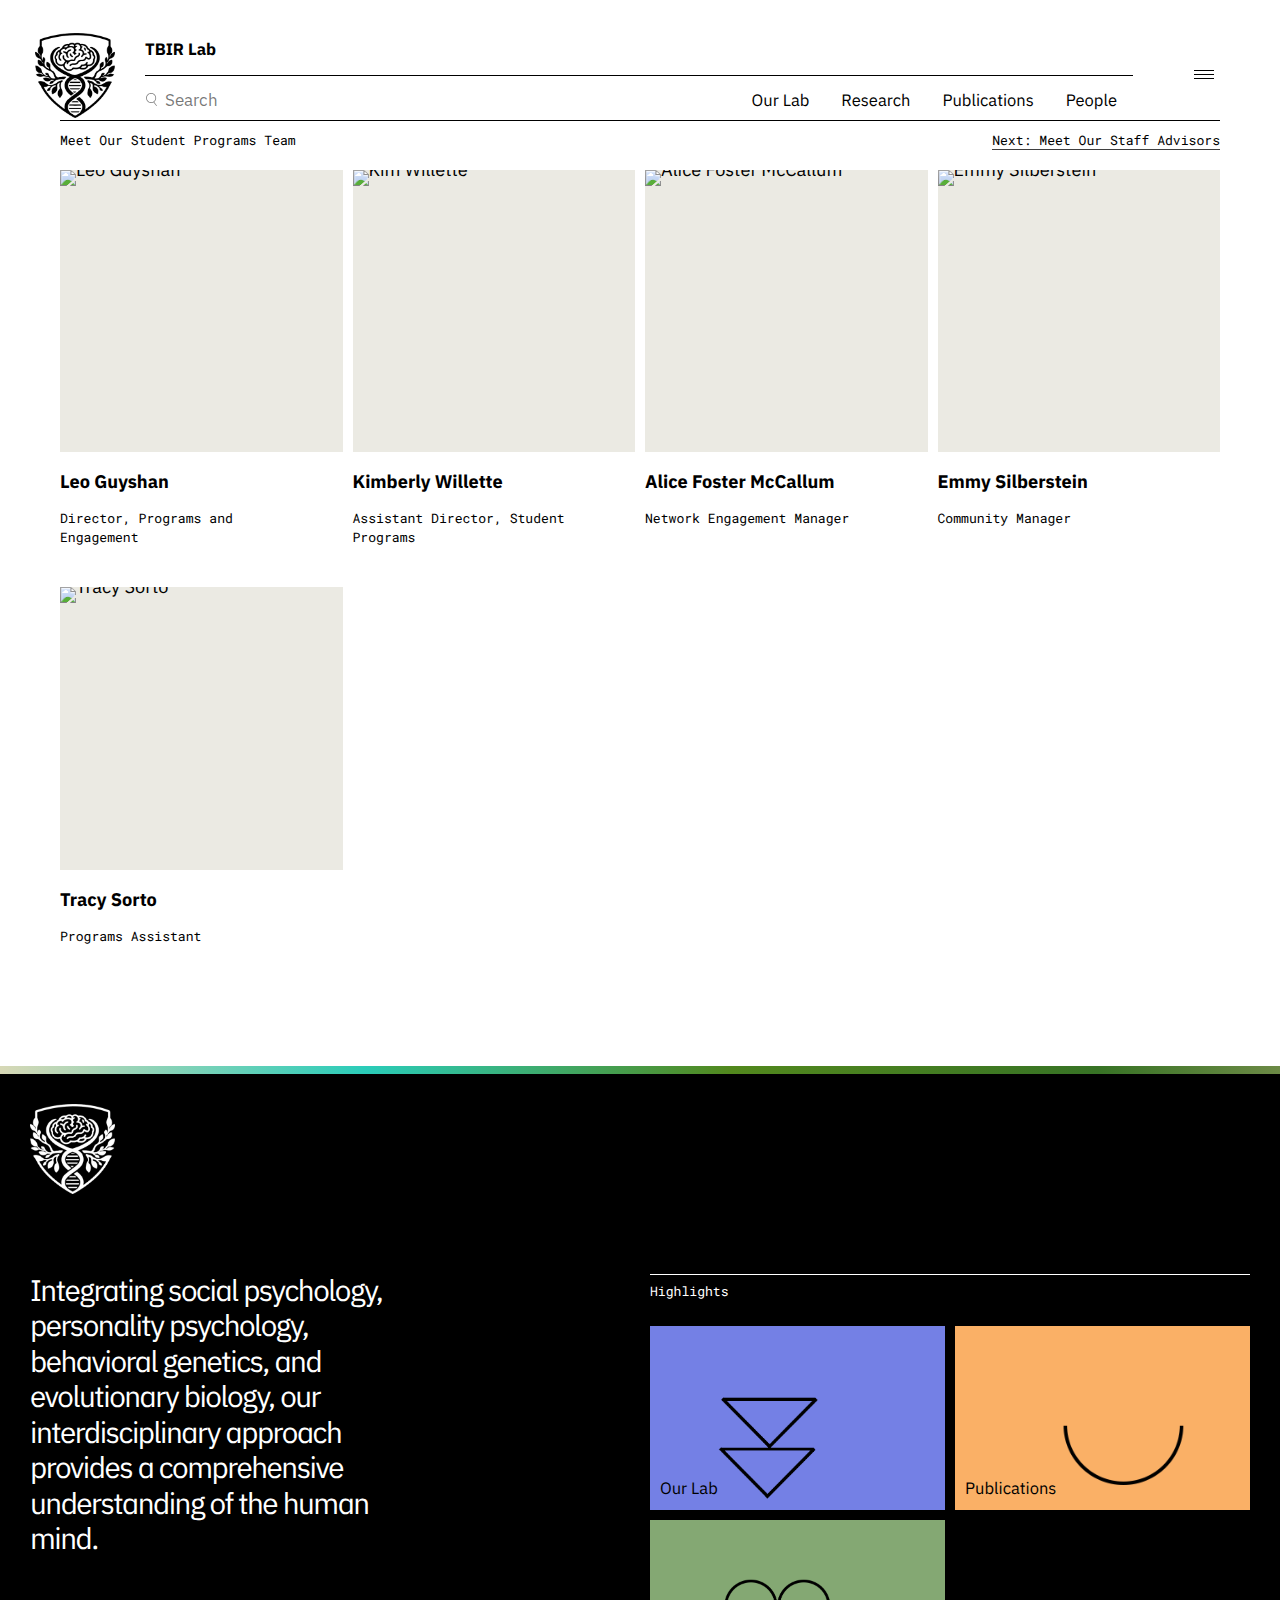
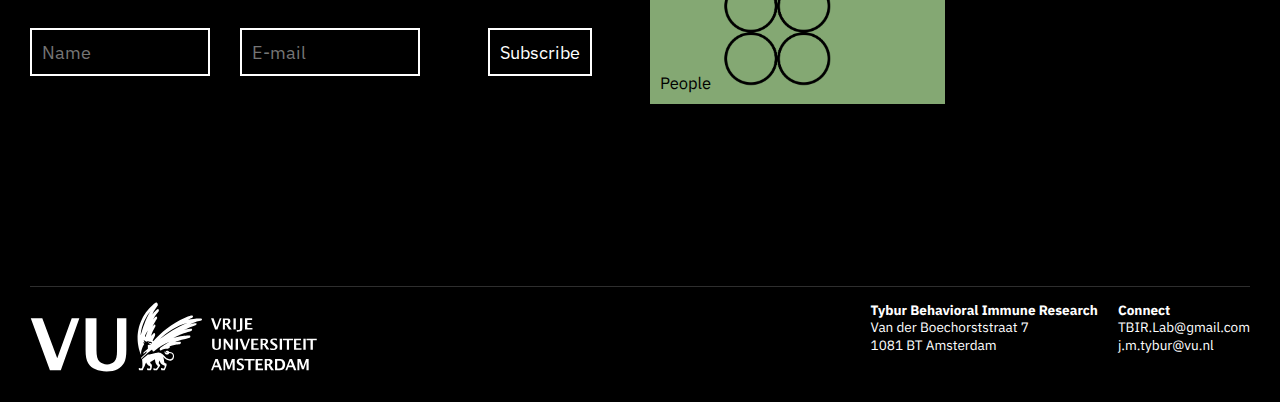
==== People.html @ 57faee32 "Update People.html" ====
<!DOCTYPE html>
<html lang="en">
<head>
<meta charset="UTF-8">
<meta name="viewport" content="width=device-width, initial-scale=1.0">
<title>TBIR Lab</title>
	  <link rel="icon" type="image/x-icon" href="favicon.ico">
<!-- Bootstrap CSS CDN -->
<link rel="stylesheet" href="https://stackpath.bootstrapcdn.com/bootstrap/4.5.2/css/bootstrap.min.css">
<link rel="preconnect" href="https://fonts.googleapis.com">
<link rel="preconnect" href="https://fonts.gstatic.com" crossorigin>
<link href="https://fonts.googleapis.com/css2?family=IBM+Plex+Sans+Condensed:ital,wght@0,100;0,200;0,300;0,400;0,500;0,600;0,700;1,100;1,200;1,300;1,400;1,500;1,600;1,700&family=IBM+Plex+Sans:ital,wght@0,100;0,200;0,300;0,400;0,500;0,600;0,700;1,100;1,200;1,300;1,400;1,500;1,600;1,700&family=Roboto+Mono:ital,wght@0,100..700;1,100..700&display=swap" rel="stylesheet">

<style>
a,abbr,acronym,address,applet,article,aside,audio,b,big,blockquote,body,canvas,caption,center,cite,code,dd,del,details,dfn,div,dl,dt,em,fieldset,figcaption,figure,footer,form,h1,h2,h3,h4,h5,h6,header,hgroup,html,i,iframe,img,ins,kbd,label,legend,li,mark,menu,nav,object,ol,p,pre,q,s,samp,section,small,span,strike,strong,summary,table,tbody,td,tfoot,th,thead,time,tr,tt,u,ul,var,video {
    border: 0;
    font: inherit;
    font-size: 100%;
    margin: 0;
    padding: 0;
    vertical-align: baseline
}

article,aside,details,figcaption,figure,footer,header,hgroup,img,menu,nav,section,summary {
    display: block
}

audio,canvas,video {
    *zoom:1;display: inline-block;
    *display: inline;
    max-width: 100%
}

audio:not([controls]) {
    display: none;
    height: 0
}

[hidden] {
    display: none!important
}

svg:not(:root) {
    overflow: hidden
}

body {
    line-height: 1
}

b,strong {
    font-weight: 700
}

em,i {
    font-style: italic
}

ol,ul {
    list-style: none
}

blockquote,q {
    quotes: none
}

a {
    color: black;
    text-decoration: none
}

a:hover, a:focus {
    color: black;
    text-decoration:none;
}

blockquote:after,blockquote:before,q:after,q:before {
    content: "";
    content: none
}

ins {
    text-decoration: none
}

del {
    text-decoration: line-through
}

table {
    border-collapse: collapse;
    border-spacing: 0
}

button {
    background: rgba(0,0,0,0);
    border: 0;
    color: inherit;
    font: inherit;
    margin: 0;
    overflow: visible;
    padding: 0;
    width: auto
}

abbr[title] {
    border-bottom: 1px dotted;
    cursor: help
}

dfn {
    font-style: italic
}

hr {
    box-sizing: content-box;
    height: 0
}

mark {
    background-color: #fff;
    color: #000
}

pre {
    word-wrap: break-word;
    white-space: normal
}

q {
    quotes: none
}

q:after,q:before {
    content: "";
    content: none
}

small {
    font-size: 80%
}

sub,sup {
    line-height: 0;
    position: relative;
    vertical-align: baseline
}

sup {
    top: -.5em
}

sub {
    bottom: -.25em
}

s {
    background: linear-gradient(180deg,transparent 55%,currentColor 0,currentColor calc(55% + 1px),transparent calc(55% + 1px));
    text-decoration: none
}

button,html,input,select,textarea {
    font-family: inherit
}

button,input,label,select,textarea {
    -webkit-appearance: none;
    -moz-appearance: none;
    appearance: none;
    background: none;
    border: 0;
    border-radius: 0;
    box-sizing: border-box;
    display: inline-block;
    line-height: 1;
    margin: 0;
    padding: 0;
    vertical-align: middle;
    white-space: normal
}

input:focus,select:focus,textarea:focus {
    outline: 0
}

button,input[type=button],input[type=checkbox],input[type=radio],input[type=reset],input[type=search],input[type=submit],select {
    box-sizing: border-box
}

input[type=search] {
    -webkit-appearance: none;
    -moz-appearance: none;
    appearance: none;
    background-color: rgba(0,0,0,0)
}

input[type=search]::-ms-clear,input[type=search]::-ms-reveal {
    display: none;
    height: 0;
    width: 0
}

input[type=search]::-webkit-search-cancel-button,input[type=search]::-webkit-search-decoration,input[type=search]::-webkit-search-results-button,input[type=search]::-webkit-search-results-decoration {
    display: none
}

button,input[type=button],input[type=reset],input[type=submit] {
    overflow: visible;
    width: auto
}

input[type=number]::-webkit-inner-spin-button,input[type=number]::-webkit-outer-spin-button {
    -webkit-appearance: none
}

input[type=number] {
    -moz-appearance: textfield
}

::-webkit-file-upload-button {
    background: none;
    border: 0;
    padding: 0
}

textarea {
    overflow: auto
}

select[multiple],textarea {
    vertical-align: top
}

select::-ms-expand {
    display: none
}

select::-ms-value {
    background: rgba(0,0,0,0);
    color: #000
}

html {
    --mouse-x: 0;
    --mouse-y: 0;
    --scroll-y: 0
}

@font-face {
    font-display: auto;
    font-family: "IBM Plex Sans Condensed", sans-serif;
    font-style: normal;
    font-weight: 400;
}

@font-face {
    font-display: auto;
    font-family: "IBM Plex Sans", sans-serif;
    font-style: normal;
    font-weight: 400;
}

@font-face {
    font-display: auto;
    font-family: "IBM Plex Sans", sans-serif;
    font-style: italic;
    font-weight: 400;
}

@font-face {
    font-display: auto;
    font-family: "IBM Plex Sans", sans-serif;
    font-style: normal;
    font-weight: 700;
}

@font-face {
    font-display: auto;
    font-family: "IBM Plex Sans", sans-serif;
    font-style: italic;
    font-weight: 700;
}

@font-face {
    font-display: auto;
    font-family: "Roboto Mono", monospace;
    font-style: normal;
    font-weight: 400;
}

.visually-hidden {
    clip: rect(0 0 0 0);
    border: 0;
    height: 1px;
    margin: -1px;
    overflow: hidden;
    padding: 0;
    position: absolute;
    width: 1px
}

.visually-hidden.focusable:active,.visually-hidden.focusable:focus {
    clip: auto;
    height: auto;
    margin: 0;
    overflow: visible;
    position: static;
    width: auto
}

.theme-white,:root {
    --c-bg-light: #ebeae3;
    --c-bg: #fff;
    --c-border-light: #e5e5e5;
    --c-border: #d1d1d1;
    --c-border-dark: #000;
    --c-text-rbg: 0,0,0;
    --c-pop: #ea3d3e;
    --c-text-light: rgba(0,0,0,.54);
    --c-text-light-large: rgba(0,0,0,.42);
    --c-text: #000;
    --c-error: #ea3d3e
}

.theme-black {
    --c-bg-light: hsla(0,0%,100%,.18);
    --c-bg: #000;
    --c-border-light: hsla(0,0%,100%,.18);
    --c-border: hsla(0,0%,100%,.18);
    --c-border-dark: #fff;
    --c-pop: #ea3d3e;
    --c-text-light: hsla(0,0%,100%,.56);
    --c-text-light-large: hsla(0,0%,100%,.36);
    --c-text: #fff;
    --c-text-rbg: 255,255,255;
    --c-error: #ffe72d
}

:root {
    --rotation: 0deg
}

* ::-moz-selection {
    background: var(--c-text);
    color: var(--c-bg);
    text-shadow: none
}

* ::selection {
    background: var(--c-text);
    color: var(--c-bg);
    text-shadow: none
}

*,:after,:before {
    box-sizing: border-box
}

body {
    font-feature-settings: "ss02";
    -webkit-font-smoothing: antialiased;
    text-rendering: geometricPrecision;
    color: var(--c-text);
    font-family: "IBM Plex Sans", sans-serif;
    font-size: 16px;
    font-weight: 400;
    line-height: 1.45
}

@media(min-width: 400px)and (max-width:1999px) {
    body {
        font-size:calc(15px + .25vw)
    }
}

@media(min-width: 2000px) {
    body {
        font-size:20px
    }
}

a[data-type=external] {
    cursor: ne-resize
}

.base {
    background-color: var(--c-bg);
    display: -ms-flexbox;
    display: flex;
    -ms-flex-direction: column;
    flex-direction: column;
    min-height: 100vh;
    position: relative
}

#content {
    -ms-flex-positive: 1;
    flex-grow: 1;
    outline: 0
}

.skip-to-content {
    color: var(--c-bg);
    height: 1px;
    left: -999px;
    overflow: hidden;
    position: absolute;
    text-decoration: none;
    width: 1px;
    z-index: -1
}

.skip-to-content:active,.skip-to-content:focus {
    background-color: var(--c-text);
    border: 1px solid var(--c-text);
    color: var(--c-text);
    color: var(--c-bg);
    display: inline-block;
    font-family: "IBM Plex Sans", sans-serif;
    font-size: 16px;
    font-weight: 400;
    height: auto;
    left: 0;
    line-height: 1;
    padding: 16px 18px 18px;
    position: absolute;
    text-align: center;
    top: 0;
    transition: color .4s cubic-bezier(.16,1,.3,1),background-color .4s cubic-bezier(.16,1,.3,1),border .4s cubic-bezier(.16,1,.3,1);
    white-space: nowrap;
    width: auto;
    z-index: 100
}

@media(prefers-reduced-motion:reduce) {
    .skip-to-content:active,.skip-to-content:focus {
        transition: none
    }
}

@media(min-width: 400px)and (max-width:1999px) {
    .skip-to-content:active,.skip-to-content:focus {
        font-size:calc(15px + .25vw)
    }
}

@media(min-width: 2000px) {
    .skip-to-content:active,.skip-to-content:focus {
        font-size:20px
    }
}

.skip-to-content:active:focus,.skip-to-content:active:hover,.skip-to-content:focus:focus,.skip-to-content:focus:hover {
    background-color: var(--c-bg);
    border-color: var(--c-text);
    color: var(--c-text);
    cursor: pointer
}

.rich-text {
    word-wrap: break-word;
    color: var(--c-text);
    font-family: "IBM Plex Sans", sans-serif;
    font-size: 16px;
    font-weight: 400;
    line-height: 1.68;
    overflow-wrap: break-word
}

@media(min-width: 400px)and (max-width:1999px) {
    .rich-text {
        font-size:calc(15px + .25vw)
    }
}

@media(min-width: 2000px) {
    .rich-text {
        font-size:20px
    }
}

.align-left .rich-text h1 {
    color: var(--c-text);
    font-family: "IBM Plex Sans Condensed", sans-serif;
    font-size: 20px;
    font-weight: 400;
    font-weight: 700;
    letter-spacing: -.02em;
    line-height: 1.3;
    margin-bottom: 15px
}

@media(min-width: 400px)and (max-width:1999px) {
    .align-left .rich-text h1 {
        font-size:calc(17.5px + .625vw)
    }
}

@media(min-width: 2000px) {
    .align-left .rich-text h1 {
        font-size:30px
    }
}

.align-left .rich-text h2 {
    color: var(--c-text);
    font-family: "IBM Plex Sans", sans-serif;
    font-size: 16px;
    font-weight: 700;
    line-height: 1.3;
    margin-bottom: 15px
}

@media(min-width: 400px)and (max-width:1999px) {
    .align-left .rich-text h2 {
        font-size:calc(14.5px + .375vw)
    }
}

@media(min-width: 2000px) {
    .align-left .rich-text h2 {
        font-size:22px
    }
}

.align-left .rich-text h3 {
    color: var(--c-text);
    font-family: "Roboto Mono", monospace;
    font-size: 12px;
    font-weight: 400;
    line-height: 1.2;
    margin-bottom: 10px
}

@media(min-width: 400px)and (max-width:1999px) {
    .align-left .rich-text h3 {
        font-size:calc(11.5px + .125vw)
    }
}

@media(min-width: 2000px) {
    .align-left .rich-text h3 {
        font-size:14px
    }
}

.align-left .rich-text h4 {
    color: var(--c-text);
    color: var(--c-text-light);
    font-family: "Roboto Mono", monospace;
    font-size: 12px;
    font-weight: 400;
    line-height: 1.2;
    margin-bottom: 10px
}

@media(min-width: 400px)and (max-width:1999px) {
    .align-left .rich-text h4 {
        font-size:calc(11.5px + .125vw)
    }
}

@media(min-width: 2000px) {
    .align-left .rich-text h4 {
        font-size:14px
    }
}

.align-left .rich-text h5 {
    color: var(--c-text);
    color: var(--c-text-light);
    font-family: "Roboto Mono", monospace;
    font-size: 12px;
    font-weight: 400;
    line-height: 1.2;
    margin-bottom: 10px
}

@media(min-width: 400px)and (max-width:1999px) {
    .align-left .rich-text h5 {
        font-size:calc(11.5px + .125vw)
    }
}

@media(min-width: 2000px) {
    .align-left .rich-text h5 {
        font-size:14px
    }
}

.align-center .rich-text h1,.align-right .rich-text h1 {
    color: var(--c-text);
    font-family: "IBM Plex Sans Condensed", sans-serif;
    font-size: 35px;
    font-weight: 400;
    font-weight: 700;
    letter-spacing: -.02em;
    line-height: 1.1;
    margin-bottom: 15px
}

@media(min-width: 400px)and (max-width:1999px) {
    .align-center .rich-text h1,.align-right .rich-text h1 {
        font-size:calc(28.75px + 1.5625vw)
    }
}

@media(min-width: 2000px) {
    .align-center .rich-text h1,.align-right .rich-text h1 {
        font-size:60px
    }
}

.align-center .rich-text h2,.align-right .rich-text h2 {
    color: var(--c-text);
    font-family: "IBM Plex Sans", sans-serif;
    font-size: 28px;
    font-weight: 400;
    letter-spacing: -.02em;
    line-height: 1.2;
    margin-bottom: 15px
}

@media(min-width: 400px)and (max-width:1999px) {
    .align-center .rich-text h2,.align-right .rich-text h2 {
        font-size:calc(25px + .75vw)
    }
}

@media(min-width: 2000px) {
    .align-center .rich-text h2,.align-right .rich-text h2 {
        font-size:40px
    }
}

.align-center .rich-text h3,.align-right .rich-text h3 {
    color: var(--c-text);
    font-family: "IBM Plex Sans", sans-serif;
    font-size: 20px;
    font-weight: 400;
    font-weight: 700;
    letter-spacing: -.02em;
    line-height: 1.3;
    margin-bottom: 15px
}

@media(min-width: 400px)and (max-width:1999px) {
    .align-center .rich-text h3,.align-right .rich-text h3 {
        font-size:calc(17.5px + .625vw)
    }
}

@media(min-width: 2000px) {
    .align-center .rich-text h3,.align-right .rich-text h3 {
        font-size:30px
    }
}

.align-center .rich-text h3:only-child,.align-right .rich-text h3:only-child {
    margin: 0
}

.align-center .rich-text h4,.align-right .rich-text h4 {
    color: var(--c-text);
    font-family: "IBM Plex Sans", sans-serif;
    font-size: 16px;
    font-weight: 700;
    line-height: 1.3;
    margin-bottom: 15px
}

@media(min-width: 400px)and (max-width:1999px) {
    .align-center .rich-text h4,.align-right .rich-text h4 {
        font-size:calc(14.5px + .375vw)
    }
}

@media(min-width: 2000px) {
    .align-center .rich-text h4,.align-right .rich-text h4 {
        font-size:22px
    }
}

.align-center .rich-text h5,.align-right .rich-text h5 {
    color: var(--c-text);
    font-family: "Roboto Mono", monospace;
    font-size: 12px;
    font-weight: 400;
    line-height: 1.2;
    margin-bottom: 10px
}

@media(min-width: 400px)and (max-width:1999px) {
    .align-center .rich-text h5,.align-right .rich-text h5 {
        font-size:calc(11.5px + .125vw)
    }
}

@media(min-width: 2000px) {
    .align-center .rich-text h5,.align-right .rich-text h5 {
        font-size:14px
    }
}

.rich-text h6 {
    color: var(--c-text);
    color: var(--c-text-light);
    font-family: "Roboto Mono", monospace;
    font-size: 12px;
    font-weight: 400;
    line-height: 1.2;
    margin-bottom: 10px
}

@media(min-width: 400px)and (max-width:1999px) {
    .rich-text h6 {
        font-size:calc(11.5px + .125vw)
    }
}

@media(min-width: 2000px) {
    .rich-text h6 {
        font-size:14px
    }
}

.rich-text h1 em,.rich-text h1 i,.rich-text h2 em,.rich-text h2 i,.rich-text h3 em,.rich-text h3 i,.rich-text h4 em,.rich-text h4 i,.rich-text h5 em,.rich-text h5 i,.rich-text h6 em,.rich-text h6 i {
    color: var(--c-text-light);
    font-style: normal
}

.rich-text *+h1,.rich-text *+h2,.rich-text *+h3 {
    margin-top: 30px
}

@media(min-width: 768px) {
    .rich-text *+h1,.rich-text *+h2,.rich-text *+h3 {
        margin-top:60px
    }
}

.rich-text *+h4,.rich-text *+h5,.rich-text *+h6 {
    margin-top: 20px
}

@media(min-width: 768px) {
    .rich-text *+h4,.rich-text *+h5,.rich-text *+h6 {
        margin-top:40px
    }
}

.rich-text div+div,.rich-text h1+h1,.rich-text h1+h2,.rich-text h1+h3,.rich-text h1+h4,.rich-text h1+h5,.rich-text h1+h6,.rich-text h2+h1,.rich-text h2+h2,.rich-text h2+h3,.rich-text h2+h4,.rich-text h2+h5,.rich-text h2+h6,.rich-text h3+h1,.rich-text h3+h2,.rich-text h3+h3,.rich-text h3+h4,.rich-text h3+h5,.rich-text h3+h6,.rich-text h4+h1,.rich-text h4+h2,.rich-text h4+h3,.rich-text h4+h4,.rich-text h4+h5,.rich-text h4+h6,.rich-text h5+h1,.rich-text h5+h2,.rich-text h5+h3,.rich-text h5+h4,.rich-text h5+h5,.rich-text h5+h6,.rich-text h6+h1,.rich-text h6+h2,.rich-text h6+h3,.rich-text h6+h4,.rich-text h6+h5,.rich-text h6+h6,.rich-text p {
    margin-top: 20px
}

.rich-text p.intro-paragraph {
    color: var(--c-text);
    font-family: "IBM Plex Sans", sans-serif;
    font-size: 28px;
    font-weight: 400;
    letter-spacing: -.02em;
    line-height: 1.2;
    margin-bottom: 60px
}

@media(min-width: 400px)and (max-width:1999px) {
    .rich-text p.intro-paragraph {
        font-size:calc(25px + .75vw)
    }
}

@media(min-width: 2000px) {
    .rich-text p.intro-paragraph {
        font-size:40px
    }
}

.rich-text p:first-child {
    margin-top: 0
}

.rich-text a {
    box-shadow: 0 -.0625em inset var(--c-text);
    color: var(--c-text);
    transition: box-shadow .4s cubic-bezier(.16,1,.3,1),color .4s cubic-bezier(.16,1,.3,1)
}

@media(prefers-reduced-motion:reduce) {
    .rich-text a {
        transition: none
    }
}

.rich-text a:focus,.rich-text a:hover {
    box-shadow: 0 -.0625em inset var(--c-text-light);
    color: var(--c-text-light)
}

.rich-text hr {
    background: var(--c-border);
    border: 0;
    height: 1px;
    margin-bottom: 40px;
    margin-top: 40px
}

.rich-text ol {
    color: var(--c-text);
    counter-reset: counter;
    font-family: "IBM Plex Sans", sans-serif;
    font-size: 16px;
    font-weight: 400;
    line-height: 1.68;
    list-style: none;
    padding-left: 0
}

@media(min-width: 400px)and (max-width:1999px) {
    .rich-text ol {
        font-size:calc(15px + .25vw)
    }
}

@media(min-width: 2000px) {
    .rich-text ol {
        font-size:20px
    }
}

.rich-text ol li {
    padding-bottom: 10px;
    padding-top: 10px
}

.rich-text ol li:before {
    left: 0;
    position: absolute;
    top: 10px
}

.rich-text ol>li {
    padding-left: 1.5em;
    position: relative
}

.rich-text ol>li:before {
    color: var(--c-text-light-large);
    content: counter(counter);
    counter-increment: counter
}

.rich-text ol ol {
    color: var(--c-text);
    font-family: "IBM Plex Sans", sans-serif;
    font-size: 16px;
    font-weight: 400;
    line-height: 1.68;
    margin-bottom: 7px;
    margin-top: 15px
}

@media(min-width: 400px)and (max-width:1999px) {
    .rich-text ol ol {
        font-size:calc(15px + .25vw)
    }
}

@media(min-width: 2000px) {
    .rich-text ol ol {
        font-size:20px
    }
}

.rich-text ol ol li {
    padding-bottom: 10px;
    padding-top: 10px
}

.rich-text ol ol li:before {
    content: counter(counter,lower-alpha);
    left: 0;
    position: absolute;
    top: 10px
}

.rich-text ol ol ol {
    color: var(--c-text);
    font-family: "IBM Plex Sans", sans-serif;
    font-size: 16px;
    font-weight: 400;
    line-height: 1.68;
    margin-bottom: 7px;
    margin-top: 15px
}

@media(min-width: 400px)and (max-width:1999px) {
    .rich-text ol ol ol {
        font-size:calc(15px + .25vw)
    }
}

@media(min-width: 2000px) {
    .rich-text ol ol ol {
        font-size:20px
    }
}

.rich-text ol ol ol li {
    padding-bottom: 10px;
    padding-top: 10px
}

.rich-text ol ol ol li:before {
    content: counter(counter,upper-roman);
    left: 0;
    position: absolute;
    top: 10px
}

.rich-text ol ol ol ol {
    color: var(--c-text);
    font-family: "IBM Plex Sans", sans-serif;
    font-size: 16px;
    font-weight: 400;
    line-height: 1.68;
    margin-bottom: 7px;
    margin-top: 15px
}

@media(min-width: 400px)and (max-width:1999px) {
    .rich-text ol ol ol ol {
        font-size:calc(15px + .25vw)
    }
}

@media(min-width: 2000px) {
    .rich-text ol ol ol ol {
        font-size:20px
    }
}

.rich-text ol ol ol ol li {
    padding-bottom: 10px;
    padding-top: 10px
}

.rich-text ol ol ol ol li:before {
    content: counter(counter);
    left: 0;
    position: absolute;
    top: 10px
}

.rich-text ol ol ol ol ol {
    color: var(--c-text);
    font-family: "IBM Plex Sans", sans-serif;
    font-size: 16px;
    font-weight: 400;
    line-height: 1.68;
    margin-bottom: 7px;
    margin-top: 15px
}

@media(min-width: 400px)and (max-width:1999px) {
    .rich-text ol ol ol ol ol {
        font-size:calc(15px + .25vw)
    }
}

@media(min-width: 2000px) {
    .rich-text ol ol ol ol ol {
        font-size:20px
    }
}

.rich-text ol ol ol ol ol li {
    padding-bottom: 10px;
    padding-top: 10px
}

.rich-text ol ol ol ol ol li:before {
    content: counter(counter,lower-alpha);
    left: 0;
    position: absolute;
    top: 10px
}

.rich-text ol ol ol ol ol ol {
    color: var(--c-text);
    font-family: "IBM Plex Sans", sans-serif;
    font-size: 16px;
    font-weight: 400;
    line-height: 1.68;
    margin-bottom: 7px;
    margin-top: 15px
}

@media(min-width: 400px)and (max-width:1999px) {
    .rich-text ol ol ol ol ol ol {
        font-size:calc(15px + .25vw)
    }
}

@media(min-width: 2000px) {
    .rich-text ol ol ol ol ol ol {
        font-size:20px
    }
}

.rich-text ol ol ol ol ol ol li {
    padding-bottom: 10px;
    padding-top: 10px
}

.rich-text ol ol ol ol ol ol li:before {
    content: counter(counter,upper-roman);
    left: 0;
    position: absolute;
    top: 10px
}

.rich-text ul:not(.line-separated-list) {
    color: var(--c-text);
    font-family: "IBM Plex Sans", sans-serif;
    font-size: 16px;
    font-weight: 400;
    line-height: 1.68;
    list-style: none;
    padding-left: 0
}

@media(min-width: 400px)and (max-width:1999px) {
    .rich-text ul:not(.line-separated-list) {
        font-size:calc(15px + .25vw)
    }
}

@media(min-width: 2000px) {
    .rich-text ul:not(.line-separated-list) {
        font-size:20px
    }
}

.rich-text ul:not(.line-separated-list) li {
    padding-bottom: 10px;
    padding-top: 10px
}

.rich-text ul:not(.line-separated-list) li:before {
    left: 0;
    position: absolute;
    top: 10px
}

.rich-text ul:not(.line-separated-list)>li {
    padding-left: 1.5em;
    position: relative
}

.rich-text ul:not(.line-separated-list)>li:before {
    background-color: var(--c-text);
    border: 1px solid var(--c-text);
    border-radius: 50%;
    content: "";
    height: 7px;
    margin-top: .63em;
    position: absolute;
    width: 7px
}

@media(min-width: 768px) {
    .rich-text ul:not(.line-separated-list)>li:before {
        height:9px;
        width: 9px
    }
}

.rich-text ul:not(.line-separated-list) ul {
    color: var(--c-text);
    font-family: "IBM Plex Sans", sans-serif;
    font-size: 16px;
    font-weight: 400;
    line-height: 1.68;
    margin-bottom: 7px;
    margin-top: 15px
}

@media(min-width: 400px)and (max-width:1999px) {
    .rich-text ul:not(.line-separated-list) ul {
        font-size:calc(15px + .25vw)
    }
}

@media(min-width: 2000px) {
    .rich-text ul:not(.line-separated-list) ul {
        font-size:20px
    }
}

.rich-text ul:not(.line-separated-list) ul li {
    padding-bottom: 10px;
    padding-top: 10px
}

.rich-text ul:not(.line-separated-list) ul li:before {
    background-color: var(--c-bg);
    border-color: var(--c-text);
    left: 0;
    position: absolute;
    top: 10px
}

.rich-text ul:not(.line-separated-list) ul ul {
    color: var(--c-text);
    font-family: "IBM Plex Sans", sans-serif;
    font-size: 16px;
    font-weight: 400;
    line-height: 1.68;
    margin-bottom: 7px;
    margin-top: 15px
}

@media(min-width: 400px)and (max-width:1999px) {
    .rich-text ul:not(.line-separated-list) ul ul {
        font-size:calc(15px + .25vw)
    }
}

@media(min-width: 2000px) {
    .rich-text ul:not(.line-separated-list) ul ul {
        font-size:20px
    }
}

.rich-text ul:not(.line-separated-list) ul ul li {
    padding-bottom: 10px;
    padding-top: 10px
}

.rich-text ul:not(.line-separated-list) ul ul li:before {
    background-color: var(--c-bg-light);
    border-color: rgba(0,0,0,0);
    left: 0;
    position: absolute;
    top: 10px
}

.rich-text ul:not(.line-separated-list) ul ul ul {
    color: var(--c-text);
    font-family: "IBM Plex Sans", sans-serif;
    font-size: 16px;
    font-weight: 400;
    line-height: 1.68;
    list-style: none;
    padding-left: 0
}

@media(min-width: 400px)and (max-width:1999px) {
    .rich-text ul:not(.line-separated-list) ul ul ul {
        font-size:calc(15px + .25vw)
    }
}

@media(min-width: 2000px) {
    .rich-text ul:not(.line-separated-list) ul ul ul {
        font-size:20px
    }
}

.rich-text ul:not(.line-separated-list) ul ul ul li {
    padding-bottom: 10px;
    padding-top: 10px
}

.rich-text ul:not(.line-separated-list) ul ul ul li:before {
    left: 0;
    position: absolute;
    top: 10px
}

.rich-text ul:not(.line-separated-list) ul ul ul>li {
    padding-left: 1.5em;
    position: relative
}

.rich-text ul:not(.line-separated-list) ul ul ul>li:before {
    background-color: var(--c-text);
    border: 1px solid var(--c-text);
    border-radius: 50%;
    content: "";
    height: 7px;
    margin-top: .63em;
    position: absolute;
    width: 7px
}

@media(min-width: 768px) {
    .rich-text ul:not(.line-separated-list) ul ul ul>li:before {
        height:9px;
        width: 9px
    }
}

.rich-text ul:not(.line-separated-list) ul ul ul ul {
    color: var(--c-text);
    font-family: "IBM Plex Sans", sans-serif;
    font-size: 16px;
    font-weight: 400;
    line-height: 1.68;
    margin-bottom: 7px;
    margin-top: 15px
}

@media(min-width: 400px)and (max-width:1999px) {
    .rich-text ul:not(.line-separated-list) ul ul ul ul {
        font-size:calc(15px + .25vw)
    }
}

@media(min-width: 2000px) {
    .rich-text ul:not(.line-separated-list) ul ul ul ul {
        font-size:20px
    }
}

.rich-text ul:not(.line-separated-list) ul ul ul ul li {
    padding-bottom: 10px;
    padding-top: 10px
}

.rich-text ul:not(.line-separated-list) ul ul ul ul li:before {
    background-color: var(--c-bg);
    border-color: var(--c-text);
    left: 0;
    position: absolute;
    top: 10px
}

.rich-text ul:not(.line-separated-list) ul ul ul ul ul {
    color: var(--c-text);
    font-family: "IBM Plex Sans", sans-serif;
    font-size: 16px;
    font-weight: 400;
    line-height: 1.68;
    margin-bottom: 7px;
    margin-top: 15px
}

@media(min-width: 400px)and (max-width:1999px) {
    .rich-text ul:not(.line-separated-list) ul ul ul ul ul {
        font-size:calc(15px + .25vw)
    }
}

@media(min-width: 2000px) {
    .rich-text ul:not(.line-separated-list) ul ul ul ul ul {
        font-size:20px
    }
}

.rich-text ul:not(.line-separated-list) ul ul ul ul ul li {
    padding-bottom: 10px;
    padding-top: 10px
}

.rich-text ul:not(.line-separated-list) ul ul ul ul ul li:before {
    background-color: var(--c-bg-light);
    border-color: rgba(0,0,0,0);
    left: 0;
    position: absolute;
    top: 10px
}

.rich-text ul.line-separated-list {
    color: var(--c-text);
    font-family: "IBM Plex Sans", sans-serif;
    font-size: 16px;
    font-weight: 400;
    line-height: 1.68;
    list-style: none;
    padding-left: 0
}

@media(min-width: 400px)and (max-width:1999px) {
    .rich-text ul.line-separated-list {
        font-size:calc(15px + .25vw)
    }
}

@media(min-width: 2000px) {
    .rich-text ul.line-separated-list {
        font-size:20px
    }
}

.rich-text ul.line-separated-list li {
    padding-bottom: 5px;
    padding-top: 5px
}

.rich-text ul.line-separated-list li:before {
    left: 0;
    position: absolute;
    top: 5px
}

.rich-text ul.line-separated-list li {
    border-bottom: 1px solid var(--c-border);
    padding-bottom: 10px;
    padding-top: 10px;
    position: relative
}

.rich-text ul.line-separated-list ul {
    color: var(--c-text);
    font-family: "IBM Plex Sans", sans-serif;
    font-size: 16px;
    font-weight: 400;
    line-height: 1.68
}

@media(min-width: 400px)and (max-width:1999px) {
    .rich-text ul.line-separated-list ul {
        font-size:calc(15px + .25vw)
    }
}

@media(min-width: 2000px) {
    .rich-text ul.line-separated-list ul {
        font-size:20px
    }
}

.rich-text ul.line-separated-list ul li {
    padding-bottom: 5px;
    padding-top: 5px
}

.rich-text ul.line-separated-list ul li:before {
    background-color: var(--c-bg);
    border-color: var(--c-pop);
    left: 0;
    position: absolute;
    top: 5px
}

.rich-text ul.line-separated-list ul ul {
    color: var(--c-text);
    font-family: "IBM Plex Sans", sans-serif;
    font-size: 16px;
    font-weight: 400;
    line-height: 1.68
}

@media(min-width: 400px)and (max-width:1999px) {
    .rich-text ul.line-separated-list ul ul {
        font-size:calc(15px + .25vw)
    }
}

@media(min-width: 2000px) {
    .rich-text ul.line-separated-list ul ul {
        font-size:20px
    }
}

.rich-text ul.line-separated-list ul ul li {
    padding-bottom: 5px;
    padding-top: 5px
}

.rich-text ul.line-separated-list ul ul li:before {
    background-color: var(--c-bg-light);
    border-color: rgba(0,0,0,0);
    left: 0;
    position: absolute;
    top: 5px
}

.rich-text ul.line-separated-list ul ul ul {
    color: var(--c-text);
    font-family: "IBM Plex Sans", sans-serif;
    font-size: 16px;
    font-weight: 400;
    line-height: 1.68;
    list-style: none;
    padding-left: 0
}

@media(min-width: 400px)and (max-width:1999px) {
    .rich-text ul.line-separated-list ul ul ul {
        font-size:calc(15px + .25vw)
    }
}

@media(min-width: 2000px) {
    .rich-text ul.line-separated-list ul ul ul {
        font-size:20px
    }
}

.rich-text ul.line-separated-list ul ul ul li {
    padding-bottom: 5px;
    padding-top: 5px
}

.rich-text ul.line-separated-list ul ul ul li:before {
    left: 0;
    position: absolute;
    top: 5px
}

.rich-text ul.line-separated-list ul ul ul li {
    border-bottom: 1px solid var(--c-border);
    padding-bottom: 10px;
    padding-top: 10px;
    position: relative
}

.rich-text ul.line-separated-list ul ul ul ul {
    color: var(--c-text);
    font-family: "IBM Plex Sans", sans-serif;
    font-size: 16px;
    font-weight: 400;
    line-height: 1.68
}

@media(min-width: 400px)and (max-width:1999px) {
    .rich-text ul.line-separated-list ul ul ul ul {
        font-size:calc(15px + .25vw)
    }
}

@media(min-width: 2000px) {
    .rich-text ul.line-separated-list ul ul ul ul {
        font-size:20px
    }
}

.rich-text ul.line-separated-list ul ul ul ul li {
    padding-bottom: 5px;
    padding-top: 5px
}

.rich-text ul.line-separated-list ul ul ul ul li:before {
    background-color: var(--c-bg);
    border-color: var(--c-pop);
    left: 0;
    position: absolute;
    top: 5px
}

.rich-text ul.line-separated-list ul ul ul ul ul {
    color: var(--c-text);
    font-family: "IBM Plex Sans", sans-serif;
    font-size: 16px;
    font-weight: 400;
    line-height: 1.68
}

@media(min-width: 400px)and (max-width:1999px) {
    .rich-text ul.line-separated-list ul ul ul ul ul {
        font-size:calc(15px + .25vw)
    }
}

@media(min-width: 2000px) {
    .rich-text ul.line-separated-list ul ul ul ul ul {
        font-size:20px
    }
}

.rich-text ul.line-separated-list ul ul ul ul ul li {
    padding-bottom: 5px;
    padding-top: 5px
}

.rich-text ul.line-separated-list ul ul ul ul ul li:before {
    background-color: var(--c-bg-light);
    border-color: rgba(0,0,0,0);
    left: 0;
    position: absolute;
    top: 5px
}

.rich-text ol,.rich-text ul {
    margin-bottom: 20px;
    margin-top: 20px
}

.rich-text blockquote {
    color: var(--c-text);
    font-family: "IBM Plex Sans", sans-serif;
    font-size: 30px;
    font-weight: 400;
    letter-spacing: -.02em;
    line-height: 1.1;
    margin-bottom: 60px;
    margin-top: 60px;
    position: relative
}

@media(min-width: 400px)and (max-width:1999px) {
    .rich-text blockquote {
        font-size:calc(25px + 1.25vw)
    }
}

@media(min-width: 2000px) {
    .rich-text blockquote {
        font-size:50px
    }
}

@media(min-width: 1070px) {
    .rich-text blockquote {
        margin-bottom:120px;
        margin-top: 120px
    }
}

.rich-text blockquote.small-quote {
    color: var(--c-text);
    font-family: "IBM Plex Sans", sans-serif;
    font-size: 20px;
    font-weight: 400;
    letter-spacing: -.02em;
    line-height: 1.3;
    margin-bottom: 60px;
    margin-top: 60px
}

@media(min-width: 400px)and (max-width:1999px) {
    .rich-text blockquote.small-quote {
        font-size:calc(17.5px + .625vw)
    }
}

@media(min-width: 2000px) {
    .rich-text blockquote.small-quote {
        font-size:30px
    }
}

@media(min-width: 1070px) {
    .rich-text blockquote.small-quote {
        margin-bottom:80px;
        margin-top: 80px
    }
}

.rich-text blockquote cite,.rich-text blockquote strong {
    color: var(--c-text);
    display: block;
    font-family: "IBM Plex Sans", sans-serif;
    font-size: 16px;
    font-weight: 400;
    letter-spacing: 0;
    line-height: 1.3;
    margin-top: 40px
}

.rich-text blockquote cite:before,.rich-text blockquote strong:before {
    aspect-ratio: 1/1;
    background-color: var(--c-text);
    border-radius: 1000px;
    content: "";
    display: inline-block;
    height: .725em;
    margin-right: 5px;
    width: .725em
}

.rich-text blockquote cite.st-lab:before,.rich-text blockquote strong.st-lab:before {
    --c-bg-light: #7480e5;
    --c-bg: #232262;
    --c-text: #abb4ff;
    --c-pop: #ea3d3e;
    --c-border-dark: #abb4ff;
    --c-border: rgba(116,128,229,.5);
    --c-border-light: rgba(116,128,229,.2);
    --c-text-light: rgba(171,180,255,.73);
    background-color: var(--c-bg-light)
}

.rich-text blockquote cite.lc-lab:before,.rich-text blockquote strong.lc-lab:before {
    --c-bg-light: #fab066;
    --c-bg: #834a20;
    --c-text: #ffd6ad;
    --c-pop: #7480e5;
    --c-border-dark: #ffd6ad;
    --c-border: hsla(30,94%,69%,.5);
    --c-border-light: hsla(30,94%,69%,.2);
    --c-text-light: rgba(255,214,173,.89);
    background-color: var(--c-bg-light)
}

.rich-text blockquote cite.ph-lab:before,.rich-text blockquote strong.ph-lab:before {
    --c-bg-light: #84a873;
    --c-bg: #2d4821;
    --c-text: #c1f4a8;
    --c-pop: #fab066;
    --c-border-dark: #c1f4a8;
    --c-border: rgba(132,168,115,.5);
    --c-border-light: rgba(132,168,115,.2);
    --c-text-light: rgba(193,244,168,.66);
    background-color: var(--c-bg-light)
}

@media(min-width: 400px)and (max-width:1999px) {
    .rich-text blockquote cite,.rich-text blockquote strong {
        font-size:calc(15.75px + .0625vw)
    }
}

@media(min-width: 2000px) {
    .rich-text blockquote cite,.rich-text blockquote strong {
        font-size:17px
    }
}

.rich-text blockquote:before {
    background-color: var(--c-text);
    background-position: 50% 50%;
    background-repeat: no-repeat;
    background-size: contain;
    content: "";
    display: block;
    float: left;
    height: 1.9em;
    margin-bottom: .95em;
    margin-right: 1.35em;
    margin-top: .2em;
    width: 1.9em
}

@media(min-width: 1070px) {
    .rich-text blockquote:before {
        position:relative
    }
}

.rich-text pre {
    background-color: var(--c-text);
    border-radius: 4px;
    color: var(--c-bg);
    font-family: "IBM Plex Sans", sans-serif;
    font-size: 16px;
    font-weight: 400;
    line-height: 1.45;
    margin-bottom: 30px;
    margin-top: 30px;
    padding: 20px
}

@media(min-width: 400px)and (max-width:1999px) {
    .rich-text pre {
        font-size:calc(15px + .25vw)
    }
}

@media(min-width: 2000px) {
    .rich-text pre {
        font-size:20px
    }
}

.rich-text>:first-child {
    margin-top: 0!important
}

.rich-text>:last-child {
    margin-bottom: 0!important
}

:root {
    --block-spacing-mobile: 60px;
    --block-spacing-desktop: 120px;
    --block-spacing-offset-mobile: -60px;
    --block-spacing-offset-desktop: -120px;
    --swiper-theme-color: red
}

.swiper-container {
    list-style: none;
    margin-left: auto;
    margin-right: auto;
    overflow: hidden;
    padding: 0;
    position: relative;
    z-index: 1
}

.swiper-container-vertical>.swiper-wrapper {
    -ms-flex-direction: column;
    flex-direction: column
}

.swiper-wrapper {
    display: -ms-flexbox;
    display: flex;
    height: 100%;
    position: relative;
    transition-property: transform;
    width: 100%;
    z-index: 1
}

.swiper-container-android .swiper-slide,.swiper-wrapper {
    transform: translateZ(0)
}

.swiper-container-multirow>.swiper-wrapper {
    -ms-flex-wrap: wrap;
    flex-wrap: wrap
}

.swiper-container-multirow-column>.swiper-wrapper {
    -ms-flex-direction: column;
    flex-direction: column;
    -ms-flex-wrap: wrap;
    flex-wrap: wrap
}

.swiper-container-free-mode>.swiper-wrapper {
    margin: 0 auto;
    transition-timing-function: ease-out
}

.swiper-container-pointer-events {
    -ms-touch-action: pan-y;
    touch-action: pan-y
}

.swiper-container-pointer-events.swiper-container-vertical {
    -ms-touch-action: pan-x;
    touch-action: pan-x
}

.swiper-slide {
    -ms-flex-negative: 0;
    flex-shrink: 0;
    height: 100%;
    position: relative;
    transition-property: transform;
    width: 100%
}

.swiper-slide-invisible-blank {
    visibility: hidden
}

.swiper-container-autoheight,.swiper-container-autoheight .swiper-slide {
    height: auto
}

.swiper-container-autoheight .swiper-wrapper {
    -ms-flex-align: start;
    align-items: flex-start;
    transition-property: transform,height
}

.swiper-container-3d {
    perspective: 1200px
}

.swiper-container-3d .swiper-cube-shadow,.swiper-container-3d .swiper-slide,.swiper-container-3d .swiper-slide-shadow-bottom,.swiper-container-3d .swiper-slide-shadow-left,.swiper-container-3d .swiper-slide-shadow-right,.swiper-container-3d .swiper-slide-shadow-top,.swiper-container-3d .swiper-wrapper {
    transform-style: preserve-3d
}

.swiper-container-3d .swiper-slide-shadow-bottom,.swiper-container-3d .swiper-slide-shadow-left,.swiper-container-3d .swiper-slide-shadow-right,.swiper-container-3d .swiper-slide-shadow-top {
    height: 100%;
    left: 0;
    pointer-events: none;
    position: absolute;
    top: 0;
    width: 100%;
    z-index: 10
}

.swiper-container-3d .swiper-slide-shadow-left {
    background-image: linear-gradient(270deg,rgba(0,0,0,.5),rgba(0,0,0,0))
}

.swiper-container-3d .swiper-slide-shadow-right {
    background-image: linear-gradient(90deg,rgba(0,0,0,.5),rgba(0,0,0,0))
}

.swiper-container-3d .swiper-slide-shadow-top {
    background-image: linear-gradient(0deg,rgba(0,0,0,.5),rgba(0,0,0,0))
}

.swiper-container-3d .swiper-slide-shadow-bottom {
    background-image: linear-gradient(180deg,rgba(0,0,0,.5),rgba(0,0,0,0))
}

.swiper-container-css-mode>.swiper-wrapper {
    overflow: auto;
    scrollbar-width: none
}

.swiper-container-css-mode>.swiper-wrapper::-webkit-scrollbar {
    display: none
}

.swiper-container-css-mode>.swiper-wrapper>.swiper-slide {
    scroll-snap-align: start start
}

.swiper-container-horizontal.swiper-container-css-mode>.swiper-wrapper {
    -ms-scroll-snap-type: x mandatory;
    scroll-snap-type: x mandatory
}

.swiper-container-vertical.swiper-container-css-mode>.swiper-wrapper {
    -ms-scroll-snap-type: y mandatory;
    scroll-snap-type: y mandatory
}

.article-landing__body {
    margin-bottom: 100px;
    padding-left: 20px;
    padding-right: 20px
}

@media(min-width: 768px) {
    .article-landing__body {
        margin-bottom:120px;
        padding-left: 30px;
        padding-right: 30px
    }
}

.article-landing__press {
    padding-left: 20px;
    padding-right: 20px;
    padding-top: 120px
}

@media(min-width: 768px) {
    .article-landing__press {
        padding-left:30px;
        padding-right: 30px
    }
}

.article-landing__tease-grid {
    margin-bottom: 100px
}

@media(min-width: 768px) {
    .article-landing__tease-grid {
        margin-bottom:120px
    }
}

.article-archive__body {
    margin-bottom: 20px;
    margin-top: 20px;
    padding-left: 20px;
    padding-right: 20px
}

@media(min-width: 768px) {
    .article-archive__body {
        margin-bottom:40px;
        margin-top: 40px;
        padding-left: 30px;
        padding-right: 30px
    }
}

.article-archive__tease-grid {
    margin-bottom: 100px
}

@media(min-width: 768px) {
    .article-archive__tease-grid {
        margin-bottom:120px
    }
}

.article__body {
    background-color: var(--c-bg);
    padding: 100px 20px
}

@media(min-width: 768px) {
    .article__body {
        padding-bottom:120px;
        padding-left: 30px;
        padding-right: 30px;
        padding-top: 120px
    }
}

.category__topper {
    margin-bottom: 40px;
    padding-left: 20px;
    padding-right: 20px;
    padding-top: 200px
}

@media(min-width: 1070px) {
    .category__topper {
        padding-top:250px
    }
}

@media(min-width: 768px) {
    .category__topper {
        margin-bottom:60px;
        padding-left: 30px;
        padding-right: 30px
    }
}

.category__title {
    color: var(--c-text);
    font-family: "IBM Plex Sans", sans-serif;
    font-size: 40px;
    font-weight: 400;
    letter-spacing: -.05em;
    line-height: 1
}

@media(min-width: 400px)and (max-width:1999px) {
    .category__title {
        font-size:calc(30px + 2.5vw)
    }
}

@media(min-width: 2000px) {
    .category__title {
        font-size:80px
    }
}

.category__title-text {
    display: block;
    margin-bottom: -.15em;
    width: 80%
}

.category__desc {
    color: var(--c-text);
    font-family: "IBM Plex Sans", sans-serif;
    font-size: 16px;
    font-weight: 400;
    line-height: 1.45;
    margin-top: 40px
}

@media(min-width: 400px)and (max-width:1999px) {
    .category__desc {
        font-size:calc(15px + .25vw)
    }
}

@media(min-width: 2000px) {
    .category__desc {
        font-size:20px
    }
}

@media(min-width: 768px) {
    .category__desc {
        margin-top:60px;
        width: 50%
    }
}

.category__desc-text {
    max-width: 900px
}

.category__body {
    margin-bottom: 40px;
    padding-left: 20px;
    padding-right: 20px
}

@media(min-width: 768px) {
    .category__body {
        margin-bottom:60px;
        padding-left: 30px;
        padding-right: 30px
    }
}

.category__tease-grid {
    margin-bottom: 100px
}

@media(min-width: 768px) {
    .category__tease-grid {
        margin-bottom:120px
    }
}

.error-page {
    -ms-flex-pack: center;
    display: -ms-flexbox;
    display: flex;
    -ms-flex-direction: column;
    flex-direction: column;
    justify-content: center;
    margin-bottom: 120px;
    min-height: 80vh;
    padding-top: 160px;
    position: relative
}

@media(min-width: 1070px) {
    .error-page {
        margin-bottom:170px;
        padding-top: 170px
    }
}

.error-page__big-text {
    display: -ms-flexbox;
    display: flex;
    height: 60vw;
    overflow: hidden;
    position: relative
}

@media(min-width: 768px) {
    .error-page__big-text {
        height:34vw
    }
}

.error-page__title {
    bottom: 50%;
    font-family: "IBM Plex Sans", sans-serif;
    font-size: 40vw;
    left: -120%;
    letter-spacing: -.06em;
    position: absolute;
    transform: translate3d(calc(var(--scroll-y)*-.08px),50%,0);
    white-space: nowrap
}

@media(min-width: 768px) {
    .error-page__title {
        bottom:50%;
        font-size: 20vw;
        left: -10%;
        position: absolute
    }
}

.error-page__title-highlight {
    color: var(--c-pop);
    display: block
}

.error-page__description {
    color: var(--c-text);
    font-family: "IBM Plex Sans", sans-serif;
    font-size: 28px;
    font-weight: 400;
    letter-spacing: -.02em;
    line-height: 1.2;
    margin-left: auto;
    margin-right: auto;
    margin-top: 60px;
    padding-left: 20px;
    padding-right: 20px;
    text-align: center;
    width: 85%
}

@media(min-width: 768px) {
    .error-page__description {
        padding-left:30px;
        padding-right: 30px
    }
}

@media(min-width: 400px)and (max-width:1999px) {
    .error-page__description {
        font-size:calc(25px + .75vw)
    }
}

@media(min-width: 2000px) {
    .error-page__description {
        font-size:40px
    }
}

.error-page__description a {
    box-shadow: 0 -.0625em inset var(--c-text);
    color: var(--c-text);
    transition: box-shadow .4s cubic-bezier(.16,1,.3,1),color .4s cubic-bezier(.16,1,.3,1)
}

@media(prefers-reduced-motion:reduce) {
    .error-page__description a {
        transition: none
    }
}

.error-page__description a:focus,.error-page__description a:hover {
    box-shadow: 0 -.0625em inset var(--c-text-light);
    color: var(--c-text-light)
}

@media(min-width: 768px) {
    .error-page__description {
        margin-left:auto;
        margin-right: auto;
        margin-top: 40px;
        max-width: 500px
    }
}

@-webkit-keyframes spin {
    0% {
        transform: translateZ(0) rotateY(45deg) rotateX(30deg)
    }

    to {
        transform: translateZ(0) rotateY(405deg) rotateX(30deg)
    }
}

@keyframes spin {
    0% {
        transform: translateZ(0) rotateY(45deg) rotateX(30deg)
    }

    to {
        transform: translateZ(0) rotateY(405deg) rotateX(30deg)
    }
}

.perspective {
    -ms-flex-align: center;
    -ms-flex-pack: distribute;
    align-items: center;
    display: -ms-flexbox;
    display: flex;
    height: 100%;
    justify-content: space-around;
    perspective: 1000px;
    position: relative;
    width: 100%;
    z-index: 1
}

.device {
    -webkit-animation: spin 50s linear infinite;
    animation: spin 50s linear infinite;
    -webkit-animation-delay: calc(var(--scroll-y)*-.01s);
    animation-delay: calc(var(--scroll-y)*-.01s);
    -webkit-animation-fill-mode: both;
    animation-fill-mode: both;
    font-size: 48vw;
    position: relative;
    transform: translate3d(4%,4%,0) rotateY(32deg) rotateX(30deg);
    -ms-transform-origin: 20vw 20vw -20vw;
    transform-origin: 20vw 20vw -20vw;
    transform-style: preserve-3d;
    width: 40vw
}

@media(min-width: 768px) {
    .device {
        font-size:24vw;
        -ms-transform-origin: 10vw 10vw -10vw;
        transform-origin: 10vw 10vw -10vw;
        width: 20vw
    }
}

.device:before {
    content: "";
    display: block;
    padding-top: 100%;
    width: 100%
}

.device * {
    -ms-flex-align: center;
    -ms-flex-pack: distribute;
    align-items: center;
    background: #ea3d3e!important;
    box-shadow: inset 0 0 0 1px #fff;
    color: #fff;
    display: -ms-flexbox;
    display: flex;
    font-family: "IBM Plex Sans", sans-serif;
    font-size: .65em;
    justify-content: space-around
}

.device--left {
    -webkit-backface-visibility: visible;
    backface-visibility: visible;
    background: linear-gradient(#ea3d3e,#d83839);
    bottom: 0;
    left: -40vw;
    outline: 1px solid rgba(0,0,0,0);
    position: absolute;
    top: 0;
    -ms-transform: rotatey(-90deg);
    transform: rotatey(-90deg);
    -ms-transform-origin: 100% 50%;
    transform-origin: 100% 50%;
    width: 40vw
}

@media(min-width: 768px) {
    .device--left {
        left:-20vw;
        width: 20vw
    }
}

.device--right {
    -webkit-backface-visibility: visible;
    backface-visibility: visible;
    background: linear-gradient(#ea3d3e,#d83839);
    bottom: 0;
    outline: 1px solid rgba(0,0,0,0);
    position: absolute;
    right: -40vw;
    top: 0;
    transform: rotateY(90deg);
    -ms-transform-origin: 0 50%;
    transform-origin: 0 50%;
    width: 40vw
}

@media(min-width: 768px) {
    .device--right {
        right:-20vw;
        width: 20vw
    }
}

.device--bottom {
    -webkit-backface-visibility: visible;
    backface-visibility: visible;
    background: linear-gradient(90deg,#d83839,#ea3d3e);
    bottom: -40vw;
    height: 40vw;
    left: 0;
    outline: 1px solid rgba(0,0,0,0);
    position: absolute;
    right: 0;
    transform: rotateX(-90deg);
    -ms-transform-origin: 50% 0;
    transform-origin: 50% 0
}

@media(min-width: 768px) {
    .device--bottom {
        bottom:-20vw;
        height: 20vw
    }
}

.device--top {
    -webkit-backface-visibility: visible;
    backface-visibility: visible;
    background: linear-gradient(90deg,#d83839,#ea3d3e);
    height: 40vw;
    left: 0;
    outline: 1px solid rgba(0,0,0,0);
    position: absolute;
    right: 0;
    top: -40vw;
    transform: rotateX(90deg);
    -ms-transform-origin: 50% 100%;
    transform-origin: 50% 100%
}

@media(min-width: 768px) {
    .device--top {
        height:20vw;
        top: -20vw
    }
}

.device--screen {
    -ms-transform-origin: 50% 100%;
    transform-origin: 50% 100%
}

.device--back,.device--screen {
    background: linear-gradient(90deg,#d83839,#ea3d3e);
    bottom: 0;
    left: 0;
    overflow: hidden;
    position: absolute;
    right: 0;
    top: 0;
    z-index: 1
}

.device--back {
    -webkit-backface-visibility: visible;
    backface-visibility: visible;
    transform: translateZ(-40vw) rotateY(180deg)
}

@media(min-width: 768px) {
    .device--back {
        transform:translateZ(-20vw) rotateY(180deg)
    }
}

.home {
    overflow: hidden
}

.home__body {
    padding: 100px 20px
}

@media(min-width: 768px) {
    .home__body {
        padding-bottom:120px;
        padding-left: 30px;
        padding-right: 30px;
        padding-top: 120px
    }
}

.home__lab-tease {
    position: relative
}

.page__body {
    /* padding: 100px 20px */
}

@media(min-width: 768px) {
    .page__body {
        padding-bottom:120px;
       /* padding-left: 30px;
        padding-right: 30px; */
        padding-top: 120px
    }
}

.page__body>:last-child {
    margin-bottom: 0
}

.page__figure {
    margin-top: 40px;
    padding-left: 20px;
    padding-right: 20px
}

@media(min-width: 768px) {
    .page__figure {
        padding-left:30px;
        padding-right: 30px
    }
}

.page__img {
    border-radius: 4px;
    overflow: hidden
}

.people__body {
    background-color: var(--c-bg);
    padding: 100px 20px
}

@media(min-width: 768px) {
    .people__body {
        padding-bottom:120px;
        padding-left: 30px;
        padding-right: 30px;
        padding-top: 120px
    }
}

.search {
    min-height: 80vh;
    padding-left: 20px;
    padding-right: 20px
}

@media(min-width: 768px) {
    .search {
        padding-left:30px;
        padding-right: 30px
    }
}

.search__title {
    color: var(--c-text);
    font-family: "IBM Plex Sans", sans-serif;
    font-size: 60px;
    font-weight: 200;
    letter-spacing: -.05em;
    line-height: 1
}

@media(min-width: 400px)and (max-width:1999px) {
    .search__title {
        font-size:calc(45px + 3.75vw)
    }
}

@media(min-width: 2000px) {
    .search__title {
        font-size:120px
    }
}

.search__form {
    margin-bottom: 20px;
    margin-top: 20px
}

@media(min-width: 768px) {
    .search__form {
        margin-bottom:40px;
        margin-top: 40px
    }
}

.search__count {
    color: var(--c-text);
    font-family: "Roboto Mono", monospace;
    font-size: 12px;
    font-weight: 400;
    line-height: 1.45;
    margin-top: 10px
}

@media(min-width: 400px)and (max-width:1999px) {
    .search__count {
        font-size:calc(11.5px + .125vw)
    }
}

@media(min-width: 2000px) {
    .search__count {
        font-size:14px
    }
}

.search__no-results {
    color: var(--c-text);
    font-family: "IBM Plex Sans", sans-serif;
    font-size: 28px;
    font-weight: 400;
    letter-spacing: -.02em;
    line-height: 1.2
}

@media(min-width: 400px)and (max-width:1999px) {
    .search__no-results {
        font-size:calc(25px + .75vw)
    }
}

@media(min-width: 2000px) {
    .search__no-results {
        font-size:40px
    }
}

.venture__body {
    margin-bottom: 100px;
    padding-left: 20px;
    padding-right: 20px
}

@media(min-width: 768px) {
    .venture__body {
        margin-bottom:120px;
        padding-left: 30px;
        padding-right: 30px
    }
}

.archive {
    padding: 120px 20px
}

@media(min-width: 768px) {
    .archive {
        padding-left:30px;
        padding-right: 30px
    }
}

.archive__wrapper {
    position: relative
}

@media(min-width: 1070px) {
    .archive__wrapper {
        -ms-flex-align:start;
        align-items: flex-start;
        -moz-column-gap: 10px;
        column-gap: 10px;
        display: grid;
        grid-template-columns: repeat(12,1fr)
    }
}

.archive__filter-group {
    margin-bottom: 60px
}

@media(min-width: 1070px) {
    .archive__filter-group {
        grid-column:1/span 2;
        height: -webkit-fit-content;
        height: -moz-fit-content;
        height: fit-content;
        margin-bottom: 0;
        position: -webkit-sticky;
        position: sticky;
        top: 20px
    }
}

.archive__search-form {
    -ms-flex-align: center;
    align-items: center;
    border-bottom: 1px solid var(--c-border-dark);
    display: -ms-flexbox;
    display: flex;
    gap: 10px;
    padding: 0 0 10px
}

.archive__search-icon {
    -ms-flex-negative: 0;
    flex-shrink: 0;
    width: 14px
}

.archive__search-submit {
    border-radius: 1px;
    cursor: pointer;
    display: block;
    padding: 4px 0 4px 4px
}

.archive__search-arrow {
    color: var(--c-text);
    height: .6em;
    width: .6em
}

.archive__search-input {
    -ms-flex: 1;
    flex: 1
}

.archive__search-input input {
    display: block;
    width: 100%
}

.archive__filter-taxonomy:not(:first-child) {
    margin-top: 25px
}

.block-accordion__toggle.archive__filter-label-button {
    border-bottom: 1px solid var(--c-border-dark);
    color: var(--c-text);
    font-family: "Roboto Mono", monospace;
    font-size: 12px;
    font-weight: 400;
    line-height: 1.2;
    padding: 0 0 15px
}

@media(min-width: 400px)and (max-width:1999px) {
    .block-accordion__toggle.archive__filter-label-button {
        font-size:calc(11.5px + .125vw)
    }
}

@media(min-width: 2000px) {
    .block-accordion__toggle.archive__filter-label-button {
        font-size:14px
    }
}

.archive__filter-taxonomy-label {
    text-align: start
}

.block-accordion__toggle-icon.archive__filter-label-icon {
    margin-right: 0
}

.block-accordion__text.archive__filter-accordion {
    max-height: 360px;
    overflow: auto;
    width: 100%
}

.block-accordion__toggle[aria-expanded=true]~.block-accordion__text.archive__filter-accordion {
    margin-top: 0
}

.block-accordion__toggle[aria-expanded=true]~.block-accordion__text.archive__filter-accordion.has-overflow {
    box-shadow: inset 0 -30px 20px -40px rgba(0,0,0,.8)
}

.archive__filter-link {
    -ms-flex-align: baseline;
    align-items: baseline;
    border-bottom: 1px solid var(--c-border);
    display: -ms-flexbox;
    display: flex;
    -ms-flex-direction: row;
    flex-direction: row;
    padding-bottom: 7px;
    padding-top: 7px
}

.archive__filter-link:focus .archive__filter-dot,.archive__filter-link:hover .archive__filter-dot {
    background-color: var(--c-text-light)
}

.active .archive__filter-link .archive__filter-count {
    color: var(--c-text)
}

.active .archive__filter-link .archive__filter-dot {
    background-color: var(--c-pop)
}

.archive__filter-name {
    color: var(--c-text);
    font-family: "Roboto Mono", monospace;
    font-size: 12px;
    font-weight: 400;
    line-height: 1.2;
    margin-right: 40px
}

@media(min-width: 400px)and (max-width:1999px) {
    .archive__filter-name {
        font-size:calc(11.5px + .125vw)
    }
}

@media(min-width: 2000px) {
    .archive__filter-name {
        font-size:14px
    }
}

.archive__filter-count {
    color: var(--c-text);
    color: var(--c-text-light);
    font-family: "Roboto Mono", monospace;
    font-size: 12px;
    font-weight: 400;
    line-height: 1.2;
    margin-left: auto
}

@media(min-width: 400px)and (max-width:1999px) {
    .archive__filter-count {
        font-size:calc(11.5px + .125vw)
    }
}

@media(min-width: 2000px) {
    .archive__filter-count {
        font-size:14px
    }
}

.archive__filter-dot {
    aspect-ratio: 1/1;
    background-color: var(--c-bg-light);
    border-radius: 1000px;
    color: var(--c-text);
    font-family: "Roboto Mono", monospace;
    font-size: 12px;
    font-weight: 400;
    height: .9em;
    line-height: 1.2;
    margin-left: 5px;
    -ms-transform: translateY(.08em);
    transform: translateY(.08em);
    width: .9em
}

@media(min-width: 400px)and (max-width:1999px) {
    .archive__filter-dot {
        font-size:calc(11.5px + .125vw)
    }
}

@media(min-width: 2000px) {
    .archive__filter-dot {
        font-size:14px
    }
}

.ventures-landing__grid {
    display: -ms-flexbox;
    display: flex;
    -ms-flex-direction: column;
    flex-direction: column;
    gap: 10px
}

.ventures-landing__grid.list {
    gap: 0
}

@media(min-width: 600px) {
    .ventures-landing__grid {
        grid-gap:10px;
        display: grid;
        grid-template-columns: repeat(2,1fr)
    }

    .ventures-landing__grid.list {
        display: -ms-flexbox;
        display: flex;
        -ms-flex-direction: column;
        flex-direction: column;
        gap: 0
    }
}

@media(min-width: 1070px) {
    .ventures-landing__grid {
        grid-column:4/span 9
    }
}

@media(min-width: 1200px) {
    .ventures-landing__grid {
        grid-template-columns:repeat(3,1fr)
    }
}

.lab__body {
    position: relative
}

.lab__blocks {
    margin-bottom: 100px;
    margin-top: 100px;
    padding-left: 20px;
    padding-right: 20px
}

@media(min-width: 768px) {
    .lab__blocks {
        margin-bottom:120px;
        margin-top: 120px;
        padding-left: 30px;
        padding-right: 30px
    }
}

.lab__big-intro {
    padding: 100px 20px
}

@media(min-width: 768px) {
    .lab__big-intro {
        padding-bottom:120px;
        padding-left: 30px;
        padding-right: 30px;
        padding-top: 120px
    }
}

.lab__venture-spotlight {
    margin-bottom: 100px;
    padding-left: 20px;
    padding-right: 20px
}

@media(min-width: 768px) {
    .lab__venture-spotlight {
        margin-bottom:120px;
        padding-left: 30px;
        padding-right: 30px
    }
}

.pic__body {
    position: relative
}

.pic__blocks {
    margin-bottom: 100px;
    margin-top: 100px;
    padding-left: 20px;
    padding-right: 20px
}

@media(min-width: 768px) {
    .pic__blocks {
        margin-bottom:120px;
        margin-top: 120px;
        padding-left: 30px;
        padding-right: 30px
    }
}

.press-archive__body .press-list {
    margin-bottom: 30px
}

.press-archive__body .pagination {
    border-top: 0;
    margin-top: 0;
    padding-top: 0
}

.press-archive__list {
    margin-left: -20px;
    margin-right: -20px
}

@media(min-width: 768px) {
    .press-archive__list {
        margin-left:-30px;
        margin-right: -30px
    }
}

.press-archive__pagination {
    margin-bottom: 20px
}

@media(min-width: 768px) {
    .press-archive__pagination {
        margin-bottom:40px
    }
}

.press-list__header {
    -ms-flex-pack: justify;
    display: -ms-flexbox;
    display: flex;
    justify-content: space-between
}

.press-list__header a {
    box-shadow: 0 -.0625em inset var(--c-text);
    color: var(--c-text);
    transition: box-shadow .4s cubic-bezier(.16,1,.3,1),color .4s cubic-bezier(.16,1,.3,1)
}

@media(prefers-reduced-motion:reduce) {
    .press-list__header a {
        transition: none
    }
}

.press-list__header a:focus,.press-list__header a:hover {
    box-shadow: 0 -.0625em inset var(--c-text-light);
    color: var(--c-text-light)
}

.event__body {
    margin-bottom: 100px;
    margin-top: 100px;
    padding-left: 20px;
    padding-right: 20px;
    position: relative
}

@media(min-width: 768px) {
    .event__body {
        margin-bottom:120px;
        margin-top: 120px;
        padding-left: 30px;
        padding-right: 30px
    }
}

@media(min-width: 1070px) {
    .event__body {
        -moz-column-gap:10px;
        column-gap: 10px;
        display: grid;
        grid-template-columns: repeat(4,1fr)
    }
}

.event__blocks {
    position: relative;
    z-index: 1
}

@media(min-width: 1070px) {
    .event__blocks {
        grid-column:1/span 4;
        grid-row-start: 1
    }
}

.event-info__wrapper {
    margin-bottom: 100px
}

@media(min-width: 1070px) {
    .event-info__wrapper {
        grid-column:1/span 1;
        grid-row-start: 1;
        margin-bottom: 0;
        z-index: 2
    }
}

.event__recirc {
    margin-bottom: 100px;
    padding-left: 20px;
    padding-right: 20px
}

@media(min-width: 768px) {
    .event__recirc {
        margin-bottom:120px;
        padding-left: 30px;
        padding-right: 30px
    }
}

.login__grid {
    background-color: #ebeae3;
    min-height: 100vh
}

@media(min-width: 600px) {
    .login__grid {
        display:grid;
        grid-template-columns: 1fr 1fr
    }
}

.login__leftpane {
    display: -ms-flexbox;
    display: flex;
    -ms-flex-direction: column;
    flex-direction: column
}

.login__leftpane .page__body {
    -ms-flex-align: center;
    -ms-flex-pack: center;
    align-items: center;
    display: -ms-flexbox;
    display: flex;
    -ms-flex: 1;
    flex: 1;
    -ms-flex-direction: column;
    flex-direction: column;
    justify-content: center
}

.login__leftpane .login__inner {
    max-width: 600px;
    width: 100%
}

.login__rightpane {
    position: relative
}

.login__rightpane figure {
    margin: 0
}

.login__rightpane img {
    display: block;
    width: 100%
}

@media(min-width: 600px) {
    .login__rightpane img {
        height:100%;
        left: 0;
        -o-object-fit: cover;
        object-fit: cover;
        position: absolute;
        top: 0
    }
}

.login-form {
    background-color: #fff;
    border: 1px solid rgba(0,0,0,.2);
    padding: 25px
}

.login-form .simple-link {
    box-shadow: 0 -.0625em inset var(--c-text);
    color: var(--c-text);
    transition: box-shadow .4s cubic-bezier(.16,1,.3,1),color .4s cubic-bezier(.16,1,.3,1)
}

@media(prefers-reduced-motion:reduce) {
    .login-form .simple-link {
        transition: none
    }
}

.login-form .simple-link:focus,.login-form .simple-link:hover {
    box-shadow: 0 -.0625em inset var(--c-text-light);
    color: var(--c-text-light)
}

.login-title {
    color: var(--c-text);
    font-family: "IBM Plex Sans", sans-serif;
    font-size: 35px;
    font-weight: 400;
    letter-spacing: -.02em;
    line-height: 1.1;
    margin-bottom: 30px
}

@media(min-width: 400px)and (max-width:1999px) {
    .login-title {
        font-size:calc(28.75px + 1.5625vw)
    }
}

@media(min-width: 2000px) {
    .login-title {
        font-size:60px
    }
}

.login__copyright,.login__fieldgroup {
    margin-top: 20px
}

.login__copyright label,.login__fieldgroup label {
    display: block;
    margin-bottom: 10px
}

.login__error {
    color: #ea3d3e
}

.directory {
    display: -ms-flexbox;
    display: flex;
    -ms-flex-direction: column;
    flex-direction: column
}

@media(min-width: 600px) {
    .directory {
        display:-ms-flexbox;
        display: flex;
        -ms-flex-direction: column;
        flex-direction: column;
        gap: 0
    }
}

@media(min-width: 1070px) {
    .directory {
        grid-column:4/span 9
    }
}

@media(min-width: 1200px) {
    .directory {
        grid-template-columns:repeat(3,1fr)
    }
}

.directory {
    width: 100%
}

.directory__title {
    color: var(--c-text);
    font-family: "IBM Plex Sans", sans-serif;
    font-size: 20px;
    font-weight: 700;
    letter-spacing: -.02em;
    line-height: 1.3;
    padding-bottom: 40px
}

@media(min-width: 400px)and (max-width:1999px) {
    .directory__title {
        font-size:calc(17.5px + .625vw)
    }
}

@media(min-width: 2000px) {
    .directory__title {
        font-size:30px
    }
}

.directory__list {
    border-top: 1px solid var(--c-text)
}

.directory__list-item {
    border-bottom: 1px solid var(--c-border-dark);
    transition: border-color .4s cubic-bezier(.16,1,.3,1)
}

@media(prefers-reduced-motion:reduce) {
    .directory__list-item {
        transition: none
    }
}

.directory__label-text {
    box-shadow: inset 0 -1px rgba(0,0,0,0);
    transition: box-shadow .4s cubic-bezier(.16,1,.3,1),color .4s cubic-bezier(.16,1,.3,1)
}

@media(prefers-reduced-motion:reduce) {
    .directory__label-text {
        transition: none
    }
}

.directory__toggle {
    -ms-flex-align: baseline;
    -ms-flex-pack: justify;
    align-items: baseline;
    color: var(--c-text);
    -moz-column-gap: 20px;
    column-gap: 20px;
    cursor: pointer;
    display: -ms-flexbox;
    display: flex;
    font-family: "IBM Plex Sans", sans-serif;
    font-size: 16px;
    font-weight: 400;
    justify-content: space-between;
    line-height: 1.45;
    position: relative;
    width: 100%
}

@media(min-width: 400px)and (max-width:1999px) {
    .directory__toggle {
        font-size:calc(15px + .25vw)
    }
}

@media(min-width: 2000px) {
    .directory__toggle {
        font-size:20px
    }
}

.directory__toggle:focus .directory__label-text,.directory__toggle:hover .directory__label-text {
    box-shadow: inset 0 -1px
}

.directory__toggle[aria-expanded=true] .directory__toggle-icon .vertical-line {
    -ms-transform: rotate(90deg);
    transform: rotate(90deg)
}

.directory__toggle[aria-expanded=true]~.directory__content {
    height: auto;
    margin-bottom: 20px;
    opacity: 1;
    transition: opacity .4s cubic-bezier(.16,1,.3,1);
    visibility: visible
}

@media(prefers-reduced-motion:reduce) {
    .directory__toggle[aria-expanded=true]~.directory__content {
        transition: none
    }
}

@media(min-width: 768px) {
    .directory__toggle[aria-expanded=true]~.directory__content {
        margin-bottom:40px;
        margin-top: 20px
    }
}

.directory__initial {
    -ms-flex-align: center;
    -ms-flex-pack: center;
    align-items: center;
    aspect-ratio: 1/1;
    background-color: var(--c-bg);
    border-radius: 50%;
    color: var(--c-text);
    display: -ms-inline-flexbox;
    display: inline-flex;
    font-size: .5em;
    justify-content: center;
    left: 0;
    margin-right: 1em;
    margin-top: .25em;
    position: absolute;
    text-align: center;
    width: 2em
}

.directory__initial.st-lab {
    --c-bg-light: #7480e5;
    --c-bg: #232262;
    --c-text: #abb4ff;
    --c-pop: #ea3d3e;
    --c-border-dark: #abb4ff;
    --c-border: rgba(116,128,229,.5);
    --c-border-light: rgba(116,128,229,.2);
    --c-text-light: rgba(171,180,255,.73)
}

.directory__initial.lc-lab {
    --c-bg-light: #fab066;
    --c-bg: #834a20;
    --c-text: #ffd6ad;
    --c-pop: #7480e5;
    --c-border-dark: #ffd6ad;
    --c-border: hsla(30,94%,69%,.5);
    --c-border-light: hsla(30,94%,69%,.2);
    --c-text-light: rgba(255,214,173,.89)
}

.directory__initial.ph-lab {
    --c-bg-light: #84a873;
    --c-bg: #2d4821;
    --c-text: #c1f4a8;
    --c-pop: #fab066;
    --c-border-dark: #c1f4a8;
    --c-border: rgba(132,168,115,.5);
    --c-border-light: rgba(132,168,115,.2);
    --c-text-light: rgba(193,244,168,.66)
}

.directory__initial.no-lab-affiliation {
    --c-bg-light: #ea3d3e;
    --c-bg: #711213;
    --c-text: #ffc7c8;
    --c-pop: #fab066;
    --c-border-dark: #ffc7c8;
    --c-border: rgba(234,61,62,.5);
    --c-border-light: rgba(234,61,62,.2);
    --c-text-light: rgba(255,199,200,.69)
}

.directory__label {
    color: var(--c-text);
    font-family: "IBM Plex Sans", sans-serif;
    font-size: 28px;
    font-weight: 400;
    letter-spacing: -.02em;
    line-height: 1.2;
    padding: 30px 60px 20px 1.5em;
    text-align: left;
    transition: color .4s cubic-bezier(.16,1,.3,1)
}

@media(prefers-reduced-motion:reduce) {
    .directory__label {
        transition: none
    }
}

@media(min-width: 400px)and (max-width:1999px) {
    .directory__label {
        font-size:calc(25px + .75vw)
    }
}

@media(min-width: 2000px) {
    .directory__label {
        font-size:40px
    }
}

.directory__toggle-icon {
    -ms-flex-negative: 0;
    flex-shrink: 0;
    height: 1.25em;
    margin-right: 7px;
    position: relative;
    transition: transform .4s cubic-bezier(.16,1,.3,1);
    width: 1.25em
}

@media(prefers-reduced-motion:reduce) {
    .directory__toggle-icon {
        transition: none
    }
}

.directory__toggle-icon .vertical-line {
    -ms-transform: rotate(0deg);
    transform: rotate(0deg);
    -ms-transform-origin: 50% 50%;
    transform-origin: 50% 50%;
    transition: transform .4s cubic-bezier(.16,1,.3,1)
}

@media(prefers-reduced-motion:reduce) {
    .directory__toggle-icon .vertical-line {
        transition: none
    }
}

.directory__content {
    height: 0;
    margin-bottom: 20px;
    opacity: 0;
    overflow: hidden;
    transition: opacity .4s cubic-bezier(.16,1,.3,1);
    visibility: hidden;
    width: 100%
}

@media(prefers-reduced-motion:reduce) {
    .directory__content {
        transition: none
    }
}

@media(min-width: 768px) {
    .directory__content {
        color:var(--c-text);
        font-family: "IBM Plex Sans", sans-serif;
        font-size: 28px;
        font-weight: 400;
        letter-spacing: -.02em;
        letter-spacing: 0;
        line-height: 1.2;
        padding-left: 1.5em
    }
}

@media(min-width: 768px)and (min-width:400px)and (max-width:1999px) {
    .directory__content {
        font-size:calc(25px + .75vw)
    }
}

@media(min-width: 768px)and (min-width:2000px) {
    .directory__content {
        font-size:40px
    }
}

.directory__content a {
    box-shadow: 0 -.0625em inset var(--c-text);
    color: var(--c-text);
    transition: box-shadow .4s cubic-bezier(.16,1,.3,1),color .4s cubic-bezier(.16,1,.3,1)
}

@media(prefers-reduced-motion:reduce) {
    .directory__content a {
        transition: none
    }
}

.directory__content a:focus,.directory__content a:hover {
    box-shadow: 0 -.0625em inset var(--c-text-light);
    color: var(--c-text-light)
}

.directory-item__big-text {
    color: var(--c-text-light);
    font-family: "IBM Plex Sans", sans-serif;
    font-size: 20px;
    font-weight: 400;
    letter-spacing: -.02em;
    line-height: 1.3;
    max-width: 900px
}

@media(min-width: 400px)and (max-width:1999px) {
    .directory-item__big-text {
        font-size:calc(17.5px + .625vw)
    }
}

@media(min-width: 2000px) {
    .directory-item__big-text {
        font-size:30px
    }
}

.directory-item__big-text p {
    display: inline
}

.directory-item__small-text {
    color: var(--c-text-light);
    font-family: "IBM Plex Sans", sans-serif;
    font-size: 16px;
    font-weight: 400;
    line-height: 1.68;
    max-width: 900px
}

@media(min-width: 400px)and (max-width:1999px) {
    .directory-item__small-text {
        font-size:calc(15px + .25vw)
    }
}

@media(min-width: 2000px) {
    .directory-item__small-text {
        font-size:20px
    }
}

.directory-item__small-text:not(:first-child) {
    margin-top: 20px
}

.directory-item__list--rows {
    color: var(--c-text);
    font-family: "IBM Plex Sans", sans-serif;
    font-size: 16px;
    font-weight: 400;
    line-height: 1.3
}

@media(min-width: 400px)and (max-width:1999px) {
    .directory-item__list--rows {
        font-size:calc(15.75px + .0625vw)
    }
}

@media(min-width: 2000px) {
    .directory-item__list--rows {
        font-size:17px
    }
}

.directory-item__list--rows:not(:first-child) {
    margin-top: 60px
}

.directory-item__list--rows .directory-item {
    border-top: 1px solid var(--c-border);
    -moz-column-gap: 10px;
    column-gap: 10px;
    display: grid;
    grid-template-columns: repeat(9,1fr);
    margin-top: 15px;
    padding-top: 15px
}

.directory-item__list--rows:first-child .directory-item:first-child {
    border-width: 0;
    margin-top: 0;
    padding-top: 0
}

.directory-item__list--rows .directory-item__label {
    font-weight: 700;
    grid-column: 1/span 2;
    padding-right: 40px
}

.directory-item__list--rows .directory-item__content {
    grid-column: 3/span 5
}

.directory-item__list--rows .directory-item__content p+p {
    margin-top: 7px
}

.directory-item__list--grid {
    color: var(--c-text);
    -moz-column-gap: 10px;
    column-gap: 10px;
    display: grid;
    font-family: "Roboto Mono", monospace;
    font-size: 12px;
    font-weight: 400;
    grid-template-columns: 1fr 1fr 1fr;
    line-height: 1.45
}

@media(min-width: 400px)and (max-width:1999px) {
    .directory-item__list--grid {
        font-size:calc(11.5px + .125vw)
    }
}

@media(min-width: 2000px) {
    .directory-item__list--grid {
        font-size:14px
    }
}

.directory-item__list--grid .directory-item__label {
    color: var(--c-text-light)
}

.directory-item__list--grid:not(:first-child) {
    margin-top: 40px
}

.archive__search-input input {
    color: var(--c-text);
    font-family: "IBM Plex Sans", sans-serif;
    font-size: 16px;
    font-weight: 400;
    line-height: 1.3
}

@media(min-width: 400px)and (max-width:1999px) {
    .archive__search-input input {
        font-size:calc(15.75px + .0625vw)
    }
}

@media(min-width: 2000px) {
    .archive__search-input input {
        font-size:17px
    }
}

.archive__search-submit {
    background-color: rgba(0,0,0,0);
    -moz-columns: var(--c-text);
    columns: var(--c-text)
}

.archive__search-clear {
    color: var(--c-text-light);
    font-family: "IBM Plex Sans", sans-serif;
    font-size: 16px;
    font-weight: 400;
    line-height: 1.3;
    margin-top: 25px
}

@media(min-width: 400px)and (max-width:1999px) {
    .archive__search-clear {
        font-size:calc(15.75px + .0625vw)
    }
}

@media(min-width: 2000px) {
    .archive__search-clear {
        font-size:17px
    }
}

.archive__search-clear a:focus,.archive__search-clear a:hover {
    text-decoration: underline
}

.admin-helpers__button {
    background-color: var(--c-text);
    border: 1px solid var(--c-text);
    bottom: 10px;
    color: var(--c-text);
    color: var(--c-bg);
    display: inline-block;
    font-family: "Roboto Mono", monospace;
    font-size: 12px;
    font-weight: 400;
    line-height: 1;
    padding: 10px 14px;
    position: fixed;
    right: 10px;
    text-align: center;
    transition: color .4s cubic-bezier(.16,1,.3,1),background-color .4s cubic-bezier(.16,1,.3,1),border .4s cubic-bezier(.16,1,.3,1);
    white-space: nowrap;
    z-index: 29
}

@media(prefers-reduced-motion:reduce) {
    .admin-helpers__button {
        transition: none
    }
}

@media(min-width: 400px)and (max-width:1999px) {
    .admin-helpers__button {
        font-size:calc(11.5px + .125vw)
    }
}

@media(min-width: 2000px) {
    .admin-helpers__button {
        font-size:14px
    }
}

.admin-helpers__button:focus,.admin-helpers__button:hover {
    background-color: var(--c-bg);
    border-color: var(--c-text);
    color: var(--c-text);
    cursor: pointer
}

.announcement--pic {
    --c-bg-light: hsla(0,0%,100%,.18);
    --c-bg: #000;
    --c-border-light: hsla(0,0%,100%,.18);
    --c-border: hsla(0,0%,100%,.18);
    --c-border-dark: #fff;
    --c-pop: #ea3d3e;
    --c-text-light: hsla(0,0%,100%,.56);
    --c-text-light-large: hsla(0,0%,100%,.36);
    --c-text: #fff;
    --c-text-rbg: 255,255,255;
    --c-error: #ffe72d;
    --pic-art: $c-gradient
}

.announcement--hil {
    --c-bg-light: #ea3d3e;
    --c-bg: #711213;
    --c-text: #ffc7c8;
    --c-pop: #fab066;
    --c-border-dark: #ffc7c8;
    --c-border: rgba(234,61,62,.5);
    --c-border-light: rgba(234,61,62,.2);
    --c-text-light: rgba(255,199,200,.69)
}

.announcement__link {
    transition: color .4s cubic-bezier(.16,1,.3,1),background-color .4s cubic-bezier(.16,1,.3,1)
}

@media(prefers-reduced-motion:reduce) {
    .announcement__link {
        transition: none
    }
}

.announcement--hil .announcement__link:focus,.announcement--hil .announcement__link:hover {
    --c-bg-light: hsla(0,0%,100%,.18);
    --c-bg: #000;
    --c-border-light: hsla(0,0%,100%,.18);
    --c-border: hsla(0,0%,100%,.18);
    --c-border-dark: #fff;
    --c-pop: #ea3d3e;
    --c-text-light: hsla(0,0%,100%,.56);
    --c-text-light-large: hsla(0,0%,100%,.36);
    --c-text: #fff;
    --c-text-rbg: 255,255,255;
    --c-error: #ffe72d
}

.announcement--pic .announcement__link:focus,.announcement--pic .announcement__link:hover {
    --c-bg-light: #ebeae3;
    --c-bg: #fff;
    --c-border-light: #e5e5e5;
    --c-border: #d1d1d1;
    --c-border-dark: #000;
    --c-text-rbg: 0,0,0;
    --c-pop: #ea3d3e;
    --c-text-light: rgba(0,0,0,.54);
    --c-text-light-large: rgba(0,0,0,.42);
    --c-text: #000;
    --c-error: #ea3d3e;
    box-shadow: inset 0 -1px rgba(0,0,0,.2)
}

.menu__dialog .announcement--pic .announcement__inner,.theme-black .announcement--pic .announcement__inner {
    box-shadow: inset 0 -1px hsla(0,0%,100%,.18)
}

.announcement__inner {
    background-color: var(--c-bg);
    color: var(--c-text);
    display: -ms-flexbox;
    display: flex;
    -ms-flex-direction: column;
    flex-direction: column;
    gap: 10px;
    overflow: hidden;
    padding: 20px;
    position: relative
}

@media(min-width: 768px) {
    .announcement__inner {
        -ms-flex-align:start;
        align-items: flex-start;
        -ms-flex-direction: row;
        flex-direction: row;
        gap: 30px;
        padding-bottom: 15px;
        padding-left: 30px;
        padding-right: 30px;
        padding-top: 15px
    }

    .announcement--pic:not(.is-pic-page) .announcement__inner {
        padding-right: 24vw
    }

    .announcement--pic:not(.is-pic-page) .announcement__inner:after {
        background: var(--pic-art);
        background-size: cover;
        border-radius: 50%;
        content: "";
        height: 60vw;
        position: absolute;
        right: -30vw;
        top: -6vw;
        -ms-transform: rotate(calc(var(--scroll-y)*.05deg));
        transform: rotate(calc(var(--scroll-y)*.05deg));
        width: 60vw
    }
}

.announcement__description,.announcement__headline {
    color: var(--c-text);
    font-family: "IBM Plex Sans", sans-serif;
    font-size: 16px;
    font-weight: 400;
    line-height: 1.3
}

@media(min-width: 400px)and (max-width:1999px) {
    .announcement__description,.announcement__headline {
        font-size:calc(15.75px + .0625vw)
    }
}

@media(min-width: 2000px) {
    .announcement__description,.announcement__headline {
        font-size:17px
    }
}

.announcement__description {
    color: var(--c-text-light)
}

@media(min-width: 768px) {
    .announcement__description {
        color:var(--c-text)
    }
}

.announcement__headline {
    -ms-flex-negative: 0;
    flex-shrink: 0;
    font-weight: 700;
    position: relative
}

.announcement__headline:before {
    aspect-ratio: 1/1;
    background-color: var(--c-bg-light);
    border-radius: 1000px;
    content: "";
    display: inline-block;
    height: .725em;
    margin-right: 5px;
    width: .725em
}

.announcement__headline.st-lab:before {
    --c-bg-light: #7480e5;
    --c-bg: #232262;
    --c-text: #abb4ff;
    --c-pop: #ea3d3e;
    --c-border-dark: #abb4ff;
    --c-border: rgba(116,128,229,.5);
    --c-border-light: rgba(116,128,229,.2);
    --c-text-light: rgba(171,180,255,.73);
    background-color: var(--c-bg-light)
}

.announcement__headline.lc-lab:before {
    --c-bg-light: #fab066;
    --c-bg: #834a20;
    --c-text: #ffd6ad;
    --c-pop: #7480e5;
    --c-border-dark: #ffd6ad;
    --c-border: hsla(30,94%,69%,.5);
    --c-border-light: hsla(30,94%,69%,.2);
    --c-text-light: rgba(255,214,173,.89);
    background-color: var(--c-bg-light)
}

.announcement__headline.ph-lab:before {
    --c-bg-light: #84a873;
    --c-bg: #2d4821;
    --c-text: #c1f4a8;
    --c-pop: #fab066;
    --c-border-dark: #c1f4a8;
    --c-border: rgba(132,168,115,.5);
    --c-border-light: rgba(132,168,115,.2);
    --c-text-light: rgba(193,244,168,.66);
    background-color: var(--c-bg-light)
}

.announcement--hil a:focus .announcement__headline:before,.announcement--hil a:hover .announcement__headline:before {
    background-color: var(--c-text)
}

.announcement--pic .announcement__headline:before {
    background: linear-gradient(263deg,#84a873 -40.52%,rgba(132,168,115,0) 25.08%),radial-gradient(57.44% 57.44% at 36.48% 96.38%,#fab066 0,hsla(30,94%,69%,0) 100%),radial-gradient(96.54% 96.54% at 2.04% 12.97%,#7480e5 23.25%,rgba(116,128,229,0) 100%),radial-gradient(100.33% 100.33% at 98.74% 54.48%,#84a873 0,rgba(132,168,115,0) 100%),linear-gradient(24deg,#fab066 20.57%,hsla(30,94%,69%,0) 61.65%),linear-gradient(90deg,#7480e5,rgba(116,128,229,0) 45.44%),#ff030b;
    height: .725em;
    width: .725em
}

.article-footer {
    border-top: 3px solid var(--c-text);
    margin-bottom: 20px
}

.align-left .article-footer>* {
    grid-column-end: 3;
    grid-column-start: 1
}

@media(min-width: 1070px) {
    .align-left .article-footer>* {
        grid-column-end:7;
        grid-column-start: 1
    }
}

.align-right .article-footer>* {
    grid-column-end: 3;
    grid-column-start: 1
}

@media(min-width: 1070px) {
    .align-right .article-footer>* {
        grid-column-end:13;
        grid-column-start: 7
    }
}

.align-center .article-footer>* {
    grid-column-end: 3;
    grid-column-start: 1
}

@media(min-width: 1070px) {
    .align-center .article-footer>* {
        grid-column-end:10;
        grid-column-start: 4
    }
}

.article-footer__definition-list {
    width: 100%
}

.article-footer__bylines {
    border-bottom: 1px solid var(--c-border);
    padding-bottom: 10px;
    padding-top: 10px
}

@media(min-width: 600px) {
    .article-footer__bylines {
        display:-ms-flexbox;
        display: flex
    }
}

.article-footer__bylines-label {
    color: var(--c-text);
    font-family: "IBM Plex Sans", sans-serif;
    font-size: 16px;
    font-weight: 700;
    line-height: 1.45
}

@media(min-width: 400px)and (max-width:1999px) {
    .article-footer__bylines-label {
        font-size:calc(15px + .25vw)
    }
}

@media(min-width: 2000px) {
    .article-footer__bylines-label {
        font-size:20px
    }
}

@media(min-width: 600px) {
    .article-footer__bylines-label {
        width:20%
    }
}

@media(min-width: 0)and (max-width:599px) {
    .article-footer__bylines-people {
        padding-top:10px
    }
}

@media(min-width: 600px) {
    .article-footer__bylines-people {
        padding-left:30px;
        width: 80%
    }
}

.article-footer__definition-list+.article-footer__bylines {
    margin-top: 20px
}

.article-footer__button {
    background-color: var(--c-text);
    border: 1px solid var(--c-text);
    color: var(--c-text);
    color: var(--c-bg);
    display: inline-block;
    font-family: "IBM Plex Sans", sans-serif;
    font-size: 16px;
    font-weight: 400;
    line-height: 1;
    margin-top: 20px;
    padding: 16px 18px 18px;
    text-align: center;
    transition: color .4s cubic-bezier(.16,1,.3,1),background-color .4s cubic-bezier(.16,1,.3,1),border .4s cubic-bezier(.16,1,.3,1);
    white-space: nowrap
}

@media(prefers-reduced-motion:reduce) {
    .article-footer__button {
        transition: none
    }
}

@media(min-width: 400px)and (max-width:1999px) {
    .article-footer__button {
        font-size:calc(15px + .25vw)
    }
}

@media(min-width: 2000px) {
    .article-footer__button {
        font-size:20px
    }
}

.article-footer__button:focus,.article-footer__button:hover {
    background-color: var(--c-bg);
    border-color: var(--c-text);
    color: var(--c-text);
    cursor: pointer
}

@media(min-width: 768px) {
    .article-footer__button {
        margin-top:40px
    }
}

.article-tease-grid {
    -moz-column-gap: 10px;
    column-gap: 10px;
    display: grid;
    grid-template-columns: repeat(4,minmax(0,1fr));
    row-gap: 40px
}

.article-tease-grid__tease {
    grid-column: span 2/span 2;
    height: 100%;
    width: 100%
}

@media(min-width: 600px) {
    .article-tease-grid__tease:first-child:nth-last-child(2),.article-tease-grid__tease:last-child:nth-child(2) {
        grid-column:span 2/span 2
    }
}

@media(min-width: 1070px) {
    .article-tease-grid__tease:first-child:nth-last-child(2) {
        -ms-flex-order:2;
        grid-column: span 2/span 2;
        order: 2
    }
}

@media(min-width: 600px) {
    .article-tease-grid__tease:last-child:nth-child(3),.article-tease-grid__tease:nth-child(2):nth-last-child(2) {
        grid-column:span 2/span 2
    }
}

@media(min-width: 1070px) {
    .article-tease-grid__tease:last-child:nth-child(3),.article-tease-grid__tease:nth-child(2):nth-last-child(2) {
        grid-column:span 1/span 1
    }
}

@media(min-width: 600px) {
    .article-tease-grid__tease:first-child:nth-last-child(4),.article-tease-grid__tease:first-child:nth-last-child(n+4),.article-tease-grid__tease:nth-child(2):nth-last-child(3),.article-tease-grid__tease:nth-child(2):nth-last-child(n+3),.article-tease-grid__tease:nth-child(3):nth-last-child(2),.article-tease-grid__tease:nth-child(3):nth-last-child(n+2),.article-tease-grid__tease:nth-child(4):last-child,.article-tease-grid__tease:nth-child(n+4) {
        grid-column:span 2/span 2
    }
}

@media(min-width: 1070px) {
    .article-tease-grid__tease:first-child:nth-last-child(4),.article-tease-grid__tease:first-child:nth-last-child(n+4),.article-tease-grid__tease:nth-child(2):nth-last-child(3),.article-tease-grid__tease:nth-child(2):nth-last-child(n+3),.article-tease-grid__tease:nth-child(3):nth-last-child(2),.article-tease-grid__tease:nth-child(3):nth-last-child(n+2),.article-tease-grid__tease:nth-child(4):last-child,.article-tease-grid__tease:nth-child(n+4) {
        grid-column:span 1/span 1
    }
}

@media(min-width: 1200px) {
    .article-tease.solo .article-tease__content {
        -moz-column-gap:40px;
        column-gap: 40px;
        display: -ms-flexbox;
        display: flex
    }
}

.article-tease__link {
    display: block
}

.article-tease__figure {
    background: var(--c-bg-light);
    margin-bottom: 20px;
    overflow: hidden;
    position: relative
}

@media(min-width: 1200px) {
    .article-tease.solo .article-tease__figure {
        margin:0;
        width: 65%
    }
}

.article-tease.solo .article-tease__figure .lazy-img__wrapper {
    min-height: 100%
}

.article-tease__img {
    transition: transform .4s cubic-bezier(.16,1,.3,1)
}

@media(prefers-reduced-motion:reduce) {
    .article-tease__img {
        transition: none
    }
}

.article-tease__link:focus .article-tease__img,.article-tease__link:hover .article-tease__img {
    -ms-transform: scale(1.03);
    transform: scale(1.03)
}

.article-tease__text {
    width: 95%
}

@media(min-width: 1200px) {
    .article-tease.solo .article-tease__text {
        -ms-flex-item-align:end;
        align-self: flex-end;
        width: 35%
    }
}

@media(min-width: 768px) {
    .article-tease__text {
        width:80%
    }
}

@media(min-width: 1200px) {
    .article-tease__text {
        width:85%
    }
}

.article-tease.solo .article-tease__tag {
    color: var(--c-text);
    font-family: "Roboto Mono", monospace;
    font-size: 12px;
    font-weight: 400;
    line-height: 1.45;
    margin-bottom: 20px
}

@media(min-width: 400px)and (max-width:1999px) {
    .article-tease.solo .article-tease__tag {
        font-size:calc(11.5px + .125vw)
    }
}

@media(min-width: 2000px) {
    .article-tease.solo .article-tease__tag {
        font-size:14px
    }
}

@media(min-width: 600px) {
    .article-tease.solo .article-tease__tag {
        margin-bottom:40px
    }
}

.article-tease.solo .article-tease__tag:before {
    background-color: var(--c-pop);
    color: var(--c-text);
    content: "";
    display: inline-block;
    font-family: "Roboto Mono", monospace;
    font-size: 12px;
    font-weight: 400;
    height: .725em;
    line-height: 1.45;
    margin-right: 5px;
    width: .725em
}

@media(min-width: 400px)and (max-width:1999px) {
    .article-tease.solo .article-tease__tag:before {
        font-size:calc(11.5px + .125vw)
    }
}

@media(min-width: 2000px) {
    .article-tease.solo .article-tease__tag:before {
        font-size:14px
    }
}

.article-tease__title {
    color: var(--c-text);
    font-family: "IBM Plex Sans", sans-serif;
    font-size: 16px;
    font-weight: 700;
    line-height: 1.45;
    text-decoration: underline;
    -webkit-text-decoration-color: rgba(0,0,0,0);
    text-decoration-color: rgba(0,0,0,0);
    text-decoration-thickness: 2px;
    text-underline-offset: .1em;
    transition: -webkit-text-decoration-color .4s cubic-bezier(.16,1,.3,1);
    transition: text-decoration-color .4s cubic-bezier(.16,1,.3,1);
    transition: text-decoration-color .4s cubic-bezier(.16,1,.3,1),-webkit-text-decoration-color .4s cubic-bezier(.16,1,.3,1)
}

@media(min-width: 400px)and (max-width:1999px) {
    .article-tease__title {
        font-size:calc(15px + .25vw)
    }
}

@media(min-width: 2000px) {
    .article-tease__title {
        font-size:20px
    }
}

@media(min-width: 768px) {
    .article-tease__title {
        color:var(--c-text);
        font-family: "IBM Plex Sans", sans-serif;
        font-size: 16px;
        font-weight: 700;
        line-height: 1.2
    }
}

@media(min-width: 768px)and (min-width:400px)and (max-width:1999px) {
    .article-tease__title {
        font-size:calc(15px + .25vw)
    }
}

@media(min-width: 768px)and (min-width:2000px) {
    .article-tease__title {
        font-size:20px
    }
}

.article-tease.solo .article-tease__title {
    color: var(--c-text);
    font-family: "IBM Plex Sans", sans-serif;
    font-size: 35px;
    font-weight: 400;
    letter-spacing: -.02em;
    line-height: 1.1;
    max-width: 600px
}

@media(min-width: 400px)and (max-width:1999px) {
    .article-tease.solo .article-tease__title {
        font-size:calc(28.75px + 1.5625vw)
    }
}

@media(min-width: 2000px) {
    .article-tease.solo .article-tease__title {
        font-size:60px
    }
}

@media(min-width: 600px) {
    .article-tease.solo .article-tease__title {
        width:90%
    }
}

@media(prefers-reduced-motion:reduce) {
    .article-tease__title {
        transition: none
    }
}

.article-tease__link:focus .article-tease__title,.article-tease__link:hover .article-tease__title {
    -webkit-text-decoration-color: currentColor;
    text-decoration-color: currentColor
}

.article-tease__meta {
    color: var(--c-text-light);
    font-family: "IBM Plex Sans", sans-serif;
    font-size: 16px;
    font-weight: 400;
    line-height: 1.45;
    margin-top: 15px;
    max-width: 600px
}

@media(min-width: 400px)and (max-width:1999px) {
    .article-tease__meta {
        font-size:calc(15.75px + .0625vw)
    }
}

@media(min-width: 2000px) {
    .article-tease__meta {
        font-size:17px
    }
}

@media(min-width: 1200px) {
    .article-tease.solo .article-tease__meta {
        margin-top:40px;
        width: 90%
    }
}

.article-tease__placeholder-icon {
    bottom: -45%;
    color: var(--c-bg-light);
    height: 120%;
    position: absolute;
    right: -40%;
    -ms-transform: rotate(-25deg) translateY(0);
    transform: rotate(-25deg) translateY(0);
    transition: transform .4s cubic-bezier(.16,1,.3,1);
    width: 120%
}

@media(prefers-reduced-motion:reduce) {
    .article-tease__placeholder-icon {
        transition: none
    }
}

.article-tease__figure--fallback {
    background-color: var(--c-bg);
    color: var(--c-bg-light);
    transition: background-color .4s cubic-bezier(.16,1,.3,1)
}

@media(prefers-reduced-motion:reduce) {
    .article-tease__figure--fallback {
        transition: none
    }
}

.article-tease__figure--fallback .article-tease__placeholder-icon {
    fill: rgba(0,0,0,0)!important;
    stroke: currentColor
}

.article-tease__figure--fallback.st-lab {
    --c-bg-light: #7480e5;
    --c-bg: #232262;
    --c-text: #abb4ff;
    --c-pop: #ea3d3e;
    --c-border-dark: #abb4ff;
    --c-border: rgba(116,128,229,.5);
    --c-border-light: rgba(116,128,229,.2);
    --c-text-light: rgba(171,180,255,.73)
}

.article-tease__figure--fallback.lc-lab {
    --c-bg-light: #fab066;
    --c-bg: #834a20;
    --c-text: #ffd6ad;
    --c-pop: #7480e5;
    --c-border-dark: #ffd6ad;
    --c-border: hsla(30,94%,69%,.5);
    --c-border-light: hsla(30,94%,69%,.2);
    --c-text-light: rgba(255,214,173,.89)
}

.article-tease__figure--fallback.ph-lab {
    --c-bg-light: #84a873;
    --c-bg: #2d4821;
    --c-text: #c1f4a8;
    --c-pop: #fab066;
    --c-border-dark: #c1f4a8;
    --c-border: rgba(132,168,115,.5);
    --c-border-light: rgba(132,168,115,.2);
    --c-text-light: rgba(193,244,168,.66)
}

.article-tease__figure--fallback.no-lab-affiliation {
    --c-bg-light: #ea3d3e;
    --c-bg: #711213;
    --c-text: #ffc7c8;
    --c-pop: #fab066;
    --c-border-dark: #ffc7c8;
    --c-border: rgba(234,61,62,.5);
    --c-border-light: rgba(234,61,62,.2);
    --c-text-light: rgba(255,199,200,.69)
}

.article-tease__link:focus .article-tease__figure--fallback .article-tease__placeholder-icon,.article-tease__link:hover .article-tease__figure--fallback .article-tease__placeholder-icon {
    -ms-transform: rotate(-15deg) translateY(1px);
    transform: rotate(-15deg) translateY(1px)
}

.article-tease__figure--fallback.horizontal {
    padding-bottom: 66.6%
}

.article-tease__figure--fallback.vertical {
    padding-bottom: 133.33%
}

.article-tease__figure--fallback.square {
    padding-bottom: 100%
}

.article-topper {
    padding-left: 20px;
    padding-right: 20px;
    padding-top: 160px
}

@media(min-width: 768px) {
    .article-topper {
        padding-left:30px;
        padding-right: 30px
    }
}

@media(min-width: 1070px) {
    .article-topper {
        padding-top:170px
    }

    .article-topper__cols {
        -moz-column-gap: 10px;
        column-gap: 10px;
        display: grid;
        grid-template-columns: repeat(12,1fr)
    }
}

.article-topper__overline {
    color: var(--c-text);
    font-family: "Roboto Mono", monospace;
    font-size: 12px;
    font-weight: 400;
    line-height: 1.2;
    transition: color .4s cubic-bezier(.16,1,.3,1)
}

@media(min-width: 400px)and (max-width:1999px) {
    .article-topper__overline {
        font-size:calc(11.5px + .125vw)
    }
}

@media(min-width: 2000px) {
    .article-topper__overline {
        font-size:14px
    }
}

@media(prefers-reduced-motion:reduce) {
    .article-topper__overline {
        transition: none
    }
}

.article-topper__overline:focus,.article-topper__overline:hover {
    color: var(--c-text-light)
}

.article-topper__overline:before {
    background-color: var(--c-pop);
    color: var(--c-text);
    content: "";
    display: inline-block;
    font-family: "Roboto Mono", monospace;
    font-size: 12px;
    font-weight: 400;
    height: .725em;
    line-height: 1.45;
    margin-right: 5px;
    width: .725em
}

@media(min-width: 400px)and (max-width:1999px) {
    .article-topper__overline:before {
        font-size:calc(11.5px + .125vw)
    }
}

@media(min-width: 2000px) {
    .article-topper__overline:before {
        font-size:14px
    }
}

.article-topper--bigImage .article-topper__hgroup,.article-topper--fullWidthImage .article-topper__hgroup,.article-topper--smallImage .article-topper__hgroup {
    padding-bottom: 30px
}

@media(min-width: 1070px) {
    .article-topper__hgroup {
        grid-row:1/span 1;
        padding-top: 60px
    }

    .article-topper--fullWidthImage .article-topper__hgroup {
        padding-bottom: 60px
    }

    .article-topper--fullWidthImage .article-topper__hgroup.article-topper__hgroup--subtitle {
        display: grid;
        grid-column: 1/span 12;
        grid-row: 1/span 1;
        grid-template-columns: repeat(12,1fr)
    }

    .article-topper--fullWidthImage .article-topper__hgroup.article-topper__hgroup--subtitle .article-topper__overline {
        grid-column: 1/span 6;
        grid-row: 1/span 1
    }

    .article-topper--fullWidthImage .article-topper__hgroup.article-topper__hgroup--subtitle .article-topper__title {
        align-self: end;
        grid-column: 1/span 6;
        grid-row: 2/span 1
    }

    .article-topper--fullWidthImage .article-topper__hgroup.article-topper__hgroup--subtitle .article-topper__subhead {
        align-self: end;
        grid-column: 8/span 5;
        grid-row: 2/span 1
    }

    .article-topper--fullWidthImage .article-topper__hgroup.article-topper__hgroup--no-subtitle {
        grid-column: 1/span 8;
        grid-row: 1/span 1
    }

    .article-topper--bigImage .article-topper__hgroup {
        grid-column: 4/span 7;
        padding-bottom: 60px
    }

    .article-topper--smallImage .article-topper__hgroup {
        grid-column: 4/span 6;
        padding-bottom: 60px
    }

    .article-topper--noImage .article-topper__hgroup {
        grid-column: 4/span 6
    }
}

.article-topper__title {
    color: var(--c-text);
    font-family: "IBM Plex Sans", sans-serif;
    font-size: 35px;
    font-weight: 400;
    letter-spacing: -.02em;
    line-height: 1.1;
    margin-top: 60px;
    max-width: 1200px
}

@media(min-width: 400px)and (max-width:1999px) {
    .article-topper__title {
        font-size:calc(28.75px + 1.5625vw)
    }
}

@media(min-width: 2000px) {
    .article-topper__title {
        font-size:60px
    }
}

@media(min-width: 1070px) {
    .article-topper__title {
        margin-top:60px
    }
}

.article-topper__subhead {
    color: var(--c-text);
    color: var(--c-text-light);
    font-family: "IBM Plex Sans", sans-serif;
    font-size: 20px;
    font-weight: 400;
    letter-spacing: -.02em;
    line-height: 1.3;
    margin-top: 30px;
    max-width: 700px
}

@media(min-width: 400px)and (max-width:1999px) {
    .article-topper__subhead {
        font-size:calc(17.5px + .625vw)
    }
}

@media(min-width: 2000px) {
    .article-topper__subhead {
        font-size:30px
    }
}

@media(min-width: 1070px) {
    .article-topper__subhead {
        margin-top:40px
    }

    .article-topper__figure {
        grid-row: 2/span 1
    }

    .article-topper--bigImage .article-topper__figure {
        grid-column: 4/span 9
    }

    .article-topper--smallImage .article-topper__figure {
        grid-column: 4/span 6
    }

    .article-topper--fullWidthImage .article-topper__figure {
        grid-column: 1/span 12;
        grid-row: 2/span 1
    }
}

.article-topper__caption {
    color: var(--c-text);
    color: var(--c-text-light);
    font-family: "Roboto Mono", monospace;
    font-size: 12px;
    font-weight: 400;
    line-height: 1.45;
    margin-top: 10px
}

@media(min-width: 400px)and (max-width:1999px) {
    .article-topper__caption {
        font-size:calc(11.5px + .125vw)
    }
}

@media(min-width: 2000px) {
    .article-topper__caption {
        font-size:14px
    }
}

@media(min-width: 1070px) {
    .article-topper--bigImage .article-topper__caption,.article-topper--smallImage .article-topper__caption {
        grid-column:4/span 6;
        grid-row: 3/span 1
    }

    .article-topper--fullWidthImage .article-topper__caption {
        grid-column: 7/span 6;
        grid-row: 3/span 1;
        text-align: right
    }
}

.article-topper__bylines {
    border-top: 1px solid var(--c-border-dark);
    margin-top: 40px
}

@media(min-width: 768px) {
    .article-topper__bylines {
        margin-top:60px
    }
}

@media(min-width: 1070px) {
    .article-topper--bigImage .article-topper__bylines {
        align-self:top;
        grid-column: 1/span 3;
        grid-row: 2/span 1;
        margin-right: 20px;
        margin-top: 0
    }

    .article-topper--fullWidthImage .article-topper__bylines,.article-topper--smallImage .article-topper__bylines {
        grid-column: 4/span 6;
        grid-row-start: 4
    }

    .article-topper--noImage .article-topper__bylines {
        grid-column: 4/span 6;
        grid-row-start: 3
    }
}

.article-topper__byline-group {
    -ms-flex-align: baseline;
    -ms-flex-pack: justify;
    align-items: baseline;
    border-bottom: 1px solid var(--c-border);
    display: -ms-flexbox;
    display: flex;
    -ms-flex-direction: row;
    flex-direction: row;
    justify-content: space-between;
    padding-bottom: 7px;
    padding-top: 7px
}

@media(min-width: 768px) {
    .article-topper__byline-group {
        -ms-flex-pack:start;
        gap: 10px;
        justify-content: flex-start
    }
}

.article-topper__byline-header {
    color: var(--c-text);
    font-family: "Roboto Mono", monospace;
    font-size: 12px;
    font-weight: 400;
    line-height: 1.45;
    margin-right: 40px;
    -ms-transform: translateY(-.1em);
    transform: translateY(-.1em)
}

@media(min-width: 400px)and (max-width:1999px) {
    .article-topper__byline-header {
        font-size:calc(11.5px + .125vw)
    }
}

@media(min-width: 2000px) {
    .article-topper__byline-header {
        font-size:14px
    }
}

.article-topper__byline-content {
    color: var(--c-text);
    font-family: "IBM Plex Sans", sans-serif;
    font-size: 16px;
    font-weight: 700;
    line-height: 1.3;
    margin-left: auto;
    text-align: end
}

@media(min-width: 400px)and (max-width:1999px) {
    .article-topper__byline-content {
        font-size:calc(15.75px + .0625vw)
    }
}

@media(min-width: 2000px) {
    .article-topper__byline-content {
        font-size:17px
    }
}

.article-topper__byline-content a {
    box-shadow: 0 -.0625em inset var(--c-text);
    color: var(--c-text);
    transition: box-shadow .4s cubic-bezier(.16,1,.3,1),color .4s cubic-bezier(.16,1,.3,1)
}

@media(prefers-reduced-motion:reduce) {
    .article-topper__byline-content a {
        transition: none
    }
}

.article-topper__byline-content a:focus,.article-topper__byline-content a:hover {
    box-shadow: 0 -.0625em inset var(--c-text-light);
    color: var(--c-text-light)
}

@media(min-width: 1070px) {
    .article-topper__left,.article-topper__right {
        -ms-flex-preferred-size:auto;
        -ms-flex-positive: 0;
        -ms-flex-negative: 1;
        flex-basis: auto;
        flex-grow: 0;
        flex-shrink: 1;
        -ms-flex: 1;
        flex: 1;
        padding-left: 10px;
        padding-right: 10px
    }
}

@media(min-width: 0)and (max-width:1069px) {
    .article-topper__left {
        margin-bottom:20px
    }
}

@media(min-width: 0)and (max-width:1069px)and (min-width:768px) {
    .article-topper__left {
        margin-bottom:40px
    }
}

.article-topper__categories {
    border-top: 1px solid var(--c-border);
    color: var(--c-text);
    font-family: "IBM Plex Sans", sans-serif;
    font-size: 16px;
    font-weight: 400;
    line-height: 1.45;
    padding-top: 15px
}

@media(min-width: 400px)and (max-width:1999px) {
    .article-topper__categories {
        font-size:calc(15px + .25vw)
    }
}

@media(min-width: 2000px) {
    .article-topper__categories {
        font-size:20px
    }
}

@media(min-width: 768px) {
    .article-topper__categories {
        margin-top:40px
    }
}

.article-topper__categories-link {
    box-shadow: 0 -.0625em inset var(--c-text);
    color: var(--c-text);
    transition: box-shadow .4s cubic-bezier(.16,1,.3,1),color .4s cubic-bezier(.16,1,.3,1)
}

@media(prefers-reduced-motion:reduce) {
    .article-topper__categories-link {
        transition: none
    }
}

.article-topper__categories-link:focus,.article-topper__categories-link:hover {
    box-shadow: 0 -.0625em inset var(--c-text-light);
    color: var(--c-text-light)
}

.article-topper__button {
    background-color: var(--c-text);
    border: 1px solid var(--c-text);
    color: var(--c-text);
    color: var(--c-bg);
    display: inline-block;
    font-family: "IBM Plex Sans", sans-serif;
    font-size: 16px;
    font-weight: 400;
    line-height: 1;
    margin-top: 20px;
    padding: 16px 18px 18px;
    text-align: center;
    transition: color .4s cubic-bezier(.16,1,.3,1),background-color .4s cubic-bezier(.16,1,.3,1),border .4s cubic-bezier(.16,1,.3,1);
    white-space: nowrap
}

@media(prefers-reduced-motion:reduce) {
    .article-topper__button {
        transition: none
    }
}

@media(min-width: 400px)and (max-width:1999px) {
    .article-topper__button {
        font-size:calc(15px + .25vw)
    }
}

@media(min-width: 2000px) {
    .article-topper__button {
        font-size:20px
    }
}

.article-topper__button:focus,.article-topper__button:hover {
    background-color: var(--c-bg);
    border-color: var(--c-text);
    color: var(--c-text);
    cursor: pointer
}

@media(min-width: 768px) {
    .article-topper__button {
        margin-top:40px
    }
}

.byline {
    line-height: 1
}

.byline:not(:first-child) {
    margin-top: 10px
}

.byline.in-footer:not(:first-child) {
    border-top: 1px solid var(--c-border);
    padding-top: 10px
}

.byline__link {
    display: block;
    width: -webkit-fit-content;
    width: -moz-fit-content;
    width: fit-content
}

.byline__link:focus .byline__role,.byline__link:focus .byline__title,.byline__link:hover .byline__role,.byline__link:hover .byline__title {
    color: var(--c-pop);
    transition-duration: .1s
}

.byline__link:focus .byline__img,.byline__link:hover .byline__img {
    -ms-transform: scale(1.1);
    transform: scale(1.1)
}

.byline__cols {
    -ms-flex-align: center;
    -ms-flex-pack: start;
    align-items: center;
    display: -ms-flexbox;
    display: flex;
    justify-content: flex-start
}

.byline__figure {
    -ms-flex-item-align: start;
    -ms-flex-negative: 0;
    align-self: flex-start;
    border-radius: 100%;
    flex-shrink: 0;
    height: 60px;
    margin-right: 15px;
    overflow: hidden;
    position: relative;
    width: 60px
}

.byline__figure.fallback {
    -ms-flex-align: center;
    -ms-flex-pack: center;
    align-items: center;
    background-color: var(--c-bg-light);
    display: -ms-flexbox;
    display: flex;
    justify-content: center
}

.byline__img {
    transition: transform .6s cubic-bezier(.16,1,.3,1);
    transition-duration: .5s
}

@media(prefers-reduced-motion:reduce) {
    .byline__img {
        transition: none
    }
}

.byline__text {
    color: var(--c-text);
    font-family: "IBM Plex Sans", sans-serif;
    font-size: 16px;
    font-weight: 400;
    line-height: 1.3
}

@media(min-width: 400px)and (max-width:1999px) {
    .byline__text {
        font-size:calc(15.75px + .0625vw)
    }
}

@media(min-width: 2000px) {
    .byline__text {
        font-size:17px
    }
}

.byline__title {
    font-weight: 700;
    transition: color .4s cubic-bezier(.16,1,.3,1)
}

@media(prefers-reduced-motion:reduce) {
    .byline__title {
        transition: none
    }
}

.byline__role {
    color: var(--c-text-light);
    margin-top: 2px;
    transition: color .4s cubic-bezier(.16,1,.3,1)
}

@media(prefers-reduced-motion:reduce) {
    .byline__role {
        transition: none
    }
}

.definition-list {
    width: 100%
}

.definition-list__row {
    -ms-flex-align: center;
    align-items: center;
    border-bottom: 1px solid var(--c-border);
    display: -ms-flexbox;
    display: flex;
    padding-bottom: 10px;
    padding-top: 10px
}

.definition-list__row dt {
    -ms-flex-item-align: start;
    align-self: flex-start;
    color: var(--c-text);
    font-family: "IBM Plex Sans", sans-serif;
    font-size: 16px;
    font-weight: 700;
    line-height: 1.45;
    width: 20%
}

@media(min-width: 400px)and (max-width:1999px) {
    .definition-list__row dt {
        font-size:calc(15px + .25vw)
    }
}

@media(min-width: 2000px) {
    .definition-list__row dt {
        font-size:20px
    }
}

.definition-list__row dd {
    color: var(--c-text);
    font-family: "IBM Plex Sans", sans-serif;
    font-size: 16px;
    font-weight: 400;
    line-height: 1.45;
    padding-left: 30px;
    width: 80%
}

@media(min-width: 400px)and (max-width:1999px) {
    .definition-list__row dd {
        font-size:calc(15px + .25vw)
    }
}

@media(min-width: 2000px) {
    .definition-list__row dd {
        font-size:20px
    }
}

.definition-list__row a {
    color: var(--c-text);
    transition: color .4s cubic-bezier(.16,1,.3,1)
}

@media(prefers-reduced-motion:reduce) {
    .definition-list__row a {
        transition: none
    }
}

.definition-list__row a:focus,.definition-list__row a:hover {
    color: var(--c-text-light)
}

@media(min-width: 0)and (max-width:599px) {
    .definition-list__row {
        display:-ms-flexbox;
        display: flex;
        -ms-flex-direction: column;
        flex-direction: column;
        padding-bottom: 15px;
        padding-top: 15px
    }

    .definition-list__row dd,.definition-list__row dt {
        padding: 0;
        width: 100%
    }
}

.dropdown {
    background-color: var(--c-bg);
    box-shadow: rgba(var(--c-text-rbg),.08) 0 10px 24px;
    display: block;
    float: right;
    left:auto;
    right: -1em;
    text-align:right;
    opacity: 0;
    padding-bottom: 10px;
    padding-top: 10px;
    pointer-events: none;
    position: absolute;
    top: 100%;
    -ms-transform: translateX(-5px);
    transform: translateX(-5px);
    transition: opacity .4s cubic-bezier(.16,1,.3,1),visibility .4s cubic-bezier(.16,1,.3,1);
    visibility: hidden;
    z-index: 21
}

@media(prefers-reduced-motion:reduce) {
    .dropdown {
        transition: none
    }
}

.dropdown__links {
    min-width: 100px;
    width: 100%
}

.dropdown__list {
    -ms-flex-direction: column;
    flex-direction: column
}

.dropdown__item,.dropdown__list {
    display: -ms-flexbox;
    display: flex
}

.dropdown__item {
    -ms-flex-direction: row;
    flex-direction: row
}

.dropdown__item:last-child {
    border-bottom: initial
}

.dropdown__link {
    -ms-flex-align: baseline;
    align-items: baseline;
    display: -ms-flexbox;
    display: flex;
    -ms-flex-direction: row;
    flex-direction: row;
    font-weight: 400;
    padding: 10px 20px;
    white-space: nowrap;
    width: 100%
}

.dropdown__link:focus,.dropdown__link:hover {
    text-decoration: underline
    color:black;
}

.footer {
    --c-bg-light: hsla(0,0%,100%,.18);
    --c-bg: #000;
    --c-border-light: hsla(0,0%,100%,.18);
    --c-border: hsla(0,0%,100%,.18);
    --c-border-dark: #fff;
    --c-pop: #ea3d3e;
    --c-text-light: hsla(0,0%,100%,.56);
    --c-text-light-large: hsla(0,0%,100%,.36);
    --c-text: #fff;
    --c-text-rbg: 255,255,255;
    --c-error: #ffe72d;
    -ms-flex-align: stretch;
    align-items: stretch;
    background-color: var(--c-bg);
    display: -ms-flexbox;
    display: flex;
    -ms-flex-direction: column;
    flex-direction: column;
    padding: 28px 20px 30px;
    position: relative
}

@media(min-width: 768px) {
    .footer {
        padding-bottom:30px;
        padding-left: 30px;
        padding-right: 30px;
        padding-top: 38px
    }
}

.footer__border {
    -webkit-animation: gradientMove 30s linear infinite;
    animation: gradientMove 30s linear infinite;
    background: linear-gradient(90deg,#d7d8b6,#2accb9,#52881d,#377325,#a2a167,#4f7d46,#f3ae41,#d7d8b6);
    background-size: 200% 100%;
    height: 8px;
    left: 0;
    position: absolute;
    top: 0;
    width: 100%
}

.is-pic .footer__border {
    display: none
}

@media(prefers-reduced-motion:reduce) {
    .footer__border {
        -webkit-animation: none;
        animation: none
    }
}

.footer__logo {
    padding-bottom: 80px;
    width: -webkit-fit-content;
    width: -moz-fit-content;
    width: fit-content
}

.footer__cols {
    position: relative
}

@media(min-width: 768px) {
    .footer__cols {
        margin-left:-10px;
        margin-right: -10px
    }

    .footer__col,.footer__cols {
        display: -ms-flexbox;
        display: flex
    }

    .footer__col {
        -ms-flex-preferred-size: auto;
        -ms-flex-positive: 0;
        -ms-flex-negative: 1;
        -ms-flex-align: start;
        align-items: flex-start;
        flex-basis: auto;
        -ms-flex-direction: column;
        flex-direction: column;
        flex-grow: 0;
        flex-shrink: 1;
        padding-left: 10px;
        padding-right: 10px;
        width: 100%
    }
}

@media(min-width: 768px)and (min-width:600px) {
    .footer__col {
        width:50%
    }
}

.footer__headline {
    font-feature-settings: "ss01";
    color: var(--c-text);
    font-family: "IBM Plex Sans", sans-serif;
    font-size: 25px;
    font-weight: 400;
    letter-spacing: -.05em;
    line-height: 1.2;
    margin-bottom: 40px;
    max-width: 600px;
    width: 95%
}

@media(min-width: 400px)and (max-width:1999px) {
    .footer__headline {
        font-size:calc(20px + .75vw)
    }
}

@media(min-width: 2000px) {
    .footer__headline {
        font-size:40px
    }
}

@media(min-width: 768px) {
    .footer__headline {
        margin-bottom:60px;
        width: 75%
    }
}

@media(min-width: 1070px) {
    .footer__headline {
        width:65%
    }
}

.footer__cta-link {
    display: block;
    margin-bottom: 80px
}

.footer__links {
    color: var(--c-text);
    -moz-column-gap: 10px;
    column-gap: 10px;
    display: grid;
    font-family: "IBM Plex Sans", sans-serif;
    font-size: 16px;
    font-weight: 400;
    grid-template-columns: repeat(2,1fr);
    line-height: 1.3;
    padding-bottom: 60px;
    row-gap: 5px;
    width: 100%
}

@media(min-width: 400px)and (max-width:1999px) {
    .footer__links {
        font-size:calc(15.75px + .0625vw)
    }
}

@media(min-width: 2000px) {
    .footer__links {
        font-size:17px
    }
}

.footer__links:last-child {
    padding: 0
}

.footer__links-label {
    border-top: 1px solid var(--c-text);
    color: var(--c-text);
    font-family: "Roboto Mono", monospace;
    font-size: 12px;
    font-weight: 400;
    grid-column: span 2;
    line-height: 1.45;
    padding-bottom: 25px;
    padding-top: 7px;
    width: 100%
}

@media(min-width: 400px)and (max-width:1999px) {
    .footer__links-label {
        font-size:calc(11.5px + .125vw)
    }
}

@media(min-width: 2000px) {
    .footer__links-label {
        font-size:14px
    }
}

.footer__lab-cards {
    display: grid;
    gap: 10px;
    grid-column: span 2;
    grid-template-columns: repeat(2,1fr)
}

@media(min-width: 600px) {
    .footer__lab-cards {
        display:grid;
        gap: 10px;
        grid-template-columns: repeat(2,1fr)
    }
}

@media(min-width: 1070px) {
    .footer__lab-cards {
        display:grid;
        grid-template-columns: repeat(2,1fr)
    }
}

@media(min-width: 1440px) {
    .footer__lab-cards {
        grid-template-columns:repeat(3,1fr)
    }
}

.footer__lab-card {
    -ms-flex-align: end;
    align-items: flex-end;
    aspect-ratio: 1/1;
    background-color: var(--c-bg-light);
    color: #000;
    display: -ms-flexbox;
    display: flex;
    overflow: hidden;
    padding: 10px 40% 10px 10px;
    position: relative;
    width: 100%
}
.footer__lab-card img {
    transition: transform 0.3s ease;  /* Smooth transition for 0.3 seconds */
}
.footer__lab-card:hover img {
    transform: rotate(30deg);  /* Rotate image by 30 degrees on hover */
}

@media(min-width: 600px) {
    .footer__lab-card {
        aspect-ratio:16/10
    }
}

@media(min-width: 768px) {
    .footer__lab-card {
        aspect-ratio:1/1
    }
}

@media(min-width: 1070px) {
    .footer__lab-card {
        aspect-ratio:16/10
    }
}

.footer__lab-card.st-lab {
    --c-bg-light: #7480e5;
    --c-bg: #232262;
    --c-text: #abb4ff;
    --c-pop: #ea3d3e;
    --c-border-dark: #abb4ff;
    --c-border: rgba(116,128,229,.5);
    --c-border-light: rgba(116,128,229,.2);
    --c-text-light: rgba(171,180,255,.73);
}

.footer__lab-card.lc-lab {
    --c-bg-light: #fab066;
    --c-bg: #834a20;
    --c-text: #ffd6ad;
    --c-pop: #7480e5;
    --c-border-dark: #ffd6ad;
    --c-border: hsla(30,94%,69%,.5);
    --c-border-light: hsla(30,94%,69%,.2);
    --c-text-light: rgba(255,214,173,.89)
}

.footer__lab-card.ph-lab {
    --c-bg-light: #84a873;
    --c-bg: #2d4821;
    --c-text: #c1f4a8;
    --c-pop: #fab066;
    --c-border-dark: #c1f4a8;
    --c-border: rgba(132,168,115,.5);
    --c-border-light: rgba(132,168,115,.2);
    --c-text-light: rgba(193,244,168,.66)
}

.footer__lab-card:focus .footer__lab-svg,.footer__lab-card:hover .footer__lab-svg {
    -ms-transform: rotate(110deg) translateY(1px);
    transform: rotate(110deg) translateY(1px)
}

.footer__lab-svg {
    color: var(--c-pop);
    height: 120%;
    position: absolute;
    right: -36%;
    top: -60%;
    -ms-transform: rotate(70deg) translateY(0);
    transform: rotate(70deg) translateY(0);
    transition: transform .4s cubic-bezier(.16,1,.3,1);
    width: 120%
}

@media(prefers-reduced-motion:reduce) {
    .footer__lab-svg {
        transition: none
    }
}

.footer__link-outer {
    grid-column: span 2
}

@media(min-width: 1070px) {
    .footer__link-outer {
        grid-column:span 1
    }
}

.footer__link {
    color: var(--c-text);
    transition: color .4s cubic-bezier(.16,1,.3,1)
}

@media(prefers-reduced-motion:reduce) {
    .footer__link {
        transition: none
    }
}

.footer__link:focus,.footer__link:hover {
    color: var(--c-text-light)
}

.footer__social-links {
    margin-top: 80px
}

@media(min-width: 768px) {
    .footer__social-links {
        -ms-flex-preferred-size:auto;
        -ms-flex-positive: 0;
        -ms-flex-negative: 1;
        bottom: 0;
        flex-basis: auto;
        flex-grow: 0;
        flex-shrink: 1;
        left: 0;
        margin-top: auto;
        padding-left: 10px;
        padding-right: 10px;
        position: absolute
    }
}

.footer__bottom {
    -ms-flex-pack: justify;
    border-top: 1px solid var(--c-border);
    display: -ms-flexbox;
    display: flex;
    -ms-flex-wrap: wrap;
    flex-wrap: wrap;
    justify-content: space-between;
    margin-top: 100px;
    padding-top: 15px;
    row-gap: 10px;
    width: 100%
}

@media(min-width: 768px) {
    .footer__bottom {
        margin-top:120px
    }
}

.footer__bottom-links {
    -moz-column-gap: 20px;
    column-gap: 20px;
    display: -ms-flexbox;
    display: flex;
    -ms-flex-direction: column;
    flex-direction: column;
    row-gap: 10px
}

@media(min-width: 600px) {
    .footer__bottom-links {
        -ms-flex-direction:row;
        flex-direction: row;
        -ms-flex-wrap: wrap;
        flex-wrap: wrap;
        row-gap: 10px
    }
}

@media(max-width: 1069px) {
    .footer__copyright {
        -ms-flex-order:1;
        order: 1
    }
}

.footer__bottom-links,.footer__copyright {
    color: white;
    font-family: "IBM Plex Sans", sans-serif;
    font-size: 13px;
    font-weight: 400;
    line-height: 1.3
}

@media(min-width: 400px)and (max-width:1999px) {
    .footer__bottom-links,.footer__copyright {
        font-size:calc(12.75px + .0625vw)
    }
}

@media(min-width: 2000px) {
    .footer__bottom-links,.footer__copyright {
        font-size:14px
    }
}

.header {
    color: var(--c-text);
    font-family: "IBM Plex Sans", sans-serif;
    font-size: 16px;
    font-weight: 400;
    left: 0;
    line-height: 1.3;
    position: absolute;
    right: 0;
    top: 0;
    z-index: 20
}

@media(min-width: 400px)and (max-width:1999px) {
    .header {
        font-size:calc(15.75px + .0625vw)
    }
}

@media(min-width: 2000px) {
    .header {
        font-size:17px
    }
}

.header__inner {
    padding-left: 20px;
    padding-right: 20px;
    padding-top: 20px
}

@media(min-width: 768px) {
    .header__inner {
        padding-left:30px;
        padding-right: 30px
    }
}

@media(min-width: 600px) {
    .header__inner {
        padding-top:30px
    }
}

.header__main {
    -ms-flex-align: center;
    -ms-flex-pack: justify;
    align-items: center;
    display: -ms-flexbox;
    display: flex;
    gap: 10px;
    justify-content: space-between;
    width: 100%
}

@media(min-width: 768px) {
    .header__main {
        gap:25px
    }
}

.header__nav {
    -ms-flex-align: center;
    -ms-flex-positive: 1;
    align-items: center;
    -ms-flex-direction: column;
    flex-direction: column;
    flex-grow: 1
}

.header__nav,.header__nav-top {
    display: -ms-flexbox;
    display: flex
}

.header__nav-top {
    -ms-flex-align: start;
    align-items: start;
    width: 100%
}

.header__wordmark {
    font-weight: 700;
    line-height: 1.1;
    margin-right: auto;
    -ms-transform: translateY(-1px);
    transform: translateY(-1px)
}

@media(min-width: 1070px) {
    .header__wordmark {
        padding-bottom:15px;
        padding-right: 15px;
        padding-top: 10px
    }

    .header__wordmark br {
        display: none
    }
}

.header__nav-bottom {
    display: none
}

@media(min-width: 1070px) {
    .header__nav-bottom {
        -ms-flex-pack:justify;
        border-top: 1px solid var(--c-border-dark);
        display: -ms-flexbox;
        display: flex;
        justify-content: space-between;
        width: 100%
    }
}

.header__links {
    display: none
}
	
.header__linksmenu {
        -ms-flex-align:center;
        align-items: center;
        display: -ms-flexbox;
        display: flex;
        margin-left: auto
    }
	
@media(min-width: 1070px) {
    .header__links {
        -ms-flex-align:center;
        align-items: center;
        display: -ms-flexbox;
        display: flex;
        margin-left: auto
    }
}

.header__links-list {
    -ms-flex-align: center;
    align-items: center;
    display: -ms-flexbox;
    display: flex
}

.header__item {
    border-left: 1px solid rgba(0,0,0,0);
    border-right: 1px solid rgba(0,0,0,0);
    color: var(--c-text);
    font-family: "IBM Plex Sans", sans-serif;
    font-size: 16px;
    font-weight: 400;
    line-height: 1.3;
    line-height: 1.1;
    position: relative;
    transition: border-color .4s cubic-bezier(.16,1,.3,1)
}

@media(prefers-reduced-motion:reduce) {
    .header__item {
        transition: none
    }
}

@media(min-width: 400px)and (max-width:1999px) {
    .header__item {
        font-size:calc(15.75px + .0625vw)
    }
}

@media(min-width: 2000px) {
    .header__item {
        font-size:17px
    }
}

.header__item.active {
    font-weight: 700
}

.header__item.expanded,.header__item:hover {
    text-decoration: underline
    color:black;
}

.header__item.expanded .dropdown,.header__item:hover .dropdown {
    opacity: 1;
    pointer-events: all;
    visibility: visible
}

.header__item-link {
    display: block;
    padding: 15px 15px 10px;
    transition: color .4s cubic-bezier(.16,1,.3,1);
    white-space: nowrap
}

@media(prefers-reduced-motion:reduce) {
    .header__item-link {
        transition: none
    }
}

.active .header__item-link {
    color: var(--c-text)
}

.header__item-expand {
    background-color: var(--c-bg);
    border-radius: 100%;
    bottom: -1.5em;
    color: var(--c-text);
    font-family: "IBM Plex Sans", sans-serif;
    font-size: 16px;
    font-weight: 400;
    height: 1.5em;
    left: 50%;
    line-height: 1.3;
    position: absolute;
    -ms-transform: translateX(-50%);
    transform: translateX(-50%);
    width: 1.5em
}

@media(min-width: 400px)and (max-width:1999px) {
    .header__item-expand {
        font-size:calc(15.75px + .0625vw)
    }
}

@media(min-width: 2000px) {
    .header__item-expand {
        font-size:17px
    }
}

.header__item-expand:not(:focus) {
    clip: rect(0 0 0 0);
    border: 0;
    height: 1px;
    margin: -1px;
    overflow: hidden;
    padding: 0;
    position: absolute;
    width: 1px
}

.header__item-expand:not(:focus).focusable:active,.header__item-expand:not(:focus).focusable:focus {
    clip: auto;
    height: auto;
    margin: 0;
    overflow: visible;
    position: static;
    width: auto
}

.header__search {
    border-radius: 4px;
    padding-bottom: 10px;
    padding-right: 10px;
    padding-top: 15px;
    transition: border-color .4s cubic-bezier(.16,1,.3,1);
    width: 100%
}

@media(prefers-reduced-motion:reduce) {
    .header__search {
        transition: none
    }
}

.header__search:focus-within {
    border-color: var(--c-pop)
}

@media(min-width: 0)and (max-width:599px) {
    .header__search {
        display:none
    }
}

.header__menu {
    -ms-flex-align: center;
    align-items: center;
    background-color: rgba(0,0,0,0);
    border: 0px solid var(--c-text);
    color: var(--c-text);
    display: inline-block;
    display: -ms-flexbox;
    display: flex;
    font-family: "Roboto Mono", monospace;
    font-size: 12px;
    font-weight: 400;
    height: 60px;
    line-height: 1;
    padding: 10px 14px;
    text-align: center;
    transition: color .4s cubic-bezier(.16,1,.3,1),background-color .4s cubic-bezier(.16,1,.3,1);
    white-space: nowrap;
    width: 60px
}

@media(prefers-reduced-motion:reduce) {
    .header__menu {
        transition: none
    }
}

@media(min-width: 400px)and (max-width:1999px) {
    .header__menu {
        font-size:calc(11.5px + .125vw)
    }
}

@media(min-width: 2000px) {
    .header__menu {
        font-size:14px
    }
}

.header__menu:focus,.header__menu:hover {
    background-color: var(--c-text);
    border: 1px solid var(--c-text);
    color: var(--c-bg);
    cursor: pointer
}

@media(min-width: 768px) {
    .header__menu {
        -ms-flex-align:center;
        align-items: center;
        background-color: rgba(0,0,0,0);
        border: 0px solid var(--c-text);
        color: var(--c-text);
        display: inline-block;
        display: -ms-flexbox;
        display: flex;
        font-family: "IBM Plex Sans", sans-serif;
        font-size: 16px;
        font-weight: 400;
        height: 90px;
        line-height: 1;
        padding: 16px 18px 18px;
        text-align: center;
        transition: color .4s cubic-bezier(.16,1,.3,1),background-color .4s cubic-bezier(.16,1,.3,1);
        white-space: nowrap;
        width: 90px
    }
}

@media(min-width: 768px)and (prefers-reduced-motion:reduce) {
    .header__menu {
        transition:none
    }
}

@media(min-width: 768px)and (min-width:400px)and (max-width:1999px) {
    .header__menu {
        font-size:calc(15px + .25vw)
    }
}

@media(min-width: 768px)and (min-width:2000px) {
    .header__menu {
        font-size:20px
    }
}

@media(min-width: 768px) {
    .header__menu:focus,.header__menu:hover {
        background-color:var(--c-text);
        border: 0px solid var(--c-text);
        color: var(--c-bg);
        cursor: pointer
    }
}

.header__menu-label {
    margin-right: 10px
}

.header__menu-hamburger {
    -ms-flex-negative: 0;
    display: block;
    flex-shrink: 0;
    height: 12px;
    margin-left: auto;
    margin-right: auto;
    position: relative;
    width: 20px
}

.header__menu-lines {
    background: currentColor;
    bottom: 0;
    display: block;
    height: 1px;
    left: 0;
    position: absolute;
    right: 0;
    top: 2px;
    z-index: 2
}

.header__menu-lines:after,.header__menu-lines:before {
    background: currentColor;
    bottom: 0;
    content: "";
    left: 0;
    position: absolute;
    right: 0;
    top: 0
}

.header__menu-lines:before {
    right: 0;
    transform: translate3d(0,4px,0)
}

.header__menu-lines:after {
    right: 0;
    transform: translate3d(0,8px,0)
}

.lazy-img {
    height: 100%;
    -o-object-fit: cover;
    object-fit: cover;
    transition: opacity .4s cubic-bezier(.16,1,.3,1);
    width: 100%
}

@media(prefers-reduced-motion:reduce) {
    .lazy-img {
        transition: none
    }
}

.lazy-img.lazyloaded {
    opacity: 1
}

.lazy-img__wrapper .lazy-img {
    bottom: 0;
    height: 100%;
    left: 0;
    position: absolute;
    right: 0;
    top: 0;
    width: 100%
}

.lazy-img__wrapper {
    line-height: 0;
    overflow: hidden;
    position: relative
}

.lazy-img__placeholder {
    background-color: var(--c-bg-light);
    display: block;
    pointer-events: none;
    transition: opacity .4s cubic-bezier(.16,1,.3,1);
    width: 100%
}

@media(prefers-reduced-motion:reduce) {
    .lazy-img__placeholder {
        transition: none
    }
}

.lazyloaded+.lazy-img__placeholder {
    opacity: 0
}

.lazy-img__placeholder.wide {
    padding-bottom: 66.6%
}

@media(min-width: 600px) {
    .lazy-img__placeholder.wide {
        padding-bottom:50%
    }
}

a .lazy-img__placeholder.wide {
    pointer-events: none
}

.video-pause-button {
    bottom: 0;
    cursor: none;
    left: 0;
    position: absolute;
    right: 0;
    top: 0
}

.video-pause-button__icons {
    -webkit-backdrop-filter: blur(10px);
    backdrop-filter: blur(10px);
    background-color: rgba(0,0,0,.5);
    border: 1px solid;
    bottom: auto;
    color: #fff;
    left: auto;
    opacity: 0;
    pointer-events: none;
    position: absolute;
    right: 10px;
    top: 10px
}

@media(min-width: 768px) {
    .video-pause-button__icons {
        right:20px;
        top: 20px
    }
}

.video-pause-button:focus .video-pause-button__icons {
    opacity: 1
}

@media(pointer: fine) {
    .video-pause-button:hover .video-pause-button__icons {
        opacity: 1;
        position: fixed;
        right: auto;
        transform: translate3d(-50%,-50%,0)
    }
}

.video-pause-button[aria-label=Play] .video-pause-button__icons {
    opacity: 1
}

@media(pointer: coarse) {
    .video-pause-button__icons {
        opacity:1
    }
}

.video-pause-button__icon {
    display: block;
    display: none;
    height: 40px;
    width: 40px
}

[aria-label=Pause] .video-pause-button__icon--pause,[aria-label=Play] .video-pause-button__icon--play {
    display: block
}

.logo {
    color: var(--c-pop);
    display: -ms-flexbox;
    display: flex;
    line-height: 1
}

.logo:focus .logo__svg,.logo:hover .logo__svg {
    color: var(--c-text)
}

.menu__dialog {
    bottom: 0;
    left: 0;
    min-height: 100%;
    overflow-y: scroll;
    position: fixed;
    right: 0;
    top: 0;
    width: 100vw;
    z-index: 30
}

.menu__inner {
    --c-bg-light: hsla(0,0%,100%,.18);
    --c-bg: #000;
    --c-border-light: hsla(0,0%,100%,.18);
    --c-border: hsla(0,0%,100%,.18);
    --c-border-dark: #fff;
    --c-pop: #ea3d3e;
    --c-text-light: hsla(0,0%,100%,.56);
    --c-text-light-large: hsla(0,0%,100%,.36);
    --c-text: #fff;
    --c-text-rbg: 255,255,255;
    --c-error: #ffe72d;
    -ms-flex-pack: justify;
    background-color: #000;
    display: -ms-flexbox;
    display: flex;
    -ms-flex-direction: column;
    flex-direction: column;
    justify-content: space-between;
    min-height: 100%;
    padding: 20px;
    position: relative;
    width: 100%
}

@media(min-width: 600px) {
    .menu__inner {
        padding-top:30px
    }
}

@media(min-width: 768px) {
    .menu__inner {
        padding:30px 20px 40px
    }
}

@media(min-width: 768px)and (min-width:768px) {
    .menu__inner {
        padding-left:30px;
        padding-right: 30px
    }
}

.menu__topper {
    -ms-flex-align: center;
    -ms-flex-pack: justify;
    align-items: center;
    display: -ms-flexbox;
    display: flex;
    justify-content: space-between
}

@media(min-width: 600px) {
    .menu__topper {
        height:100%;
        width: 100%
    }
}

.menu__logo {
    color: #fff
}

.menu__exit-button {
    background-color: var(--c-bg);
    border: 1px solid var(--c-text);
    color: var(--c-text);
    height: 60px;
    transition: color .4s cubic-bezier(.16,1,.3,1),background-color .4s cubic-bezier(.16,1,.3,1);
    width: 60px
}

@media(prefers-reduced-motion:reduce) {
    .menu__exit-button {
        transition: none
    }
}

@media(min-width: 768px) {
    .menu__exit-button {
        height:90px;
        padding-bottom: 0;
        padding-top: 0;
        width: 90px
    }
}

.menu__exit-button:focus,.menu__exit-button:hover {
    background-color: var(--c-text);
    color: var(--c-bg)
}

.menu__body {
    margin-top: 60px
}

@media(min-width: 600px) {
    .menu__body {
        margin-top:80px
    }
}

@media(min-width: 1070px) {
    .menu__body {
        -moz-column-gap:10px;
        column-gap: 10px;
        display: grid;
        grid-template-columns: repeat(12,1fr)
    }
}

.menu__search {
    margin-bottom: 60px
}

@media(min-width: 600px) {
    .menu__search {
        margin-bottom:80px
    }
}

@media(min-width: 1070px) {
    .menu__search {
        display:none
    }
}

.menu__links-section {
    display: -ms-flexbox;
    display: flex;
    -ms-flex-direction: column;
    flex-direction: column;
    height: -webkit-fit-content;
    height: -moz-fit-content;
    height: fit-content;
    margin-bottom: 60px;
    row-gap: 60px
}

@media(min-width: 600px) {
    .menu__links-section {
        -moz-column-gap:10px;
        column-gap: 10px;
        display: grid;
        grid-template-columns: repeat(2,1fr);
        margin-bottom: 80px;
        row-gap: 80px
    }
}

@media(min-width: 1070px) {
    .menu__links-section {
        grid-column:5/span 8;
        margin-bottom: 60px
    }
}

.menu__linkgroup {
    display: -ms-flexbox;
    display: flex;
    -ms-flex-direction: column;
    flex-direction: column;
    row-gap: 7px
}

.menu__linkgroup-label {
    border-top: 1px solid var(--c-text);
    color: var(--c-text);
    font-family: "Roboto Mono", monospace;
    font-size: 12px;
    font-weight: 400;
    line-height: 1.45;
    padding-bottom: 15px;
    padding-top: 7px
}

@media(min-width: 400px)and (max-width:1999px) {
    .menu__linkgroup-label {
        font-size:calc(11.5px + .125vw)
    }
}

@media(min-width: 2000px) {
    .menu__linkgroup-label {
        font-size:14px
    }
}

@media(min-width: 1070px) {
    .menu__linkgroup-label {
        padding-bottom:25px;
        padding-top: 7px
    }
}

.menu__links {
    color: var(--c-text);
    font-family: "IBM Plex Sans", sans-serif;
    font-size: 40px;
    font-weight: 400;
    letter-spacing: -.05em;
    line-height: 1
}

@media(min-width: 400px)and (max-width:1999px) {
    .menu__links {
        font-size:calc(30px + 2.5vw)
    }
}

@media(min-width: 2000px) {
    .menu__links {
        font-size:80px
    }
}

.menu__link {
    color: var(--c-text);
    font-family: "IBM Plex Sans", sans-serif;
    font-size: 20px;
    font-weight: 400;
    letter-spacing: -.02em;
    line-height: 1.3;
    transition: color .4s cubic-bezier(.16,1,.3,1)
}

@media(min-width: 400px)and (max-width:1999px) {
    .menu__link {
        font-size:calc(17.5px + .625vw)
    }
}

@media(min-width: 2000px) {
    .menu__link {
        font-size:30px
    }
}

@media(prefers-reduced-motion:reduce) {
    .menu__link {
        transition: none
    }
}

.menu__link:focus,.menu__link:hover {
    color: var(--c-text-light)
}

.menu__featured-content {
    display: -ms-flexbox;
    display: flex;
    -ms-flex-direction: column;
    flex-direction: column;
    margin-bottom: 120px
}

@media(min-width: 600px) {
    .menu__featured-content {
        -moz-column-gap:10px;
        column-gap: 10px;
        display: grid;
        grid-template-columns: repeat(2,1fr)
    }
}

@media(min-width: 1070px) {
    .menu__featured-content {
        display:-ms-flexbox;
        display: flex;
        -ms-flex-direction: column;
        flex-direction: column;
        grid-column: 1/span 3;
        grid-row-start: 1;
        margin-bottom: 120px;
        width: 100%
    }
}

.menu_featured-text {
    margin-top: 30px
}

@media(min-width: 600px) {
    .menu_featured-text {
        grid-column-start:1;
        grid-row-start: 1;
        margin-top: 0;
        width: 80%
    }
}

@media(min-width: 1070px) {
    .menu_featured-text {
        margin-top:30px
    }
}

@media(min-width: 600px) {
    .menu__featured-image-wrapper {
        grid-column-start:2;
        grid-row-start: 1
    }
}

.menu__featured-desc {
    color: var(--c-text-light);
    font-family: "IBM Plex Sans", sans-serif;
    font-size: 16px;
    font-weight: 400;
    line-height: 1.45;
    margin-bottom: 30px
}

@media(min-width: 400px)and (max-width:1999px) {
    .menu__featured-desc {
        font-size:calc(15.75px + .0625vw)
    }
}

@media(min-width: 2000px) {
    .menu__featured-desc {
        font-size:17px
    }
}

.menu__social-links {
    margin-bottom: 20px
}

@media(min-width: 768px) {
    .menu__social-links {
        margin-bottom:30px
    }
}

.menu__bottom-bar {
    margin-bottom: -20px;
    margin-left: -20px;
    margin-right: -20px
}

@media(min-width: 768px) {
    .menu__bottom-bar {
        margin-bottom:-40px;
        margin-left: -30px;
        margin-right: -30px
    }
}

.featured-article {
    margin-bottom: 100px;
    margin-top: 20px;
    padding-left: 20px;
    padding-right: 20px
}

@media(min-width: 768px) {
    .featured-article {
        margin-bottom:120px;
        padding-left: 30px;
        padding-right: 30px
    }
}

.next-sibling {
    margin-bottom: 80px;
    padding-left: 20px;
    padding-right: 20px
}

@media(min-width: 768px) {
    .next-sibling {
        padding-left:30px;
        padding-right: 30px
    }
}

.next-sibling__label {
    color: var(--c-text-light);
    font-family: "IBM Plex Sans", sans-serif;
    font-size: 16px;
    font-weight: 400;
    line-height: 1.45;
    margin-bottom: 5px
}

@media(min-width: 400px)and (max-width:1999px) {
    .next-sibling__label {
        font-size:calc(15px + .25vw)
    }
}

@media(min-width: 2000px) {
    .next-sibling__label {
        font-size:20px
    }
}

.next-sibling__link {
    color: var(--c-text);
    font-family: "IBM Plex Sans", sans-serif;
    font-size: 60px;
    font-weight: 200;
    letter-spacing: -.05em;
    line-height: 1;
    text-decoration: underline;
    -webkit-text-decoration-color: rgba(0,0,0,0);
    text-decoration-color: rgba(0,0,0,0);
    text-decoration-thickness: 2px;
    text-underline-offset: .1em;
    transition: -webkit-text-decoration-color .4s cubic-bezier(.16,1,.3,1);
    transition: text-decoration-color .4s cubic-bezier(.16,1,.3,1);
    transition: text-decoration-color .4s cubic-bezier(.16,1,.3,1),-webkit-text-decoration-color .4s cubic-bezier(.16,1,.3,1)
}

@media(min-width: 400px)and (max-width:1999px) {
    .next-sibling__link {
        font-size:calc(45px + 3.75vw)
    }
}

@media(min-width: 2000px) {
    .next-sibling__link {
        font-size:120px
    }
}

@media(prefers-reduced-motion:reduce) {
    .next-sibling__link {
        transition: none
    }
}

.next-sibling__link:focus,.next-sibling__link:hover {
    -webkit-text-decoration-color: currentColor;
    text-decoration-color: currentColor
}

.tease-topper {
    overflow: hidden;
    padding-left: 20px;
    padding-right: 20px;
    padding-top: 200px;
    position: relative
}

@media(min-width: 1070px) {
    .tease-topper {
        padding-top:250px
    }
}

@media(min-width: 768px) {
    .tease-topper {
        padding-left:30px;
        padding-right: 30px
    }
}

.tease-topper.with-image {
    border-bottom: 1px solid var(--c-border-dark);
    padding-bottom: 25px
}

@media(min-width: 1070px) {
    .tease-topper.with-image {
        padding-top:160px
    }
}

@media(min-width: 1070px)and (min-width:1070px) {
    .tease-topper.with-image {
        padding-top:170px
    }
}

.tease-topper__title {
    color: var(--c-text);
    font-family: "IBM Plex Sans", sans-serif;
    font-size: 60px;
    font-weight: 200;
    letter-spacing: -.05em;
    line-height: 1;
    margin-bottom: 20px
}

@media(min-width: 400px)and (max-width:1999px) {
    .tease-topper__title {
        font-size:calc(45px + 3.75vw)
    }
}

@media(min-width: 2000px) {
    .tease-topper__title {
        font-size:120px
    }
}

@media(min-width: 1070px) {
    .tease-topper__title {
        grid-column:1/span 8
    }
}

.tease-topper__title.with-image {
    margin-bottom: 40px;
    margin-top: auto
}

@media(min-width: 1070px) {
    .tease-topper__title.with-image {
        grid-column:1/span 6
    }
}

.tease-topper__box {
    background-color: var(--c-bg);
    border: 1px solid var(--c-border-dark);
    color: var(--c-text);
    display: block;
    padding: 10px;
    z-index: 2
}

@media(min-width: 1070px) {
    .tease-topper__box {
        grid-column:8/span 5;
        padding: 20px
    }
}

.tease-topper__box.is-linked {
    transition: color .4s cubic-bezier(.16,1,.3,1),background-color .4s cubic-bezier(.16,1,.3,1)
}

@media(prefers-reduced-motion:reduce) {
    .tease-topper__box.is-linked {
        transition: none
    }
}

.tease-topper__box.is-linked:hover {
    background-color: var(--c-text);
    color: var(--c-bg)
}

.tease-topper__content {
    display: -ms-flexbox;
    display: flex;
    -ms-flex-direction: column;
    flex-direction: column
}

@media(min-width: 1070px) {
    .tease-topper__content {
        -moz-column-gap:10px;
        column-gap: 10px;
        display: grid;
        grid-template-columns: repeat(12,1fr)
    }
}

.tease-topper__image {
    transition: transform .4s cubic-bezier(.16,1,.3,1)
}

@media(prefers-reduced-motion:reduce) {
    .tease-topper__image {
        transition: none
    }
}

.tease-topper__box.is-linked:focus .tease-topper__image,.tease-topper__box.is-linked:hover .tease-topper__image {
    -ms-transform: scale(1.05);
    transform: scale(1.05)
}

.tease-topper__caption {
    color: var(--c-text);
    color: inherit;
    font-family: "Roboto Mono", monospace;
    font-size: 12px;
    font-weight: 400;
    line-height: 1.45;
    margin-top: 10px;
    padding-bottom: 5px;
    text-decoration: underline;
    -webkit-text-decoration-color: rgba(0,0,0,0);
    text-decoration-color: rgba(0,0,0,0);
    text-decoration-thickness: 1px;
    text-underline-offset: .1em;
    transition: -webkit-text-decoration-color .4s cubic-bezier(.16,1,.3,1);
    transition: text-decoration-color .4s cubic-bezier(.16,1,.3,1);
    transition: text-decoration-color .4s cubic-bezier(.16,1,.3,1),-webkit-text-decoration-color .4s cubic-bezier(.16,1,.3,1)
}

@media(min-width: 400px)and (max-width:1999px) {
    .tease-topper__caption {
        font-size:calc(11.5px + .125vw)
    }
}

@media(min-width: 2000px) {
    .tease-topper__caption {
        font-size:14px
    }
}

.tease-topper__caption a {
    box-shadow: 0 -.0625em inset var(--c-text);
    color: var(--c-text);
    transition: box-shadow .4s cubic-bezier(.16,1,.3,1),color .4s cubic-bezier(.16,1,.3,1)
}

@media(prefers-reduced-motion:reduce) {
    .tease-topper__caption a {
        transition: none
    }
}

.tease-topper__caption a:focus,.tease-topper__caption a:hover {
    box-shadow: 0 -.0625em inset var(--c-text-light);
    color: var(--c-text-light)
}

.tease-topper__caption:before {
    background-color: var(--c-pop);
    color: var(--c-text);
    content: "";
    display: inline-block;
    font-family: "Roboto Mono", monospace;
    font-size: 12px;
    font-weight: 400;
    height: .725em;
    line-height: 1.45;
    margin-right: 10px;
    width: .725em
}

@media(min-width: 400px)and (max-width:1999px) {
    .tease-topper__caption:before {
        font-size:calc(11.5px + .125vw)
    }
}

@media(min-width: 2000px) {
    .tease-topper__caption:before {
        font-size:14px
    }
}

.tease-topper__caption.st-lab:before {
    --c-bg-light: #7480e5;
    --c-bg: #232262;
    --c-text: #abb4ff;
    --c-pop: #ea3d3e;
    --c-border-dark: #abb4ff;
    --c-border: rgba(116,128,229,.5);
    --c-border-light: rgba(116,128,229,.2);
    --c-text-light: rgba(171,180,255,.73);
    background-color: var(--c-bg-light)
}

.tease-topper__caption.lc-lab:before {
    --c-bg-light: #fab066;
    --c-bg: #834a20;
    --c-text: #ffd6ad;
    --c-pop: #7480e5;
    --c-border-dark: #ffd6ad;
    --c-border: hsla(30,94%,69%,.5);
    --c-border-light: hsla(30,94%,69%,.2);
    --c-text-light: rgba(255,214,173,.89);
    background-color: var(--c-bg-light)
}

.tease-topper__caption.ph-lab:before {
    --c-bg-light: #84a873;
    --c-bg: #2d4821;
    --c-text: #c1f4a8;
    --c-pop: #fab066;
    --c-border-dark: #c1f4a8;
    --c-border: rgba(132,168,115,.5);
    --c-border-light: rgba(132,168,115,.2);
    --c-text-light: rgba(193,244,168,.66);
    background-color: var(--c-bg-light)
}

@media(prefers-reduced-motion:reduce) {
    .tease-topper__caption {
        transition: none
    }
}

.tease-topper__box.is-linked:focus .tease-topper__caption,.tease-topper__box.is-linked:hover .tease-topper__caption {
    -webkit-text-decoration-color: currentColor;
    text-decoration-color: currentColor
}

.tease-topper__decoration {
    -webkit-text-stroke: 1px var(--c-text);
    bottom: 0;
    color: var(--c-bg);
    font-family: "IBM Plex Sans", sans-serif;
    font-size: 80vw;
    left: -20%;
    letter-spacing: -.06em;
    position: absolute;
    transform: translate3d(calc(var(--scroll-y)*-.02px),36.2%,0);
    white-space: nowrap;
    z-index: 1
}

@media(min-width: 1070px) {
    .tease-topper__decoration {
        font-size:35vw;
        left: 50%
    }
}

#results {
    scroll-margin-top: 100vh
}

.pagination {
    -ms-flex-align: center;
    -ms-flex-pack: justify;
    align-items: center;
    border-top: 1px solid var(--c-border-dark);
    display: -ms-flexbox;
    display: flex;
    justify-content: space-between;
    margin-top: 120px;
    padding-top: 15px
}

.pagination.no-border {
    border-top: 0
}

.pagination__button {
    color: var(--c-text);
    font-family: "Roboto Mono", monospace;
    font-size: 12px;
    font-weight: 400;
    line-height: 1.45
}

@media(min-width: 400px)and (max-width:1999px) {
    .pagination__button {
        font-size:calc(11.5px + .125vw)
    }
}

@media(min-width: 2000px) {
    .pagination__button {
        font-size:14px
    }
}

.pagination__disabled-button {
    color: var(--c-text);
    font-family: "Roboto Mono", monospace;
    font-size: 12px;
    font-weight: 400;
    line-height: 1.45;
    opacity: .2;
    pointer-events: none
}

@media(min-width: 400px)and (max-width:1999px) {
    .pagination__disabled-button {
        font-size:calc(11.5px + .125vw)
    }
}

@media(min-width: 2000px) {
    .pagination__disabled-button {
        font-size:14px
    }
}

.pagination__pages {
    display: -ms-flexbox;
    display: flex
}

@media(min-width: 0)and (max-width:599px) {
    .pagination__pages {
        display:none
    }
}

.pagination__link {
    -ms-flex-align: center;
    -ms-flex-pack: center;
    align-items: center;
    border: 1px solid var(--c-text);
    color: var(--c-text);
    display: -ms-flexbox;
    display: flex;
    font-family: "Roboto Mono", monospace;
    font-size: 12px;
    font-weight: 400;
    height: 30px;
    justify-content: center;
    line-height: 1.45;
    margin-left: 2px;
    margin-right: 2px;
    transition: background-color .4s cubic-bezier(.16,1,.3,1),color .4s cubic-bezier(.16,1,.3,1);
    width: 30px
}

@media(min-width: 400px)and (max-width:1999px) {
    .pagination__link {
        font-size:calc(11.5px + .125vw)
    }
}

@media(min-width: 2000px) {
    .pagination__link {
        font-size:14px
    }
}

@media(prefers-reduced-motion:reduce) {
    .pagination__link {
        transition: none
    }
}

.pagination__link:focus,.pagination__link:hover {
    background-color: var(--c-text);
    color: var(--c-bg)
}

.pagination__current-page {
    -ms-flex-align: center;
    -ms-flex-pack: center;
    align-items: center;
    background-color: var(--c-pop);
    color: var(--c-bg);
    display: -ms-flexbox;
    display: flex;
    font-family: "Roboto Mono", monospace;
    font-size: 12px;
    font-weight: 400;
    height: 30px;
    justify-content: center;
    line-height: 1.45;
    margin-left: 2px;
    margin-right: 2px;
    pointer-events: none;
    width: 30px
}

@media(min-width: 400px)and (max-width:1999px) {
    .pagination__current-page {
        font-size:calc(11.5px + .125vw)
    }
}

@media(min-width: 2000px) {
    .pagination__current-page {
        font-size:14px
    }
}

.people-topper {
    display: -ms-flexbox;
    display: flex;
    -ms-flex-direction: column;
    flex-direction: column;
    gap: 40px;
    padding-left: 20px;
    padding-right: 20px;
    padding-top: 160px
}

@media(min-width: 768px) {
    .people-topper {
        padding-left:30px;
        padding-right: 30px
    }
}

@media(min-width: 1070px) {
    .people-topper {
        -ms-flex-align:end;
        align-items: flex-end;
        -ms-flex-direction: row;
        flex-direction: row;
        padding-top: 200px
    }
}

.people-topper__figure-desktop {
    display: none
}

@media(min-width: 1070px) {
    .people-topper__figure-desktop {
        -ms-flex-negative:0;
        display: block;
        flex-shrink: 0;
        width: 20%
    }
}

.people-topper__figure-mobile {
    border-radius: 4px;
    overflow: hidden;
    width: 100%
}

@media(min-width: 1070px) {
    .people-topper__figure-mobile {
        display:none
    }
}

.people-topper__content {
    -ms-flex-align: start;
    -ms-flex-pack: end;
    align-items: flex-start;
    display: -ms-flexbox;
    display: flex;
    -ms-flex-direction: column;
    flex-direction: column;
    justify-content: flex-end
}

@media(min-width: 1070px) {
    .people-topper__content {
        margin-top:100px;
        width: 100%
    }
}

@media(min-width: 1070px)and (min-width:768px) {
    .people-topper__content {
        margin-top:120px
    }
}

.people-topper__title {
    color: var(--c-text);
    font-family: "IBM Plex Sans", sans-serif;
    font-size: 40px;
    font-weight: 400;
    letter-spacing: -.05em;
    line-height: 1;
    margin-bottom: 20px
}

@media(min-width: 400px)and (max-width:1999px) {
    .people-topper__title {
        font-size:calc(30px + 2.5vw)
    }
}

@media(min-width: 2000px) {
    .people-topper__title {
        font-size:80px
    }
}

@media(min-width: 1070px) {
    .people-topper__title {
        margin-bottom:30px
    }
}

.people-topper__definition-list {
    width: 100%
}

.people-topper__social-links {
    margin-top: 20px
}

.recirc__inner {
    padding-left: 20px;
    padding-right: 20px
}

@media(min-width: 768px) {
    .recirc__inner {
        padding-left:30px;
        padding-right: 30px
    }
}

.recirc__header {
    -ms-flex-pack: justify;
    border-top: 1px solid var(--c-text);
    color: var(--c-text);
    display: -ms-flexbox;
    display: flex;
    font-family: "Roboto Mono", monospace;
    font-size: 12px;
    font-weight: 400;
    justify-content: space-between;
    line-height: 1.45;
    margin-bottom: 20px;
    padding-top: 10px
}

@media(min-width: 400px)and (max-width:1999px) {
    .recirc__header {
        font-size:calc(11.5px + .125vw)
    }
}

@media(min-width: 2000px) {
    .recirc__header {
        font-size:14px
    }
}

.recirc__header a {
    box-shadow: 0 -.0625em inset var(--c-text);
    color: var(--c-text);
    transition: box-shadow .4s cubic-bezier(.16,1,.3,1),color .4s cubic-bezier(.16,1,.3,1)
}

@media(prefers-reduced-motion:reduce) {
    .recirc__header a {
        transition: none
    }
}

.recirc__header a:focus,.recirc__header a:hover {
    box-shadow: 0 -.0625em inset var(--c-text-light);
    color: var(--c-text-light)
}

.recirc__tease-grid {
    margin-bottom: 100px
}

@media(min-width: 768px) {
    .recirc__tease-grid {
        margin-bottom:120px
    }
}

.related-articles__inner {
    margin-bottom: 120px;
    padding-left: 20px;
    padding-right: 20px
}

@media(min-width: 768px) {
    .related-articles__inner {
        padding-left:30px;
        padding-right: 30px
    }
}

.related-articles__header {
    border-top: 1px solid var(--c-text);
    color: var(--c-text);
    font-family: "Roboto Mono", monospace;
    font-size: 12px;
    font-weight: 400;
    line-height: 1.45;
    margin-bottom: 20px;
    padding-top: 10px
}

@media(min-width: 400px)and (max-width:1999px) {
    .related-articles__header {
        font-size:calc(11.5px + .125vw)
    }
}

@media(min-width: 2000px) {
    .related-articles__header {
        font-size:14px
    }
}

.related-articles__tease {
    -ms-flex-preferred-size: auto;
    -ms-flex-positive: 0;
    -ms-flex-negative: 1;
    flex-basis: auto;
    flex-grow: 0;
    flex-shrink: 1;
    padding-left: 10px;
    padding-right: 10px;
    width: 100%
}

@media(min-width: 600px) {
    .related-articles__tease {
        width:50%
    }
}

@media(min-width: 1200px) {
    .related-articles__tease {
        width:25%
    }
}

.search-form {
    -ms-flex-align: center;
    align-items: center;
    display: -ms-flexbox;
    display: flex;
    height: 100%;
    position: relative;
    width: 100%
}

.search-form__input {
    height: auto;
    transition: color .4s cubic-bezier(.16,1,.3,1);
    width: 100%
}

@media(prefers-reduced-motion:reduce) {
    .search-form__input {
        transition: none
    }
}

.search-form__input::-moz-placeholder {
    color: var(--c-text);
    opacity: 1
}

.search-form__input:-ms-input-placeholder {
    color: var(--c-text);
    opacity: 1
}

.search-form__input::placeholder {
    color: var(--c-text);
    opacity: 1
}

.search-form__input:focus::-moz-placeholder {
    opacity: 0
}

.search-form__input:focus:-ms-input-placeholder {
    opacity: 0
}

.search-form__input:focus::placeholder {
    opacity: 0
}

.search-form__icon {
    fill: none
}

.search-form--nav {
    gap: 7px
}

.search-form--nav .search-form__input {
    color: var(--c-text);
    font-family: "IBM Plex Sans", sans-serif;
    font-size: 16px;
    font-weight: 400;
    line-height: 1.3;
    line-height: 1.1
}

@media(min-width: 400px)and (max-width:1999px) {
    .search-form--nav .search-form__input {
        font-size:calc(15.75px + .0625vw)
    }
}

@media(min-width: 2000px) {
    .search-form--nav .search-form__input {
        font-size:17px
    }
}

.search-form--nav .search-form__input::-moz-placeholder {
    color: var(--c-text-light)
}

.search-form--nav .search-form__input:-ms-input-placeholder {
    color: var(--c-text-light)
}

.search-form--nav .search-form__input::placeholder {
    color: var(--c-text-light)
}

.search-form--nav .search-form__icon {
    color: var(--c-text-light);
    height: .8em;
    -ms-transform: translateY(.02em);
    transform: translateY(.02em);
    width: .8em
}

.search-form--page.search-form {
    border-bottom: 1px solid var(--c-text);
    transition: border-color .4s cubic-bezier(.16,1,.3,1)
}

@media(prefers-reduced-motion:reduce) {
    .search-form--page.search-form {
        transition: none
    }
}

.search-form--page .search-form__input {
    color: var(--c-text);
    font-family: "IBM Plex Sans", sans-serif;
    font-size: 20px;
    font-weight: 400;
    letter-spacing: -.02em;
    line-height: 1.3;
    padding: 15px
}

@media(min-width: 400px)and (max-width:1999px) {
    .search-form--page .search-form__input {
        font-size:calc(17.5px + .625vw)
    }
}

@media(min-width: 2000px) {
    .search-form--page .search-form__input {
        font-size:30px
    }
}

@media(min-width: 600px) {
    .search-form--page .search-form__input {
        color:var(--c-text);
        font-family: "IBM Plex Sans", sans-serif;
        font-size: 28px;
        font-weight: 400;
        letter-spacing: -.02em;
        line-height: 1.2;
        padding: 15px
    }
}

@media(min-width: 600px)and (min-width:400px)and (max-width:1999px) {
    .search-form--page .search-form__input {
        font-size:calc(25px + .75vw)
    }
}

@media(min-width: 600px)and (min-width:2000px) {
    .search-form--page .search-form__input {
        font-size:40px
    }
}

.search-form--page .search-form__icon {
    color: var(--c-text);
    font-family: "IBM Plex Sans", sans-serif;
    font-size: 20px;
    font-weight: 400;
    height: .8em;
    letter-spacing: -.02em;
    line-height: 1.3;
    margin-top: .2em;
    width: .8em
}

@media(min-width: 400px)and (max-width:1999px) {
    .search-form--page .search-form__icon {
        font-size:calc(17.5px + .625vw)
    }
}

@media(min-width: 2000px) {
    .search-form--page .search-form__icon {
        font-size:30px
    }
}

@media(min-width: 600px) {
    .search-form--page .search-form__icon {
        color:var(--c-text);
        font-family: "IBM Plex Sans", sans-serif;
        font-size: 28px;
        font-weight: 400;
        height: .5em;
        letter-spacing: -.02em;
        line-height: 1.2;
        margin-top: .3em;
        width: .5em
    }
}

@media(min-width: 600px)and (min-width:400px)and (max-width:1999px) {
    .search-form--page .search-form__icon {
        font-size:calc(25px + .75vw)
    }
}

@media(min-width: 600px)and (min-width:2000px) {
    .search-form--page .search-form__icon {
        font-size:40px
    }
}

.search-form__submit {
    background-color: var(--c-text);
    border: 1px solid var(--c-text);
    color: var(--c-text);
    color: var(--c-bg);
    display: inline-block;
    font-family: "Roboto Mono", monospace;
    font-size: 12px;
    font-weight: 400;
    line-height: 1;
    margin-bottom: auto;
    margin-top: auto;
    padding: 10px 14px;
    text-align: center;
    transition: color .4s cubic-bezier(.16,1,.3,1),background-color .4s cubic-bezier(.16,1,.3,1),border .4s cubic-bezier(.16,1,.3,1);
    white-space: nowrap
}

@media(prefers-reduced-motion:reduce) {
    .search-form__submit {
        transition: none
    }
}

@media(min-width: 400px)and (max-width:1999px) {
    .search-form__submit {
        font-size:calc(11.5px + .125vw)
    }
}

@media(min-width: 2000px) {
    .search-form__submit {
        font-size:14px
    }
}

.search-form__submit:focus,.search-form__submit:hover {
    background-color: var(--c-bg);
    border-color: var(--c-text);
    color: var(--c-text);
    cursor: pointer
}

.search-result__link {
    border-bottom: 1px solid var(--c-border);
    display: block;
    padding-bottom: 15px;
    padding-top: 15px;
    transition: border .4s cubic-bezier(.16,1,.3,1)
}

@media(prefers-reduced-motion:reduce) {
    .search-result__link {
        transition: none
    }
}

.search-result__link:focus,.search-result__link:hover {
    border-color: var(--c-text)
}

.search-result__link:focus .search-result__category,.search-result__link:focus .search-result__title,.search-result__link:hover .search-result__category,.search-result__link:hover .search-result__title {
    color: var(--c-text)
}

.search-result__link:focus .search-result__img,.search-result__link:hover .search-result__img {
    -ms-transform: scale(1.1);
    transform: scale(1.1)
}

.search-result__link:focus .search-result__placeholder-icon,.search-result__link:hover .search-result__placeholder-icon {
    -ms-transform: rotate(-15deg) translateY(0);
    transform: rotate(-15deg) translateY(0)
}

@media(min-width: 600px) {
    .search-result__link {
        -ms-flex-align:end;
        -ms-flex-pack: justify;
        align-items: flex-end;
        display: -ms-flexbox;
        display: flex;
        justify-content: space-between;
        padding-bottom: 10px;
        padding-top: 10px
    }
}

.search-result__left {
    -ms-flex-align: center;
    align-items: center;
    display: -ms-flexbox;
    display: flex
}

.search-result__figure {
    -ms-flex-item-align: start;
    -ms-flex-negative: 0;
    align-self: flex-start;
    flex-shrink: 0;
    height: 30px;
    margin-right: 10px;
    overflow: hidden;
    position: relative;
    width: 30px
}

.search-result__figure.fallback {
    background-color: var(--c-pop)
}

@media(min-width: 600px) {
    .search-result__figure {
        height:50px;
        margin-right: 20px;
        width: 50px
    }
}

.search-result__img {
    transition: transform .4s cubic-bezier(.16,1,.3,1)
}

@media(prefers-reduced-motion:reduce) {
    .search-result__img {
        transition: none
    }
}

.search-result__placeholder {
    aspect-ratio: 1/1;
    background-color: var(--c-bg);
    overflow: hidden;
    position: relative;
    width: 100%
}

.search-result__placeholder.st-lab {
    --c-bg-light: #7480e5;
    --c-bg: #232262;
    --c-text: #abb4ff;
    --c-pop: #ea3d3e;
    --c-border-dark: #abb4ff;
    --c-border: rgba(116,128,229,.5);
    --c-border-light: rgba(116,128,229,.2);
    --c-text-light: rgba(171,180,255,.73)
}

.search-result__placeholder.lc-lab {
    --c-bg-light: #fab066;
    --c-bg: #834a20;
    --c-text: #ffd6ad;
    --c-pop: #7480e5;
    --c-border-dark: #ffd6ad;
    --c-border: hsla(30,94%,69%,.5);
    --c-border-light: hsla(30,94%,69%,.2);
    --c-text-light: rgba(255,214,173,.89)
}

.search-result__placeholder.ph-lab {
    --c-bg-light: #84a873;
    --c-bg: #2d4821;
    --c-text: #c1f4a8;
    --c-pop: #fab066;
    --c-border-dark: #c1f4a8;
    --c-border: rgba(132,168,115,.5);
    --c-border-light: rgba(132,168,115,.2);
    --c-text-light: rgba(193,244,168,.66)
}

.search-result__placeholder.no-lab-affiliation {
    --c-bg-light: #ea3d3e;
    --c-bg: #711213;
    --c-text: #ffc7c8;
    --c-pop: #fab066;
    --c-border-dark: #ffc7c8;
    --c-border: rgba(234,61,62,.5);
    --c-border-light: rgba(234,61,62,.2);
    --c-text-light: rgba(255,199,200,.69)
}

.venture-spotlight__ventures-featured .search-result__placeholder {
    -ms-flex-positive: 1;
    flex-grow: 1
}

.search-result__placeholder-icon {
    bottom: -45%;
    color: var(--c-bg-light);
    height: 120%;
    position: absolute;
    right: -40%;
    -ms-transform: rotate(-25deg) translateY(0);
    transform: rotate(-25deg) translateY(0);
    transition: transform .4s cubic-bezier(.16,1,.3,1);
    width: 120%
}

@media(prefers-reduced-motion:reduce) {
    .search-result__placeholder-icon {
        transition: none
    }
}

.search-result__title {
    color: var(--c-text-light);
    font-family: "IBM Plex Sans", sans-serif;
    font-size: 20px;
    font-weight: 400;
    letter-spacing: -.02em;
    line-height: 1.3;
    transition: color .4s cubic-bezier(.16,1,.3,1)
}

@media(min-width: 400px)and (max-width:1999px) {
    .search-result__title {
        font-size:calc(17.5px + .625vw)
    }
}

@media(min-width: 2000px) {
    .search-result__title {
        font-size:30px
    }
}

@media(prefers-reduced-motion:reduce) {
    .search-result__title {
        transition: none
    }
}

@media(min-width: 600px) {
    .search-result__title {
        color:var(--c-text-light-large);
        font-family: "IBM Plex Sans", sans-serif;
        font-size: 28px;
        font-weight: 400;
        letter-spacing: -.02em;
        line-height: 1.2
    }
}

@media(min-width: 600px)and (min-width:400px)and (max-width:1999px) {
    .search-result__title {
        font-size:calc(25px + .75vw)
    }
}

@media(min-width: 600px)and (min-width:2000px) {
    .search-result__title {
        font-size:40px
    }
}

.search-result__highlight {
    color: var(--c-text)
}

.search-result__category {
    -ms-flex-negative: 0;
    color: var(--c-text);
    flex-shrink: 0;
    font-family: "Roboto Mono", monospace;
    font-size: 12px;
    font-weight: 400;
    line-height: 1.45;
    margin-left: 60px;
    margin-top: 5px;
    transition: color .4s cubic-bezier(.16,1,.3,1)
}

@media(min-width: 400px)and (max-width:1999px) {
    .search-result__category {
        font-size:calc(11.5px + .125vw)
    }
}

@media(min-width: 2000px) {
    .search-result__category {
        font-size:14px
    }
}

@media(prefers-reduced-motion:reduce) {
    .search-result__category {
        transition: none
    }
}

@media(min-width: 0)and (max-width:599px) {
    .search-result__category {
        display:none
    }
}

@media(min-width: 600px) {
    .search-result__category {
        margin-left:60px;
        margin-top: 0
    }
}

.social-links {
    display: -ms-flexbox;
    display: flex;
    margin-left: -3px;
    margin-right: -3px
}

.social-links__item {
    -ms-flex-preferred-size: auto;
    -ms-flex-positive: 0;
    -ms-flex-negative: 1;
    flex-basis: auto;
    flex-grow: 0;
    flex-shrink: 1;
    padding-left: 3px;
    padding-right: 3px
}

.social-links__link {
    -ms-flex-align: center;
    -ms-flex-pack: center;
    align-items: center;
    border: 1px solid var(--c-text);
    display: -ms-flexbox;
    display: flex;
    height: 50px;
    justify-content: center;
    transition: border-color .4s cubic-bezier(.16,1,.3,1),color .4s cubic-bezier(.16,1,.3,1),background-color .4s cubic-bezier(.16,1,.3,1);
    width: 50px
}

@media(prefers-reduced-motion:reduce) {
    .social-links__link {
        transition: none
    }
}

.social-links__link:focus,.social-links__link:hover {
    background-color: var(--c-text);
    border-color: var(--c-text);
    color: var(--c-bg)
}

.social-links__link:focus .social-links__svg,.social-links__link:hover .social-links__svg {
    color: var(--c-bg)
}

.social-links__svg {
    color: var(--c-text);
    height: 24px;
    width: 24px
}

.subnav__label {
    color: var(--c-text);
    font-family: "Roboto Mono", monospace;
    font-size: 12px;
    font-weight: 400;
    line-height: 1.45;
    margin-bottom: 20px
}

@media(min-width: 400px)and (max-width:1999px) {
    .subnav__label {
        font-size:calc(11.5px + .125vw)
    }
}

@media(min-width: 2000px) {
    .subnav__label {
        font-size:14px
    }
}

@media(min-width: 1070px) {
    .subnav__list {
        display:-ms-flexbox;
        display: flex;
        -ms-flex-direction: column;
        flex-direction: column
    }
}

.subnav__list-item {
    display: -ms-flexbox;
    display: flex
}

.subnav__link {
    border-top: 1px solid var(--c-border);
    color: var(--c-text);
    font-family: "IBM Plex Sans", sans-serif;
    font-size: 16px;
    font-weight: 400;
    line-height: 1.3;
    padding-bottom: 10px;
    padding-top: 10px;
    width: 100%
}

@media(min-width: 400px)and (max-width:1999px) {
    .subnav__link {
        font-size:calc(15.75px + .0625vw)
    }
}

@media(min-width: 2000px) {
    .subnav__link {
        font-size:17px
    }
}

.subnav__link:focus,.subnav__link:hover {
    text-decoration: underline
    color:black;

}

.subnav__link[aria-current=page]:before {
    background-color: var(--c-pop);
    border-radius: 1000px;
    content: "";
    display: inline-block;
    height: .725em;
    margin-right: 5px;
    width: .725em
}

.text-tease__link {
    display: block
}

.text-tease__text {
    width: 95%
}

@media(min-width: 1070px) {
    .large .text-tease__text {
        width:80%
    }

    .small .text-tease__text {
        width: 85%
    }
}

.text-tease__title {
    transition: color .4s cubic-bezier(.16,1,.3,1)
}

@media(prefers-reduced-motion:reduce) {
    .text-tease__title {
        transition: none
    }
}

.large .text-tease__title {
    color: var(--c-text);
    font-family: "IBM Plex Sans", sans-serif;
    font-size: 28px;
    font-weight: 400;
    letter-spacing: -.02em;
    line-height: 1.2
}

@media(min-width: 400px)and (max-width:1999px) {
    .large .text-tease__title {
        font-size:calc(25px + .75vw)
    }
}

@media(min-width: 2000px) {
    .large .text-tease__title {
        font-size:40px
    }
}

.small .text-tease__title {
    color: var(--c-text);
    font-family: "IBM Plex Sans", sans-serif;
    font-size: 16px;
    font-weight: 400;
    line-height: 1.2
}

@media(min-width: 400px)and (max-width:1999px) {
    .small .text-tease__title {
        font-size:calc(15px + .25vw)
    }
}

@media(min-width: 2000px) {
    .small .text-tease__title {
        font-size:20px
    }
}

.text-tease__link:focus .text-tease__title,.text-tease__link:hover .text-tease__title {
    color: var(--c-pop)
}

.text-tease__date {
    color: var(--c-text-light);
    display: block;
    font-family: "IBM Plex Sans", sans-serif;
    font-size: 16px;
    font-weight: 400;
    line-height: 1.3
}

@media(min-width: 400px)and (max-width:1999px) {
    .text-tease__date {
        font-size:calc(15.75px + .0625vw)
    }
}

@media(min-width: 2000px) {
    .text-tease__date {
        font-size:17px
    }
}

.large .text-tease__date {
    margin-top: 20px
}

.small .text-tease__date {
    margin-top: 10px
}

.text-tease__description {
    color: var(--c-text);
    font-family: "IBM Plex Sans", sans-serif;
    font-size: 16px;
    font-weight: 400;
    line-height: 1.45;
    margin-top: 20px
}

@media(min-width: 400px)and (max-width:1999px) {
    .text-tease__description {
        font-size:calc(15px + .25vw)
    }
}

@media(min-width: 2000px) {
    .text-tease__description {
        font-size:20px
    }
}

.venture-story-tease {
    height: 100%
}

.venture-story-tease__link {
    display: block;
    height: 100%
}

.venture-story-tease__figure {
    background: var(--c-bg-light);
    margin-top: 20px;
    overflow: hidden;
    position: relative
}

.venture-story-tease__img {
    transition: transform .4s cubic-bezier(.16,1,.3,1)
}

@media(prefers-reduced-motion:reduce) {
    .venture-story-tease__img {
        transition: none
    }
}

.venture-story-tease__link:focus .venture-story-tease__img,.venture-story-tease__link:hover .venture-story-tease__img {
    -ms-transform: scale(1.03);
    transform: scale(1.03)
}

.venture-story-tease__content {
    -ms-flex-pack: justify;
    background-color: var(--c-bg);
    border: 1px solid var(--c-border);
    color: var(--c-text);
    display: -ms-flexbox;
    display: flex;
    -ms-flex-direction: column;
    flex-direction: column;
    height: 100%;
    justify-content: space-between;
    padding: 20px;
    transition: color .4s cubic-bezier(.16,1,.3,1),background-color .4s cubic-bezier(.16,1,.3,1),border-color .4s cubic-bezier(.16,1,.3,1)
}

@media(prefers-reduced-motion:reduce) {
    .venture-story-tease__content {
        transition: none
    }
}

.venture-story-tease__link:focus .venture-story-tease__content,.venture-story-tease__link:hover .venture-story-tease__content {
    --c-bg-light: #ea3d3e;
    --c-bg: #711213;
    --c-text: #ffc7c8;
    --c-pop: #fab066;
    --c-border-dark: #ffc7c8;
    --c-border: rgba(234,61,62,.5);
    --c-border-light: rgba(234,61,62,.2);
    --c-text-light: rgba(255,199,200,.69);
    background-color: var(--c-bg);
    border: 1px solid var(--c-bg);
    color: var(--c-text)
}

.venture-story-tease__link.st-lab:focus .venture-story-tease__content,.venture-story-tease__link.st-lab:hover .venture-story-tease__content {
    --c-bg-light: #7480e5;
    --c-bg: #232262;
    --c-text: #abb4ff;
    --c-pop: #ea3d3e;
    --c-border-dark: #abb4ff;
    --c-border: rgba(116,128,229,.5);
    --c-border-light: rgba(116,128,229,.2);
    --c-text-light: rgba(171,180,255,.73);
    background-color: var(--c-bg);
    border: 1px solid var(--c-bg);
    color: var(--c-text)
}

.venture-story-tease__link.lc-lab:focus .venture-story-tease__content,.venture-story-tease__link.lc-lab:hover .venture-story-tease__content {
    --c-bg-light: #fab066;
    --c-bg: #834a20;
    --c-text: #ffd6ad;
    --c-pop: #7480e5;
    --c-border-dark: #ffd6ad;
    --c-border: hsla(30,94%,69%,.5);
    --c-border-light: hsla(30,94%,69%,.2);
    --c-text-light: rgba(255,214,173,.89);
    background-color: var(--c-bg);
    border: 1px solid var(--c-bg);
    color: var(--c-text)
}

.venture-story-tease__link.ph-lab:focus .venture-story-tease__content,.venture-story-tease__link.ph-lab:hover .venture-story-tease__content {
    --c-bg-light: #84a873;
    --c-bg: #2d4821;
    --c-text: #c1f4a8;
    --c-pop: #fab066;
    --c-border-dark: #c1f4a8;
    --c-border: rgba(132,168,115,.5);
    --c-border-light: rgba(132,168,115,.2);
    --c-text-light: rgba(193,244,168,.66);
    background-color: var(--c-bg);
    border: 1px solid var(--c-bg);
    color: var(--c-text)
}

.venture-story-tease__top {
    -ms-flex-pack: justify;
    display: -ms-flexbox;
    display: flex;
    justify-content: space-between
}

.venture-story-tease__date {
    color: var(--c-text);
    display: none;
    font-family: "IBM Plex Sans", sans-serif;
    font-size: 16px;
    font-weight: 400;
    line-height: 1.45;
    margin-left: 30px;
    padding-left: 20px;
    position: relative
}

.venture-story-tease__date:before {
    aspect-ratio: 1/1;
    background-color: var(--c-text);
    border-radius: 1000px;
    content: "";
    display: inline-block;
    height: .725em;
    margin-right: 5px;
    width: .725em
}

.venture-story-tease__date.st-lab:before {
    --c-bg-light: #7480e5;
    --c-bg: #232262;
    --c-text: #abb4ff;
    --c-pop: #ea3d3e;
    --c-border-dark: #abb4ff;
    --c-border: rgba(116,128,229,.5);
    --c-border-light: rgba(116,128,229,.2);
    --c-text-light: rgba(171,180,255,.73);
    background-color: var(--c-bg-light)
}

.venture-story-tease__date.lc-lab:before {
    --c-bg-light: #fab066;
    --c-bg: #834a20;
    --c-text: #ffd6ad;
    --c-pop: #7480e5;
    --c-border-dark: #ffd6ad;
    --c-border: hsla(30,94%,69%,.5);
    --c-border-light: hsla(30,94%,69%,.2);
    --c-text-light: rgba(255,214,173,.89);
    background-color: var(--c-bg-light)
}

.venture-story-tease__date.ph-lab:before {
    --c-bg-light: #84a873;
    --c-bg: #2d4821;
    --c-text: #c1f4a8;
    --c-pop: #fab066;
    --c-border-dark: #c1f4a8;
    --c-border: rgba(132,168,115,.5);
    --c-border-light: rgba(132,168,115,.2);
    --c-text-light: rgba(193,244,168,.66);
    background-color: var(--c-bg-light)
}

@media(min-width: 400px)and (max-width:1999px) {
    .venture-story-tease__date {
        font-size:calc(15px + .25vw)
    }
}

@media(min-width: 2000px) {
    .venture-story-tease__date {
        font-size:20px
    }
}

@media(min-width: 1070px) {
    .venture-story-tease__date {
        display:block
    }
}

@media(min-width: 1200px) {
    .venture-story-tease__date {
        margin-bottom:30px
    }
}

.venture-story-tease__link:focus .venture-story-tease__date:before,.venture-story-tease__link:hover .venture-story-tease__date:before {
    background-color: var(--c-bg-light)
}

.venture-story-tease__name {
    position: relative
}

@media(min-width: 0)and (max-width:1069px) {
    .venture-story-tease__name {
        padding-right:20px;
        width: 100%
    }

    .venture-story-tease__name:after {
        background-color: var(--c-text);
        border-radius: 50%;
        content: "";
        height: 14px;
        position: absolute;
        right: 0;
        top: 50%;
        -ms-transform: translateY(-50%);
        transform: translateY(-50%);
        transition: background-color .4s cubic-bezier(.16,1,.3,1);
        width: 14px
    }
}

@media(min-width: 0)and (max-width:1069px)and (prefers-reduced-motion:reduce) {
    .venture-story-tease__name:after {
        transition:none
    }
}

.venture-story-tease.small .venture-story-tease__name {
    padding-right: 20px;
    width: 100%
}

.venture-story-tease.small .venture-story-tease__name:after {
    background-color: var(--c-text);
    border-radius: 50%;
    content: "";
    height: 14px;
    position: absolute;
    right: 0;
    top: 50%;
    -ms-transform: translateY(-50%);
    transform: translateY(-50%);
    transition: background-color .4s cubic-bezier(.16,1,.3,1);
    width: 14px
}

@media(prefers-reduced-motion:reduce) {
    .venture-story-tease.small .venture-story-tease__name:after {
        transition: none
    }
}

.venture-story-tease__link:focus .venture-story-tease__name:after,.venture-story-tease__link:hover .venture-story-tease__name:after {
    background-color: var(--c-bg-light)
}

.venture-story-tease__title {
    color: var(--c-text);
    font-family: "IBM Plex Sans", sans-serif;
    font-size: 20px;
    font-weight: 400;
    letter-spacing: -.02em;
    line-height: 1.3;
    margin-top: 40px;
    max-width: 600px
}

@media(min-width: 400px)and (max-width:1999px) {
    .venture-story-tease__title {
        font-size:calc(17.5px + .625vw)
    }
}

@media(min-width: 2000px) {
    .venture-story-tease__title {
        font-size:30px
    }
}

@media(min-width: 600px) {
    .venture-story-tease__title {
        margin-top:60px;
        width: 80%
    }
}

.venture-story-tease__figure--fallback {
    background-color: var(--c-bg-light);
    transition: background-color .4s cubic-bezier(.16,1,.3,1)
}

@media(prefers-reduced-motion:reduce) {
    .venture-story-tease__figure--fallback {
        transition: none
    }
}

.venture-story-tease__link:focus .venture-story-tease__figure--fallback,.venture-story-tease__link:hover .venture-story-tease__figure--fallback {
    background-color: var(--c-pop)
}

.venture-story-tease__figure--fallback.horizontal {
    padding-bottom: 66.6%
}

.venture-story-tease__figure--fallback.vertical {
    padding-bottom: 133.33%
}

.venture-topper {
    overflow: hidden;
    padding: 160px 20px 120px;
    position: relative
}

@media(min-width: 768px) {
    .venture-topper {
        padding-left:30px;
        padding-right: 30px
    }
}

@media(min-width: 1070px) {
    .venture-topper {
        padding-top:200px;
        padding-top: 20vw
    }
}

.venture-topper__title-decoration {
    bottom: -12vw;
    font-family: "IBM Plex Sans", sans-serif;
    font-size: 65vw;
    left: -10%;
    letter-spacing: -.06em;
    position: absolute;
    transform: translate3d(calc(var(--scroll-y)*-.05px),0,0);
    white-space: nowrap
}

.venture-topper__title-decoration.no-image {
    bottom: 5vw
}

.venture-topper--linked .venture-topper__title-decoration {
    -webkit-text-stroke: 1px var(--c-text);
    color: var(--c-bg)
}

@media(min-width: 1070px) {
    .venture-topper__title-decoration {
        bottom:0;
        font-size: 23vw;
        left: 40%;
        transform: translate3d(calc(var(--scroll-y)*-.05px),-50%,0)
    }

    .venture-topper--linked .venture-topper__title-decoration {
        transform: translate3d(calc(var(--scroll-y)*-.05px),-64%,0)
    }

    .venture-topper__title-decoration.no-image {
        bottom: 0;
        transform: translate3d(calc(var(--scroll-y)*-.05px),-40%,0)
    }
}

@media(min-width: 1070px)and (prefers-reduced-motion:reduce) {
    .venture-topper__title-decoration {
        transform:translate3d(0,-50%,0)
    }

    .venture-topper__title-decoration.no-image {
        transform: translate3d(0,-40%,0)
    }
}

.venture-topper__content {
    display: -ms-flexbox;
    display: flex;
    -ms-flex-direction: column;
    flex-direction: column;
    position: relative
}

.venture-topper__content.with-image {
    padding-bottom: 24vw
}

.venture-topper__content.no-image {
    padding-bottom: 0;
    row-gap: 24vw
}

@media(min-width: 1070px) {
    .venture-topper__content {
        -ms-flex-align:end;
        align-items: flex-end;
        -moz-column-gap: 10px;
        column-gap: 10px;
        -ms-flex-direction: row;
        flex-direction: row
    }

    .venture-topper__content.with-image {
        padding-bottom: 0
    }
}

.venture-topper__left {
    -ms-flex-pack: justify;
    display: -ms-flexbox;
    display: flex;
    -ms-flex-direction: column;
    flex-direction: column;
    justify-content: space-between;
    width: 100%
}

.venture-topper__lab-wrapper {
    margin-bottom: 80px;
    width: -webkit-fit-content;
    width: -moz-fit-content;
    width: fit-content
}

.venture-topper__lab-dot {
    background-color: var(--c-bg-light);
    color: var(--c-text);
    display: inline-block;
    font-family: "Roboto Mono", monospace;
    font-size: 12px;
    font-weight: 400;
    height: .725em;
    line-height: 1.45;
    margin-right: 5px;
    width: .725em
}

@media(min-width: 400px)and (max-width:1999px) {
    .venture-topper__lab-dot {
        font-size:calc(11.5px + .125vw)
    }
}

@media(min-width: 2000px) {
    .venture-topper__lab-dot {
        font-size:14px
    }
}

.venture-topper__lab-dot.st-lab {
    --c-bg-light: #7480e5;
    --c-bg: #232262;
    --c-text: #abb4ff;
    --c-pop: #ea3d3e;
    --c-border-dark: #abb4ff;
    --c-border: rgba(116,128,229,.5);
    --c-border-light: rgba(116,128,229,.2);
    --c-text-light: rgba(171,180,255,.73)
}

.venture-topper__lab-dot.lc-lab {
    --c-bg-light: #fab066;
    --c-bg: #834a20;
    --c-text: #ffd6ad;
    --c-pop: #7480e5;
    --c-border-dark: #ffd6ad;
    --c-border: hsla(30,94%,69%,.5);
    --c-border-light: hsla(30,94%,69%,.2);
    --c-text-light: rgba(255,214,173,.89)
}

.venture-topper__lab-dot.ph-lab {
    --c-bg-light: #84a873;
    --c-bg: #2d4821;
    --c-text: #c1f4a8;
    --c-pop: #fab066;
    --c-border-dark: #c1f4a8;
    --c-border: rgba(132,168,115,.5);
    --c-border-light: rgba(132,168,115,.2);
    --c-text-light: rgba(193,244,168,.66)
}

.venture-topper__lab-dot.no-lab-affiliation {
    --c-bg-light: #ea3d3e;
    --c-bg: #711213;
    --c-text: #ffc7c8;
    --c-pop: #fab066;
    --c-border-dark: #ffc7c8;
    --c-border: rgba(234,61,62,.5);
    --c-border-light: rgba(234,61,62,.2);
    --c-text-light: rgba(255,199,200,.69)
}

.venture-topper__lab {
    color: var(--c-text);
    display: inline;
    font-family: "Roboto Mono", monospace;
    font-size: 12px;
    font-weight: 400;
    line-height: 1.45
}

@media(min-width: 400px)and (max-width:1999px) {
    .venture-topper__lab {
        font-size:calc(11.5px + .125vw)
    }
}

@media(min-width: 2000px) {
    .venture-topper__lab {
        font-size:14px
    }
}

.venture-topper__lab-wrapper.--is-link: focus .venture-topper__lab,.venture-topper__lab-wrapper.--is-link:hover .venture-topper__lab {
    text-decoration:underline
}

.venture-topper__titlegroup {
    margin-bottom: 30px
}

.venture-topper__title {
    color: var(--c-text);
    font-family: "IBM Plex Sans", sans-serif;
    font-size: 28px;
    font-weight: 400;
    letter-spacing: -.02em;
    line-height: 1.2;
    margin-bottom: 30px
}

@media(min-width: 400px)and (max-width:1999px) {
    .venture-topper__title {
        font-size:calc(25px + .75vw)
    }
}

@media(min-width: 2000px) {
    .venture-topper__title {
        font-size:40px
    }
}

@media(min-width: 768px) {
    .venture-topper__title {
        width:66.66%
    }
}

.venture-topper__description {
    color: var(--c-text);
    color: var(--c-text-light);
    font-family: "IBM Plex Sans", sans-serif;
    font-size: 28px;
    font-weight: 400;
    letter-spacing: -.02em;
    line-height: 1.2;
    width: 100%
}

@media(min-width: 400px)and (max-width:1999px) {
    .venture-topper__description {
        font-size:calc(25px + .75vw)
    }
}

@media(min-width: 2000px) {
    .venture-topper__description {
        font-size:40px
    }
}

@media(min-width: 768px) {
    .venture-topper__description {
        width:66.66%
    }
}

.venture-topper__right {
    position: relative;
    width: 100%
}

@media(min-width: 768px) {
    .venture-topper__right .tease-topper__box {
        margin-bottom:30px
    }
}

@media(min-width: 1070px) {
    .venture-topper__figure-desktop {
        padding-bottom:15px
    }
}

.venture-topper__icon {
    aspect-ratio: 16/10.666667;
    overflow: hidden;
    position: relative;
    width: 100%
}

.venture-topper__icon-svg {
    stroke: var(--c-text);
    stroke-width: 1px;
    bottom: -60%;
    color: var(--c-bg);
    height: 140%;
    left: -20%;
    position: absolute;
    -ms-transform: rotate(calc(-70deg + var(--scroll-y)*.014deg));
    transform: rotate(calc(-70deg + var(--scroll-y)*.014deg));
    width: 140%
}

@media(min-width: 1070px) {
    .venture-topper__icon-svg {
        bottom:-50%;
        -ms-transform: rotate(calc(-80deg + var(--scroll-y)*.014deg));
        transform: rotate(calc(-80deg + var(--scroll-y)*.014deg))
    }
}

@media(prefers-reduced-motion:reduce) {
    .venture-topper__icon-svg {
        -ms-transform: rotate(-70deg);
        transform: rotate(-70deg)
    }
}

@media(prefers-reduced-motion:reduce)and (min-width: 1070px) {
    .venture-topper__icon-svg {
        -ms-transform:rotate(-80deg);
        transform: rotate(-80deg)
    }
}

.venture-topper__border:before {
    -webkit-animation: gradientMove 10s linear infinite;
    animation: gradientMove 10s linear infinite;
    background: linear-gradient(to right,var(--c-bg-light),var(--c-pop),var(--c-bg-light));
    background-size: 200% 100%;
    content: "";
    display: -ms-flexbox;
    display: flex;
    height: 8px;
    width: 100%
}

@media(prefers-reduced-motion:reduce) {
    .venture-topper__border:before {
        -webkit-animation: none;
        animation: none
    }
}

.venture-topper__border.st-lab {
    --c-bg-light: #7480e5;
    --c-bg: #232262;
    --c-text: #abb4ff;
    --c-pop: #ea3d3e;
    --c-border-dark: #abb4ff;
    --c-border: rgba(116,128,229,.5);
    --c-border-light: rgba(116,128,229,.2);
    --c-text-light: rgba(171,180,255,.73)
}

.venture-topper__border.lc-lab {
    --c-bg-light: #fab066;
    --c-bg: #834a20;
    --c-text: #ffd6ad;
    --c-pop: #7480e5;
    --c-border-dark: #ffd6ad;
    --c-border: hsla(30,94%,69%,.5);
    --c-border-light: hsla(30,94%,69%,.2);
    --c-text-light: rgba(255,214,173,.89)
}

.venture-topper__border.ph-lab {
    --c-bg-light: #84a873;
    --c-bg: #2d4821;
    --c-text: #c1f4a8;
    --c-pop: #fab066;
    --c-border-dark: #c1f4a8;
    --c-border: rgba(132,168,115,.5);
    --c-border-light: rgba(132,168,115,.2);
    --c-text-light: rgba(193,244,168,.66)
}

.venture-topper__border.no-lab-affiliation:before {
    -webkit-animation: gradientMove 30s linear infinite;
    animation: gradientMove 30s linear infinite;
    background: linear-gradient(90deg,#84a873,#fab066,#7480e5,#ea3d3e,#ea3d3e,#7480e5,#fab066,#84a873);
    background-size: 200% 100%
}

.venture-topper__info {
    display: -ms-flexbox;
    display: flex;
    -ms-flex-direction: column;
    flex-direction: column
}

@media(min-width: 1070px) {
    .venture-topper__info {
        display:grid;
        gap: 10px;
        grid-template-columns: 1fr 1fr
    }
}

.venture-topper__info-column {
    padding-top: 80px;
    width: 100%
}

@media(min-width: 768px) {
    .venture-topper__info-column {
        padding-top:100px
    }
}

.venture-topper__info-header {
    border-bottom: 1px solid var(--c-border-dark);
    color: var(--c-text);
    font-family: "IBM Plex Sans", sans-serif;
    font-size: 16px;
    font-weight: 700;
    line-height: 1.45;
    padding-bottom: 40px
}

@media(min-width: 400px)and (max-width:1999px) {
    .venture-topper__info-header {
        font-size:calc(15px + .25vw)
    }
}

@media(min-width: 2000px) {
    .venture-topper__info-header {
        font-size:20px
    }
}

.venture-topper__founder-tease {
    -ms-flex-align: center;
    -ms-flex-pack: justify;
    align-items: center;
    display: -ms-flexbox;
    display: flex;
    -ms-flex-direction: row;
    flex-direction: row;
    gap: 20px;
    justify-content: space-between;
    padding-top: 20px
}

@media(min-width: 768px) {
    .venture-topper__founder-tease {
        -ms-flex-pack:start;
        justify-content: flex-start
    }
}

@media(min-width: 1070px) {
    .venture-topper__founder-tease {
        width:80%
    }
}

.venture-topper__founder-info {
    display: -ms-flexbox;
    display: flex;
    -ms-flex-direction: column;
    flex-direction: column;
    gap: 5px
}

.venture-topper__founder-image,.venture-topper__founder-placeholder {
    aspect-ratio: 1/1;
    height: 64px;
    width: 64px
}

.venture-topper__founder-placeholder {
    background-color: var(--c-bg);
    position: relative
}

.venture-topper__founder-placeholder.no-lab-affiliation {
    --c-bg-light: #ea3d3e;
    --c-bg: #711213;
    --c-text: #ffc7c8;
    --c-pop: #fab066;
    --c-border-dark: #ffc7c8;
    --c-border: rgba(234,61,62,.5);
    --c-border-light: rgba(234,61,62,.2);
    --c-text-light: rgba(255,199,200,.69)
}

.venture-topper__founder-placeholder.st-lab {
    --c-bg-light: #7480e5;
    --c-bg: #232262;
    --c-text: #abb4ff;
    --c-pop: #ea3d3e;
    --c-border-dark: #abb4ff;
    --c-border: rgba(116,128,229,.5);
    --c-border-light: rgba(116,128,229,.2);
    --c-text-light: rgba(171,180,255,.73)
}

.venture-topper__founder-placeholder.lc-lab {
    --c-bg-light: #fab066;
    --c-bg: #834a20;
    --c-text: #ffd6ad;
    --c-pop: #7480e5;
    --c-border-dark: #ffd6ad;
    --c-border: hsla(30,94%,69%,.5);
    --c-border-light: hsla(30,94%,69%,.2);
    --c-text-light: rgba(255,214,173,.89)
}

.venture-topper__founder-placeholder.ph-lab {
    --c-bg-light: #84a873;
    --c-bg: #2d4821;
    --c-text: #c1f4a8;
    --c-pop: #fab066;
    --c-border-dark: #c1f4a8;
    --c-border: rgba(132,168,115,.5);
    --c-border-light: rgba(132,168,115,.2);
    --c-text-light: rgba(193,244,168,.66)
}

.venture-topper__founder-placeholder:after {
    background-color: var(--c-bg-light);
    border-radius: 1000px;
    content: "";
    display: -ms-flexbox;
    display: flex;
    height: 40px;
    left: 50%;
    position: absolute;
    top: 50%;
    -ms-transform: translate(-50%,-50%);
    transform: translate(-50%,-50%);
    width: 40px
}

.venture-topper__founder-name {
    color: var(--c-text);
    font-family: "IBM Plex Sans", sans-serif;
    font-size: 16px;
    font-weight: 700;
    line-height: 1.3;
    text-align: right
}

@media(min-width: 400px)and (max-width:1999px) {
    .venture-topper__founder-name {
        font-size:calc(15.75px + .0625vw)
    }
}

@media(min-width: 2000px) {
    .venture-topper__founder-name {
        font-size:17px
    }
}

@media(min-width: 768px) {
    .venture-topper__founder-name {
        text-align:left
    }
}

.venture-topper__founder-aff {
    color: var(--c-text);
    font-family: "Roboto Mono", monospace;
    font-size: 12px;
    font-weight: 400;
    line-height: 1.45;
    text-align: right
}

@media(min-width: 400px)and (max-width:1999px) {
    .venture-topper__founder-aff {
        font-size:calc(11.5px + .125vw)
    }
}

@media(min-width: 2000px) {
    .venture-topper__founder-aff {
        font-size:14px
    }
}

@media(min-width: 768px) {
    .venture-topper__founder-aff {
        text-align:left
    }
}

.venture-topper__facts {
    -ms-flex-align: baseline;
    -ms-flex-pack: justify;
    align-items: baseline;
    border-bottom: 1px solid var(--c-border);
    display: -ms-flexbox;
    display: flex;
    -ms-flex-direction: row;
    flex-direction: row;
    justify-content: space-between;
    padding-bottom: 7px;
    padding-top: 7px
}

.venture-topper__facts:last-child {
    border: 0
}

@media(min-width: 768px) {
    .venture-topper__facts {
        -ms-flex-pack:start;
        gap: 10px;
        justify-content: flex-start
    }
}

.venture-topper__facts-header {
    color: var(--c-text);
    font-family: "Roboto Mono", monospace;
    font-size: 12px;
    font-weight: 400;
    line-height: 1.45;
    -ms-transform: translateY(-.1em);
    transform: translateY(-.1em)
}

@media(min-width: 400px)and (max-width:1999px) {
    .venture-topper__facts-header {
        font-size:calc(11.5px + .125vw)
    }
}

@media(min-width: 2000px) {
    .venture-topper__facts-header {
        font-size:14px
    }
}

@media(min-width: 768px) {
    .venture-topper__facts-header {
        width:100%
    }
}

.venture-topper__facts-content {
    color: var(--c-text);
    font-family: "IBM Plex Sans", sans-serif;
    font-size: 16px;
    font-weight: 700;
    line-height: 1.3;
    margin-left: 40px;
    text-align: end
}

@media(min-width: 400px)and (max-width:1999px) {
    .venture-topper__facts-content {
        font-size:calc(15.75px + .0625vw)
    }
}

@media(min-width: 2000px) {
    .venture-topper__facts-content {
        font-size:17px
    }
}

@media(min-width: 768px) {
    .venture-topper__facts-content {
        margin-left:0;
        text-align: start;
        width: 100%
    }
}

.venture-topper__facts-link {
    box-shadow: 0 -.0625em inset var(--c-text);
    color: var(--c-text);
    transition: box-shadow .4s cubic-bezier(.16,1,.3,1),color .4s cubic-bezier(.16,1,.3,1)
}

@media(prefers-reduced-motion:reduce) {
    .venture-topper__facts-link {
        transition: none
    }
}

.venture-topper__facts-link:focus,.venture-topper__facts-link:hover {
    box-shadow: 0 -.0625em inset var(--c-text-light);
    color: var(--c-text-light)
}

@-webkit-keyframes gradientMove {
    0% {
        background-position: 200% 0
    }

    to {
        background-position: 0 0
    }
}

@keyframes gradientMove {
    0% {
        background-position: 200% 0
    }

    to {
        background-position: 0 0
    }
}

.related-ventures {
    --c-bg-light: #ebeae3;
    --c-bg: #fff;
    --c-border-light: #e5e5e5;
    --c-border: #d1d1d1;
    --c-border-dark: #000;
    --c-text-rbg: 0,0,0;
    --c-pop: #ea3d3e;
    --c-text-light: rgba(0,0,0,.54);
    --c-text-light-large: rgba(0,0,0,.42);
    --c-text: #000;
    --c-error: #ea3d3e
}

.related-ventures__inner {
    margin-bottom: 120px;
    padding-left: 20px;
    padding-right: 20px
}

@media(min-width: 768px) {
    .related-ventures__inner {
        padding-left:30px;
        padding-right: 30px
    }
}

.related-ventures__header {
    color: var(--c-text);
    font-family: "Roboto Mono", monospace;
    font-size: 12px;
    font-weight: 400;
    line-height: 1.45;
    margin-bottom: 20px
}

@media(min-width: 400px)and (max-width:1999px) {
    .related-ventures__header {
        font-size:calc(11.5px + .125vw)
    }
}

@media(min-width: 2000px) {
    .related-ventures__header {
        font-size:14px
    }
}

.related-ventures__grid {
    display: -ms-flexbox;
    display: flex;
    -ms-flex-direction: column;
    flex-direction: column;
    row-gap: 20px
}

@media(min-width: 600px) {
    .related-ventures__grid {
        grid-gap:10px;
        display: grid;
        grid-template-columns: 1fr 1fr
    }
}

@media(min-width: 1070px) {
    .related-ventures__grid {
        grid-gap:10px;
        display: grid;
        grid-template-columns: 1fr 1fr 1fr 1fr
    }
}

.venture-card {
    -ms-flex-pack: justify;
    background-color: var(--c-bg);
    display: -ms-flexbox;
    display: flex;
    -ms-flex-direction: column;
    flex-direction: column;
    gap: 20px;
    height: 100%;
    justify-content: space-between;
    overflow: hidden;
    padding: 20px;
    position: relative;
    transition: all .4s cubic-bezier(.16,1,.3,1);
    width: 100%
}

.venture-card:before {
    border: 1px solid var(--c-border);
    content: "";
    height: 100%;
    left: 0;
    position: absolute;
    top: 0;
    transition: border-color .4s cubic-bezier(.16,1,.3,1);
    width: 100%;
    z-index: 2
}

@media(prefers-reduced-motion:reduce) {
    .venture-card,.venture-card:before {
        transition: none
    }
}

.venture-card:focus:before,.venture-card:hover:before {
    border: 1px solid rgba(0,0,0,0)
}

.venture-card:focus.st-lab,.venture-card:hover.st-lab {
    --c-bg-light: #7480e5;
    --c-bg: #232262;
    --c-text: #abb4ff;
    --c-pop: #ea3d3e;
    --c-border-dark: #abb4ff;
    --c-border: rgba(116,128,229,.5);
    --c-border-light: rgba(116,128,229,.2);
    --c-text-light: rgba(171,180,255,.73)
}

.venture-card:focus.lc-lab,.venture-card:hover.lc-lab {
    --c-bg-light: #fab066;
    --c-bg: #834a20;
    --c-text: #ffd6ad;
    --c-pop: #7480e5;
    --c-border-dark: #ffd6ad;
    --c-border: hsla(30,94%,69%,.5);
    --c-border-light: hsla(30,94%,69%,.2);
    --c-text-light: rgba(255,214,173,.89)
}

.venture-card:focus.ph-lab,.venture-card:hover.ph-lab {
    --c-bg-light: #84a873;
    --c-bg: #2d4821;
    --c-text: #c1f4a8;
    --c-pop: #fab066;
    --c-border-dark: #c1f4a8;
    --c-border: rgba(132,168,115,.5);
    --c-border-light: rgba(132,168,115,.2);
    --c-text-light: rgba(193,244,168,.66)
}

.venture-card:focus.no-lab-affiliation,.venture-card:hover.no-lab-affiliation {
    --c-bg-light: #ea3d3e;
    --c-bg: #711213;
    --c-text: #ffc7c8;
    --c-pop: #fab066;
    --c-border-dark: #ffc7c8;
    --c-border: rgba(234,61,62,.5);
    --c-border-light: rgba(234,61,62,.2);
    --c-text-light: rgba(255,199,200,.69)
}

.venture-card:focus .venture-card__icon-svg,.venture-card:hover .venture-card__icon-svg {
    stroke: rgba(0,0,0,0);
    color: var(--c-bg-light);
    -ms-transform: rotate(-15deg) translateY(1px);
    transform: rotate(-15deg) translateY(1px)
}

.venture-card.venture-card--winner:focus:after,.venture-card.venture-card--winner:hover:after {
    background: var(--c-text)
}

.venture-card.venture-card--winner:focus:before,.venture-card.venture-card--winner:hover:before {
    border-color: rgba(0,0,0,0)
}

.venture-card__text {
    -ms-flex-pack: justify;
    display: -ms-flexbox;
    display: flex;
    -ms-flex-direction: column;
    flex-direction: column;
    justify-content: space-between
}

.venture-card__award-winner {
    color: var(--c-text-light);
    display: block
}

.venture-card--winner .venture-card__award-winner:before {
    aspect-ratio: 1/1;
    background: var(--c-bg-light);
    border-radius: 50%;
    content: "";
    display: inline-block;
    width: .725em
}

.venture-card--winner:focus .venture-card__award-winner:before,.venture-card--winner:hover .venture-card__award-winner:before {
    background-color: var(--c-text)
}

.st-lab .venture-card__award-winner:before {
    --c-bg-light: #7480e5;
    --c-bg: #232262;
    --c-text: #abb4ff;
    --c-pop: #ea3d3e;
    --c-border-dark: #abb4ff;
    --c-border: rgba(116,128,229,.5);
    --c-border-light: rgba(116,128,229,.2);
    --c-text-light: rgba(171,180,255,.73)
}

.lc-lab .venture-card__award-winner:before {
    --c-bg-light: #fab066;
    --c-bg: #834a20;
    --c-text: #ffd6ad;
    --c-pop: #7480e5;
    --c-border-dark: #ffd6ad;
    --c-border: hsla(30,94%,69%,.5);
    --c-border-light: hsla(30,94%,69%,.2);
    --c-text-light: rgba(255,214,173,.89)
}

.ph-lab .venture-card__award-winner:before {
    --c-bg-light: #84a873;
    --c-bg: #2d4821;
    --c-text: #c1f4a8;
    --c-pop: #fab066;
    --c-border-dark: #c1f4a8;
    --c-border: rgba(132,168,115,.5);
    --c-border-light: rgba(132,168,115,.2);
    --c-text-light: rgba(193,244,168,.66)
}

.no-lab-affiliation .venture-card__award-winner:before {
    --c-bg-light: #ea3d3e;
    --c-bg: #711213;
    --c-text: #ffc7c8;
    --c-pop: #fab066;
    --c-border-dark: #ffc7c8;
    --c-border: rgba(234,61,62,.5);
    --c-border-light: rgba(234,61,62,.2);
    --c-text-light: rgba(255,199,200,.69)
}

.venture-card__title {
    color: var(--c-text);
    font-family: "IBM Plex Sans", sans-serif;
    font-size: 20px;
    font-weight: 400;
    letter-spacing: -.02em;
    line-height: 1.3;
    min-height: 3.9em;
    width: 90%;
    word-break: break-word
}

@media(min-width: 400px)and (max-width:1999px) {
    .venture-card__title {
        font-size:calc(17.5px + .625vw)
    }
}

@media(min-width: 2000px) {
    .venture-card__title {
        font-size:30px
    }
}

.venture-card__description {
    color: var(--c-text);
    font-family: "IBM Plex Sans", sans-serif;
    font-size: 16px;
    font-weight: 400;
    line-height: 1.45;
    margin-top: 20px;
    width: 80%
}

@media(min-width: 400px)and (max-width:1999px) {
    .venture-card__description {
        font-size:calc(15.75px + .0625vw)
    }
}

@media(min-width: 2000px) {
    .venture-card__description {
        font-size:17px
    }
}

.venture-card__icon-wrapper {
    aspect-ratio: 3/2;
    position: relative;
    width: 100%
}

.venture-card__icon-svg {
    stroke: var(--c-border);
    stroke-width: 1px;
    bottom: -50%;
    color: var(--c-bg);
    height: 120%;
    position: absolute;
    right: -40%;
    -ms-transform: rotate(-25deg) translateY(0);
    transform: rotate(-25deg) translateY(0);
    transition: transform .4s cubic-bezier(.16,1,.3,1);
    width: 120%
}

@media(prefers-reduced-motion:reduce) {
    .venture-card__icon-svg {
        transition: none
    }
}

.press-list {
    display: -ms-flexbox;
    display: flex;
    -ms-flex-direction: column;
    flex-direction: column;
    margin-bottom: 120px;
    padding-left: 20px;
    padding-right: 20px
}

@media(min-width: 768px) {
    .press-list {
        padding-left:30px;
        padding-right: 30px
    }
}

.press-list__header {
    color: var(--c-text);
    font-family: "Roboto Mono", monospace;
    font-size: 12px;
    font-weight: 400;
    line-height: 1.45;
    padding-bottom: 30px
}

@media(min-width: 400px)and (max-width:1999px) {
    .press-list__header {
        font-size:calc(11.5px + .125vw)
    }
}

@media(min-width: 2000px) {
    .press-list__header {
        font-size:14px
    }
}

@media(min-width: 768px) {
    .press-list__header {
        padding-bottom:20px
    }
}

.press-list__list {
    margin-left: -20px;
    margin-right: -20px
}

@media(min-width: 768px) {
    .press-list__list {
        margin-left:-30px;
        margin-right: -30px
    }
}

.press-list__list-item {
    background-color: var(--c-bg);
    color: var(--c-text);
    padding-left: 20px;
    padding-right: 20px;
    position: relative;
    transition: background-color .4s cubic-bezier(.16,1,.3,1),color .4s cubic-bezier(.16,1,.3,1)
}

@media(prefers-reduced-motion:reduce) {
    .press-list__list-item {
        transition: none
    }
}

@media(min-width: 768px) {
    .press-list__list-item {
        padding-left:30px;
        padding-right: 30px
    }
}

.press-list__list-item:last-child .press-list__tease {
    border-bottom: 1px solid var(--c-border-dark)
}

.press-list__list-item .lazy-img__placeholder {
    background-color: rgba(0,0,0,0)
}

.press-list__tease-image {
    display: none;
    left: calc(var(--mouse-x)*1px);
    pointer-events: none;
    position: fixed;
    top: calc(var(--mouse-y)*1px);
    width: 300px;
    z-index: 20
}

.press-list__tease {
    -ms-flex-align: baseline;
    align-items: baseline;
    border-top: 1px solid var(--c-border-dark);
    color: var(--c-text);
    display: grid;
    gap: 10px;
    grid-template-columns: repeat(4,1fr);
    padding-bottom: 15px;
    padding-top: 15px;
    position: relative;
    transition: color .4s cubic-bezier(.16,1,.3,1)
}

@media(prefers-reduced-motion:reduce) {
    .press-list__tease {
        transition: none
    }
}

@media(min-width: 768px) {
    .press-list__tease {
        -ms-flex-align:center;
        align-items: center
    }
}

.press-list__tease:before {
    background-color: var(--c-bg);
    bottom: -1px;
    content: "";
    left: 0;
    margin-left: -20px;
    margin-right: -20px;
    opacity: 0;
    position: absolute;
    right: 0;
    top: 0;
    transition: opacity .4s cubic-bezier(.16,1,.3,1);
    z-index: -1
}

@media(prefers-reduced-motion:reduce) {
    .press-list__tease:before {
        transition: none
    }
}

@media(min-width: 768px) {
    .press-list__tease:before {
        margin-left:-30px;
        margin-right: -30px
    }
}

.press-list__tease:focus,.press-list__tease:hover {
    --c-bg-light: hsla(0,0%,100%,.18);
    --c-bg: #000;
    --c-border-light: hsla(0,0%,100%,.18);
    --c-border: hsla(0,0%,100%,.18);
    --c-border-dark: #fff;
    --c-pop: #ea3d3e;
    --c-text-light: hsla(0,0%,100%,.56);
    --c-text-light-large: hsla(0,0%,100%,.36);
    --c-text: #fff;
    --c-text-rbg: 255,255,255;
    --c-error: #ffe72d;
    z-index: 1
}

.press-list__tease:focus:before,.press-list__tease:hover:before {
    opacity: 1
}

.press-list__tease:focus .press-list__tease,.press-list__tease:hover .press-list__tease {
    border-top: 1px solid rgba(0,0,0,0)
}

@media(min-width: 1070px) {
    .press-list__tease:hover .press-list__tease-image {
        display:block
    }
}

.press-list__tease-title {
    grid-column: 2/span 3;
    grid-row: 1
}

@media(min-width: 1070px) {
    .press-list__tease-title {
        grid-column:1/span 3;
        margin-right: 40px
    }
}

.press-list__tease-details {
    -ms-flex-align: center;
    align-items: center;
    display: -ms-flexbox;
    display: flex;
    gap: 40px;
    grid-row: 1;
    width: 100%
}

@media(min-width: 1070px) {
    .press-list__tease-details {
        -ms-flex-pack:justify;
        grid-column: 4/span 1;
        justify-content: space-between
    }
}

.press-list__tease-date,.press-list__tease-source {
    color: var(--c-text);
    font-family: "Roboto Mono", monospace;
    font-size: 12px;
    font-weight: 400;
    line-height: 1.45
}

@media(min-width: 400px)and (max-width:1999px) {
    .press-list__tease-date,.press-list__tease-source {
        font-size:calc(11.5px + .125vw)
    }
}

@media(min-width: 2000px) {
    .press-list__tease-date,.press-list__tease-source {
        font-size:14px
    }
}

.press-list__tease-source {
    display: inline;
    text-align: right
}

.press-list__tease-source:before {
    aspect-ratio: 1/1;
    background-color: var(--c-text);
    border-radius: 1000px;
    content: "";
    display: inline-block;
    height: .725em;
    margin-right: 5px;
    width: .725em
}

.press-list__tease-source.st-lab:before {
    --c-bg-light: #7480e5;
    --c-bg: #232262;
    --c-text: #abb4ff;
    --c-pop: #ea3d3e;
    --c-border-dark: #abb4ff;
    --c-border: rgba(116,128,229,.5);
    --c-border-light: rgba(116,128,229,.2);
    --c-text-light: rgba(171,180,255,.73);
    background-color: var(--c-bg-light)
}

.press-list__tease-source.lc-lab:before {
    --c-bg-light: #fab066;
    --c-bg: #834a20;
    --c-text: #ffd6ad;
    --c-pop: #7480e5;
    --c-border-dark: #ffd6ad;
    --c-border: hsla(30,94%,69%,.5);
    --c-border-light: hsla(30,94%,69%,.2);
    --c-text-light: rgba(255,214,173,.89);
    background-color: var(--c-bg-light)
}

.press-list__tease-source.ph-lab:before {
    --c-bg-light: #84a873;
    --c-bg: #2d4821;
    --c-text: #c1f4a8;
    --c-pop: #fab066;
    --c-border-dark: #c1f4a8;
    --c-border: rgba(132,168,115,.5);
    --c-border-light: rgba(132,168,115,.2);
    --c-text-light: rgba(193,244,168,.66);
    background-color: var(--c-bg-light)
}

@media(max-width: 1069px) {
    .press-list__tease-source {
        display:none
    }
}

.lab-topper__content {
    display: -ms-flexbox;
    display: flex;
    -ms-flex-direction: column;
    flex-direction: column;
    gap: 10px;
    overflow: hidden;
    padding-left: 20px;
    padding-right: 20px;
    padding-top: 160px
}

@media(min-width: 768px) {
    .lab-topper__content {
        padding-left:30px;
        padding-right: 30px
    }
}

@media(min-width: 1070px) {
    .lab-topper__content {
        -ms-flex-direction:row;
        flex-direction: row;
        padding-top: 200px
    }
}

.lab-topper__left {
    -ms-flex-pack: justify;
    display: -ms-flexbox;
    display: flex;
    -ms-flex: 1;
    flex: 1;
    -ms-flex-direction: column;
    flex-direction: column;
    justify-content: space-between;
    position: relative
}

.lab-topper__left-inner {
    margin-bottom: 30px
}

@media(min-width: 1070px) {
    .lab-topper__left-inner {
        padding-right:60px
    }
}

@media(min-width: 1200px) {
    .lab-topper__left-inner {
        margin-top:50px
    }
}

.lab-topper__overline {
    color: var(--c-text);
    display: inline;
    font-family: "Roboto Mono", monospace;
    font-size: 12px;
    font-weight: 400;
    line-height: 1.45
}

@media(min-width: 400px)and (max-width:1999px) {
    .lab-topper__overline {
        font-size:calc(11.5px + .125vw)
    }
}

@media(min-width: 2000px) {
    .lab-topper__overline {
        font-size:14px
    }
}

.lab-topper__overline.st-lab:before {
    --c-bg-light: #7480e5;
    --c-bg: #232262;
    --c-text: #abb4ff;
    --c-pop: #ea3d3e;
    --c-border-dark: #abb4ff;
    --c-border: rgba(116,128,229,.5);
    --c-border-light: rgba(116,128,229,.2);
    --c-text-light: rgba(171,180,255,.73)
}

.lab-topper__overline.lc-lab:before {
    --c-bg-light: #fab066;
    --c-bg: #834a20;
    --c-text: #ffd6ad;
    --c-pop: #7480e5;
    --c-border-dark: #ffd6ad;
    --c-border: hsla(30,94%,69%,.5);
    --c-border-light: hsla(30,94%,69%,.2);
    --c-text-light: rgba(255,214,173,.89)
}

.lab-topper__overline.ph-lab:before {
    --c-bg-light: #84a873;
    --c-bg: #2d4821;
    --c-text: #c1f4a8;
    --c-pop: #fab066;
    --c-border-dark: #c1f4a8;
    --c-border: rgba(132,168,115,.5);
    --c-border-light: rgba(132,168,115,.2);
    --c-text-light: rgba(193,244,168,.66)
}

.lab-topper__overline:before {
    background-color: var(--c-bg-light);
    color: var(--c-text);
    content: "";
    display: inline-block;
    font-family: "Roboto Mono", monospace;
    font-size: 12px;
    font-weight: 400;
    height: .725em;
    line-height: 1.45;
    margin-right: 7px;
    width: .725em
}

@media(min-width: 400px)and (max-width:1999px) {
    .lab-topper__overline:before {
        font-size:calc(11.5px + .125vw)
    }
}

@media(min-width: 2000px) {
    .lab-topper__overline:before {
        font-size:14px
    }
}

.lab-topper__title {
    color: var(--c-text);
    font-family: "IBM Plex Sans", sans-serif;
    font-size: 60px;
    font-weight: 200;
    letter-spacing: -.05em;
    line-height: 1;
    margin-top: 80px;
    max-width: 700px
}

@media(min-width: 400px)and (max-width:1999px) {
    .lab-topper__title {
        font-size:calc(45px + 3.75vw)
    }
}

@media(min-width: 2000px) {
    .lab-topper__title {
        font-size:120px
    }
}

.lab-topper__icon-wrapper {
    aspect-ratio: 16/6;
    position: relative;
    width: 100%
}

.lab-topper__icon {
    bottom: -90%;
    color: rgba(0,0,0,0);
    height: 200%;
    position: absolute;
    right: -90%;
    -ms-transform: rotate(calc(10deg + var(--scroll-y)*.014deg));
    transform: rotate(calc(10deg + var(--scroll-y)*.014deg));
    width: 200%
}

.lab-topper__icon-svg {
    stroke: var(--c-text);
    height: 100%;
    width: 100%
}

.lab-topper__right {
    -ms-flex: 1;
    flex: 1
}

.lab-topper__image {
    height: 100%;
    padding-bottom: 20px;
    width: 100%
}

@media(min-width: 768px) {
    .lab-topper__image {
        padding-bottom:30px
    }
}

@media(min-width: 1070px) {
    .lab-topper__image {
        padding-left:60px
    }

    .lab-topper__image .lazy-img__wrapper {
        height: 100%
    }
}

.big-intro {
    position: relative
}

.big-intro.home {
    padding: 150px 20px 100px
}

@media(min-width: 768px) {
    .big-intro.home {
        padding-bottom:120px;
        padding-left: 30px;
        padding-right: 30px;
        padding-top: 120px
    }
}

.big-intro__content {
    display: -ms-flexbox;
    display: flex;
    -ms-flex-direction: column;
    flex-direction: column;
    row-gap: 60px
}

@media(min-width: 1070px) {
    .big-intro__content {
        -moz-column-gap:10px;
        column-gap: 10px;
        display: grid;
        grid-template-columns: repeat(4,1fr)
    }
}

.big-intro__text-wrapper {
    width: 95%
}

@media(min-width: 1070px) {
    .big-intro__text-wrapper {
        grid-column:span 3;
        max-width: 1200px;
        padding-right: 150px
    }

    .big-intro__text-wrapper.no-image {
        padding-right: 0
    }
}

.big-intro__text {
    color: var(--c-text);
    font-family: "IBM Plex Sans", sans-serif;
    font-size: 35px;
    font-weight: 400;
    letter-spacing: -.02em;
    line-height: 1.1;
    position: relative
}

@media(min-width: 400px)and (max-width:1999px) {
    .big-intro__text {
        font-size:calc(28.75px + 1.5625vw)
    }
}

@media(min-width: 2000px) {
    .big-intro__text {
        font-size:60px
    }
}

.big-intro__text em {
    color: var(--c-text-light-large);
    font-style: normal
}

.big-intro__text a {
    box-shadow: 0 -.0625em inset var(--c-text);
    color: var(--c-text);
    transition: box-shadow .4s cubic-bezier(.16,1,.3,1),color .4s cubic-bezier(.16,1,.3,1)
}

@media(prefers-reduced-motion:reduce) {
    .big-intro__text a {
        transition: none
    }
}

.big-intro__text a:focus,.big-intro__text a:hover {
    box-shadow: 0 -.0625em inset var(--c-text-light-large);
    color: var(--c-text-light-large)
}

.big-intro__text:before {
    color: var(--c-text);
    content: "";
    float: left;
    font-family: "IBM Plex Sans", sans-serif;
    font-size: 35px;
    font-weight: 400;
    letter-spacing: -.02em;
    line-height: 1.1;
    margin: .15em .25em 0 0;
    padding: 1em
}

@media(min-width: 400px)and (max-width:1999px) {
    .big-intro__text:before {
        font-size:calc(28.75px + 1.5625vw)
    }
}

@media(min-width: 2000px) {
    .big-intro__text:before {
        font-size:60px
    }
}

.big-intro__text:after {
    -webkit-animation: colorChange 30s infinite;
    animation: colorChange 30s infinite;
    background-color: var(--c-pop);
    color: var(--c-text);
    content: "";
    font-family: "IBM Plex Sans", sans-serif;
    font-size: 35px;
    font-weight: 400;
    height: .73em;
    left: 0;
    letter-spacing: -.02em;
    line-height: 1.1;
    position: absolute;
    top: .22em;
    width: .73em
}

@media(min-width: 400px)and (max-width:1999px) {
    .big-intro__text:after {
        font-size:calc(28.75px + 1.5625vw)
    }
}

@media(min-width: 2000px) {
    .big-intro__text:after {
        font-size:60px
    }
}

.big-intro__text.st-lab:after {
    --c-bg-light: #7480e5;
    --c-bg: #232262;
    --c-text: #abb4ff;
    --c-pop: #ea3d3e;
    --c-border-dark: #abb4ff;
    --c-border: rgba(116,128,229,.5);
    --c-border-light: rgba(116,128,229,.2);
    --c-text-light: rgba(171,180,255,.73);
    background-color: var(--c-bg-light)
}

.big-intro__text.lc-lab:after {
    --c-bg-light: #fab066;
    --c-bg: #834a20;
    --c-text: #ffd6ad;
    --c-pop: #7480e5;
    --c-border-dark: #ffd6ad;
    --c-border: hsla(30,94%,69%,.5);
    --c-border-light: hsla(30,94%,69%,.2);
    --c-text-light: rgba(255,214,173,.89);
    background-color: var(--c-bg-light)
}

.big-intro__text.ph-lab:after {
    --c-bg-light: #84a873;
    --c-bg: #2d4821;
    --c-text: #c1f4a8;
    --c-pop: #fab066;
    --c-border-dark: #c1f4a8;
    --c-border: rgba(132,168,115,.5);
    --c-border-light: rgba(132,168,115,.2);
    --c-text-light: rgba(193,244,168,.66);
    background-color: var(--c-bg-light)
}

.big-intro__text.no-lab-affiliation:after {
    --c-bg-light: #ea3d3e;
    --c-bg: #711213;
    --c-text: #ffc7c8;
    --c-pop: #fab066;
    --c-border-dark: #ffc7c8;
    --c-border: rgba(234,61,62,.5);
    --c-border-light: rgba(234,61,62,.2);
    --c-text-light: rgba(255,199,200,.69);
    background-color: var(--c-bg-light)
}

.big-intro__text.pic:after {
    -webkit-animation: none;
    animation: none;
    background: linear-gradient(263deg,#84a873 -40.52%,rgba(132,168,115,0) 25.08%),radial-gradient(57.44% 57.44% at 36.48% 96.38%,#fab066 0,hsla(30,94%,69%,0) 100%),radial-gradient(96.54% 96.54% at 2.04% 12.97%,#7480e5 23.25%,rgba(116,128,229,0) 100%),radial-gradient(100.33% 100.33% at 98.74% 54.48%,#84a873 0,rgba(132,168,115,0) 100%),linear-gradient(24deg,#fab066 20.57%,hsla(30,94%,69%,0) 61.65%),linear-gradient(90deg,#7480e5,rgba(116,128,229,0) 45.44%),#ff030b
}

.big-intro__link-wrapper {
    margin-top: 60px;
    width: -webkit-fit-content;
    width: -moz-fit-content;
    width: fit-content
}

.big-intro__buttons-wrapper {
    display: -ms-flexbox;
    display: flex;
    -ms-flex-wrap: wrap;
    flex-wrap: wrap;
    gap: 10px;
    margin-top: 60px
}

.big-intro__caption {
    color: var(--c-text);
    font-family: "Roboto Mono", monospace;
    font-size: 12px;
    font-weight: 400;
    line-height: 1.45;
    padding-top: 10px
}

@media(min-width: 400px)and (max-width:1999px) {
    .big-intro__caption {
        font-size:calc(11.5px + .125vw)
    }
}

@media(min-width: 2000px) {
    .big-intro__caption {
        font-size:14px
    }
}

.big-intro__home-border {
    bottom: 0;
    left: 0;
    padding-left: 20px;
    padding-right: 20px;
    position: absolute;
    width: 100%
}

@media(min-width: 768px) {
    .big-intro__home-border {
        padding-left:30px;
        padding-right: 30px
    }
}

.big-intro__home-border:before {
    -webkit-animation: gradientMove 30s linear infinite;
    animation: gradientMove 30s linear infinite;
    background: linear-gradient(90deg,#84a873,#fab066,#7480e5,#ea3d3e,#ea3d3e,#7480e5,#fab066,#84a873);
    background-size: 200% 100%;
    content: "";
    display: -ms-flexbox;
    display: flex;
    height: 8px
}

@media(prefers-reduced-motion:reduce) {
    .big-intro__home-border:before {
        -webkit-animation: none;
        animation: none
    }
}

@-webkit-keyframes colorChange {
    0% {
        background-color: var(--c-bg-light)
    }

    25% {
        background-color: var(--c-bg)
    }

    50% {
        background-color: var(--c-bg-light)
    }

    75% {
        background-color: var(--c-pop)
    }

    to {
        background-color: var(--c-bg-light)
    }
}

@keyframes colorChange {
    0% {
        background-color: var(--c-bg-light)
    }

    25% {
        background-color: var(--c-bg)
    }

    50% {
        background-color: var(--c-bg-light)
    }

    75% {
        background-color: var(--c-pop)
    }

    to {
        background-color: var(--c-bg-light)
    }
}

.big-image {
    margin-bottom: 100px;
    padding-left: 20px;
    padding-right: 20px
}

@media(min-width: 768px) {
    .big-image {
        margin-bottom:120px;
        padding-left: 30px;
        padding-right: 30px
    }
}

.big-image__img-wrapper {
    aspect-ratio: 16/9
}

.big-image__caption {
    color: var(--c-text);
    font-family: "IBM Plex Sans", sans-serif;
    font-size: 16px;
    font-weight: 400;
    line-height: 1.3;
    margin-top: 10px
}

@media(min-width: 400px)and (max-width:1999px) {
    .big-image__caption {
        font-size:calc(15.75px + .0625vw)
    }
}

@media(min-width: 2000px) {
    .big-image__caption {
        font-size:17px
    }
}

@media(min-width: 600px) {
    .big-image__caption {
        width:66.66%
    }
}

.big-image__caption.st-lab:before {
    --c-bg-light: #7480e5;
    --c-bg: #232262;
    --c-text: #abb4ff;
    --c-pop: #ea3d3e;
    --c-border-dark: #abb4ff;
    --c-border: rgba(116,128,229,.5);
    --c-border-light: rgba(116,128,229,.2);
    --c-text-light: rgba(171,180,255,.73);
    background-color: var(--c-bg-light)
}

.big-image__caption.lc-lab:before {
    --c-bg-light: #fab066;
    --c-bg: #834a20;
    --c-text: #ffd6ad;
    --c-pop: #7480e5;
    --c-border-dark: #ffd6ad;
    --c-border: hsla(30,94%,69%,.5);
    --c-border-light: hsla(30,94%,69%,.2);
    --c-text-light: rgba(255,214,173,.89);
    background-color: var(--c-bg-light)
}

.big-image__caption.ph-lab:before {
    --c-bg-light: #84a873;
    --c-bg: #2d4821;
    --c-text: #c1f4a8;
    --c-pop: #fab066;
    --c-border-dark: #c1f4a8;
    --c-border: rgba(132,168,115,.5);
    --c-border-light: rgba(132,168,115,.2);
    --c-text-light: rgba(193,244,168,.66);
    background-color: var(--c-bg-light)
}

.big-image__caption:before {
    background-color: var(--c-pop);
    color: var(--c-text);
    content: "";
    display: inline-block;
    font-family: "IBM Plex Sans", sans-serif;
    font-size: 16px;
    font-weight: 400;
    height: .73em;
    line-height: 1.3;
    margin-right: 5px;
    width: .73em
}

@media(min-width: 400px)and (max-width:1999px) {
    .big-image__caption:before {
        font-size:calc(15.75px + .0625vw)
    }
}

@media(min-width: 2000px) {
    .big-image__caption:before {
        font-size:17px
    }
}

.venture-spotlight {
    display: -ms-flexbox;
    display: flex;
    -ms-flex-direction: column;
    flex-direction: column;
    row-gap: 40px
}

@media(min-width: 1070px) {
    .venture-spotlight {
        -moz-column-gap:10px;
        column-gap: 10px;
        display: grid;
        grid-template-columns: repeat(2,1fr);
        grid-template-rows: repeat(2,1fr);
        grid-template-rows: -webkit-min-content;
        grid-template-rows: min-content;
        row-gap: 0
    }
}

.venture-spotlight__desc-group {
    display: -ms-flexbox;
    display: flex;
    -ms-flex-direction: column;
    flex-direction: column;
    margin-bottom: 20px
}

@media(min-width: 1070px) {
    .venture-spotlight__desc-group {
        margin-bottom:120px
    }
}

.venture-spotlight__desc {
    color: var(--c-text);
    font-family: "IBM Plex Sans", sans-serif;
    font-size: 28px;
    font-weight: 400;
    letter-spacing: -.02em;
    line-height: 1.2;
    width: 90%
}

@media(min-width: 400px)and (max-width:1999px) {
    .venture-spotlight__desc {
        font-size:calc(25px + .75vw)
    }
}

@media(min-width: 2000px) {
    .venture-spotlight__desc {
        font-size:40px
    }
}

@media(min-width: 600px) {
    .venture-spotlight__desc {
        width:80%
    }
}

@media(min-width: 1070px) {
    .venture-spotlight__desc {
        width:66.66%
    }
}

.venture-spotlight__desc-link {
    margin-top: 40px;
    width: -webkit-fit-content;
    width: -moz-fit-content;
    width: fit-content
}

@media(min-width: 1070px) {
    .venture-spotlight__ventures-featured {
        grid-column-start:2;
        grid-row: span 2
    }
}

.venture-spotlight__ventures-secondary {
    display: -ms-flexbox;
    display: flex;
    -ms-flex-direction: column;
    flex-direction: column;
    row-gap: 60px
}

@media(min-width: 600px) {
    .venture-spotlight__ventures-secondary {
        -ms-flex-align:end;
        align-items: flex-end;
        -moz-column-gap: 10px;
        column-gap: 10px;
        -ms-flex-direction: row;
        flex-direction: row
    }
}

@media(min-width: 1070px) {
    .venture-spotlight__ventures-secondary {
        grid-row-start:2;
        margin-top: auto
    }
}

.venture-spotlight__venture {
    display: -ms-flexbox;
    display: flex;
    -ms-flex-direction: column;
    flex-direction: column;
    height: 100%;
    width: 100%
}

.venture-spotlight__venture:focus .venture-spotlight__venture-name,.venture-spotlight__venture:hover .venture-spotlight__venture-name {
    text-decoration: underline
}

.venture-spotlight__venture:focus .venture-spotlight__venture-image img,.venture-spotlight__venture:hover .venture-spotlight__venture-image img {
    -ms-transform: scale(1.03);
    transform: scale(1.03)
}

.venture-spotlight__venture:focus .venture-spotlight__placeholder-icon,.venture-spotlight__venture:hover .venture-spotlight__placeholder-icon {
    -ms-transform: rotate(-15deg) translateY(0);
    transform: rotate(-15deg) translateY(0)
}

.venture-spotlight__venture-textgroup {
    margin-bottom: 15px
}

@media(min-width: 600px) {
    .venture-spotlight__venture-textgroup {
        width:85%
    }

    .venture-spotlight__ventures-featured .venture-spotlight__venture-textgroup {
        width: 66.66%
    }
}

@media(min-width: 1070px) {
    .venture-spotlight__ventures-featured .venture-spotlight__venture-textgroup {
        width:50%
    }
}

.venture-spotlight__venture-name {
    color: var(--c-text);
    font-family: "IBM Plex Sans", sans-serif;
    font-size: 16px;
    font-weight: 400;
    font-weight: 700;
    line-height: 1.45
}

.venture-spotlight__venture-name:before {
    aspect-ratio: 1/1;
    background-color: var(--c-bg-light);
    border-radius: 1000px;
    content: "";
    display: inline-block;
    height: .725em;
    margin-right: 5px;
    width: .725em
}

.block-article-teases__title:before {
    --c-bg-light: #7480e5;
    --c-bg: #232262;
    --c-text: #abb4ff;
    --c-pop: #ea3d3e;
    --c-border-dark: #abb4ff;
    --c-border: rgba(116,128,229,.5);
    --c-border-light: rgba(116,128,229,.2);
    --c-text-light: rgba(171,180,255,.73);
    background-color: var(--c-bg-light)
}

.venture-spotlight__venture-name.ph-lab:before {
    --c-bg-light: #84a873;
    --c-bg: #2d4821;
    --c-text: #c1f4a8;
    --c-pop: #fab066;
    --c-border-dark: #c1f4a8;
    --c-border: rgba(132,168,115,.5);
    --c-border-light: rgba(132,168,115,.2);
    --c-text-light: rgba(193,244,168,.66);
    background-color: var(--c-bg-light)
}

@media(min-width: 400px)and (max-width:1999px) {
    .venture-spotlight__venture-name {
        font-size:calc(15px + .25vw)
    }
}

@media(min-width: 2000px) {
    .venture-spotlight__venture-name {
        font-size:20px
    }
}

.venture-spotlight__venture-desc {
    color: var(--c-text-light)
}

.venture-spotlight__venture-image img {
    -ms-transform: scale(1);
    transform: scale(1);
    transition: transform .4s cubic-bezier(.16,1,.3,1)
}

@media(prefers-reduced-motion:reduce) {
    .venture-spotlight__venture-image img {
        transition: none
    }
}

.venture-spotlight__ventures-featured .venture-spotlight__venture-image {
    -ms-flex-positive: 1;
    flex-grow: 1
}

.venture-spotlight__ventures-featured .venture-spotlight__venture-image .lazy-img__wrapper {
    height: 100%
}

.venture-spotlight__placeholder {
    aspect-ratio: 3/4;
    background-color: var(--c-bg);
    overflow: hidden;
    position: relative;
    width: 100%
}

.venture-spotlight__placeholder.st-lab {
    --c-bg-light: #7480e5;
    --c-bg: #232262;
    --c-text: #abb4ff;
    --c-pop: #ea3d3e;
    --c-border-dark: #abb4ff;
    --c-border: rgba(116,128,229,.5);
    --c-border-light: rgba(116,128,229,.2);
    --c-text-light: rgba(171,180,255,.73)
}

.venture-spotlight__placeholder.lc-lab {
    --c-bg-light: #fab066;
    --c-bg: #834a20;
    --c-text: #ffd6ad;
    --c-pop: #7480e5;
    --c-border-dark: #ffd6ad;
    --c-border: hsla(30,94%,69%,.5);
    --c-border-light: hsla(30,94%,69%,.2);
    --c-text-light: rgba(255,214,173,.89)
}

.venture-spotlight__placeholder.ph-lab {
    --c-bg-light: #84a873;
    --c-bg: #2d4821;
    --c-text: #c1f4a8;
    --c-pop: #fab066;
    --c-border-dark: #c1f4a8;
    --c-border: rgba(132,168,115,.5);
    --c-border-light: rgba(132,168,115,.2);
    --c-text-light: rgba(193,244,168,.66)
}

.venture-spotlight__placeholder.no-lab-affiliation {
    --c-bg-light: #ea3d3e;
    --c-bg: #711213;
    --c-text: #ffc7c8;
    --c-pop: #fab066;
    --c-border-dark: #ffc7c8;
    --c-border: rgba(234,61,62,.5);
    --c-border-light: rgba(234,61,62,.2);
    --c-text-light: rgba(255,199,200,.69)
}

.venture-spotlight__ventures-featured .venture-spotlight__placeholder {
    -ms-flex-positive: 1;
    flex-grow: 1
}

.venture-spotlight__placeholder-icon {
    bottom: -45%;
    color: var(--c-bg-light);
    height: 120%;
    position: absolute;
    right: -40%;
    -ms-transform: rotate(-25deg) translateY(0);
    transform: rotate(-25deg) translateY(0);
    transition: transform .4s cubic-bezier(.16,1,.3,1);
    width: 120%
}

@media(prefers-reduced-motion:reduce) {
    .venture-spotlight__placeholder-icon {
        transition: none
    }
}

.tabbed-nav {
    background-color: var(--c-bg);
    overflow: hidden;
    position: -webkit-sticky;
    position: sticky;
    top: 0;
    z-index: 29
}

.tabbed-nav__content {
    -ms-flex-align: center;
    -ms-flex-pack: justify;
    -webkit-overflow-scrolling: touch;
    align-items: center;
    display: -ms-flexbox;
    display: flex;
    -ms-flex-direction: row;
    flex-direction: row;
    justify-content: space-between;
    overflow-x: scroll;
    overflow-y: hidden;
    padding: 10px 20px;
    white-space: nowrap
}

@media(min-width: 768px) {
    .tabbed-nav__content {
        padding-left:30px;
        padding-right: 30px
    }
}

.tabbed-nav__content::-webkit-scrollbar {
    display: none
}

@media(min-width: 1070px) {
    .tabbed-nav__content {
        overflow-x:hidden
    }
}

.tabbed-nav__label {
    color: var(--c-text);
    display: none;
    font-family: "IBM Plex Sans", sans-serif;
    font-size: 16px;
    font-weight: 700;
    line-height: 1.3
}

@media(min-width: 400px)and (max-width:1999px) {
    .tabbed-nav__label {
        font-size:calc(15.75px + .0625vw)
    }
}

@media(min-width: 2000px) {
    .tabbed-nav__label {
        font-size:17px
    }
}

@media(min-width: 1070px) {
    .tabbed-nav__label {
        display:block
    }
}

.tabbed-nav__list {
    -moz-column-gap: 30px;
    column-gap: 30px;
    display: -ms-flexbox;
    display: flex;
    -ms-flex-direction: row;
    flex-direction: row
}

@media(min-width: 1070px) {
    .tabbed-nav__list {
        -moz-column-gap:40px;
        column-gap: 40px
    }
}

.tabbed-nav__list-item {
    color: var(--c-text);
    font-family: "IBM Plex Sans", sans-serif;
    font-size: 16px;
    font-weight: 400;
    line-height: 1.3
}

@media(min-width: 400px)and (max-width:1999px) {
    .tabbed-nav__list-item {
        font-size:calc(15.75px + .0625vw)
    }
}

@media(min-width: 2000px) {
    .tabbed-nav__list-item {
        font-size:17px
    }
}

.tabbed-nav__link {
    white-space: nowrap
}

.tabbed-nav__link:before {
    background-color: var(--c-bg-light);
    border-radius: 1000px;
    color: var(--c-text);
    content: "";
    display: inline-block;
    font-family: "IBM Plex Sans", sans-serif;
    font-size: 16px;
    font-weight: 400;
    height: .725em;
    line-height: 1.3;
    margin-right: 7px;
    width: .725em
}

@media(min-width: 400px)and (max-width:1999px) {
    .tabbed-nav__link:before {
        font-size:calc(15.75px + .0625vw)
    }
}

@media(min-width: 2000px) {
    .tabbed-nav__link:before {
        font-size:17px
    }
}

.tabbed-nav__link.tabbed-nav__link--active:before {
    background-color: var(--c-pop)
}

.tabbed-nav__link.st-lab.tabbed-nav__link--active:before {
    --c-bg-light: #7480e5;
    --c-bg: #232262;
    --c-text: #abb4ff;
    --c-pop: #ea3d3e;
    --c-border-dark: #abb4ff;
    --c-border: rgba(116,128,229,.5);
    --c-border-light: rgba(116,128,229,.2);
    --c-text-light: rgba(171,180,255,.73);
    background-color: var(--c-bg-light)
}

.tabbed-nav__link.lc-lab.tabbed-nav__link--active:before {
    --c-bg-light: #fab066;
    --c-bg: #834a20;
    --c-text: #ffd6ad;
    --c-pop: #7480e5;
    --c-border-dark: #ffd6ad;
    --c-border: hsla(30,94%,69%,.5);
    --c-border-light: hsla(30,94%,69%,.2);
    --c-text-light: rgba(255,214,173,.89);
    background-color: var(--c-bg-light)
}

.tabbed-nav__link.ph-lab.tabbed-nav__link--active:before {
    --c-bg-light: #84a873;
    --c-bg: #2d4821;
    --c-text: #c1f4a8;
    --c-pop: #fab066;
    --c-border-dark: #c1f4a8;
    --c-border: rgba(132,168,115,.5);
    --c-border-light: rgba(132,168,115,.2);
    --c-text-light: rgba(193,244,168,.66);
    background-color: var(--c-bg-light)
}

.tabbed-nav__link.pic.tabbed-nav__link--active:before {
    background: linear-gradient(263deg,#84a873 -40.52%,rgba(132,168,115,0) 25.08%),radial-gradient(57.44% 57.44% at 36.48% 96.38%,#fab066 0,hsla(30,94%,69%,0) 100%),radial-gradient(96.54% 96.54% at 2.04% 12.97%,#7480e5 23.25%,rgba(116,128,229,0) 100%),radial-gradient(100.33% 100.33% at 98.74% 54.48%,#84a873 0,rgba(132,168,115,0) 100%),linear-gradient(24deg,#fab066 20.57%,hsla(30,94%,69%,0) 61.65%),linear-gradient(90deg,#7480e5,rgba(116,128,229,0) 45.44%),#ff030b
}

.tabbed-nav__link:focus.st-lab:before,.tabbed-nav__link:hover.st-lab:before {
    --c-bg-light: #7480e5;
    --c-bg: #232262;
    --c-text: #abb4ff;
    --c-pop: #ea3d3e;
    --c-border-dark: #abb4ff;
    --c-border: rgba(116,128,229,.5);
    --c-border-light: rgba(116,128,229,.2);
    --c-text-light: rgba(171,180,255,.73)
}

.tabbed-nav__link:focus.lc-lab:before,.tabbed-nav__link:hover.lc-lab:before {
    --c-bg-light: #fab066;
    --c-bg: #834a20;
    --c-text: #ffd6ad;
    --c-pop: #7480e5;
    --c-border-dark: #ffd6ad;
    --c-border: hsla(30,94%,69%,.5);
    --c-border-light: hsla(30,94%,69%,.2);
    --c-text-light: rgba(255,214,173,.89)
}

.tabbed-nav__link:focus.ph-lab:before,.tabbed-nav__link:hover.ph-lab:before {
    --c-bg-light: #84a873;
    --c-bg: #2d4821;
    --c-text: #c1f4a8;
    --c-pop: #fab066;
    --c-border-dark: #c1f4a8;
    --c-border: rgba(132,168,115,.5);
    --c-border-light: rgba(132,168,115,.2);
    --c-text-light: rgba(193,244,168,.66)
}

.tabbed-nav__link:focus.pic:before,.tabbed-nav__link:hover.pic:before {
    background: linear-gradient(263deg,#84a873 -40.52%,rgba(132,168,115,0) 25.08%),radial-gradient(57.44% 57.44% at 36.48% 96.38%,#fab066 0,hsla(30,94%,69%,0) 100%),radial-gradient(96.54% 96.54% at 2.04% 12.97%,#7480e5 23.25%,rgba(116,128,229,0) 100%),radial-gradient(100.33% 100.33% at 98.74% 54.48%,#84a873 0,rgba(132,168,115,0) 100%),linear-gradient(24deg,#fab066 20.57%,hsla(30,94%,69%,0) 61.65%),linear-gradient(90deg,#7480e5,rgba(116,128,229,0) 45.44%),#ff030b
}

.tabbed-nav__indicator {
    background-color: var(--c-bg-light);
    border-radius: 1000px;
    color: var(--c-text);
    content: "";
    display: inline-block;
    font-family: "IBM Plex Sans", sans-serif;
    font-size: 16px;
    font-weight: 400;
    height: .725em;
    line-height: 1.3;
    margin-right: 5px;
    width: .725em
}

@media(min-width: 400px)and (max-width:1999px) {
    .tabbed-nav__indicator {
        font-size:calc(15.75px + .0625vw)
    }
}

@media(min-width: 2000px) {
    .tabbed-nav__indicator {
        font-size:17px
    }
}

.tabbed-nav__indicator.tabbed-nav__indicator--active.ph-lab {
    --c-bg-light: #7480e5;
    --c-bg: #232262;
    --c-text: #abb4ff;
    --c-pop: #ea3d3e;
    --c-border-dark: #abb4ff;
    --c-border: rgba(116,128,229,.5);
    --c-border-light: rgba(116,128,229,.2);
    --c-text-light: rgba(171,180,255,.73);
    --c-bg-light: #fab066;
    --c-bg: #834a20;
    --c-text: #ffd6ad;
    --c-pop: #7480e5;
    --c-border-dark: #ffd6ad;
    --c-border: hsla(30,94%,69%,.5);
    --c-border-light: hsla(30,94%,69%,.2);
    --c-text-light: rgba(255,214,173,.89);
    --c-bg-light: #84a873;
    --c-bg: #2d4821;
    --c-text: #c1f4a8;
    --c-pop: #fab066;
    --c-border-dark: #c1f4a8;
    --c-border: rgba(132,168,115,.5);
    --c-border-light: rgba(132,168,115,.2);
    --c-text-light: rgba(193,244,168,.66)
}

.tabbed-nav__border {
    -webkit-animation: gradientMove 10s linear infinite;
    animation: gradientMove 10s linear infinite;
    background: linear-gradient(to right,var(--c-bg-light),var(--c-pop),var(--c-bg-light));
    background-size: 200% 100%;
    display: -ms-flexbox;
    display: flex;
    height: 8px;
    width: 100%
}

@media(prefers-reduced-motion:reduce) {
    .tabbed-nav__border {
        -webkit-animation: none;
        animation: none
    }
}

.tabbed-nav__border.st-lab {
    --c-bg-light: #7480e5;
    --c-bg: #232262;
    --c-text: #abb4ff;
    --c-pop: #ea3d3e;
    --c-border-dark: #abb4ff;
    --c-border: rgba(116,128,229,.5);
    --c-border-light: rgba(116,128,229,.2);
    --c-text-light: rgba(171,180,255,.73)
}

.tabbed-nav__border.lc-lab {
    --c-bg-light: #fab066;
    --c-bg: #834a20;
    --c-text: #ffd6ad;
    --c-pop: #7480e5;
    --c-border-dark: #ffd6ad;
    --c-border: hsla(30,94%,69%,.5);
    --c-border-light: hsla(30,94%,69%,.2);
    --c-text-light: rgba(255,214,173,.89)
}

.tabbed-nav__border.ph-lab {
    --c-bg-light: #84a873;
    --c-bg: #2d4821;
    --c-text: #c1f4a8;
    --c-pop: #fab066;
    --c-border-dark: #c1f4a8;
    --c-border: rgba(132,168,115,.5);
    --c-border-light: rgba(132,168,115,.2);
    --c-text-light: rgba(193,244,168,.66)
}

.landing-topper {
    padding-left: 20px;
    padding-right: 20px;
    padding-top: 200px
}

@media(min-width: 1070px) {
    .landing-topper {
        padding-top:250px
    }
}

@media(min-width: 768px) {
    .landing-topper {
        padding-left:30px;
        padding-right: 30px
    }

    .landing-topper.no-overline {
        padding-top: 240px
    }
}

@media(min-width: 768px)and (min-width:1070px) {
    .landing-topper.no-overline {
        padding-top:300px
    }
}

.landing-topper__overline-wrapper {
    display: -ms-flexbox;
    display: flex
}

.landing-topper__overline {
    color: var(--c-text);
    display: inline;
    font-family: "Roboto Mono", monospace;
    font-size: 12px;
    font-weight: 400;
    line-height: 1.45;
    margin-bottom: 80px
}

@media(min-width: 400px)and (max-width:1999px) {
    .landing-topper__overline {
        font-size:calc(11.5px + .125vw)
    }
}

@media(min-width: 2000px) {
    .landing-topper__overline {
        font-size:14px
    }
}

.landing-topper__overline:before {
    background-color: var(--c-pop);
    color: var(--c-text);
    content: "";
    display: inline-block;
    font-family: "Roboto Mono", monospace;
    font-size: 12px;
    font-weight: 400;
    height: .725em;
    line-height: 1.45;
    margin-right: 7px;
    width: .725em
}

@media(min-width: 400px)and (max-width:1999px) {
    .landing-topper__overline:before {
        font-size:calc(11.5px + .125vw)
    }
}

@media(min-width: 2000px) {
    .landing-topper__overline:before {
        font-size:14px
    }
}

.landing-topper__grid {
    -ms-flex-align: start;
    align-items: flex-start;
    display: -ms-flexbox;
    display: flex;
    -ms-flex-direction: column;
    flex-direction: column;
    row-gap: 40px
}

@media(min-width: 1070px) {
    .landing-topper__grid {
        -ms-flex-align:start;
        align-items: start;
        -moz-column-gap: 10px;
        column-gap: 10px;
        display: grid;
        grid-template-columns: repeat(12,1fr)
    }

    .landing-topper__grid.no-subhead {
        -ms-flex-align: end;
        align-items: end
    }
}

.landing-topper__left {
    display: -ms-flexbox;
    display: flex;
    -ms-flex-direction: column;
    flex-direction: column;
    width: 95%
}

@media(min-width: 1070px) {
    .landing-topper__left {
        grid-column:1/span 6;
        width: 90%
    }

    .landing-topper__left.no-subhead {
        grid-column: 1/span 7;
        width: 100%
    }
}

.landing-topper__title {
    color: var(--c-text);
    font-family: "IBM Plex Sans Condensed", sans-serif;
    font-size: 40px;
    font-weight: 400;
    letter-spacing: -.02em;
    line-height: 1
}

@media(min-width: 400px)and (max-width:1999px) {
    .landing-topper__title {
        font-size:calc(30px + 2.5vw)
    }
}

@media(min-width: 2000px) {
    .landing-topper__title {
        font-size:80px
    }
}

.landing-topper__right {
    display: -ms-flexbox;
    display: flex;
    -ms-flex-direction: column;
    flex-direction: column;
    row-gap: 40px;
    width: 100%
}

@media(min-width: 1070px) {
    .landing-topper__right {
        grid-column:8/span 5;
        margin-left: auto
    }
}

@media(max-width: 1069px) {
    .landing-topper__right.no-subhead {
        width:100%
    }
}

.landing-topper__subhead {
    color: var(--c-text-light-large);
    font-family: "IBM Plex Sans", sans-serif;
    font-size: 20px;
    font-weight: 400;
    letter-spacing: -.02em;
    line-height: 1.3;
    max-width: 500px;
    width: 90%
}

@media(min-width: 400px)and (max-width:1999px) {
    .landing-topper__subhead {
        font-size:calc(17.5px + .625vw)
    }
}

@media(min-width: 2000px) {
    .landing-topper__subhead {
        font-size:27px
    }
}

@media(min-width: 768px) {
    .landing-topper__subhead {
        width:80%
    }
}

@media(min-width: 1070px) {
    .landing-topper__subhead {
        padding-top:.4em;
        width: 100%
    }
}

.landing-topper__cta-link {
    margin-top: auto;
    width: 100%
}

@media(min-width: 1070px) {
    .landing-topper__cta-link {
        width:-webkit-fit-content;
        width: -moz-fit-content;
        width: fit-content
    }
}

.landing-topper__figure {
    margin-top: 20px
}

@media(min-width: 768px) {
    .landing-topper__figure {
        margin-top:30px
    }
}

.landing-topper__img-wrapper {
    aspect-ratio: 16/9
}

.cta-link {
    -ms-flex-align: baseline;
    align-items: baseline;
    color: var(--c-text);
    display: -ms-flexbox;
    display: flex;
    font-family: "IBM Plex Sans", sans-serif;
    font-size: 16px;
    font-weight: 400;
    font-weight: 700;
    line-height: 1.45;
    padding-right: .2em
}

@media(min-width: 400px)and (max-width:1999px) {
    .cta-link {
        font-size:calc(15.75px + .0625vw)
    }
}

@media(min-width: 2000px) {
    .cta-link {
        font-size:17px
    }
}

.cta-link:focus .cta-link__arrow-svg,.cta-link:hover .cta-link__arrow-svg {
    -ms-transform: translateX(.2em);
    transform: translateX(.2em)
}

.cta-link:focus .cta-link__text,.cta-link:hover .cta-link__text {
    text-decoration: underline
}

.cta-link__dot {
    aspect-ratio: 1/1;
    background-color: var(--c-pop);
    border-radius: 100%;
    color: var(--c-text);
    display: -ms-flexbox;
    display: flex;
    font-family: "IBM Plex Sans", sans-serif;
    font-size: 16px;
    font-weight: 400;
    height: .725em;
    line-height: 1.3;
    margin-right: 7px;
    width: .725em
}

@media(min-width: 400px)and (max-width:1999px) {
    .cta-link__dot {
        font-size:calc(15.75px + .0625vw)
    }
}

@media(min-width: 2000px) {
    .cta-link__dot {
        font-size:17px
    }
}

.cta-link__dot.st-lab {
    --c-bg-light: #7480e5;
    --c-bg: #232262;
    --c-text: #abb4ff;
    --c-pop: #ea3d3e;
    --c-border-dark: #abb4ff;
    --c-border: rgba(116,128,229,.5);
    --c-border-light: rgba(116,128,229,.2);
    --c-text-light: rgba(171,180,255,.73);
    background-color: var(--c-bg-light)
}

.cta-link__dot.lc-lab {
    --c-bg-light: #fab066;
    --c-bg: #834a20;
    --c-text: #ffd6ad;
    --c-pop: #7480e5;
    --c-border-dark: #ffd6ad;
    --c-border: hsla(30,94%,69%,.5);
    --c-border-light: hsla(30,94%,69%,.2);
    --c-text-light: rgba(255,214,173,.89);
    background-color: var(--c-bg-light)
}

.cta-link__dot.ph-lab {
    --c-bg-light: #84a873;
    --c-bg: #2d4821;
    --c-text: #c1f4a8;
    --c-pop: #fab066;
    --c-border-dark: #c1f4a8;
    --c-border: rgba(132,168,115,.5);
    --c-border-light: rgba(132,168,115,.2);
    --c-text-light: rgba(193,244,168,.66);
    background-color: var(--c-bg-light)
}

.cta-link__arrow-svg {
    color: var(--c-text);
    display: inline;
    font-family: "IBM Plex Sans", sans-serif;
    font-size: 16px;
    font-weight: 400;
    height: .62em;
    line-height: 1.3;
    margin-left: 7px;
    -ms-transform: translateX(0);
    transform: translateX(0);
    transition: transform .4s cubic-bezier(.16,1,.3,1);
    width: 2em
}

@media(prefers-reduced-motion:reduce) {
    .cta-link__arrow-svg {
        transition: none
    }
}

@media(min-width: 400px)and (max-width:1999px) {
    .cta-link__arrow-svg {
        font-size:calc(15.75px + .0625vw)
    }
}

@media(min-width: 2000px) {
    .cta-link__arrow-svg {
        font-size:17px
    }
}

.double-image-recirc-block {
    --c-bg-light: #fff;
    --c-bg: #ebeae3;
    --c-border-light: #e5e5e5;
    --c-border: #d1d1d1;
    --c-border-dark: #000;
    --c-pop: #ea3d3e;
    --c-text-light: rgba(0,0,0,.54);
    --c-text: #000;
    --c-error: #ea3d3e;
    grid-column-gap: 10px;
    background-color: var(--c-bg);
    display: grid;
    grid-template-columns: repeat(2,1fr);
    padding: 100px 20px
}

@media(min-width: 768px) {
    .double-image-recirc-block {
        padding-bottom:120px;
        padding-left: 30px;
        padding-right: 30px;
        padding-top: 120px
    }
}

.double-image-recirc-block.dark {
    --c-bg-light: hsla(0,0%,100%,.18);
    --c-bg: #000;
    --c-border-light: hsla(0,0%,100%,.18);
    --c-border: hsla(0,0%,100%,.18);
    --c-border-dark: #fff;
    --c-pop: #ea3d3e;
    --c-text-light: hsla(0,0%,100%,.56);
    --c-text-light-large: hsla(0,0%,100%,.36);
    --c-text: #fff;
    --c-text-rbg: 255,255,255;
    --c-error: #ffe72d;
    padding-bottom: 100px;
    padding-left: 20px;
    padding-right: 20px
}

@media(min-width: 768px) {
    .double-image-recirc-block.dark {
        padding-bottom:120px;
        padding-left: 30px;
        padding-right: 30px
    }
}

.double-image-recirc-block.st-lab {
    --c-bg-light: #7480e5;
    --c-bg: #232262;
    --c-text: #abb4ff;
    --c-pop: #ea3d3e;
    --c-border-dark: #abb4ff;
    --c-border: rgba(116,128,229,.5);
    --c-border-light: rgba(116,128,229,.2);
    --c-text-light: rgba(171,180,255,.73)
}

.double-image-recirc-block.lc-lab {
    --c-bg-light: #fab066;
    --c-bg: #834a20;
    --c-text: #ffd6ad;
    --c-pop: #7480e5;
    --c-border-dark: #ffd6ad;
    --c-border: hsla(30,94%,69%,.5);
    --c-border-light: hsla(30,94%,69%,.2);
    --c-text-light: rgba(255,214,173,.89)
}

.double-image-recirc-block.ph-lab {
    --c-bg-light: #84a873;
    --c-bg: #2d4821;
    --c-text: #c1f4a8;
    --c-pop: #fab066;
    --c-border-dark: #c1f4a8;
    --c-border: rgba(132,168,115,.5);
    --c-border-light: rgba(132,168,115,.2);
    --c-text-light: rgba(193,244,168,.66)
}

@media(max-width: 767px) {
    .double-image-recirc-block {
        padding-bottom:20px
    }
}

@media(min-width: 1070px) {
    .double-image-recirc-block {
        grid-template-columns:repeat(4,1fr)
    }
}

.double-image-recirc-block__textgroup {
    display: -ms-flexbox;
    display: flex;
    -ms-flex-direction: column;
    flex-direction: column;
    grid-column: span 2;
    margin-bottom: 20px
}

@media(min-width: 768px) {
    .double-image-recirc-block__textgroup {
        grid-column:1/span 1;
        margin-bottom: 0
    }
}

@media(min-width: 1070px) {
    .double-image-recirc-block__textgroup {
        margin-right:20px
    }
}

.double-image-recirc-block__overline {
    border-top: 1px solid var(--c-border-dark);
    color: var(--c-text);
    font-family: "Roboto Mono", monospace;
    font-size: 12px;
    font-weight: 400;
    line-height: 1.45;
    margin-bottom: 40px;
    padding-top: 7px
}

@media(min-width: 400px)and (max-width:1999px) {
    .double-image-recirc-block__overline {
        font-size:calc(11.5px + .125vw)
    }
}

@media(min-width: 2000px) {
    .double-image-recirc-block__overline {
        font-size:14px
    }
}

@media(min-width: 1070px) {
    .double-image-recirc-block__overline {
        margin-bottom:80px
    }
}

.lc-lab .double-image-recirc-block__overline,.ph-lab .double-image-recirc-block__overline,.st-lab .double-image-recirc-block__overline {
    border-top: 1px solid var(--c-bg-light)
}

.double-image-recirc-block__headline {
    color: var(--c-text);
    font-family: "IBM Plex Sans", sans-serif;
    font-size: 28px;
    font-weight: 400;
    letter-spacing: -.02em;
    line-height: 1.2;
    margin-top: auto;
    width: 90%
}

@media(min-width: 400px)and (max-width:1999px) {
    .double-image-recirc-block__headline {
        font-size:calc(25px + .75vw)
    }
}

@media(min-width: 2000px) {
    .double-image-recirc-block__headline {
        font-size:40px
    }
}

.double-image-recirc-block__button {
    margin-top: 80px;
    width: 100%
}

.double-image-recirc-block__images {
    -moz-column-gap: 10px;
    column-gap: 10px;
    display: -ms-flexbox;
    display: flex;
    -ms-flex-direction: row;
    flex-direction: row;
    grid-column: span 2
}

@media(min-width: 768px) {
    .double-image-recirc-block__images {
        grid-column:span 1
    }
}

@media(min-width: 1070px) {
    .double-image-recirc-block__images {
        -moz-column-gap:30px;
        column-gap: 30px;
        grid-column: span 3
    }
}

.double-image-recirc-block__image {
    width: 100%
}

.double-image-recirc-block__image:nth-child(2) {
    display: none
}

@media(min-width: 1070px) {
    .double-image-recirc-block__image:nth-child(2) {
        display:-ms-flexbox;
        display: flex
    }
}

.button {
    -ms-flex-align: baseline;
    align-items: baseline;
    background-color: var(--c-text);
    border: 1px solid var(--c-text);
    color: var(--c-text);
    color: var(--c-bg);
    display: -ms-flexbox;
    display: flex;
    font-family: "IBM Plex Sans", sans-serif;
    font-size: 16px;
    font-weight: 400;
    line-height: 1.45;
    padding: 15px;
    position: relative;
    transition: color .4s cubic-bezier(.16,1,.3,1),background-color .4s cubic-bezier(.16,1,.3,1)
}

@media(prefers-reduced-motion:reduce) {
    .button {
        transition: none
    }
}

@media(min-width: 400px)and (max-width:1999px) {
    .button {
        font-size:calc(15px + .25vw)
    }
}

@media(min-width: 2000px) {
    .button {
        font-size:20px
    }
}

.button:focus,.button:hover {
    background-color: var(--c-bg);
    color: var(--c-text)
}

.button:focus .button__arrow-svg,.button:hover .button__arrow-svg {
    -ms-transform: translateX(.2em);
    transform: translateX(.2em)
}

.button.small {
    color: var(--c-text);
    color: var(--c-bg);
    font-family: "IBM Plex Sans", sans-serif;
    font-size: 16px;
    font-weight: 400;
    line-height: 1.3
}

@media(min-width: 400px)and (max-width:1999px) {
    .button.small {
        font-size:calc(15.75px + .0625vw)
    }
}

@media(min-width: 2000px) {
    .button.small {
        font-size:17px
    }
}

.button.outlined,.button.small:focus,.button.small:hover {
    color: var(--c-text)
}

.button.outlined {
    background-color: var(--c-bg)
}

.button.outlined:focus,.button.outlined:hover {
    background-color: var(--c-text);
    color: var(--c-bg)
}

.button.outlined:focus .button__arrow-svg,.button.outlined:hover .button__arrow-svg {
    -ms-transform: translateX(.2em);
    transform: translateX(.2em)
}

.button__text {
    margin-right: 40px;
    position: relative;
    text-align: left;
    z-index: 1
}

.button__arrow-svg {
    display: inline-block;
    -ms-flex: 0 0 auto;
    flex: 0 0 auto;
    height: .62em;
    margin-left: auto;
    position: relative;
    -ms-transform: translateX(0);
    transform: translateX(0);
    transition: transform .4s cubic-bezier(.16,1,.3,1);
    width: 2em;
    z-index: 1
}

@media(prefers-reduced-motion:reduce) {
    .button__arrow-svg {
        transition: none
    }
}

.single-image-recirc-block {
    --c-bg-light: #fff;
    --c-bg: #ebeae3;
    --c-border-light: #e5e5e5;
    --c-border: #d1d1d1;
    --c-border-dark: #000;
    --c-pop: #ea3d3e;
    --c-text-light: rgba(0,0,0,.54);
    --c-text: #000;
    --c-error: #ea3d3e;
    background-color: var(--c-bg);
    padding: 100px 20px 20px
}

@media(min-width: 768px) {
    .single-image-recirc-block {
        padding-bottom:30px;
        padding-left: 30px;
        padding-right: 30px;
        padding-top: 120px
    }
}

.single-image-recirc-block.dark {
    --c-bg-light: hsla(0,0%,100%,.18);
    --c-bg: #000;
    --c-border-light: hsla(0,0%,100%,.18);
    --c-border: hsla(0,0%,100%,.18);
    --c-border-dark: #fff;
    --c-pop: #ea3d3e;
    --c-text-light: hsla(0,0%,100%,.56);
    --c-text-light-large: hsla(0,0%,100%,.36);
    --c-text: #fff;
    --c-text-rbg: 255,255,255;
    --c-error: #ffe72d;
    padding-bottom: 20px
}

@media(min-width: 768px) {
    .single-image-recirc-block.dark {
        padding-bottom:30px
    }
}

.single-image-recirc-block.st-lab {
    --c-bg-light: #7480e5;
    --c-bg: #232262;
    --c-text: #abb4ff;
    --c-pop: #ea3d3e;
    --c-border-dark: #abb4ff;
    --c-border: rgba(116,128,229,.5);
    --c-border-light: rgba(116,128,229,.2);
    --c-text-light: rgba(171,180,255,.73)
}

.single-image-recirc-block.lc-lab {
    --c-bg-light: #fab066;
    --c-bg: #834a20;
    --c-text: #ffd6ad;
    --c-pop: #7480e5;
    --c-border-dark: #ffd6ad;
    --c-border: hsla(30,94%,69%,.5);
    --c-border-light: hsla(30,94%,69%,.2);
    --c-text-light: rgba(255,214,173,.89)
}

.single-image-recirc-block.ph-lab {
    --c-bg-light: #84a873;
    --c-bg: #2d4821;
    --c-text: #c1f4a8;
    --c-pop: #fab066;
    --c-border-dark: #c1f4a8;
    --c-border: rgba(132,168,115,.5);
    --c-border-light: rgba(132,168,115,.2);
    --c-text-light: rgba(193,244,168,.66)
}

.single-image-recirc-block__content {
    margin-bottom: 20px
}

@media(min-width: 768px) {
    .single-image-recirc-block__content {
        -moz-column-gap:10px;
        column-gap: 10px;
        display: grid;
        grid-template-columns: repeat(4,1fr);
        margin-bottom: 30px
    }

    .single-image-recirc-block__textgroup {
        grid-column: 1/span 2
    }
}

.single-image-recirc-block__overline {
    color: var(--c-text);
    font-family: "Roboto Mono", monospace;
    font-size: 12px;
    font-weight: 400;
    line-height: 1.2;
    margin-bottom: 30px
}

@media(min-width: 400px)and (max-width:1999px) {
    .single-image-recirc-block__overline {
        font-size:calc(11.5px + .125vw)
    }
}

@media(min-width: 2000px) {
    .single-image-recirc-block__overline {
        font-size:14px
    }
}

.single-image-recirc-block__overline:before {
    background-color: var(--c-text);
    color: var(--c-text);
    content: "";
    display: inline-block;
    font-family: "Roboto Mono", monospace;
    font-size: 12px;
    font-weight: 400;
    height: 1px;
    line-height: 1.2;
    margin-bottom: .3em;
    margin-right: 20px;
    width: 4em
}

@media(min-width: 400px)and (max-width:1999px) {
    .single-image-recirc-block__overline:before {
        font-size:calc(11.5px + .125vw)
    }
}

@media(min-width: 2000px) {
    .single-image-recirc-block__overline:before {
        font-size:14px
    }
}

.lc-lab .single-image-recirc-block__overline:before,.ph-lab .single-image-recirc-block__overline:before,.st-lab .single-image-recirc-block__overline:before {
    background-color: var(--c-bg-light)
}

.single-image-recirc-block__headline {
    color: var(--c-text);
    font-family: "IBM Plex Sans", sans-serif;
    font-size: 35px;
    font-weight: 400;
    letter-spacing: -.02em;
    line-height: 1.1
}

@media(min-width: 400px)and (max-width:1999px) {
    .single-image-recirc-block__headline {
        font-size:calc(28.75px + 1.5625vw)
    }
}

@media(min-width: 2000px) {
    .single-image-recirc-block__headline {
        font-size:60px
    }
}

.single-image-recirc-block__button,.single-image-recirc-block__links {
    margin-top: 80px;
    width: 100%
}

@media(min-width: 768px) {
    .single-image-recirc-block__button,.single-image-recirc-block__links {
        grid-column:3/span 2;
        margin-top: auto;
        padding-left: 60px
    }
}

@media(min-width: 1070px) {
    .single-image-recirc-block__button,.single-image-recirc-block__links {
        grid-column:4/span 1;
        padding-left: 0
    }
}

.single-image-recirc-block__links {
    display: -ms-flexbox;
    display: flex;
    -ms-flex-direction: column;
    flex-direction: column
}

@media(min-width: 1070px) {
    .single-image-recirc-block__links {
        margin-left:0
    }
}

.single-image-recirc-block__link {
    -ms-flex-align: baseline;
    align-items: baseline;
    border-bottom: 1px solid var(--c-border);
    color: var(--c-text);
    display: -ms-flexbox;
    display: flex;
    font-family: "IBM Plex Sans", sans-serif;
    font-size: 16px;
    font-weight: 400;
    line-height: 1.45;
    padding: 10px;
    position: relative
}

@media(min-width: 400px)and (max-width:1999px) {
    .single-image-recirc-block__link {
        font-size:calc(15px + .25vw)
    }
}

@media(min-width: 2000px) {
    .single-image-recirc-block__link {
        font-size:20px
    }
}

.single-image-recirc-block__link:after {
    background-color: var(--c-text);
    bottom: -1px;
    content: "";
    left: 0;
    position: absolute;
    right: 0;
    top: -1px;
    -ms-transform: scaleY(0);
    transform: scaleY(0);
    -ms-transform-origin: center bottom;
    transform-origin: center bottom;
    transition: transform .4s cubic-bezier(.16,1,.3,1);
    z-index: 0
}

@media(prefers-reduced-motion:reduce) {
    .single-image-recirc-block__link:after {
        transition: none
    }
}

.single-image-recirc-block__link:focus,.single-image-recirc-block__link:hover {
    color: var(--c-bg)
}

.single-image-recirc-block__link:focus:after,.single-image-recirc-block__link:hover:after {
    -ms-transform: scaleY(100%);
    transform: scaleY(100%)
}

.single-image-recirc-block__links>:first-child .single-image-recirc-block__link {
    border-top: 1px solid var(--c-border-dark)
}

.single-image-recirc-block__link-text {
    margin-right: 40px;
    position: relative;
    -ms-transform: translateX(-10px);
    transform: translateX(-10px);
    transition: transform .4s cubic-bezier(.16,1,.3,1);
    z-index: 1
}

@media(prefers-reduced-motion:reduce) {
    .single-image-recirc-block__link-text {
        transition: none
    }
}

.single-image-recirc-block__link:focus .single-image-recirc-block__link-text,.single-image-recirc-block__link:hover .single-image-recirc-block__link-text {
    -ms-transform: translateX(0);
    transform: translateX(0)
}

.single-image-recirc-block__link-arrow {
    display: inline-block;
    -ms-flex: 0 0 auto;
    flex: 0 0 auto;
    height: .62em;
    margin-left: auto;
    position: relative;
    -ms-transform: translateX(10px);
    transform: translateX(10px);
    transition: transform .4s cubic-bezier(.16,1,.3,1);
    width: 2em;
    z-index: 1
}

@media(prefers-reduced-motion:reduce) {
    .single-image-recirc-block__link-arrow {
        transition: none
    }
}

.single-image-recirc-block__link:focus .single-image-recirc-block__link-arrow,.single-image-recirc-block__link:hover .single-image-recirc-block__link-arrow {
    -ms-transform: translateX(0);
    transform: translateX(0)
}

.single-image-recirc-block__img-wrapper {
    aspect-ratio: 16/9
}

.pic-topper {
    -ms-flex-align: center;
    align-items: center;
    display: -ms-flexbox;
    display: flex;
    -ms-flex-direction: column;
    flex-direction: column;
    overflow: hidden;
    padding-top: 160px;
    position: relative
}

@media(min-width: 1070px) {
    .pic-topper {
        padding-top:200px
    }
}

.pic-topper__art-wrapper {
    border-radius: 1000px;
    overflow: hidden;
    position: relative;
    width: 120vw;
    z-index: 1
}

@media(min-width: 768px) {
    .pic-topper__art-wrapper {
        width:70vw
    }
}

@media(min-width: 1070px) {
    .pic-topper__art-wrapper {
        width:52vw
    }
}

.pic-topper__art-screen {
    background: linear-gradient(0deg,#000 0,#000 30%,rgba(0,0,0,0)),radial-gradient(circle at top,rgba(0,0,0,0) 0,#000 55%);
    height: 120%;
    left: 50%;
    overflow: hidden;
    position: absolute;
    top: 0;
    -ms-transform: translateX(-50%);
    transform: translateX(-50%);
    width: 120%
}

.pic-topper__text {
    -ms-flex-align: center;
    align-items: center;
    display: -ms-flexbox;
    display: flex;
    -ms-flex-direction: column;
    flex-direction: column;
    margin-top: -90vw;
    row-gap: 40px;
    width: 80%;
    z-index: 3
}

@media(min-width: 768px) {
    .pic-topper__text {
        margin-top:-46vw;
        width: 60%
    }
}

@media(min-width: 1070px) {
    .pic-topper__text {
        margin-top:-38vw;
        width: 100%
    }
}

.pic-topper__title,.pic-topper__year {
    color: var(--c-text)
}

.pic-topper__title {
    font-family: "IBM Plex Sans", sans-serif;
    font-size: 60px;
    font-weight: 200;
    letter-spacing: -.05em;
    line-height: 1;
    text-align: center
}

@media(min-width: 400px)and (max-width:1999px) {
    .pic-topper__title {
        font-size:calc(45px + 3.75vw)
    }
}

@media(min-width: 2000px) {
    .pic-topper__title {
        font-size:120px
    }
}

.pic-topper__big-image-wrapper {
    aspect-ratio: 1/1;
    overflow: hidden;
    position: relative;
    width: 100%;
    z-index: 2
}

@media(min-width: 768px) {
    .pic-topper__big-image-wrapper {
        aspect-ratio:16/8
    }
}

.pic-topper__big-image {
    height: 101%;
    left: 50%;
    position: absolute;
    top: 50%;
    -ms-transform: translate(-50%,-50%);
    transform: translate(-50%,-50%);
    width: 101%
}

.pic-topper__big-image .lazy-img__wrapper {
    height: 100%
}

.pic-topper__big-image-screen {
    background: linear-gradient(180deg,#000 0,rgba(0,0,0,0) 40%,rgba(0,0,0,0));
    height: 100%;
    left: 0;
    overflow: hidden;
    position: absolute;
    top: 0;
    width: 100%
}

.gradient-border {
    -webkit-animation: gradientMove 10s linear infinite;
    animation: gradientMove 10s linear infinite;
    background: linear-gradient(to right,var(--c-bg-light),var(--c-pop),var(--c-bg-light));
    background-size: 200% 100%;
    display: -ms-flexbox;
    display: flex;
    height: 8px;
    width: 100%
}

@media(prefers-reduced-motion:reduce) {
    .gradient-border {
        -webkit-animation: none;
        animation: none
    }
}

.gradient-border.st-lab {
    --c-bg-light: #7480e5;
    --c-bg: #232262;
    --c-text: #abb4ff;
    --c-pop: #ea3d3e;
    --c-border-dark: #abb4ff;
    --c-border: rgba(116,128,229,.5);
    --c-border-light: rgba(116,128,229,.2);
    --c-text-light: rgba(171,180,255,.73)
}

.gradient-border.lc-lab {
    --c-bg-light: #fab066;
    --c-bg: #834a20;
    --c-text: #ffd6ad;
    --c-pop: #7480e5;
    --c-border-dark: #ffd6ad;
    --c-border: hsla(30,94%,69%,.5);
    --c-border-light: hsla(30,94%,69%,.2);
    --c-text-light: rgba(255,214,173,.89)
}

.gradient-border.ph-lab {
    --c-bg-light: #84a873;
    --c-bg: #2d4821;
    --c-text: #c1f4a8;
    --c-pop: #fab066;
    --c-border-dark: #c1f4a8;
    --c-border: rgba(132,168,115,.5);
    --c-border-light: rgba(132,168,115,.2);
    --c-text-light: rgba(193,244,168,.66)
}

.gradient-border.general,.gradient-border.pic {
    -webkit-animation: gradientMove 30s linear infinite;
    animation: gradientMove 30s linear infinite;
    background: linear-gradient(90deg,#84a873,#fab066,#7480e5,#ea3d3e,#ea3d3e,#7480e5,#fab066,#84a873);
    background-size: 200% 100%
}

.related-awards {
    margin-bottom: 120px;
    padding-left: 20px;
    padding-right: 20px
}

@media(min-width: 768px) {
    .related-awards {
        padding-left:30px;
        padding-right: 30px
    }
}

.related-awards__cards {
    display: grid;
    gap: 10px
}

@media(min-width: 768px) {
    .related-awards__cards {
        grid-template-columns:repeat(2,1fr)
    }
}

@media(min-width: 1070px) {
    .related-awards__cards.two-up {
        grid-template-columns:repeat(2,1fr)
    }

    .related-awards__cards.three-up {
        grid-template-columns: repeat(3,1fr)
    }

    .related-awards__cards.four-up {
        grid-template-columns: repeat(4,1fr)
    }
}

.related-awards__card {
    background-color: var(--c-bg);
    border: 1px solid var(--c-border-light);
    display: -ms-flexbox;
    display: flex;
    -ms-flex-direction: column;
    flex-direction: column;
    overflow: hidden;
    padding: 25px;
    position: relative
}

.related-awards__card.pic {
    --c-bg-light: hsla(0,0%,100%,.18);
    --c-bg: #000;
    --c-border-light: hsla(0,0%,100%,.18);
    --c-border: hsla(0,0%,100%,.18);
    --c-border-dark: #fff;
    --c-pop: #ea3d3e;
    --c-text-light: hsla(0,0%,100%,.56);
    --c-text-light-large: hsla(0,0%,100%,.36);
    --c-text: #fff;
    --c-text-rbg: 255,255,255;
    --c-error: #ffe72d;
    border: 0
}

.related-awards__card-year {
    color: var(--c-text);
    color: var(--c-text-light);
    font-family: "IBM Plex Sans", sans-serif;
    font-size: 28px;
    font-weight: 400;
    letter-spacing: -.02em;
    line-height: 1.2
}

@media(min-width: 400px)and (max-width:1999px) {
    .related-awards__card-year {
        font-size:calc(25px + .75vw)
    }
}

@media(min-width: 2000px) {
    .related-awards__card-year {
        font-size:40px
    }
}

.related-awards__card-name {
    color: var(--c-text);
    font-family: "IBM Plex Sans", sans-serif;
    font-size: 28px;
    font-weight: 400;
    letter-spacing: -.02em;
    line-height: 1.2;
    margin-bottom: 40%
}

@media(min-width: 400px)and (max-width:1999px) {
    .related-awards__card-name {
        font-size:calc(25px + .75vw)
    }
}

@media(min-width: 2000px) {
    .related-awards__card-name {
        font-size:40px
    }
}

.related-awards__card-category {
    color: var(--c-text);
    font-family: "Roboto Mono", monospace;
    font-size: 12px;
    font-weight: 400;
    line-height: 1.45;
    margin-top: auto;
    z-index: 1
}

@media(min-width: 400px)and (max-width:1999px) {
    .related-awards__card-category {
        font-size:calc(11.5px + .125vw)
    }
}

@media(min-width: 2000px) {
    .related-awards__card-category {
        font-size:14px
    }
}

.related-awards__card-art-wrapper {
    border-radius: 1000px;
    bottom: 0;
    overflow: hidden;
    position: absolute;
    right: 0;
    -ms-transform: translate(40%,50%);
    transform: translate(40%,50%);
    width: 70%;
    z-index: 0
}

.related-awards__card-art-screen {
    background: linear-gradient(0deg,#000 0,#000 30%,rgba(0,0,0,0)),radial-gradient(circle at top,rgba(0,0,0,0) 0,#000 55%);
    height: 120%;
    left: 50%;
    overflow: hidden;
    position: absolute;
    top: 0;
    -ms-transform: translateX(-50%);
    transform: translateX(-50%);
    width: 120%
}

.component-header__title.standard {
    color: var(--c-text);
    font-family: "Roboto Mono", monospace;
    font-size: 12px;
    font-weight: 400;
    line-height: 1.2;
    margin-bottom: 40px
}

@media(min-width: 400px)and (max-width:1999px) {
    .component-header__title.standard {
        font-size:calc(11.5px + .125vw)
    }
}

@media(min-width: 2000px) {
    .component-header__title.standard {
        font-size:14px
    }
}

.component-header__title.standard:before {
    background-color: var(--c-text);
    color: var(--c-text);
    content: "";
    display: inline-block;
    font-family: "Roboto Mono", monospace;
    font-size: 12px;
    font-weight: 400;
    height: 1px;
    line-height: 1.2;
    margin-bottom: .3em;
    margin-right: 20px;
    width: 4em
}

@media(min-width: 400px)and (max-width:1999px) {
    .component-header__title.standard:before {
        font-size:calc(11.5px + .125vw)
    }
}

@media(min-width: 2000px) {
    .component-header__title.standard:before {
        font-size:14px
    }
}

.component-header__title.big {
    color: var(--c-text);
    font-family: "IBM Plex Sans", sans-serif;
    font-size: 16px;
    font-weight: 700;
    line-height: 1.45;
    margin-bottom: 30px
}

@media(min-width: 400px)and (max-width:1999px) {
    .component-header__title.big {
        font-size:calc(15px + .25vw)
    }
}

@media(min-width: 2000px) {
    .component-header__title.big {
        font-size:20px
    }
}

.event-topper {
    padding-left: 20px;
    padding-right: 20px;
    padding-top: 160px
}

@media(min-width: 768px) {
    .event-topper {
        padding-left:30px;
        padding-right: 30px
    }
}

@media(min-width: 1070px) {
    .event-topper {
        padding-top:200px
    }
}

@media(min-width: 768px) {
    .event-topper {
        padding-top:200px
    }
}

@media(min-width: 768px)and (min-width:1070px) {
    .event-topper {
        padding-top:250px
    }
}

.event-topper__content {
    border-top: 1px solid var(--c-border-dark);
    display: -ms-flexbox;
    display: flex;
    -ms-flex-direction: column;
    flex-direction: column;
    padding-top: 5px;
    row-gap: 30px
}

@media(min-width: 1070px) {
    .event-topper__content {
        border-bottom:1px solid var(--c-border-dark);
        border-top: 0;
        -moz-column-gap: 10px;
        column-gap: 10px;
        display: grid;
        grid-template-columns: repeat(2,1fr);
        padding-bottom: 10px;
        padding-top: 0
    }
}

.event-topper__left {
    display: -ms-flexbox;
    display: flex;
    -ms-flex-direction: column;
    flex-direction: column
}

@media(min-width: 1070px) {
    .event-topper__left {
        width:85%
    }
}

.event-topper__hgroup {
    -ms-flex-order: 2;
    margin-top: 80px;
    order: 2
}

@media(min-width: 1070px) {
    .event-topper__hgroup {
        -ms-flex-order:1;
        margin-bottom: 120px;
        margin-top: 0;
        order: 1
    }
}

.event-topper__date {
    color: var(--c-text-light-large);
    font-family: "IBM Plex Sans", sans-serif;
    font-size: 40px;
    font-weight: 400;
    letter-spacing: -.02em;
    line-height: 1
}

@media(min-width: 400px)and (max-width:1999px) {
    .event-topper__date {
        font-size:calc(30px + 2.5vw)
    }
}

@media(min-width: 2000px) {
    .event-topper__date {
        font-size:80px
    }
}

.event-topper__date.small-title {
    color: var(--c-text-light-large);
    font-family: "IBM Plex Sans", sans-serif;
    font-size: 35px;
    font-weight: 400;
    letter-spacing: -.02em;
    line-height: 1.1
}

@media(min-width: 400px)and (max-width:1999px) {
    .event-topper__date.small-title {
        font-size:calc(28.75px + 1.5625vw)
    }
}

@media(min-width: 2000px) {
    .event-topper__date.small-title {
        font-size:60px
    }
}

.event-topper__title {
    color: var(--c-text);
    font-family: "IBM Plex Sans", sans-serif;
    font-size: 40px;
    font-weight: 400;
    letter-spacing: -.02em;
    line-height: 1
}

@media(min-width: 400px)and (max-width:1999px) {
    .event-topper__title {
        font-size:calc(30px + 2.5vw)
    }
}

@media(min-width: 2000px) {
    .event-topper__title {
        font-size:80px
    }
}

.event-topper__title.small-title {
    color: var(--c-text);
    font-family: "IBM Plex Sans", sans-serif;
    font-size: 35px;
    font-weight: 400;
    letter-spacing: -.02em;
    line-height: 1.1
}

@media(min-width: 400px)and (max-width:1999px) {
    .event-topper__title.small-title {
        font-size:calc(28.75px + 1.5625vw)
    }
}

@media(min-width: 2000px) {
    .event-topper__title.small-title {
        font-size:60px
    }
}

.event-topper__categories {
    -ms-flex-order: 1;
    -moz-column-gap: 60px;
    column-gap: 60px;
    display: -ms-flexbox;
    display: flex;
    -ms-flex-direction: row;
    flex-direction: row;
    order: 1
}

@media(min-width: 1070px) {
    .event-topper__categories {
        -ms-flex-order:2;
        margin-top: auto;
        order: 2
    }
}

.event-topper__categories-label {
    color: var(--c-text);
    font-family: "Roboto Mono", monospace;
    font-size: 12px;
    font-weight: 400;
    line-height: 1.45
}

@media(min-width: 400px)and (max-width:1999px) {
    .event-topper__categories-label {
        font-size:calc(11.5px + .125vw)
    }
}

@media(min-width: 2000px) {
    .event-topper__categories-label {
        font-size:14px
    }
}

.event-topper__blurred-image-outer {
    -ms-flex-align: center;
    align-items: center;
    display: -ms-flexbox;
    display: flex;
    justify-items: center;
    overflow: hidden;
    padding-top: 66.66%;
    position: relative
}

.event-topper__blurred-image {
    bottom: 0;
    filter: blur(15px);
    left: 0;
    position: absolute;
    right: 0;
    top: 0;
    -ms-transform: scale(2);
    transform: scale(2)
}

.event-topper__blurred-image-inner {
    bottom: 0;
    display: -ms-flexbox;
    display: flex;
    height: 100%;
    left: 0;
    padding: 15%;
    position: absolute;
    right: 0;
    top: 0;
    width: 100%
}

.event-topper__blurred-image-inner-source {
    height: 100%;
    width: 100%
}

.event-topper__blurred-image-inner-source img {
    -o-object-fit: contain;
    object-fit: contain
}

.event-topper__image {
    height: 100%
}

.event-info {
    display: -ms-flexbox;
    display: flex;
    -ms-flex-direction: column;
    flex-direction: column
}

.event-info__title {
    color: var(--c-text);
    font-family: "IBM Plex Sans", sans-serif;
    font-size: 16px;
    font-weight: 700;
    line-height: 1.45;
    margin-bottom: 40px
}

@media(min-width: 400px)and (max-width:1999px) {
    .event-info__title {
        font-size:calc(15px + .25vw)
    }
}

@media(min-width: 2000px) {
    .event-info__title {
        font-size:20px
    }
}

.event-info__info-list {
    margin-bottom: 40px
}

.event-info__info-item {
    -ms-flex-align: baseline;
    align-items: baseline;
    border-top: 1px solid var(--c-border);
    -moz-column-gap: 40px;
    column-gap: 40px;
    display: -ms-flexbox;
    display: flex;
    -ms-flex-direction: row;
    flex-direction: row;
    padding-bottom: 7px;
    padding-top: 7px
}

.event-info__info-label {
    color: var(--c-text);
    font-family: "Roboto Mono", monospace;
    font-size: 12px;
    font-weight: 400;
    line-height: 1.45;
    -ms-transform: translateY(-.1em);
    transform: translateY(-.1em);
    white-space: nowrap
}

@media(min-width: 400px)and (max-width:1999px) {
    .event-info__info-label {
        font-size:calc(11.5px + .125vw)
    }
}

@media(min-width: 2000px) {
    .event-info__info-label {
        font-size:14px
    }
}

.event-info__info-content {
    color: var(--c-text);
    font-family: "IBM Plex Sans", sans-serif;
    font-size: 16px;
    font-weight: 700;
    line-height: 1.3;
    margin-left: auto;
    text-align: end
}

@media(min-width: 400px)and (max-width:1999px) {
    .event-info__info-content {
        font-size:calc(15.75px + .0625vw)
    }
}

@media(min-width: 2000px) {
    .event-info__info-content {
        font-size:17px
    }
}

.event-info__info-content a {
    box-shadow: 0 -.0625em inset var(--c-text);
    color: var(--c-text);
    transition: box-shadow .4s cubic-bezier(.16,1,.3,1),color .4s cubic-bezier(.16,1,.3,1)
}

@media(prefers-reduced-motion:reduce) {
    .event-info__info-content a {
        transition: none
    }
}

.event-info__info-content a:focus,.event-info__info-content a:hover {
    box-shadow: 0 -.0625em inset var(--c-text-light);
    color: var(--c-text-light)
}

.next-entry {
    margin-bottom: 80px;
    margin-top: 150px;
    padding-left: 20px;
    padding-right: 20px
}

@media(min-width: 768px) {
    .next-entry {
        padding-left:30px;
        padding-right: 30px
    }
}

.next-entry__text {
    display: -ms-flexbox;
    display: flex;
    -ms-flex-direction: column;
    flex-direction: column
}

@media(min-width: 1070px) {
    .next-entry__text {
        width:60%
    }
}

.next-entry__date {
    color: var(--c-text-light-large);
    font-family: "IBM Plex Sans", sans-serif;
    font-size: 40px;
    font-weight: 400;
    letter-spacing: -.02em;
    line-height: 1
}

@media(min-width: 400px)and (max-width:1999px) {
    .next-entry__date {
        font-size:calc(30px + 2.5vw)
    }
}

@media(min-width: 2000px) {
    .next-entry__date {
        font-size:80px
    }
}

.people .next-entry__date {
    -ms-flex-order: 2;
    order: 2
}

.next-entry__title {
    color: var(--c-text);
    font-family: "IBM Plex Sans", sans-serif;
    font-size: 40px;
    font-weight: 400;
    letter-spacing: -.02em;
    line-height: 1;
    text-decoration: underline;
    -webkit-text-decoration-color: rgba(0,0,0,0);
    text-decoration-color: rgba(0,0,0,0);
    text-decoration-thickness: 2px;
    text-underline-offset: .1em;
    transition: -webkit-text-decoration-color .4s cubic-bezier(.16,1,.3,1);
    transition: text-decoration-color .4s cubic-bezier(.16,1,.3,1);
    transition: text-decoration-color .4s cubic-bezier(.16,1,.3,1),-webkit-text-decoration-color .4s cubic-bezier(.16,1,.3,1)
}

@media(min-width: 400px)and (max-width:1999px) {
    .next-entry__title {
        font-size:calc(30px + 2.5vw)
    }
}

@media(min-width: 2000px) {
    .next-entry__title {
        font-size:80px
    }
}

.people .next-entry__title {
    -ms-flex-order: 1;
    order: 1
}

@media(prefers-reduced-motion:reduce) {
    .next-entry__title {
        transition: none
    }
}

.next-entry__text:focus .next-entry__title,.next-entry__text:hover .next-entry__title {
    -webkit-text-decoration-color: currentColor;
    text-decoration-color: currentColor
}

.event-tease__link {
    border-bottom: 1px solid var(--c-border-dark);
    -moz-column-gap: 10px;
    column-gap: 10px;
    display: -ms-flexbox;
    display: flex;
    -ms-flex-direction: column;
    flex-direction: column;
    padding-bottom: 40px;
    padding-top: 40px
}

@media(min-width: 768px) {
    .event-tease__link {
        -ms-flex-align:center;
        align-items: center;
        display: grid;
        grid-template-columns: repeat(9,1fr);
        row-gap: 80px
    }
}

.event-tease:first-child .event-tease__link {
    padding-top: 0
}

.event-tease__image-wrapper {
    grid-column: 6/span 4;
    grid-row: 1/span 2;
    height: 100%
}

.event-tease__image {
    transition: transform .4s cubic-bezier(.16,1,.3,1)
}

@media(prefers-reduced-motion:reduce) {
    .event-tease__image {
        transition: none
    }
}

.event-tease__link:focus .event-tease__image,.event-tease__link:hover .event-tease__image {
    -ms-transform: scale(1.05);
    transform: scale(1.05)
}

.event-tease__hgroup.featured {
    margin-top: 25px
}

@media(min-width: 768px) {
    .event-tease__hgroup {
        grid-column:1/span 6
    }

    .event-tease__hgroup.featured {
        grid-column: 1/span 4;
        grid-row-start: 1;
        margin-bottom: auto;
        margin-top: 0
    }
}

.event-tease__date {
    color: var(--c-text-light-large);
    font-family: "IBM Plex Sans", sans-serif;
    font-size: 28px;
    font-weight: 400;
    letter-spacing: -.02em;
    line-height: 1.1
}

@media(min-width: 400px)and (max-width:1999px) {
    .event-tease__date {
        font-size:calc(25px + .75vw)
    }
}

@media(min-width: 2000px) {
    .event-tease__date {
        font-size:40px
    }
}

.event-tease__title {
    color: var(--c-text);
    font-family: "IBM Plex Sans", sans-serif;
    font-size: 28px;
    font-weight: 400;
    letter-spacing: -.02em;
    line-height: 1.1;
    text-decoration: underline;
    -webkit-text-decoration-color: rgba(0,0,0,0);
    text-decoration-color: rgba(0,0,0,0);
    text-decoration-thickness: 2px;
    text-underline-offset: .1em;
    transition: -webkit-text-decoration-color .4s cubic-bezier(.16,1,.3,1);
    transition: text-decoration-color .4s cubic-bezier(.16,1,.3,1);
    transition: text-decoration-color .4s cubic-bezier(.16,1,.3,1),-webkit-text-decoration-color .4s cubic-bezier(.16,1,.3,1)
}

@media(min-width: 400px)and (max-width:1999px) {
    .event-tease__title {
        font-size:calc(25px + .75vw)
    }
}

@media(min-width: 2000px) {
    .event-tease__title {
        font-size:40px
    }
}

@media(prefers-reduced-motion:reduce) {
    .event-tease__title {
        transition: none
    }
}

.event-tease__link:focus .event-tease__title,.event-tease__link:hover .event-tease__title {
    -webkit-text-decoration-color: currentColor;
    text-decoration-color: currentColor
}

.event-tease__info {
    display: -ms-flexbox;
    display: flex;
    -ms-flex-direction: row;
    flex-direction: row;
    margin-top: 60px
}

@media(min-width: 768px) {
    .event-tease__info {
        -ms-flex-direction:column;
        flex-direction: column;
        grid-column: 8/span 2;
        margin-top: 0
    }

    .event-tease__info.featured {
        grid-column: 1/span 4;
        grid-row-start: 2;
        margin-top: auto
    }
}

.event-tease__info-date,.event-tease__info-location {
    color: var(--c-text);
    font-family: "Roboto Mono", monospace;
    font-size: 12px;
    font-weight: 400;
    line-height: 1.45
}

@media(min-width: 400px)and (max-width:1999px) {
    .event-tease__info-date,.event-tease__info-location {
        font-size:calc(11.5px + .125vw)
    }
}

@media(min-width: 2000px) {
    .event-tease__info-date,.event-tease__info-location {
        font-size:14px
    }
}

.event-tease__info-location {
    margin-right: 60px
}

@media(min-width: 768px) {
    .event-tease__info-location {
        margin-bottom:5px;
        margin-right: 0
    }
}

.event-tease__info-date {
    margin-left: auto;
    white-space: nowrap
}

@media(min-width: 768px) {
    .event-tease__info-date {
        margin-left:0;
        white-space: normal
    }
}

.lab-tease {
    overflow: hidden
}

.lab-tease__overline {
    color: var(--c-text);
    font-family: "Roboto Mono", monospace;
    font-size: 12px;
    font-weight: 400;
    left: 20px;
    line-height: 1.2;
    position: absolute;
    top: 100px
}

@media(min-width: 400px)and (max-width:1999px) {
    .lab-tease__overline {
        font-size:calc(11.5px + .125vw)
    }
}

@media(min-width: 2000px) {
    .lab-tease__overline {
        font-size:14px
    }
}

@media(min-width: 768px) {
    .lab-tease__overline {
        left:30px;
        top: 120px
    }
}

.lab-tease__overline:before {
    background-color: var(--c-text);
    color: var(--c-text);
    content: "";
    display: inline-block;
    font-family: "Roboto Mono", monospace;
    font-size: 12px;
    font-weight: 400;
    height: 1px;
    line-height: 1.2;
    margin-bottom: .3em;
    margin-right: 20px;
    width: 4em
}

@media(min-width: 400px)and (max-width:1999px) {
    .lab-tease__overline:before {
        font-size:calc(11.5px + .125vw)
    }
}

@media(min-width: 2000px) {
    .lab-tease__overline:before {
        font-size:14px
    }
}

.lab-tease__inner {
    background-color: var(--c-bg);
    color: var(--c-text);
    overflow: hidden;
    transition: background .4s cubic-bezier(.16,1,.3,1)
}

@media(prefers-reduced-motion:reduce) {
    .lab-tease__inner {
        transition: none
    }
}

.lab-tease__inner {
    --c-bg-light: #c1f5a8;
    --c-bg: #2e4721;
    --c-text: #c1f5a8;
    --c-pop: #ea3d3e;
    --c-border-dark: #abb4ff;
    --c-border: rgba(116,128,229,.5);
    --c-border-light: rgba(116,128,229,.2);
    --c-text-light: rgba(171,180,255,.73)
}

.lab-tease__inner[data-theme=lc-lab] {
    --c-bg-light: #fab066;
    --c-bg: #834a20;
    --c-text: #ffd6ad;
    --c-pop: #7480e5;
    --c-border-dark: #ffd6ad;
    --c-border: hsla(30,94%,69%,.5);
    --c-border-light: hsla(30,94%,69%,.2);
    --c-text-light: rgba(255,214,173,.89)
}

.lab-tease__inner[data-theme=ph-lab] {
    --c-bg-light: #84a873;
    --c-bg: #2d4821;
    --c-text: #c1f4a8;
    --c-pop: #fab066;
    --c-border-dark: #c1f4a8;
    --c-border: rgba(132,168,115,.5);
    --c-border-light: rgba(132,168,115,.2);
    --c-text-light: rgba(193,244,168,.66)
}

.lab-tease__item__link {
    display: block;
    padding: 100px 20px;
    width: 100%
}

@media(min-width: 768px) {
    .lab-tease__item__link {
        padding-bottom:120px;
        padding-left: 30px;
        padding-right: 30px;
        padding-top: 120px
    }
}

@media(min-width: 1070px) {
    .lab-tease__item {
        display:-ms-flexbox;
        display: flex;
        margin-top: auto
    }
}

.lab-tease__item--st-lab {
    --c-bg-light: #7480e5;
    --c-bg: #232262;
    --c-text: #abb4ff;
    --c-pop: #ea3d3e;
    --c-border-dark: #abb4ff;
    --c-border: rgba(116,128,229,.5);
    --c-border-light: rgba(116,128,229,.2);
    --c-text-light: rgba(171,180,255,.73)
}

.lab-tease__item--lc-lab {
    --c-bg-light: #fab066;
    --c-bg: #834a20;
    --c-text: #ffd6ad;
    --c-pop: #7480e5;
    --c-border-dark: #ffd6ad;
    --c-border: hsla(30,94%,69%,.5);
    --c-border-light: hsla(30,94%,69%,.2);
    --c-text-light: rgba(255,214,173,.89)
}

.lab-tease__item--ph-lab {
    --c-bg-light: #84a873;
    --c-bg: #2d4821;
    --c-text: #c1f4a8;
    --c-pop: #fab066;
    --c-border-dark: #c1f4a8;
    --c-border: rgba(132,168,115,.5);
    --c-border-light: rgba(132,168,115,.2);
    --c-text-light: rgba(193,244,168,.66)
}

.lab-tease__more-info {
    -ms-flex-align: center;
    -ms-flex-pack: distribute;
    align-items: center;
    background-color: var(--c-bg);
    border: 1px solid var(--c-text);
    border-radius: 100px;
    color: var(--c-text);
    display: none;
    font-family: "Roboto Mono", monospace;
    font-size: 12px;
    font-weight: 400;
    height: 120px;
    justify-content: space-around;
    left: calc(var(--mouse-x)*1px);
    line-height: 1.45;
    pointer-events: none;
    position: fixed;
    right: auto;
    top: calc(var(--mouse-y)*1px);
    transform: translate3d(-50%,-50%,0);
    width: 120px;
    z-index: 20
}

@media(min-width: 400px)and (max-width:1999px) {
    .lab-tease__more-info {
        font-size:calc(11.5px + .125vw)
    }
}

@media(min-width: 2000px) {
    .lab-tease__more-info {
        font-size:14px
    }
}

.lab-tease__more-info:before {
    bottom: 0;
    content: "";
    left: 0;
    position: absolute;
    right: 0;
    top: 0
}

@media(pointer: fine) {
    .lab-tease:focus .lab-tease__more-info,.lab-tease:hover .lab-tease__more-info {
        display:-ms-flexbox;
        display: flex
    }
}

.lab-tease__item__header {
    padding-top: 100px
}

@media(min-width: 768px) {
    .lab-tease__item__header {
        padding-top:120px
    }
}

@media(min-width: 1070px) {
    .lab-tease__item__header {
        -ms-flex-align:end;
        -ms-flex-pack: justify;
        align-items: flex-end;
        display: -ms-flexbox;
        display: flex;
        justify-content: space-between
    }
}

.lab-tease__item__title {
    color: var(--c-text);
    font-family: "IBM Plex Sans", sans-serif;
    font-size: 35px;
    font-weight: 400;
    letter-spacing: -.02em;
    line-height: 1.1
}

@media(min-width: 400px)and (max-width:1999px) {
    .lab-tease__item__title {
        font-size:calc(28.75px + 1.5625vw)
    }
}

@media(min-width: 2000px) {
    .lab-tease__item__title {
        font-size:60px
    }
}

.lab-tease__item__count {
    display: block;
    font-variant-numeric: tabular-nums;
    opacity: .5
}

.lab-tease__item__description {
    margin-top: 30px;
    max-width: 500px
}

@media(min-width: 1070px) {
    .lab-tease__item__description {
        margin-top:0
    }
}

.lab-tease__item__image {
    margin-top: 40px
}

.lab-tease__item__image-wrapper {
    aspect-ratio: 16/9
}

.event-tease-block__title {
    -ms-flex-pack: justify;
    border-top: 1px solid var(--c-text);
    color: var(--c-text);
    display: -ms-flexbox;
    display: flex;
    font-family: "Roboto Mono", monospace;
    font-size: 12px;
    font-weight: 400;
    justify-content: space-between;
    line-height: 1.45;
    padding-top: 10px
}

@media(min-width: 400px)and (max-width:1999px) {
    .event-tease-block__title {
        font-size:calc(11.5px + .125vw)
    }
}

@media(min-width: 2000px) {
    .event-tease-block__title {
        font-size:14px
    }
}

.event-tease-block__title a {
    box-shadow: 0 -.0625em inset var(--c-text);
    color: var(--c-text);
    transition: box-shadow .4s cubic-bezier(.16,1,.3,1),color .4s cubic-bezier(.16,1,.3,1)
}

@media(prefers-reduced-motion:reduce) {
    .event-tease-block__title a {
        transition: none
    }
}

.event-tease-block__title a:focus,.event-tease-block__title a:hover {
    box-shadow: 0 -.0625em inset var(--c-text-light);
    color: var(--c-text-light)
}

.event-tease-block__featured-grid {
    display: -ms-flexbox;
    display: flex;
    -ms-flex-direction: column;
    flex-direction: column;
    margin-top: 30px;
    row-gap: 20px
}

@media(min-width: 1070px) {
    .event-tease-block__featured-grid {
        -ms-flex-align:end;
        align-items: end;
        -moz-column-gap: 10px;
        column-gap: 10px;
        display: grid;
        grid-template-columns: repeat(2,1fr)
    }
}

.event-tease-block__featured-event {
    background-color: var(--c-bg);
    border: 1px solid var(--c-text);
    color: var(--c-text);
    display: -ms-flexbox;
    display: flex;
    -ms-flex-direction: column;
    flex-direction: column;
    height: 100%;
    padding: 20px;
    transition: color .4s cubic-bezier(.16,1,.3,1),background-color .4s cubic-bezier(.16,1,.3,1),border-color .4s cubic-bezier(.16,1,.3,1)
}

@media(prefers-reduced-motion:reduce) {
    .event-tease-block__featured-event {
        transition: none
    }
}

@media(min-width: 768px) {
    .event-tease-block__featured-event {
        padding:30px
    }
}

.event-tease-block__featured-event.pic {
    --c-bg-light: hsla(0,0%,100%,.18);
    --c-bg: #000;
    --c-border-light: hsla(0,0%,100%,.18);
    --c-border: hsla(0,0%,100%,.18);
    --c-border-dark: #fff;
    --c-pop: #ea3d3e;
    --c-text-light: hsla(0,0%,100%,.56);
    --c-text-light-large: hsla(0,0%,100%,.36);
    --c-text: #fff;
    --c-text-rbg: 255,255,255;
    --c-error: #ffe72d;
    border: 1px solid var(--c-bg)
}

.event-tease-block__featured-event.pic:focus,.event-tease-block__featured-event.pic:hover {
    --c-bg-light: #ebeae3;
    --c-bg: #fff;
    --c-border-light: #e5e5e5;
    --c-border: #d1d1d1;
    --c-border-dark: #000;
    --c-text-rbg: 0,0,0;
    --c-pop: #ea3d3e;
    --c-text-light: rgba(0,0,0,.54);
    --c-text-light-large: rgba(0,0,0,.42);
    --c-text: #000;
    --c-error: #ea3d3e;
    border: 1px solid var(--c-text)
}

.event-tease-block__featured-event:focus,.event-tease-block__featured-event:hover {
    --c-bg-light: hsla(0,0%,100%,.18);
    --c-bg: #000;
    --c-border-light: hsla(0,0%,100%,.18);
    --c-border: hsla(0,0%,100%,.18);
    --c-border-dark: #fff;
    --c-pop: #ea3d3e;
    --c-text-light: hsla(0,0%,100%,.56);
    --c-text-light-large: hsla(0,0%,100%,.36);
    --c-text: #fff;
    --c-text-rbg: 255,255,255;
    --c-error: #ffe72d;
    border: 1px solid var(--c-bg)
}

.event-tease-block__featured-event-upper {
    display: -ms-flexbox;
    display: flex;
    -ms-flex-direction: column;
    flex-direction: column;
    margin-bottom: 100px;
    row-gap: 15px
}

.event-tease-block__featured-event-image {
    transition: transform .4s cubic-bezier(.16,1,.3,1)
}

@media(prefers-reduced-motion:reduce) {
    .event-tease-block__featured-event-image {
        transition: none
    }
}

.event-tease-block__featured-event:focus .event-tease-block__featured-event-image,.event-tease-block__featured-event:hover .event-tease-block__featured-event-image {
    -ms-transform: scale(1.05);
    transform: scale(1.05)
}

.event-tease-block__featured-event-meta {
    -moz-column-gap: 10px;
    column-gap: 10px;
    display: grid;
    grid-template-columns: repeat(2,1fr)
}

.event-tease-block__featured-event-meta-info {
    color: var(--c-text);
    font-family: "Roboto Mono", monospace;
    font-size: 12px;
    font-weight: 400;
    line-height: 1.45;
    margin-right: 20px
}

@media(min-width: 400px)and (max-width:1999px) {
    .event-tease-block__featured-event-meta-info {
        font-size:calc(11.5px + .125vw)
    }
}

@media(min-width: 2000px) {
    .event-tease-block__featured-event-meta-info {
        font-size:14px
    }
}

.event-tease-block__featured-event-meta-info:nth-child(2) {
    margin-left: auto;
    margin-right: 0
}

@media(min-width: 1070px) {
    .event-tease-block__featured-event-meta-info:nth-child(2) {
        margin-left:0;
        margin-right: 20px
    }
}

.event-tease-block__featured-event-hgroup {
    display: -ms-flexbox;
    display: flex;
    -ms-flex-direction: column;
    flex-direction: column;
    margin-top: auto;
    width: 80%
}

.event-tease-block__featured-event-date {
    color: var(--c-text-light);
    font-family: "IBM Plex Sans", sans-serif;
    font-size: 35px;
    font-weight: 400;
    letter-spacing: -.02em;
    line-height: 1.1
}

@media(min-width: 400px)and (max-width:1999px) {
    .event-tease-block__featured-event-date {
        font-size:calc(28.75px + 1.5625vw)
    }
}

@media(min-width: 2000px) {
    .event-tease-block__featured-event-date {
        font-size:60px
    }
}

.event-tease-block__featured-event-title {
    color: var(--c-text);
    font-family: "IBM Plex Sans", sans-serif;
    font-size: 35px;
    font-weight: 400;
    letter-spacing: -.02em;
    line-height: 1.1
}

@media(min-width: 400px)and (max-width:1999px) {
    .event-tease-block__featured-event-title {
        font-size:calc(28.75px + 1.5625vw)
    }
}

@media(min-width: 2000px) {
    .event-tease-block__featured-event-title {
        font-size:60px
    }
}

.event-tease-block__featured-list {
    display: -ms-flexbox;
    display: flex;
    -ms-flex-direction: column;
    flex-direction: column
}

@media(min-width: 1070px) {
    .event-tease-block__featured-list {
        padding-left:20px
    }
}

.event-tease-block__featured-list-event {
    border-bottom: 1px solid var(--c-border-dark);
    display: -ms-flexbox;
    display: flex;
    -ms-flex-direction: column;
    flex-direction: column;
    padding-bottom: 40px;
    padding-top: 40px;
    row-gap: 40px
}

.event-tease-block__featured-list-event-hgroup {
    display: -ms-flexbox;
    display: flex;
    -ms-flex-direction: column;
    flex-direction: column;
    width: 80%
}

.event-tease-block__featured-list-event-date {
    color: var(--c-text-light);
    font-family: "IBM Plex Sans", sans-serif;
    font-size: 20px;
    font-weight: 400;
    letter-spacing: -.02em;
    line-height: 1.3
}

@media(min-width: 400px)and (max-width:1999px) {
    .event-tease-block__featured-list-event-date {
        font-size:calc(17.5px + .625vw)
    }
}

@media(min-width: 2000px) {
    .event-tease-block__featured-list-event-date {
        font-size:30px
    }
}

.event-tease-block__featured-list-event-title {
    color: var(--c-text);
    font-family: "IBM Plex Sans", sans-serif;
    font-size: 20px;
    font-weight: 400;
    letter-spacing: -.02em;
    line-height: 1.3;
    text-decoration: underline;
    -webkit-text-decoration-color: rgba(0,0,0,0);
    text-decoration-color: rgba(0,0,0,0);
    text-decoration-thickness: 2px;
    text-underline-offset: .1em;
    transition: -webkit-text-decoration-color .4s cubic-bezier(.16,1,.3,1);
    transition: text-decoration-color .4s cubic-bezier(.16,1,.3,1);
    transition: text-decoration-color .4s cubic-bezier(.16,1,.3,1),-webkit-text-decoration-color .4s cubic-bezier(.16,1,.3,1)
}

@media(min-width: 400px)and (max-width:1999px) {
    .event-tease-block__featured-list-event-title {
        font-size:calc(17.5px + .625vw)
    }
}

@media(min-width: 2000px) {
    .event-tease-block__featured-list-event-title {
        font-size:30px
    }
}

@media(prefers-reduced-motion:reduce) {
    .event-tease-block__featured-list-event-title {
        transition: none
    }
}

.event-tease-block__featured-list-event:focus .event-tease-block__featured-list-event-title,.event-tease-block__featured-list-event:hover .event-tease-block__featured-list-event-title {
    -webkit-text-decoration-color: currentColor;
    text-decoration-color: currentColor
}

.event-tease-block__featured-list-event-meta {
    -ms-flex-pack: justify;
    display: -ms-flexbox;
    display: flex;
    -ms-flex-direction: row;
    flex-direction: row;
    justify-content: space-between
}

.event-tease-block__featured-list-event-meta-info {
    color: var(--c-text);
    font-family: "Roboto Mono", monospace;
    font-size: 12px;
    font-weight: 400;
    line-height: 1.45
}

@media(min-width: 400px)and (max-width:1999px) {
    .event-tease-block__featured-list-event-meta-info {
        font-size:calc(11.5px + .125vw)
    }
}

@media(min-width: 2000px) {
    .event-tease-block__featured-list-event-meta-info {
        font-size:14px
    }
}

.event-tease-block__cards {
    display: -ms-flexbox;
    display: flex;
    -ms-flex-direction: column;
    flex-direction: column;
    margin-top: 60px;
    row-gap: 60px
}

@media(min-width: 1070px) {
    .event-tease-block__cards {
        -moz-column-gap:10px;
        column-gap: 10px;
        display: grid;
        grid-template-columns: repeat(3,1fr);
        margin-top: 100px
    }
}

.event-tease-block__card-link {
    display: -ms-flexbox;
    display: flex;
    -ms-flex-direction: column;
    flex-direction: column;
    height: 100%;
    width: 100%
}

.event-tease-card__hgroup {
    margin-bottom: 40px;
    width: 90%
}

@media(min-width: 1070px) {
    .event-tease-card__hgroup {
        margin-bottom:60px;
        width: 80%
    }
}

.event-tease-card__date {
    color: var(--c-text-light);
    font-family: "IBM Plex Sans", sans-serif;
    font-size: 28px;
    font-weight: 400;
    letter-spacing: -.02em;
    line-height: 1.2
}

@media(min-width: 400px)and (max-width:1999px) {
    .event-tease-card__date {
        font-size:calc(25px + .75vw)
    }
}

@media(min-width: 2000px) {
    .event-tease-card__date {
        font-size:40px
    }
}

.event-tease-card__title {
    color: var(--c-text);
    font-family: "IBM Plex Sans", sans-serif;
    font-size: 28px;
    font-weight: 400;
    letter-spacing: -.02em;
    line-height: 1.2;
    text-decoration: underline;
    -webkit-text-decoration-color: rgba(0,0,0,0);
    text-decoration-color: rgba(0,0,0,0);
    text-decoration-thickness: 2px;
    text-underline-offset: .1em;
    transition: -webkit-text-decoration-color .4s cubic-bezier(.16,1,.3,1);
    transition: text-decoration-color .4s cubic-bezier(.16,1,.3,1);
    transition: text-decoration-color .4s cubic-bezier(.16,1,.3,1),-webkit-text-decoration-color .4s cubic-bezier(.16,1,.3,1)
}

@media(min-width: 400px)and (max-width:1999px) {
    .event-tease-card__title {
        font-size:calc(25px + .75vw)
    }
}

@media(min-width: 2000px) {
    .event-tease-card__title {
        font-size:40px
    }
}

@media(prefers-reduced-motion:reduce) {
    .event-tease-card__title {
        transition: none
    }
}

.event-tease-block__card-link:focus .event-tease-card__title,.event-tease-block__card-link:hover .event-tease-card__title {
    -webkit-text-decoration-color: currentColor;
    text-decoration-color: currentColor
}

.event-tease-card__bottom {
    margin-top: auto
}

.event-tease-card__meta {
    -ms-flex-align: end;
    align-items: end;
    -moz-column-gap: 10px;
    column-gap: 10px;
    display: grid;
    grid-template-columns: repeat(2,1fr)
}

.event-tease-card__meta-info {
    color: var(--c-text);
    font-family: "Roboto Mono", monospace;
    font-size: 12px;
    font-weight: 400;
    line-height: 1.45;
    margin-right: 20px
}

@media(min-width: 400px)and (max-width:1999px) {
    .event-tease-card__meta-info {
        font-size:calc(11.5px + .125vw)
    }
}

@media(min-width: 2000px) {
    .event-tease-card__meta-info {
        font-size:14px
    }
}

.event-tease-card__image-wrapper-blurred {
    -ms-flex-align: center;
    align-items: center;
    display: -ms-flexbox;
    display: flex;
    justify-items: center;
    margin-top: 15px;
    overflow: hidden;
    padding-top: 66.66%;
    position: relative
}

.event-tease-card__blurred-image {
    bottom: 0;
    filter: blur(15px);
    left: 0;
    position: absolute;
    right: 0;
    top: 0;
    -ms-transform: scale(2);
    transform: scale(2)
}

.event-tease-card__blurred-image-inner {
    bottom: 0;
    display: -ms-flexbox;
    display: flex;
    height: 100%;
    left: 0;
    padding: 18%;
    position: absolute;
    right: 0;
    top: 0;
    width: 100%
}

.event-tease-card__blurred-image-inner-source {
    height: 100%;
    transition: transform .4s cubic-bezier(.16,1,.3,1);
    width: 100%
}

@media(prefers-reduced-motion:reduce) {
    .event-tease-card__blurred-image-inner-source {
        transition: none
    }
}

.event-tease-card__blurred-image-inner-source img {
    -o-object-fit: contain;
    object-fit: contain
}

.event-tease-block__card-link:focus .event-tease-card__blurred-image-inner-source,.event-tease-block__card-link:hover .event-tease-card__blurred-image-inner-source {
    -ms-transform: scale(1.05);
    transform: scale(1.05)
}

.event-tease-card__image-wrapper {
    margin-top: 15px;
    width: 100%
}

.event-tease-card__image {
    transition: transform .4s cubic-bezier(.16,1,.3,1)
}

@media(prefers-reduced-motion:reduce) {
    .event-tease-card__image {
        transition: none
    }
}

.event-tease-block__card-link:focus .event-tease-card__image,.event-tease-block__card-link:hover .event-tease-card__image {
    -ms-transform: scale(1.05);
    transform: scale(1.05)
}

.advisor-topper {
    padding-left: 20px;
    padding-right: 20px;
    padding-top: 160px
}

@media(min-width: 768px) {
    .advisor-topper {
        padding-left:30px;
        padding-right: 30px
    }
}

@media(min-width: 1070px) {
    .advisor-topper {
        padding-top:200px
    }
}

@media(min-width: 768px) {
    .advisor-topper {
        padding-top:200px
    }
}

@media(min-width: 768px)and (min-width:1070px) {
    .advisor-topper {
        padding-top:250px
    }
}

.advisor-topper__content {
    border-top: 1px solid var(--c-border-dark);
    display: -ms-flexbox;
    display: flex;
    -ms-flex-direction: column;
    flex-direction: column;
    padding-top: 5px;
    row-gap: 30px
}

@media(min-width: 1070px) {
    .advisor-topper__content {
        border-bottom:1px solid var(--c-border-dark);
        border-top: 0;
        -moz-column-gap: 10px;
        column-gap: 10px;
        display: grid;
        grid-template-columns: repeat(12,1fr);
        padding-bottom: 10px;
        padding-top: 0
    }
}

.advisor-topper__left {
    display: -ms-flexbox;
    display: flex;
    -ms-flex-direction: column;
    flex-direction: column
}

@media(min-width: 1070px) {
    .advisor-topper__left {
        grid-column:1/span 8;
        width: 85%
    }
}

.advisor-topper__hgroup {
    -ms-flex-order: 2;
    margin-top: 80px;
    order: 2
}

@media(min-width: 1070px) {
    .advisor-topper__hgroup {
        -ms-flex-order:1;
        margin-bottom: 120px;
        margin-top: 0;
        order: 1
    }
}

.advisor-topper__name {
    color: var(--c-text);
    font-family: "IBM Plex Sans", sans-serif;
    font-size: 40px;
    font-weight: 400;
    letter-spacing: -.02em;
    line-height: 1
}

@media(min-width: 400px)and (max-width:1999px) {
    .advisor-topper__name {
        font-size:calc(30px + 2.5vw)
    }
}

@media(min-width: 2000px) {
    .advisor-topper__name {
        font-size:80px
    }
}

.advisor-topper__title {
    color: var(--c-text-light-large);
    font-family: "IBM Plex Sans", sans-serif;
    font-size: 40px;
    font-weight: 400;
    letter-spacing: -.02em;
    line-height: 1
}

@media(min-width: 400px)and (max-width:1999px) {
    .advisor-topper__title {
        font-size:calc(30px + 2.5vw)
    }
}

@media(min-width: 2000px) {
    .advisor-topper__title {
        font-size:80px
    }
}

.advisor-topper__categories {
    -ms-flex-order: 1;
    -moz-column-gap: 60px;
    column-gap: 60px;
    display: -ms-flexbox;
    display: flex;
    -ms-flex-direction: row;
    flex-direction: row;
    order: 1
}

@media(min-width: 1070px) {
    .advisor-topper__categories {
        -ms-flex-order:2;
        margin-top: auto;
        order: 2
    }
}

.advisor-topper__categories-label {
    color: var(--c-text);
    font-family: "Roboto Mono", monospace;
    font-size: 12px;
    font-weight: 400;
    line-height: 1.45
}

@media(min-width: 400px)and (max-width:1999px) {
    .advisor-topper__categories-label {
        font-size:calc(11.5px + .125vw)
    }
}

@media(min-width: 2000px) {
    .advisor-topper__categories-label {
        font-size:14px
    }
}

.advisor-topper__categories-text {
    color: var(--c-text);
    font-family: "Roboto Mono", monospace;
    font-size: 12px;
    font-weight: 400;
    line-height: 1.45;
    margin-left: auto;
    text-align: end
}

@media(min-width: 400px)and (max-width:1999px) {
    .advisor-topper__categories-text {
        font-size:calc(11.5px + .125vw)
    }
}

@media(min-width: 2000px) {
    .advisor-topper__categories-text {
        font-size:14px
    }
}

@media(min-width: 1070px) {
    .advisor-topper__categories-text {
        margin-left:0;
        text-align: start
    }

    .advisor-topper__right {
        grid-column: 9/span 4
    }
}

.advisor-topper__image {
    height: 100%
}

.people-expertise {
    padding-left: 20px;
    padding-right: 20px
}

@media(min-width: 768px) {
    .people-expertise {
        padding-left:30px;
        padding-right: 30px
    }
}

.people-expertise__content {
    border-top: 1px solid var(--c-border-dark);
    display: -ms-flexbox;
    display: flex;
    -ms-flex-direction: column;
    flex-direction: column;
    padding-top: 5px
}

@media(min-width: 600px) {
    .people-expertise__content {
        -ms-flex-align:baseline;
        align-items: baseline;
        -moz-column-gap: 10px;
        column-gap: 10px;
        display: grid;
        grid-template-columns: repeat(2,1fr);
        padding-top: 20px
    }
}

.people-expertise__label {
    color: var(--c-text);
    font-family: "Roboto Mono", monospace;
    font-size: 12px;
    font-weight: 400;
    line-height: 1.45;
    margin-bottom: 20px
}

@media(min-width: 400px)and (max-width:1999px) {
    .people-expertise__label {
        font-size:calc(11.5px + .125vw)
    }
}

@media(min-width: 2000px) {
    .people-expertise__label {
        font-size:14px
    }
}

@media(min-width: 600px) {
    .people-expertise__label {
        margin-bottom:0
    }
}

.people-expertise__list {
    color: var(--c-text);
    display: -ms-flexbox;
    display: flex;
    -ms-flex-wrap: wrap;
    flex-wrap: wrap;
    font-family: "Roboto Mono", monospace;
    font-size: 12px;
    font-weight: 400;
    gap: 10px;
    line-height: 1.45
}

@media(min-width: 400px)and (max-width:1999px) {
    .people-expertise__list {
        font-size:calc(11.5px + .125vw)
    }
}

@media(min-width: 2000px) {
    .people-expertise__list {
        font-size:14px
    }
}

.people-expertise__item {
    display: inline
}

.expert-recirc {
    grid-column: 1/span 4;
    margin-top: 60px
}

@media(min-width: 768px) {
    .expert-recirc {
        margin-top:120px
    }
}

.sibling-topper {
    padding-left: 20px;
    padding-right: 20px;
    padding-top: 200px
}

@media(min-width: 1070px) {
    .sibling-topper {
        padding-top:250px
    }
}

@media(min-width: 768px) {
    .sibling-topper {
        padding-left:30px;
        padding-right: 30px
    }
}

.sibling-topper__content {
    border-bottom: 1px solid var(--c-border-dark);
    padding-bottom: 30px
}

@media(min-width: 1070px) {
    .sibling-topper__content {
        -ms-flex-align:end;
        align-items: end;
        -moz-column-gap: 10px;
        column-gap: 10px;
        display: grid;
        grid-template-columns: repeat(12,1fr)
    }
}

.sibling-topper__hgroup {
    display: -ms-flexbox;
    display: flex;
    -ms-flex-direction: column;
    flex-direction: column
}

@media(min-width: 768px) {
    .sibling-topper__hgroup {
        grid-column:1/span 7
    }
}

.sibling-topper__title {
    color: var(--c-text);
    font-family: "IBM Plex Sans", sans-serif;
    font-size: 40px;
    font-weight: 400;
    letter-spacing: -.02em;
    line-height: 1;
    margin-bottom: 80px
}

@media(min-width: 400px)and (max-width:1999px) {
    .sibling-topper__title {
        font-size:calc(30px + 2.5vw)
    }
}

@media(min-width: 2000px) {
    .sibling-topper__title {
        font-size:80px
    }
}

.sibling-topper__description {
    color: var(--c-text-light-large);
    font-family: "IBM Plex Sans", sans-serif;
    font-size: 28px;
    font-weight: 400;
    letter-spacing: -.02em;
    line-height: 1.2
}

@media(min-width: 400px)and (max-width:1999px) {
    .sibling-topper__description {
        font-size:calc(25px + .75vw)
    }
}

@media(min-width: 2000px) {
    .sibling-topper__description {
        font-size:40px
    }
}

.sibling-topper__description a {
    box-shadow: 0 -.0625em inset var(--c-text);
    color: var(--c-text);
    transition: box-shadow .4s cubic-bezier(.16,1,.3,1),color .4s cubic-bezier(.16,1,.3,1)
}

@media(prefers-reduced-motion:reduce) {
    .sibling-topper__description a {
        transition: none
    }
}

.sibling-topper__description a:focus,.sibling-topper__description a:hover {
    box-shadow: 0 -.0625em inset var(--c-text-light);
    color: var(--c-text-light)
}

.sibling-topper__subnav-wrapper {
    display: none
}

@media(min-width: 1070px) {
    .sibling-topper__subnav-wrapper {
        display:block;
        grid-column: 10/span 3
    }
}

@media(min-width: 1200px) {
    .sibling-topper__subnav-wrapper {
        grid-column:11/span 2
    }
}

.sibling-topper__subnav {
    margin-top: 20px
}

.people-archive-tease__link {
    border-bottom: 1px solid var(--c-border-dark);
    -moz-column-gap: 10px;
    column-gap: 10px;
    display: -ms-flexbox;
    display: flex;
    -ms-flex-direction: column;
    flex-direction: column;
    padding-bottom: 40px;
    padding-top: 40px
}

@media(min-width: 768px) {
    .people-archive-tease__link {
        -ms-flex-align:center;
        align-items: center;
        display: grid;
        grid-template-columns: repeat(9,1fr);
        row-gap: 80px
    }
}

.people-archive-tease:first-child .people-archive-tease__link {
    padding-top: 0
}

.people-archive-tease__hgroup-wrapper {
    display: -ms-flexbox;
    display: flex
}

@media(min-width: 768px) {
    .people-archive-tease__hgroup-wrapper {
        -ms-flex-align:center;
        align-items: center;
        grid-column: 1/span 6
    }
}

.people-archive-tease__image-wrapper {
    -ms-flex-order: 2;
    color: var(--c-text);
    font-family: "IBM Plex Sans", sans-serif;
    font-size: 28px;
    font-weight: 400;
    height: 2.2em;
    letter-spacing: -.02em;
    line-height: 1.2;
    order: 2;
    width: 2.2em
}

@media(min-width: 400px)and (max-width:1999px) {
    .people-archive-tease__image-wrapper {
        font-size:calc(25px + .75vw)
    }
}

@media(min-width: 2000px) {
    .people-archive-tease__image-wrapper {
        font-size:40px
    }
}

@media(min-width: 768px) {
    .people-archive-tease__image-wrapper {
        -ms-flex-order:1;
        height: 136px;
        margin-right: 40px;
        order: 1;
        width: 136px
    }
}

.people-archive-tease__image {
    transition: transform .4s cubic-bezier(.16,1,.3,1)
}

@media(prefers-reduced-motion:reduce) {
    .people-archive-tease__image {
        transition: none
    }
}

.people-archive-tease__link:focus .people-archive-tease__image,.people-archive-tease__link:hover .people-archive-tease__image {
    -ms-transform: scale(1.05);
    transform: scale(1.05)
}

.people-archive-tease__hgroup {
    -ms-flex-order: 1;
    -ms-flex: 1;
    flex: 1;
    margin-right: 40px;
    order: 1
}

@media(min-width: 768px) {
    .people-archive-tease__hgroup {
        -ms-flex-order:2;
        margin-right: 0;
        order: 2
    }
}

.people-archive-tease__name {
    color: var(--c-text);
    font-family: "IBM Plex Sans", sans-serif;
    font-size: 28px;
    font-weight: 400;
    letter-spacing: -.02em;
    line-height: 1.1;
    text-decoration: underline;
    -webkit-text-decoration-color: rgba(0,0,0,0);
    text-decoration-color: rgba(0,0,0,0);
    text-decoration-thickness: 2px;
    text-underline-offset: .1em;
    transition: -webkit-text-decoration-color .4s cubic-bezier(.16,1,.3,1);
    transition: text-decoration-color .4s cubic-bezier(.16,1,.3,1);
    transition: text-decoration-color .4s cubic-bezier(.16,1,.3,1),-webkit-text-decoration-color .4s cubic-bezier(.16,1,.3,1)
}

@media(min-width: 400px)and (max-width:1999px) {
    .people-archive-tease__name {
        font-size:calc(25px + .75vw)
    }
}

@media(min-width: 2000px) {
    .people-archive-tease__name {
        font-size:40px
    }
}

@media(prefers-reduced-motion:reduce) {
    .people-archive-tease__name {
        transition: none
    }
}

.people-archive-tease__link:focus .people-archive-tease__name,.people-archive-tease__link:hover .people-archive-tease__name {
    -webkit-text-decoration-color: currentColor;
    text-decoration-color: currentColor
}

.people-archive-tease__title {
    color: var(--c-text-light-large);
    font-family: "IBM Plex Sans", sans-serif;
    font-size: 28px;
    font-weight: 400;
    letter-spacing: -.02em;
    line-height: 1.1
}

@media(min-width: 400px)and (max-width:1999px) {
    .people-archive-tease__title {
        font-size:calc(25px + .75vw)
    }
}

@media(min-width: 2000px) {
    .people-archive-tease__title {
        font-size:40px
    }
}

.people-archive-tease__info {
    -moz-column-gap: 60px;
    column-gap: 60px;
    display: -ms-flexbox;
    display: flex;
    -ms-flex-direction: row;
    flex-direction: row;
    margin-top: 60px
}

@media(min-width: 768px) {
    .people-archive-tease__info {
        -ms-flex-direction:column;
        flex-direction: column;
        grid-column: 8/span 2;
        margin-top: 0;
        row-gap: 5px
    }

    .people-archive-tease__info.featured {
        grid-column: 1/span 4;
        grid-row-start: 2;
        margin-top: auto
    }
}

.people-archive-tease__info-date {
    color: var(--c-text);
    font-family: "Roboto Mono", monospace;
    font-size: 12px;
    font-weight: 400;
    line-height: 1.45;
    width: 100%
}

@media(min-width: 400px)and (max-width:1999px) {
    .people-archive-tease__info-date {
        font-size:calc(11.5px + .125vw)
    }
}

@media(min-width: 2000px) {
    .people-archive-tease__info-date {
        font-size:14px
    }
}

@media(min-width: 768px) {
    .people-archive-tease__info-date:first-child {
        margin-right:0
    }
}

.people-archive-tease__info-date:nth-child(2) {
    margin-left: auto;
    text-align: end
}

@media(min-width: 768px) {
    .people-archive-tease__info-date:nth-child(2) {
        margin-left:0;
        text-align: start;
        white-space: normal
    }
}

.bare-topper {
    padding-left: 20px;
    padding-right: 20px;
    padding-top: 200px
}

@media(min-width: 1070px) {
    .bare-topper {
        padding-top:250px
    }
}

@media(min-width: 768px) {
    .bare-topper {
        padding-left:30px;
        padding-right: 30px
    }
}

.bare-topper__content {
    border-bottom: 1px solid var(--c-border-dark);
    padding-bottom: 30px
}

@media(min-width: 1070px) {
    .bare-topper__content {
        -moz-column-gap:10px;
        column-gap: 10px;
        display: grid;
        grid-template-columns: repeat(4,1fr)
    }

    .bare-topper__hgroup {
        grid-column: 2/span 2
    }
}

.bare-topper__title {
    color: var(--c-text);
    font-family: "IBM Plex Sans", sans-serif;
    font-size: 35px;
    font-weight: 400;
    letter-spacing: -.02em;
    line-height: 1.1
}

@media(min-width: 400px)and (max-width:1999px) {
    .bare-topper__title {
        font-size:calc(28.75px + 1.5625vw)
    }
}

@media(min-width: 2000px) {
    .bare-topper__title {
        font-size:60px
    }
}

.line-link {
    -ms-flex-align: baseline;
    align-items: baseline;
    border-bottom: 1px solid var(--c-border-dark);
    color: var(--c-text);
    display: -ms-flexbox;
    display: flex;
    font-family: "IBM Plex Sans", sans-serif;
    font-size: 16px;
    font-weight: 400;
    line-height: 1.3;
    padding: 10px;
    position: relative;
    transition: background-color .4s cubic-bezier(.16,1,.3,1),color .4s cubic-bezier(.16,1,.3,1)
}

@media(prefers-reduced-motion:reduce) {
    .line-link {
        transition: none
    }
}

@media(min-width: 400px)and (max-width:1999px) {
    .line-link {
        font-size:calc(15.75px + .0625vw)
    }
}

@media(min-width: 2000px) {
    .line-link {
        font-size:17px
    }
}

.line-link.large {
    border-width: 3px;
    color: var(--c-text);
    font-family: "IBM Plex Sans", sans-serif;
    font-size: 16px;
    font-weight: 400;
    line-height: 1.45
}

@media(min-width: 400px)and (max-width:1999px) {
    .line-link.large {
        font-size:calc(15px + .25vw)
    }
}

@media(min-width: 2000px) {
    .line-link.large {
        font-size:20px
    }
}

.line-link:after {
    background-color: var(--c-text);
    bottom: -1px;
    content: "";
    left: 0;
    position: absolute;
    right: 0;
    top: -1px;
    -ms-transform: scaleY(0);
    transform: scaleY(0);
    -ms-transform-origin: center bottom;
    transform-origin: center bottom;
    transition: transform .4s cubic-bezier(.16,1,.3,1);
    z-index: 0
}

@media(prefers-reduced-motion:reduce) {
    .line-link:after {
        transition: none
    }
}

.line-link:focus,.line-link:hover {
    color: var(--c-bg)
}

.line-link:focus:after,.line-link:hover:after {
    -ms-transform: scaleY(100%);
    transform: scaleY(100%)
}

.line-link__text {
    margin-right: 15px;
    position: relative;
    -ms-transform: translateX(-10px);
    transform: translateX(-10px);
    transition: transform .4s cubic-bezier(.16,1,.3,1);
    z-index: 1
}

@media(prefers-reduced-motion:reduce) {
    .line-link__text {
        transition: none
    }
}

.line-link:focus .line-link__text,.line-link:hover .line-link__text {
    -ms-transform: translateX(0);
    transform: translateX(0)
}

.line-link__arrow-svg {
    display: inline-block;
    -ms-flex: 0 0 auto;
    flex: 0 0 auto;
    height: .62em;
    margin-left: auto;
    position: relative;
    -ms-transform: translateX(10px);
    transform: translateX(10px);
    transition: transform .4s cubic-bezier(.16,1,.3,1);
    width: 2em;
    z-index: 1
}

@media(prefers-reduced-motion:reduce) {
    .line-link__arrow-svg {
        transition: none
    }
}

.line-link:focus .line-link__arrow-svg,.line-link:hover .line-link__arrow-svg {
    -ms-transform: translateX(0);
    transform: translateX(0)
}

.align-center,.align-right {
    --block-spacing-mobile: 30px;
    --block-spacing-desktop: 60px;
    --block-spacing-offset-mobile: -30px;
    --block-spacing-offset-desktop: -60px
}

.content-block {
    -ms-flex-align: start;
    grid-column-gap: 10px;
    align-items: start;
    display: grid;
    grid-template-columns: repeat(2,1fr);
    margin-bottom: var(--block-spacing-mobile);
    margin-top: var(--block-spacing-mobile);
    position: relative;
    z-index: 2
}

@media(min-width: 768px) {
    .content-block {
        margin-bottom:var(--block-spacing-desktop);
        margin-top: var(--block-spacing-desktop)
    }
}

.align-left .content-block>* {
    grid-column-end: 3;
    grid-column-start: 1
}

@media(min-width: 1070px) {
    .align-left .content-block>* {
        grid-column-end:7;
        grid-column-start: 1
    }
}

.align-right .content-block>* {
    grid-column-end: 3;
    grid-column-start: 1
}

@media(min-width: 1070px) {
    .align-right .content-block>* {
        grid-column-end:13;
        grid-column-start: 7
    }
}

.align-center .content-block>* {
    grid-column-end: 3;
    grid-column-start: 1
}

@media(min-width: 1070px) {
    .align-center .content-block>* {
        grid-column-end:10;
        grid-column-start: 4
    }

    .content-block {
        grid-column-gap: 10px;
        display: grid;
        grid-template-columns: repeat(12,1fr)
    }
}

.content-block:first-child {
    margin-top: 0
}

.content-block:last-child {
    margin-bottom: 0
}

.content-block.alignbleed,.content-block.alignfull,.content-block.alignleft,.content-block.alignright,.content-block.aligntext {
    clear: both
}

.content-block.alignbleed {
    margin-left: -20px;
    margin-right: -20px;
    max-width: none;
    position: relative
}

@media(min-width: 768px) {
    .content-block.alignbleed {
        margin-left:-30px;
        margin-right: -30px
    }
}

.content-block.alignfull {
    max-width: none;
    position: relative;
    padding-left: 30px;
    padding-right: 30px;
}

.content-block.alignfull>* {
    grid-column-end: 3;
    grid-column-start: 1
}

@media(min-width: 1070px) {
    .content-block.alignfull>* {
        grid-column-end:13;
        grid-column-start: 1
    }
}
@media(max-width: 755px) {
.content-block.alignfull {
	padding-top: 50px;
        padding-bottom: 70px;
	padding-left: 21px;
	padding-right:21px;
}
	}
.block-text+.content-block.block-buttons,.rich-text+.content-block.rich-text:not(.with-listicle) {
    margin-top: var(--block-spacing-offset-mobile);
    padding-top: 20px
}

@media(min-width: 768px) {
    .block-text+.content-block.block-buttons,.rich-text+.content-block.rich-text:not(.with-listicle) {
        margin-top:var(--block-spacing-offset-desktop);
        padding-top: 30px
    }
}

.block-accordion {
    width: 100%
}

.block-accordion__title {
    color: var(--c-text);
    font-family: "IBM Plex Sans", sans-serif;
    font-size: 16px;
    font-weight: 700;
    line-height: 1.45;
    padding-bottom: 40px
}

@media(min-width: 400px)and (max-width:1999px) {
    .block-accordion__title {
        font-size:calc(15px + .25vw)
    }
}

@media(min-width: 2000px) {
    .block-accordion__title {
        font-size:20px
    }
}

.block-accordion__list {
    border-top: 1px solid var(--c-text)
}

.block-accordion__list-item {
    border-bottom: 1px solid var(--c-border);
    transition: border-color .4s cubic-bezier(.16,1,.3,1)
}

@media(prefers-reduced-motion:reduce) {
    .block-accordion__list-item {
        transition: none
    }
}

.block-accordion__list-item:focus-within,.block-accordion__list-item:hover {
    border-color: var(--c-border-dark)
}

.block-accordion__toggle {
    -ms-flex-align: baseline;
    -ms-flex-pack: justify;
    align-items: baseline;
    color: var(--c-text);
    -moz-column-gap: 20px;
    column-gap: 20px;
    cursor: pointer;
    display: -ms-flexbox;
    display: flex;
    font-family: "IBM Plex Sans", sans-serif;
    font-size: 16px;
    font-weight: 400;
    justify-content: space-between;
    line-height: 1.45;
    width: 100%
}

@media(min-width: 400px)and (max-width:1999px) {
    .block-accordion__toggle {
        font-size:calc(15px + .25vw)
    }
}

@media(min-width: 2000px) {
    .block-accordion__toggle {
        font-size:20px
    }
}

.block-accordion__toggle:focus .block-accordion__label,.block-accordion__toggle:hover .block-accordion__label,.block-accordion__toggle[aria-expanded=true] .block-accordion__label {
    color: var(--c-text)
}

.block-accordion__toggle[aria-expanded=true] .block-accordion__toggle-icon .vertical-line {
    -ms-transform: rotate(90deg);
    transform: rotate(90deg)
}

.block-accordion__toggle[aria-expanded=true]~.block-accordion__text {
    height: auto;
    margin-bottom: 40px;
    opacity: 1;
    transition: opacity .4s cubic-bezier(.16,1,.3,1);
    visibility: visible
}

@media(prefers-reduced-motion:reduce) {
    .block-accordion__toggle[aria-expanded=true]~.block-accordion__text {
        transition: none
    }
}

@media(min-width: 768px) {
    .block-accordion__toggle[aria-expanded=true]~.block-accordion__text {
        margin-bottom:40px;
        margin-top: 40px
    }
}

.block-accordion__label {
    padding-bottom: 20px;
    padding-right: 60px;
    padding-top: 20px;
    text-align: left;
    transition: color .4s cubic-bezier(.16,1,.3,1)
}

@media(prefers-reduced-motion:reduce) {
    .block-accordion__label {
        transition: none
    }
}

.block-accordion__toggle-icon {
    -ms-flex-negative: 0;
    flex-shrink: 0;
    height: .75em;
    margin-right: 7px;
    position: relative;
    -ms-transform: translateY(.02em);
    transform: translateY(.02em);
    transition: transform .4s cubic-bezier(.16,1,.3,1);
    width: .75em
}

@media(prefers-reduced-motion:reduce) {
    .block-accordion__toggle-icon {
        transition: none
    }
}

.block-accordion__toggle-icon .vertical-line {
    -ms-transform: rotate(0deg);
    transform: rotate(0deg);
    -ms-transform-origin: 50% 50%;
    transform-origin: 50% 50%;
    transition: transform .4s cubic-bezier(.16,1,.3,1)
}

@media(prefers-reduced-motion:reduce) {
    .block-accordion__toggle-icon .vertical-line {
        transition: none
    }
}

.block-accordion__text {
    color: var(--c-text);
    font-family: "IBM Plex Sans", sans-serif;
    font-size: 16px;
    font-weight: 400;
    height: 0;
    line-height: 1.68;
    max-width: 900px;
    opacity: 0;
    overflow: hidden;
    visibility: hidden;
    width: 90%
}

@media(min-width: 400px)and (max-width:1999px) {
    .block-accordion__text {
        font-size:calc(15px + .25vw)
    }
}

@media(min-width: 2000px) {
    .block-accordion__text {
        font-size:20px
    }
}

.block-accordion__drawer-buttons {
    display: -ms-flexbox;
    display: flex;
    -ms-flex-wrap: wrap;
    flex-wrap: wrap;
    gap: 10px;
    margin-top: 40px
}

.block-article-teases__title {
    -ms-flex-pack: justify;
    border-top: 1px solid var(--c-text);
    color: var(--c-text);
    display: -ms-flexbox;
    display: flex;
    font-family: "Roboto Mono", monospace;
    font-size: 12px;
    font-weight: 400;
    justify-content: space-between;
    line-height: 1.45;
    margin-bottom: 20px;
    padding-top: 10px
}

@media(min-width: 400px)and (max-width:1999px) {
    .block-article-teases__title {
        font-size:calc(11.5px + .125vw)
    }
}

@media(min-width: 2000px) {
    .block-article-teases__title {
        font-size:14px
    }
}

.block-article-teases__title a {
    box-shadow: 0 -.0625em inset var(--c-text);
    color: var(--c-text);
    transition: box-shadow .4s cubic-bezier(.16,1,.3,1),color .4s cubic-bezier(.16,1,.3,1)
}

@media(prefers-reduced-motion:reduce) {
    .block-article-teases__title a {
        transition: none
    }
}

.block-article-teases__title a:focus,.block-article-teases__title a:hover {
    box-shadow: 0 -.0625em inset var(--c-text-light);
    color: var(--c-text-light)
}

.block-big-link-text__text {
    color: var(--c-text);
    font-family: "IBM Plex Sans", sans-serif;
    font-size: 40px;
    font-weight: 400;
    letter-spacing: -.05em;
    line-height: 1.1
}

@media(min-width: 400px)and (max-width:1999px) {
    .block-big-link-text__text {
        font-size:calc(30px + 2.5vw)
    }
}

@media(min-width: 2000px) {
    .block-big-link-text__text {
        font-size:80px
    }
}

.block-big-link-text__text-link {
    box-shadow: inset 0 0 0 var(--c-bg);
    color: var(--c-text);
    position: relative;
    text-decoration: underline;
    -webkit-text-decoration-color: var(--c-text);
    text-decoration-color: var(--c-text);
    text-decoration-thickness: .05em;
    text-underline-offset: .1em;
    transition: box-shadow .4s cubic-bezier(.16,1,.3,1),color .4s cubic-bezier(.16,1,.3,1),-webkit-text-decoration-color .4s cubic-bezier(.16,1,.3,1);
    transition: text-decoration-color .4s cubic-bezier(.16,1,.3,1),box-shadow .4s cubic-bezier(.16,1,.3,1),color .4s cubic-bezier(.16,1,.3,1);
    transition: text-decoration-color .4s cubic-bezier(.16,1,.3,1),box-shadow .4s cubic-bezier(.16,1,.3,1),color .4s cubic-bezier(.16,1,.3,1),-webkit-text-decoration-color .4s cubic-bezier(.16,1,.3,1);
}

@media(prefers-reduced-motion:reduce) {
    .block-big-link-text__text-link {
        transition: none
    }
}

.block-big-link-text__text-link:focus,.block-big-link-text__text-link:hover {
    box-shadow: inset 0 -1.2em 0 var(--c-bg);
    color: var(--c-text);
    -webkit-text-decoration-color: var(--c-text);
    text-decoration-color: var(--c-text)
}

.block-big-link-text__text-link:focus.default,.block-big-link-text__text-link:hover.default {
    --c-bg-light: #ea3d3e;
    --c-bg: #711213;
    --c-text: #ffc7c8;
    --c-pop: #fab066;
    --c-border-dark: #ffc7c8;
    --c-border: rgba(234,61,62,.5);
    --c-border-light: rgba(234,61,62,.2);
    --c-text-light: rgba(255,199,200,.69);
    -webkit-text-decoration-color: var(--c-bg-light);
    text-decoration-color: var(--c-bg-light)
}

.block-big-link-text__text-link:focus.ph-lab,.block-big-link-text__text-link:hover.ph-lab {
    --c-bg-light: #84a873;
    --c-bg: #2d4821;
    --c-text: #c1f4a8;
    --c-pop: #fab066;
    --c-border-dark: #c1f4a8;
    --c-border: rgba(132,168,115,.5);
    --c-border-light: rgba(132,168,115,.2);
    --c-text-light: rgba(193,244,168,.66);
    -webkit-text-decoration-color: var(--c-bg-light);
    text-decoration-color: var(--c-bg-light)
}

.block-big-link-text__text-link:focus.lc-lab,.block-big-link-text__text-link:hover.lc-lab {
    --c-bg-light: #fab066;
    --c-bg: #834a20;
    --c-text: #ffd6ad;
    --c-pop: #7480e5;
    --c-border-dark: #ffd6ad;
    --c-border: hsla(30,94%,69%,.5);
    --c-border-light: hsla(30,94%,69%,.2);
    --c-text-light: rgba(255,214,173,.89);
    -webkit-text-decoration-color: var(--c-bg-light);
    text-decoration-color: var(--c-bg-light)
}

.block-big-link-text__text-link:focus.st-lab,.block-big-link-text__text-link:hover.st-lab {
    --c-bg-light: #7480e5;
    --c-bg: #232262;
    --c-text: #abb4ff;
    --c-pop: #ea3d3e;
    --c-border-dark: #abb4ff;
    --c-border: rgba(116,128,229,.5);
    --c-border-light: rgba(116,128,229,.2);
    --c-text-light: rgba(171,180,255,.73);
    -webkit-text-decoration-color: var(--c-bg-light);
    text-decoration-color: var(--c-bg-light)
}

.block-big-link-text__text-link:focus,.block-big-link-text__text-link:hover {
    -webkit-text-decoration-color: #000;
    text-decoration-color: #000
}

.block-big-link-text__bottom {
    -ms-flex-pack: justify;
    border-bottom: 1px solid var(--c-border-dark);
    display: -ms-flexbox;
    display: flex;
    -ms-flex-direction: column;
    flex-direction: column;
    justify-content: space-between;
    padding: 60px 0 10px;
    row-gap: 30px
}

@media(min-width: 600px) {
    .block-big-link-text__bottom {
        -moz-column-gap:10px;
        column-gap: 10px;
        -ms-flex-direction: row;
        flex-direction: row
    }
}

.block-big-link-text__caption-text {
    color: var(--c-text);
    color: var(--c-text-light);
    font-family: "IBM Plex Sans", sans-serif;
    font-size: 16px;
    font-weight: 400;
    line-height: 1.45
}

@media(min-width: 400px)and (max-width:1999px) {
    .block-big-link-text__caption-text {
        font-size:calc(15.75px + .0625vw)
    }
}

@media(min-width: 2000px) {
    .block-big-link-text__caption-text {
        font-size:17px
    }
}

@media(min-width: 600px) {
    .block-big-link-text__caption-text {
        color:var(--c-text)
    }
}

.block-big-link-text__caption-text em {
    color: var(--c-text-light);
    font-style: normal
}

.block-buttons__button {
    display: inline-block
}

.block-buttons__button:first-child .block-buttons__link {
    background-color: var(--c-text);
    border: 1px solid var(--c-text);
    color: var(--c-text);
    color: var(--c-bg);
    display: inline-block;
    font-family: "Roboto Mono", monospace;
    font-size: 12px;
    font-weight: 400;
    line-height: 1;
    padding: 10px 14px;
    text-align: center;
    transition: color .4s cubic-bezier(.16,1,.3,1),background-color .4s cubic-bezier(.16,1,.3,1),border .4s cubic-bezier(.16,1,.3,1);
    white-space: nowrap
}

@media(prefers-reduced-motion:reduce) {
    .block-buttons__button:first-child .block-buttons__link {
        transition: none
    }
}

@media(min-width: 400px)and (max-width:1999px) {
    .block-buttons__button:first-child .block-buttons__link {
        font-size:calc(11.5px + .125vw)
    }
}

@media(min-width: 2000px) {
    .block-buttons__button:first-child .block-buttons__link {
        font-size:14px
    }
}

.block-buttons__button:first-child .block-buttons__link:focus,.block-buttons__button:first-child .block-buttons__link:hover {
    background-color: var(--c-bg);
    border-color: var(--c-text);
    color: var(--c-text);
    cursor: pointer
}

@media(min-width: 600px) {
    .block-buttons__button:first-child .block-buttons__link {
        background-color:var(--c-text);
        border: 1px solid var(--c-text);
        color: var(--c-text);
        color: var(--c-bg);
        display: inline-block;
        font-family: "IBM Plex Sans", sans-serif;
        font-size: 16px;
        font-weight: 400;
        line-height: 1;
        padding: 16px 18px 18px;
        text-align: center;
        transition: color .4s cubic-bezier(.16,1,.3,1),background-color .4s cubic-bezier(.16,1,.3,1),border .4s cubic-bezier(.16,1,.3,1);
        white-space: nowrap
    }
}

@media(min-width: 600px)and (prefers-reduced-motion:reduce) {
    .block-buttons__button:first-child .block-buttons__link {
        transition:none
    }
}

@media(min-width: 600px)and (min-width:400px)and (max-width:1999px) {
    .block-buttons__button:first-child .block-buttons__link {
        font-size:calc(15px + .25vw)
    }
}

@media(min-width: 600px)and (min-width:2000px) {
    .block-buttons__button:first-child .block-buttons__link {
        font-size:20px
    }
}

@media(min-width: 600px) {
    .block-buttons__button:first-child .block-buttons__link:focus,.block-buttons__button:first-child .block-buttons__link:hover {
        background-color:var(--c-bg);
        border-color: var(--c-text);
        color: var(--c-text);
        cursor: pointer
    }
}

.block-buttons__button:not(:first-child) .block-buttons__link {
    background-color: rgba(0,0,0,0);
    border: 1px solid var(--c-text);
    color: var(--c-text);
    display: inline-block;
    font-family: "Roboto Mono", monospace;
    font-size: 12px;
    font-weight: 400;
    line-height: 1;
    padding: 10px 14px;
    text-align: center;
    transition: color .4s cubic-bezier(.16,1,.3,1),background-color .4s cubic-bezier(.16,1,.3,1),border .4s cubic-bezier(.16,1,.3,1);
    white-space: nowrap
}

@media(prefers-reduced-motion:reduce) {
    .block-buttons__button:not(:first-child) .block-buttons__link {
        transition: none
    }
}

@media(min-width: 400px)and (max-width:1999px) {
    .block-buttons__button:not(:first-child) .block-buttons__link {
        font-size:calc(11.5px + .125vw)
    }
}

@media(min-width: 2000px) {
    .block-buttons__button:not(:first-child) .block-buttons__link {
        font-size:14px
    }
}

.block-buttons__button:not(:first-child) .block-buttons__link:focus,.block-buttons__button:not(:first-child) .block-buttons__link:hover {
    background-color: var(--c-text);
    border: 1px solid var(--c-text);
    color: var(--c-bg);
    cursor: pointer
}

@media(min-width: 600px) {
    .block-buttons__button:not(:first-child) .block-buttons__link {
        background-color:rgba(0,0,0,0);
        border: 1px solid var(--c-text);
        color: var(--c-text);
        display: inline-block;
        font-family: "IBM Plex Sans", sans-serif;
        font-size: 16px;
        font-weight: 400;
        line-height: 1;
        padding: 16px 18px 18px;
        text-align: center;
        transition: color .4s cubic-bezier(.16,1,.3,1),background-color .4s cubic-bezier(.16,1,.3,1),border .4s cubic-bezier(.16,1,.3,1);
        white-space: nowrap
    }
}

@media(min-width: 600px)and (prefers-reduced-motion:reduce) {
    .block-buttons__button:not(:first-child) .block-buttons__link {
        transition:none
    }
}

@media(min-width: 600px)and (min-width:400px)and (max-width:1999px) {
    .block-buttons__button:not(:first-child) .block-buttons__link {
        font-size:calc(15px + .25vw)
    }
}

@media(min-width: 600px)and (min-width:2000px) {
    .block-buttons__button:not(:first-child) .block-buttons__link {
        font-size:20px
    }
}

@media(min-width: 600px) {
    .block-buttons__button:not(:first-child) .block-buttons__link:focus,.block-buttons__button:not(:first-child) .block-buttons__link:hover {
        background-color:var(--c-text);
        border: 1px solid var(--c-text);
        color: var(--c-bg);
        cursor: pointer
    }
}

.block-buttons__link {
    display: block;
    margin-bottom: 10px;
    margin-right: 10px
}

.block-cta__cols {
    display: -ms-flexbox;
    display: flex;
    -ms-flex-direction: column-reverse;
    flex-direction: column-reverse;
    margin-left: -10px;
    margin-right: -10px
}

@media(min-width: 768px) {
    .aligntext .block-cta__cols {
        gap:40px
    }

    .alignfull .block-cta__cols {
        -ms-flex-align: center;
        align-items: center;
        -ms-flex-direction: row;
        flex-direction: row
    }
}

.block-cta__figure,.block-cta__text {
    -ms-flex-preferred-size: auto;
    -ms-flex-positive: 0;
    -ms-flex-negative: 1;
    flex-basis: auto;
    flex-grow: 0;
    flex-shrink: 1;
    padding-left: 10px;
    padding-right: 10px;
    width: 100%
}

@media(min-width: 768px) {
    .alignfull .block-cta__figure,.alignfull .block-cta__text {
        width:50%
    }
}

@media(min-width: 0)and (max-width:767px) {
    .block-cta__figure {
        margin-bottom:30px
    }
}

@media(min-width: 768px) {
    .block-cta__figure {
        -ms-flex-item-align:start;
        align-self: flex-start
    }
}

.block-cta__headline {
    color: var(--c-text);
    font-family: "IBM Plex Sans", sans-serif;
    font-size: 35px;
    font-weight: 400;
    letter-spacing: -.02em;
    line-height: 1.1;
    margin-bottom: 10px;
    max-width: 800px;
    width: 80%
}

@media(min-width: 400px)and (max-width:1999px) {
    .block-cta__headline {
        font-size:calc(28.75px + 1.5625vw)
    }
}

@media(min-width: 2000px) {
    .block-cta__headline {
        font-size:60px
    }
}

@media(min-width: 768px) {
    .block-cta__headline {
        margin-bottom:20px
    }
}

.block-cta__description {
    max-width: 500px;
    width: 80%
}

.block-cta__link {
    margin-top: 20px;
    width: -webkit-fit-content;
    width: -moz-fit-content;
    width: fit-content
}

@media(min-width: 768px) {
    .block-cta__link {
        margin-top:30px
    }
}

.block-embed__wrapper {
    max-width: 100%;
    overflow: hidden;
    position: relative;
    width: 100%
}

.block-embed__wrapper iframe,.block-embed__wrapper>* {
    margin: 0 auto!important
}

.block-embed__aspect-ratio iframe {
    bottom: 0;
    height: 100%!important;
    left: 0;
    position: absolute;
    right: 0;
    top: 0;
    width: 100%!important
}

.block-embed__title {
    color: var(--c-text);
    font-family: "IBM Plex Sans", sans-serif;
    font-size: 16px;
    font-weight: 700;
    line-height: 1.3;
    margin-bottom: 10px
}

@media(min-width: 400px)and (max-width:1999px) {
    .block-embed__title {
        font-size:calc(14.5px + .375vw)
    }
}

@media(min-width: 2000px) {
    .block-embed__title {
        font-size:22px
    }
}

.block-embed__caption {
    color: var(--c-text);
    font-family: "Roboto Mono", monospace;
    font-size: 12px;
    font-weight: 400;
    line-height: 1.45;
    margin-top: 10px
}

@media(min-width: 400px)and (max-width:1999px) {
    .block-embed__caption {
        font-size:calc(11.5px + .125vw)
    }
}

@media(min-width: 2000px) {
    .block-embed__caption {
        font-size:14px
    }
}

.block-embed__caption a {
    box-shadow: 0 -.0625em inset var(--c-text);
    color: var(--c-text);
    transition: box-shadow .4s cubic-bezier(.16,1,.3,1),color .4s cubic-bezier(.16,1,.3,1)
}

@media(prefers-reduced-motion:reduce) {
    .block-embed__caption a {
        transition: none
    }
}

.block-embed__caption a:focus,.block-embed__caption a:hover {
    box-shadow: 0 -.0625em inset var(--c-text-light);
    color: var(--c-text-light)
}

.block-embed__caption:before {
    background-color: var(--c-pop);
    color: var(--c-text);
    content: "";
    display: inline-block;
    font-family: "Roboto Mono", monospace;
    font-size: 12px;
    font-weight: 400;
    height: .725em;
    line-height: 1.45;
    margin-right: 10px;
    width: .725em
}

@media(min-width: 400px)and (max-width:1999px) {
    .block-embed__caption:before {
        font-size:calc(11.5px + .125vw)
    }
}

@media(min-width: 2000px) {
    .block-embed__caption:before {
        font-size:14px
    }
}

.block-embed__caption.st-lab:before {
    --c-bg-light: #7480e5;
    --c-bg: #232262;
    --c-text: #abb4ff;
    --c-pop: #ea3d3e;
    --c-border-dark: #abb4ff;
    --c-border: rgba(116,128,229,.5);
    --c-border-light: rgba(116,128,229,.2);
    --c-text-light: rgba(171,180,255,.73);
    background-color: var(--c-bg-light)
}

.block-embed__caption.lc-lab:before {
    --c-bg-light: #fab066;
    --c-bg: #834a20;
    --c-text: #ffd6ad;
    --c-pop: #7480e5;
    --c-border-dark: #ffd6ad;
    --c-border: hsla(30,94%,69%,.5);
    --c-border-light: hsla(30,94%,69%,.2);
    --c-text-light: rgba(255,214,173,.89);
    background-color: var(--c-bg-light)
}

.block-embed__caption.ph-lab:before {
    --c-bg-light: #84a873;
    --c-bg: #2d4821;
    --c-text: #c1f4a8;
    --c-pop: #fab066;
    --c-border-dark: #c1f4a8;
    --c-border: rgba(132,168,115,.5);
    --c-border-light: rgba(132,168,115,.2);
    --c-text-light: rgba(193,244,168,.66);
    background-color: var(--c-bg-light)
}

.block-embeddable-form label {
    max-width: 600px
}

@media(min-width: 768px) {
    .block-embeddable-form .grouped-inputs {
        -ms-flex-pack:justify;
        -moz-column-gap: 10px;
        column-gap: 10px;
        display: -ms-flexbox;
        display: flex;
        -ms-flex-wrap: wrap;
        flex-wrap: wrap;
        justify-content: space-between
    }
}

.block-embeddable-form .grouped-inputs>:not(div) {
    width: 100%
}

.block-embeddable-form h5 {
    color: var(--c-text-light);
    margin-top: 10px
}

.embeddable-form__form:not(:first-child) {
    margin-top: 20px
}

@media(min-width: 768px) {
    .embeddable-form__form:not(:first-child) {
        margin-top:40px
    }
}

.embeddable-form__h {
    color: var(--c-text);
    font-family: "IBM Plex Sans", sans-serif;
    font-size: 28px;
    font-weight: 400;
    letter-spacing: -.02em;
    line-height: 1.2
}

@media(min-width: 400px)and (max-width:1999px) {
    .embeddable-form__h {
        font-size:calc(25px + .75vw)
    }
}

@media(min-width: 2000px) {
    .embeddable-form__h {
        font-size:40px
    }
}

.embeddable-form__h:first-child {
    margin-top: 0
}

.asterisk,.indicates-required {
    color: var(--c-error)
}

.embeddable-form__desc {
    max-width: 700px
}

.embeddable-form__desc:not(:first-child) {
    margin-top: 30px
}

.block-hierarchical-tease-list {
    display: -ms-flexbox;
    display: flex;
    -ms-flex-direction: column;
    flex-direction: column;
    gap: 80px
}

@media(min-width: 1070px) {
    .block-hierarchical-tease-list {
        -ms-flex-direction:row;
        flex-direction: row;
        gap: 40px
    }

    .block-hierarchical-tease-list__left {
        display: -ms-flexbox;
        display: flex;
        -ms-flex-direction: column;
        flex-direction: column;
        width: 65%
    }

    .block-hierarchical-tease-list__list {
        margin-top: auto
    }
}

.block-hierarchical-tease-list__right {
    display: -ms-flexbox;
    display: flex;
    -ms-flex-direction: column;
    flex-direction: column
}

@media(min-width: 1070px) {
    .block-hierarchical-tease-list__right {
        width:35%
    }
}

.block-hierarchical-tease-list__header {
    border-top: 1px solid var(--c-border-dark);
    color: var(--c-text);
    font-family: "Roboto Mono", monospace;
    font-size: 12px;
    font-weight: 400;
    line-height: 1.45;
    padding-bottom: 40px;
    padding-top: 5px
}

@media(min-width: 400px)and (max-width:1999px) {
    .block-hierarchical-tease-list__header {
        font-size:calc(11.5px + .125vw)
    }
}

@media(min-width: 2000px) {
    .block-hierarchical-tease-list__header {
        font-size:14px
    }
}

.block-hierarchical-tease-list__list-item:focus .block-hierarchical-tease-list__tease-title,.block-hierarchical-tease-list__list-item:hover .block-hierarchical-tease-list__tease-title {
    text-decoration: underline
}

.block-hierarchical-tease-list__list-item:focus .block-hierarchical-tease-list__img,.block-hierarchical-tease-list__list-item:hover .block-hierarchical-tease-list__img {
    -ms-transform: scale(1.05);
    transform: scale(1.05)
}

.block-hierarchical-tease-list__tease {
    -ms-flex-align: center;
    -ms-flex-pack: justify;
    align-items: center;
    border-bottom: 1px solid var(--c-border);
    display: -ms-flexbox;
    display: flex;
    justify-content: space-between;
    padding-bottom: 10px;
    padding-top: 10px;
    transition: border-color .4s cubic-bezier(.16,1,.3,1)
}

@media(prefers-reduced-motion:reduce) {
    .block-hierarchical-tease-list__tease {
        transition: none
    }
}

.block-hierarchical-tease-list__tease-title {
    margin-right: 20px
}

@media(min-width: 600px) {
    .block-hierarchical-tease-list__tease-title {
        margin-right:40px
    }
}

.block-hierarchical-tease-list__figure {
    -ms-flex-negative: 0;
    aspect-ratio: 4/3;
    flex-shrink: 0;
    width: 80px
}

.block-hierarchical-tease-list__figure .lazy-img__wrapper {
    height: 100%
}

.block-hierarchical-tease-list__img {
    -o-object-fit: cover;
    object-fit: cover;
    transition: transform .4s cubic-bezier(.16,1,.3,1)
}

@media(prefers-reduced-motion:reduce) {
    .block-hierarchical-tease-list__img {
        transition: none
    }
}

.block-image__title {
    color: var(--c-text);
    font-family: "IBM Plex Sans", sans-serif;
    font-size: 16px;
    font-weight: 700;
    line-height: 1.3;
    margin-bottom: 10px
}

@media(min-width: 400px)and (max-width:1999px) {
    .block-image__title {
        font-size:calc(14.5px + .375vw)
    }
}

@media(min-width: 2000px) {
    .block-image__title {
        font-size:22px
    }
}

.block-image__figcaption {
    color: var(--c-text);
    font-family: "Roboto Mono", monospace;
    font-size: 12px;
    font-weight: 400;
    line-height: 1.45;
    margin-top: 10px
}

@media(min-width: 400px)and (max-width:1999px) {
    .block-image__figcaption {
        font-size:calc(11.5px + .125vw)
    }
}

@media(min-width: 2000px) {
    .block-image__figcaption {
        font-size:14px
    }
}

.block-image__figcaption a {
    box-shadow: 0 -.0625em inset var(--c-text);
    color: var(--c-text);
    transition: box-shadow .4s cubic-bezier(.16,1,.3,1),color .4s cubic-bezier(.16,1,.3,1)
}

@media(prefers-reduced-motion:reduce) {
    .block-image__figcaption a {
        transition: none
    }
}

.block-image__figcaption a:focus,.block-image__figcaption a:hover {
    box-shadow: 0 -.0625em inset var(--c-text-light);
    color: var(--c-text-light)
}


@media(min-width: 400px)and (max-width:1999px) {
    .block-image__figcaption:before {
        font-size:calc(11.5px + .125vw)
    }
}

@media(min-width: 2000px) {
    .block-image__figcaption:before {
        font-size:14px
    }
}

.block-image__figcaption.st-lab:before {
    --c-bg-light: #7480e5;
    --c-bg: #232262;
    --c-text: #abb4ff;
    --c-pop: #ea3d3e;
    --c-border-dark: #abb4ff;
    --c-border: rgba(116,128,229,.5);
    --c-border-light: rgba(116,128,229,.2);
    --c-text-light: rgba(171,180,255,.73);
    background-color: var(--c-bg-light)
}

.block-image__figcaption.lc-lab:before {
    --c-bg-light: #fab066;
    --c-bg: #834a20;
    --c-text: #ffd6ad;
    --c-pop: #7480e5;
    --c-border-dark: #ffd6ad;
    --c-border: hsla(30,94%,69%,.5);
    --c-border-light: hsla(30,94%,69%,.2);
    --c-text-light: rgba(255,214,173,.89);
    background-color: var(--c-bg-light)
}

.block-image__figcaption.ph-lab:before {
    --c-bg-light: #84a873;
    --c-bg: #2d4821;
    --c-text: #c1f4a8;
    --c-pop: #fab066;
    --c-border-dark: #c1f4a8;
    --c-border: rgba(132,168,115,.5);
    --c-border-light: rgba(132,168,115,.2);
    --c-text-light: rgba(193,244,168,.66);
    background-color: var(--c-bg-light)
}

@media(min-width: 1200px) {
    .layered-tease__cols {
        -ms-flex-align:stretch;
        align-items: stretch;
        -moz-column-gap: 20px;
        column-gap: 20px;
        display: -ms-flexbox;
        display: flex;
        margin-left: -10px;
        margin-right: -10px
    }
}

@media(min-width: 0)and (max-width:1199px) {
    .layered-tease__left {
        margin-bottom:40px
    }
}

@media(min-width: 1200px) {
    .layered-tease__left {
        -ms-flex-preferred-size:auto;
        -ms-flex-positive: 0;
        -ms-flex-negative: 1;
        flex-basis: auto;
        flex-grow: 0;
        flex-shrink: 1;
        padding-left: 10px;
        padding-right: 10px;
        width: 65%
    }
}

.layered-tease__left-content {
    --img-corner: calc(min(150px, 15vw)*1.4);
    position: relative
}

.layered-tease__left-content:after,.layered-tease__left-content:before {
    border-style: solid;
    content: "";
    height: 0;
    width: 0;
    z-index: 1
}

.layered-tease__left-content:before {
    border-color: rgba(0,0,0,0) rgba(0,0,0,0) rgba(0,0,0,0) var(--c-bg);
    border-width: 0 0 var(--img-corner) var(--img-corner);
    left: 0;
    position: absolute;
    top: 0
}

.layered-tease__left-content:after {
    border-color: rgba(0,0,0,0) var(--c-bg) rgba(0,0,0,0) rgba(0,0,0,0);
    border-width: var(--img-corner) var(--img-corner) 0 0;
    bottom: 0;
    position: absolute;
    right: 0
}

.layered-tease__spotlight {
    --c-bg-light: #fff;
    --c-bg: #ebeae3;
    --c-border-light: #e5e5e5;
    --c-border: #d1d1d1;
    --c-border-dark: #000;
    --c-pop: #ea3d3e;
    --c-text-light: rgba(0,0,0,.54);
    --c-text: #000;
    --c-error: #ea3d3e;
    -ms-flex-align: end;
    align-items: flex-end;
    background-color: var(--c-bg);
    color: var(--c-text);
    display: -ms-flexbox;
    display: flex;
    font-family: "IBM Plex Sans", sans-serif;
    font-size: 16px;
    font-weight: 400;
    height: max(100px,min(150px,15vw));
    left: 0;
    line-height: 1.3;
    line-height: 1.1;
    padding: 10px;
    position: absolute;
    top: 0;
    width: max(100px,min(150px,15vw));
    z-index: 1
}

@media(min-width: 400px)and (max-width:1999px) {
    .layered-tease__spotlight {
        font-size:calc(15.75px + .0625vw)
    }
}

@media(min-width: 2000px) {
    .layered-tease__spotlight {
        font-size:17px
    }
}

.layered-tease__spotlight.st-lab {
    --c-bg-light: #7480e5;
    --c-bg: #232262;
    --c-text: #abb4ff;
    --c-pop: #ea3d3e;
    --c-border-dark: #abb4ff;
    --c-border: rgba(116,128,229,.5);
    --c-border-light: rgba(116,128,229,.2);
    --c-text-light: rgba(171,180,255,.73)
}

.layered-tease__spotlight.lc-lab {
    --c-bg-light: #fab066;
    --c-bg: #834a20;
    --c-text: #ffd6ad;
    --c-pop: #7480e5;
    --c-border-dark: #ffd6ad;
    --c-border: hsla(30,94%,69%,.5);
    --c-border-light: hsla(30,94%,69%,.2);
    --c-text-light: rgba(255,214,173,.89)
}

.layered-tease__spotlight.ph-lab {
    --c-bg-light: #84a873;
    --c-bg: #2d4821;
    --c-text: #c1f4a8;
    --c-pop: #fab066;
    --c-border-dark: #c1f4a8;
    --c-border: rgba(132,168,115,.5);
    --c-border-light: rgba(132,168,115,.2);
    --c-text-light: rgba(193,244,168,.66)
}

.layered-tease__spotlight.hil-default {
    --c-bg-light: #ea3d3e;
    --c-bg: #711213;
    --c-text: #ffc7c8;
    --c-pop: #fab066;
    --c-border-dark: #ffc7c8;
    --c-border: rgba(234,61,62,.5);
    --c-border-light: rgba(234,61,62,.2);
    --c-text-light: rgba(255,199,200,.69)
}

@media(min-width: 600px) {
    .layered-tease__spotlight {
        padding:15px
    }
}

@media(min-width: 1070px) {
    .layered-tease__spotlight {
        color:var(--c-text);
        font-family: "IBM Plex Sans", sans-serif;
        font-size: 16px;
        font-weight: 400;
        line-height: 1.45;
        line-height: 1.1;
        padding: 15px
    }
}

@media(min-width: 1070px)and (min-width:400px)and (max-width:1999px) {
    .layered-tease__spotlight {
        font-size:calc(15px + .25vw)
    }
}

@media(min-width: 1070px)and (min-width:2000px) {
    .layered-tease__spotlight {
        font-size:20px
    }
}

.layered-tease__spotlight-text-wrapper {
    max-width: 100%
}

.layered-tease__spotlight-text {
    -webkit-hyphens: auto;
    -ms-hyphens: auto;
    hyphens: auto;
    overflow-wrap: break-word
}

.layered-tease__bg-figure {
    bottom: 0;
    left: 0;
    overflow: hidden;
    position: absolute;
    right: 0;
    top: 0
}

.layered-tease__bg-img {
    filter: blur(15px);
    height: 100%;
    -o-object-fit: cover;
    object-fit: cover;
    -o-object-position: center;
    object-position: center;
    -ms-transform: scale(1.05);
    transform: scale(1.05)
}

.layered-tease__figure-container {
    padding: min(150px,15vw)
}

.layered-tease__figure {
    overflow: hidden
}

.layered-tease__img {
    aspect-ratio: 1/1;
    -o-object-fit: cover;
    object-fit: cover;
    -o-object-position: center;
    object-position: center;
    transition: transform .4s cubic-bezier(.16,1,.3,1);
    width: 100%
}

@media(prefers-reduced-motion:reduce) {
    .layered-tease__img {
        transition: none
    }
}

.layered-tease__link:focus .layered-tease__img,.layered-tease__link:hover .layered-tease__img {
    -ms-transform: scale(1.03);
    transform: scale(1.03)
}

@media(min-width: 1200px) {
    .layered-tease__right {
        -ms-flex-preferred-size:auto;
        -ms-flex-positive: 0;
        -ms-flex-negative: 1;
        -ms-flex-pack: end;
        display: -ms-flexbox;
        display: flex;
        flex-basis: auto;
        -ms-flex-direction: column;
        flex-direction: column;
        flex-grow: 0;
        flex-shrink: 1;
        justify-content: flex-end;
        padding: 80px 10px;
        width: 35%
    }
}

.layered-tease__right:has(.layered-tease__overline) {
    -ms-flex-pack: justify;
    justify-content: space-between
}

.layered-tease__overline {
    color: var(--c-text);
    font-family: "Roboto Mono", monospace;
    font-size: 12px;
    font-weight: 400;
    line-height: 1.45;
    margin-bottom: 40px
}

@media(min-width: 400px)and (max-width:1999px) {
    .layered-tease__overline {
        font-size:calc(11.5px + .125vw)
    }
}

@media(min-width: 2000px) {
    .layered-tease__overline {
        font-size:14px
    }
}

.layered-tease__overline:before {
    background-color: var(--c-pop);
    color: var(--c-text);
    content: "";
    display: inline-block;
    font-family: "Roboto Mono", monospace;
    font-size: 12px;
    font-weight: 400;
    height: .725em;
    line-height: 1.45;
    margin-right: 5px;
    width: .725em
}

@media(min-width: 400px)and (max-width:1999px) {
    .layered-tease__overline:before {
        font-size:calc(11.5px + .125vw)
    }
}

@media(min-width: 2000px) {
    .layered-tease__overline:before {
        font-size:14px
    }
}

.layered-tease__overline.st-lab:before {
    --c-bg-light: #7480e5;
    --c-bg: #232262;
    --c-text: #abb4ff;
    --c-pop: #ea3d3e;
    --c-border-dark: #abb4ff;
    --c-border: rgba(116,128,229,.5);
    --c-border-light: rgba(116,128,229,.2);
    --c-text-light: rgba(171,180,255,.73);
    background-color: var(--c-bg-light)
}

.layered-tease__overline.lc-lab:before {
    --c-bg-light: #fab066;
    --c-bg: #834a20;
    --c-text: #ffd6ad;
    --c-pop: #7480e5;
    --c-border-dark: #ffd6ad;
    --c-border: hsla(30,94%,69%,.5);
    --c-border-light: hsla(30,94%,69%,.2);
    --c-text-light: rgba(255,214,173,.89);
    background-color: var(--c-bg-light)
}

.layered-tease__overline.ph-lab:before {
    --c-bg-light: #84a873;
    --c-bg: #2d4821;
    --c-text: #c1f4a8;
    --c-pop: #fab066;
    --c-border-dark: #c1f4a8;
    --c-border: rgba(132,168,115,.5);
    --c-border-light: rgba(132,168,115,.2);
    --c-text-light: rgba(193,244,168,.66);
    background-color: var(--c-bg-light)
}

.layered-tease__title {
    color: var(--c-text);
    font-family: "IBM Plex Sans", sans-serif;
    font-size: 35px;
    font-weight: 400;
    letter-spacing: -.02em;
    line-height: 1.1;
    max-width: 600px;
    text-decoration: underline;
    -webkit-text-decoration-color: rgba(0,0,0,0);
    text-decoration-color: rgba(0,0,0,0);
    text-decoration-thickness: 2px;
    text-underline-offset: .1em;
    transition: -webkit-text-decoration-color .4s cubic-bezier(.16,1,.3,1);
    transition: text-decoration-color .4s cubic-bezier(.16,1,.3,1);
    transition: text-decoration-color .4s cubic-bezier(.16,1,.3,1),-webkit-text-decoration-color .4s cubic-bezier(.16,1,.3,1)
}

@media(prefers-reduced-motion:reduce) {
    .layered-tease__title {
        transition: none
    }
}

@media(min-width: 400px)and (max-width:1999px) {
    .layered-tease__title {
        font-size:calc(28.75px + 1.5625vw)
    }
}

@media(min-width: 2000px) {
    .layered-tease__title {
        font-size:60px
    }
}

.layered-tease__link:focus .layered-tease__title,.layered-tease__link:hover .layered-tease__title {
    -webkit-text-decoration-color: currentColor;
    text-decoration-color: currentColor
}

@media(min-width: 600px) {
    .layered-tease__title {
        width:90%
    }
}

.layered-tease__desc {
    color: var(--c-text-light);
    font-family: "IBM Plex Sans", sans-serif;
    font-size: 16px;
    font-weight: 400;
    line-height: 1.45;
    margin-top: 40px;
    max-width: 600px
}

@media(min-width: 400px)and (max-width:1999px) {
    .layered-tease__desc {
        font-size:calc(15px + .25vw)
    }
}

@media(min-width: 2000px) {
    .layered-tease__desc {
        font-size:20px
    }
}

@media(min-width: 600px) {
    .layered-tease__desc {
        width:90%
    }
}

.block-quote__title {
    color: var(--c-text);
    font-family: "Roboto Mono", monospace;
    font-size: 12px;
    font-weight: 400;
    line-height: 1.2;
    margin-bottom: 30px
}

@media(min-width: 400px)and (max-width:1999px) {
    .block-quote__title {
        font-size:calc(11.5px + .125vw)
    }
}

@media(min-width: 2000px) {
    .block-quote__title {
        font-size:14px
    }
}

.block-quote__title:before {
    background-color: var(--c-text);
    color: var(--c-text);
    content: "";
    display: inline-block;
    font-family: "Roboto Mono", monospace;
    font-size: 12px;
    font-weight: 400;
    height: 1px;
    line-height: 1.2;
    margin-bottom: .3em;
    margin-right: 20px;
    width: 4em
}

@media(min-width: 400px)and (max-width:1999px) {
    .block-quote__title:before {
        font-size:calc(11.5px + .125vw)
    }
}

@media(min-width: 2000px) {
    .block-quote__title:before {
        font-size:14px
    }
}

.block-quote__card {
    display: -ms-flexbox;
    display: flex;
    -ms-flex-direction: column;
    flex-direction: column
}

@media(min-width: 1070px) {
    .block-quote__card {
        -ms-flex-direction:row;
        flex-direction: row
    }
}

.block-quote__card-left {
    -ms-flex: 1;
    flex: 1
}

.block-quote__left-content {
    -ms-flex-order: 2;
    aspect-ratio: 1/1;
    background-color: var(--c-bg);
    box-sizing: border-box;
    display: -ms-flexbox;
    display: flex;
    -ms-flex-direction: column;
    flex-direction: column;
    order: 2;
    padding: 20px
}

@media(min-width: 768px) {
    .block-quote__left-content {
        -ms-flex-order:1;
        order: 1;
        padding: 30px
    }
}

.block-quote__left-content.st-lab {
    --c-bg-light: #7480e5;
    --c-bg: #232262;
    --c-text: #abb4ff;
    --c-pop: #ea3d3e;
    --c-border-dark: #abb4ff;
    --c-border: rgba(116,128,229,.5);
    --c-border-light: rgba(116,128,229,.2);
    --c-text-light: rgba(171,180,255,.73)
}

.block-quote__left-content.lc-lab {
    --c-bg-light: #fab066;
    --c-bg: #834a20;
    --c-text: #ffd6ad;
    --c-pop: #7480e5;
    --c-border-dark: #ffd6ad;
    --c-border: hsla(30,94%,69%,.5);
    --c-border-light: hsla(30,94%,69%,.2);
    --c-text-light: rgba(255,214,173,.89)
}

.block-quote__left-content.ph-lab {
    --c-bg-light: #84a873;
    --c-bg: #2d4821;
    --c-text: #c1f4a8;
    --c-pop: #fab066;
    --c-border-dark: #c1f4a8;
    --c-border: rgba(132,168,115,.5);
    --c-border-light: rgba(132,168,115,.2);
    --c-text-light: rgba(193,244,168,.66)
}

.block-quote__left-content.no-lab-affiliation {
    --c-bg-light: #ea3d3e;
    --c-bg: #711213;
    --c-text: #ffc7c8;
    --c-pop: #fab066;
    --c-border-dark: #ffc7c8;
    --c-border: rgba(234,61,62,.5);
    --c-border-light: rgba(234,61,62,.2);
    --c-text-light: rgba(255,199,200,.69)
}

.block-quote__card-dot {
    -ms-flex-align: center;
    -ms-flex-pack: center;
    align-items: center;
    background-color: var(--c-bg-light);
    display: -ms-flexbox;
    display: flex;
    height: 60px;
    justify-content: center;
    margin-bottom: 60px;
    width: 60px
}

@media(min-width: 768px) {
    .block-quote__card-dot {
        height:80px;
        margin-bottom: 100px;
        width: 80px
    }
}

.block-quote__quote-svg {
    color: var(--c-bg);
    height: 40%;
    width: 40%
}

.block-quote__card-right {
    -ms-flex-order: 1;
    -ms-flex: 1;
    flex: 1;
    order: 1
}

@media(min-width: 768px) {
    .block-quote__card-right {
        -ms-flex-order:2;
        order: 2
    }
}

.block-quote__text {
    color: var(--c-text);
    font-family: "IBM Plex Sans", sans-serif;
    font-size: 28px;
    font-weight: 400;
    letter-spacing: -.02em;
    line-height: 1.2;
    margin-top: auto
}

@media(min-width: 400px)and (max-width:1999px) {
    .block-quote__text {
        font-size:calc(25px + .75vw)
    }
}

@media(min-width: 2000px) {
    .block-quote__text {
        font-size:40px
    }
}

@media(min-width: 600px) {
    .block-quote__text {
        width:90%
    }
}

@media(min-width: 768px) {
    .block-quote__text {
        max-width:900px
    }
}

.block-quote__attribution {
    -ms-flex-align: center;
    align-items: center;
    display: -ms-flexbox;
    display: flex;
    margin-top: 60px
}

.block-quote__headshot {
    -ms-flex-item-align: start;
    -ms-flex-negative: 0;
    align-self: flex-start;
    flex-shrink: 0;
    height: 100%;
    overflow: hidden
}

.block-quote__headshot .lazy-img__wrapper {
    height: 100%
}

.block-quote__cite {
    border-top: 1px solid var(--c-border-dark);
    -moz-column-gap: 10px;
    column-gap: 10px;
    display: grid;
    grid-template-columns: repeat(2,1fr);
    margin-top: 60px;
    padding-top: 5px
}

@media(min-width: 768px) {
    .block-quote__cite {
        margin-top:100px
    }
}

@media(min-width: 1070px) {
    .block-quote__cite {
        margin-top:60px
    }
}

.block-quote__cite-text {
    color: var(--c-text);
    display: block;
    font-family: "IBM Plex Sans", sans-serif;
    font-size: 16px;
    font-weight: 400;
    line-height: 1.3;
    margin-right: 40px
}

.block-quote__cite-text:before {
    aspect-ratio: 1/1;
    background-color: var(--c-bg-light);
    border-radius: 1000px;
    content: "";
    display: inline-block;
    height: .725em;
    margin-right: 5px;
    width: .725em
}

.block-quote__cite-text.st-lab:before {
    --c-bg-light: #7480e5;
    --c-bg: #232262;
    --c-text: #abb4ff;
    --c-pop: #ea3d3e;
    --c-border-dark: #abb4ff;
    --c-border: rgba(116,128,229,.5);
    --c-border-light: rgba(116,128,229,.2);
    --c-text-light: rgba(171,180,255,.73);
    background-color: var(--c-bg-light)
}

.block-quote__cite-text.lc-lab:before {
    --c-bg-light: #fab066;
    --c-bg: #834a20;
    --c-text: #ffd6ad;
    --c-pop: #7480e5;
    --c-border-dark: #ffd6ad;
    --c-border: hsla(30,94%,69%,.5);
    --c-border-light: hsla(30,94%,69%,.2);
    --c-text-light: rgba(255,214,173,.89);
    background-color: var(--c-bg-light)
}

.block-quote__cite-text.ph-lab:before {
    --c-bg-light: #84a873;
    --c-bg: #2d4821;
    --c-text: #c1f4a8;
    --c-pop: #fab066;
    --c-border-dark: #c1f4a8;
    --c-border: rgba(132,168,115,.5);
    --c-border-light: rgba(132,168,115,.2);
    --c-text-light: rgba(193,244,168,.66);
    background-color: var(--c-bg-light)
}

@media(min-width: 400px)and (max-width:1999px) {
    .block-quote__cite-text {
        font-size:calc(15.75px + .0625vw)
    }
}

@media(min-width: 2000px) {
    .block-quote__cite-text {
        font-size:17px
    }
}

.block-quote__cite-subtitle {
    color: var(--c-text-light);
    display: block;
    font-family: "IBM Plex Sans", sans-serif;
    font-size: 16px;
    font-weight: 400;
    line-height: 1.3;
    margin-left: auto;
    text-align: end
}

@media(min-width: 400px)and (max-width:1999px) {
    .block-quote__cite-subtitle {
        font-size:calc(15.75px + .0625vw)
    }
}

@media(min-width: 2000px) {
    .block-quote__cite-subtitle {
        font-size:17px
    }
}

.block-quote__cite-subtitle a {
    text-decoration: underline
}

.block-quote-small__content {
    border-top: 1px solid var(--c-border-dark);
    padding-top: 20px
}

@media(min-width: 1070px) {
    .block-quote-small__content {
        -moz-column-gap:10px;
        column-gap: 10px;
        display: grid;
        grid-template-columns: repeat(4,1fr);
        padding-top: 30px;
        row-gap: 60px
    }
}

.block-quote-small__card-dot {
    -ms-flex-align: center;
    -ms-flex-pack: center;
    align-items: center;
    display: -ms-flexbox;
    display: flex;
    height: 60px;
    justify-content: center;
    margin-bottom: 60px;
    width: 60px
}

@media(min-width: 768px) {
    .block-quote-small__card-dot {
        height:80px;
        margin-bottom: 100px;
        width: 80px
    }
}

.block-quote-small__card-dot.st-lab {
    --c-bg-light: #7480e5;
    --c-bg: #232262;
    --c-text: #abb4ff;
    --c-pop: #ea3d3e;
    --c-border-dark: #abb4ff;
    --c-border: rgba(116,128,229,.5);
    --c-border-light: rgba(116,128,229,.2);
    --c-text-light: rgba(171,180,255,.73);
    background-color: var(--c-bg-light)
}

.block-quote-small__card-dot.lc-lab {
    --c-bg-light: #fab066;
    --c-bg: #834a20;
    --c-text: #ffd6ad;
    --c-pop: #7480e5;
    --c-border-dark: #ffd6ad;
    --c-border: hsla(30,94%,69%,.5);
    --c-border-light: hsla(30,94%,69%,.2);
    --c-text-light: rgba(255,214,173,.89);
    background-color: var(--c-bg-light)
}

.block-quote-small__card-dot.ph-lab {
    --c-bg-light: #84a873;
    --c-bg: #2d4821;
    --c-text: #c1f4a8;
    --c-pop: #fab066;
    --c-border-dark: #c1f4a8;
    --c-border: rgba(132,168,115,.5);
    --c-border-light: rgba(132,168,115,.2);
    --c-text-light: rgba(193,244,168,.66);
    background-color: var(--c-bg-light)
}

.block-quote-small__card-dot.no-lab-affiliation {
    background-color: var(--c-text)
}

@media(min-width: 1070px) {
    .block-quote-small__title {
        border-top:1px solid var(--c-border-dark);
        grid-column: 1/span 1;
        grid-row-start: 2;
        padding-top: 15px
    }

    .block-quote-small__text {
        grid-column: 2/span 3;
        grid-row-start: 1;
        width: 90%
    }
}

.block-quote-small__quote {
    color: var(--c-text);
    font-family: "IBM Plex Sans", sans-serif;
    font-size: 30px;
    font-weight: 400;
    letter-spacing: -.02em;
    line-height: 1.1
}

@media(min-width: 400px)and (max-width:1999px) {
    .block-quote-small__quote {
        font-size:calc(25px + 1.25vw)
    }
}

@media(min-width: 2000px) {
    .block-quote-small__quote {
        font-size:50px
    }
}

.block-quote-small__attribution {
    display: -ms-flexbox;
    display: flex;
    -ms-flex-direction: column;
    flex-direction: column;
    margin-top: 60px
}

@media(min-width: 768px) {
    .block-quote-small__attribution {
        -ms-flex-align:center;
        align-items: center;
        -ms-flex-direction: row;
        flex-direction: row
    }
}

@media(min-width: 1070px) {
    .block-quote-small__attribution {
        grid-column:2/span 3;
        grid-row-start: 2
    }
}

.block-quote-small__headshot {
    display: none;
    height: 60px;
    margin-bottom: 10px;
    margin-right: 30px;
    width: 60px
}

@media(min-width: 768px) {
    .block-quote-small__headshot {
        display:block;
        margin-bottom: 0;
        margin-right: 30px
    }
}

.block-quote-small__cite-text {
    border-top: 1px solid var(--c-text);
    -moz-column-gap: 40px;
    column-gap: 40px;
    display: grid;
    -ms-flex-direction: row;
    flex-direction: row;
    grid-template-columns: repeat(2,1fr);
    padding-top: 5px
}

@media(min-width: 768px) {
    .block-quote-small__cite-text {
        border-top:0;
        display: -ms-flexbox;
        display: flex;
        -ms-flex-direction: row;
        flex-direction: row;
        padding-top: 0
    }
}

.block-quote-small__cite-name {
    color: var(--c-text);
    font-family: "IBM Plex Sans", sans-serif;
    font-size: 16px;
    font-weight: 400;
    line-height: 1.3
}

.block-quote-small__cite-name:before {
    aspect-ratio: 1/1;
    background-color: var(--c-text);
    border-radius: 1000px;
    content: "";
    display: inline-block;
    height: .725em;
    margin-right: 5px;
    width: .725em
}

.block-quote-small__cite-name.st-lab:before {
    --c-bg-light: #7480e5;
    --c-bg: #232262;
    --c-text: #abb4ff;
    --c-pop: #ea3d3e;
    --c-border-dark: #abb4ff;
    --c-border: rgba(116,128,229,.5);
    --c-border-light: rgba(116,128,229,.2);
    --c-text-light: rgba(171,180,255,.73);
    background-color: var(--c-bg-light)
}

.block-quote-small__cite-name.lc-lab:before {
    --c-bg-light: #fab066;
    --c-bg: #834a20;
    --c-text: #ffd6ad;
    --c-pop: #7480e5;
    --c-border-dark: #ffd6ad;
    --c-border: hsla(30,94%,69%,.5);
    --c-border-light: hsla(30,94%,69%,.2);
    --c-text-light: rgba(255,214,173,.89);
    background-color: var(--c-bg-light)
}

.block-quote-small__cite-name.ph-lab:before {
    --c-bg-light: #84a873;
    --c-bg: #2d4821;
    --c-text: #c1f4a8;
    --c-pop: #fab066;
    --c-border-dark: #c1f4a8;
    --c-border: rgba(132,168,115,.5);
    --c-border-light: rgba(132,168,115,.2);
    --c-text-light: rgba(193,244,168,.66);
    background-color: var(--c-bg-light)
}

@media(min-width: 400px)and (max-width:1999px) {
    .block-quote-small__cite-name {
        font-size:calc(15.75px + .0625vw)
    }
}

@media(min-width: 2000px) {
    .block-quote-small__cite-name {
        font-size:17px
    }
}

.block-quote-small__cite-subtitle {
    color: var(--c-text-light);
    font-family: "IBM Plex Sans", sans-serif;
    font-size: 16px;
    font-weight: 400;
    line-height: 1.3;
    text-align: end
}

@media(min-width: 400px)and (max-width:1999px) {
    .block-quote-small__cite-subtitle {
        font-size:calc(15.75px + .0625vw)
    }
}

@media(min-width: 2000px) {
    .block-quote-small__cite-subtitle {
        font-size:17px
    }
}

@media(min-width: 768px) {
    .block-quote-small__cite-subtitle {
        text-align:start
    }
}

.block-separator {
    background: var(--c-text);
    border: 0;
    clear: both;
    height: 3px
}

.block-single-recirc__overline {
    color: var(--c-text);
    font-family: "Roboto Mono", monospace;
    font-size: 12px;
    font-weight: 400;
    line-height: 1.45;
    padding-left: 60px;
    position: relative
}

@media(min-width: 400px)and (max-width:1999px) {
    .block-single-recirc__overline {
        font-size:calc(11.5px + .125vw)
    }
}

@media(min-width: 2000px) {
    .block-single-recirc__overline {
        font-size:14px
    }
}

.block-single-recirc__overline:before {
    background-color: var(--c-border-dark);
    content: "";
    height: 1px;
    left: 0;
    position: absolute;
    top: 50%;
    -ms-transform: translateY(-50%);
    transform: translateY(-50%);
    width: 50px
}

.block-single-recirc__link {
    color: var(--c-text);
    display: block;
    font-family: "IBM Plex Sans", sans-serif;
    font-size: 40px;
    font-weight: 400;
    letter-spacing: -.05em;
    line-height: 1;
    margin-top: 20px
}

@media(min-width: 400px)and (max-width:1999px) {
    .block-single-recirc__link {
        font-size:calc(30px + 2.5vw)
    }
}

@media(min-width: 2000px) {
    .block-single-recirc__link {
        font-size:80px
    }
}

@media(min-width: 600px) {
    .block-single-recirc__link {
        color:var(--c-text);
        font-family: "IBM Plex Sans", sans-serif;
        font-size: 60px;
        font-weight: 200;
        letter-spacing: -.05em;
        line-height: 1
    }
}

@media(min-width: 600px)and (min-width:400px)and (max-width:1999px) {
    .block-single-recirc__link {
        font-size:calc(45px + 3.75vw)
    }
}

@media(min-width: 600px)and (min-width:2000px) {
    .block-single-recirc__link {
        font-size:120px
    }
}

.block-single-recirc__link:focus,.block-single-recirc__link:hover {
    text-decoration: underline
}

.block-statistics__title {
    color: var(--c-text);
    font-family: "IBM Plex Sans", sans-serif;
    font-size: 16px;
    font-weight: 700;
    line-height: 1.3;
    margin-bottom: 40px
}

@media(min-width: 400px)and (max-width:1999px) {
    .block-statistics__title {
        font-size:calc(14.5px + .375vw)
    }
}

@media(min-width: 2000px) {
    .block-statistics__title {
        font-size:22px
    }
}

.block-statistics__list {
    border-bottom: 1px solid var(--c-border);
    border-top: 1px solid var(--c-border-dark)
}

@media(min-width: 768px) {
    .block-statistics__list {
        display:-ms-flexbox;
        display: flex
    }
}

.block-statistics__list-item {
    display: -ms-flexbox;
    display: flex;
    -ms-flex-direction: column;
    flex-direction: column
}

@media(min-width: 0)and (max-width:767px) {
    .block-statistics__list-item {
        padding-bottom:20px;
        padding-top: 20px
    }

    .block-statistics__list-item:not(:last-child) {
        border-bottom: 1px solid var(--c-border)
    }
}

@media(min-width: 768px) {
    .block-statistics__list-item {
        -ms-flex:1;
        flex: 1;
        padding: 40px 20px
    }

    .block-statistics__list-item:first-child {
        padding-left: 0
    }

    .block-statistics__list-item:last-child {
        padding-right: 0
    }

    .block-statistics__list-item:not(:last-child) {
        border-right: 1px solid var(--c-border)
    }
}

@media(min-width: 1070px) {
    .block-statistics__list-item {
        padding:40px
    }
}

.block-statistics__figure {
    -ms-flex-order: 1;
    display: block;
    order: 1;
    word-break: break-word
}

.block-statistics__label {
    -ms-flex-order: 2;
    display: block;
    margin-top: 10px;
    order: 2;
    width: 90%
}

.block-statistics.sm .block-statistics__figure {
    color: var(--c-text);
    font-family: "IBM Plex Sans", sans-serif;
    font-size: 28px;
    font-weight: 400;
    letter-spacing: -.02em;
    line-height: 1.2
}

@media(min-width: 400px)and (max-width:1999px) {
    .block-statistics.sm .block-statistics__figure {
        font-size:calc(25px + .75vw)
    }
}

@media(min-width: 2000px) {
    .block-statistics.sm .block-statistics__figure {
        font-size:40px
    }
}

.block-statistics.sm .block-statistics__label {
    color: var(--c-text);
    font-family: "IBM Plex Sans", sans-serif;
    font-size: 16px;
    font-weight: 400;
    line-height: 1.3
}

@media(min-width: 400px)and (max-width:1999px) {
    .block-statistics.sm .block-statistics__label {
        font-size:calc(15.75px + .0625vw)
    }
}

@media(min-width: 2000px) {
    .block-statistics.sm .block-statistics__label {
        font-size:17px
    }
}

.block-statistics.lg .block-statistics__figure,.block-statistics.md .block-statistics__figure {
    color: var(--c-text);
    font-family: "IBM Plex Sans", sans-serif;
    font-size: 40px;
    font-weight: 400;
    letter-spacing: -.05em;
    line-height: 1.1
}

@media(min-width: 400px)and (max-width:1999px) {
    .block-statistics.lg .block-statistics__figure,.block-statistics.md .block-statistics__figure {
        font-size:calc(30px + 2.5vw)
    }
}

@media(min-width: 2000px) {
    .block-statistics.lg .block-statistics__figure,.block-statistics.md .block-statistics__figure {
        font-size:80px
    }
}

.block-statistics.lg .block-statistics__label,.block-statistics.md .block-statistics__label {
    color: var(--c-text);
    font-family: "IBM Plex Sans", sans-serif;
    font-size: 16px;
    font-weight: 400;
    line-height: 1.45
}

@media(min-width: 400px)and (max-width:1999px) {
    .block-statistics.lg .block-statistics__label,.block-statistics.md .block-statistics__label {
        font-size:calc(15px + .25vw)
    }
}

@media(min-width: 2000px) {
    .block-statistics.lg .block-statistics__label,.block-statistics.md .block-statistics__label {
        font-size:20px
    }
}

.block-table {
    width: 100%
}

.block-table__table-wrapper table {
    border-collapse: collapse;
    min-width: 100%;
    table-layout: fixed
}

@media(min-width: 768px) {
    .block-table__table-wrapper table {
        width:100%
    }
}

.block-table__table-wrapper thead {
    color: var(--c-text);
    font-family: "IBM Plex Sans", sans-serif;
    font-size: 16px;
    font-weight: 700;
    line-height: 1.45
}

@media(min-width: 400px)and (max-width:1999px) {
    .block-table__table-wrapper thead {
        font-size:calc(15px + .25vw)
    }
}

@media(min-width: 2000px) {
    .block-table__table-wrapper thead {
        font-size:20px
    }
}

.block-table__table-wrapper tbody td {
    color: var(--c-text);
    font-family: "IBM Plex Sans", sans-serif;
    font-size: 16px;
    font-weight: 400;
    line-height: 1.45
}

@media(min-width: 400px)and (max-width:1999px) {
    .block-table__table-wrapper tbody td {
        font-size:calc(15px + .25vw)
    }
}

@media(min-width: 2000px) {
    .block-table__table-wrapper tbody td {
        font-size:20px
    }
}

.block-table__table-wrapper.bold-first-column tbody td:first-child {
    font-weight: 700
}

.block-table__table-wrapper tr {
    border-bottom: 1px solid var(--c-border)
}

.block-table__table-wrapper thead tr {
    border-bottom: 1px solid var(--c-border-dark)
}

.block-table__table-wrapper td {
    padding: 10px
}

@media(min-width: 600px) {
    .block-table__table-wrapper td {
        padding:15px
    }
}

.block-table__table-wrapper th {
    padding: 5px 15px 15px
}

.block-table__table-wrapper td,.block-table__table-wrapper th {
    display: table-cell;
    min-width: 180px;
    text-align: left;
    vertical-align: top
}

.block-table__table-wrapper td[align=center],.block-table__table-wrapper th[align=center] {
    text-align: center
}

.block-table__table-wrapper td[align=right],.block-table__table-wrapper th[align=right] {
    text-align: right
}

.block-table__table-wrapper td:first-child,.block-table__table-wrapper th:first-child {
    padding-left: 0
}

@media(min-width: 0)and (max-width:767px) {
    .block-table__table-wrapper {
        overflow-x:auto
    }

    .block-table__table-wrapper::-webkit-scrollbar {
        -webkit-appearance: none;
        appearance: none
    }

    .block-table__table-wrapper::-webkit-scrollbar-thumb {
        background-color: var(--c-border);
        border: 3px solid var(--c-bg);
        border-radius: 8px
    }
}

.block-table__title {
    color: var(--c-text);
    font-family: "IBM Plex Sans", sans-serif;
    font-size: 35px;
    font-weight: 400;
    letter-spacing: -.02em;
    line-height: 1.1;
    margin-bottom: 20px
}

@media(min-width: 400px)and (max-width:1999px) {
    .block-table__title {
        font-size:calc(28.75px + 1.5625vw)
    }
}

@media(min-width: 2000px) {
    .block-table__title {
        font-size:60px
    }
}

.block-table__figcaption {
    color: var(--c-text);
    font-family: "Roboto Mono", monospace;
    font-size: 12px;
    font-weight: 400;
    line-height: 1.45;
    margin-top: 10px;
    padding-top: 5px
}

@media(min-width: 400px)and (max-width:1999px) {
    .block-table__figcaption {
        font-size:calc(11.5px + .125vw)
    }
}

@media(min-width: 2000px) {
    .block-table__figcaption {
        font-size:14px
    }
}

.block-table__figcaption a {
    box-shadow: 0 -.0625em inset var(--c-text);
    color: var(--c-text);
    transition: box-shadow .4s cubic-bezier(.16,1,.3,1),color .4s cubic-bezier(.16,1,.3,1)
}

@media(prefers-reduced-motion:reduce) {
    .block-table__figcaption a {
        transition: none
    }
}

.block-table__figcaption a:focus,.block-table__figcaption a:hover {
    box-shadow: 0 -.0625em inset var(--c-text-light);
    color: var(--c-text-light)
}

.block-table__figcaption:before {
    background-color: var(--c-pop);
    color: var(--c-text);
    content: "";
    display: inline-block;
    font-family: "Roboto Mono", monospace;
    font-size: 12px;
    font-weight: 400;
    height: .725em;
    line-height: 1.45;
    margin-right: 10px;
    width: .725em
}

@media(min-width: 400px)and (max-width:1999px) {
    .block-table__figcaption:before {
        font-size:calc(11.5px + .125vw)
    }
}

@media(min-width: 2000px) {
    .block-table__figcaption:before {
        font-size:14px
    }
}

.block-table__figcaption.st-lab:before {
    --c-bg-light: #7480e5;
    --c-bg: #232262;
    --c-text: #abb4ff;
    --c-pop: #ea3d3e;
    --c-border-dark: #abb4ff;
    --c-border: rgba(116,128,229,.5);
    --c-border-light: rgba(116,128,229,.2);
    --c-text-light: rgba(171,180,255,.73);
    background-color: var(--c-bg-light)
}

.block-table__figcaption.lc-lab:before {
    --c-bg-light: #fab066;
    --c-bg: #834a20;
    --c-text: #ffd6ad;
    --c-pop: #7480e5;
    --c-border-dark: #ffd6ad;
    --c-border: hsla(30,94%,69%,.5);
    --c-border-light: hsla(30,94%,69%,.2);
    --c-text-light: rgba(255,214,173,.89);
    background-color: var(--c-bg-light)
}

.block-table__figcaption.ph-lab:before {
    --c-bg-light: #84a873;
    --c-bg: #2d4821;
    --c-text: #c1f4a8;
    --c-pop: #fab066;
    --c-border-dark: #c1f4a8;
    --c-border: rgba(132,168,115,.5);
    --c-border-light: rgba(132,168,115,.2);
    --c-text-light: rgba(193,244,168,.66);
    background-color: var(--c-bg-light)
}

.block-text {
    color: var(--c-text);
    font-family: "IBM Plex Sans", sans-serif;
    font-size: 16px;
    font-weight: 400;
    line-height: 1.68;
    position: relative
}

@media(min-width: 400px)and (max-width:1999px) {
    .block-text {
        font-size:calc(15px + .25vw)
    }
}

@media(min-width: 2000px) {
    .block-text {
        font-size:20px
    }
}

.block-text.with-dropcap div>p:first-of-type:not(.intro-paragraph):first-letter {
    background-color: var(--c-pop);
    border: 1px solid var(--c-pop);
    color: var(--c-bg);
    float: left;
    font-family: "Roboto Mono", monospace;
    font-size: 1.5em;
    font-weight: 700;
    line-height: .83em;
    margin: .28em .45em 0 0;
    padding: 1em 1.115em
}

@media(min-width: 768px) {
    .block-text.two-column {
        -moz-column-count:2;
        column-count: 2;
        -moz-column-gap: 30px;
        column-gap: 30px
    }
}

.align-left .block-text__image {
    margin-top: 60px
}

@media(min-width: 1070px) {
    .align-left .block-text__image {
        grid-column:10/span 3;
        grid-row-start: 1;
        margin-top: 0;
        padding-bottom: 20px;
        position: -webkit-sticky;
        position: sticky;
        top: 60px
    }
}

.align-center .block-text__image {
    margin-top: 20px
}

@media(min-width: 1070px) {
    .align-center .block-text__image {
        font-size:1.5em;
        grid-column: 1/span 2;
        grid-row-start: 1;
        margin-top: .28em;
        padding-bottom: 20px;
        position: -webkit-sticky;
        position: sticky;
        top: 60px
    }

    .align-center .with-listicle .block-text__image {
        grid-column: 11/span 2
    }
}

.align-left .block-text__featured-venture {
    margin-top: 20px
}

@media(min-width: 1070px) {
    .align-left .block-text__featured-venture {
        grid-column:10/span 3;
        grid-row-start: 1;
        margin-top: 0;
        padding-bottom: 20px;
        position: -webkit-sticky;
        position: sticky;
        top: 60px
    }
}

.align-center .block-text__featured-venture {
    margin-top: 20px
}

@media(min-width: 1070px) {
    .align-center .block-text__featured-venture {
        font-size:1.5em;
        grid-column: 1/span 2;
        grid-row-start: 1;
        margin-top: .28em;
        padding-bottom: 20px;
        position: -webkit-sticky;
        position: sticky;
        top: 60px
    }

    .align-center .with-listicle .block-text__featured-venture {
        grid-column: 11/span 2
    }
}

.block-text__venture-wrapper:focus .block-text__venture-name,.block-text__venture-wrapper:hover .block-text__venture-name {
    text-decoration: underline
}

.block-text__venture-wrapper:focus .block-text__venture-image img,.block-text__venture-wrapper:hover .block-text__venture-image img {
    -ms-transform: scale(1.03);
    transform: scale(1.03)
}

.block-text__venture-wrapper:focus .venture-spotlight__placeholder-icon,.block-text__venture-wrapper:hover .venture-spotlight__placeholder-icon {
    -ms-transform: rotate(-15deg) translateY(0);
    transform: rotate(-15deg) translateY(0)
}

.block-text__venture-image img {
    -ms-transform: scale(1);
    transform: scale(1);
    transition: transform .4s cubic-bezier(.16,1,.3,1)
}

@media(prefers-reduced-motion:reduce) {
    .block-text__venture-image img {
        transition: none
    }
}

.block-text__venture-name {
    color: var(--c-text);
    font-family: "IBM Plex Sans", sans-serif;
    font-size: 16px;
    font-weight: 700;
    line-height: 1.3;
    margin-top: 20px
}

@media(min-width: 400px)and (max-width:1999px) {
    .block-text__venture-name {
        font-size:calc(15.75px + .0625vw)
    }
}

@media(min-width: 2000px) {
    .block-text__venture-name {
        font-size:17px
    }
}

.block-text__venture-name:before {
    background-color: var(--c-text);
    color: var(--c-text);
    content: "";
    display: inline-block;
    font-family: "IBM Plex Sans", sans-serif;
    font-size: 16px;
    font-weight: 400;
    height: 1px;
    line-height: 1.3;
    margin-bottom: .3em;
    margin-right: 20px;
    width: 2em
}

@media(min-width: 400px)and (max-width:1999px) {
    .block-text__venture-name:before {
        font-size:calc(15.75px + .0625vw)
    }
}

@media(min-width: 2000px) {
    .block-text__venture-name:before {
        font-size:17px
    }
}

.block-text__venture-desc {
    color: var(--c-text);
    font-family: "Roboto Mono", monospace;
    font-size: 12px;
    font-weight: 400;
    line-height: 1.45;
    margin-top: 10px
}

@media(min-width: 400px)and (max-width:1999px) {
    .block-text__venture-desc {
        font-size:calc(11.5px + .125vw)
    }
}

@media(min-width: 2000px) {
    .block-text__venture-desc {
        font-size:14px
    }
}

.align-center .with-listicle {
    border-top: 1px solid;
    counter-increment: listicle;
    padding-top: 30px
}

@media(min-width: 1070px) {
    .align-center .with-listicle {
        margin-top:120px;
        padding-top: 60px
    }
}

.align-center .with-listicle.block-text:before {
    -webkit-text-fill-color: rgba(0,0,0,0);
    -webkit-text-stroke-color: #000;
    -webkit-text-stroke-width: 1px;
    content: counter(listicle,decimal-leading-zero);
    display: block;
    font-size: 60px;
    font-weight: 700;
    letter-spacing: -.05;
    line-height: .8;
    margin-bottom: 30px;
    padding-right: 15px;
    text-align: left
}

@media(min-width: 400px)and (max-width:1999px) {
    .align-center .with-listicle.block-text:before {
        font-size:calc(25px + 8.75vw)
    }
}

@media(min-width: 2000px) {
    .align-center .with-listicle.block-text:before {
        font-size:200px
    }
}

@media(min-width: 1070px) {
    .align-center .with-listicle.block-text:before {
        grid-column:1/span 2;
        grid-row-start: 1;
        margin-bottom: 0;
        padding-bottom: 20px;
        top: 60px
    }
}

.align-center .with-listicle:first-child {
    border-top: 0;
    margin-top: 0;
    padding-top: 0
}

.align-center .with-listicle.content-block__wrapper--card-list-block {
    margin-top: 0
}

.block-venture-story-teases__title {
    border-top: 1px solid var(--c-text);
    color: var(--c-text);
    font-family: "Roboto Mono", monospace;
    font-size: 12px;
    font-weight: 400;
    line-height: 1.45;
    margin-bottom: 20px;
    padding-top: 10px
}

@media(min-width: 400px)and (max-width:1999px) {
    .block-venture-story-teases__title {
        font-size:calc(11.5px + .125vw)
    }
}

@media(min-width: 2000px) {
    .block-venture-story-teases__title {
        font-size:14px
    }
}

.block-venture-story-teases__grid {
    display: grid;
    gap: 10px;
    grid-template-columns: repeat(12,minmax(0,1fr))
}

.block-venture-story-teases__tease {
    grid-column: span 12/span 12;
    height: 100%;
    width: 100%
}

@media(min-width: 600px) {
    .block-venture-story-teases__tease:first-child:nth-last-child(2),.block-venture-story-teases__tease:last-child:nth-child(2) {
        grid-column:span 6/span 6
    }
}

@media(min-width: 1070px) {
    .block-venture-story-teases__tease:first-child:nth-last-child(3) {
        grid-column:span 4/span 4
    }
}

@media(min-width: 600px) {
    .block-venture-story-teases__tease:last-child:nth-child(3),.block-venture-story-teases__tease:nth-child(2):nth-last-child(2) {
        grid-column:span 6/span 6
    }
}

@media(min-width: 1070px) {
    .block-venture-story-teases__tease:last-child:nth-child(3),.block-venture-story-teases__tease:nth-child(2):nth-last-child(2) {
        grid-column:span 4/span 4
    }
}

@media(min-width: 600px) {
    .block-venture-story-teases__tease:first-child:nth-last-child(4),.block-venture-story-teases__tease:nth-child(2):nth-last-child(3),.block-venture-story-teases__tease:nth-child(3):nth-last-child(2),.block-venture-story-teases__tease:nth-child(4):last-child {
        grid-column:span 6/span 6
    }
}

@media(min-width: 1070px) {
    .block-venture-story-teases__tease:first-child:nth-last-child(4),.block-venture-story-teases__tease:nth-child(2):nth-last-child(3),.block-venture-story-teases__tease:nth-child(3):nth-last-child(2),.block-venture-story-teases__tease:nth-child(4):last-child {
        grid-column:span 3/span 3
    }
}

@media(min-width: 600px) {
    .block-venture-story-teases__tease:first-child:nth-last-child(5),.block-venture-story-teases__tease:nth-child(2):nth-last-child(4),.block-venture-story-teases__tease:nth-child(3):nth-last-child(3),.block-venture-story-teases__tease:nth-child(4):nth-last-child(2),.block-venture-story-teases__tease:nth-child(5):last-child {
        grid-column:span 6/span 6
    }
}

@media(min-width: 1070px) {
    .block-venture-story-teases__tease:nth-child(3):nth-last-child(3),.block-venture-story-teases__tease:nth-child(4):nth-last-child(2),.block-venture-story-teases__tease:nth-child(5):last-child {
        grid-column:span 4/span 4
    }
}

@media(min-width: 600px) {
    .block-venture-story-teases__tease:first-child:nth-last-child(6),.block-venture-story-teases__tease:nth-child(2):nth-last-child(5),.block-venture-story-teases__tease:nth-child(3):nth-last-child(4),.block-venture-story-teases__tease:nth-child(4):nth-last-child(3),.block-venture-story-teases__tease:nth-child(5):nth-last-child(2),.block-venture-story-teases__tease:nth-child(6):last-child {
        grid-column:span 6/span 6
    }
}

@media(min-width: 1070px) {
    .block-venture-story-teases__tease:nth-child(3):nth-last-child(4),.block-venture-story-teases__tease:nth-child(4):nth-last-child(3),.block-venture-story-teases__tease:nth-child(5):nth-last-child(2),.block-venture-story-teases__tease:nth-child(6):last-child {
        grid-column:span 3/span 3
    }
}

.block-ventures__header {
    -ms-flex-pack: justify;
    color: var(--c-text);
    display: -ms-flexbox;
    display: flex;
    font-family: "Roboto Mono", monospace;
    font-size: 12px;
    font-weight: 400;
    justify-content: space-between;
    line-height: 1.45;
    margin-bottom: 20px
}

@media(min-width: 400px)and (max-width:1999px) {
    .block-ventures__header {
        font-size:calc(11.5px + .125vw)
    }
}

@media(min-width: 2000px) {
    .block-ventures__header {
        font-size:14px
    }
}

.block-ventures__header a {
    box-shadow: 0 -.0625em inset var(--c-text);
    color: var(--c-text);
    transition: box-shadow .4s cubic-bezier(.16,1,.3,1),color .4s cubic-bezier(.16,1,.3,1)
}

@media(prefers-reduced-motion:reduce) {
    .block-ventures__header a {
        transition: none
    }
}

.block-ventures__header a:focus,.block-ventures__header a:hover {
    box-shadow: 0 -.0625em inset var(--c-text-light);
    color: var(--c-text-light)
}

.block-ventures__grid {
    display: -ms-flexbox;
    display: flex;
    -ms-flex-direction: column;
    flex-direction: column;
    row-gap: 20px
}

@media(min-width: 600px) {
    .block-ventures__grid {
        grid-gap:10px;
        display: grid;
        grid-template-columns: 1fr 1fr
    }
}

@media(min-width: 1070px) {
    .block-ventures__grid {
        grid-gap:10px;
        display: grid;
        grid-template-columns: 1fr 1fr 1fr 1fr
    }
}

.block-image-gallery__content {
    grid-column-gap: 10px;
    display: grid;
    grid-template-columns: repeat(2,1fr)
}

@media(min-width: 1070px) {
    .block-image-gallery__content {
        grid-template-columns:repeat(12,1fr)
    }
}

.block-image-gallery__asset-lead {
    display: -ms-flexbox;
    display: flex;
    -ms-flex-direction: column;
    flex-direction: column;
    grid-column: span 2;
    margin-bottom: 20px
}

@media(min-width: 768px) {
    .block-image-gallery__asset-lead {
        margin-bottom:30px
    }
}

@media(min-width: 1070px) {
    .block-image-gallery__asset-lead {
        grid-column:span 6;
        grid-row: span 2;
        margin-bottom: 120px
    }
}

.block-image-gallery__asset-second {
    display: -ms-flexbox;
    display: flex;
    -ms-flex-direction: column;
    flex-direction: column;
    grid-column: span 2;
    margin-bottom: 20px
}

@media(min-width: 768px) {
    .block-image-gallery__asset-second {
        grid-column:1/span 1;
        margin-bottom: 30px
    }

    .block-image-gallery__asset-second.two {
        grid-column: span 2
    }
}

@media(min-width: 1070px) {
    .block-image-gallery__asset-second {
        grid-column:8/span 3;
        margin-bottom: 170px
    }

    .block-image-gallery__asset-second.two {
        grid-column: 8/span 5;
        grid-row: span 3;
        margin-bottom: auto;
        margin-top: auto
    }
}

.block-image-gallery__asset-third {
    display: -ms-flexbox;
    display: flex;
    -ms-flex-direction: column;
    flex-direction: column;
    grid-column: span 2;
    margin-bottom: 60px
}

@media(min-width: 768px) {
    .block-image-gallery__asset-third {
        grid-column:span 1;
        grid-column-start: 2
    }
}

@media(min-width: 1070px) {
    .block-image-gallery__asset-third {
        grid-column:8/span 5;
        grid-row: span 2;
        margin-bottom: 0
    }
}

.block-image-gallery__caption {
    color: var(--c-text);
    font-family: "Roboto Mono", monospace;
    font-size: 12px;
    font-weight: 400;
    line-height: 1.45;
    margin-top: 10px
}

@media(min-width: 400px)and (max-width:1999px) {
    .block-image-gallery__caption {
        font-size:calc(11.5px + .125vw)
    }
}

@media(min-width: 2000px) {
    .block-image-gallery__caption {
        font-size:14px
    }
}

.block-image-gallery__caption a {
    box-shadow: 0 -.0625em inset var(--c-text);
    color: var(--c-text);
    transition: box-shadow .4s cubic-bezier(.16,1,.3,1),color .4s cubic-bezier(.16,1,.3,1)
}

@media(prefers-reduced-motion:reduce) {
    .block-image-gallery__caption a {
        transition: none
    }
}

.block-image-gallery__caption a:focus,.block-image-gallery__caption a:hover {
    box-shadow: 0 -.0625em inset var(--c-text-light);
    color: var(--c-text-light)
}

.block-image-gallery__caption:before {
    background-color: var(--c-pop);
    color: var(--c-text);
    content: "";
    display: inline-block;
    font-family: "Roboto Mono", monospace;
    font-size: 12px;
    font-weight: 400;
    height: .725em;
    line-height: 1.45;
    margin-right: 10px;
    width: .725em
}

@media(min-width: 400px)and (max-width:1999px) {
    .block-image-gallery__caption:before {
        font-size:calc(11.5px + .125vw)
    }
}

@media(min-width: 2000px) {
    .block-image-gallery__caption:before {
        font-size:14px
    }
}

.block-image-gallery__caption.st-lab:before {
    --c-bg-light: #7480e5;
    --c-bg: #232262;
    --c-text: #abb4ff;
    --c-pop: #ea3d3e;
    --c-border-dark: #abb4ff;
    --c-border: rgba(116,128,229,.5);
    --c-border-light: rgba(116,128,229,.2);
    --c-text-light: rgba(171,180,255,.73);
    background-color: var(--c-bg-light)
}

.block-image-gallery__caption.lc-lab:before {
    --c-bg-light: #fab066;
    --c-bg: #834a20;
    --c-text: #ffd6ad;
    --c-pop: #7480e5;
    --c-border-dark: #ffd6ad;
    --c-border: hsla(30,94%,69%,.5);
    --c-border-light: hsla(30,94%,69%,.2);
    --c-text-light: rgba(255,214,173,.89);
    background-color: var(--c-bg-light)
}

.block-image-gallery__caption.ph-lab:before {
    --c-bg-light: #84a873;
    --c-bg: #2d4821;
    --c-text: #c1f4a8;
    --c-pop: #fab066;
    --c-border-dark: #c1f4a8;
    --c-border: rgba(132,168,115,.5);
    --c-border-light: rgba(132,168,115,.2);
    --c-text-light: rgba(193,244,168,.66);
    background-color: var(--c-bg-light)
}

.block-image-gallery__text {
    grid-column: span 2
}

@media(min-width: 1070px) {
    .block-image-gallery__text {
        grid-column:1/span 6;
        margin-right: 20px
    }
}

.block-image-gallery__headline {
    color: var(--c-text);
    font-family: "IBM Plex Sans", sans-serif;
    font-size: 16px;
    font-weight: 700;
    line-height: 1.3;
    margin-bottom: 30px
}

@media(min-width: 400px)and (max-width:1999px) {
    .block-image-gallery__headline {
        font-size:calc(15.75px + .0625vw)
    }
}

@media(min-width: 2000px) {
    .block-image-gallery__headline {
        font-size:17px
    }
}

.block-image-gallery__headline.large {
    color: var(--c-text);
    font-family: "IBM Plex Sans", sans-serif;
    font-size: 40px;
    font-weight: 400;
    letter-spacing: -.05em;
    line-height: 1;
    margin-bottom: 0;
    width: 85%
}

@media(min-width: 400px)and (max-width:1999px) {
    .block-image-gallery__headline.large {
        font-size:calc(30px + 2.5vw)
    }
}

@media(min-width: 2000px) {
    .block-image-gallery__headline.large {
        font-size:80px
    }
}

@media(min-width: 1200px) {
    .block-image-gallery__headline.large {
        width:60%
    }
}

.block-image-gallery__links {
    border-top: 1px solid var(--c-border-dark)
}

.block-image-gallery__link {
    -ms-flex-align: baseline;
    align-items: baseline;
    border-bottom: 1px solid var(--c-border-light);
    color: var(--c-text);
    display: -ms-flexbox;
    display: flex;
    font-family: "IBM Plex Sans", sans-serif;
    font-size: 16px;
    font-weight: 400;
    line-height: 1.45;
    padding: 10px;
    position: relative;
    transition: background-color .4s cubic-bezier(.16,1,.3,1),color .4s cubic-bezier(.16,1,.3,1)
}

@media(prefers-reduced-motion:reduce) {
    .block-image-gallery__link {
        transition: none
    }
}

@media(min-width: 400px)and (max-width:1999px) {
    .block-image-gallery__link {
        font-size:calc(15px + .25vw)
    }
}

@media(min-width: 2000px) {
    .block-image-gallery__link {
        font-size:20px
    }
}

.block-image-gallery__link:after {
    background-color: var(--c-text);
    bottom: -1px;
    content: "";
    left: 0;
    position: absolute;
    right: 0;
    top: -1px;
    -ms-transform: scaleY(0);
    transform: scaleY(0);
    -ms-transform-origin: center bottom;
    transform-origin: center bottom;
    transition: transform .4s cubic-bezier(.16,1,.3,1);
    z-index: 0
}

@media(prefers-reduced-motion:reduce) {
    .block-image-gallery__link:after {
        transition: none
    }
}

.block-image-gallery__link:focus,.block-image-gallery__link:hover {
    color: var(--c-bg)
}

.block-image-gallery__link:focus:after,.block-image-gallery__link:hover:after {
    -ms-transform: scaleY(100%);
    transform: scaleY(100%)
}

.block-image-gallery__link-text {
    margin-right: 40px;
    position: relative;
    -ms-transform: translateX(-10px);
    transform: translateX(-10px);
    transition: transform .4s cubic-bezier(.16,1,.3,1);
    z-index: 1
}

@media(prefers-reduced-motion:reduce) {
    .block-image-gallery__link-text {
        transition: none
    }
}

.block-image-gallery__link:focus .block-image-gallery__link-text,.block-image-gallery__link:hover .block-image-gallery__link-text {
    -ms-transform: translateX(0);
    transform: translateX(0)
}

.block-image-gallery__link-arrow {
    display: inline-block;
    -ms-flex: 0 0 auto;
    flex: 0 0 auto;
    height: .62em;
    margin-left: auto;
    position: relative;
    -ms-transform: translateX(10px);
    transform: translateX(10px);
    transition: transform .4s cubic-bezier(.16,1,.3,1);
    width: 2em;
    z-index: 1
}

@media(prefers-reduced-motion:reduce) {
    .block-image-gallery__link-arrow {
        transition: none
    }
}

.block-image-gallery__link:focus .block-image-gallery__link-arrow,.block-image-gallery__link:hover .block-image-gallery__link-arrow {
    -ms-transform: translateX(0);
    transform: translateX(0)
}

.block-side-by-side__content {
    display: -ms-flexbox;
    display: flex;
    -ms-flex-direction: column;
    flex-direction: column;
    row-gap: 10px
}

@media(min-width: 1070px) {
    .block-side-by-side__content {
        -moz-column-gap:10px;
        column-gap: 10px;
        display: grid;
        grid-template-columns: repeat(2,1fr)
    }
}

.block-side-by-side__left {
    -ms-flex-order: 2;
    display: -ms-flexbox;
    display: flex;
    -ms-flex-direction: column;
    flex-direction: column;
    order: 2
}

@media(min-width: 1070px) {
    .block-side-by-side__left {
        -ms-flex-order:initial;
        grid-column: 1/span 1;
        order: 0
    }
}

.block-side-by-side__left-image {
    margin-bottom: 40px
}

@media(min-width: 1070px) {
    .block-side-by-side__left-image {
        margin-bottom:150px
    }
}

.block-side-by-side__desc {
    color: var(--c-text);
    font-family: "IBM Plex Sans", sans-serif;
    font-size: 20px;
    font-weight: 400;
    letter-spacing: -.02em;
    line-height: 1.3;
    margin-bottom: 40px;
    max-width: 500px
}

@media(min-width: 400px)and (max-width:1999px) {
    .block-side-by-side__desc {
        font-size:calc(17.5px + .625vw)
    }
}

@media(min-width: 2000px) {
    .block-side-by-side__desc {
        font-size:30px
    }
}

@media(min-width: 1070px) {
    .block-side-by-side__desc {
        margin-bottom:80px;
        margin-top: auto;
        max-width: 600px;
        width: 80%
    }
}

.block-side-by-side__link-wrapper {
    display: -ms-flexbox;
    display: flex
}

@media(min-width: 1070px) {
    .block-side-by-side__link-wrapper {
        margin-right:20px
    }
}

.block-side-by-side__link-wrapper>* {
    -ms-flex: 1;
    flex: 1
}

.block-side-by-side__link {
    color: var(--c-text);
    padding-bottom: 10px;
    padding-top: 10px
}

.block-side-by-side__right {
    -ms-flex-order: 1;
    order: 1
}

@media(min-width: 1070px) {
    .block-side-by-side__right {
        -ms-flex-order:initial;
        grid-column: 2/span 1;
        order: 0
    }
}

.block-side-by-side__img-wrapper,.block-side-by-side__right-image {
    height: 100%
}

.block-link-list__content {
    display: -ms-flexbox;
    display: flex;
    -ms-flex-direction: column;
    flex-direction: column
}

@media(min-width: 1070px) {
    .block-link-list__content {
        -moz-column-gap:10px;
        column-gap: 10px;
        display: grid;
        grid-template-columns: repeat(2,1fr)
    }
}

.block-link-list__left {
    display: -ms-flexbox;
    display: flex;
    -ms-flex-direction: column;
    flex-direction: column;
    margin-bottom: 20px
}

@media(min-width: 768px) {
    .block-link-list__left {
        margin-bottom:30px
    }
}

@media(min-width: 1070px) {
    .block-link-list__left {
        margin-bottom:0
    }
}

.block-link-list__overline {
    color: var(--c-text);
    font-family: "Roboto Mono", monospace;
    font-size: 12px;
    font-weight: 400;
    line-height: 1.45
}

@media(min-width: 400px)and (max-width:1999px) {
    .block-link-list__overline {
        font-size:calc(11.5px + .125vw)
    }
}

@media(min-width: 2000px) {
    .block-link-list__overline {
        font-size:14px
    }
}

.block-link-list__desc {
    color: var(--c-text);
    font-family: "IBM Plex Sans", sans-serif;
    font-size: 28px;
    font-weight: 400;
    letter-spacing: -.02em;
    line-height: 1.2;
    margin-bottom: 60px;
    margin-top: 30px
}

@media(min-width: 400px)and (max-width:1999px) {
    .block-link-list__desc {
        font-size:calc(25px + .75vw)
    }
}

@media(min-width: 2000px) {
    .block-link-list__desc {
        font-size:40px
    }
}

@media(min-width: 1070px) {
    .block-link-list__desc {
        margin-bottom:120px;
        margin-top: 30px;
        max-width: 600px;
        width: 80%
    }
}

.block-link-list__links {
    border-top: 1px solid var(--c-border-dark)
}

@media(min-width: 1070px) {
    .block-link-list__links {
        margin-right:20px;
        margin-top: auto
    }
}

.block-link-list__links.one-link {
    border-top: 0
}

.block-link-list__link {
    -ms-flex-align: baseline;
    align-items: baseline;
    border-bottom: 1px solid var(--c-border-light);
    color: var(--c-text);
    display: -ms-flexbox;
    display: flex;
    font-family: "IBM Plex Sans", sans-serif;
    font-size: 16px;
    font-weight: 400;
    line-height: 1.45;
    padding: 10px;
    position: relative;
    transition: background-color .4s cubic-bezier(.16,1,.3,1),color .4s cubic-bezier(.16,1,.3,1)
}

@media(prefers-reduced-motion:reduce) {
    .block-link-list__link {
        transition: none
    }
}

@media(min-width: 400px)and (max-width:1999px) {
    .block-link-list__link {
        font-size:calc(15px + .25vw)
    }
}

@media(min-width: 2000px) {
    .block-link-list__link {
        font-size:20px
    }
}

.block-link-list__link:after {
    background-color: var(--c-text);
    bottom: -1px;
    content: "";
    left: 0;
    position: absolute;
    right: 0;
    top: -1px;
    -ms-transform: scaleY(0);
    transform: scaleY(0);
    -ms-transform-origin: center bottom;
    transform-origin: center bottom;
    transition: transform .4s cubic-bezier(.16,1,.3,1);
    z-index: 0
}

@media(prefers-reduced-motion:reduce) {
    .block-link-list__link:after {
        transition: none
    }
}

.block-link-list__link:focus,.block-link-list__link:hover {
    color: var(--c-bg)
}

.block-link-list__link:focus:after,.block-link-list__link:hover:after {
    -ms-transform: scaleY(100%);
    transform: scaleY(100%)
}

.block-link-list__link-text {
    margin-right: 40px;
    position: relative;
    -ms-transform: translateX(-10px);
    transform: translateX(-10px);
    transition: transform .4s cubic-bezier(.16,1,.3,1);
    z-index: 1
}

@media(prefers-reduced-motion:reduce) {
    .block-link-list__link-text {
        transition: none
    }
}

.block-link-list__link:focus .block-link-list__link-text,.block-link-list__link:hover .block-link-list__link-text {
    -ms-transform: translateX(0);
    transform: translateX(0)
}

.block-link-list__link-arrow {
    display: inline-block;
    -ms-flex: 0 0 auto;
    flex: 0 0 auto;
    height: .62em;
    margin-left: auto;
    position: relative;
    -ms-transform: translateX(10px);
    transform: translateX(10px);
    transition: transform .4s cubic-bezier(.16,1,.3,1);
    width: 2em;
    z-index: 1
}

@media(prefers-reduced-motion:reduce) {
    .block-link-list__link-arrow {
        transition: none
    }
}

.block-link-list__link:focus .block-link-list__link-arrow,.block-link-list__link:hover .block-link-list__link-arrow {
    -ms-transform: translateX(0);
    transform: translateX(0)
}

.block-link-list__img-wrapper,.block-link-list__right-image {
    height: 100%
}

.block-lab-tease {
    margin-left: -20px;
    margin-right: -20px;
    overflow: hidden
}

@media(min-width: 768px) {
    .block-lab-tease {
        margin-left:-30px;
        margin-right: -30px
    }
}

.block-lab-tease:last-child {
    margin-bottom: -100px
}

@media(min-width: 768px) {
    .block-lab-tease:last-child {
        margin-bottom:-120px
    }
}

.list-cards__content {
    display: -ms-flexbox;
    display: flex;
    -ms-flex-direction: column;
    flex-direction: column;
    row-gap: 10px
}

@media(min-width: 1070px) {
    .list-cards__content {
        display:grid;
        gap: 10px;
        grid-template-columns: repeat(3,1fr)
    }
}

.list-card {
    border: 1px solid var(--c-border-light);
    display: -ms-flexbox;
    display: flex;
    -ms-flex-direction: column;
    flex-direction: column;
    padding: 20px
}

@media(min-width: 768px) {
    .list-card {
        padding:30px
    }
}

.list-card__number {
    color: var(--c-text-light-large);
    font-family: "IBM Plex Sans", sans-serif;
    font-size: 28px;
    font-weight: 400;
    letter-spacing: -.02em;
    line-height: 1.2
}

@media(min-width: 400px)and (max-width:1999px) {
    .list-card__number {
        font-size:calc(25px + .75vw)
    }
}

@media(min-width: 2000px) {
    .list-card__number {
        font-size:40px
    }
}

.list-card__desc,.list-card__title {
    max-width: 500px;
    width: 90%
}

.list-card__desc a,.list-card__title a {
    text-decoration: underline
}

@media(min-width: 1070px) {
    .list-card__desc,.list-card__title {
        width:80%
    }
}

.list-card__title {
    color: var(--c-text);
    font-family: "IBM Plex Sans", sans-serif;
    font-size: 28px;
    font-weight: 400;
    letter-spacing: -.02em;
    line-height: 1.2;
    margin-bottom: auto
}

@media(min-width: 400px)and (max-width:1999px) {
    .list-card__title {
        font-size:calc(25px + .75vw)
    }
}

@media(min-width: 2000px) {
    .list-card__title {
        font-size:40px
    }
}

@media(min-width: 1070px) {
    .list-card__title {
        width:80%
    }
}

.list-card__desc {
    color: var(--c-text-light);
    font-family: "IBM Plex Sans", sans-serif;
    font-size: 16px;
    font-weight: 400;
    line-height: 1.45;
    margin-top: 100px
}

@media(min-width: 400px)and (max-width:1999px) {
    .list-card__desc {
        font-size:calc(15.75px + .0625vw)
    }
}

@media(min-width: 2000px) {
    .list-card__desc {
        font-size:17px
    }
}

.block-resource-cards__card-row,.block-resource-cards__outer {
    display: -ms-flexbox;
    display: flex;
    -ms-flex-direction: column;
    flex-direction: column;
    row-gap: 10px
}

@media(min-width: 1070px) {
    .block-resource-cards__card-row {
        display:grid;
        gap: 10px;
        grid-template-columns: repeat(3,1fr)
    }
}

.resource-cards__featured-card {
    background-color: var(--c-bg);
    border: 1px solid var(--c-border);
    color: var(--c-text);
    display: -ms-flexbox;
    display: flex;
    -ms-flex-direction: column;
    flex-direction: column;
    padding: 20px;
    transition: color .4s cubic-bezier(.16,1,.3,1),background-color .4s cubic-bezier(.16,1,.3,1),border-color .4s cubic-bezier(.16,1,.3,1)
}

@media(prefers-reduced-motion:reduce) {
    .resource-cards__featured-card {
        transition: none
    }
}

.resource-cards__featured-card:focus,.resource-cards__featured-card:hover {
    --c-bg-light: hsla(0,0%,100%,.18);
    --c-bg: #000;
    --c-border-light: hsla(0,0%,100%,.18);
    --c-border: hsla(0,0%,100%,.18);
    --c-border-dark: #fff;
    --c-pop: #ea3d3e;
    --c-text-light: hsla(0,0%,100%,.56);
    --c-text-light-large: hsla(0,0%,100%,.36);
    --c-text: #fff;
    --c-text-rbg: 255,255,255;
    --c-error: #ffe72d;
    border: 1px solid var(--c-bg)
}

@media(min-width: 768px) {
    .resource-cards__featured-card {
        padding:30px
    }
}

@media(min-width: 1070px) {
    .resource-cards__featured-card {
        -ms-flex-direction:row;
        flex-direction: row
    }
}

.resource-cards__featured-card-text {
    display: -ms-flexbox;
    display: flex;
    -ms-flex-direction: column;
    flex-direction: column
}

@media(min-width: 1070px) {
    .resource-cards__featured-card-text {
        width:100%
    }

    .featured-resource-card__img-wrapper {
        margin-left: 30px;
        width: 100%
    }
}

.featured-resource-card__img {
    transition: transform .4s cubic-bezier(.16,1,.3,1)
}

@media(prefers-reduced-motion:reduce) {
    .featured-resource-card__img {
        transition: none
    }
}

.resource-cards__featured-card:focus .featured-resource-card__img,.resource-cards__featured-card:hover .featured-resource-card__img {
    -ms-transform: scale(1.03);
    transform: scale(1.03)
}

.resource-cards__card {
    background-color: var(--c-bg);
    border: 1px solid var(--c-border);
    color: var(--c-text);
    display: -ms-flexbox;
    display: flex;
    -ms-flex-direction: column;
    flex-direction: column;
    height: 100%;
    padding: 20px;
    transition: color .4s cubic-bezier(.16,1,.3,1),background-color .4s cubic-bezier(.16,1,.3,1),border-color .4s cubic-bezier(.16,1,.3,1);
    width: 100%
}

@media(prefers-reduced-motion:reduce) {
    .resource-cards__card {
        transition: none
    }
}

.resource-cards__card:focus,.resource-cards__card:hover {
    --c-bg-light: hsla(0,0%,100%,.18);
    --c-bg: #000;
    --c-border-light: hsla(0,0%,100%,.18);
    --c-border: hsla(0,0%,100%,.18);
    --c-border-dark: #fff;
    --c-pop: #ea3d3e;
    --c-text-light: hsla(0,0%,100%,.56);
    --c-text-light-large: hsla(0,0%,100%,.36);
    --c-text: #fff;
    --c-text-rbg: 255,255,255;
    --c-error: #ffe72d;
    border: 1px solid var(--c-bg)
}

@media(min-width: 768px) {
    .resource-cards__card {
        padding:30px
    }
}

.resource-cards__header {
    display: -ms-flexbox;
    display: flex;
    -ms-flex-direction: row;
    flex-direction: row;
    margin-bottom: 60px
}

.resource-cards__arrow-svg {
    color: var(--c-text);
    font-family: "IBM Plex Sans", sans-serif;
    font-size: 16px;
    font-weight: 400;
    height: 1.3em;
    line-height: 1.3;
    margin-left: auto;
    -ms-transform: translate(0);
    transform: translate(0);
    transition: transform .4s cubic-bezier(.16,1,.3,1);
    width: 1.3em
}

@media(prefers-reduced-motion:reduce) {
    .resource-cards__arrow-svg {
        transition: none
    }
}

@media(min-width: 400px)and (max-width:1999px) {
    .resource-cards__arrow-svg {
        font-size:calc(15.75px + .0625vw)
    }
}

@media(min-width: 2000px) {
    .resource-cards__arrow-svg {
        font-size:17px
    }
}

.resource-cards__card:focus .resource-cards__arrow-svg,.resource-cards__card:hover .resource-cards__arrow-svg,.resource-cards__featured-card:focus .resource-cards__arrow-svg,.resource-cards__featured-card:hover .resource-cards__arrow-svg {
    -ms-transform: translate(.5em,-.5em);
    transform: translate(.5em,-.5em)
}

.resource-cards__category {
    color: var(--c-text);
    font-family: "IBM Plex Sans", sans-serif;
    font-size: 16px;
    font-weight: 400;
    line-height: 1.3
}

@media(min-width: 400px)and (max-width:1999px) {
    .resource-cards__category {
        font-size:calc(15.75px + .0625vw)
    }
}

@media(min-width: 2000px) {
    .resource-cards__category {
        font-size:17px
    }
}

.resource-cards__category:before {
    aspect-ratio: 1/1;
    background-color: var(--c-text);
    border-radius: 1000px;
    content: "";
    display: inline-block;
    height: .725em;
    margin-right: 7px;
    width: .725em
}

.resource-cards__title {
    color: var(--c-text);
    font-family: "IBM Plex Sans", sans-serif;
    font-size: 28px;
    font-weight: 400;
    height: 6em;
    letter-spacing: -.02em;
    line-height: 1.2
}

@media(min-width: 400px)and (max-width:1999px) {
    .resource-cards__title {
        font-size:calc(25px + .75vw)
    }
}

@media(min-width: 2000px) {
    .resource-cards__title {
        font-size:40px
    }
}

@media(min-width: 768px) {
    .resource-cards__title {
        width:80%
    }
}

.resource-cards__title.featured {
    height: auto;
    margin-top: auto
}

@media(min-width: 1070px) {
    .resource-cards__title.featured {
        width:60%
    }
}

.resource-cards__card:focus .resource-cards__title,.resource-cards__card:hover .resource-cards__title {
    --c-bg-light: hsla(0,0%,100%,.18);
    --c-bg: #000;
    --c-border-light: hsla(0,0%,100%,.18);
    --c-border: hsla(0,0%,100%,.18);
    --c-border-dark: #fff;
    --c-pop: #ea3d3e;
    --c-text-light: hsla(0,0%,100%,.56);
    --c-text-light-large: hsla(0,0%,100%,.36);
    --c-text: #fff;
    --c-text-rbg: 255,255,255;
    --c-error: #ffe72d
}

.resource-cards__desc {
    color: var(--c-text-light);
    font-family: "IBM Plex Sans", sans-serif;
    font-size: 16px;
    font-weight: 400;
    line-height: 1.45;
    margin-top: 30px
}

@media(min-width: 400px)and (max-width:1999px) {
    .resource-cards__desc {
        font-size:calc(15.75px + .0625vw)
    }
}

@media(min-width: 2000px) {
    .resource-cards__desc {
        font-size:17px
    }
}

@media(min-width: 768px) {
    .resource-cards__desc {
        width:80%
    }
}

.resource-cards__desc.featured {
    color: var(--c-text-light-large);
    font-family: "IBM Plex Sans", sans-serif;
    font-size: 28px;
    font-weight: 400;
    letter-spacing: -.02em;
    line-height: 1.2;
    margin-bottom: 60px;
    margin-top: 0
}

@media(min-width: 400px)and (max-width:1999px) {
    .resource-cards__desc.featured {
        font-size:calc(25px + .75vw)
    }
}

@media(min-width: 2000px) {
    .resource-cards__desc.featured {
        font-size:40px
    }
}

@media(min-width: 1070px) {
    .resource-cards__desc.featured {
        width:60%
    }
}

.resource-cards__card:focus .resource-cards__desc,.resource-cards__card:hover .resource-cards__desc {
    --c-bg-light: hsla(0,0%,100%,.18);
    --c-bg: #000;
    --c-border-light: hsla(0,0%,100%,.18);
    --c-border: hsla(0,0%,100%,.18);
    --c-border-dark: #fff;
    --c-pop: #ea3d3e;
    --c-text-light: hsla(0,0%,100%,.56);
    --c-text-light-large: hsla(0,0%,100%,.36);
    --c-text: #fff;
    --c-text-rbg: 255,255,255;
    --c-error: #ffe72d
}

.block-image-grid__img-wrapper.single-image {
    aspect-ratio: 16/9
}

.block-image-grid__assets {
    display: grid;
    gap: 10px;
    grid-template-columns: repeat(2,1fr)
}

@media(min-width: 1070px) {
    .block-image-grid__assets {
        grid-template-columns:repeat(3,1fr)
    }
}

.block-image-grid__assets :first-child {
    grid-column: 1/span 2
}

@media(min-width: 1070px) {
    .block-image-grid__assets :first-child {
        grid-column:1/span 2;
        grid-row: 1/span 2;
        height: 100%
    }

    .block-image-grid__assets :nth-child(2) {
        grid-column: 3/span 1;
        grid-row-start: 1
    }

    .block-image-grid__assets :nth-child(3) {
        grid-column: 3/span 1;
        grid-row-start: 2
    }
}

.block-image-grid__assets.two-images :nth-child(2) {
    grid-column: 1/span 2
}

@media(min-width: 1070px) {
    .block-image-grid__assets.two-images :nth-child(2) {
        grid-column:3/span 1;
        grid-row-start: 1
    }
}

.people-tease-grid {
    -moz-column-gap: 10px;
    column-gap: 10px;
    display: grid;
    grid-template-columns: repeat(4,minmax(0,1fr));
    row-gap: 40px
}

.people-tease-grid__tease {
    grid-column: span 4/span 4;
    height: 100%;
    width: 100%
}

@media(min-width: 600px) {
    .people-tease-grid__tease {
        grid-column:span 2/span 2
    }
}

@media(min-width: 1070px) {
    .people-tease-grid__tease {
        grid-column:span 1/span 1
    }
}

.people-tease-grid__tease .article-tease__meta {
    color: var(--c-text);
    font-family: "Roboto Mono", monospace;
    font-size: 12px;
    font-weight: 400;
    line-height: 1.45
}

@media(min-width: 400px)and (max-width:1999px) {
    .people-tease-grid__tease .article-tease__meta {
        font-size:calc(11.5px + .125vw)
    }
}

@media(min-width: 2000px) {
    .people-tease-grid__tease .article-tease__meta {
        font-size:14px
    }
}

.block-tabs__list-wrapper {
    -ms-flex-align: end;
    align-items: flex-end;
    background-color: var(--c-bg);
    border-bottom: 1px solid var(--c-border-dark);
    display: -ms-flexbox;
    display: flex;
    height: 40px;
    overflow: hidden;
    position: -webkit-sticky;
    position: sticky;
    top: 0;
    z-index: 2
}

.block-tabs__list {
    -webkit-overflow-scrolling: touch;
    display: -ms-flexbox;
    display: flex;
    overflow-x: scroll;
    overflow-y: hidden;
    white-space: nowrap
}

.block-tabs__list::-webkit-scrollbar {
    display: none
}

.block-tabs__list:hover .block-tabs__btn-text {
    color: var(--c-light-text)
}

.block-tabs__btn {
    color: var(--c-text);
    font-family: "IBM Plex Sans", sans-serif;
    font-size: 16px;
    font-weight: 400;
    line-height: 1.3;
    padding-bottom: 10px;
    padding-top: 10px;
    position: relative;
    white-space: nowrap
}

@media(min-width: 400px)and (max-width:1999px) {
    .block-tabs__btn {
        font-size:calc(15.75px + .0625vw)
    }
}

@media(min-width: 2000px) {
    .block-tabs__btn {
        font-size:17px
    }
}

.block-tabs__btn[aria-selected=true] .block-tabs__btn-text:before {
    background-color: var(--c-pop)
}

.block-tabs__btn[aria-selected=true]:after {
    -ms-transform: scaleY(1);
    transform: scaleY(1)
}

.block-tabs__btn[aria-selected=true] .block-tabs__btn-text {
    color: var(--c-text);
    opacity: 1
}

.block-tabs__btn:focus .block-tabs__btn-text,.block-tabs__btn:hover .block-tabs__btn-text {
    color: var(--c-text)!important;
    opacity: 1!important
}

.block-tabs__btn:hover {
    cursor: pointer
}

.block-tabs__btn:hover .block-tabs__btn-text:before {
    background-color: var(--c-pop)
}

.block-tabs__btn:not(:first-child) {
    margin-left: 30px
}

@media(min-width: 768px) {
    .block-tabs__btn:not(:first-child) {
        margin-left:40px
    }
}

.block-tabs__btn-text {
    display: block
}

.block-tabs__btn-text:before {
    background-color: var(--c-bg-light);
    border-radius: 1000px;
    color: var(--c-text);
    content: "";
    display: inline-block;
    font-family: "IBM Plex Sans", sans-serif;
    font-size: 16px;
    font-weight: 400;
    height: .725em;
    line-height: 1.3;
    margin-right: 7px;
    width: .725em
}

@media(min-width: 400px)and (max-width:1999px) {
    .block-tabs__btn-text:before {
        font-size:calc(15.75px + .0625vw)
    }
}

@media(min-width: 2000px) {
    .block-tabs__btn-text:before {
        font-size:17px
    }
}

.block-tabs__panel:focus {
    outline: 0
}

.block-tabs__cols {
    display: -ms-flexbox;
    display: flex;
    -ms-flex-direction: column-reverse;
    flex-direction: column-reverse
}

@media(min-width: 1070px) {
    .block-tabs__cols {
        -moz-column-gap:10px;
        column-gap: 10px;
        display: grid;
        grid-template-columns: repeat(2,1fr)
    }
}

.block-tabs__number {
    -webkit-text-stroke: 1px var(--c-text);
    bottom: 0;
    color: var(--c-bg);
    display: block;
    font-family: "IBM Plex Sans", sans-serif;
    font-size: 40vw;
    font-variant-numeric: tabular-nums;
    letter-spacing: -.06em;
    line-height: 80%;
    position: absolute;
    right: 1vw
}

@media(min-width: 768px) {
    .block-tabs__number {
        font-size:24vw;
        position: absolute;
        right: 1vw;
        top: 0
    }

    .block-tabs__number.no-image {
        bottom: 0;
        position: absolute;
        right: 1vw;
        top: auto
    }
}

@media(min-width: 1070px) {
    .block-tabs__number {
        font-size:20vw
    }
}

@media(min-width: 1200px) {
    .block-tabs__number {
        font-size:16vw
    }
}

.block-tabs__figure,.block-tabs__text {
    width: 100%
}

@media(min-width: 1070px) {
    .block-tabs__text {
        margin-top:30px;
        padding-right: 120px
    }
}

@media(min-width: 1200px) {
    .block-tabs__text {
        max-width:900px;
        padding-right: 120px
    }

    .block-tabs__text.no-image {
        padding-right: 0
    }
}

@media(max-width: 1069px) {
    .block-tabs__text.no-image {
        margin-top:100px
    }
}

.block-tabs__text-label {
    color: var(--c-text);
    display: block;
    font-family: "Roboto Mono", monospace;
    font-size: 12px;
    font-weight: 400;
    line-height: 1.2;
    margin-bottom: 40px;
    margin-top: 40px
}

@media(min-width: 400px)and (max-width:1999px) {
    .block-tabs__text-label {
        font-size:calc(11.5px + .125vw)
    }
}

@media(min-width: 2000px) {
    .block-tabs__text-label {
        font-size:14px
    }
}

.block-tabs__text-label:before {
    background-color: var(--c-text);
    color: var(--c-text);
    content: "";
    display: inline-block;
    font-family: "Roboto Mono", monospace;
    font-size: 12px;
    font-weight: 400;
    height: 1px;
    line-height: 1.2;
    margin-bottom: .3em;
    margin-right: 20px;
    width: 4em
}

@media(min-width: 400px)and (max-width:1999px) {
    .block-tabs__text-label:before {
        font-size:calc(11.5px + .125vw)
    }
}

@media(min-width: 2000px) {
    .block-tabs__text-label:before {
        font-size:14px
    }
}

@media(min-width: 768px) {
    .block-tabs__text-label {
        margin-bottom:120px;
        margin-top: 30px
    }
}

@media(min-width: 1070px) {
    .block-tabs__text-label {
        margin-bottom:60px;
        margin-top: 120px
    }
}

.block-tabs__figure {
    margin-top: 10px;
    position: relative
}

.block-tabs__figure.no-image {
    margin-top: 0
}

@media(min-width: 768px) {
    .block-tabs__figure {
        margin-top:30px;
        padding-bottom: 0
    }
}

@media(min-width: 1070px) {
    .block-tabs__figure {
        -ms-flex-item-align:end;
        align-self: flex-end;
        bottom: 30px;
        position: -webkit-sticky;
        position: sticky
    }

    .block-tabs__figure,.block-tabs__img {
        max-height: calc(100vh - 100px)
    }
}

.block-tabs__cta {
    margin-top: 60px
}

@media(min-width: 1070px) {
    .block-tabs__cta {
        margin-top:120px
    }
}

.block-tabs__splide {
    overflow: hidden;
    position: relative;
    z-index: 1
}

@media(min-width: 0)and (max-width:1069px) {
    .block-tabs__splide {
        aspect-ratio:1/1.33
    }
}

@media(min-width: 1070px) {
    .block-tabs__splide {
        height:calc(100vh - 120px)
    }
}

.fui-i {
    color: var(--c-text);
    font-family: "IBM Plex Sans", sans-serif;
    font-size: 16px;
    font-weight: 400;
    line-height: 1.45;
    margin: 0;
    padding: 0
}

@media(min-width: 400px)and (max-width:1999px) {
    .fui-i {
        font-size:calc(15px + .25vw)
    }
}

@media(min-width: 2000px) {
    .fui-i {
        font-size:20px
    }
}

.fui-i *,.fui-i :after,.fui-i :before {
    border: 0 solid var(--c-text);
    box-sizing: border-box
}

.fui-loading {
    color: rgba(0,0,0,0)!important;
    min-height: 1em;
    pointer-events: none;
    position: relative
}

.fui-loading:after {
    -webkit-animation: loading .5s linear infinite;
    animation: loading .5s linear infinite;
    border-bottom-style: solid;
    border-bottom-width: 2px;
    border-color: var(--c-text);
    border-left-style: solid;
    border-left-width: 2px;
    border-radius: 9999px;
    border-right: 2px solid rgba(0,0,0,0);
    border-top: 2px solid rgba(0,0,0,0);
    content: "";
    display: block;
    height: 1em;
    left: 50%;
    margin-left: -.5em;
    margin-top: -.5em;
    position: absolute;
    top: calc(50% - 3px);
    width: 1em;
    z-index: 1
}

@-webkit-keyframes loading {
    0% {
        transform: rotate(0)
    }

    to {
        transform: rotate(1turn)
    }
}

@keyframes loading {
    0% {
        transform: rotate(0)
    }

    to {
        transform: rotate(1turn)
    }
}

#mce-success-response,.fui-alert {
    color: var(--c-text);
    font-family: "IBM Plex Sans", sans-serif;
    font-size: 16px;
    font-weight: 400;
    line-height: 1.45;
    margin-bottom: 2em;
    padding: 1em
}

@media(min-width: 400px)and (max-width:1999px) {
    #mce-success-response,.fui-alert {
        font-size:calc(15px + .25vw)
    }
}

@media(min-width: 2000px) {
    #mce-success-response,.fui-alert {
        font-size:20px
    }
}

.fui-alert-error {
    background-color: var(--c-error);
    border-radius: 4px;
    color: var(--c-bg);
    overflow: hidden
}

.fui-alert-error .fui-alert-bottom-form {
    margin-bottom: 0;
    margin-top: 1em
}

#mce-success-response,.fui-alert-success {
    background-color: var(--c-text);
    color: var(--c-bg)
}

.fui-hidden {
    display: none
}

.fui-sr-only {
    clip: rect(0,0,0,0);
    height: 1px;
    margin: -1px;
    overflow: hidden;
    position: absolute;
    width: 1px
}

.fui-label-left-input .fui-field-container,.fui-label-right-input .fui-field-container {
    -ms-flex-align: baseline;
    align-items: baseline;
    display: -ms-flexbox;
    display: flex
}

.fui-label-left-input .fui-input-container,.fui-label-right-input .fui-input-container {
    -ms-flex: 1;
    flex: 1
}

.fui-layout-horizontal .fui-layout-wrap,.fui-row {
    display: -ms-flexbox;
    display: flex
}

.fui-row {
    -ms-flex-direction: column;
    flex-direction: column;
    -ms-flex-wrap: wrap;
    flex-wrap: wrap
}

@media(min-width: 600px) {
    .fui-row {
        -ms-flex-direction:row;
        flex-direction: row;
        margin-left: -.5rem;
        margin-right: -.5rem
    }
}

.fui-field-rows {
    margin-bottom: -1.5rem
}

@media(min-width: 768px) {
    .fui-field-rows {
        margin-bottom:-2.5rem
    }
}

.fui-btn-container {
    -ms-flex-pack: start;
    display: -ms-flexbox;
    display: flex;
    justify-content: flex-start
}

.fui-btn-container.fui-btn-right {
    -ms-flex-pack: end;
    justify-content: flex-end
}

.fui-btn-container.fui-btn-center {
    -ms-flex-pack: center;
    justify-content: center
}

.fui-btn-container.fui-btn-left-right {
    -ms-flex-pack: justify;
    justify-content: space-between
}

.fui-btn-container .fui-btn[data-conditionally-hidden] {
    display: none
}

.fui-btn-container {
    margin-left: -.5em;
    margin-right: -.5em
}

.fui-btn-container .fui-btn {
    margin-left: .5em;
    margin-right: .5em
}

.block-embeddable-form input[type=submit],.fui-submit {
    background-color: var(--c-text);
    border: 1px solid var(--c-text);
    color: var(--c-text);
    color: var(--c-bg);
    display: inline-block;
    font-family: "IBM Plex Sans", sans-serif;
    font-size: 16px;
    font-weight: 400;
    line-height: 1;
    padding: 16px 18px 18px;
    text-align: center;
    transition: color .4s cubic-bezier(.16,1,.3,1),background-color .4s cubic-bezier(.16,1,.3,1),border .4s cubic-bezier(.16,1,.3,1);
    white-space: nowrap
}

@media(prefers-reduced-motion:reduce) {
    .block-embeddable-form input[type=submit],.fui-submit {
        transition: none
    }
}

@media(min-width: 400px)and (max-width:1999px) {
    .block-embeddable-form input[type=submit],.fui-submit {
        font-size:calc(15px + .25vw)
    }
}

@media(min-width: 2000px) {
    .block-embeddable-form input[type=submit],.fui-submit {
        font-size:20px
    }
}

.block-embeddable-form input[type=submit]:focus,.block-embeddable-form input[type=submit]:hover,.fui-submit:focus,.fui-submit:hover {
    background-color: var(--c-bg);
    border-color: var(--c-text);
    color: var(--c-text);
    cursor: pointer
}

.fui-prev {
    background-color: var(--c-text);
    border: 1px solid var(--c-text);
    color: var(--c-text);
    color: var(--c-bg);
    display: inline-block;
    font-family: "IBM Plex Sans", sans-serif;
    font-size: 16px;
    font-weight: 400;
    line-height: 1;
    margin-right: 5px;
    padding: 16px 18px 18px;
    text-align: center;
    transition: color .4s cubic-bezier(.16,1,.3,1),background-color .4s cubic-bezier(.16,1,.3,1),border .4s cubic-bezier(.16,1,.3,1);
    white-space: nowrap
}

@media(prefers-reduced-motion:reduce) {
    .fui-prev {
        transition: none
    }
}

@media(min-width: 400px)and (max-width:1999px) {
    .fui-prev {
        font-size:calc(15px + .25vw)
    }
}

@media(min-width: 2000px) {
    .fui-prev {
        font-size:20px
    }
}

.fui-prev:focus,.fui-prev:hover {
    background-color: var(--c-bg);
    border-color: var(--c-text);
    color: var(--c-text);
    cursor: pointer
}

.fui-save {
    color: var(--c-text);
    color: var(--c-text-light);
    display: inline-block;
    font-family: "Roboto Mono", monospace;
    font-size: 12px;
    font-weight: 400;
    line-height: 1.2;
    padding-left: 20px;
    padding-right: 20px;
    transition: color .4s cubic-bezier(.16,1,.3,1)
}

@media(min-width: 400px)and (max-width:1999px) {
    .fui-save {
        font-size:calc(11.5px + .125vw)
    }
}

@media(min-width: 2000px) {
    .fui-save {
        font-size:14px
    }
}

@media(prefers-reduced-motion:reduce) {
    .fui-save {
        transition: none
    }
}

.fui-save:focus,.fui-save:hover,.fui-title {
    color: var(--c-text)
}

.fui-title {
    border-bottom: 1px solid var(--c-border);
    font-family: "IBM Plex Sans", sans-serif;
    font-size: 28px;
    font-weight: 400;
    letter-spacing: -.02em;
    line-height: 1.2;
    margin-bottom: 20px;
    padding-bottom: 5px
}

@media(min-width: 400px)and (max-width:1999px) {
    .fui-title {
        font-size:calc(25px + .75vw)
    }
}

@media(min-width: 2000px) {
    .fui-title {
        font-size:40px
    }
}

@media(min-width: 600px) {
    .fui-title {
        margin-bottom:40px
    }
}

.fui-page:not(.fui-hidden)+.fui-page {
    margin-top: 1.5em
}

.fui-page-title {
    color: var(--c-text);
    font-family: "IBM Plex Sans", sans-serif;
    font-size: 28px;
    font-weight: 400;
    letter-spacing: -.02em;
    line-height: 1.2;
    padding-bottom: 1em;
    padding-top: 1em
}

@media(min-width: 400px)and (max-width:1999px) {
    .fui-page-title {
        font-size:calc(25px + .75vw)
    }
}

@media(min-width: 2000px) {
    .fui-page-title {
        font-size:40px
    }
}

.fui-tabs {
    border-bottom: 1px solid var(--c-text);
    display: -ms-flexbox;
    display: flex;
    -ms-flex-wrap: wrap;
    flex-wrap: wrap;
    margin-bottom: 2em
}

.fui-tab {
    border: 1px solid rgba(0,0,0,0);
    color: var(--c-text-light);
    font-family: "Roboto Mono", monospace;
    font-size: 12px;
    font-weight: 400;
    line-height: 1.2;
    margin-bottom: -1px;
    padding: .5em .8em
}

@media(min-width: 400px)and (max-width:1999px) {
    .fui-tab {
        font-size:calc(11.5px + .125vw)
    }
}

@media(min-width: 2000px) {
    .fui-tab {
        font-size:14px
    }
}

.fui-tab a {
    color: inherit;
    transition: color .4s cubic-bezier(.16,1,.3,1)
}

@media(prefers-reduced-motion:reduce) {
    .fui-tab a {
        transition: none
    }
}

.fui-tab a:focus,.fui-tab a:hover {
    color: var(--c-text)
}

.fui-tab-active {
    background-color: var(--c-text);
    border-bottom-color: rgba(0,0,0,0);
    color: var(--c-bg)
}

.fui-tab-active a {
    color: inherit;
    transition: color .4s cubic-bezier(.16,1,.3,1)
}

@media(prefers-reduced-motion:reduce) {
    .fui-tab-active a {
        transition: none
    }
}

.fui-tab-active a:focus,.fui-tab-active a:hover {
    color: var(--c-text-light)
}

.fui-progress {
    border: 1px solid var(--c-text);
    border-radius: 10px;
    color: var(--c-bg);
    display: -ms-flexbox;
    display: flex;
    font-family: "Roboto Mono", monospace;
    font-size: 12px;
    font-weight: 400;
    height: 1.5em;
    line-height: 1.2;
    overflow: hidden
}

@media(min-width: 400px)and (max-width:1999px) {
    .fui-progress {
        font-size:calc(11.5px + .125vw)
    }
}

@media(min-width: 2000px) {
    .fui-progress {
        font-size:14px
    }
}

.fui-progress-start .fui-progress {
    margin-bottom: 2em
}

.fui-progress-end .fui-progress {
    margin-top: 2em
}

.fui-progress-bar {
    -ms-flex-pack: center;
    background-color: var(--c-text);
    display: -ms-flexbox;
    display: flex;
    -ms-flex-direction: column;
    flex-direction: column;
    justify-content: center;
    text-align: center
}

.block-embeddable-form .mc-field-group,.block-source-mailchimpForm .indicates-required,.block-source-mailchimpForm h2,.fui-field {
    -ms-flex: 1;
    flex: 1;
    margin-bottom: 1.5rem
}

.block-embeddable-form .mc-field-group.fui-type-hidden-field,.block-source-mailchimpForm .indicates-required.fui-type-hidden-field,.block-source-mailchimpForm h2.fui-type-hidden-field,.fui-field.fui-type-hidden-field {
    margin-bottom: 0
}

.block-embeddable-form .mc-field-group[data-conditionally-hidden],.block-source-mailchimpForm .indicates-required[data-conditionally-hidden],.block-source-mailchimpForm h2[data-conditionally-hidden],.fui-field[data-conditionally-hidden] {
    display: none
}

@media(min-width: 0)and (max-width:599px) {
    .block-embeddable-form .mc-field-group,.block-source-mailchimpForm .indicates-required,.block-source-mailchimpForm h2,.fui-field {
        width:100%
    }
}

@media(min-width: 600px) {
    .block-embeddable-form .mc-field-group,.block-source-mailchimpForm .indicates-required,.block-source-mailchimpForm h2,.fui-field {
        margin-bottom:2.5rem;
        padding-left: .5rem;
        padding-right: .5rem
    }
}

.block-embeddable-form.block-source-salesforceForm input:not([type=checkbox]):not([type=radio]):not([type=submit]),.block-embeddable-form.block-source-salesforceForm select,.block-embeddable-form.block-source-salesforceForm textarea {
    margin-top: .5rem
}

.block-embeddable-form .mc-field-group,.block-source-mailchimpForm .indicates-required,.block-source-mailchimpForm h2 {
    padding-left: 0;
    padding-right: 0
}

.fui-label-left-input .fui-input-container {
    margin-left: .5rem
}

.fui-label-right-input .fui-input-container {
    margin-right: .5rem
}

.fui-input-container ::-moz-selection {
    background: var(--c-bg);
    color: var(--c-text);
    text-shadow: none
}

.fui-input-container ::selection {
    background: var(--c-bg);
    color: var(--c-text);
    text-shadow: none
}

.fui-legend {
    display: block;
    margin-bottom: .5em
}

.fui-legend+.fui-instructions {
    margin-top: -.2em
}

.block-embeddable-form label,.fui-label {
    display: block;
    padding: 0
}

.fui-label-above-input .block-embeddable-form label,.fui-label-above-input .fui-label,.fui-subfield-label-above-input .block-embeddable-form label,.fui-subfield-label-above-input .fui-label {
    margin-bottom: .5em
}

.fui-label-below-input .block-embeddable-form label,.fui-label-below-input .fui-label,.fui-subfield-label-below-input .block-embeddable-form label,.fui-subfield-label-below-input .fui-label {
    margin-top: .5em
}

.fui-error .block-embeddable-form label,.fui-error .fui-label {
    border-color: var(--c-pop)
}

.block-embeddable-form label {
    margin-bottom: .5em
}

.fui-required {
    color: var(--c-pop)
}

.fui-instructions {
    color: var(--c-text);
    color: var(--c-text-light);
    display: block;
    font-family: "IBM Plex Sans", sans-serif;
    font-size: 16px;
    font-weight: 400;
    line-height: 1.3
}

@media(min-width: 400px)and (max-width:1999px) {
    .fui-instructions {
        font-size:calc(15.75px + .0625vw)
    }
}

@media(min-width: 2000px) {
    .fui-instructions {
        font-size:17px
    }
}

.fui-instructions p {
    margin: 0
}

.fui-instructions-above-input .fui-instructions,.fui-instructions-fieldset-start .fui-instructions {
    margin-bottom: .8em
}

.fui-instructions-below-input .fui-instructions,.fui-instructions-fieldset-end .fui-instructions {
    margin-top: .5em
}

.fui-label+.fui-instructions {
    margin-top: -.2em
}

.fui-file-summary {
    color: var(--c-text-light);
    display: block
}

.fui-file-summary p,.fui-file-summary ul {
    margin: 0
}

.fui-file-summary>p {
    margin-bottom: .5em;
    margin-top: .5em
}

.fui-file-summary ul {
    padding-left: 1.75em
}

.fui-file-summary li {
    list-style: disc
}

.fui-fieldset {
    border: 0;
    margin: 0;
    padding: 0
}

.formie-recaptcha-placeholder>* {
    margin-top: 1em
}

.fui-errors {
    margin: 0;
    padding: 0
}

.block-embeddable-form #mc_embed_signup div.mce_inline_error,.fui-error-message {
    color: var(--c-error);
    display: block;
    font-family: "IBM Plex Sans", sans-serif;
    font-size: 16px;
    font-weight: 400;
    line-height: 1.3;
    margin-top: .5rem
}

@media(min-width: 400px)and (max-width:1999px) {
    .block-embeddable-form #mc_embed_signup div.mce_inline_error,.fui-error-message {
        font-size:calc(15.75px + .0625vw)
    }
}

@media(min-width: 2000px) {
    .block-embeddable-form #mc_embed_signup div.mce_inline_error,.fui-error-message {
        font-size:17px
    }
}

.block-embeddable-form #mc_embed_signup div.mce_inline_error {
    background-color: rgba(0,0,0,0);
    font-weight: 400;
    margin-bottom: 0;
    margin-left: 0;
    margin-right: 0;
    padding: 0
}

.fui-checkbox,.fui-radio {
    -webkit-appearance: none;
    -moz-appearance: none;
    appearance: none;
    position: relative;
    -webkit-user-select: none;
    -moz-user-select: none;
    -ms-user-select: none;
    user-select: none
}

.fui-checkbox:not(:last-child),.fui-radio:not(:last-child) {
    margin-bottom: 10px
}

.fui-layout-horizontal .fui-layout-wrap>.fui-checkbox,.fui-layout-horizontal .fui-layout-wrap>.fui-radio {
    margin-right: 1em
}

.fui-checkbox input,.fui-radio input {
    clip: rect(0,0,0,0);
    height: 1px;
    margin: -1px;
    overflow: hidden;
    position: absolute;
    width: 1px
}

.fui-checkbox input:hover+label:before,.fui-radio input:hover+label:before {
    background-color: var(--c-text);
    border-color: var(--c-text)
}

.fui-checkbox input:focus+label:before,.fui-radio input:focus+label:before {
    border-color: var(--c-text)
}

.fui-checkbox input:active+label:before,.fui-radio input:active+label:before {
    background-color: var(--c-pop)
}

.fui-checkbox label,.fui-radio label {
    -ms-flex-align: center;
    align-items: center;
    display: -ms-flexbox;
    display: flex;
    position: relative
}

.fui-checkbox label:hover,.fui-radio label:hover {
    cursor: pointer
}

.fui-checkbox label:before,.fui-radio label:before {
    -ms-flex-item-align: start;
    -ms-flex-negative: 0;
    align-self: flex-start;
    background-color: var(--c-bg);
    border: 1px solid var(--c-text);
    content: "";
    display: block;
    flex-shrink: 0;
    height: 1.4em;
    margin-right: 10px;
    transition: background-color .4s cubic-bezier(.16,1,.3,1),border .4s cubic-bezier(.16,1,.3,1),box-shadow .4s cubic-bezier(.16,1,.3,1);
    width: 1.4em
}

@media(prefers-reduced-motion:reduce) {
    .fui-checkbox label:before,.fui-radio label:before {
        transition: none
    }
}

@media(min-width: 600px) {
    .fui-checkbox label:before,.fui-radio label:before {
        margin-right:15px
    }
}

.block-embeddable-form input[type=checkbox],.block-embeddable-form input[type=radio] {
    -ms-flex-item-align: start;
    -ms-flex-negative: 0;
    align-self: flex-start;
    background-color: var(--c-bg);
    border: 1px solid var(--c-text);
    display: block;
    flex-shrink: 0;
    height: 1.4em;
    margin-right: .25em;
    margin-top: -.25em;
    transition: background-color .4s cubic-bezier(.16,1,.3,1),border .4s cubic-bezier(.16,1,.3,1),box-shadow .4s cubic-bezier(.16,1,.3,1);
    width: 1.4em
}

@media(prefers-reduced-motion:reduce) {
    .block-embeddable-form input[type=checkbox],.block-embeddable-form input[type=radio] {
        transition: none
    }
}

.fui-checkbox {
    display: table
}

.fui-checkbox input {
    height: 1.4em;
    opacity: 0;
    position: absolute;
    width: 1.4em
}

.fui-checkbox input:checked+label:before {
    background-color: var(--c-pop)
}

.fui-checkbox input:checked+label:after {
    background: var(--c-bg);
    box-shadow: 2px 0 0 var(--c-bg),4px 0 0 var(--c-bg),4px -2px 0 var(--c-bg),4px -4px 0 var(--c-bg),4px -6px 0 var(--c-bg),4px -8px 0 var(--c-bg);
    content: "";
    height: 2px;
    left: calc(.7em - 5px);
    position: absolute;
    top: .65em;
    -ms-transform: rotate(45deg);
    transform: rotate(45deg);
    width: 2px
}

.fui-checkbox label:before {
    border-radius: 2px
}

.fui-radio input:checked+label:before {
    background-color: var(--c-bg)
}

.fui-radio input:checked+label:after {
    background: var(--c-pop);
    border-radius: 100%;
    content: "";
    height: .8em;
    left: .3em;
    position: absolute;
    top: .3em;
    width: .8em
}

.fui-radio label:before {
    border-radius: 100%
}

.block-embeddable-form input[type=checkbox],.block-embeddable-form input[type=radio] {
    -webkit-appearance: auto;
    -moz-appearance: auto;
    appearance: auto
}

.fui-type-address .fui-row:not(:last-child) .fui-field {
    margin-bottom: 1em
}

.fui-address-address1 .fui-label,.fui-address-address2 .fui-label,.fui-address-address3 .fui-label,.fui-address-city .fui-label,.fui-address-country .fui-label,.fui-address-state .fui-label,.fui-address-zip .fui-label {
    color: var(--c-text);
    font-family: "IBM Plex Sans", sans-serif;
    font-size: 16px;
    font-weight: 400;
    line-height: 1.3
}

@media(min-width: 400px)and (max-width:1999px) {
    .fui-address-address1 .fui-label,.fui-address-address2 .fui-label,.fui-address-address3 .fui-label,.fui-address-city .fui-label,.fui-address-country .fui-label,.fui-address-state .fui-label,.fui-address-zip .fui-label {
        font-size:calc(15.75px + .0625vw)
    }
}

@media(min-width: 2000px) {
    .fui-address-address1 .fui-label,.fui-address-address2 .fui-label,.fui-address-address3 .fui-label,.fui-address-city .fui-label,.fui-address-country .fui-label,.fui-address-state .fui-label,.fui-address-zip .fui-label {
        font-size:17px
    }
}

.block-embeddable-form h2,.fui-heading {
    margin-top: 40px
}

@media(min-width: 768px) {
    .block-embeddable-form h2,.fui-heading {
        margin-top:60px
    }
}

.block-embeddable-form h2,.fui-heading-h2 {
    color: var(--c-text);
    font-family: "IBM Plex Sans", sans-serif;
    font-size: 28px;
    font-weight: 400;
    letter-spacing: -.02em;
    line-height: 1.2
}

@media(min-width: 400px)and (max-width:1999px) {
    .block-embeddable-form h2,.fui-heading-h2 {
        font-size:calc(25px + .75vw)
    }
}

@media(min-width: 2000px) {
    .block-embeddable-form h2,.fui-heading-h2 {
        font-size:40px
    }
}

.block-embeddable-form h3,.fui-heading-h3 {
    color: var(--c-text);
    font-family: "IBM Plex Sans", sans-serif;
    font-size: 20px;
    font-weight: 400;
    letter-spacing: -.02em;
    line-height: 1.3
}

@media(min-width: 400px)and (max-width:1999px) {
    .block-embeddable-form h3,.fui-heading-h3 {
        font-size:calc(17.5px + .625vw)
    }
}

@media(min-width: 2000px) {
    .block-embeddable-form h3,.fui-heading-h3 {
        font-size:30px
    }
}

.block-embeddable-form h4,.fui-heading-h4 {
    color: var(--c-text);
    font-family: "IBM Plex Sans", sans-serif;
    font-size: 16px;
    font-weight: 700;
    line-height: 1.3
}

@media(min-width: 400px)and (max-width:1999px) {
    .block-embeddable-form h4,.fui-heading-h4 {
        font-size:calc(14.5px + .375vw)
    }
}

@media(min-width: 2000px) {
    .block-embeddable-form h4,.fui-heading-h4 {
        font-size:22px
    }
}

.block-embeddable-form h5,.fui-heading-h5 {
    color: var(--c-text);
    font-family: "Roboto Mono", monospace;
    font-size: 12px;
    font-weight: 400;
    line-height: 1.2
}

@media(min-width: 400px)and (max-width:1999px) {
    .block-embeddable-form h5,.fui-heading-h5 {
        font-size:calc(11.5px + .125vw)
    }
}

@media(min-width: 2000px) {
    .block-embeddable-form h5,.fui-heading-h5 {
        font-size:14px
    }
}

.fui-heading-h6 {
    border-bottom: 1px solid var(--c-border);
    color: var(--c-text);
    font-family: "Roboto Mono", monospace;
    font-size: 12px;
    font-weight: 400;
    line-height: 1.2;
    padding-bottom: 5px
}

@media(min-width: 400px)and (max-width:1999px) {
    .fui-heading-h6 {
        font-size:calc(11.5px + .125vw)
    }
}

@media(min-width: 2000px) {
    .fui-heading-h6 {
        font-size:14px
    }
}

.block-embeddable-form input:not([type=checkbox]):not([type=radio]):not([type=submit]):not([type=file]):not([type=button]):not([type=range]):not([type=reset]),.block-embeddable-form select,.block-embeddable-form textarea,.fui-input,.fui-select {
    -webkit-appearance: none;
    -moz-appearance: none;
    appearance: none;
    background-color: var(--c-bg);
    border: 1px solid var(--c-text);
    border-radius: 4px;
    color: var(--c-text);
    display: block;
    font-family: "IBM Plex Sans", sans-serif;
    font-size: 16px;
    font-weight: 400;
    line-height: 1.45;
    margin: .5em 0 25px;
    padding: 15px;
    transition: background-color .4s cubic-bezier(.16,1,.3,1),color .4s cubic-bezier(.16,1,.3,1);
    width: 100%
}

@media(min-width: 400px)and (max-width:1999px) {
    .block-embeddable-form input:not([type=checkbox]):not([type=radio]):not([type=submit]):not([type=file]):not([type=button]):not([type=range]):not([type=reset]),.block-embeddable-form select,.block-embeddable-form textarea,.fui-input,.fui-select {
        font-size:calc(15px + .25vw)
    }
}

@media(min-width: 2000px) {
    .block-embeddable-form input:not([type=checkbox]):not([type=radio]):not([type=submit]):not([type=file]):not([type=button]):not([type=range]):not([type=reset]),.block-embeddable-form select,.block-embeddable-form textarea,.fui-input,.fui-select {
        font-size:20px
    }
}

@media(prefers-reduced-motion:reduce) {
    .block-embeddable-form input:not([type=checkbox]):not([type=radio]):not([type=submit]):not([type=file]):not([type=button]):not([type=range]):not([type=reset]),.block-embeddable-form select,.block-embeddable-form textarea,.fui-input,.fui-select {
        transition: none
    }
}

.block-embeddable-form input:not([type=checkbox]):not([type=radio]):not([type=submit]):not([type=file]):not([type=button]):not([type=range]):not([type=reset]).fui-error,.block-embeddable-form select.fui-error,.block-embeddable-form textarea.fui-error,.fui-input.fui-error,.fui-select.fui-error {
    border-color: var(--c-error);
    color: var(--c-error)
}

.block-embeddable-form input:not([type=checkbox]):not([type=radio]):not([type=submit]):not([type=file]):not([type=button]):not([type=range]):not([type=reset]).fui-error::-moz-placeholder,.block-embeddable-form select.fui-error::-moz-placeholder,.block-embeddable-form textarea.fui-error::-moz-placeholder,.fui-input.fui-error::-moz-placeholder,.fui-select.fui-error::-moz-placeholder {
    color: var(--c-error)
}

.block-embeddable-form input:not([type=checkbox]):not([type=radio]):not([type=submit]):not([type=file]):not([type=button]):not([type=range]):not([type=reset]).fui-error:-ms-input-placeholder,.block-embeddable-form select.fui-error:-ms-input-placeholder,.block-embeddable-form textarea.fui-error:-ms-input-placeholder,.fui-input.fui-error:-ms-input-placeholder,.fui-select.fui-error:-ms-input-placeholder {
    color: var(--c-error)
}

.block-embeddable-form input:not([type=checkbox]):not([type=radio]):not([type=submit]):not([type=file]):not([type=button]):not([type=range]):not([type=reset]).fui-error::placeholder,.block-embeddable-form select.fui-error::placeholder,.block-embeddable-form textarea.fui-error::placeholder,.fui-input.fui-error::placeholder,.fui-select.fui-error::placeholder {
    color: var(--c-error)
}

.block-embeddable-form input:not([type=checkbox]):not([type=radio]):not([type=submit]):not([type=file]):not([type=button]):not([type=range]):not([type=reset])::-moz-placeholder,.block-embeddable-form select::-moz-placeholder,.block-embeddable-form textarea::-moz-placeholder,.fui-input::-moz-placeholder,.fui-select::-moz-placeholder {
    color: var(--c-text-light)
}

.block-embeddable-form input:not([type=checkbox]):not([type=radio]):not([type=submit]):not([type=file]):not([type=button]):not([type=range]):not([type=reset]):-ms-input-placeholder,.block-embeddable-form select:-ms-input-placeholder,.block-embeddable-form textarea:-ms-input-placeholder,.fui-input:-ms-input-placeholder,.fui-select:-ms-input-placeholder {
    color: var(--c-text-light)
}

.block-embeddable-form input:not([type=checkbox]):not([type=radio]):not([type=submit]):not([type=file]):not([type=button]):not([type=range]):not([type=reset])::placeholder,.block-embeddable-form select::placeholder,.block-embeddable-form textarea::placeholder,.fui-input::placeholder,.fui-select::placeholder {
    color: var(--c-text-light)
}

.block-embeddable-form input:not([type=checkbox]):not([type=radio]):not([type=submit]):not([type=file]):not([type=button]):not([type=range]):not([type=reset]):-webkit-autofill,.block-embeddable-form input:not([type=checkbox]):not([type=radio]):not([type=submit]):not([type=file]):not([type=button]):not([type=range]):not([type=reset]):-webkit-autofill:active,.block-embeddable-form input:not([type=checkbox]):not([type=radio]):not([type=submit]):not([type=file]):not([type=button]):not([type=range]):not([type=reset]):-webkit-autofill:focus,.block-embeddable-form input:not([type=checkbox]):not([type=radio]):not([type=submit]):not([type=file]):not([type=button]):not([type=range]):not([type=reset]):-webkit-autofill:hover,.block-embeddable-form select:-webkit-autofill,.block-embeddable-form select:-webkit-autofill:active,.block-embeddable-form select:-webkit-autofill:focus,.block-embeddable-form select:-webkit-autofill:hover,.block-embeddable-form textarea:-webkit-autofill,.block-embeddable-form textarea:-webkit-autofill:active,.block-embeddable-form textarea:-webkit-autofill:focus,.block-embeddable-form textarea:-webkit-autofill:hover,.fui-input:-webkit-autofill,.fui-input:-webkit-autofill:active,.fui-input:-webkit-autofill:focus,.fui-input:-webkit-autofill:hover,.fui-select:-webkit-autofill,.fui-select:-webkit-autofill:active,.fui-select:-webkit-autofill:focus,.fui-select:-webkit-autofill:hover {
    -webkit-text-fill-color: var(--c-text);
    box-shadow: 0 0 0 40px var(--c-bg) inset!important
}

.block-embeddable-form input:not([type=checkbox]):not([type=radio]):not([type=submit]):not([type=file]):not([type=button]):not([type=range]):not([type=reset]):focus,.block-embeddable-form select:focus,.block-embeddable-form textarea:focus,.fui-input:focus,.fui-select:focus {
    background-color: var(--c-text);
    border-color: var(--c-text);
    color: var(--c-bg)
}

.block-embeddable-form input:not([type=checkbox]):not([type=radio]):not([type=submit]):not([type=file]):not([type=button]):not([type=range]):not([type=reset])[type=file],.block-embeddable-form select[type=file],.block-embeddable-form textarea[type=file],.fui-input[type=file],.fui-select[type=file] {
    color: var(--c-text);
    font-family: "IBM Plex Sans", sans-serif;
    font-size: 16px;
    font-weight: 400;
    height: auto;
    line-height: 1.3;
    padding: 10px
}

@media(min-width: 400px)and (max-width:1999px) {
    .block-embeddable-form input:not([type=checkbox]):not([type=radio]):not([type=submit]):not([type=file]):not([type=button]):not([type=range]):not([type=reset])[type=file],.block-embeddable-form select[type=file],.block-embeddable-form textarea[type=file],.fui-input[type=file],.fui-select[type=file] {
        font-size:calc(15.75px + .0625vw)
    }
}

@media(min-width: 2000px) {
    .block-embeddable-form input:not([type=checkbox]):not([type=radio]):not([type=submit]):not([type=file]):not([type=button]):not([type=range]):not([type=reset])[type=file],.block-embeddable-form select[type=file],.block-embeddable-form textarea[type=file],.fui-input[type=file],.fui-select[type=file] {
        font-size:17px
    }
}

.block-embeddable-form input:not([type=checkbox]):not([type=radio]):not([type=submit]):not([type=file]):not([type=button]):not([type=range]):not([type=reset])[type=file]:focus,.block-embeddable-form input:not([type=checkbox]):not([type=radio]):not([type=submit]):not([type=file]):not([type=button]):not([type=range]):not([type=reset])[type=file]:hover,.block-embeddable-form select[type=file]:focus,.block-embeddable-form select[type=file]:hover,.block-embeddable-form textarea[type=file]:focus,.block-embeddable-form textarea[type=file]:hover,.fui-input[type=file]:focus,.fui-input[type=file]:hover,.fui-select[type=file]:focus,.fui-select[type=file]:hover {
    background-color: var(--c-text);
    color: var(--c-bg);
    cursor: pointer
}

.block-embeddable-form input:not([type=checkbox]):not([type=radio]):not([type=submit]):not([type=file]):not([type=button]):not([type=range]):not([type=reset])[type=file]:focus::-webkit-file-upload-button,.block-embeddable-form input:not([type=checkbox]):not([type=radio]):not([type=submit]):not([type=file]):not([type=button]):not([type=range]):not([type=reset])[type=file]:hover::-webkit-file-upload-button,.block-embeddable-form select[type=file]:focus::-webkit-file-upload-button,.block-embeddable-form select[type=file]:hover::-webkit-file-upload-button,.block-embeddable-form textarea[type=file]:focus::-webkit-file-upload-button,.block-embeddable-form textarea[type=file]:hover::-webkit-file-upload-button,.fui-input[type=file]:focus::-webkit-file-upload-button,.fui-input[type=file]:hover::-webkit-file-upload-button,.fui-select[type=file]:focus::-webkit-file-upload-button,.fui-select[type=file]:hover::-webkit-file-upload-button {
    background: var(--c-bg);
    color: var(--c-text)
}

.block-embeddable-form input:not([type=checkbox]):not([type=radio]):not([type=submit]):not([type=file]):not([type=button]):not([type=range]):not([type=reset])[type=file]:focus::file-selector-button,.block-embeddable-form input:not([type=checkbox]):not([type=radio]):not([type=submit]):not([type=file]):not([type=button]):not([type=range]):not([type=reset])[type=file]:hover::file-selector-button,.block-embeddable-form select[type=file]:focus::file-selector-button,.block-embeddable-form select[type=file]:hover::file-selector-button,.block-embeddable-form textarea[type=file]:focus::file-selector-button,.block-embeddable-form textarea[type=file]:hover::file-selector-button,.fui-input[type=file]:focus::file-selector-button,.fui-input[type=file]:hover::file-selector-button,.fui-select[type=file]:focus::file-selector-button,.fui-select[type=file]:hover::file-selector-button {
    background: var(--c-bg);
    color: var(--c-text)
}

.block-embeddable-form input:not([type=checkbox]):not([type=radio]):not([type=submit]):not([type=file]):not([type=button]):not([type=range]):not([type=reset])[type=file]::-webkit-file-upload-button,.block-embeddable-form select[type=file]::-webkit-file-upload-button,.block-embeddable-form textarea[type=file]::-webkit-file-upload-button,.fui-input[type=file]::-webkit-file-upload-button,.fui-select[type=file]::-webkit-file-upload-button {
    background-color: var(--c-text);
    border: 1px solid var(--c-text);
    border-radius: 2px;
    color: var(--c-text);
    color: var(--c-bg);
    display: inline-block;
    font-family: "Roboto Mono", monospace;
    font-size: 12px;
    font-weight: 400;
    line-height: 1;
    margin-right: 10px;
    padding: 10px 14px;
    text-align: center;
    -webkit-transition: color .4s cubic-bezier(.16,1,.3,1),background-color .4s cubic-bezier(.16,1,.3,1),border .4s cubic-bezier(.16,1,.3,1);
    transition: color .4s cubic-bezier(.16,1,.3,1),background-color .4s cubic-bezier(.16,1,.3,1),border .4s cubic-bezier(.16,1,.3,1);
    -webkit-transition: background-color .4s cubic-bezier(.16,1,.3,1),color .4s cubic-bezier(.16,1,.3,1);
    transition: background-color .4s cubic-bezier(.16,1,.3,1),color .4s cubic-bezier(.16,1,.3,1);
    white-space: nowrap
}

.block-embeddable-form input:not([type=checkbox]):not([type=radio]):not([type=submit]):not([type=file]):not([type=button]):not([type=range]):not([type=reset])[type=file]::file-selector-button,.block-embeddable-form select[type=file]::file-selector-button,.block-embeddable-form textarea[type=file]::file-selector-button,.fui-input[type=file]::file-selector-button,.fui-select[type=file]::file-selector-button {
    background-color: var(--c-text);
    border: 1px solid var(--c-text);
    border-radius: 2px;
    color: var(--c-text);
    color: var(--c-bg);
    display: inline-block;
    font-family: "Roboto Mono", monospace;
    font-size: 12px;
    font-weight: 400;
    line-height: 1;
    margin-right: 10px;
    padding: 10px 14px;
    text-align: center;
    transition: color .4s cubic-bezier(.16,1,.3,1),background-color .4s cubic-bezier(.16,1,.3,1),border .4s cubic-bezier(.16,1,.3,1);
    transition: background-color .4s cubic-bezier(.16,1,.3,1),color .4s cubic-bezier(.16,1,.3,1);
    white-space: nowrap
}

@media(min-width: 400px)and (max-width:1999px) {
    .block-embeddable-form input:not([type=checkbox]):not([type=radio]):not([type=submit]):not([type=file]):not([type=button]):not([type=range]):not([type=reset])[type=file]::-webkit-file-upload-button,.block-embeddable-form select[type=file]::-webkit-file-upload-button,.block-embeddable-form textarea[type=file]::-webkit-file-upload-button,.fui-input[type=file]::-webkit-file-upload-button,.fui-select[type=file]::-webkit-file-upload-button {
        font-size:calc(11.5px + .125vw)
    }

    .block-embeddable-form input:not([type=checkbox]):not([type=radio]):not([type=submit]):not([type=file]):not([type=button]):not([type=range]):not([type=reset])[type=file]::file-selector-button,.block-embeddable-form select[type=file]::file-selector-button,.block-embeddable-form textarea[type=file]::file-selector-button,.fui-input[type=file]::file-selector-button,.fui-select[type=file]::file-selector-button {
        font-size: calc(11.5px + .125vw)
    }
}

@media(min-width: 2000px) {
    .block-embeddable-form input:not([type=checkbox]):not([type=radio]):not([type=submit]):not([type=file]):not([type=button]):not([type=range]):not([type=reset])[type=file]::-webkit-file-upload-button,.block-embeddable-form select[type=file]::-webkit-file-upload-button,.block-embeddable-form textarea[type=file]::-webkit-file-upload-button,.fui-input[type=file]::-webkit-file-upload-button,.fui-select[type=file]::-webkit-file-upload-button {
        font-size:14px
    }

    .block-embeddable-form input:not([type=checkbox]):not([type=radio]):not([type=submit]):not([type=file]):not([type=button]):not([type=range]):not([type=reset])[type=file]::file-selector-button,.block-embeddable-form select[type=file]::file-selector-button,.block-embeddable-form textarea[type=file]::file-selector-button,.fui-input[type=file]::file-selector-button,.fui-select[type=file]::file-selector-button {
        font-size: 14px
    }
}

.block-embeddable-form input:not([type=checkbox]):not([type=radio]):not([type=submit]):not([type=file]):not([type=button]):not([type=range]):not([type=reset])[type=file]::-webkit-file-upload-button:focus,.block-embeddable-form input:not([type=checkbox]):not([type=radio]):not([type=submit]):not([type=file]):not([type=button]):not([type=range]):not([type=reset])[type=file]::-webkit-file-upload-button:hover,.block-embeddable-form select[type=file]::-webkit-file-upload-button:focus,.block-embeddable-form select[type=file]::-webkit-file-upload-button:hover,.block-embeddable-form textarea[type=file]::-webkit-file-upload-button:focus,.block-embeddable-form textarea[type=file]::-webkit-file-upload-button:hover,.fui-input[type=file]::-webkit-file-upload-button:focus,.fui-input[type=file]::-webkit-file-upload-button:hover,.fui-select[type=file]::-webkit-file-upload-button:focus,.fui-select[type=file]::-webkit-file-upload-button:hover {
    background-color: var(--c-bg);
    border-color: var(--c-text);
    color: var(--c-text);
    cursor: pointer
}

.block-embeddable-form input:not([type=checkbox]):not([type=radio]):not([type=submit]):not([type=file]):not([type=button]):not([type=range]):not([type=reset])[type=file]::file-selector-button:focus,.block-embeddable-form input:not([type=checkbox]):not([type=radio]):not([type=submit]):not([type=file]):not([type=button]):not([type=range]):not([type=reset])[type=file]::file-selector-button:hover,.block-embeddable-form select[type=file]::file-selector-button:focus,.block-embeddable-form select[type=file]::file-selector-button:hover,.block-embeddable-form textarea[type=file]::file-selector-button:focus,.block-embeddable-form textarea[type=file]::file-selector-button:hover,.fui-input[type=file]::file-selector-button:focus,.fui-input[type=file]::file-selector-button:hover,.fui-select[type=file]::file-selector-button:focus,.fui-select[type=file]::file-selector-button:hover {
    background-color: var(--c-bg);
    border-color: var(--c-text);
    color: var(--c-text);
    cursor: pointer
}

@media(prefers-reduced-motion:reduce) {
    .block-embeddable-form input:not([type=checkbox]):not([type=radio]):not([type=submit]):not([type=file]):not([type=button]):not([type=range]):not([type=reset])[type=file]::-webkit-file-upload-button,.block-embeddable-form select[type=file]::-webkit-file-upload-button,.block-embeddable-form textarea[type=file]::-webkit-file-upload-button,.fui-input[type=file]::-webkit-file-upload-button,.fui-select[type=file]::-webkit-file-upload-button {
        -webkit-transition: none;
        transition: none
    }

    .block-embeddable-form input:not([type=checkbox]):not([type=radio]):not([type=submit]):not([type=file]):not([type=button]):not([type=range]):not([type=reset])[type=file]::file-selector-button,.block-embeddable-form select[type=file]::file-selector-button,.block-embeddable-form textarea[type=file]::file-selector-button,.fui-input[type=file]::file-selector-button,.fui-select[type=file]::file-selector-button {
        transition: none
    }
}

@media(max-width: 639px) {
    .block-embeddable-form input:not([type=checkbox]):not([type=radio]):not([type=submit]):not([type=file]):not([type=button]):not([type=range]):not([type=reset]),.block-embeddable-form select,.block-embeddable-form textarea,.fui-input,.fui-select {
        font-size:16px
    }
}

.block-embeddable-form #mc_embed_signup input.mce_inline_error {
    border-color: var(--c-error);
    color: var(--c-error)
}

.block-embeddable-form #mc_embed_signup input.mce_inline_error::-moz-placeholder {
    color: var(--c-error)
}

.block-embeddable-form #mc_embed_signup input.mce_inline_error:-ms-input-placeholder {
    color: var(--c-error)
}

.block-embeddable-form #mc_embed_signup input.mce_inline_error::placeholder {
    color: var(--c-error)
}

.block-embeddable-form #mc_embed_signup input.mce_inline_error:focus {
    background-color: var(--c-text);
    border-color: var(--c-text);
    color: var(--c-bg)
}

.fui-name-prefix {
    -ms-flex: 0 0 auto;
    flex: 0 0 auto
}

.iti {
    display: block
}

.iti__country {
    color: #000
}

.iti--separate-dial-code .iti__selected-flag {
    background-color: var(--c-bg)!important;
    border-radius: 4px 0 0 4px;
    overflow: hidden
}

.iti--separate-dial-code .iti__selected-dial-code {
    color: var(--c-text)
}

.iti__flag {
    background-color: var(--c-text)!important;
}

.block-embeddable-form select[multiple],.block-embeddable-form select[size],.fui-select[multiple],.fui-select[size] {
    height: auto
}

.block-embeddable-form select[multiple] option,.block-embeddable-form select[size] option,.fui-select[multiple] option,.fui-select[size] option {
    padding: .1em .4em
}

.block-embeddable-form select:not([multiple]):not([size]),.fui-select:not([multiple]):not([size]) {
    background-position: right .25em center;
    background-repeat: no-repeat;
    background-size: 1.2em 1.2em;
    padding-right: 2em
}

.block-embeddable-form select::-ms-expand,.fui-select::-ms-expand {
    display: none
}
	
.form__input, .form__input__btn {
            background-color: black;
            color: white;
            border: 2px solid white;
            padding: 10px;
            margin: 5px 0; 
            width: 90%; 
        }

        .form__input__btn {
            cursor: pointer; 
        }

        .col-12 {
            display: flex;
            justify-content: center; 
            padding: 5px;
        }

        /* Responsive adjustments */
        @media (min-width: 992px) { 
            .col-lg-4 {
                flex: 0 0 auto;
                width: 33.333333%; 
            }
        }
.rq-container {
    display: flex;
    justify-content: space-evenly; 
    flex-wrap: wrap;
    margin: 0 auto;
    padding-top: 190px;
    padding-bottom: 190px; 
    padding-left: 150px; 
    padding-left: 150px; 
    gap: 50px;
  }

  .rq-rectangle {
    border: 1px solid #c1f5a8; 
    padding: 55px;
    flex-grow: 1;
    flex-basis: calc(33.333% - 60px);
    text-align: left;
    font-family: "IBM Plex Sans Condensed", sans-serif;
    font-size: calc(3.75px + 1.2625vw);
    font-weight: 700;
    min-height: 100px; 
  }
@media (max-width: 768px) {
    .rq-rectangle {
      padding: 43px;
      font-size: calc(10.75px + 1.2625vw);
      flex-basis: calc(50% - 20px); 
    }
    .rq-container {
    padding-top: 190px; 
    padding-bottom: 190px; 
    padding-left: 70px;
    padding-right: 70px; 
    }
  }

@media (max-width: 480px) {
    .rq-rectangle {
      padding: 43px;
      font-size: calc(10.75px + 1.2625vw);
      flex-basis: 100%; 
    }
    .rq-container {
    padding-top: 190px;
    padding-bottom: 190px; 
    padding-left: 70px; 
    padding-right: 70px; 
    }
  }

.footer-image-container {
        flex: 1; 
        display: flex;
        justify-content: center; 
    }
.footer-image-container img {
        max-width: 100px; 
        height: 60px; 
    }
.footer-center-text {
        flex: 2; 
        text-align: center; 
	color:white;
	font-family: "IBM Plex Sans", sans-serif;
	padding: 13px;
    }
.footer-right-text {
        flex: 1; 
        text-align: right; 
        padding: 13px;
	color:white;
	font-family: "IBM Plex Sans", sans-serif;
    }
</style>
</head>
<body>

    <div class="base">
													
        <header class="header theme-white">
            <div class="header__inner">
        
                <nav class="header__main" aria-label="Primary">
                    <div class="header__logo">
                        <a class="logo" href="/" aria-current="page" data-loaded-3="">
            <span class="visually-hidden">Home</span>
                <img src="TBIR_logo.svg" height = "85" width = "90">
        </a>
                    </div>
                    <div class="header__nav">
                        <div class="header__nav-top">
                            <a href="/" class="header__wordmark" aria-current="page" data-loaded-3="">TBIR
                                <br>
                                Lab</a>
                        </div>
                        <div class="header__nav-bottom">
                                                    <div class="header__search">
                                    
        <form action="https://www.google.com/search" class="search-form search-form--nav" method="get" autocomplete="off">
            <label class="visually-hidden" for="search-form" aria-hidden="true">Search
                hil</label>
                <img src="search-521.svg" height="13">
            <input class="search-form__input" type="search" id="search-form" name="query" aria-label="Search hil" value="" placeholder="Search">
                    <input class="visually-hidden" type="hidden" id="search-form" name="query" value="site:tbirlab.github.io">

                    <input class="visually-hidden" type="submit" aria-label="Submit search" tabindex="-1">
            </form>
<script>
    function submitSearch() {
        var input = document.getElementById('search-input');
        var queryField = document.getElementById('search-query');
        queryField.value = 'site:tbirlab.github.io ' + input.value;
    }
</script>
                                </div>
                            
                            <div class="header__links">
                                <ul class="header__links-list">
                                                                                                                                            
                                                                                
                                            
                                                                                                    
                                                                                    <li class="header__item js--flyout" data-loaded-2="">
                                                    <a class="header__item-link js--flyout__ref js--transition__nav-item" href="/OurLab" data-loaded-3="">
                                                        Our Lab
                                                    </a>
        
                                                                                                    <button class="header__item-expand js--flyout__trigger" aria-expanded="false">
                                                            <span aria-hidden="true">↓</span>
                                                            <span class="visually-hidden">Open menu for
                                                                Our Lab</span>
                                                        </button>
                                                    
                                                                                                    <div class="dropdown js--flyout__content">
          <div class="dropdown__links">
            <ul class="dropdown__list">
                                                        
                        <li class="dropdown__item">
                  <a class="dropdown__link js--flyout__target" href="/OurLab" data-loaded-3="">
                    About Us
                  </a>
                </li>
                                                                
                        <li class="dropdown__item">
                  <a class="dropdown__link js--flyout__target" href="/OurLab" data-loaded-3="">
                    Contact
                  </a>
                </li>
                                                                
                        <li class="dropdown__item">
                  <a class="dropdown__link js--flyout__target" href="/OurLab" data-loaded-3="">
                    Join Us
                  </a>
                </li>
                          </ul>
          </div>
        </div>
                                                                                            </li>
                                                                                                                                                    
                                                                                
                                            
                                                                                                    
                                                                                    <li class="header__item js--flyout" data-loaded-2="">
                                                    <a class="header__item-link js--flyout__ref js--transition__nav-item" href="/Research" data-loaded-3="">
                                                        Research
                                                    </a>
        
                                                                                                    <button class="header__item-expand js--flyout__trigger" aria-expanded="false">
                                                            <span aria-hidden="true">↓</span>
                                                            <span class="visually-hidden">Open menu for
                                                                Research</span>
                                                        </button>
                                                    
                                                                                                    <div class="dropdown js--flyout__content">
          <div class="dropdown__links">
            <ul class="dropdown__list">
                                                        
                        <li class="dropdown__item">
                  <a class="dropdown__link js--flyout__target" href="/Research" data-loaded-3="">
                    NONPHARM project
                  </a>
                </li>
                                                                
                        <li class="dropdown__item">
                  <a class="dropdown__link js--flyout__target" href="/Research" data-loaded-3="">
                    Paper 1: NPIS against disease
                  </a>
                </li>
                                                                
                        <li class="dropdown__item">
                  <a class="dropdown__link js--flyout__target" href="/Research" data-loaded-3="">
                    Paper 2: Comfort with interpersonal contact
                  </a>
                </li>

		    <li class="dropdown__item">
                  <a class="dropdown__link js--flyout__target" href="/Research" data-loaded-3="">
                    Paper 3: Universal disgust elicitors
                  </a>
                </li>
                          </ul>
          </div>
        </div>
                                                                                            </li>
                                                                                                                                                    
                                                                                
                                            
                                                                                                    
                                                                                    <li class="header__item  ">
                                                    <a class="header__item-link js--flyout__ref js--transition__nav-item" href="/Publications" data-loaded-3="">
                                                        Publications
                                                    </a>
        
                                                    
                                                                                            </li>
                                                                                                                                                    
                                                                                
                                            
                                                                                                    
                                                                                    <li class="header__item  js--flyout" data-loaded-2="">
                                                    <a class="header__item-link js--flyout__ref js--transition__nav-item" href="/People" data-loaded-3="">
                                                        People
                                                    </a>

                                                                                            </li>
                                                                                                        
                                    
                                </ul>
                            </div>
                        </div>
                    </div>
                        <div class="header__linksmenu">
                                <ul class="header__links-listmenu">                                                            
			<li class="header__item js--flyout" data-loaded-2="">
                    <button class="header__menu js--dialog__trigger" aria-expanded="false" aria-haspopup="true" aria-controls="menu" aria-label="Open menu" data-loaded-7="">
                        <span class="header__menu-hamburger">
                            <span class="header__menu-lines"></span>
                        </span>
                    </button>
                                                  
<div class="dropdown js--flyout__content">
          <div class="dropdown__links">
            <ul class="dropdown__list">
                                                        
                        <li class="dropdown__item">
                  <a class="dropdown__link js--flyout__target" href="/Research" data-loaded-3="">
                    Our Lab
                  </a>
                </li>
                                                                
                        <li class="dropdown__item">
                  <a class="dropdown__link js--flyout__target" href="/Research" data-loaded-3="">
                    Research
                  </a>
                </li>
                                                                
                        <li class="dropdown__item">
                  <a class="dropdown__link js--flyout__target" href="/Research" data-loaded-3="">
                    Publications
                  </a>
                </li>

		    <li class="dropdown__item">
                  <a class="dropdown__link js--flyout__target" href="/Research" data-loaded-3="">
                    People
                  </a>
                </li>
                          </ul>
          </div>
        </div>
	</li>
				</ul>
			</div>
                </nav>
            </div>
        </header>
                                
                                <main id="content" tabindex="-1"> 	
<header class="lab-topper">
</header>
					
<div class="lab__body">

<article class="lab__blocks">





					
                                    <section class="content-block block-article-teases alignfull" id="section-5">
                                        <h2 class="block-article-teases__title">Meet Our Student Programs Team
                                                        <a href="https://innovationlabs.harvard.edu/advising/advisor-directory" class="block-article-teases__title-link" data-loaded-3="">Next: Meet Our Staff Advisors</a>
                                                </h2>
                            
                            <ul class="people-tease-grid">
                                                <li class="people-tease-grid__tease">
                                            
                              
                                
                                    
                            
                    
                    
                    
                    
                    <article class="article-tease large">
                                <a class="article-tease__link js--tease__link" href="https://innovationlabs.harvard.edu/people/leo-guyshan" data-loaded-3="">
                                
                    <div class="article-tease__content">
                                <figure class="article-tease__figure">
                                
                    
                    
                      
                    
                            
                      
                        <div class="lazy-img__wrapper article-tease__img">
                    
                          
                            <img class="lazy-img lazyautosizes ls-is-cached lazyloaded" data-srcset="https://innovation-labs.transforms.svdcdn.com/servd/i-lab-Staff/leo1.jpg?w=1800&amp;h=1800&amp;q=82&amp;auto=format&amp;fit=crop&amp;dm=1709244391&amp;s=9eabbe8b7f2d6155fcfabfdbed5b26b9 1800w,
                                          https://innovation-labs.transforms.svdcdn.com/servd/i-lab-Staff/leo1.jpg?w=1200&amp;h=1200&amp;q=82&amp;auto=format&amp;fit=crop&amp;dm=1709244391&amp;s=2f83ebaaec6c85d4b4d71566f9e64eb0 1200w,
                                          https://innovation-labs.transforms.svdcdn.com/servd/i-lab-Staff/leo1.jpg?w=600&amp;h=600&amp;q=82&amp;auto=format&amp;fit=crop&amp;dm=1709244391&amp;s=b12f152a0d9ffdb26ca4cfeadeb73a71 600w,
                                          https://innovation-labs.transforms.svdcdn.com/servd/i-lab-Staff/leo1.jpg?w=300&amp;h=300&amp;q=82&amp;auto=format&amp;fit=crop&amp;dm=1709244391&amp;s=0996ef2a65c1b76c29f0fbc2b12f3e9e 300w" data-src="https://innovation-labs.transforms.svdcdn.com/servd/i-lab-Staff/leo1.jpg?w=1800&amp;h=1800&amp;q=82&amp;auto=format&amp;fit=crop&amp;dm=1709244391&amp;s=9eabbe8b7f2d6155fcfabfdbed5b26b9" data-sizes="auto" alt="Leo Guyshan" sizes="262px" srcset="https://innovation-labs.transforms.svdcdn.com/servd/i-lab-Staff/leo1.jpg?w=1800&amp;h=1800&amp;q=82&amp;auto=format&amp;fit=crop&amp;dm=1709244391&amp;s=9eabbe8b7f2d6155fcfabfdbed5b26b9 1800w,
                                          https://innovation-labs.transforms.svdcdn.com/servd/i-lab-Staff/leo1.jpg?w=1200&amp;h=1200&amp;q=82&amp;auto=format&amp;fit=crop&amp;dm=1709244391&amp;s=2f83ebaaec6c85d4b4d71566f9e64eb0 1200w,
                                          https://innovation-labs.transforms.svdcdn.com/servd/i-lab-Staff/leo1.jpg?w=600&amp;h=600&amp;q=82&amp;auto=format&amp;fit=crop&amp;dm=1709244391&amp;s=b12f152a0d9ffdb26ca4cfeadeb73a71 600w,
                                          https://innovation-labs.transforms.svdcdn.com/servd/i-lab-Staff/leo1.jpg?w=300&amp;h=300&amp;q=82&amp;auto=format&amp;fit=crop&amp;dm=1709244391&amp;s=0996ef2a65c1b76c29f0fbc2b12f3e9e 300w" src="https://innovation-labs.transforms.svdcdn.com/servd/i-lab-Staff/leo1.jpg?w=1800&amp;h=1800&amp;q=82&amp;auto=format&amp;fit=crop&amp;dm=1709244391&amp;s=9eabbe8b7f2d6155fcfabfdbed5b26b9">
                    
                            <span class="lazy-img__placeholder" style="padding-top: 100%"></span>
                    
                              </div>
                              </figure>
                            <div class="article-tease__text">
                                    <h3 class="article-tease__title">
                                Leo Guyshan
                            </h3>
                                        <p class="article-tease__meta">
                                    Director, Programs and Engagement
                                </p>
                            
                                </div>
                    </div>
                    
                            </a>
                        </article>
                                    </li>
                                                <li class="people-tease-grid__tease">
                                            
                              
                                
                                    
                            
                    
                    
                    
                    
                    <article class="article-tease large">
                                <a class="article-tease__link js--tease__link" href="https://innovationlabs.harvard.edu/people/kimberly-willette" data-loaded-3="">
                                
                    <div class="article-tease__content">
                                <figure class="article-tease__figure">
                                
                    
                    
                      
                    
                            
                      
                        <div class="lazy-img__wrapper article-tease__img">
                    
                          
                            <img class="lazy-img lazyautosizes ls-is-cached lazyloaded" data-srcset="https://innovation-labs.transforms.svdcdn.com/servd/i-lab-Staff/Kimberly-Doell-Harvard-Innovation-Labs-scaled.jpg?w=1800&amp;h=1800&amp;q=82&amp;auto=format&amp;fit=crop&amp;dm=1709244393&amp;s=e993ee4cfcc65e863132235175b289df 1800w,
                                          https://innovation-labs.transforms.svdcdn.com/servd/i-lab-Staff/Kimberly-Doell-Harvard-Innovation-Labs-scaled.jpg?w=1200&amp;h=1200&amp;q=82&amp;auto=format&amp;fit=crop&amp;dm=1709244393&amp;s=4c1f6b3af84d03dfddc1db5f99bd2dad 1200w,
                                          https://innovation-labs.transforms.svdcdn.com/servd/i-lab-Staff/Kimberly-Doell-Harvard-Innovation-Labs-scaled.jpg?w=600&amp;h=600&amp;q=82&amp;auto=format&amp;fit=crop&amp;dm=1709244393&amp;s=4807e93ab1ce913de95ca425ca879cfa 600w,
                                          https://innovation-labs.transforms.svdcdn.com/servd/i-lab-Staff/Kimberly-Doell-Harvard-Innovation-Labs-scaled.jpg?w=300&amp;h=300&amp;q=82&amp;auto=format&amp;fit=crop&amp;dm=1709244393&amp;s=5d6faaa58ff68bfbb7cc3bb888976010 300w" data-src="https://innovation-labs.transforms.svdcdn.com/servd/i-lab-Staff/Kimberly-Doell-Harvard-Innovation-Labs-scaled.jpg?w=1800&amp;h=1800&amp;q=82&amp;auto=format&amp;fit=crop&amp;dm=1709244393&amp;s=e993ee4cfcc65e863132235175b289df" data-sizes="auto" alt="Kim Willette" sizes="262px" srcset="https://innovation-labs.transforms.svdcdn.com/servd/i-lab-Staff/Kimberly-Doell-Harvard-Innovation-Labs-scaled.jpg?w=1800&amp;h=1800&amp;q=82&amp;auto=format&amp;fit=crop&amp;dm=1709244393&amp;s=e993ee4cfcc65e863132235175b289df 1800w,
                                          https://innovation-labs.transforms.svdcdn.com/servd/i-lab-Staff/Kimberly-Doell-Harvard-Innovation-Labs-scaled.jpg?w=1200&amp;h=1200&amp;q=82&amp;auto=format&amp;fit=crop&amp;dm=1709244393&amp;s=4c1f6b3af84d03dfddc1db5f99bd2dad 1200w,
                                          https://innovation-labs.transforms.svdcdn.com/servd/i-lab-Staff/Kimberly-Doell-Harvard-Innovation-Labs-scaled.jpg?w=600&amp;h=600&amp;q=82&amp;auto=format&amp;fit=crop&amp;dm=1709244393&amp;s=4807e93ab1ce913de95ca425ca879cfa 600w,
                                          https://innovation-labs.transforms.svdcdn.com/servd/i-lab-Staff/Kimberly-Doell-Harvard-Innovation-Labs-scaled.jpg?w=300&amp;h=300&amp;q=82&amp;auto=format&amp;fit=crop&amp;dm=1709244393&amp;s=5d6faaa58ff68bfbb7cc3bb888976010 300w" src="https://innovation-labs.transforms.svdcdn.com/servd/i-lab-Staff/Kimberly-Doell-Harvard-Innovation-Labs-scaled.jpg?w=1800&amp;h=1800&amp;q=82&amp;auto=format&amp;fit=crop&amp;dm=1709244393&amp;s=e993ee4cfcc65e863132235175b289df">
                    
                            <span class="lazy-img__placeholder" style="padding-top: 100%"></span>
                    
                              </div>
                              </figure>
                            <div class="article-tease__text">
                                    <h3 class="article-tease__title">
                                Kimberly Willette
                            </h3>
                                        <p class="article-tease__meta">
                                    Assistant Director, Student Programs
                                </p>
                            
                                </div>
                    </div>
                    
                            </a>
                        </article>
                                    </li>
                                                <li class="people-tease-grid__tease">
                                            
                              
                                
                                    
                            
                    
                    
                    
                    
                    <article class="article-tease large">
                                <a class="article-tease__link js--tease__link" href="https://innovationlabs.harvard.edu/people/alice-foster-mccallum" data-loaded-3="">
                                
                    <div class="article-tease__content">
                                <figure class="article-tease__figure">
                                
                    
                    
                      
                    
                            
                      
                        <div class="lazy-img__wrapper article-tease__img">
                    
                          
                            <img class="lazy-img lazyautosizes ls-is-cached lazyloaded" data-srcset="https://innovation-labs.transforms.svdcdn.com/servd/i-lab-Staff/Untitled-design-27.png?w=1800&amp;h=1800&amp;q=82&amp;auto=format&amp;fit=crop&amp;dm=1709244390&amp;s=9869598542a0d831daa6be6b44603aa4 1800w,
                                          https://innovation-labs.transforms.svdcdn.com/servd/i-lab-Staff/Untitled-design-27.png?w=1200&amp;h=1200&amp;q=82&amp;auto=format&amp;fit=crop&amp;dm=1709244390&amp;s=aeb781d1405cbcd4c85c9a8a1c1023ff 1200w,
                                          https://innovation-labs.transforms.svdcdn.com/servd/i-lab-Staff/Untitled-design-27.png?w=600&amp;h=600&amp;q=82&amp;auto=format&amp;fit=crop&amp;dm=1709244390&amp;s=63440cf3ad1e390a1de058c34b2f22a3 600w,
                                          https://innovation-labs.transforms.svdcdn.com/servd/i-lab-Staff/Untitled-design-27.png?w=300&amp;h=300&amp;q=82&amp;auto=format&amp;fit=crop&amp;dm=1709244390&amp;s=cab57eacb5a2013fd80ceb397e8c5ba6 300w" data-src="https://innovation-labs.transforms.svdcdn.com/servd/i-lab-Staff/Untitled-design-27.png?w=1800&amp;h=1800&amp;q=82&amp;auto=format&amp;fit=crop&amp;dm=1709244390&amp;s=9869598542a0d831daa6be6b44603aa4" data-sizes="auto" alt="Alice Foster McCallum" sizes="262px" srcset="https://innovation-labs.transforms.svdcdn.com/servd/i-lab-Staff/Untitled-design-27.png?w=1800&amp;h=1800&amp;q=82&amp;auto=format&amp;fit=crop&amp;dm=1709244390&amp;s=9869598542a0d831daa6be6b44603aa4 1800w,
                                          https://innovation-labs.transforms.svdcdn.com/servd/i-lab-Staff/Untitled-design-27.png?w=1200&amp;h=1200&amp;q=82&amp;auto=format&amp;fit=crop&amp;dm=1709244390&amp;s=aeb781d1405cbcd4c85c9a8a1c1023ff 1200w,
                                          https://innovation-labs.transforms.svdcdn.com/servd/i-lab-Staff/Untitled-design-27.png?w=600&amp;h=600&amp;q=82&amp;auto=format&amp;fit=crop&amp;dm=1709244390&amp;s=63440cf3ad1e390a1de058c34b2f22a3 600w,
                                          https://innovation-labs.transforms.svdcdn.com/servd/i-lab-Staff/Untitled-design-27.png?w=300&amp;h=300&amp;q=82&amp;auto=format&amp;fit=crop&amp;dm=1709244390&amp;s=cab57eacb5a2013fd80ceb397e8c5ba6 300w" src="https://innovation-labs.transforms.svdcdn.com/servd/i-lab-Staff/Untitled-design-27.png?w=1800&amp;h=1800&amp;q=82&amp;auto=format&amp;fit=crop&amp;dm=1709244390&amp;s=9869598542a0d831daa6be6b44603aa4">
                    
                            <span class="lazy-img__placeholder" style="padding-top: 100%"></span>
                    
                              </div>
                              </figure>
                            <div class="article-tease__text">
                                    <h3 class="article-tease__title">
                                Alice Foster McCallum
                            </h3>
                                        <p class="article-tease__meta">
                                    Network Engagement Manager
                                </p>
                            
                                </div>
                    </div>
                    
                            </a>
                        </article>
                                    </li>
                                                <li class="people-tease-grid__tease">
                                            
                              
                                
                                    
                            
                    
                    
                    
                    
                    <article class="article-tease large">
                                <a class="article-tease__link js--tease__link" href="https://innovationlabs.harvard.edu/people/emmy-silberstein" data-loaded-3="">
                                
                    <div class="article-tease__content">
                                <figure class="article-tease__figure">
                                
                    
                    
                      
                    
                            
                      
                        <div class="lazy-img__wrapper article-tease__img">
                    
                          
                            <img class="lazy-img lazyautosizes ls-is-cached lazyloaded" data-srcset="https://innovation-labs.transforms.svdcdn.com/servd/i-lab-Staff/Harvard-Innovation-Labs-Emmy-Silberstein-scaled.jpg?w=1800&amp;h=1800&amp;q=82&amp;auto=format&amp;fit=crop&amp;dm=1709244393&amp;s=64c8515d0553df866acf5d5aa50c1be5 1800w,
                                          https://innovation-labs.transforms.svdcdn.com/servd/i-lab-Staff/Harvard-Innovation-Labs-Emmy-Silberstein-scaled.jpg?w=1200&amp;h=1200&amp;q=82&amp;auto=format&amp;fit=crop&amp;dm=1709244393&amp;s=fb4e5bd93f21b13502e302bc0b507a4f 1200w,
                                          https://innovation-labs.transforms.svdcdn.com/servd/i-lab-Staff/Harvard-Innovation-Labs-Emmy-Silberstein-scaled.jpg?w=600&amp;h=600&amp;q=82&amp;auto=format&amp;fit=crop&amp;dm=1709244393&amp;s=66a8d22fee6c22c66524f9c7b824e4a8 600w,
                                          https://innovation-labs.transforms.svdcdn.com/servd/i-lab-Staff/Harvard-Innovation-Labs-Emmy-Silberstein-scaled.jpg?w=300&amp;h=300&amp;q=82&amp;auto=format&amp;fit=crop&amp;dm=1709244393&amp;s=cad7891e42b203e17a3f323942ae0576 300w" data-src="https://innovation-labs.transforms.svdcdn.com/servd/i-lab-Staff/Harvard-Innovation-Labs-Emmy-Silberstein-scaled.jpg?w=1800&amp;h=1800&amp;q=82&amp;auto=format&amp;fit=crop&amp;dm=1709244393&amp;s=64c8515d0553df866acf5d5aa50c1be5" data-sizes="auto" alt="Emmy Silberstein" sizes="262px" srcset="https://innovation-labs.transforms.svdcdn.com/servd/i-lab-Staff/Harvard-Innovation-Labs-Emmy-Silberstein-scaled.jpg?w=1800&amp;h=1800&amp;q=82&amp;auto=format&amp;fit=crop&amp;dm=1709244393&amp;s=64c8515d0553df866acf5d5aa50c1be5 1800w,
                                          https://innovation-labs.transforms.svdcdn.com/servd/i-lab-Staff/Harvard-Innovation-Labs-Emmy-Silberstein-scaled.jpg?w=1200&amp;h=1200&amp;q=82&amp;auto=format&amp;fit=crop&amp;dm=1709244393&amp;s=fb4e5bd93f21b13502e302bc0b507a4f 1200w,
                                          https://innovation-labs.transforms.svdcdn.com/servd/i-lab-Staff/Harvard-Innovation-Labs-Emmy-Silberstein-scaled.jpg?w=600&amp;h=600&amp;q=82&amp;auto=format&amp;fit=crop&amp;dm=1709244393&amp;s=66a8d22fee6c22c66524f9c7b824e4a8 600w,
                                          https://innovation-labs.transforms.svdcdn.com/servd/i-lab-Staff/Harvard-Innovation-Labs-Emmy-Silberstein-scaled.jpg?w=300&amp;h=300&amp;q=82&amp;auto=format&amp;fit=crop&amp;dm=1709244393&amp;s=cad7891e42b203e17a3f323942ae0576 300w" src="https://innovation-labs.transforms.svdcdn.com/servd/i-lab-Staff/Harvard-Innovation-Labs-Emmy-Silberstein-scaled.jpg?w=1800&amp;h=1800&amp;q=82&amp;auto=format&amp;fit=crop&amp;dm=1709244393&amp;s=64c8515d0553df866acf5d5aa50c1be5">
                    
                            <span class="lazy-img__placeholder" style="padding-top: 100%"></span>
                    
                              </div>
                              </figure>
                            <div class="article-tease__text">
                                    <h3 class="article-tease__title">
                                Emmy Silberstein
                            </h3>
                                        <p class="article-tease__meta">
                                    Community Manager
                                </p>
                            
                                </div>
                    </div>
                    
                            </a>
                        </article>
                                    </li>
                                                <li class="people-tease-grid__tease">
                                            
                              
                                
                                    
                            
                    
                    
                    
                    
                    <article class="article-tease large">
                                <a class="article-tease__link js--tease__link" href="https://innovationlabs.harvard.edu/people/tracy-sorto" data-loaded-3="">
                                
                    <div class="article-tease__content">
                                <figure class="article-tease__figure">
                                
                    
                    
                      
                    
                            
                      
                        <div class="lazy-img__wrapper article-tease__img">
                    
                          
                            <img class="lazy-img lazyautosizes ls-is-cached lazyloaded" data-srcset="https://innovation-labs.transforms.svdcdn.com/servd/i-lab-Staff/Tracy-1.jpg?w=1800&amp;h=1800&amp;q=82&amp;auto=format&amp;fit=crop&amp;dm=1709244393&amp;s=02552c5fa3846fe7e6fa7665da197358 1800w,
                                          https://innovation-labs.transforms.svdcdn.com/servd/i-lab-Staff/Tracy-1.jpg?w=1200&amp;h=1200&amp;q=82&amp;auto=format&amp;fit=crop&amp;dm=1709244393&amp;s=669dd50981aad6f5662e3a6914070228 1200w,
                                          https://innovation-labs.transforms.svdcdn.com/servd/i-lab-Staff/Tracy-1.jpg?w=600&amp;h=600&amp;q=82&amp;auto=format&amp;fit=crop&amp;dm=1709244393&amp;s=ef34c236d2d304f05d931c30b888473a 600w,
                                          https://innovation-labs.transforms.svdcdn.com/servd/i-lab-Staff/Tracy-1.jpg?w=300&amp;h=300&amp;q=82&amp;auto=format&amp;fit=crop&amp;dm=1709244393&amp;s=c289009b2d0e258e06ab50ea0c3f35db 300w" data-src="https://innovation-labs.transforms.svdcdn.com/servd/i-lab-Staff/Tracy-1.jpg?w=1800&amp;h=1800&amp;q=82&amp;auto=format&amp;fit=crop&amp;dm=1709244393&amp;s=02552c5fa3846fe7e6fa7665da197358" data-sizes="auto" alt="Tracy Sorto" sizes="262px" srcset="https://innovation-labs.transforms.svdcdn.com/servd/i-lab-Staff/Tracy-1.jpg?w=1800&amp;h=1800&amp;q=82&amp;auto=format&amp;fit=crop&amp;dm=1709244393&amp;s=02552c5fa3846fe7e6fa7665da197358 1800w,
                                          https://innovation-labs.transforms.svdcdn.com/servd/i-lab-Staff/Tracy-1.jpg?w=1200&amp;h=1200&amp;q=82&amp;auto=format&amp;fit=crop&amp;dm=1709244393&amp;s=669dd50981aad6f5662e3a6914070228 1200w,
                                          https://innovation-labs.transforms.svdcdn.com/servd/i-lab-Staff/Tracy-1.jpg?w=600&amp;h=600&amp;q=82&amp;auto=format&amp;fit=crop&amp;dm=1709244393&amp;s=ef34c236d2d304f05d931c30b888473a 600w,
                                          https://innovation-labs.transforms.svdcdn.com/servd/i-lab-Staff/Tracy-1.jpg?w=300&amp;h=300&amp;q=82&amp;auto=format&amp;fit=crop&amp;dm=1709244393&amp;s=c289009b2d0e258e06ab50ea0c3f35db 300w" src="https://innovation-labs.transforms.svdcdn.com/servd/i-lab-Staff/Tracy-1.jpg?w=1800&amp;h=1800&amp;q=82&amp;auto=format&amp;fit=crop&amp;dm=1709244393&amp;s=02552c5fa3846fe7e6fa7665da197358">
                    
                            <span class="lazy-img__placeholder" style="padding-top: 100%"></span>
                    
                              </div>
                              </figure>
                            <div class="article-tease__text">
                                    <h3 class="article-tease__title">
                                Tracy Sorto
                            </h3>
                                        <p class="article-tease__meta">
                                    Programs Assistant
                                </p>
                            
                                </div>
                    </div>
                    
                            </a>
                        </article>
                                    </li>
                                        </ul>
                    
                        </section>

</article>
    </div>











	






					
                                    </main>
        <div> </div>
                                                                    
        <footer class="footer">
            <div class="footer__border"></div>
            <div class="footer__logo">
                <a class="logo" href="/" aria-current="page" data-loaded-3="">
            <span class="visually-hidden">Home</span>
                <img src="tbir_white.svg" height="90">
        </a>
            </div>
            <div class="footer__cols">
                            <div class="footer__col">
                        <p class="footer__headline">Integrating social psychology, personality psychology, behavioral genetics, and evolutionary biology, our interdisciplinary approach provides a comprehensive understanding of the human mind.</p>
                                            <span class="footer__cta-link">
                                    <form class="row form" action="https://gmail.us22.list-manage.com/subscribe/post?u=55a7d529492a7a8b4219d2799&amp;id=ed869edf0b&amp;f_id=00d7cae1f0" method="post" id="mc-embedded-subscribe-form" name="mc-embedded-subscribe-form" target="_blank">
        <div class="col-12 col-lg-4">
            <input class="form__input" type="text" value="" name="FNAME" id="mce-FNAME" placeholder="Name">
        </div>
        <div class="col-12 col-lg-4">
            <input class="form__input" type="email" value="" name="EMAIL" id="mce-EMAIL" placeholder="E-mail">
        </div>
        <div class="col-12 col-lg-4">
            <input class="form__input__btn" type="submit" name="subscribe" id="mc-embedded-subscribe" value="Subscribe">
        </div>
    </form>
                            </span>
                                    </div>
                
                <nav class="footer__col" aria-label="Primary">
                    <p class="footer__links-label">Highlights</p>
                    <ul class="footer__links">
                                            <li class="footer__lab-cards">
                                                                                            <div>
                                            <a class="footer__lab-card st-lab" href="/OurLab" data-loaded-3="">
                                                <p class="footer__lab-title">Our Lab</p>
						    <img src="triangles.png" width="60%">
                                            </a>
                                        </div>
                                                                                                                                                                                                                                                                                    <div>
                                            <a class="footer__lab-card lc-lab" href="/Publications" data-loaded-3="">
                                                <p class="footer__lab-title">Publications</p>
						    <img src="circle.png" width="80%">

                                            </a>
                                        </div>
                                                                                                                                                                                                                                                                                    <div>
                                            <a class="footer__lab-card ph-lab" href="/People" data-loaded-3="">
                                                <p class="footer__lab-title">People</p>
						    <img src="square.png" width="80%">

                                            </a>
                                        </div>
                                                                                                                                                                                                                                            </li>
                                    </ul>
                            </nav>
                    </div>
        
            <div class="footer__bottom">
                    <p class="footer__copyright">
                                    <img src="vu_white.svg" height="70">
                                </p>

		       <nav aria-label="Utility">
			       <ul class="footer__bottom-links">
				       <li>
					  <p class="footer__link--bottom">
						  <strong>Tybur Behavioral Immune Research</strong></p>
        					  <p class="footer__link--bottom">
							  Van der Boechorststraat 7</p>
        					  <p class="footer__link--bottom">
							  1081 BT Amsterdam</p></li>
    <li>
        <p class="footer__link--bottom"><strong>Connect</strong></p> <!-- Bold text -->
        <p class="footer__link--bottom">TBIR.Lab@gmail.com</p>
        <p class="footer__link--bottom">j.m.tybur@vu.nl</p>
    </li>
                                            </ul>
			       </nav>
                         
                    </div>
        </footer>
                                    
                                                            </div>

<!-- Bootstrap and jQuery JS CDN -->
<script src="https://code.jquery.com/jquery-3.5.1.slim.min.js"></script>
<script src="https://cdn.jsdelivr.net/npm/@popperjs/core@2.9.6/dist/umd/popper.min.js"></script>
<script src="https://stackpath.bootstrapcdn.com/bootstrap/4.5.2/js/bootstrap.min.js"></script>
</body>
</html>
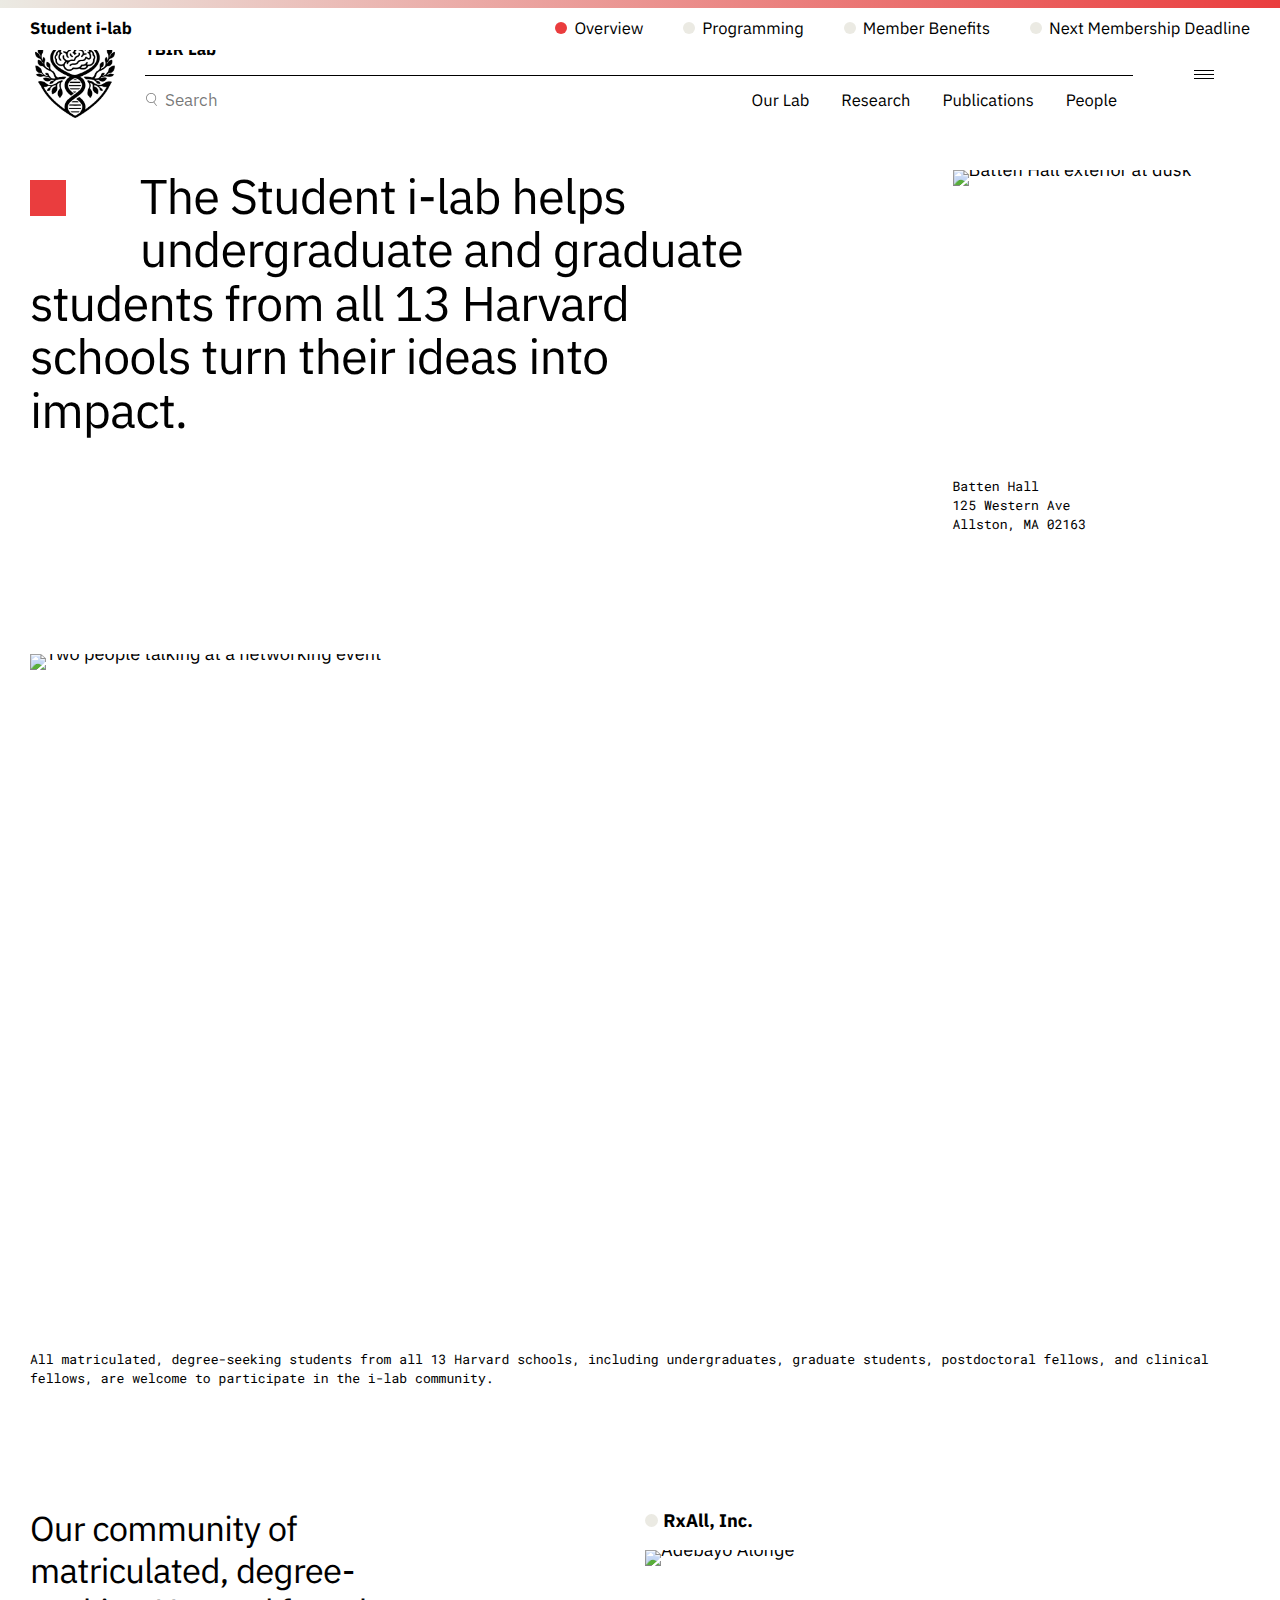
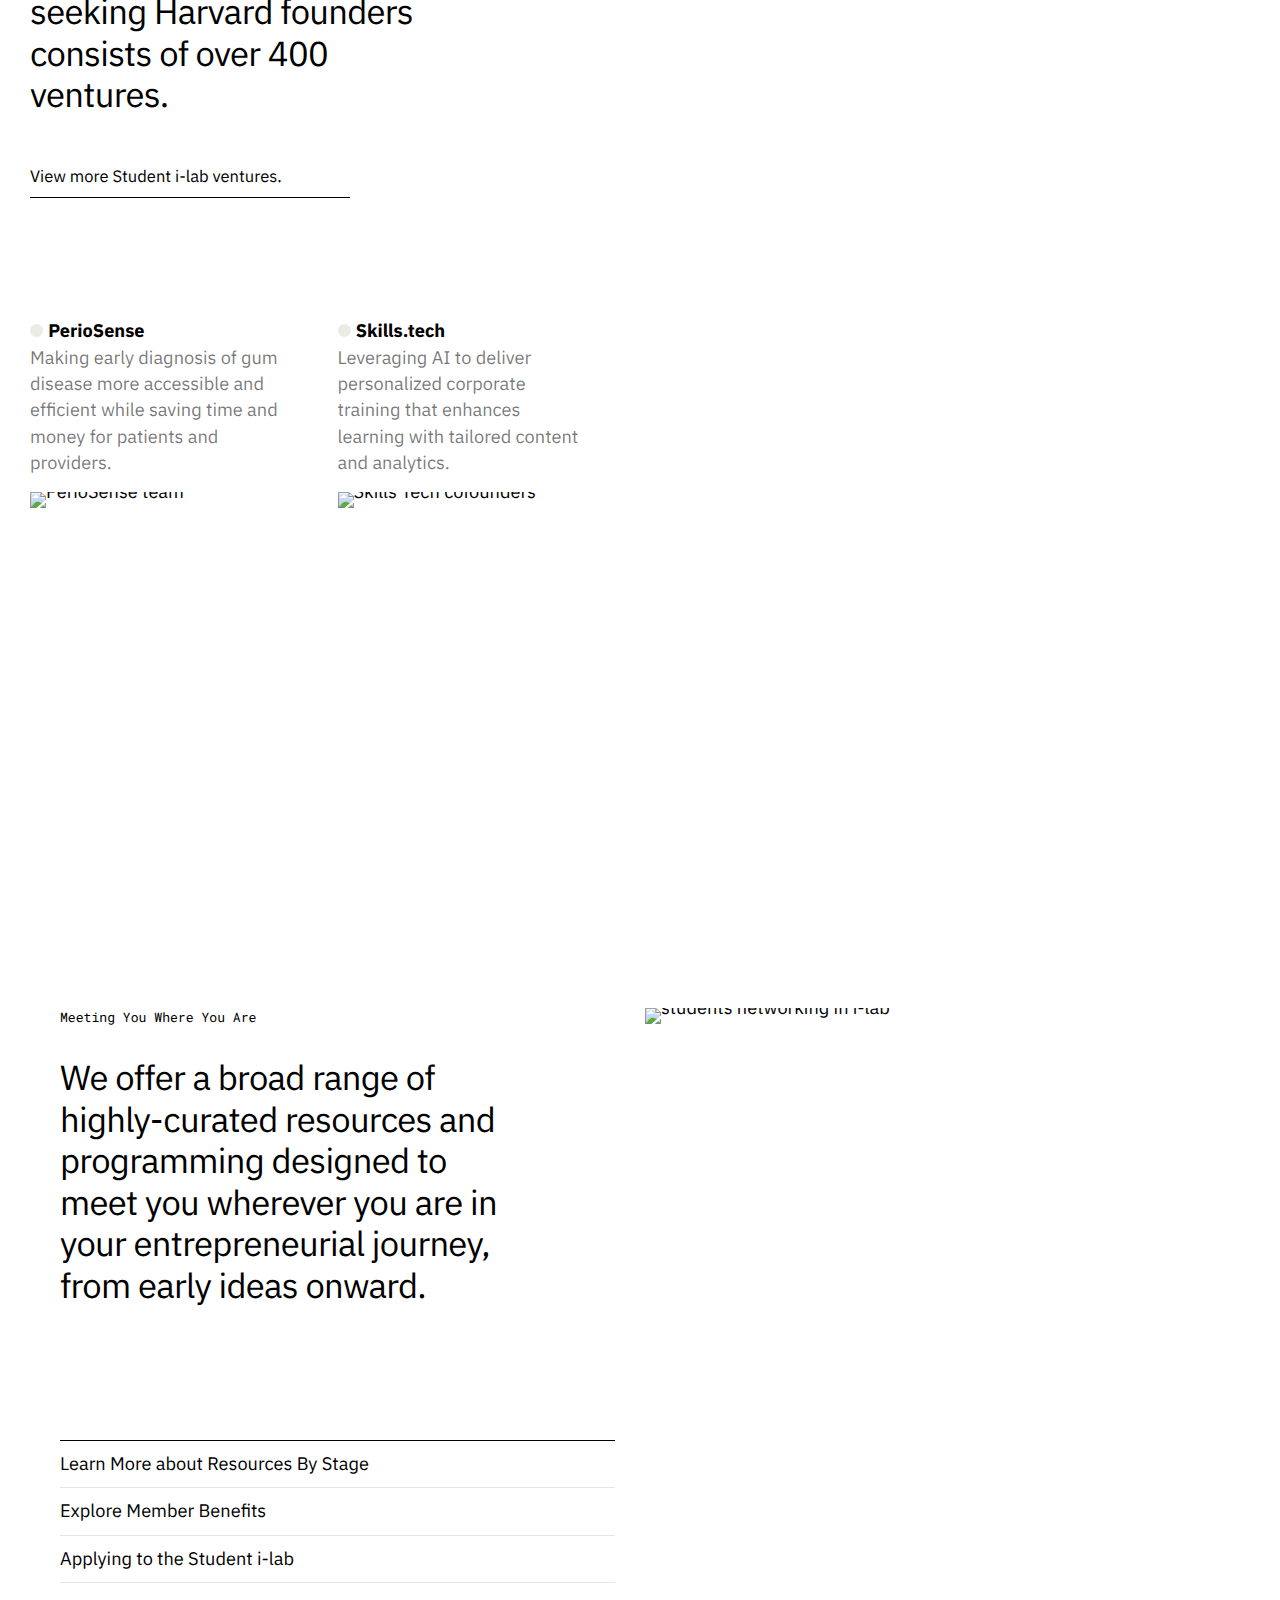
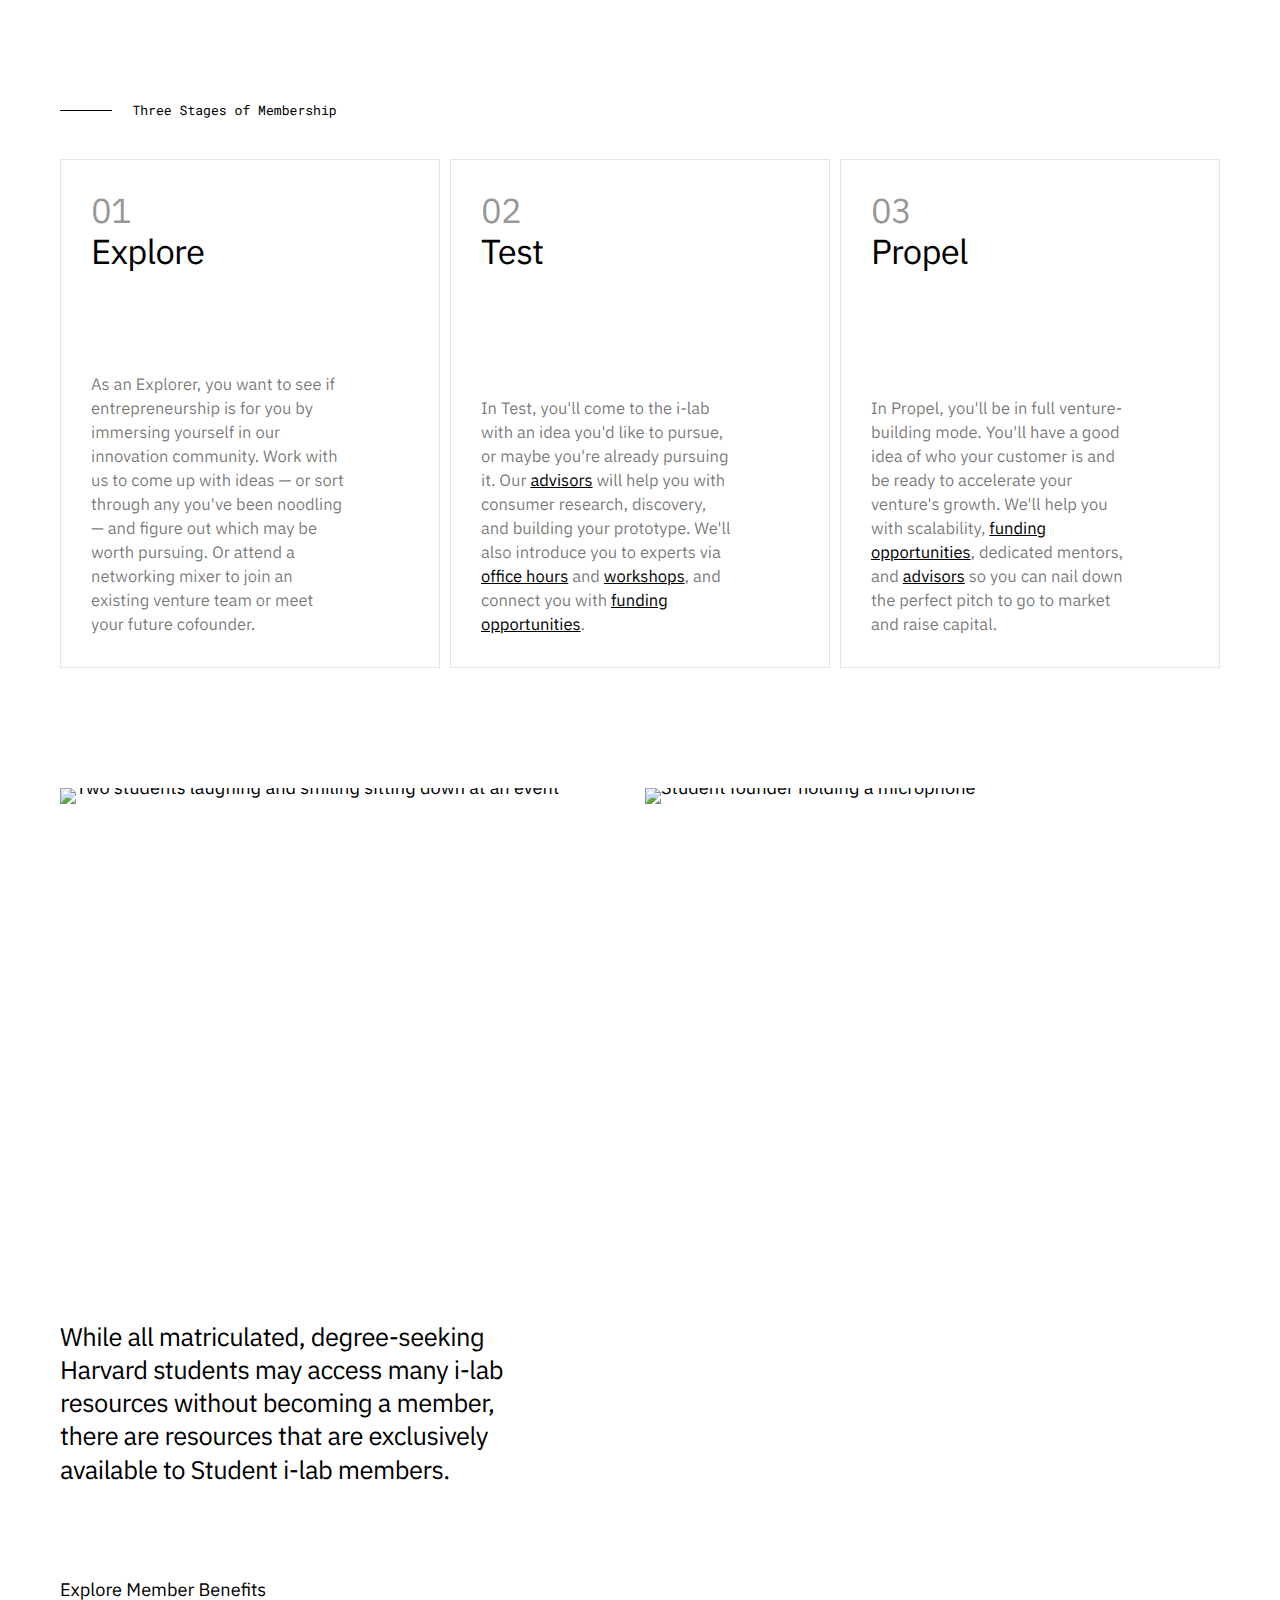
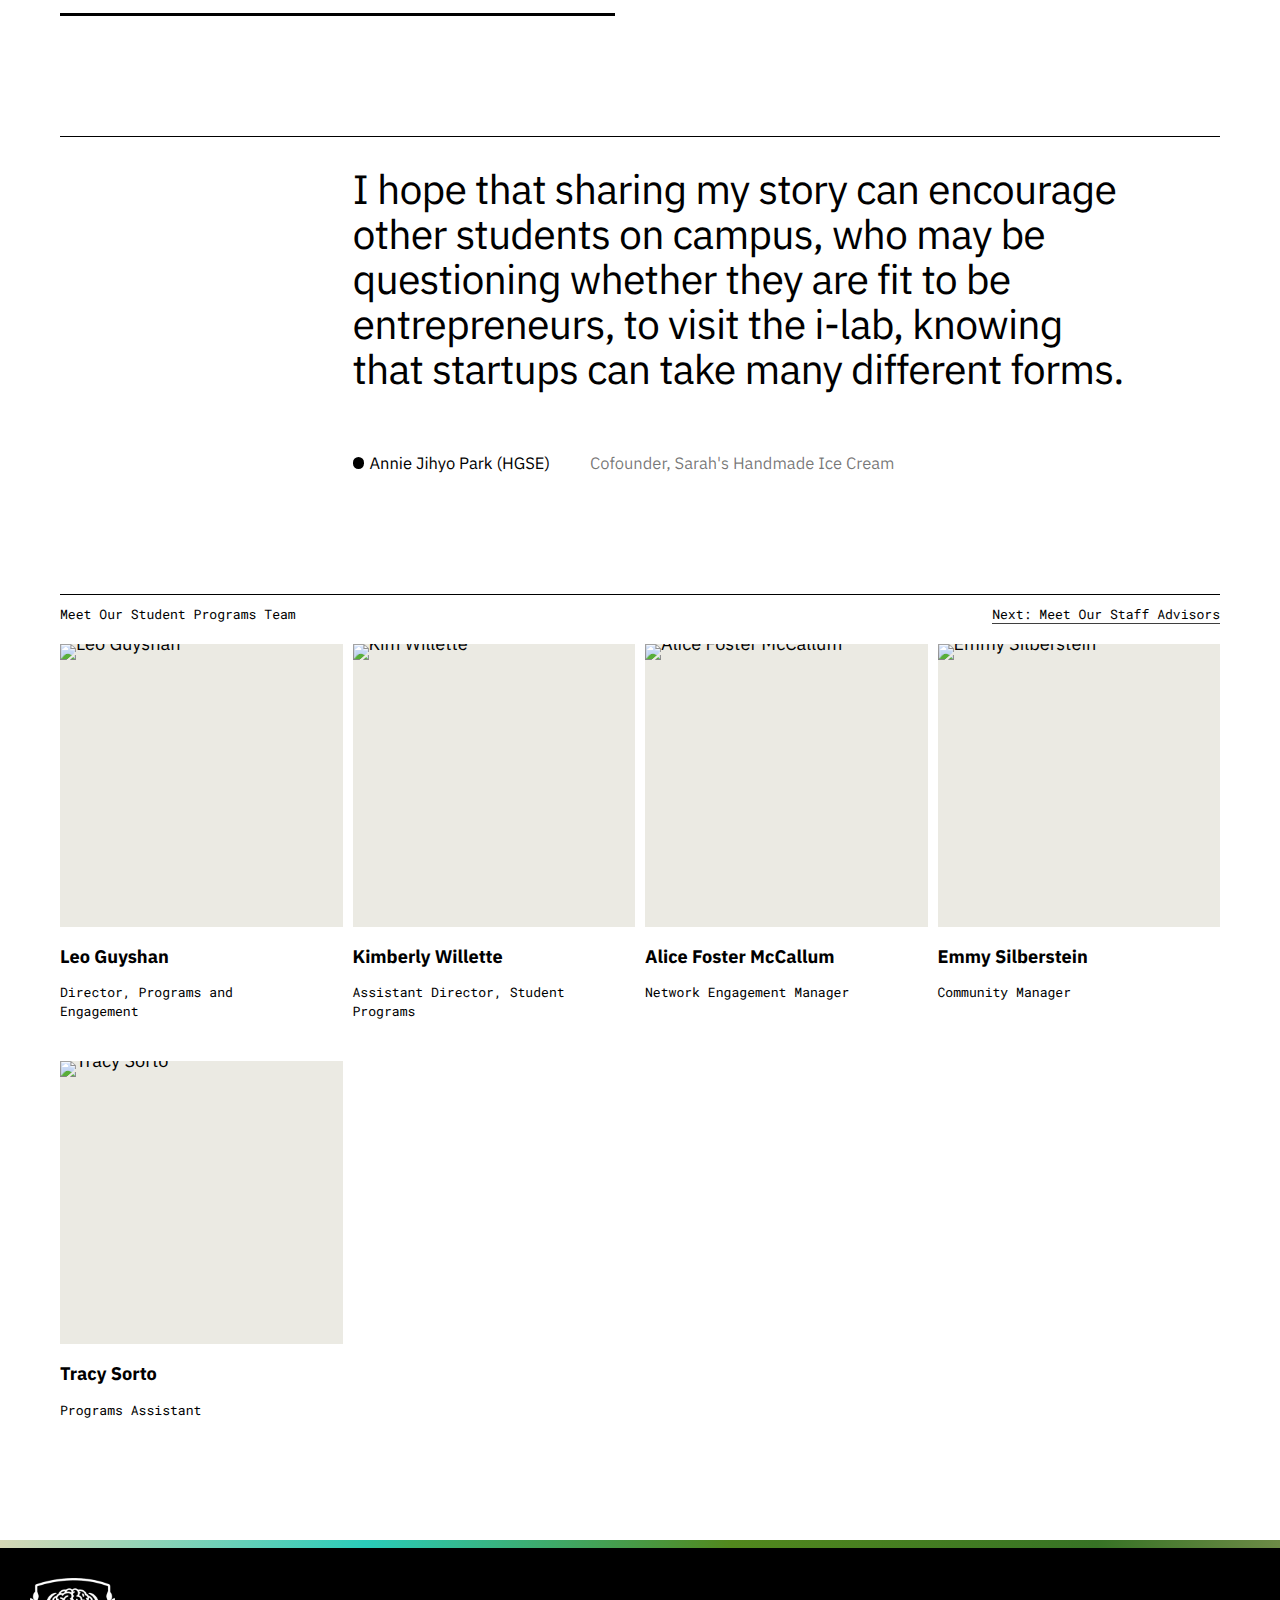
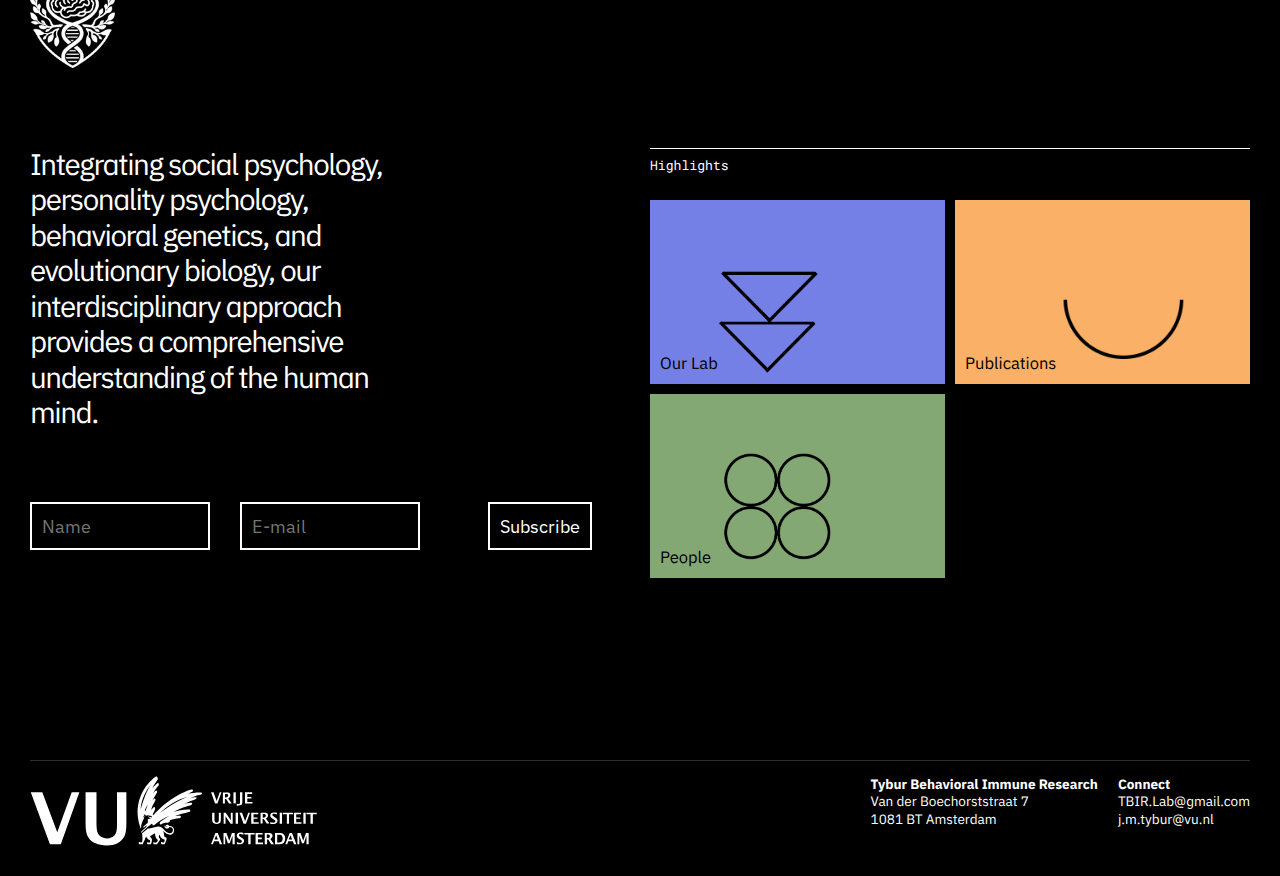
==== commit bbd4f294: "Update People.html" ====
--- a/People.html
+++ b/People.html
@@ -21095,281 +21095,684 @@
 </header>
 					
 <div class="lab__body">
-
-<article class="lab__blocks">
-
-
-
-
-
 					
-                                    <section class="content-block block-article-teases alignfull" id="section-5">
-                                        <h2 class="block-article-teases__title">Meet Our Student Programs Team
-                                                        <a href="https://innovationlabs.harvard.edu/advising/advisor-directory" class="block-article-teases__title-link" data-loaded-3="">Next: Meet Our Staff Advisors</a>
-                                                </h2>
-                            
-                            <ul class="people-tease-grid">
-                                                <li class="people-tease-grid__tease">
-                                            
-                              
-                                
-                                    
-                            
-                    
-                    
-                    
-                    
-                    <article class="article-tease large">
-                                <a class="article-tease__link js--tease__link" href="https://innovationlabs.harvard.edu/people/leo-guyshan" data-loaded-3="">
-                                
-                    <div class="article-tease__content">
-                                <figure class="article-tease__figure">
-                                
-                    
-                    
-                      
-                    
-                            
-                      
-                        <div class="lazy-img__wrapper article-tease__img">
-                    
-                          
-                            <img class="lazy-img lazyautosizes ls-is-cached lazyloaded" data-srcset="https://innovation-labs.transforms.svdcdn.com/servd/i-lab-Staff/leo1.jpg?w=1800&amp;h=1800&amp;q=82&amp;auto=format&amp;fit=crop&amp;dm=1709244391&amp;s=9eabbe8b7f2d6155fcfabfdbed5b26b9 1800w,
-                                          https://innovation-labs.transforms.svdcdn.com/servd/i-lab-Staff/leo1.jpg?w=1200&amp;h=1200&amp;q=82&amp;auto=format&amp;fit=crop&amp;dm=1709244391&amp;s=2f83ebaaec6c85d4b4d71566f9e64eb0 1200w,
-                                          https://innovation-labs.transforms.svdcdn.com/servd/i-lab-Staff/leo1.jpg?w=600&amp;h=600&amp;q=82&amp;auto=format&amp;fit=crop&amp;dm=1709244391&amp;s=b12f152a0d9ffdb26ca4cfeadeb73a71 600w,
-                                          https://innovation-labs.transforms.svdcdn.com/servd/i-lab-Staff/leo1.jpg?w=300&amp;h=300&amp;q=82&amp;auto=format&amp;fit=crop&amp;dm=1709244391&amp;s=0996ef2a65c1b76c29f0fbc2b12f3e9e 300w" data-src="https://innovation-labs.transforms.svdcdn.com/servd/i-lab-Staff/leo1.jpg?w=1800&amp;h=1800&amp;q=82&amp;auto=format&amp;fit=crop&amp;dm=1709244391&amp;s=9eabbe8b7f2d6155fcfabfdbed5b26b9" data-sizes="auto" alt="Leo Guyshan" sizes="262px" srcset="https://innovation-labs.transforms.svdcdn.com/servd/i-lab-Staff/leo1.jpg?w=1800&amp;h=1800&amp;q=82&amp;auto=format&amp;fit=crop&amp;dm=1709244391&amp;s=9eabbe8b7f2d6155fcfabfdbed5b26b9 1800w,
-                                          https://innovation-labs.transforms.svdcdn.com/servd/i-lab-Staff/leo1.jpg?w=1200&amp;h=1200&amp;q=82&amp;auto=format&amp;fit=crop&amp;dm=1709244391&amp;s=2f83ebaaec6c85d4b4d71566f9e64eb0 1200w,
-                                          https://innovation-labs.transforms.svdcdn.com/servd/i-lab-Staff/leo1.jpg?w=600&amp;h=600&amp;q=82&amp;auto=format&amp;fit=crop&amp;dm=1709244391&amp;s=b12f152a0d9ffdb26ca4cfeadeb73a71 600w,
-                                          https://innovation-labs.transforms.svdcdn.com/servd/i-lab-Staff/leo1.jpg?w=300&amp;h=300&amp;q=82&amp;auto=format&amp;fit=crop&amp;dm=1709244391&amp;s=0996ef2a65c1b76c29f0fbc2b12f3e9e 300w" src="https://innovation-labs.transforms.svdcdn.com/servd/i-lab-Staff/leo1.jpg?w=1800&amp;h=1800&amp;q=82&amp;auto=format&amp;fit=crop&amp;dm=1709244391&amp;s=9eabbe8b7f2d6155fcfabfdbed5b26b9">
-                    
-                            <span class="lazy-img__placeholder" style="padding-top: 100%"></span>
-                    
-                              </div>
-                              </figure>
-                            <div class="article-tease__text">
-                                    <h3 class="article-tease__title">
-                                Leo Guyshan
-                            </h3>
-                                        <p class="article-tease__meta">
-                                    Director, Programs and Engagement
-                                </p>
-                            
-                                </div>
-                    </div>
-                    
-                            </a>
-                        </article>
-                                    </li>
-                                                <li class="people-tease-grid__tease">
-                                            
-                              
-                                
-                                    
-                            
-                    
-                    
-                    
-                    
-                    <article class="article-tease large">
-                                <a class="article-tease__link js--tease__link" href="https://innovationlabs.harvard.edu/people/kimberly-willette" data-loaded-3="">
-                                
-                    <div class="article-tease__content">
-                                <figure class="article-tease__figure">
-                                
-                    
-                    
-                      
-                    
-                            
-                      
-                        <div class="lazy-img__wrapper article-tease__img">
-                    
-                          
-                            <img class="lazy-img lazyautosizes ls-is-cached lazyloaded" data-srcset="https://innovation-labs.transforms.svdcdn.com/servd/i-lab-Staff/Kimberly-Doell-Harvard-Innovation-Labs-scaled.jpg?w=1800&amp;h=1800&amp;q=82&amp;auto=format&amp;fit=crop&amp;dm=1709244393&amp;s=e993ee4cfcc65e863132235175b289df 1800w,
-                                          https://innovation-labs.transforms.svdcdn.com/servd/i-lab-Staff/Kimberly-Doell-Harvard-Innovation-Labs-scaled.jpg?w=1200&amp;h=1200&amp;q=82&amp;auto=format&amp;fit=crop&amp;dm=1709244393&amp;s=4c1f6b3af84d03dfddc1db5f99bd2dad 1200w,
-                                          https://innovation-labs.transforms.svdcdn.com/servd/i-lab-Staff/Kimberly-Doell-Harvard-Innovation-Labs-scaled.jpg?w=600&amp;h=600&amp;q=82&amp;auto=format&amp;fit=crop&amp;dm=1709244393&amp;s=4807e93ab1ce913de95ca425ca879cfa 600w,
-                                          https://innovation-labs.transforms.svdcdn.com/servd/i-lab-Staff/Kimberly-Doell-Harvard-Innovation-Labs-scaled.jpg?w=300&amp;h=300&amp;q=82&amp;auto=format&amp;fit=crop&amp;dm=1709244393&amp;s=5d6faaa58ff68bfbb7cc3bb888976010 300w" data-src="https://innovation-labs.transforms.svdcdn.com/servd/i-lab-Staff/Kimberly-Doell-Harvard-Innovation-Labs-scaled.jpg?w=1800&amp;h=1800&amp;q=82&amp;auto=format&amp;fit=crop&amp;dm=1709244393&amp;s=e993ee4cfcc65e863132235175b289df" data-sizes="auto" alt="Kim Willette" sizes="262px" srcset="https://innovation-labs.transforms.svdcdn.com/servd/i-lab-Staff/Kimberly-Doell-Harvard-Innovation-Labs-scaled.jpg?w=1800&amp;h=1800&amp;q=82&amp;auto=format&amp;fit=crop&amp;dm=1709244393&amp;s=e993ee4cfcc65e863132235175b289df 1800w,
-                                          https://innovation-labs.transforms.svdcdn.com/servd/i-lab-Staff/Kimberly-Doell-Harvard-Innovation-Labs-scaled.jpg?w=1200&amp;h=1200&amp;q=82&amp;auto=format&amp;fit=crop&amp;dm=1709244393&amp;s=4c1f6b3af84d03dfddc1db5f99bd2dad 1200w,
-                                          https://innovation-labs.transforms.svdcdn.com/servd/i-lab-Staff/Kimberly-Doell-Harvard-Innovation-Labs-scaled.jpg?w=600&amp;h=600&amp;q=82&amp;auto=format&amp;fit=crop&amp;dm=1709244393&amp;s=4807e93ab1ce913de95ca425ca879cfa 600w,
-                                          https://innovation-labs.transforms.svdcdn.com/servd/i-lab-Staff/Kimberly-Doell-Harvard-Innovation-Labs-scaled.jpg?w=300&amp;h=300&amp;q=82&amp;auto=format&amp;fit=crop&amp;dm=1709244393&amp;s=5d6faaa58ff68bfbb7cc3bb888976010 300w" src="https://innovation-labs.transforms.svdcdn.com/servd/i-lab-Staff/Kimberly-Doell-Harvard-Innovation-Labs-scaled.jpg?w=1800&amp;h=1800&amp;q=82&amp;auto=format&amp;fit=crop&amp;dm=1709244393&amp;s=e993ee4cfcc65e863132235175b289df">
-                    
-                            <span class="lazy-img__placeholder" style="padding-top: 100%"></span>
-                    
-                              </div>
-                              </figure>
-                            <div class="article-tease__text">
-                                    <h3 class="article-tease__title">
-                                Kimberly Willette
-                            </h3>
-                                        <p class="article-tease__meta">
-                                    Assistant Director, Student Programs
-                                </p>
-                            
-                                </div>
-                    </div>
-                    
-                            </a>
-                        </article>
-                                    </li>
-                                                <li class="people-tease-grid__tease">
-                                            
-                              
-                                
-                                    
-                            
-                    
-                    
-                    
-                    
-                    <article class="article-tease large">
-                                <a class="article-tease__link js--tease__link" href="https://innovationlabs.harvard.edu/people/alice-foster-mccallum" data-loaded-3="">
-                                
-                    <div class="article-tease__content">
-                                <figure class="article-tease__figure">
-                                
-                    
-                    
-                      
-                    
-                            
-                      
-                        <div class="lazy-img__wrapper article-tease__img">
-                    
-                          
-                            <img class="lazy-img lazyautosizes ls-is-cached lazyloaded" data-srcset="https://innovation-labs.transforms.svdcdn.com/servd/i-lab-Staff/Untitled-design-27.png?w=1800&amp;h=1800&amp;q=82&amp;auto=format&amp;fit=crop&amp;dm=1709244390&amp;s=9869598542a0d831daa6be6b44603aa4 1800w,
-                                          https://innovation-labs.transforms.svdcdn.com/servd/i-lab-Staff/Untitled-design-27.png?w=1200&amp;h=1200&amp;q=82&amp;auto=format&amp;fit=crop&amp;dm=1709244390&amp;s=aeb781d1405cbcd4c85c9a8a1c1023ff 1200w,
-                                          https://innovation-labs.transforms.svdcdn.com/servd/i-lab-Staff/Untitled-design-27.png?w=600&amp;h=600&amp;q=82&amp;auto=format&amp;fit=crop&amp;dm=1709244390&amp;s=63440cf3ad1e390a1de058c34b2f22a3 600w,
-                                          https://innovation-labs.transforms.svdcdn.com/servd/i-lab-Staff/Untitled-design-27.png?w=300&amp;h=300&amp;q=82&amp;auto=format&amp;fit=crop&amp;dm=1709244390&amp;s=cab57eacb5a2013fd80ceb397e8c5ba6 300w" data-src="https://innovation-labs.transforms.svdcdn.com/servd/i-lab-Staff/Untitled-design-27.png?w=1800&amp;h=1800&amp;q=82&amp;auto=format&amp;fit=crop&amp;dm=1709244390&amp;s=9869598542a0d831daa6be6b44603aa4" data-sizes="auto" alt="Alice Foster McCallum" sizes="262px" srcset="https://innovation-labs.transforms.svdcdn.com/servd/i-lab-Staff/Untitled-design-27.png?w=1800&amp;h=1800&amp;q=82&amp;auto=format&amp;fit=crop&amp;dm=1709244390&amp;s=9869598542a0d831daa6be6b44603aa4 1800w,
-                                          https://innovation-labs.transforms.svdcdn.com/servd/i-lab-Staff/Untitled-design-27.png?w=1200&amp;h=1200&amp;q=82&amp;auto=format&amp;fit=crop&amp;dm=1709244390&amp;s=aeb781d1405cbcd4c85c9a8a1c1023ff 1200w,
-                                          https://innovation-labs.transforms.svdcdn.com/servd/i-lab-Staff/Untitled-design-27.png?w=600&amp;h=600&amp;q=82&amp;auto=format&amp;fit=crop&amp;dm=1709244390&amp;s=63440cf3ad1e390a1de058c34b2f22a3 600w,
-                                          https://innovation-labs.transforms.svdcdn.com/servd/i-lab-Staff/Untitled-design-27.png?w=300&amp;h=300&amp;q=82&amp;auto=format&amp;fit=crop&amp;dm=1709244390&amp;s=cab57eacb5a2013fd80ceb397e8c5ba6 300w" src="https://innovation-labs.transforms.svdcdn.com/servd/i-lab-Staff/Untitled-design-27.png?w=1800&amp;h=1800&amp;q=82&amp;auto=format&amp;fit=crop&amp;dm=1709244390&amp;s=9869598542a0d831daa6be6b44603aa4">
-                    
-                            <span class="lazy-img__placeholder" style="padding-top: 100%"></span>
-                    
-                              </div>
-                              </figure>
-                            <div class="article-tease__text">
-                                    <h3 class="article-tease__title">
-                                Alice Foster McCallum
-                            </h3>
-                                        <p class="article-tease__meta">
-                                    Network Engagement Manager
-                                </p>
-                            
-                                </div>
-                    </div>
-                    
-                            </a>
-                        </article>
-                                    </li>
-                                                <li class="people-tease-grid__tease">
-                                            
-                              
-                                
-                                    
-                            
-                    
-                    
-                    
-                    
-                    <article class="article-tease large">
-                                <a class="article-tease__link js--tease__link" href="https://innovationlabs.harvard.edu/people/emmy-silberstein" data-loaded-3="">
-                                
-                    <div class="article-tease__content">
-                                <figure class="article-tease__figure">
-                                
-                    
-                    
-                      
-                    
-                            
-                      
-                        <div class="lazy-img__wrapper article-tease__img">
-                    
-                          
-                            <img class="lazy-img lazyautosizes ls-is-cached lazyloaded" data-srcset="https://innovation-labs.transforms.svdcdn.com/servd/i-lab-Staff/Harvard-Innovation-Labs-Emmy-Silberstein-scaled.jpg?w=1800&amp;h=1800&amp;q=82&amp;auto=format&amp;fit=crop&amp;dm=1709244393&amp;s=64c8515d0553df866acf5d5aa50c1be5 1800w,
-                                          https://innovation-labs.transforms.svdcdn.com/servd/i-lab-Staff/Harvard-Innovation-Labs-Emmy-Silberstein-scaled.jpg?w=1200&amp;h=1200&amp;q=82&amp;auto=format&amp;fit=crop&amp;dm=1709244393&amp;s=fb4e5bd93f21b13502e302bc0b507a4f 1200w,
-                                          https://innovation-labs.transforms.svdcdn.com/servd/i-lab-Staff/Harvard-Innovation-Labs-Emmy-Silberstein-scaled.jpg?w=600&amp;h=600&amp;q=82&amp;auto=format&amp;fit=crop&amp;dm=1709244393&amp;s=66a8d22fee6c22c66524f9c7b824e4a8 600w,
-                                          https://innovation-labs.transforms.svdcdn.com/servd/i-lab-Staff/Harvard-Innovation-Labs-Emmy-Silberstein-scaled.jpg?w=300&amp;h=300&amp;q=82&amp;auto=format&amp;fit=crop&amp;dm=1709244393&amp;s=cad7891e42b203e17a3f323942ae0576 300w" data-src="https://innovation-labs.transforms.svdcdn.com/servd/i-lab-Staff/Harvard-Innovation-Labs-Emmy-Silberstein-scaled.jpg?w=1800&amp;h=1800&amp;q=82&amp;auto=format&amp;fit=crop&amp;dm=1709244393&amp;s=64c8515d0553df866acf5d5aa50c1be5" data-sizes="auto" alt="Emmy Silberstein" sizes="262px" srcset="https://innovation-labs.transforms.svdcdn.com/servd/i-lab-Staff/Harvard-Innovation-Labs-Emmy-Silberstein-scaled.jpg?w=1800&amp;h=1800&amp;q=82&amp;auto=format&amp;fit=crop&amp;dm=1709244393&amp;s=64c8515d0553df866acf5d5aa50c1be5 1800w,
-                                          https://innovation-labs.transforms.svdcdn.com/servd/i-lab-Staff/Harvard-Innovation-Labs-Emmy-Silberstein-scaled.jpg?w=1200&amp;h=1200&amp;q=82&amp;auto=format&amp;fit=crop&amp;dm=1709244393&amp;s=fb4e5bd93f21b13502e302bc0b507a4f 1200w,
-                                          https://innovation-labs.transforms.svdcdn.com/servd/i-lab-Staff/Harvard-Innovation-Labs-Emmy-Silberstein-scaled.jpg?w=600&amp;h=600&amp;q=82&amp;auto=format&amp;fit=crop&amp;dm=1709244393&amp;s=66a8d22fee6c22c66524f9c7b824e4a8 600w,
-                                          https://innovation-labs.transforms.svdcdn.com/servd/i-lab-Staff/Harvard-Innovation-Labs-Emmy-Silberstein-scaled.jpg?w=300&amp;h=300&amp;q=82&amp;auto=format&amp;fit=crop&amp;dm=1709244393&amp;s=cad7891e42b203e17a3f323942ae0576 300w" src="https://innovation-labs.transforms.svdcdn.com/servd/i-lab-Staff/Harvard-Innovation-Labs-Emmy-Silberstein-scaled.jpg?w=1800&amp;h=1800&amp;q=82&amp;auto=format&amp;fit=crop&amp;dm=1709244393&amp;s=64c8515d0553df866acf5d5aa50c1be5">
-                    
-                            <span class="lazy-img__placeholder" style="padding-top: 100%"></span>
-                    
-                              </div>
-                              </figure>
-                            <div class="article-tease__text">
-                                    <h3 class="article-tease__title">
-                                Emmy Silberstein
-                            </h3>
-                                        <p class="article-tease__meta">
-                                    Community Manager
-                                </p>
-                            
-                                </div>
-                    </div>
-                    
-                            </a>
-                        </article>
-                                    </li>
-                                                <li class="people-tease-grid__tease">
-                                            
-                              
-                                
-                                    
-                            
-                    
-                    
-                    
-                    
-                    <article class="article-tease large">
-                                <a class="article-tease__link js--tease__link" href="https://innovationlabs.harvard.edu/people/tracy-sorto" data-loaded-3="">
-                                
-                    <div class="article-tease__content">
-                                <figure class="article-tease__figure">
-                                
-                    
-                    
-                      
-                    
-                            
-                      
-                        <div class="lazy-img__wrapper article-tease__img">
-                    
-                          
-                            <img class="lazy-img lazyautosizes ls-is-cached lazyloaded" data-srcset="https://innovation-labs.transforms.svdcdn.com/servd/i-lab-Staff/Tracy-1.jpg?w=1800&amp;h=1800&amp;q=82&amp;auto=format&amp;fit=crop&amp;dm=1709244393&amp;s=02552c5fa3846fe7e6fa7665da197358 1800w,
-                                          https://innovation-labs.transforms.svdcdn.com/servd/i-lab-Staff/Tracy-1.jpg?w=1200&amp;h=1200&amp;q=82&amp;auto=format&amp;fit=crop&amp;dm=1709244393&amp;s=669dd50981aad6f5662e3a6914070228 1200w,
-                                          https://innovation-labs.transforms.svdcdn.com/servd/i-lab-Staff/Tracy-1.jpg?w=600&amp;h=600&amp;q=82&amp;auto=format&amp;fit=crop&amp;dm=1709244393&amp;s=ef34c236d2d304f05d931c30b888473a 600w,
-                                          https://innovation-labs.transforms.svdcdn.com/servd/i-lab-Staff/Tracy-1.jpg?w=300&amp;h=300&amp;q=82&amp;auto=format&amp;fit=crop&amp;dm=1709244393&amp;s=c289009b2d0e258e06ab50ea0c3f35db 300w" data-src="https://innovation-labs.transforms.svdcdn.com/servd/i-lab-Staff/Tracy-1.jpg?w=1800&amp;h=1800&amp;q=82&amp;auto=format&amp;fit=crop&amp;dm=1709244393&amp;s=02552c5fa3846fe7e6fa7665da197358" data-sizes="auto" alt="Tracy Sorto" sizes="262px" srcset="https://innovation-labs.transforms.svdcdn.com/servd/i-lab-Staff/Tracy-1.jpg?w=1800&amp;h=1800&amp;q=82&amp;auto=format&amp;fit=crop&amp;dm=1709244393&amp;s=02552c5fa3846fe7e6fa7665da197358 1800w,
-                                          https://innovation-labs.transforms.svdcdn.com/servd/i-lab-Staff/Tracy-1.jpg?w=1200&amp;h=1200&amp;q=82&amp;auto=format&amp;fit=crop&amp;dm=1709244393&amp;s=669dd50981aad6f5662e3a6914070228 1200w,
-                                          https://innovation-labs.transforms.svdcdn.com/servd/i-lab-Staff/Tracy-1.jpg?w=600&amp;h=600&amp;q=82&amp;auto=format&amp;fit=crop&amp;dm=1709244393&amp;s=ef34c236d2d304f05d931c30b888473a 600w,
-                                          https://innovation-labs.transforms.svdcdn.com/servd/i-lab-Staff/Tracy-1.jpg?w=300&amp;h=300&amp;q=82&amp;auto=format&amp;fit=crop&amp;dm=1709244393&amp;s=c289009b2d0e258e06ab50ea0c3f35db 300w" src="https://innovation-labs.transforms.svdcdn.com/servd/i-lab-Staff/Tracy-1.jpg?w=1800&amp;h=1800&amp;q=82&amp;auto=format&amp;fit=crop&amp;dm=1709244393&amp;s=02552c5fa3846fe7e6fa7665da197358">
-                    
-                            <span class="lazy-img__placeholder" style="padding-top: 100%"></span>
-                    
-                              </div>
-                              </figure>
-                            <div class="article-tease__text">
-                                    <h3 class="article-tease__title">
-                                Tracy Sorto
-                            </h3>
-                                        <p class="article-tease__meta">
-                                    Programs Assistant
-                                </p>
-                            
-                                </div>
-                    </div>
-                    
-                            </a>
-                        </article>
-                                    </li>
-                                        </ul>
-                    
-                        </section>
-
-</article>
-    </div>
+<span class="js-scroll-target"></span>
+<nav class="tabbed-nav">
+	<div class="gradient-border student-i-lab"></div>
+	<div class="tabbed-nav__content">
+		<p class="tabbed-nav__label">Student i-lab</p>
+		<ul class="tabbed-nav__list">
+			<li class="tabbed-nav__list-item">
+				<a href="https://innovationlabs.harvard.edu/labs/student-i-lab" class="tabbed-nav__link js-prevent-scrolltop student-i-lab tabbed-nav__link--active" aria-current="page" data-loaded-3="">Overview</a>
+			</li>
+											<li class="tabbed-nav__list-item">
+					<a href="https://innovationlabs.harvard.edu/labs/student-i-lab/stages" class="tabbed-nav__link js-prevent-scrolltop student-i-lab " data-loaded-3="">Programming</a>
+				</li>
+											<li class="tabbed-nav__list-item">
+					<a href="https://innovationlabs.harvard.edu/labs/student-i-lab/membership" class="tabbed-nav__link js-prevent-scrolltop student-i-lab " data-loaded-3="">Member Benefits</a>
+				</li>
+											<li class="tabbed-nav__list-item">
+					<a href="https://innovationlabs.harvard.edu/labs/student-i-lab/application-closed" class="tabbed-nav__link js-prevent-scrolltop student-i-lab " data-loaded-3="">Next Membership Deadline</a>
+				</li>
+					</ul>
+
+	</div>
+</nav>
+		
+					<section class="lab__big-intro">
+				
+<div class="big-intro">
+	<div class="big-intro__content">
+					<div class="big-intro__text-wrapper">
+				<h1 class="big-intro__text student-i-lab ">The Student i-lab helps undergraduate and graduate students from all 13 Harvard schools turn their ideas into impact.</h1>
+
+							</div>
+		
+					<div class="big-intro__image-wrapper">
+				<figure class="">
+					
+
+
+  
+
+        
+  
+    <div class="lazy-img__wrapper ">
+
+      
+        <img class="lazy-img block-cta__img lazyautosizes ls-is-cached lazyloaded" data-srcset="https://innovation-labs.transforms.svdcdn.com/servd/General/ilab-building-filtered.jpg?w=1800&amp;h=1800&amp;q=82&amp;auto=format&amp;fit=crop&amp;dm=1712168290&amp;s=3243e9e4c8a9f6f6bf8067dbb897f08c 1800w,
+                      https://innovation-labs.transforms.svdcdn.com/servd/General/ilab-building-filtered.jpg?w=1200&amp;h=1200&amp;q=82&amp;auto=format&amp;fit=crop&amp;dm=1712168290&amp;s=df15d78185a187d7d3cd2d238de07d97 1200w,
+                      https://innovation-labs.transforms.svdcdn.com/servd/General/ilab-building-filtered.jpg?w=600&amp;h=600&amp;q=82&amp;auto=format&amp;fit=crop&amp;dm=1712168290&amp;s=da34ed6a6bca7c9e3c51e93899e76595 600w,
+                      https://innovation-labs.transforms.svdcdn.com/servd/General/ilab-building-filtered.jpg?w=300&amp;h=300&amp;q=82&amp;auto=format&amp;fit=crop&amp;dm=1712168290&amp;s=4e4a77c344f4ff3ba63e8af4dcad46e1 300w" data-src="https://innovation-labs.transforms.svdcdn.com/servd/General/ilab-building-filtered.jpg?w=1800&amp;h=1800&amp;q=82&amp;auto=format&amp;fit=crop&amp;dm=1712168290&amp;s=3243e9e4c8a9f6f6bf8067dbb897f08c" data-sizes="auto" alt="Batten Hall exterior at dusk" sizes="614px" srcset="https://innovation-labs.transforms.svdcdn.com/servd/General/ilab-building-filtered.jpg?w=1800&amp;h=1800&amp;q=82&amp;auto=format&amp;fit=crop&amp;dm=1712168290&amp;s=3243e9e4c8a9f6f6bf8067dbb897f08c 1800w,
+                      https://innovation-labs.transforms.svdcdn.com/servd/General/ilab-building-filtered.jpg?w=1200&amp;h=1200&amp;q=82&amp;auto=format&amp;fit=crop&amp;dm=1712168290&amp;s=df15d78185a187d7d3cd2d238de07d97 1200w,
+                      https://innovation-labs.transforms.svdcdn.com/servd/General/ilab-building-filtered.jpg?w=600&amp;h=600&amp;q=82&amp;auto=format&amp;fit=crop&amp;dm=1712168290&amp;s=da34ed6a6bca7c9e3c51e93899e76595 600w,
+                      https://innovation-labs.transforms.svdcdn.com/servd/General/ilab-building-filtered.jpg?w=300&amp;h=300&amp;q=82&amp;auto=format&amp;fit=crop&amp;dm=1712168290&amp;s=4e4a77c344f4ff3ba63e8af4dcad46e1 300w" src="https://innovation-labs.transforms.svdcdn.com/servd/General/ilab-building-filtered.jpg?w=1800&amp;h=1800&amp;q=82&amp;auto=format&amp;fit=crop&amp;dm=1712168290&amp;s=3243e9e4c8a9f6f6bf8067dbb897f08c">
+
+        <span class="lazy-img__placeholder" style="padding-top: 100%"></span>
+
+          </div>
+  				</figure>
+
+									<h1 class="big-intro__caption"><p>Batten Hall<br>125 Western Ave<br>Allston, MA 02163</p></h1>
+							</div>
+			</div>
+</div>
+			</section>
+		
+									
+	<section class="big-image">
+		<figure>
+			
+
+
+  
+
+        
+  
+    <div class="lazy-img__wrapper big-image__img-wrapper">
+
+      
+                
+        <img class="lazy-img block-cta__img lazyautosizes ls-is-cached lazyloaded" data-srcset="https://innovation-labs.transforms.svdcdn.com/servd/General-Students/student-lab-2.jpeg?w=1800&amp;q=82&amp;auto=format&amp;fit=crop&amp;dm=1712779512&amp;s=81f17f5efee455d9a7c1fd03025ea808 1800w,
+                      https://innovation-labs.transforms.svdcdn.com/servd/General-Students/student-lab-2.jpeg?w=1200&amp;q=82&amp;auto=format&amp;fit=crop&amp;dm=1712779512&amp;s=a8652b19f07c34cc7db3431980a40004 1200w,
+                      https://innovation-labs.transforms.svdcdn.com/servd/General-Students/student-lab-2.jpeg?w=600&amp;q=82&amp;auto=format&amp;fit=crop&amp;dm=1712779512&amp;s=1120e25a0b4a09d926ca0ba4f60c96af 600w,
+                      https://innovation-labs.transforms.svdcdn.com/servd/General-Students/student-lab-2.jpeg?w=300&amp;q=82&amp;auto=format&amp;fit=crop&amp;dm=1712779512&amp;s=b92df0af5fde30a13c4581bc5a84aa02 300w" data-src="https://innovation-labs.transforms.svdcdn.com/servd/General-Students/student-lab-2.jpeg?w=1800&amp;q=82&amp;auto=format&amp;fit=crop&amp;dm=1712779512&amp;s=81f17f5efee455d9a7c1fd03025ea808" data-sizes="auto" alt="Two people talking at a networking event" sizes="2485px" srcset="https://innovation-labs.transforms.svdcdn.com/servd/General-Students/student-lab-2.jpeg?w=1800&amp;q=82&amp;auto=format&amp;fit=crop&amp;dm=1712779512&amp;s=81f17f5efee455d9a7c1fd03025ea808 1800w,
+                      https://innovation-labs.transforms.svdcdn.com/servd/General-Students/student-lab-2.jpeg?w=1200&amp;q=82&amp;auto=format&amp;fit=crop&amp;dm=1712779512&amp;s=a8652b19f07c34cc7db3431980a40004 1200w,
+                      https://innovation-labs.transforms.svdcdn.com/servd/General-Students/student-lab-2.jpeg?w=600&amp;q=82&amp;auto=format&amp;fit=crop&amp;dm=1712779512&amp;s=1120e25a0b4a09d926ca0ba4f60c96af 600w,
+                      https://innovation-labs.transforms.svdcdn.com/servd/General-Students/student-lab-2.jpeg?w=300&amp;q=82&amp;auto=format&amp;fit=crop&amp;dm=1712779512&amp;s=b92df0af5fde30a13c4581bc5a84aa02 300w" src="https://innovation-labs.transforms.svdcdn.com/servd/General-Students/student-lab-2.jpeg?w=1800&amp;q=82&amp;auto=format&amp;fit=crop&amp;dm=1712779512&amp;s=81f17f5efee455d9a7c1fd03025ea808">
+
+        <span class="lazy-img__placeholder" style="padding-top: 66.666666666667%"></span>
+
+          </div>
+  
+							<figcaption class="block-image__figcaption student-i-lab">All matriculated, degree-seeking students from all 13 Harvard schools, including undergraduates, graduate students, postdoctoral fellows, and clinical fellows, are welcome to participate in the i-lab community.</figcaption>
+					</figure>
+	</section>
+					
+					
+			
+			
+			
+										
+			
+							<section class="lab__venture-spotlight">
+					<div class="venture-spotlight">
+	<div class="venture-spotlight__desc-group">
+		<p class="venture-spotlight__desc">Our community of matriculated, degree-seeking Harvard founders consists of over 400 ventures.</p>
+					<span class="venture-spotlight__desc-link">
+				<a class="line-link small" href="https://innovation-labs-production.cl-us-east-6.servd.dev/ventures?lab=student-i-lab" rel="noopener noreferrer" target="_blank" data-type="external" data-loaded-3="">
+	<span class="line-link__text">View more Student i-lab ventures.
+	</span>
+	<svg class="line-link__arrow-svg" aria-hidden="true">
+		<use href="#cta-arrow"></use>
+	</svg>
+</a>
+			</span>
+			</div>
+
+  	<div class="venture-spotlight__ventures-featured">
+		<a class="venture-spotlight__venture" href="https://innovationlabs.harvard.edu/venture/rxall-inc" data-loaded-3="">
+			<div class="venture-spotlight__venture-textgroup">
+				<p class="venture-spotlight__venture-name student-i-lab">RxAll, Inc.</p>
+				<p class="venture-spotlight__venture-desc"></p>
+			</div>
+							<figure class="venture-spotlight__venture-image">
+					
+
+
+  
+
+        
+  
+    <div class="lazy-img__wrapper ">
+
+      
+        <img class="lazy-img block-cta__img lazyautosizes ls-is-cached lazyloaded" data-srcset="https://innovation-labs.transforms.svdcdn.com/servd/Stories/rxall/Alonge-rxall-733x1024.jpeg?w=1200&amp;h=1800&amp;q=82&amp;auto=format&amp;fit=crop&amp;crop=focalpoint&amp;fp-x=0.4116&amp;fp-y=0.3792&amp;dm=1712584400&amp;s=3faf6b6df084206ed127ed13dc1c3945 1200w,
+                      https://innovation-labs.transforms.svdcdn.com/servd/Stories/rxall/Alonge-rxall-733x1024.jpeg?w=800&amp;h=1200&amp;q=82&amp;auto=format&amp;fit=crop&amp;crop=focalpoint&amp;fp-x=0.4116&amp;fp-y=0.3792&amp;dm=1712584400&amp;s=5af0eecc7ad3a1059e5052eea8aef9fd 800w,
+                      https://innovation-labs.transforms.svdcdn.com/servd/Stories/rxall/Alonge-rxall-733x1024.jpeg?w=400&amp;h=600&amp;q=82&amp;auto=format&amp;fit=crop&amp;crop=focalpoint&amp;fp-x=0.4116&amp;fp-y=0.3792&amp;dm=1712584400&amp;s=6cf61722e85dfcfffcf2d72d32b0ca79 400w,
+                      https://innovation-labs.transforms.svdcdn.com/servd/Stories/rxall/Alonge-rxall-733x1024.jpeg?w=200&amp;h=300&amp;q=82&amp;auto=format&amp;fit=crop&amp;crop=focalpoint&amp;fp-x=0.4116&amp;fp-y=0.3792&amp;dm=1712584400&amp;s=5f45f525c054604d93fd94da03aa48c1 200w" data-src="https://innovation-labs.transforms.svdcdn.com/servd/Stories/rxall/Alonge-rxall-733x1024.jpeg?w=1200&amp;h=1800&amp;q=82&amp;auto=format&amp;fit=crop&amp;crop=focalpoint&amp;fp-x=0.4116&amp;fp-y=0.3792&amp;dm=1712584400&amp;s=3faf6b6df084206ed127ed13dc1c3945" data-sizes="auto" alt="Adebayo Alonge" sizes="1238px" srcset="https://innovation-labs.transforms.svdcdn.com/servd/Stories/rxall/Alonge-rxall-733x1024.jpeg?w=1200&amp;h=1800&amp;q=82&amp;auto=format&amp;fit=crop&amp;crop=focalpoint&amp;fp-x=0.4116&amp;fp-y=0.3792&amp;dm=1712584400&amp;s=3faf6b6df084206ed127ed13dc1c3945 1200w,
+                      https://innovation-labs.transforms.svdcdn.com/servd/Stories/rxall/Alonge-rxall-733x1024.jpeg?w=800&amp;h=1200&amp;q=82&amp;auto=format&amp;fit=crop&amp;crop=focalpoint&amp;fp-x=0.4116&amp;fp-y=0.3792&amp;dm=1712584400&amp;s=5af0eecc7ad3a1059e5052eea8aef9fd 800w,
+                      https://innovation-labs.transforms.svdcdn.com/servd/Stories/rxall/Alonge-rxall-733x1024.jpeg?w=400&amp;h=600&amp;q=82&amp;auto=format&amp;fit=crop&amp;crop=focalpoint&amp;fp-x=0.4116&amp;fp-y=0.3792&amp;dm=1712584400&amp;s=6cf61722e85dfcfffcf2d72d32b0ca79 400w,
+                      https://innovation-labs.transforms.svdcdn.com/servd/Stories/rxall/Alonge-rxall-733x1024.jpeg?w=200&amp;h=300&amp;q=82&amp;auto=format&amp;fit=crop&amp;crop=focalpoint&amp;fp-x=0.4116&amp;fp-y=0.3792&amp;dm=1712584400&amp;s=5f45f525c054604d93fd94da03aa48c1 200w" src="https://innovation-labs.transforms.svdcdn.com/servd/Stories/rxall/Alonge-rxall-733x1024.jpeg?w=1200&amp;h=1800&amp;q=82&amp;auto=format&amp;fit=crop&amp;crop=focalpoint&amp;fp-x=0.4116&amp;fp-y=0.3792&amp;dm=1712584400&amp;s=3faf6b6df084206ed127ed13dc1c3945">
+
+        <span class="lazy-img__placeholder" style="padding-top: 133.33%"></span>
+
+          </div>
+  				</figure>
+					</a>
+	</div>
+
+  	<div class="venture-spotlight__ventures-secondary">
+		<a class="venture-spotlight__venture" href="https://innovationlabs.harvard.edu/venture/periosense" data-loaded-3="">
+			<div class="venture-spotlight__venture-textgroup">
+				<p class="venture-spotlight__venture-name student-i-lab">PerioSense</p>
+				<p class="venture-spotlight__venture-desc">Making early diagnosis of gum disease more accessible and efficient while saving time and money for patients and providers.</p>
+			</div>
+							<figure class="venture-spotlight__venture-image">
+					
+
+
+  
+
+        
+  
+    <div class="lazy-img__wrapper ">
+
+      
+        <img class="lazy-img block-cta__img lazyautosizes ls-is-cached lazyloaded" data-srcset="https://innovation-labs.transforms.svdcdn.com/servd/Periosense-filtered.jpg?w=1200&amp;h=1800&amp;q=82&amp;auto=format&amp;fit=crop&amp;dm=1712336825&amp;s=a5a0f4441056b3ca25fb2a6884a211dd 1200w,
+                      https://innovation-labs.transforms.svdcdn.com/servd/Periosense-filtered.jpg?w=800&amp;h=1200&amp;q=82&amp;auto=format&amp;fit=crop&amp;dm=1712336825&amp;s=20183626dde19b7a41f2562d07f9cff5 800w,
+                      https://innovation-labs.transforms.svdcdn.com/servd/Periosense-filtered.jpg?w=400&amp;h=600&amp;q=82&amp;auto=format&amp;fit=crop&amp;dm=1712336825&amp;s=0a0e3622fcd24d0a105d34546313bd4d 400w,
+                      https://innovation-labs.transforms.svdcdn.com/servd/Periosense-filtered.jpg?w=200&amp;h=300&amp;q=82&amp;auto=format&amp;fit=crop&amp;dm=1712336825&amp;s=18652985f5ef9a91f5c711078da6248e 200w" data-src="https://innovation-labs.transforms.svdcdn.com/servd/Periosense-filtered.jpg?w=1200&amp;h=1800&amp;q=82&amp;auto=format&amp;fit=crop&amp;dm=1712336825&amp;s=a5a0f4441056b3ca25fb2a6884a211dd" data-sizes="auto" alt="PerioSense team" sizes="614px" srcset="https://innovation-labs.transforms.svdcdn.com/servd/Periosense-filtered.jpg?w=1200&amp;h=1800&amp;q=82&amp;auto=format&amp;fit=crop&amp;dm=1712336825&amp;s=a5a0f4441056b3ca25fb2a6884a211dd 1200w,
+                      https://innovation-labs.transforms.svdcdn.com/servd/Periosense-filtered.jpg?w=800&amp;h=1200&amp;q=82&amp;auto=format&amp;fit=crop&amp;dm=1712336825&amp;s=20183626dde19b7a41f2562d07f9cff5 800w,
+                      https://innovation-labs.transforms.svdcdn.com/servd/Periosense-filtered.jpg?w=400&amp;h=600&amp;q=82&amp;auto=format&amp;fit=crop&amp;dm=1712336825&amp;s=0a0e3622fcd24d0a105d34546313bd4d 400w,
+                      https://innovation-labs.transforms.svdcdn.com/servd/Periosense-filtered.jpg?w=200&amp;h=300&amp;q=82&amp;auto=format&amp;fit=crop&amp;dm=1712336825&amp;s=18652985f5ef9a91f5c711078da6248e 200w" src="https://innovation-labs.transforms.svdcdn.com/servd/Periosense-filtered.jpg?w=1200&amp;h=1800&amp;q=82&amp;auto=format&amp;fit=crop&amp;dm=1712336825&amp;s=a5a0f4441056b3ca25fb2a6884a211dd">
+
+        <span class="lazy-img__placeholder" style="padding-top: 133.33%"></span>
+
+          </div>
+  				</figure>
+					</a>
+
+    		<a class="venture-spotlight__venture" href="https://innovationlabs.harvard.edu/venture/skills-tech" data-loaded-3="">
+			<div class="venture-spotlight__venture-textgroup">
+				<p class="venture-spotlight__venture-name student-i-lab">Skills.tech</p>
+				<p class="venture-spotlight__venture-desc">Leveraging AI to deliver personalized corporate training that enhances learning with tailored content and analytics.</p>
+			</div>
+							<figure class="venture-spotlight__venture-image">
+					
+
+
+  
+
+        
+  
+    <div class="lazy-img__wrapper ">
+
+      
+        <img class="lazy-img block-cta__img lazyautosizes ls-is-cached lazyloaded" data-srcset="https://innovation-labs.transforms.svdcdn.com/servd/skillsTech_team.jpg?w=1200&amp;h=1800&amp;q=82&amp;auto=format&amp;fit=crop&amp;dm=1712077213&amp;s=441545ffecb546613a52948ba8759ab7 1200w,
+                      https://innovation-labs.transforms.svdcdn.com/servd/skillsTech_team.jpg?w=800&amp;h=1200&amp;q=82&amp;auto=format&amp;fit=crop&amp;dm=1712077213&amp;s=d380c9b210515057e65cd8f6ba3e5513 800w,
+                      https://innovation-labs.transforms.svdcdn.com/servd/skillsTech_team.jpg?w=400&amp;h=600&amp;q=82&amp;auto=format&amp;fit=crop&amp;dm=1712077213&amp;s=a99edddfd4d9c2ca9305c298b58b7149 400w,
+                      https://innovation-labs.transforms.svdcdn.com/servd/skillsTech_team.jpg?w=200&amp;h=300&amp;q=82&amp;auto=format&amp;fit=crop&amp;dm=1712077213&amp;s=5a627936ba22151c4352b7d86d320afa 200w" data-src="https://innovation-labs.transforms.svdcdn.com/servd/skillsTech_team.jpg?w=1200&amp;h=1800&amp;q=82&amp;auto=format&amp;fit=crop&amp;dm=1712077213&amp;s=441545ffecb546613a52948ba8759ab7" data-sizes="auto" alt="Skills Tech cofounders" sizes="614px" srcset="https://innovation-labs.transforms.svdcdn.com/servd/skillsTech_team.jpg?w=1200&amp;h=1800&amp;q=82&amp;auto=format&amp;fit=crop&amp;dm=1712077213&amp;s=441545ffecb546613a52948ba8759ab7 1200w,
+                      https://innovation-labs.transforms.svdcdn.com/servd/skillsTech_team.jpg?w=800&amp;h=1200&amp;q=82&amp;auto=format&amp;fit=crop&amp;dm=1712077213&amp;s=d380c9b210515057e65cd8f6ba3e5513 800w,
+                      https://innovation-labs.transforms.svdcdn.com/servd/skillsTech_team.jpg?w=400&amp;h=600&amp;q=82&amp;auto=format&amp;fit=crop&amp;dm=1712077213&amp;s=a99edddfd4d9c2ca9305c298b58b7149 400w,
+                      https://innovation-labs.transforms.svdcdn.com/servd/skillsTech_team.jpg?w=200&amp;h=300&amp;q=82&amp;auto=format&amp;fit=crop&amp;dm=1712077213&amp;s=5a627936ba22151c4352b7d86d320afa 200w" src="https://innovation-labs.transforms.svdcdn.com/servd/skillsTech_team.jpg?w=1200&amp;h=1800&amp;q=82&amp;auto=format&amp;fit=crop&amp;dm=1712077213&amp;s=441545ffecb546613a52948ba8759ab7">
+
+        <span class="lazy-img__placeholder" style="padding-top: 133.33%"></span>
+
+          </div>
+  				</figure>
+					</a>
+	</div>
+</div>
+				</section>
+					
+		
+					<article class="lab__blocks">
+				
+		
+              
+<section class="content-block block-link-list alignfull" id="section-1">
+	<div class="block-link-list__content">
+		<div class="block-link-list__left">
+							<div class="block-link-list__overline">
+					Meeting You Where You Are
+				</div>
+			
+							<div class="block-link-list__desc">
+					We offer a broad range of highly-curated resources and programming designed to meet you wherever you are in your entrepreneurial journey, from early ideas onward.
+				</div>
+			
+							<ul class="block-link-list__links">
+											<li>
+							<a class="block-link-list__link" href="https://innovationlabs.harvard.edu/labs/student-i-lab/stages" data-loaded-3="">
+								<span class="block-link-list__link-text">Learn More about Resources By Stage</span>
+								<svg class="block-link-list__link-arrow" aria-hidden="true">
+									<use href="#cta-arrow"></use>
+								</svg>
+							</a>
+						</li>
+											<li>
+							<a class="block-link-list__link" href="https://innovationlabs.harvard.edu/labs/student-i-lab/membership" data-loaded-3="">
+								<span class="block-link-list__link-text">Explore Member Benefits</span>
+								<svg class="block-link-list__link-arrow" aria-hidden="true">
+									<use href="#cta-arrow"></use>
+								</svg>
+							</a>
+						</li>
+											<li>
+							<a class="block-link-list__link" href="" aria-current="page" data-loaded-3="">
+								<span class="block-link-list__link-text">Applying to the Student i-lab</span>
+								<svg class="block-link-list__link-arrow" aria-hidden="true">
+									<use href="#cta-arrow"></use>
+								</svg>
+							</a>
+						</li>
+									</ul>
+			
+		</div>
+		<div class="block-link-list__right">
+							<figure class="block-link-list__right-image">
+					
+
+
+  
+
+        
+  
+    <div class="lazy-img__wrapper block-link-list__img-wrapper">
+
+      
+        <img class="lazy-img block-link-list__img lazyautosizes ls-is-cached lazyloaded" data-srcset="https://innovation-labs.transforms.svdcdn.com/servd/General/022.jpg?w=1800&amp;h=1800&amp;q=82&amp;auto=format&amp;fit=crop&amp;crop=focalpoint&amp;fp-x=0.3497&amp;fp-y=0.3954&amp;dm=1711643911&amp;s=ff6e84f462e7f3b66fdeb613bc10411a 1800w,
+                      https://innovation-labs.transforms.svdcdn.com/servd/General/022.jpg?w=1200&amp;h=1200&amp;q=82&amp;auto=format&amp;fit=crop&amp;crop=focalpoint&amp;fp-x=0.3497&amp;fp-y=0.3954&amp;dm=1711643911&amp;s=369f75b6a6c7938119879e2ef6de85d7 1200w,
+                      https://innovation-labs.transforms.svdcdn.com/servd/General/022.jpg?w=600&amp;h=600&amp;q=82&amp;auto=format&amp;fit=crop&amp;crop=focalpoint&amp;fp-x=0.3497&amp;fp-y=0.3954&amp;dm=1711643911&amp;s=3586fce2201f6202157381765fa1ec12 600w,
+                      https://innovation-labs.transforms.svdcdn.com/servd/General/022.jpg?w=300&amp;h=300&amp;q=82&amp;auto=format&amp;fit=crop&amp;crop=focalpoint&amp;fp-x=0.3497&amp;fp-y=0.3954&amp;dm=1711643911&amp;s=b029893035ef487c7d67d95e95b98db9 300w" data-src="https://innovation-labs.transforms.svdcdn.com/servd/General/022.jpg?w=1800&amp;h=1800&amp;q=82&amp;auto=format&amp;fit=crop&amp;crop=focalpoint&amp;fp-x=0.3497&amp;fp-y=0.3954&amp;dm=1711643911&amp;s=ff6e84f462e7f3b66fdeb613bc10411a" data-sizes="auto" alt="students networking in i-lab" sizes="1238px" srcset="https://innovation-labs.transforms.svdcdn.com/servd/General/022.jpg?w=1800&amp;h=1800&amp;q=82&amp;auto=format&amp;fit=crop&amp;crop=focalpoint&amp;fp-x=0.3497&amp;fp-y=0.3954&amp;dm=1711643911&amp;s=ff6e84f462e7f3b66fdeb613bc10411a 1800w,
+                      https://innovation-labs.transforms.svdcdn.com/servd/General/022.jpg?w=1200&amp;h=1200&amp;q=82&amp;auto=format&amp;fit=crop&amp;crop=focalpoint&amp;fp-x=0.3497&amp;fp-y=0.3954&amp;dm=1711643911&amp;s=369f75b6a6c7938119879e2ef6de85d7 1200w,
+                      https://innovation-labs.transforms.svdcdn.com/servd/General/022.jpg?w=600&amp;h=600&amp;q=82&amp;auto=format&amp;fit=crop&amp;crop=focalpoint&amp;fp-x=0.3497&amp;fp-y=0.3954&amp;dm=1711643911&amp;s=3586fce2201f6202157381765fa1ec12 600w,
+                      https://innovation-labs.transforms.svdcdn.com/servd/General/022.jpg?w=300&amp;h=300&amp;q=82&amp;auto=format&amp;fit=crop&amp;crop=focalpoint&amp;fp-x=0.3497&amp;fp-y=0.3954&amp;dm=1711643911&amp;s=b029893035ef487c7d67d95e95b98db9 300w" src="https://innovation-labs.transforms.svdcdn.com/servd/General/022.jpg?w=1800&amp;h=1800&amp;q=82&amp;auto=format&amp;fit=crop&amp;crop=focalpoint&amp;fp-x=0.3497&amp;fp-y=0.3954&amp;dm=1711643911&amp;s=ff6e84f462e7f3b66fdeb613bc10411a">
+
+        <span class="lazy-img__placeholder" style="padding-top: 100%"></span>
+
+          </div>
+  				</figure>
+					</div>
+	</div>
+</section>
+
+    
+  		
+              
+	<section class="content-block block-list-cards alignfull" id="section-2">
+					
+<header class="component-header">
+	<h1 class="component-header__title standard">Three Stages of Membership</h1>
+</header>
+				<ul class="list-cards__content">
+							<li class="list-card">
+					<p class="list-card__number">01</p>
+					<h3 class="list-card__title">Explore</h3>
+					<div class="list-card__desc"><p>As an Explorer, you want to see if entrepreneurship is for you by immersing yourself in our innovation community. Work with us to come up with ideas — or sort through any you've been noodling — and figure out which may be worth pursuing. Or attend a networking mixer to  join an existing venture team or meet your future cofounder.<br></p></div>
+				</li>
+							<li class="list-card">
+					<p class="list-card__number">02</p>
+					<h3 class="list-card__title">Test</h3>
+					<div class="list-card__desc"><p>In Test, you'll come to the i-lab with an idea you'd like to pursue, or maybe you're already pursuing it.&nbsp;Our <a href="https://innovationlabs.harvard.edu/advising/advisor-directory" data-loaded-3="">advisors</a> will help you with consumer research, discovery, and building your prototype.&nbsp;We'll also introduce you to experts via <a href="https://innovationlabs.harvard.edu/expert-office-hours/expert-directory" data-loaded-3="">office hours</a> and <a href="https://innovationlabs.harvard.edu/events/upcoming" data-loaded-3="">workshops</a>, and connect you with <a href="https://innovationlabs.harvard.edu/resources/funding-opportunities" data-loaded-3="">funding opportunities</a>.</p></div>
+				</li>
+							<li class="list-card">
+					<p class="list-card__number">03</p>
+					<h3 class="list-card__title">Propel</h3>
+					<div class="list-card__desc"><p>In Propel, you'll be in full venture-building mode.&nbsp;You'll have a good idea of who your customer is and be ready to accelerate your venture's growth. We'll help you with scalability, <a href="https://innovationlabs.harvard.edu/resources/funding-opportunities" data-loaded-3="">funding opportunities</a>, dedicated mentors, and <a href="https://innovationlabs.harvard.edu/advising/advisor-directory" data-loaded-3="">advisors</a> so you can nail down the perfect pitch to go to market and raise capital.</p></div>
+				</li>
+					</ul>
+	</section>
+
+    
+  		
+              
+<section class="content-block block-side-by-side alignfull" id="section-3">
+	<div class="block-side-by-side__content">
+		<div class="block-side-by-side__left">
+							<figure class="block-side-by-side__left-image">
+					
+
+
+  
+
+        
+  
+    <div class="lazy-img__wrapper block-side-by-side__img-wrapper">
+
+      
+        <img class="lazy-img block-side-by-side__img lazyautosizes ls-is-cached lazyloaded" data-srcset="https://innovation-labs.transforms.svdcdn.com/servd/General/53211791822_ceb314c930_o.jpg?w=1800&amp;h=1200&amp;q=82&amp;auto=format&amp;fit=crop&amp;dm=1712599597&amp;s=10f74e6f370a48d271f4568a2b1180c1 1800w,
+                      https://innovation-labs.transforms.svdcdn.com/servd/General/53211791822_ceb314c930_o.jpg?w=1200&amp;h=800&amp;q=82&amp;auto=format&amp;fit=crop&amp;dm=1712599597&amp;s=e04e2f3e74e35c83a2ccb1aad0a99deb 1200w,
+                      https://innovation-labs.transforms.svdcdn.com/servd/General/53211791822_ceb314c930_o.jpg?w=600&amp;h=400&amp;q=82&amp;auto=format&amp;fit=crop&amp;dm=1712599597&amp;s=1157808a8d806a414e52ab2edf4e9915 600w,
+                      https://innovation-labs.transforms.svdcdn.com/servd/General/53211791822_ceb314c930_o.jpg?w=300&amp;h=200&amp;q=82&amp;auto=format&amp;fit=crop&amp;dm=1712599597&amp;s=46bf71541c0c7044a5739169ea4dba62 300w" data-src="https://innovation-labs.transforms.svdcdn.com/servd/General/53211791822_ceb314c930_o.jpg?w=1800&amp;h=1200&amp;q=82&amp;auto=format&amp;fit=crop&amp;dm=1712599597&amp;s=10f74e6f370a48d271f4568a2b1180c1" data-sizes="auto" alt="Two students laughing and smiling sitting down at an event" sizes="1238px" srcset="https://innovation-labs.transforms.svdcdn.com/servd/General/53211791822_ceb314c930_o.jpg?w=1800&amp;h=1200&amp;q=82&amp;auto=format&amp;fit=crop&amp;dm=1712599597&amp;s=10f74e6f370a48d271f4568a2b1180c1 1800w,
+                      https://innovation-labs.transforms.svdcdn.com/servd/General/53211791822_ceb314c930_o.jpg?w=1200&amp;h=800&amp;q=82&amp;auto=format&amp;fit=crop&amp;dm=1712599597&amp;s=e04e2f3e74e35c83a2ccb1aad0a99deb 1200w,
+                      https://innovation-labs.transforms.svdcdn.com/servd/General/53211791822_ceb314c930_o.jpg?w=600&amp;h=400&amp;q=82&amp;auto=format&amp;fit=crop&amp;dm=1712599597&amp;s=1157808a8d806a414e52ab2edf4e9915 600w,
+                      https://innovation-labs.transforms.svdcdn.com/servd/General/53211791822_ceb314c930_o.jpg?w=300&amp;h=200&amp;q=82&amp;auto=format&amp;fit=crop&amp;dm=1712599597&amp;s=46bf71541c0c7044a5739169ea4dba62 300w" src="https://innovation-labs.transforms.svdcdn.com/servd/General/53211791822_ceb314c930_o.jpg?w=1800&amp;h=1200&amp;q=82&amp;auto=format&amp;fit=crop&amp;dm=1712599597&amp;s=10f74e6f370a48d271f4568a2b1180c1">
+
+        <span class="lazy-img__placeholder" style="padding-top: 66.66%"></span>
+
+          </div>
+  				</figure>
+			
+							<div class="block-side-by-side__desc">While all matriculated, degree-seeking Harvard students may access many i-lab resources without becoming a member, there are resources that are exclusively available to Student i-lab members.</div>
+			
+												<div class="block-side-by-side__link-wrapper">
+						<a class="line-link large" href="https://innovationlabs.harvard.edu/labs/student-i-lab/membership" data-loaded-3="">
+	<span class="line-link__text">Explore Member Benefits
+	</span>
+	<svg class="line-link__arrow-svg" aria-hidden="true">
+		<use href="#cta-arrow"></use>
+	</svg>
+</a>
+					</div>
+									</div>
+
+					<figure class="block-side-by-side__right-image">
+				
+
+
+  
+
+        
+  
+    <div class="lazy-img__wrapper block-side-by-side__img-wrapper">
+
+      
+        <img class="lazy-img block-side-by-side__img lazyautosizes ls-is-cached lazyloaded" data-srcset="https://innovation-labs.transforms.svdcdn.com/servd/General-Students/aaronselects-35_53613419785_o.jpg?w=1200&amp;h=1800&amp;q=82&amp;auto=format&amp;fit=crop&amp;dm=1712851176&amp;s=eace7c20be0f9b6e5154b6d1cd866f6c 1200w,
+                      https://innovation-labs.transforms.svdcdn.com/servd/General-Students/aaronselects-35_53613419785_o.jpg?w=800&amp;h=1200&amp;q=82&amp;auto=format&amp;fit=crop&amp;dm=1712851176&amp;s=5abc73cd6a66dbbbb0a7d6090e65ca67 800w,
+                      https://innovation-labs.transforms.svdcdn.com/servd/General-Students/aaronselects-35_53613419785_o.jpg?w=400&amp;h=600&amp;q=82&amp;auto=format&amp;fit=crop&amp;dm=1712851176&amp;s=c5ebfa07aeccf7f5285e941c4b2be7d8 400w,
+                      https://innovation-labs.transforms.svdcdn.com/servd/General-Students/aaronselects-35_53613419785_o.jpg?w=200&amp;h=300&amp;q=82&amp;auto=format&amp;fit=crop&amp;dm=1712851176&amp;s=80624a1f2f892775ec8e3c41bf73ba40 200w" data-src="https://innovation-labs.transforms.svdcdn.com/servd/General-Students/aaronselects-35_53613419785_o.jpg?w=1200&amp;h=1800&amp;q=82&amp;auto=format&amp;fit=crop&amp;dm=1712851176&amp;s=eace7c20be0f9b6e5154b6d1cd866f6c" data-sizes="auto" alt="Student founder holding a microphone" sizes="1238px" srcset="https://innovation-labs.transforms.svdcdn.com/servd/General-Students/aaronselects-35_53613419785_o.jpg?w=1200&amp;h=1800&amp;q=82&amp;auto=format&amp;fit=crop&amp;dm=1712851176&amp;s=eace7c20be0f9b6e5154b6d1cd866f6c 1200w,
+                      https://innovation-labs.transforms.svdcdn.com/servd/General-Students/aaronselects-35_53613419785_o.jpg?w=800&amp;h=1200&amp;q=82&amp;auto=format&amp;fit=crop&amp;dm=1712851176&amp;s=5abc73cd6a66dbbbb0a7d6090e65ca67 800w,
+                      https://innovation-labs.transforms.svdcdn.com/servd/General-Students/aaronselects-35_53613419785_o.jpg?w=400&amp;h=600&amp;q=82&amp;auto=format&amp;fit=crop&amp;dm=1712851176&amp;s=c5ebfa07aeccf7f5285e941c4b2be7d8 400w,
+                      https://innovation-labs.transforms.svdcdn.com/servd/General-Students/aaronselects-35_53613419785_o.jpg?w=200&amp;h=300&amp;q=82&amp;auto=format&amp;fit=crop&amp;dm=1712851176&amp;s=80624a1f2f892775ec8e3c41bf73ba40 200w" src="https://innovation-labs.transforms.svdcdn.com/servd/General-Students/aaronselects-35_53613419785_o.jpg?w=1200&amp;h=1800&amp;q=82&amp;auto=format&amp;fit=crop&amp;dm=1712851176&amp;s=eace7c20be0f9b6e5154b6d1cd866f6c">
+
+        <span class="lazy-img__placeholder" style="padding-top: 133.33%"></span>
+
+          </div>
+  			</figure>
+			</div>
+</section>
+
+    
+  		
+              
+
+	<section class="content-block block-quote-small alignfull">
+		
+		<div class="block-quote-small__content">
+			<div class="block-quote-small__card-dot student-i-lab">
+				<svg class="block-quote__quote-svg" aria-hidden="true">
+					<use href="#quote"></use>
+				</svg>
+			</div>
+
+			<div class="block-quote-small__text">
+				<p class="block-quote-small__quote">I hope that sharing my story can encourage other students on campus, who may be questioning whether they are fit to be entrepreneurs, to visit the i-lab, knowing that startups can take many different forms.</p>
+				<div class="block-quote-small__attribution">
+										<div class="block-quote-small__cite-text">
+						<span class="block-quote-small__cite-name student-i-lab">Annie Jihyo Park (HGSE)</span>
+													<span class="block-quote-small__cite-subtitle">Cofounder, Sarah's Handmade Ice Cream</span>
+											</div>
+				</div>
+			</div>
+
+
+		</div>
+	</section>
+
+          
+  		
+              
+
+	<section class="content-block block-article-teases alignfull" id="section-5">
+					<h2 class="block-article-teases__title">Meet Our Student Programs Team
+									<a href="https://innovationlabs.harvard.edu/advising/advisor-directory" class="block-article-teases__title-link" data-loaded-3="">Next: Meet Our Staff Advisors</a>
+							</h2>
+		
+		<ul class="people-tease-grid">
+							<li class="people-tease-grid__tease">
+						
+          
+			
+				
+		
+
+
+
+
+<article class="article-tease large">
+			<a class="article-tease__link js--tease__link" href="https://innovationlabs.harvard.edu/people/leo-guyshan" data-loaded-3="">
+			
+<div class="article-tease__content">
+			<figure class="article-tease__figure">
+			
+
+
+  
+
+        
+  
+    <div class="lazy-img__wrapper article-tease__img">
+
+      
+        <img class="lazy-img lazyautosizes ls-is-cached lazyloaded" data-srcset="https://innovation-labs.transforms.svdcdn.com/servd/i-lab-Staff/leo1.jpg?w=1800&amp;h=1800&amp;q=82&amp;auto=format&amp;fit=crop&amp;dm=1709244391&amp;s=9eabbe8b7f2d6155fcfabfdbed5b26b9 1800w,
+                      https://innovation-labs.transforms.svdcdn.com/servd/i-lab-Staff/leo1.jpg?w=1200&amp;h=1200&amp;q=82&amp;auto=format&amp;fit=crop&amp;dm=1709244391&amp;s=2f83ebaaec6c85d4b4d71566f9e64eb0 1200w,
+                      https://innovation-labs.transforms.svdcdn.com/servd/i-lab-Staff/leo1.jpg?w=600&amp;h=600&amp;q=82&amp;auto=format&amp;fit=crop&amp;dm=1709244391&amp;s=b12f152a0d9ffdb26ca4cfeadeb73a71 600w,
+                      https://innovation-labs.transforms.svdcdn.com/servd/i-lab-Staff/leo1.jpg?w=300&amp;h=300&amp;q=82&amp;auto=format&amp;fit=crop&amp;dm=1709244391&amp;s=0996ef2a65c1b76c29f0fbc2b12f3e9e 300w" data-src="https://innovation-labs.transforms.svdcdn.com/servd/i-lab-Staff/leo1.jpg?w=1800&amp;h=1800&amp;q=82&amp;auto=format&amp;fit=crop&amp;dm=1709244391&amp;s=9eabbe8b7f2d6155fcfabfdbed5b26b9" data-sizes="auto" alt="Leo Guyshan" sizes="614px" srcset="https://innovation-labs.transforms.svdcdn.com/servd/i-lab-Staff/leo1.jpg?w=1800&amp;h=1800&amp;q=82&amp;auto=format&amp;fit=crop&amp;dm=1709244391&amp;s=9eabbe8b7f2d6155fcfabfdbed5b26b9 1800w,
+                      https://innovation-labs.transforms.svdcdn.com/servd/i-lab-Staff/leo1.jpg?w=1200&amp;h=1200&amp;q=82&amp;auto=format&amp;fit=crop&amp;dm=1709244391&amp;s=2f83ebaaec6c85d4b4d71566f9e64eb0 1200w,
+                      https://innovation-labs.transforms.svdcdn.com/servd/i-lab-Staff/leo1.jpg?w=600&amp;h=600&amp;q=82&amp;auto=format&amp;fit=crop&amp;dm=1709244391&amp;s=b12f152a0d9ffdb26ca4cfeadeb73a71 600w,
+                      https://innovation-labs.transforms.svdcdn.com/servd/i-lab-Staff/leo1.jpg?w=300&amp;h=300&amp;q=82&amp;auto=format&amp;fit=crop&amp;dm=1709244391&amp;s=0996ef2a65c1b76c29f0fbc2b12f3e9e 300w" src="https://innovation-labs.transforms.svdcdn.com/servd/i-lab-Staff/leo1.jpg?w=1800&amp;h=1800&amp;q=82&amp;auto=format&amp;fit=crop&amp;dm=1709244391&amp;s=9eabbe8b7f2d6155fcfabfdbed5b26b9">
+
+        <span class="lazy-img__placeholder" style="padding-top: 100%"></span>
+
+          </div>
+  		</figure>
+		<div class="article-tease__text">
+				<h3 class="article-tease__title">
+			Leo Guyshan
+		</h3>
+					<p class="article-tease__meta">
+				Director, Programs and Engagement
+			</p>
+		
+			</div>
+</div>
+
+		</a>
+	</article>
+				</li>
+							<li class="people-tease-grid__tease">
+						
+          
+			
+				
+		
+
+
+
+
+<article class="article-tease large">
+			<a class="article-tease__link js--tease__link" href="https://innovationlabs.harvard.edu/people/kimberly-willette" data-loaded-3="">
+			
+<div class="article-tease__content">
+			<figure class="article-tease__figure">
+			
+
+
+  
+
+        
+  
+    <div class="lazy-img__wrapper article-tease__img">
+
+      
+        <img class="lazy-img lazyautosizes ls-is-cached lazyloaded" data-srcset="https://innovation-labs.transforms.svdcdn.com/servd/i-lab-Staff/Kimberly-Doell-Harvard-Innovation-Labs-scaled.jpg?w=1800&amp;h=1800&amp;q=82&amp;auto=format&amp;fit=crop&amp;dm=1709244393&amp;s=e993ee4cfcc65e863132235175b289df 1800w,
+                      https://innovation-labs.transforms.svdcdn.com/servd/i-lab-Staff/Kimberly-Doell-Harvard-Innovation-Labs-scaled.jpg?w=1200&amp;h=1200&amp;q=82&amp;auto=format&amp;fit=crop&amp;dm=1709244393&amp;s=4c1f6b3af84d03dfddc1db5f99bd2dad 1200w,
+                      https://innovation-labs.transforms.svdcdn.com/servd/i-lab-Staff/Kimberly-Doell-Harvard-Innovation-Labs-scaled.jpg?w=600&amp;h=600&amp;q=82&amp;auto=format&amp;fit=crop&amp;dm=1709244393&amp;s=4807e93ab1ce913de95ca425ca879cfa 600w,
+                      https://innovation-labs.transforms.svdcdn.com/servd/i-lab-Staff/Kimberly-Doell-Harvard-Innovation-Labs-scaled.jpg?w=300&amp;h=300&amp;q=82&amp;auto=format&amp;fit=crop&amp;dm=1709244393&amp;s=5d6faaa58ff68bfbb7cc3bb888976010 300w" data-src="https://innovation-labs.transforms.svdcdn.com/servd/i-lab-Staff/Kimberly-Doell-Harvard-Innovation-Labs-scaled.jpg?w=1800&amp;h=1800&amp;q=82&amp;auto=format&amp;fit=crop&amp;dm=1709244393&amp;s=e993ee4cfcc65e863132235175b289df" data-sizes="auto" alt="Kim Willette" sizes="614px" srcset="https://innovation-labs.transforms.svdcdn.com/servd/i-lab-Staff/Kimberly-Doell-Harvard-Innovation-Labs-scaled.jpg?w=1800&amp;h=1800&amp;q=82&amp;auto=format&amp;fit=crop&amp;dm=1709244393&amp;s=e993ee4cfcc65e863132235175b289df 1800w,
+                      https://innovation-labs.transforms.svdcdn.com/servd/i-lab-Staff/Kimberly-Doell-Harvard-Innovation-Labs-scaled.jpg?w=1200&amp;h=1200&amp;q=82&amp;auto=format&amp;fit=crop&amp;dm=1709244393&amp;s=4c1f6b3af84d03dfddc1db5f99bd2dad 1200w,
+                      https://innovation-labs.transforms.svdcdn.com/servd/i-lab-Staff/Kimberly-Doell-Harvard-Innovation-Labs-scaled.jpg?w=600&amp;h=600&amp;q=82&amp;auto=format&amp;fit=crop&amp;dm=1709244393&amp;s=4807e93ab1ce913de95ca425ca879cfa 600w,
+                      https://innovation-labs.transforms.svdcdn.com/servd/i-lab-Staff/Kimberly-Doell-Harvard-Innovation-Labs-scaled.jpg?w=300&amp;h=300&amp;q=82&amp;auto=format&amp;fit=crop&amp;dm=1709244393&amp;s=5d6faaa58ff68bfbb7cc3bb888976010 300w" src="https://innovation-labs.transforms.svdcdn.com/servd/i-lab-Staff/Kimberly-Doell-Harvard-Innovation-Labs-scaled.jpg?w=1800&amp;h=1800&amp;q=82&amp;auto=format&amp;fit=crop&amp;dm=1709244393&amp;s=e993ee4cfcc65e863132235175b289df">
+
+        <span class="lazy-img__placeholder" style="padding-top: 100%"></span>
+
+          </div>
+  		</figure>
+		<div class="article-tease__text">
+				<h3 class="article-tease__title">
+			Kimberly Willette
+		</h3>
+					<p class="article-tease__meta">
+				Assistant Director, Student Programs
+			</p>
+		
+			</div>
+</div>
+
+		</a>
+	</article>
+				</li>
+							<li class="people-tease-grid__tease">
+						
+          
+			
+				
+		
+
+
+
+
+<article class="article-tease large">
+			<a class="article-tease__link js--tease__link" href="https://innovationlabs.harvard.edu/people/alice-foster-mccallum" data-loaded-3="">
+			
+<div class="article-tease__content">
+			<figure class="article-tease__figure">
+			
+
+
+  
+
+        
+  
+    <div class="lazy-img__wrapper article-tease__img">
+
+      
+        <img class="lazy-img lazyautosizes ls-is-cached lazyloaded" data-srcset="https://innovation-labs.transforms.svdcdn.com/servd/i-lab-Staff/Untitled-design-27.png?w=1800&amp;h=1800&amp;q=82&amp;auto=format&amp;fit=crop&amp;dm=1709244390&amp;s=9869598542a0d831daa6be6b44603aa4 1800w,
+                      https://innovation-labs.transforms.svdcdn.com/servd/i-lab-Staff/Untitled-design-27.png?w=1200&amp;h=1200&amp;q=82&amp;auto=format&amp;fit=crop&amp;dm=1709244390&amp;s=aeb781d1405cbcd4c85c9a8a1c1023ff 1200w,
+                      https://innovation-labs.transforms.svdcdn.com/servd/i-lab-Staff/Untitled-design-27.png?w=600&amp;h=600&amp;q=82&amp;auto=format&amp;fit=crop&amp;dm=1709244390&amp;s=63440cf3ad1e390a1de058c34b2f22a3 600w,
+                      https://innovation-labs.transforms.svdcdn.com/servd/i-lab-Staff/Untitled-design-27.png?w=300&amp;h=300&amp;q=82&amp;auto=format&amp;fit=crop&amp;dm=1709244390&amp;s=cab57eacb5a2013fd80ceb397e8c5ba6 300w" data-src="https://innovation-labs.transforms.svdcdn.com/servd/i-lab-Staff/Untitled-design-27.png?w=1800&amp;h=1800&amp;q=82&amp;auto=format&amp;fit=crop&amp;dm=1709244390&amp;s=9869598542a0d831daa6be6b44603aa4" data-sizes="auto" alt="Alice Foster McCallum" sizes="614px" srcset="https://innovation-labs.transforms.svdcdn.com/servd/i-lab-Staff/Untitled-design-27.png?w=1800&amp;h=1800&amp;q=82&amp;auto=format&amp;fit=crop&amp;dm=1709244390&amp;s=9869598542a0d831daa6be6b44603aa4 1800w,
+                      https://innovation-labs.transforms.svdcdn.com/servd/i-lab-Staff/Untitled-design-27.png?w=1200&amp;h=1200&amp;q=82&amp;auto=format&amp;fit=crop&amp;dm=1709244390&amp;s=aeb781d1405cbcd4c85c9a8a1c1023ff 1200w,
+                      https://innovation-labs.transforms.svdcdn.com/servd/i-lab-Staff/Untitled-design-27.png?w=600&amp;h=600&amp;q=82&amp;auto=format&amp;fit=crop&amp;dm=1709244390&amp;s=63440cf3ad1e390a1de058c34b2f22a3 600w,
+                      https://innovation-labs.transforms.svdcdn.com/servd/i-lab-Staff/Untitled-design-27.png?w=300&amp;h=300&amp;q=82&amp;auto=format&amp;fit=crop&amp;dm=1709244390&amp;s=cab57eacb5a2013fd80ceb397e8c5ba6 300w" src="https://innovation-labs.transforms.svdcdn.com/servd/i-lab-Staff/Untitled-design-27.png?w=1800&amp;h=1800&amp;q=82&amp;auto=format&amp;fit=crop&amp;dm=1709244390&amp;s=9869598542a0d831daa6be6b44603aa4">
+
+        <span class="lazy-img__placeholder" style="padding-top: 100%"></span>
+
+          </div>
+  		</figure>
+		<div class="article-tease__text">
+				<h3 class="article-tease__title">
+			Alice Foster McCallum
+		</h3>
+					<p class="article-tease__meta">
+				Network Engagement Manager
+			</p>
+		
+			</div>
+</div>
+
+		</a>
+	</article>
+				</li>
+							<li class="people-tease-grid__tease">
+						
+          
+			
+				
+		
+
+
+
+
+<article class="article-tease large">
+			<a class="article-tease__link js--tease__link" href="https://innovationlabs.harvard.edu/people/emmy-silberstein" data-loaded-3="">
+			
+<div class="article-tease__content">
+			<figure class="article-tease__figure">
+			
+
+
+  
+
+        
+  
+    <div class="lazy-img__wrapper article-tease__img">
+
+      
+        <img class="lazy-img lazyautosizes ls-is-cached lazyloaded" data-srcset="https://innovation-labs.transforms.svdcdn.com/servd/i-lab-Staff/Harvard-Innovation-Labs-Emmy-Silberstein-scaled.jpg?w=1800&amp;h=1800&amp;q=82&amp;auto=format&amp;fit=crop&amp;dm=1709244393&amp;s=64c8515d0553df866acf5d5aa50c1be5 1800w,
+                      https://innovation-labs.transforms.svdcdn.com/servd/i-lab-Staff/Harvard-Innovation-Labs-Emmy-Silberstein-scaled.jpg?w=1200&amp;h=1200&amp;q=82&amp;auto=format&amp;fit=crop&amp;dm=1709244393&amp;s=fb4e5bd93f21b13502e302bc0b507a4f 1200w,
+                      https://innovation-labs.transforms.svdcdn.com/servd/i-lab-Staff/Harvard-Innovation-Labs-Emmy-Silberstein-scaled.jpg?w=600&amp;h=600&amp;q=82&amp;auto=format&amp;fit=crop&amp;dm=1709244393&amp;s=66a8d22fee6c22c66524f9c7b824e4a8 600w,
+                      https://innovation-labs.transforms.svdcdn.com/servd/i-lab-Staff/Harvard-Innovation-Labs-Emmy-Silberstein-scaled.jpg?w=300&amp;h=300&amp;q=82&amp;auto=format&amp;fit=crop&amp;dm=1709244393&amp;s=cad7891e42b203e17a3f323942ae0576 300w" data-src="https://innovation-labs.transforms.svdcdn.com/servd/i-lab-Staff/Harvard-Innovation-Labs-Emmy-Silberstein-scaled.jpg?w=1800&amp;h=1800&amp;q=82&amp;auto=format&amp;fit=crop&amp;dm=1709244393&amp;s=64c8515d0553df866acf5d5aa50c1be5" data-sizes="auto" alt="Emmy Silberstein" sizes="614px" srcset="https://innovation-labs.transforms.svdcdn.com/servd/i-lab-Staff/Harvard-Innovation-Labs-Emmy-Silberstein-scaled.jpg?w=1800&amp;h=1800&amp;q=82&amp;auto=format&amp;fit=crop&amp;dm=1709244393&amp;s=64c8515d0553df866acf5d5aa50c1be5 1800w,
+                      https://innovation-labs.transforms.svdcdn.com/servd/i-lab-Staff/Harvard-Innovation-Labs-Emmy-Silberstein-scaled.jpg?w=1200&amp;h=1200&amp;q=82&amp;auto=format&amp;fit=crop&amp;dm=1709244393&amp;s=fb4e5bd93f21b13502e302bc0b507a4f 1200w,
+                      https://innovation-labs.transforms.svdcdn.com/servd/i-lab-Staff/Harvard-Innovation-Labs-Emmy-Silberstein-scaled.jpg?w=600&amp;h=600&amp;q=82&amp;auto=format&amp;fit=crop&amp;dm=1709244393&amp;s=66a8d22fee6c22c66524f9c7b824e4a8 600w,
+                      https://innovation-labs.transforms.svdcdn.com/servd/i-lab-Staff/Harvard-Innovation-Labs-Emmy-Silberstein-scaled.jpg?w=300&amp;h=300&amp;q=82&amp;auto=format&amp;fit=crop&amp;dm=1709244393&amp;s=cad7891e42b203e17a3f323942ae0576 300w" src="https://innovation-labs.transforms.svdcdn.com/servd/i-lab-Staff/Harvard-Innovation-Labs-Emmy-Silberstein-scaled.jpg?w=1800&amp;h=1800&amp;q=82&amp;auto=format&amp;fit=crop&amp;dm=1709244393&amp;s=64c8515d0553df866acf5d5aa50c1be5">
+
+        <span class="lazy-img__placeholder" style="padding-top: 100%"></span>
+
+          </div>
+  		</figure>
+		<div class="article-tease__text">
+				<h3 class="article-tease__title">
+			Emmy Silberstein
+		</h3>
+					<p class="article-tease__meta">
+				Community Manager
+			</p>
+		
+			</div>
+</div>
+
+		</a>
+	</article>
+				</li>
+							<li class="people-tease-grid__tease">
+						
+          
+			
+				
+		
+
+
+
+
+<article class="article-tease large">
+			<a class="article-tease__link js--tease__link" href="https://innovationlabs.harvard.edu/people/tracy-sorto" data-loaded-3="">
+			
+<div class="article-tease__content">
+			<figure class="article-tease__figure">
+			
+
+
+  
+
+        
+  
+    <div class="lazy-img__wrapper article-tease__img">
+
+      
+        <img class="lazy-img lazyautosizes ls-is-cached lazyloaded" data-srcset="https://innovation-labs.transforms.svdcdn.com/servd/i-lab-Staff/Tracy-1.jpg?w=1800&amp;h=1800&amp;q=82&amp;auto=format&amp;fit=crop&amp;dm=1709244393&amp;s=02552c5fa3846fe7e6fa7665da197358 1800w,
+                      https://innovation-labs.transforms.svdcdn.com/servd/i-lab-Staff/Tracy-1.jpg?w=1200&amp;h=1200&amp;q=82&amp;auto=format&amp;fit=crop&amp;dm=1709244393&amp;s=669dd50981aad6f5662e3a6914070228 1200w,
+                      https://innovation-labs.transforms.svdcdn.com/servd/i-lab-Staff/Tracy-1.jpg?w=600&amp;h=600&amp;q=82&amp;auto=format&amp;fit=crop&amp;dm=1709244393&amp;s=ef34c236d2d304f05d931c30b888473a 600w,
+                      https://innovation-labs.transforms.svdcdn.com/servd/i-lab-Staff/Tracy-1.jpg?w=300&amp;h=300&amp;q=82&amp;auto=format&amp;fit=crop&amp;dm=1709244393&amp;s=c289009b2d0e258e06ab50ea0c3f35db 300w" data-src="https://innovation-labs.transforms.svdcdn.com/servd/i-lab-Staff/Tracy-1.jpg?w=1800&amp;h=1800&amp;q=82&amp;auto=format&amp;fit=crop&amp;dm=1709244393&amp;s=02552c5fa3846fe7e6fa7665da197358" data-sizes="auto" alt="Tracy Sorto" sizes="614px" srcset="https://innovation-labs.transforms.svdcdn.com/servd/i-lab-Staff/Tracy-1.jpg?w=1800&amp;h=1800&amp;q=82&amp;auto=format&amp;fit=crop&amp;dm=1709244393&amp;s=02552c5fa3846fe7e6fa7665da197358 1800w,
+                      https://innovation-labs.transforms.svdcdn.com/servd/i-lab-Staff/Tracy-1.jpg?w=1200&amp;h=1200&amp;q=82&amp;auto=format&amp;fit=crop&amp;dm=1709244393&amp;s=669dd50981aad6f5662e3a6914070228 1200w,
+                      https://innovation-labs.transforms.svdcdn.com/servd/i-lab-Staff/Tracy-1.jpg?w=600&amp;h=600&amp;q=82&amp;auto=format&amp;fit=crop&amp;dm=1709244393&amp;s=ef34c236d2d304f05d931c30b888473a 600w,
+                      https://innovation-labs.transforms.svdcdn.com/servd/i-lab-Staff/Tracy-1.jpg?w=300&amp;h=300&amp;q=82&amp;auto=format&amp;fit=crop&amp;dm=1709244393&amp;s=c289009b2d0e258e06ab50ea0c3f35db 300w" src="https://innovation-labs.transforms.svdcdn.com/servd/i-lab-Staff/Tracy-1.jpg?w=1800&amp;h=1800&amp;q=82&amp;auto=format&amp;fit=crop&amp;dm=1709244393&amp;s=02552c5fa3846fe7e6fa7665da197358">
+
+        <span class="lazy-img__placeholder" style="padding-top: 100%"></span>
+
+          </div>
+  		</figure>
+		<div class="article-tease__text">
+				<h3 class="article-tease__title">
+			Tracy Sorto
+		</h3>
+					<p class="article-tease__meta">
+				Programs Assistant
+			</p>
+		
+			</div>
+</div>
+
+		</a>
+	</article>
+				</li>
+					</ul>
+
+	</section>
+
+          
+  			</article>
+			</div>
 
 
 
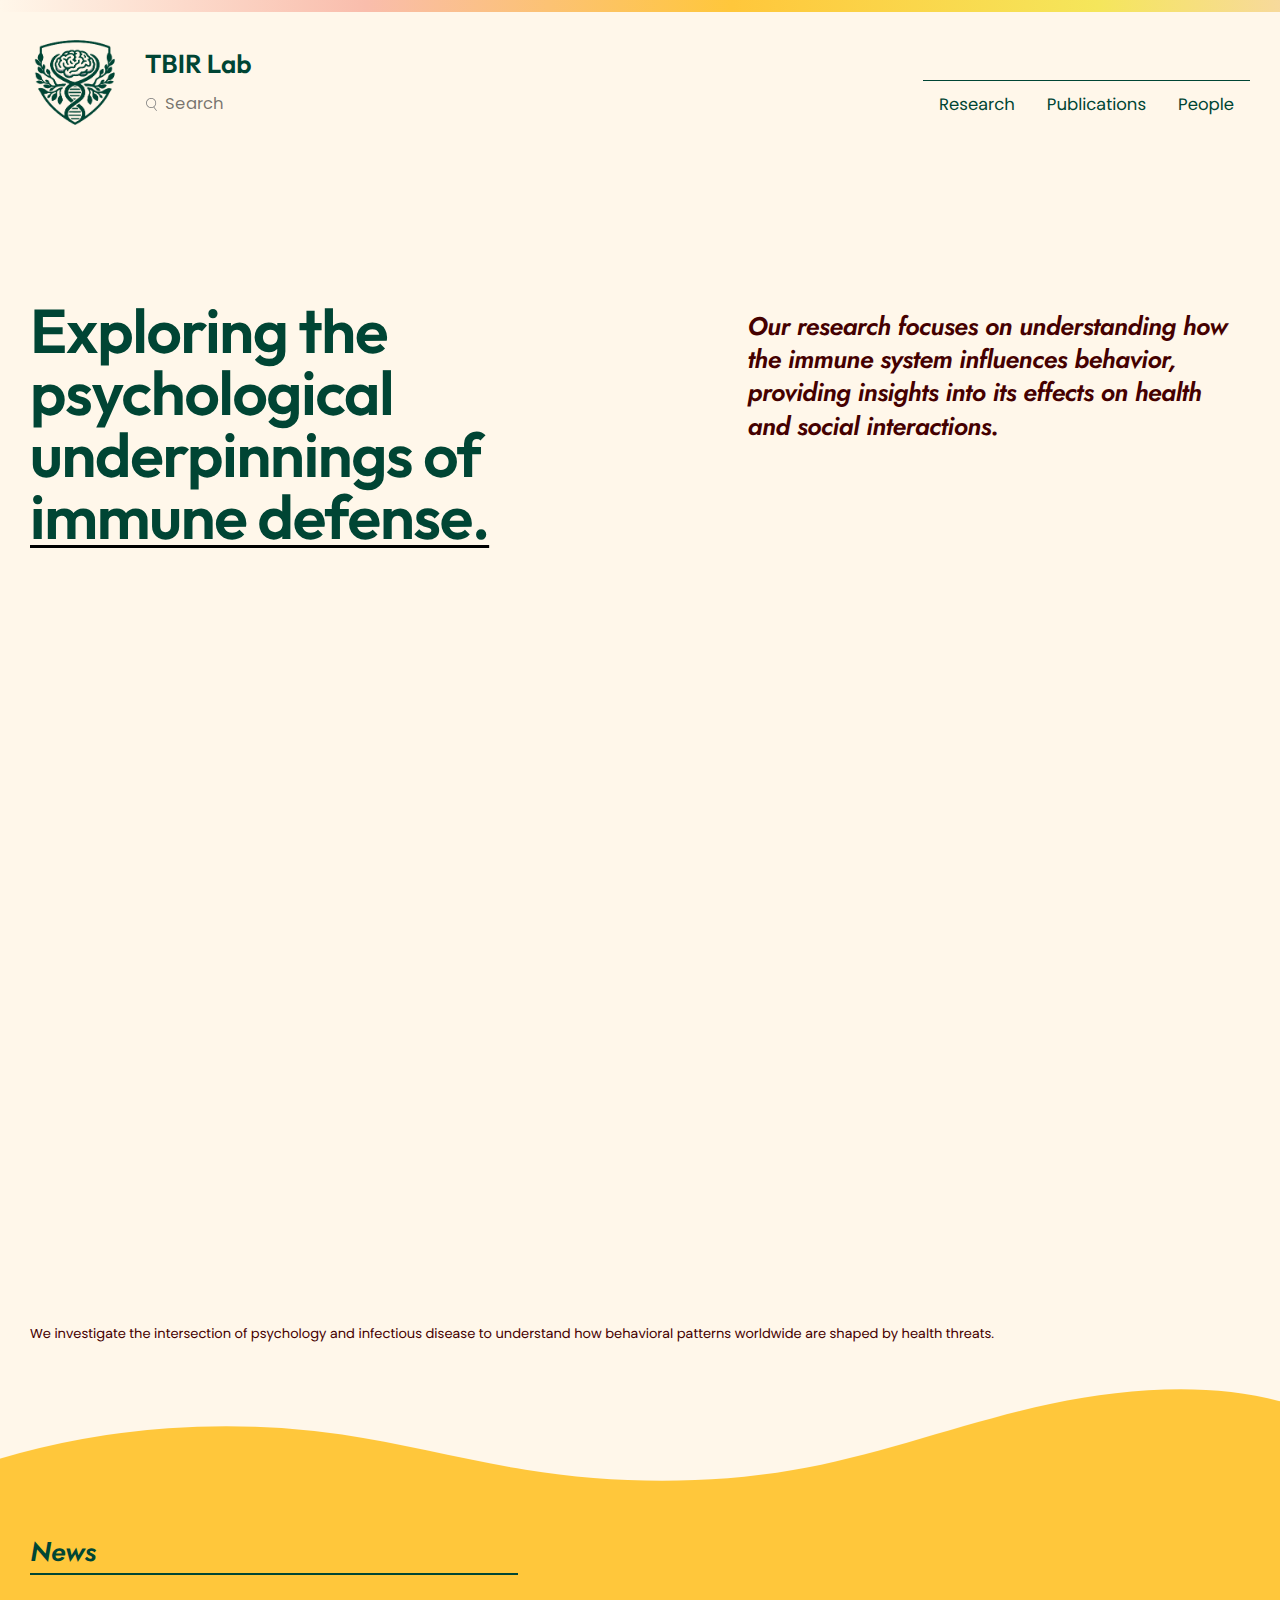
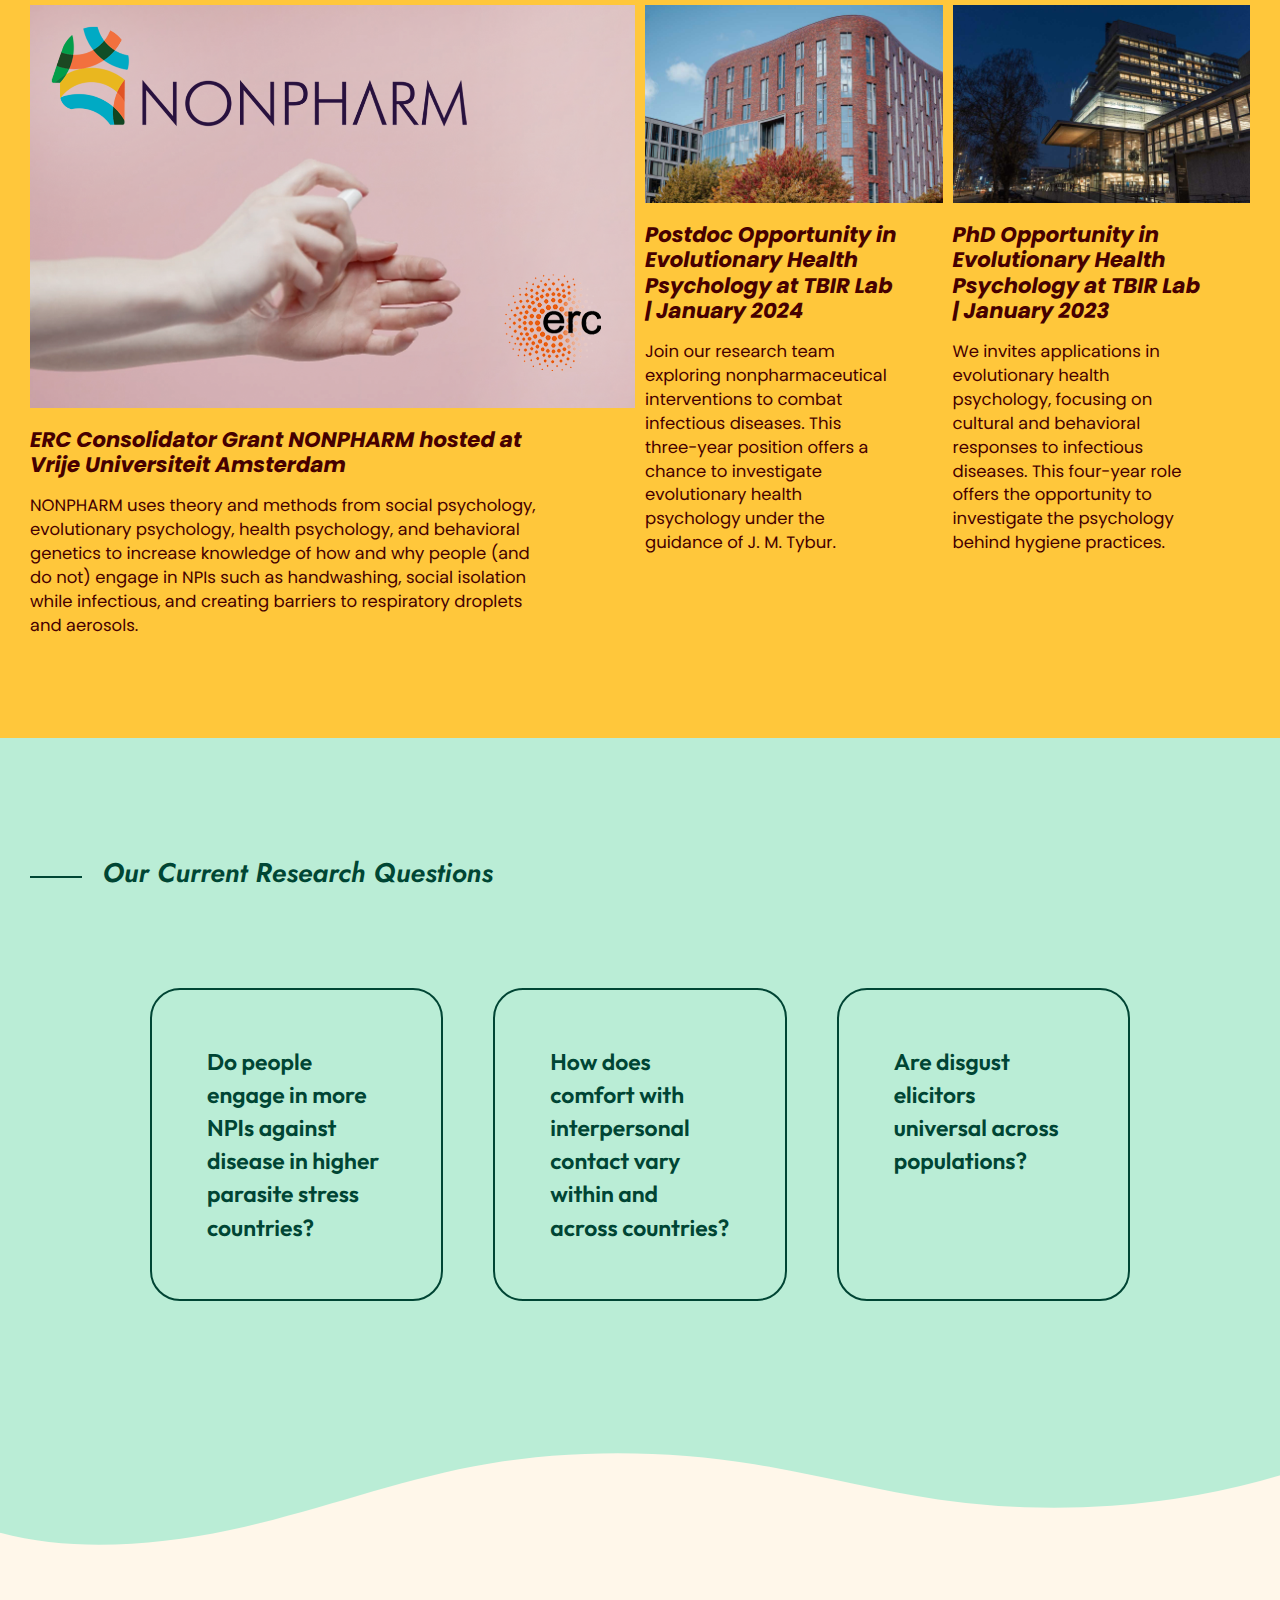
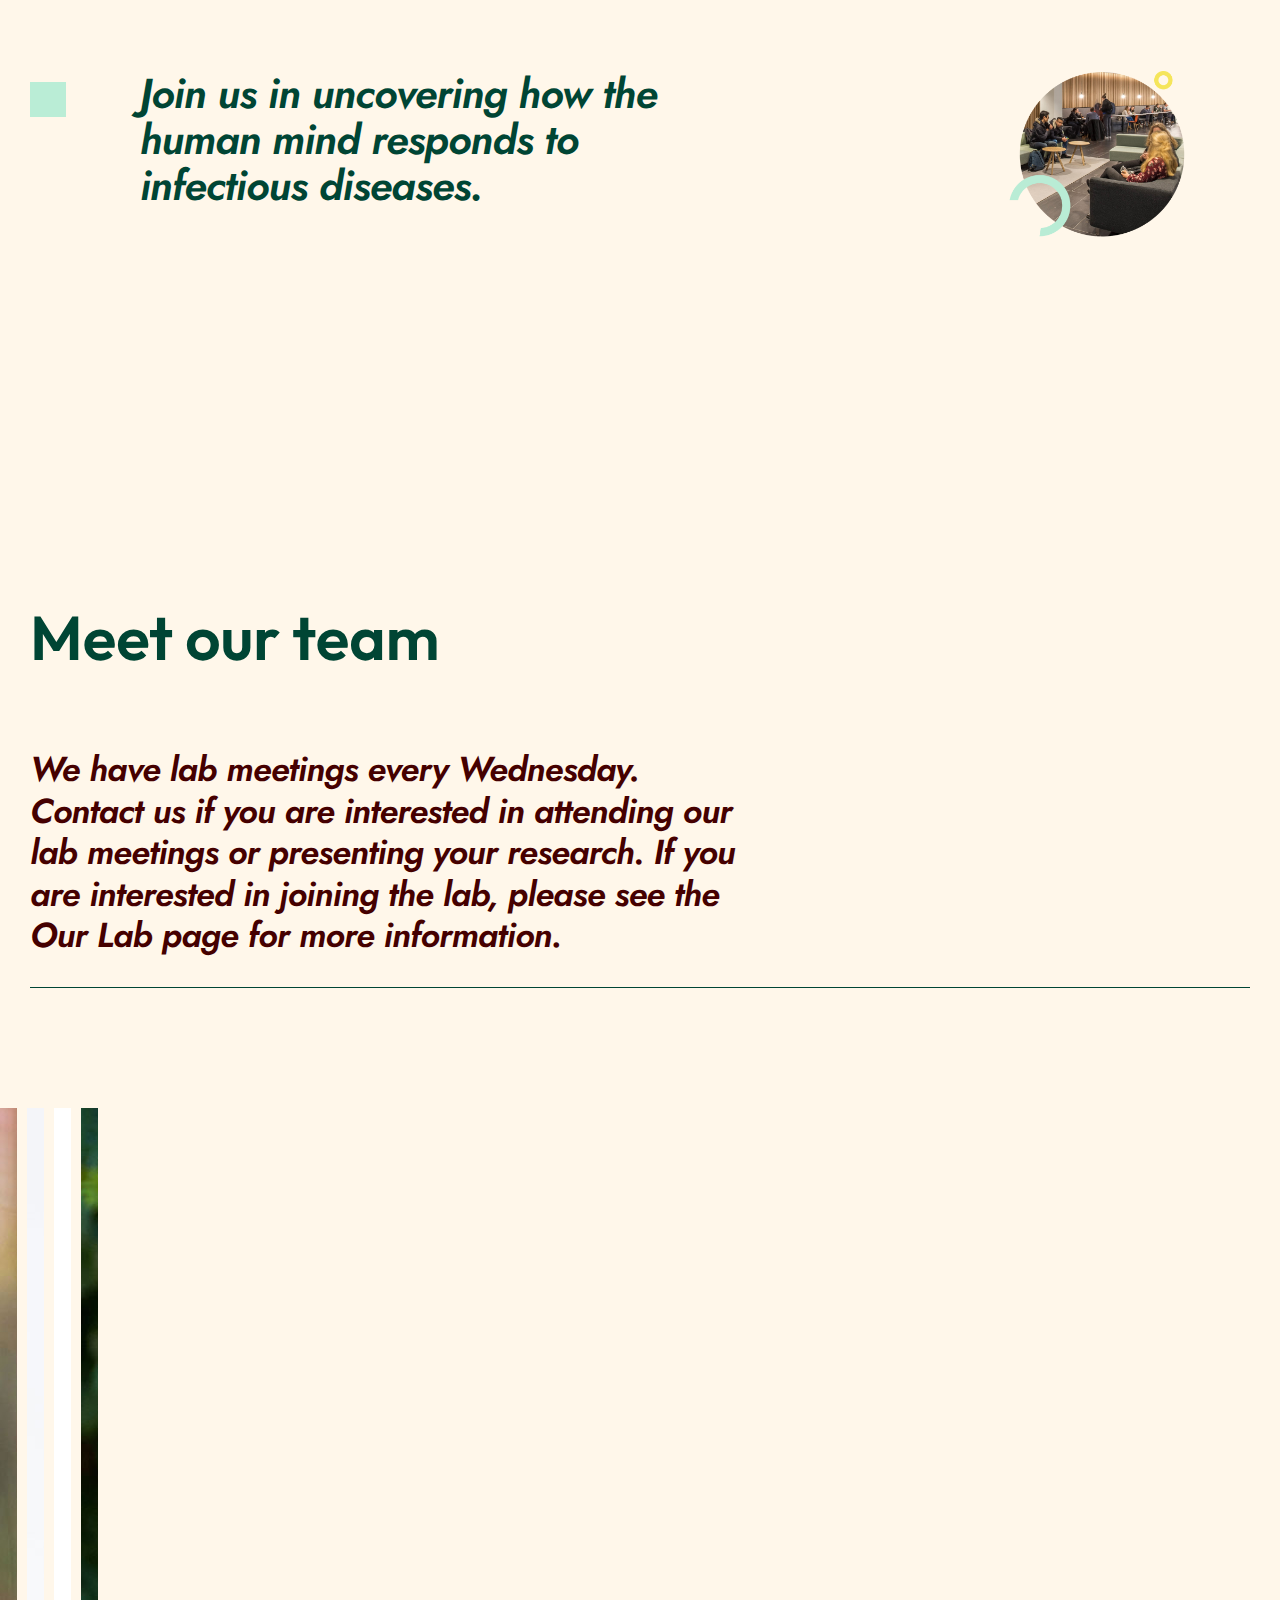
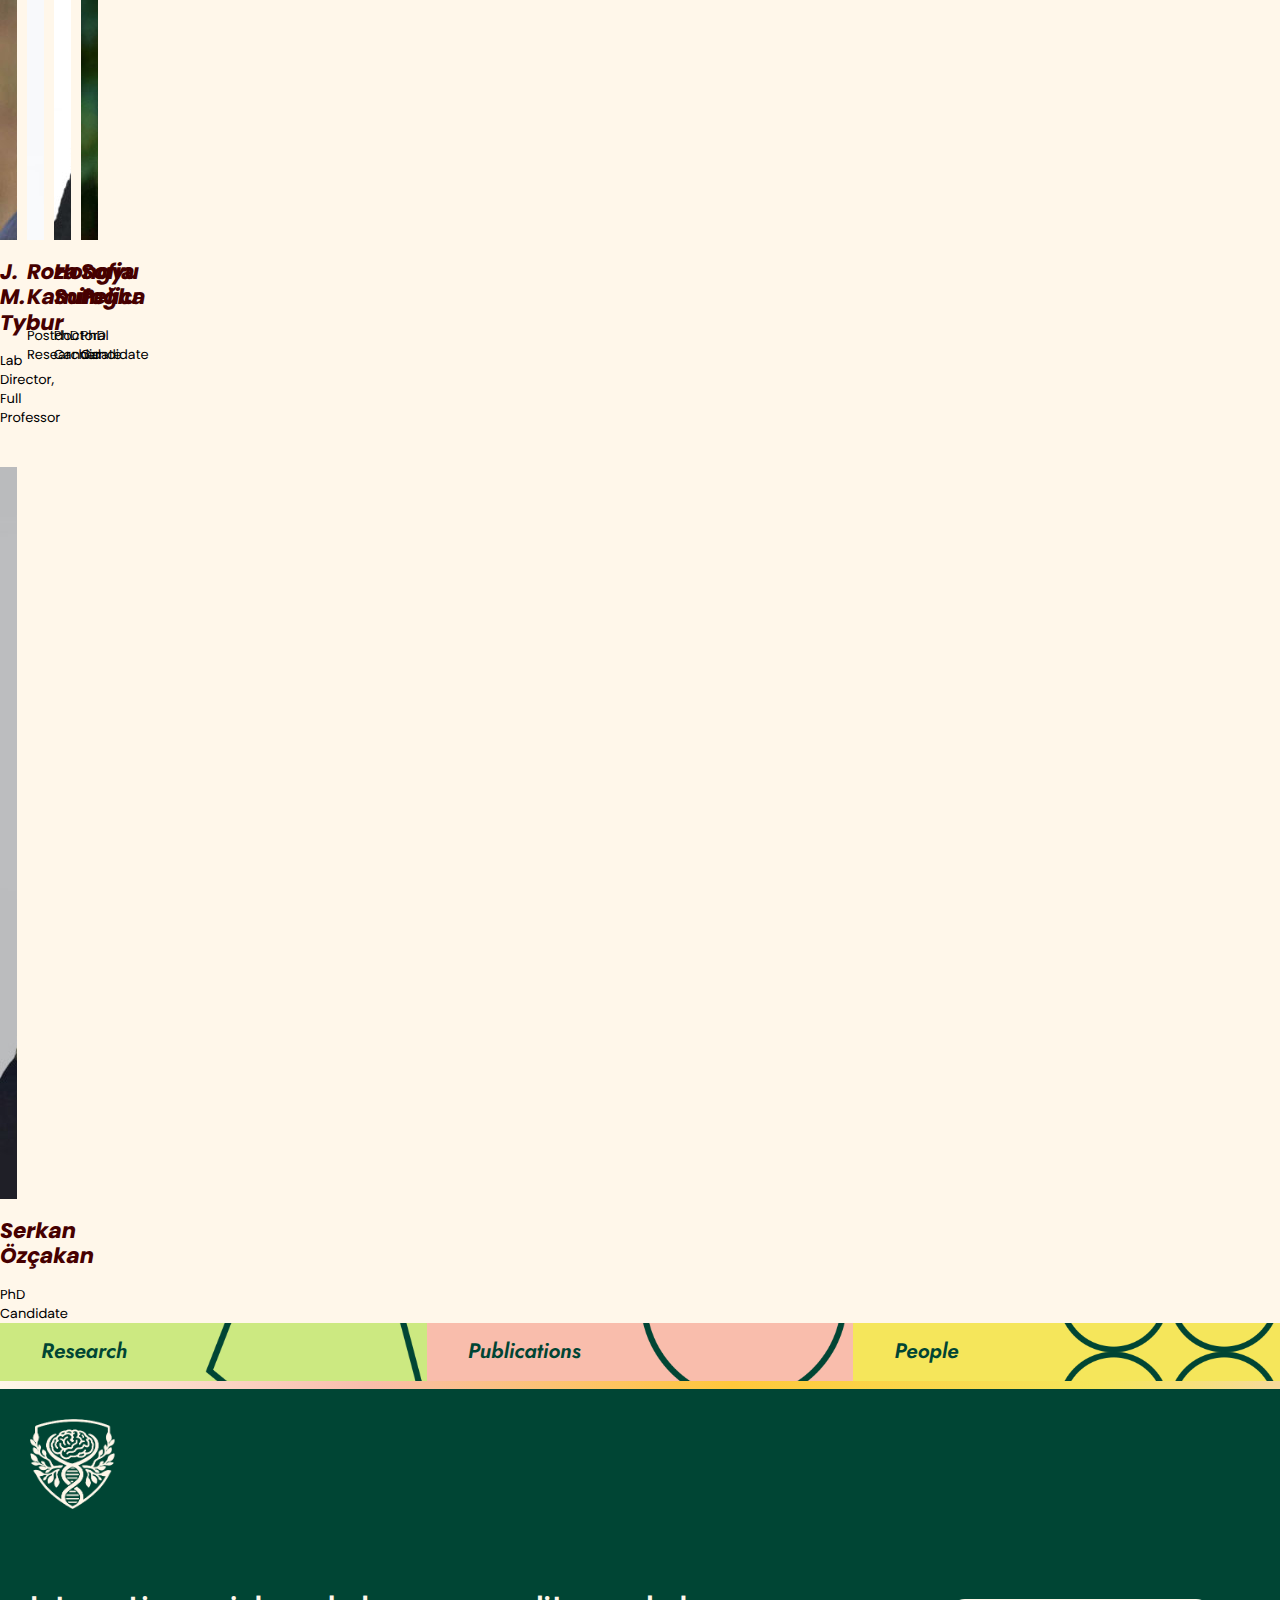
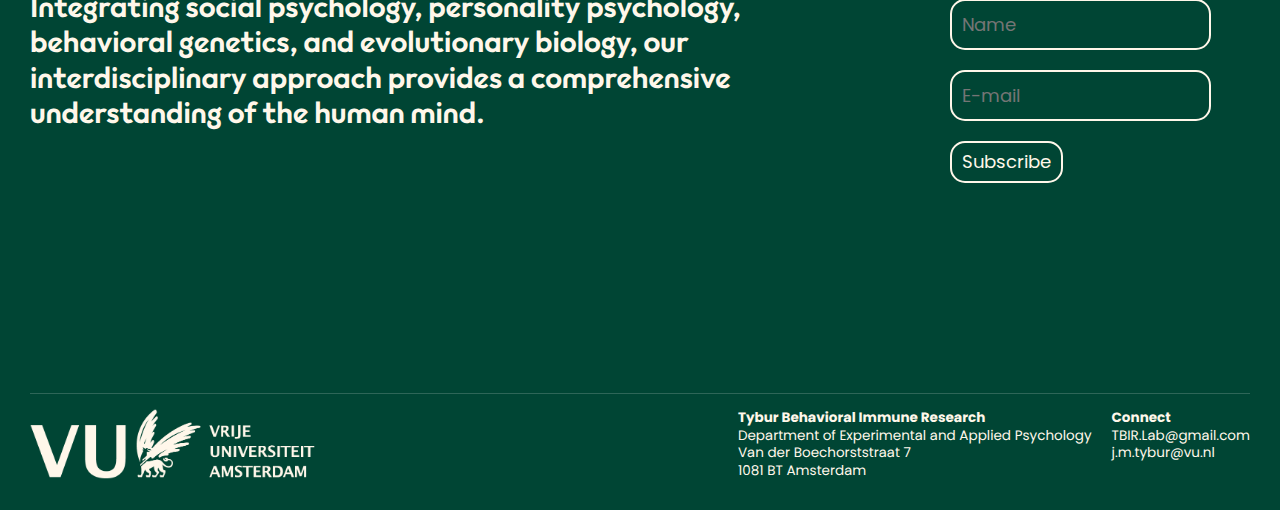
==== commit f862cae2: "Add files via upload" ====
--- a/People.html
+++ b/People.html
@@ -9,10 +9,10 @@
 <link rel="stylesheet" href="https://stackpath.bootstrapcdn.com/bootstrap/4.5.2/css/bootstrap.min.css">
 <link rel="preconnect" href="https://fonts.googleapis.com">
 <link rel="preconnect" href="https://fonts.gstatic.com" crossorigin>
-<link href="https://fonts.googleapis.com/css2?family=IBM+Plex+Sans+Condensed:ital,wght@0,100;0,200;0,300;0,400;0,500;0,600;0,700;1,100;1,200;1,300;1,400;1,500;1,600;1,700&family=IBM+Plex+Sans:ital,wght@0,100;0,200;0,300;0,400;0,500;0,600;0,700;1,100;1,200;1,300;1,400;1,500;1,600;1,700&family=Roboto+Mono:ital,wght@0,100..700;1,100..700&display=swap" rel="stylesheet">
+<link href="https://fonts.googleapis.com/css2?family=Jost:ital,wght@0,100..900;1,100..900&family=Outfit:wght@100..900&family=Poppins:ital,wght@0,100;0,200;0,300;0,400;0,500;0,600;0,700;0,800;0,900;1,100;1,200;1,300;1,400;1,500;1,600;1,700;1,800;1,900&display=swap" rel="stylesheet">
 
 <style>
-a,abbr,acronym,address,applet,article,aside,audio,b,big,blockquote,body,canvas,caption,center,cite,code,dd,del,details,dfn,div,dl,dt,em,fieldset,figcaption,figure,footer,form,h1,h2,h3,h4,h5,h6,header,hgroup,html,i,iframe,img,ins,kbd,label,legend,li,mark,menu,nav,object,ol,p,pre,q,s,samp,section,small,span,strike,strong,summary,table,tbody,td,tfoot,th,thead,time,tr,tt,u,ul,var,video {
+a,abbr,acronym,address,applet,art,aside,audio,b,big,blockquote,body,canvas,caption,center,cite,code,dd,del,details,dfn,div,dl,dt,em,fieldset,figcaption,figure,footer,form,h1,h2,h3,h4,h5,h6,header,hgroup,html,i,iframe,img,ins,kbd,label,legend,li,mark,menu,nav,object,ol,p,pre,q,s,samp,section,small,span,strike,strong,summary,table,tbody,td,tfoot,th,thead,time,tr,tt,u,ul,var,video {
     border: 0;
     font: inherit;
     font-size: 100%;
@@ -21,7 +21,7 @@
     vertical-align: baseline
 }
 
-article,aside,details,figcaption,figure,footer,header,hgroup,img,menu,nav,section,summary {
+art,aside,details,figcaption,figure,footer,header,hgroup,img,menu,nav,section,summary {
     display: block
 }
 
@@ -65,12 +65,12 @@
 }
 
 a {
-    color: black;
+    color: #004534;
     text-decoration: none
 }
 
 a:hover, a:focus {
-    color: black;
+    color: #cce981;
     text-decoration:none;
 }
 
@@ -248,42 +248,42 @@
 
 @font-face {
     font-display: auto;
-    font-family: "IBM Plex Sans Condensed", sans-serif;
+    font-family: "Outfit", sans-serif;
     font-style: normal;
     font-weight: 400;
 }
 
 @font-face {
     font-display: auto;
-    font-family: "IBM Plex Sans", sans-serif;
+    font-family: "Poppins", sans-serif;
     font-style: normal;
     font-weight: 400;
 }
 
 @font-face {
     font-display: auto;
-    font-family: "IBM Plex Sans", sans-serif;
+    font-family: "Poppins", sans-serif;
     font-style: italic;
     font-weight: 400;
 }
 
 @font-face {
     font-display: auto;
-    font-family: "IBM Plex Sans", sans-serif;
+    font-family: "Poppins", sans-serif;
     font-style: normal;
     font-weight: 700;
 }
 
 @font-face {
     font-display: auto;
-    font-family: "IBM Plex Sans", sans-serif;
+    font-family: "Poppins", sans-serif;
     font-style: italic;
     font-weight: 700;
 }
 
 @font-face {
     font-display: auto;
-    font-family: "Roboto Mono", monospace;
+    font-family: "Poppins", sans-serif;
     font-style: normal;
     font-weight: 400;
 }
@@ -360,11 +360,12 @@
     font-feature-settings: "ss02";
     -webkit-font-smoothing: antialiased;
     text-rendering: geometricPrecision;
-    color: var(--c-text);
-    font-family: "IBM Plex Sans", sans-serif;
+    color: #004534;
+    font-family: "Poppins", sans-serif;
     font-size: 16px;
     font-weight: 400;
-    line-height: 1.45
+    line-height: 1.45;
+    background-color: #fff7ea;
 }
 
 @media(min-width: 400px)and (max-width:1999px) {
@@ -384,7 +385,7 @@
 }
 
 .base {
-    background-color: var(--c-bg);
+    background-color: #fff7ea;
     display: -ms-flexbox;
     display: flex;
     -ms-flex-direction: column;
@@ -416,7 +417,7 @@
     color: var(--c-text);
     color: var(--c-bg);
     display: inline-block;
-    font-family: "IBM Plex Sans", sans-serif;
+    font-family: "Poppins", sans-serif;
     font-size: 16px;
     font-weight: 400;
     height: auto;
@@ -460,7 +461,7 @@
 .rich-text {
     word-wrap: break-word;
     color: var(--c-text);
-    font-family: "IBM Plex Sans", sans-serif;
+    font-family: "Poppins", sans-serif;
     font-size: 16px;
     font-weight: 400;
     line-height: 1.68;
@@ -481,7 +482,7 @@
 
 .align-left .rich-text h1 {
     color: var(--c-text);
-    font-family: "IBM Plex Sans Condensed", sans-serif;
+    font-family: "Outfit", sans-serif;
     font-size: 20px;
     font-weight: 400;
     font-weight: 700;
@@ -504,7 +505,7 @@
 
 .align-left .rich-text h2 {
     color: var(--c-text);
-    font-family: "IBM Plex Sans", sans-serif;
+    font-family: "Poppins", sans-serif;
     font-size: 16px;
     font-weight: 700;
     line-height: 1.3;
@@ -525,7 +526,7 @@
 
 .align-left .rich-text h3 {
     color: var(--c-text);
-    font-family: "Roboto Mono", monospace;
+    font-family: "Poppins", sans-serif;
     font-size: 12px;
     font-weight: 400;
     line-height: 1.2;
@@ -547,7 +548,7 @@
 .align-left .rich-text h4 {
     color: var(--c-text);
     color: var(--c-text-light);
-    font-family: "Roboto Mono", monospace;
+    font-family: "Poppins", sans-serif;
     font-size: 12px;
     font-weight: 400;
     line-height: 1.2;
@@ -569,7 +570,7 @@
 .align-left .rich-text h5 {
     color: var(--c-text);
     color: var(--c-text-light);
-    font-family: "Roboto Mono", monospace;
+    font-family: "Poppins", sans-serif;
     font-size: 12px;
     font-weight: 400;
     line-height: 1.2;
@@ -590,7 +591,7 @@
 
 .align-center .rich-text h1,.align-right .rich-text h1 {
     color: var(--c-text);
-    font-family: "IBM Plex Sans Condensed", sans-serif;
+    font-family: "Outfit", sans-serif;
     font-size: 35px;
     font-weight: 400;
     font-weight: 700;
@@ -613,7 +614,7 @@
 
 .align-center .rich-text h2,.align-right .rich-text h2 {
     color: var(--c-text);
-    font-family: "IBM Plex Sans", sans-serif;
+    font-family: "Poppins", sans-serif;
     font-size: 28px;
     font-weight: 400;
     letter-spacing: -.02em;
@@ -635,7 +636,7 @@
 
 .align-center .rich-text h3,.align-right .rich-text h3 {
     color: var(--c-text);
-    font-family: "IBM Plex Sans", sans-serif;
+    font-family: "Poppins", sans-serif;
     font-size: 20px;
     font-weight: 400;
     font-weight: 700;
@@ -662,7 +663,7 @@
 
 .align-center .rich-text h4,.align-right .rich-text h4 {
     color: var(--c-text);
-    font-family: "IBM Plex Sans", sans-serif;
+    font-family: "Poppins", sans-serif;
     font-size: 16px;
     font-weight: 700;
     line-height: 1.3;
@@ -683,7 +684,7 @@
 
 .align-center .rich-text h5,.align-right .rich-text h5 {
     color: var(--c-text);
-    font-family: "Roboto Mono", monospace;
+    font-family: "Poppins", sans-serif;
     font-size: 12px;
     font-weight: 400;
     line-height: 1.2;
@@ -705,7 +706,7 @@
 .rich-text h6 {
     color: var(--c-text);
     color: var(--c-text-light);
-    font-family: "Roboto Mono", monospace;
+    font-family: "Poppins", sans-serif;
     font-size: 12px;
     font-weight: 400;
     line-height: 1.2;
@@ -755,7 +756,7 @@
 
 .rich-text p.intro-paragraph {
     color: var(--c-text);
-    font-family: "IBM Plex Sans", sans-serif;
+    font-family: "Poppins", sans-serif;
     font-size: 28px;
     font-weight: 400;
     letter-spacing: -.02em;
@@ -807,7 +808,7 @@
 .rich-text ol {
     color: var(--c-text);
     counter-reset: counter;
-    font-family: "IBM Plex Sans", sans-serif;
+    font-family: "Poppins", sans-serif;
     font-size: 16px;
     font-weight: 400;
     line-height: 1.68;
@@ -851,7 +852,7 @@
 
 .rich-text ol ol {
     color: var(--c-text);
-    font-family: "IBM Plex Sans", sans-serif;
+    font-family: "Poppins", sans-serif;
     font-size: 16px;
     font-weight: 400;
     line-height: 1.68;
@@ -885,7 +886,7 @@
 
 .rich-text ol ol ol {
     color: var(--c-text);
-    font-family: "IBM Plex Sans", sans-serif;
+    font-family: "Poppins", sans-serif;
     font-size: 16px;
     font-weight: 400;
     line-height: 1.68;
@@ -919,7 +920,7 @@
 
 .rich-text ol ol ol ol {
     color: var(--c-text);
-    font-family: "IBM Plex Sans", sans-serif;
+    font-family: "Poppins", sans-serif;
     font-size: 16px;
     font-weight: 400;
     line-height: 1.68;
@@ -953,7 +954,7 @@
 
 .rich-text ol ol ol ol ol {
     color: var(--c-text);
-    font-family: "IBM Plex Sans", sans-serif;
+    font-family: "Poppins", sans-serif;
     font-size: 16px;
     font-weight: 400;
     line-height: 1.68;
@@ -987,7 +988,7 @@
 
 .rich-text ol ol ol ol ol ol {
     color: var(--c-text);
-    font-family: "IBM Plex Sans", sans-serif;
+    font-family: "Poppins", sans-serif;
     font-size: 16px;
     font-weight: 400;
     line-height: 1.68;
@@ -1021,7 +1022,7 @@
 
 .rich-text ul:not(.line-separated-list) {
     color: var(--c-text);
-    font-family: "IBM Plex Sans", sans-serif;
+    font-family: "Poppins", sans-serif;
     font-size: 16px;
     font-weight: 400;
     line-height: 1.68;
@@ -1077,7 +1078,7 @@
 
 .rich-text ul:not(.line-separated-list) ul {
     color: var(--c-text);
-    font-family: "IBM Plex Sans", sans-serif;
+    font-family: "Poppins", sans-serif;
     font-size: 16px;
     font-weight: 400;
     line-height: 1.68;
@@ -1112,7 +1113,7 @@
 
 .rich-text ul:not(.line-separated-list) ul ul {
     color: var(--c-text);
-    font-family: "IBM Plex Sans", sans-serif;
+    font-family: "Poppins", sans-serif;
     font-size: 16px;
     font-weight: 400;
     line-height: 1.68;
@@ -1147,7 +1148,7 @@
 
 .rich-text ul:not(.line-separated-list) ul ul ul {
     color: var(--c-text);
-    font-family: "IBM Plex Sans", sans-serif;
+    font-family: "Poppins", sans-serif;
     font-size: 16px;
     font-weight: 400;
     line-height: 1.68;
@@ -1203,7 +1204,7 @@
 
 .rich-text ul:not(.line-separated-list) ul ul ul ul {
     color: var(--c-text);
-    font-family: "IBM Plex Sans", sans-serif;
+    font-family: "Poppins", sans-serif;
     font-size: 16px;
     font-weight: 400;
     line-height: 1.68;
@@ -1238,7 +1239,7 @@
 
 .rich-text ul:not(.line-separated-list) ul ul ul ul ul {
     color: var(--c-text);
-    font-family: "IBM Plex Sans", sans-serif;
+    font-family: "Poppins", sans-serif;
     font-size: 16px;
     font-weight: 400;
     line-height: 1.68;
@@ -1273,7 +1274,7 @@
 
 .rich-text ul.line-separated-list {
     color: var(--c-text);
-    font-family: "IBM Plex Sans", sans-serif;
+    font-family: "Poppins", sans-serif;
     font-size: 16px;
     font-weight: 400;
     line-height: 1.68;
@@ -1313,7 +1314,7 @@
 
 .rich-text ul.line-separated-list ul {
     color: var(--c-text);
-    font-family: "IBM Plex Sans", sans-serif;
+    font-family: "Poppins", sans-serif;
     font-size: 16px;
     font-weight: 400;
     line-height: 1.68
@@ -1346,7 +1347,7 @@
 
 .rich-text ul.line-separated-list ul ul {
     color: var(--c-text);
-    font-family: "IBM Plex Sans", sans-serif;
+    font-family: "Poppins", sans-serif;
     font-size: 16px;
     font-weight: 400;
     line-height: 1.68
@@ -1379,7 +1380,7 @@
 
 .rich-text ul.line-separated-list ul ul ul {
     color: var(--c-text);
-    font-family: "IBM Plex Sans", sans-serif;
+    font-family: "Poppins", sans-serif;
     font-size: 16px;
     font-weight: 400;
     line-height: 1.68;
@@ -1419,7 +1420,7 @@
 
 .rich-text ul.line-separated-list ul ul ul ul {
     color: var(--c-text);
-    font-family: "IBM Plex Sans", sans-serif;
+    font-family: "Poppins", sans-serif;
     font-size: 16px;
     font-weight: 400;
     line-height: 1.68
@@ -1452,7 +1453,7 @@
 
 .rich-text ul.line-separated-list ul ul ul ul ul {
     color: var(--c-text);
-    font-family: "IBM Plex Sans", sans-serif;
+    font-family: "Poppins", sans-serif;
     font-size: 16px;
     font-weight: 400;
     line-height: 1.68
@@ -1490,7 +1491,7 @@
 
 .rich-text blockquote {
     color: var(--c-text);
-    font-family: "IBM Plex Sans", sans-serif;
+    font-family: "Poppins", sans-serif;
     font-size: 30px;
     font-weight: 400;
     letter-spacing: -.02em;
@@ -1521,7 +1522,7 @@
 
 .rich-text blockquote.small-quote {
     color: var(--c-text);
-    font-family: "IBM Plex Sans", sans-serif;
+    font-family: "Poppins", sans-serif;
     font-size: 20px;
     font-weight: 400;
     letter-spacing: -.02em;
@@ -1552,7 +1553,7 @@
 .rich-text blockquote cite,.rich-text blockquote strong {
     color: var(--c-text);
     display: block;
-    font-family: "IBM Plex Sans", sans-serif;
+    font-family: "Poppins", sans-serif;
     font-size: 16px;
     font-weight: 400;
     letter-spacing: 0;
@@ -1644,7 +1645,7 @@
     background-color: var(--c-text);
     border-radius: 4px;
     color: var(--c-bg);
-    font-family: "IBM Plex Sans", sans-serif;
+    font-family: "Poppins", sans-serif;
     font-size: 16px;
     font-weight: 400;
     line-height: 1.45;
@@ -1727,12 +1728,12 @@
     transition-timing-function: ease-out
 }
 
-.swiper-container-pointer-events {
+.swiper-container-pointer-eves {
     -ms-touch-action: pan-y;
     touch-action: pan-y
 }
 
-.swiper-container-pointer-events.swiper-container-vertical {
+.swiper-container-pointer-eves.swiper-container-vertical {
     -ms-touch-action: pan-x;
     touch-action: pan-x
 }
@@ -1771,7 +1772,7 @@
 .swiper-container-3d .swiper-slide-shadow-bottom,.swiper-container-3d .swiper-slide-shadow-left,.swiper-container-3d .swiper-slide-shadow-right,.swiper-container-3d .swiper-slide-shadow-top {
     height: 100%;
     left: 0;
-    pointer-events: none;
+    pointer-eves: none;
     position: absolute;
     top: 0;
     width: 100%;
@@ -1817,44 +1818,68 @@
     scroll-snap-type: y mandatory
 }
 
-.article-landing__body {
+	
+.header__border {
+    -webkit-animation: gradientMove 30s linear infinite;
+    animation: gradientMove 30s linear infinite;
+    background: linear-gradient(90deg,#fff7ea,#f9bdac,#ffc73b,#f5e65b,#f9cddc,#cce981,#baedd6,#fff7ea);
+    background-size: 200% 100%;
+    height: 12px;
+    left: 0;
+    position: absolute;
+    top: 0;
+    width: 100%
+}
+
+.is-pic .header__border {
+    display: none
+}
+
+@media(prefers-reduced-motion:reduce) {
+    .header__border {
+        -webkit-animation: none;
+        animation: none
+    }
+}
+	
+.art-landing__body {
     margin-bottom: 100px;
     padding-left: 20px;
     padding-right: 20px
 }
 
 @media(min-width: 768px) {
-    .article-landing__body {
+    .art-landing__body {
         margin-bottom:120px;
         padding-left: 30px;
         padding-right: 30px
     }
 }
 
-.article-landing__press {
+.art-landing__press {
     padding-left: 20px;
     padding-right: 20px;
     padding-top: 120px
 }
 
 @media(min-width: 768px) {
-    .article-landing__press {
+    .art-landing__press {
         padding-left:30px;
         padding-right: 30px
     }
 }
 
-.article-landing__tease-grid {
+.art-landing__tease-grid {
     margin-bottom: 100px
 }
 
 @media(min-width: 768px) {
-    .article-landing__tease-grid {
+    .art-landing__tease-grid {
         margin-bottom:120px
     }
 }
 
-.article-archive__body {
+.art-arc__body {
     margin-bottom: 20px;
     margin-top: 20px;
     padding-left: 20px;
@@ -1862,7 +1887,7 @@
 }
 
 @media(min-width: 768px) {
-    .article-archive__body {
+    .art-arc__body {
         margin-bottom:40px;
         margin-top: 40px;
         padding-left: 30px;
@@ -1870,23 +1895,23 @@
     }
 }
 
-.article-archive__tease-grid {
+.art-arc__tease-grid {
     margin-bottom: 100px
 }
 
 @media(min-width: 768px) {
-    .article-archive__tease-grid {
+    .art-arc__tease-grid {
         margin-bottom:120px
     }
 }
 
-.article__body {
+.art__body {
     background-color: var(--c-bg);
     padding: 100px 20px
 }
 
 @media(min-width: 768px) {
-    .article__body {
+    .art__body {
         padding-bottom:120px;
         padding-left: 30px;
         padding-right: 30px;
@@ -1917,7 +1942,7 @@
 
 .category__title {
     color: var(--c-text);
-    font-family: "IBM Plex Sans", sans-serif;
+    font-family: "Poppins", sans-serif;
     font-size: 40px;
     font-weight: 400;
     letter-spacing: -.05em;
@@ -1944,7 +1969,7 @@
 
 .category__desc {
     color: var(--c-text);
-    font-family: "IBM Plex Sans", sans-serif;
+    font-family: "Poppins", sans-serif;
     font-size: 16px;
     font-weight: 400;
     line-height: 1.45;
@@ -2034,7 +2059,7 @@
 
 .error-page__title {
     bottom: 50%;
-    font-family: "IBM Plex Sans", sans-serif;
+    font-family: "Poppins", sans-serif;
     font-size: 40vw;
     left: -120%;
     letter-spacing: -.06em;
@@ -2059,7 +2084,7 @@
 
 .error-page__description {
     color: var(--c-text);
-    font-family: "IBM Plex Sans", sans-serif;
+    font-family: "Poppins", sans-serif;
     font-size: 28px;
     font-weight: 400;
     letter-spacing: -.02em;
@@ -2193,7 +2218,7 @@
     color: #fff;
     display: -ms-flexbox;
     display: flex;
-    font-family: "IBM Plex Sans", sans-serif;
+    font-family: "Poppins", sans-serif;
     font-size: .65em;
     justify-content: space-around
 }
@@ -2333,19 +2358,20 @@
 }
 
 .home__lab-tease {
-    position: relative
+    position: relative;
 }
 
 .page__body {
-    /* padding: 100px 20px */
+	position: relative;
 }
 
 @media(min-width: 768px) {
     .page__body {
-        padding-bottom:120px;
-       /* padding-left: 30px;
-        padding-right: 30px; */
-        padding-top: 120px
+        /* padding-bottom:120px;
+        padding-left: 30px;
+        padding-right: 30px; 
+        padding-top: 120px*/
+	    	position: relative;
     }
 }
 
@@ -2400,7 +2426,7 @@
 
 .search__title {
     color: var(--c-text);
-    font-family: "IBM Plex Sans", sans-serif;
+    font-family: "Poppins", sans-serif;
     font-size: 60px;
     font-weight: 200;
     letter-spacing: -.05em;
@@ -2433,7 +2459,7 @@
 
 .search__count {
     color: var(--c-text);
-    font-family: "Roboto Mono", monospace;
+    font-family: "Poppins", sans-serif;
     font-size: 12px;
     font-weight: 400;
     line-height: 1.45;
@@ -2454,7 +2480,7 @@
 
 .search__no-results {
     color: var(--c-text);
-    font-family: "IBM Plex Sans", sans-serif;
+    font-family: "Poppins", sans-serif;
     font-size: 28px;
     font-weight: 400;
     letter-spacing: -.02em;
@@ -2473,37 +2499,37 @@
     }
 }
 
-.venture__body {
+.ve__body {
     margin-bottom: 100px;
     padding-left: 20px;
     padding-right: 20px
 }
 
 @media(min-width: 768px) {
-    .venture__body {
+    .ve__body {
         margin-bottom:120px;
         padding-left: 30px;
         padding-right: 30px
     }
 }
 
-.archive {
+.arc {
     padding: 120px 20px
 }
 
 @media(min-width: 768px) {
-    .archive {
+    .arc {
         padding-left:30px;
         padding-right: 30px
     }
 }
 
-.archive__wrapper {
+.arc__wrapper {
     position: relative
 }
 
 @media(min-width: 1070px) {
-    .archive__wrapper {
+    .arc__wrapper {
         -ms-flex-align:start;
         align-items: flex-start;
         -moz-column-gap: 10px;
@@ -2513,12 +2539,12 @@
     }
 }
 
-.archive__filter-group {
+.arc__filter-group {
     margin-bottom: 60px
 }
 
 @media(min-width: 1070px) {
-    .archive__filter-group {
+    .arc__filter-group {
         grid-column:1/span 2;
         height: -webkit-fit-content;
         height: -moz-fit-content;
@@ -2530,7 +2556,7 @@
     }
 }
 
-.archive__search-form {
+.arc__search-form {
     -ms-flex-align: center;
     align-items: center;
     border-bottom: 1px solid var(--c-border-dark);
@@ -2540,43 +2566,43 @@
     padding: 0 0 10px
 }
 
-.archive__search-icon {
+.arc__search-icon {
     -ms-flex-negative: 0;
     flex-shrink: 0;
     width: 14px
 }
 
-.archive__search-submit {
+.arc__search-submit {
     border-radius: 1px;
     cursor: pointer;
     display: block;
     padding: 4px 0 4px 4px
 }
 
-.archive__search-arrow {
+.arc__search-arrow {
     color: var(--c-text);
     height: .6em;
     width: .6em
 }
 
-.archive__search-input {
+.arc__search-input {
     -ms-flex: 1;
     flex: 1
 }
 
-.archive__search-input input {
+.arc__search-input input {
     display: block;
     width: 100%
 }
 
-.archive__filter-taxonomy:not(:first-child) {
+.arc__filter-taxonomy:not(:first-child) {
     margin-top: 25px
 }
 
-.block-accordion__toggle.archive__filter-label-button {
+.block-accordion__toggle.arc__filter-label-button {
     border-bottom: 1px solid var(--c-border-dark);
     color: var(--c-text);
-    font-family: "Roboto Mono", monospace;
+    font-family: "Poppins", sans-serif;
     font-size: 12px;
     font-weight: 400;
     line-height: 1.2;
@@ -2584,40 +2610,40 @@
 }
 
 @media(min-width: 400px)and (max-width:1999px) {
-    .block-accordion__toggle.archive__filter-label-button {
+    .block-accordion__toggle.arc__filter-label-button {
         font-size:calc(11.5px + .125vw)
     }
 }
 
 @media(min-width: 2000px) {
-    .block-accordion__toggle.archive__filter-label-button {
+    .block-accordion__toggle.arc__filter-label-button {
         font-size:14px
     }
 }
 
-.archive__filter-taxonomy-label {
+.arc__filter-taxonomy-label {
     text-align: start
 }
 
-.block-accordion__toggle-icon.archive__filter-label-icon {
+.block-accordion__toggle-icon.arc__filter-label-icon {
     margin-right: 0
 }
 
-.block-accordion__text.archive__filter-accordion {
+.block-accordion__text.arc__filter-accordion {
     max-height: 360px;
     overflow: auto;
     width: 100%
 }
 
-.block-accordion__toggle[aria-expanded=true]~.block-accordion__text.archive__filter-accordion {
+.block-accordion__toggle[aria-expanded=true]~.block-accordion__text.arc__filter-accordion {
     margin-top: 0
 }
 
-.block-accordion__toggle[aria-expanded=true]~.block-accordion__text.archive__filter-accordion.has-overflow {
+.block-accordion__toggle[aria-expanded=true]~.block-accordion__text.arc__filter-accordion.has-overflow {
     box-shadow: inset 0 -30px 20px -40px rgba(0,0,0,.8)
 }
 
-.archive__filter-link {
+.arc__filter-link {
     -ms-flex-align: baseline;
     align-items: baseline;
     border-bottom: 1px solid var(--c-border);
@@ -2629,21 +2655,21 @@
     padding-top: 7px
 }
 
-.archive__filter-link:focus .archive__filter-dot,.archive__filter-link:hover .archive__filter-dot {
+.arc__filter-link:focus .arc__filter-dot,.arc__filter-link:hover .arc__filter-dot {
     background-color: var(--c-text-light)
 }
 
-.active .archive__filter-link .archive__filter-count {
+.active .arc__filter-link .arc__filter-count {
     color: var(--c-text)
 }
 
-.active .archive__filter-link .archive__filter-dot {
+.active .arc__filter-link .arc__filter-dot {
     background-color: var(--c-pop)
 }
 
-.archive__filter-name {
-    color: var(--c-text);
-    font-family: "Roboto Mono", monospace;
+.arc__filter-name {
+    color: var(--c-text);
+    font-family: "Poppins", sans-serif;
     font-size: 12px;
     font-weight: 400;
     line-height: 1.2;
@@ -2651,21 +2677,21 @@
 }
 
 @media(min-width: 400px)and (max-width:1999px) {
-    .archive__filter-name {
+    .arc__filter-name {
         font-size:calc(11.5px + .125vw)
     }
 }
 
 @media(min-width: 2000px) {
-    .archive__filter-name {
+    .arc__filter-name {
         font-size:14px
     }
 }
 
-.archive__filter-count {
+.arc__filter-count {
     color: var(--c-text);
     color: var(--c-text-light);
-    font-family: "Roboto Mono", monospace;
+    font-family: "Poppins", sans-serif;
     font-size: 12px;
     font-weight: 400;
     line-height: 1.2;
@@ -2673,23 +2699,23 @@
 }
 
 @media(min-width: 400px)and (max-width:1999px) {
-    .archive__filter-count {
+    .arc__filter-count {
         font-size:calc(11.5px + .125vw)
     }
 }
 
 @media(min-width: 2000px) {
-    .archive__filter-count {
+    .arc__filter-count {
         font-size:14px
     }
 }
 
-.archive__filter-dot {
+.arc__filter-dot {
     aspect-ratio: 1/1;
     background-color: var(--c-bg-light);
     border-radius: 1000px;
     color: var(--c-text);
-    font-family: "Roboto Mono", monospace;
+    font-family: "Poppins", sans-serif;
     font-size: 12px;
     font-weight: 400;
     height: .9em;
@@ -2701,18 +2727,18 @@
 }
 
 @media(min-width: 400px)and (max-width:1999px) {
-    .archive__filter-dot {
+    .arc__filter-dot {
         font-size:calc(11.5px + .125vw)
     }
 }
 
 @media(min-width: 2000px) {
-    .archive__filter-dot {
+    .arc__filter-dot {
         font-size:14px
     }
 }
 
-.ventures-landing__grid {
+.ves-landing__grid {
     display: -ms-flexbox;
     display: flex;
     -ms-flex-direction: column;
@@ -2720,18 +2746,18 @@
     gap: 10px
 }
 
-.ventures-landing__grid.list {
+.ves-landing__grid.list {
     gap: 0
 }
 
 @media(min-width: 600px) {
-    .ventures-landing__grid {
+    .ves-landing__grid {
         grid-gap:10px;
         display: grid;
         grid-template-columns: repeat(2,1fr)
     }
 
-    .ventures-landing__grid.list {
+    .ves-landing__grid.list {
         display: -ms-flexbox;
         display: flex;
         -ms-flex-direction: column;
@@ -2741,13 +2767,13 @@
 }
 
 @media(min-width: 1070px) {
-    .ventures-landing__grid {
+    .ves-landing__grid {
         grid-column:4/span 9
     }
 }
 
 @media(min-width: 1200px) {
-    .ventures-landing__grid {
+    .ves-landing__grid {
         grid-template-columns:repeat(3,1fr)
     }
 }
@@ -2785,14 +2811,14 @@
     }
 }
 
-.lab__venture-spotlight {
+.lab__ve-spotlight {
     margin-bottom: 100px;
     padding-left: 20px;
     padding-right: 20px
 }
 
 @media(min-width: 768px) {
-    .lab__venture-spotlight {
+    .lab__ve-spotlight {
         margin-bottom:120px;
         padding-left: 30px;
         padding-right: 30px
@@ -2819,34 +2845,34 @@
     }
 }
 
-.press-archive__body .press-list {
+.press-arc__body .press-list {
     margin-bottom: 30px
 }
 
-.press-archive__body .pagination {
+.press-arc__body .pagination {
     border-top: 0;
     margin-top: 0;
     padding-top: 0
 }
 
-.press-archive__list {
+.press-arc__list {
     margin-left: -20px;
     margin-right: -20px
 }
 
 @media(min-width: 768px) {
-    .press-archive__list {
+    .press-arc__list {
         margin-left:-30px;
         margin-right: -30px
     }
 }
 
-.press-archive__pagination {
+.press-arc__pagination {
     margin-bottom: 20px
 }
 
 @media(min-width: 768px) {
-    .press-archive__pagination {
+    .press-arc__pagination {
         margin-bottom:40px
     }
 }
@@ -2875,7 +2901,7 @@
     color: var(--c-text-light)
 }
 
-.event__body {
+.eve__body {
     margin-bottom: 100px;
     margin-top: 100px;
     padding-left: 20px;
@@ -2884,7 +2910,7 @@
 }
 
 @media(min-width: 768px) {
-    .event__body {
+    .eve__body {
         margin-bottom:120px;
         margin-top: 120px;
         padding-left: 30px;
@@ -2893,7 +2919,7 @@
 }
 
 @media(min-width: 1070px) {
-    .event__body {
+    .eve__body {
         -moz-column-gap:10px;
         column-gap: 10px;
         display: grid;
@@ -2901,24 +2927,24 @@
     }
 }
 
-.event__blocks {
+.eve__blocks {
     position: relative;
     z-index: 1
 }
 
 @media(min-width: 1070px) {
-    .event__blocks {
+    .eve__blocks {
         grid-column:1/span 4;
         grid-row-start: 1
     }
 }
 
-.event-info__wrapper {
+.eve-info__wrapper {
     margin-bottom: 100px
 }
 
 @media(min-width: 1070px) {
-    .event-info__wrapper {
+    .eve-info__wrapper {
         grid-column:1/span 1;
         grid-row-start: 1;
         margin-bottom: 0;
@@ -2926,14 +2952,14 @@
     }
 }
 
-.event__recirc {
+.eve__recirc {
     margin-bottom: 100px;
     padding-left: 20px;
     padding-right: 20px
 }
 
 @media(min-width: 768px) {
-    .event__recirc {
+    .eve__recirc {
         margin-bottom:120px;
         padding-left: 30px;
         padding-right: 30px
@@ -3026,7 +3052,7 @@
 
 .login-title {
     color: var(--c-text);
-    font-family: "IBM Plex Sans", sans-serif;
+    font-family: "Poppins", sans-serif;
     font-size: 35px;
     font-weight: 400;
     letter-spacing: -.02em;
@@ -3046,11 +3072,11 @@
     }
 }
 
-.login__copyright,.login__fieldgroup {
+.login__cr,.login__fieldgroup {
     margin-top: 20px
 }
 
-.login__copyright label,.login__fieldgroup label {
+.login__cr label,.login__fieldgroup label {
     display: block;
     margin-bottom: 10px
 }
@@ -3094,7 +3120,7 @@
 
 .directory__title {
     color: var(--c-text);
-    font-family: "IBM Plex Sans", sans-serif;
+    font-family: "Poppins", sans-serif;
     font-size: 20px;
     font-weight: 700;
     letter-spacing: -.02em;
@@ -3150,7 +3176,7 @@
     cursor: pointer;
     display: -ms-flexbox;
     display: flex;
-    font-family: "IBM Plex Sans", sans-serif;
+    font-family: "Poppins", sans-serif;
     font-size: 16px;
     font-weight: 400;
     justify-content: space-between;
@@ -3267,7 +3293,7 @@
 
 .directory__label {
     color: var(--c-text);
-    font-family: "IBM Plex Sans", sans-serif;
+    font-family: "Poppins", sans-serif;
     font-size: 28px;
     font-weight: 400;
     letter-spacing: -.02em;
@@ -3344,7 +3370,7 @@
 @media(min-width: 768px) {
     .directory__content {
         color:var(--c-text);
-        font-family: "IBM Plex Sans", sans-serif;
+        font-family: "Poppins", sans-serif;
         font-size: 28px;
         font-weight: 400;
         letter-spacing: -.02em;
@@ -3385,7 +3411,7 @@
 
 .directory-item__big-text {
     color: var(--c-text-light);
-    font-family: "IBM Plex Sans", sans-serif;
+    font-family: "Poppins", sans-serif;
     font-size: 20px;
     font-weight: 400;
     letter-spacing: -.02em;
@@ -3411,7 +3437,7 @@
 
 .directory-item__small-text {
     color: var(--c-text-light);
-    font-family: "IBM Plex Sans", sans-serif;
+    font-family: "Poppins", sans-serif;
     font-size: 16px;
     font-weight: 400;
     line-height: 1.68;
@@ -3436,7 +3462,7 @@
 
 .directory-item__list--rows {
     color: var(--c-text);
-    font-family: "IBM Plex Sans", sans-serif;
+    font-family: "Poppins", sans-serif;
     font-size: 16px;
     font-weight: 400;
     line-height: 1.3
@@ -3493,7 +3519,7 @@
     -moz-column-gap: 10px;
     column-gap: 10px;
     display: grid;
-    font-family: "Roboto Mono", monospace;
+    font-family: "Poppins", sans-serif;
     font-size: 12px;
     font-weight: 400;
     grid-template-columns: 1fr 1fr 1fr;
@@ -3520,35 +3546,35 @@
     margin-top: 40px
 }
 
-.archive__search-input input {
-    color: var(--c-text);
-    font-family: "IBM Plex Sans", sans-serif;
+.arc__search-input input {
+    color: var(--c-text);
+    font-family: "Poppins", sans-serif;
     font-size: 16px;
     font-weight: 400;
     line-height: 1.3
 }
 
 @media(min-width: 400px)and (max-width:1999px) {
-    .archive__search-input input {
+    .arc__search-input input {
         font-size:calc(15.75px + .0625vw)
     }
 }
 
 @media(min-width: 2000px) {
-    .archive__search-input input {
+    .arc__search-input input {
         font-size:17px
     }
 }
 
-.archive__search-submit {
+.arc__search-submit {
     background-color: rgba(0,0,0,0);
     -moz-columns: var(--c-text);
     columns: var(--c-text)
 }
 
-.archive__search-clear {
+.arc__search-clear {
     color: var(--c-text-light);
-    font-family: "IBM Plex Sans", sans-serif;
+    font-family: "Poppins", sans-serif;
     font-size: 16px;
     font-weight: 400;
     line-height: 1.3;
@@ -3556,18 +3582,18 @@
 }
 
 @media(min-width: 400px)and (max-width:1999px) {
-    .archive__search-clear {
+    .arc__search-clear {
         font-size:calc(15.75px + .0625vw)
     }
 }
 
 @media(min-width: 2000px) {
-    .archive__search-clear {
+    .arc__search-clear {
         font-size:17px
     }
 }
 
-.archive__search-clear a:focus,.archive__search-clear a:hover {
+.arc__search-clear a:focus,.arc__search-clear a:hover {
     text-decoration: underline
 }
 
@@ -3578,7 +3604,7 @@
     color: var(--c-text);
     color: var(--c-bg);
     display: inline-block;
-    font-family: "Roboto Mono", monospace;
+    font-family: "Poppins", sans-serif;
     font-size: 12px;
     font-weight: 400;
     line-height: 1;
@@ -3732,7 +3758,7 @@
 
 .announcement__description,.announcement__headline {
     color: var(--c-text);
-    font-family: "IBM Plex Sans", sans-serif;
+    font-family: "Poppins", sans-serif;
     font-size: 16px;
     font-weight: 400;
     line-height: 1.3
@@ -3824,114 +3850,114 @@
     width: .725em
 }
 
-.article-footer {
+.art-footer {
     border-top: 3px solid var(--c-text);
     margin-bottom: 20px
 }
 
-.align-left .article-footer>* {
+.align-left .art-footer>* {
     grid-column-end: 3;
     grid-column-start: 1
 }
 
 @media(min-width: 1070px) {
-    .align-left .article-footer>* {
+    .align-left .art-footer>* {
         grid-column-end:7;
         grid-column-start: 1
     }
 }
 
-.align-right .article-footer>* {
+.align-right .art-footer>* {
     grid-column-end: 3;
     grid-column-start: 1
 }
 
 @media(min-width: 1070px) {
-    .align-right .article-footer>* {
+    .align-right .art-footer>* {
         grid-column-end:13;
         grid-column-start: 7
     }
 }
 
-.align-center .article-footer>* {
+.align-center .art-footer>* {
     grid-column-end: 3;
     grid-column-start: 1
 }
 
 @media(min-width: 1070px) {
-    .align-center .article-footer>* {
+    .align-center .art-footer>* {
         grid-column-end:10;
         grid-column-start: 4
     }
 }
 
-.article-footer__definition-list {
+.art-footer__definition-list {
     width: 100%
 }
 
-.article-footer__bylines {
+.art-footer__bylines {
     border-bottom: 1px solid var(--c-border);
     padding-bottom: 10px;
     padding-top: 10px
 }
 
 @media(min-width: 600px) {
-    .article-footer__bylines {
+    .art-footer__bylines {
         display:-ms-flexbox;
         display: flex
     }
 }
 
-.article-footer__bylines-label {
-    color: var(--c-text);
-    font-family: "IBM Plex Sans", sans-serif;
+.art-footer__bylines-label {
+    color: var(--c-text);
+    font-family: "Poppins", sans-serif;
     font-size: 16px;
     font-weight: 700;
     line-height: 1.45
 }
 
 @media(min-width: 400px)and (max-width:1999px) {
-    .article-footer__bylines-label {
+    .art-footer__bylines-label {
         font-size:calc(15px + .25vw)
     }
 }
 
 @media(min-width: 2000px) {
-    .article-footer__bylines-label {
+    .art-footer__bylines-label {
         font-size:20px
     }
 }
 
 @media(min-width: 600px) {
-    .article-footer__bylines-label {
+    .art-footer__bylines-label {
         width:20%
     }
 }
 
 @media(min-width: 0)and (max-width:599px) {
-    .article-footer__bylines-people {
+    .art-footer__bylines-people {
         padding-top:10px
     }
 }
 
 @media(min-width: 600px) {
-    .article-footer__bylines-people {
+    .art-footer__bylines-people {
         padding-left:30px;
         width: 80%
     }
 }
 
-.article-footer__definition-list+.article-footer__bylines {
+.art-footer__definition-list+.art-footer__bylines {
     margin-top: 20px
 }
 
-.article-footer__button {
+.art-footer__button {
     background-color: var(--c-text);
     border: 1px solid var(--c-text);
     color: var(--c-text);
     color: var(--c-bg);
     display: inline-block;
-    font-family: "IBM Plex Sans", sans-serif;
+    font-family: "Poppins", sans-serif;
     font-size: 16px;
     font-weight: 400;
     line-height: 1;
@@ -3943,24 +3969,24 @@
 }
 
 @media(prefers-reduced-motion:reduce) {
-    .article-footer__button {
+    .art-footer__button {
         transition: none
     }
 }
 
 @media(min-width: 400px)and (max-width:1999px) {
-    .article-footer__button {
+    .art-footer__button {
         font-size:calc(15px + .25vw)
     }
 }
 
 @media(min-width: 2000px) {
-    .article-footer__button {
+    .art-footer__button {
         font-size:20px
     }
 }
 
-.article-footer__button:focus,.article-footer__button:hover {
+.art-footer__button:focus,.art-footer__button:hover {
     background-color: var(--c-bg);
     border-color: var(--c-text);
     color: var(--c-text);
@@ -3968,12 +3994,12 @@
 }
 
 @media(min-width: 768px) {
-    .article-footer__button {
+    .art-footer__button {
         margin-top:40px
     }
 }
 
-.article-tease-grid {
+.art-tease-grid {
     -moz-column-gap: 10px;
     column-gap: 10px;
     display: grid;
@@ -3981,20 +4007,20 @@
     row-gap: 40px
 }
 
-.article-tease-grid__tease {
+.art-tease-grid__tease {
     grid-column: span 2/span 2;
     height: 100%;
     width: 100%
 }
 
 @media(min-width: 600px) {
-    .article-tease-grid__tease:first-child:nth-last-child(2),.article-tease-grid__tease:last-child:nth-child(2) {
+    .art-tease-grid__tease:first-child:nth-last-child(2),.art-tease-grid__tease:last-child:nth-child(2) {
         grid-column:span 2/span 2
     }
 }
 
 @media(min-width: 1070px) {
-    .article-tease-grid__tease:first-child:nth-last-child(2) {
+    .art-tease-grid__tease:first-child:nth-last-child(2) {
         -ms-flex-order:2;
         grid-column: span 2/span 2;
         order: 2
@@ -4002,31 +4028,31 @@
 }
 
 @media(min-width: 600px) {
-    .article-tease-grid__tease:last-child:nth-child(3),.article-tease-grid__tease:nth-child(2):nth-last-child(2) {
+    .art-tease-grid__tease:last-child:nth-child(3),.art-tease-grid__tease:nth-child(2):nth-last-child(2) {
         grid-column:span 2/span 2
     }
 }
 
 @media(min-width: 1070px) {
-    .article-tease-grid__tease:last-child:nth-child(3),.article-tease-grid__tease:nth-child(2):nth-last-child(2) {
+    .art-tease-grid__tease:last-child:nth-child(3),.art-tease-grid__tease:nth-child(2):nth-last-child(2) {
         grid-column:span 1/span 1
     }
 }
 
 @media(min-width: 600px) {
-    .article-tease-grid__tease:first-child:nth-last-child(4),.article-tease-grid__tease:first-child:nth-last-child(n+4),.article-tease-grid__tease:nth-child(2):nth-last-child(3),.article-tease-grid__tease:nth-child(2):nth-last-child(n+3),.article-tease-grid__tease:nth-child(3):nth-last-child(2),.article-tease-grid__tease:nth-child(3):nth-last-child(n+2),.article-tease-grid__tease:nth-child(4):last-child,.article-tease-grid__tease:nth-child(n+4) {
+    .art-tease-grid__tease:first-child:nth-last-child(4),.art-tease-grid__tease:first-child:nth-last-child(n+4),.art-tease-grid__tease:nth-child(2):nth-last-child(3),.art-tease-grid__tease:nth-child(2):nth-last-child(n+3),.art-tease-grid__tease:nth-child(3):nth-last-child(2),.art-tease-grid__tease:nth-child(3):nth-last-child(n+2),.art-tease-grid__tease:nth-child(4):last-child,.art-tease-grid__tease:nth-child(n+4) {
         grid-column:span 2/span 2
     }
 }
 
 @media(min-width: 1070px) {
-    .article-tease-grid__tease:first-child:nth-last-child(4),.article-tease-grid__tease:first-child:nth-last-child(n+4),.article-tease-grid__tease:nth-child(2):nth-last-child(3),.article-tease-grid__tease:nth-child(2):nth-last-child(n+3),.article-tease-grid__tease:nth-child(3):nth-last-child(2),.article-tease-grid__tease:nth-child(3):nth-last-child(n+2),.article-tease-grid__tease:nth-child(4):last-child,.article-tease-grid__tease:nth-child(n+4) {
+    .art-tease-grid__tease:first-child:nth-last-child(4),.art-tease-grid__tease:first-child:nth-last-child(n+4),.art-tease-grid__tease:nth-child(2):nth-last-child(3),.art-tease-grid__tease:nth-child(2):nth-last-child(n+3),.art-tease-grid__tease:nth-child(3):nth-last-child(2),.art-tease-grid__tease:nth-child(3):nth-last-child(n+2),.art-tease-grid__tease:nth-child(4):last-child,.art-tease-grid__tease:nth-child(n+4) {
         grid-column:span 1/span 1
     }
 }
 
 @media(min-width: 1200px) {
-    .article-tease.solo .article-tease__content {
+    .art-tease.solo .art-tease__content {
         -moz-column-gap:40px;
         column-gap: 40px;
         display: -ms-flexbox;
@@ -4034,11 +4060,11 @@
     }
 }
 
-.article-tease__link {
+.art-tease__link {
     display: block
 }
 
-.article-tease__figure {
+.art-tease__figure {
     background: var(--c-bg-light);
     margin-bottom: 20px;
     overflow: hidden;
@@ -4046,37 +4072,37 @@
 }
 
 @media(min-width: 1200px) {
-    .article-tease.solo .article-tease__figure {
+    .art-tease.solo .art-tease__figure {
         margin:0;
         width: 65%
     }
 }
 
-.article-tease.solo .article-tease__figure .lazy-img__wrapper {
+.art-tease.solo .art-tease__figure .laz-img__wrapper {
     min-height: 100%
 }
 
-.article-tease__img {
+.art-tease__img {
     transition: transform .4s cubic-bezier(.16,1,.3,1)
 }
 
 @media(prefers-reduced-motion:reduce) {
-    .article-tease__img {
+    .art-tease__img {
         transition: none
     }
 }
 
-.article-tease__link:focus .article-tease__img,.article-tease__link:hover .article-tease__img {
+.art-tease__link:focus .art-tease__img,.art-tease__link:hover .art-tease__img {
     -ms-transform: scale(1.03);
     transform: scale(1.03)
 }
 
-.article-tease__text {
+.art-tease__text {
     width: 95%
 }
 
 @media(min-width: 1200px) {
-    .article-tease.solo .article-tease__text {
+    .art-tease.solo .art-tease__text {
         -ms-flex-item-align:end;
         align-self: flex-end;
         width: 35%
@@ -4084,20 +4110,20 @@
 }
 
 @media(min-width: 768px) {
-    .article-tease__text {
+    .art-tease__text {
         width:80%
     }
 }
 
 @media(min-width: 1200px) {
-    .article-tease__text {
+    .art-tease__text {
         width:85%
     }
 }
 
-.article-tease.solo .article-tease__tag {
-    color: var(--c-text);
-    font-family: "Roboto Mono", monospace;
+.art-tease.solo .art-tease__tag {
+    color: var(--c-text);
+    font-family: "Poppins", sans-serif;
     font-size: 12px;
     font-weight: 400;
     line-height: 1.45;
@@ -4105,29 +4131,29 @@
 }
 
 @media(min-width: 400px)and (max-width:1999px) {
-    .article-tease.solo .article-tease__tag {
+    .art-tease.solo .art-tease__tag {
         font-size:calc(11.5px + .125vw)
     }
 }
 
 @media(min-width: 2000px) {
-    .article-tease.solo .article-tease__tag {
+    .art-tease.solo .art-tease__tag {
         font-size:14px
     }
 }
 
 @media(min-width: 600px) {
-    .article-tease.solo .article-tease__tag {
+    .art-tease.solo .art-tease__tag {
         margin-bottom:40px
     }
 }
 
-.article-tease.solo .article-tease__tag:before {
+.art-tease.solo .art-tease__tag:before {
     background-color: var(--c-pop);
     color: var(--c-text);
     content: "";
     display: inline-block;
-    font-family: "Roboto Mono", monospace;
+    font-family: "Poppins", sans-serif;
     font-size: 12px;
     font-weight: 400;
     height: .725em;
@@ -4137,22 +4163,23 @@
 }
 
 @media(min-width: 400px)and (max-width:1999px) {
-    .article-tease.solo .article-tease__tag:before {
+    .art-tease.solo .art-tease__tag:before {
         font-size:calc(11.5px + .125vw)
     }
 }
 
 @media(min-width: 2000px) {
-    .article-tease.solo .article-tease__tag:before {
+    .art-tease.solo .art-tease__tag:before {
         font-size:14px
     }
 }
 
-.article-tease__title {
-    color: var(--c-text);
-    font-family: "IBM Plex Sans", sans-serif;
+.art-tease__title {
+    color: #460000;
+    font-family: "Jost", sans-serif;
     font-size: 16px;
-    font-weight: 700;
+    font-weight: 600;
+    font-style: italic;
     line-height: 1.45;
     text-decoration: underline;
     -webkit-text-decoration-color: rgba(0,0,0,0);
@@ -4165,21 +4192,21 @@
 }
 
 @media(min-width: 400px)and (max-width:1999px) {
-    .article-tease__title {
-        font-size:calc(15px + .25vw)
-    }
-}
-
-@media(min-width: 2000px) {
-    .article-tease__title {
+    .art-tease__title {
+        font-size:calc(18px + .25vw)
+    }
+}
+
+@media(min-width: 2000px) {
+    .art-tease__title {
         font-size:20px
     }
 }
 
 @media(min-width: 768px) {
-    .article-tease__title {
-        color:var(--c-text);
-        font-family: "IBM Plex Sans", sans-serif;
+    .art-tease__title {
+        color:#460000;
+        font-family: "Poppins", sans-serif;
         font-size: 16px;
         font-weight: 700;
         line-height: 1.2
@@ -4187,20 +4214,25 @@
 }
 
 @media(min-width: 768px)and (min-width:400px)and (max-width:1999px) {
-    .article-tease__title {
-        font-size:calc(15px + .25vw)
+    .art-tease__title {
+        font-size:calc(18px + .25vw)
+    }
+}
+@media(max-width: 500px) {
+    .art-tease__title {
+        font-size:calc(18px + .25vw)
     }
 }
 
 @media(min-width: 768px)and (min-width:2000px) {
-    .article-tease__title {
+    .art-tease__title {
         font-size:20px
     }
 }
 
-.article-tease.solo .article-tease__title {
-    color: var(--c-text);
-    font-family: "IBM Plex Sans", sans-serif;
+.art-tease.solo .art-tease__title {
+    color: #004534;
+    font-family: "Poppins", sans-serif;
     font-size: 35px;
     font-weight: 400;
     letter-spacing: -.02em;
@@ -4209,37 +4241,37 @@
 }
 
 @media(min-width: 400px)and (max-width:1999px) {
-    .article-tease.solo .article-tease__title {
+    .art-tease.solo .art-tease__title {
         font-size:calc(28.75px + 1.5625vw)
     }
 }
 
 @media(min-width: 2000px) {
-    .article-tease.solo .article-tease__title {
+    .art-tease.solo .art-tease__title {
         font-size:60px
     }
 }
 
 @media(min-width: 600px) {
-    .article-tease.solo .article-tease__title {
+    .art-tease.solo .art-tease__title {
         width:90%
     }
 }
 
 @media(prefers-reduced-motion:reduce) {
-    .article-tease__title {
+    .art-tease__title {
         transition: none
     }
 }
 
-.article-tease__link:focus .article-tease__title,.article-tease__link:hover .article-tease__title {
+.art-tease__link:focus .art-tease__title,.art-tease__link:hover .art-tease__title {
     -webkit-text-decoration-color: currentColor;
     text-decoration-color: currentColor
 }
 
-.article-tease__meta {
-    color: var(--c-text-light);
-    font-family: "IBM Plex Sans", sans-serif;
+.art-tease__meta {
+    color: #460000;
+    font-family: "Poppins", sans-serif;
     font-size: 16px;
     font-weight: 400;
     line-height: 1.45;
@@ -4248,25 +4280,25 @@
 }
 
 @media(min-width: 400px)and (max-width:1999px) {
-    .article-tease__meta {
+    .art-tease__meta {
         font-size:calc(15.75px + .0625vw)
     }
 }
 
 @media(min-width: 2000px) {
-    .article-tease__meta {
+    .art-tease__meta {
         font-size:17px
     }
 }
 
 @media(min-width: 1200px) {
-    .article-tease.solo .article-tease__meta {
+    .art-tease.solo .art-tease__meta {
         margin-top:40px;
         width: 90%
     }
 }
 
-.article-tease__placeholder-icon {
+.art-tease__placeholder-icon {
     bottom: -45%;
     color: var(--c-bg-light);
     height: 120%;
@@ -4279,29 +4311,29 @@
 }
 
 @media(prefers-reduced-motion:reduce) {
-    .article-tease__placeholder-icon {
+    .art-tease__placeholder-icon {
         transition: none
     }
 }
 
-.article-tease__figure--fallback {
+.art-tease__figure--fallback {
     background-color: var(--c-bg);
     color: var(--c-bg-light);
     transition: background-color .4s cubic-bezier(.16,1,.3,1)
 }
 
 @media(prefers-reduced-motion:reduce) {
-    .article-tease__figure--fallback {
+    .art-tease__figure--fallback {
         transition: none
     }
 }
 
-.article-tease__figure--fallback .article-tease__placeholder-icon {
+.art-tease__figure--fallback .art-tease__placeholder-icon {
     fill: rgba(0,0,0,0)!important;
     stroke: currentColor
 }
 
-.article-tease__figure--fallback.st-lab {
+.art-tease__figure--fallback.st-lab {
     --c-bg-light: #7480e5;
     --c-bg: #232262;
     --c-text: #abb4ff;
@@ -4312,7 +4344,7 @@
     --c-text-light: rgba(171,180,255,.73)
 }
 
-.article-tease__figure--fallback.lc-lab {
+.art-tease__figure--fallback.lc-lab {
     --c-bg-light: #fab066;
     --c-bg: #834a20;
     --c-text: #ffd6ad;
@@ -4323,7 +4355,7 @@
     --c-text-light: rgba(255,214,173,.89)
 }
 
-.article-tease__figure--fallback.ph-lab {
+.art-tease__figure--fallback.ph-lab {
     --c-bg-light: #84a873;
     --c-bg: #2d4821;
     --c-text: #c1f4a8;
@@ -4334,7 +4366,7 @@
     --c-text-light: rgba(193,244,168,.66)
 }
 
-.article-tease__figure--fallback.no-lab-affiliation {
+.art-tease__figure--fallback.no-lab-affiliation {
     --c-bg-light: #ea3d3e;
     --c-bg: #711213;
     --c-text: #ffc7c8;
@@ -4345,42 +4377,42 @@
     --c-text-light: rgba(255,199,200,.69)
 }
 
-.article-tease__link:focus .article-tease__figure--fallback .article-tease__placeholder-icon,.article-tease__link:hover .article-tease__figure--fallback .article-tease__placeholder-icon {
+.art-tease__link:focus .art-tease__figure--fallback .art-tease__placeholder-icon,.art-tease__link:hover .art-tease__figure--fallback .art-tease__placeholder-icon {
     -ms-transform: rotate(-15deg) translateY(1px);
     transform: rotate(-15deg) translateY(1px)
 }
 
-.article-tease__figure--fallback.horizontal {
+.art-tease__figure--fallback.horizontal {
     padding-bottom: 66.6%
 }
 
-.article-tease__figure--fallback.vertical {
+.art-tease__figure--fallback.vertical {
     padding-bottom: 133.33%
 }
 
-.article-tease__figure--fallback.square {
+.art-tease__figure--fallback.square {
     padding-bottom: 100%
 }
 
-.article-topper {
+.art-topper {
     padding-left: 20px;
     padding-right: 20px;
     padding-top: 160px
 }
 
 @media(min-width: 768px) {
-    .article-topper {
+    .art-topper {
         padding-left:30px;
         padding-right: 30px
     }
 }
 
 @media(min-width: 1070px) {
-    .article-topper {
+    .art-topper {
         padding-top:170px
     }
 
-    .article-topper__cols {
+    .art-topper__cols {
         -moz-column-gap: 10px;
         column-gap: 10px;
         display: grid;
@@ -4388,9 +4420,9 @@
     }
 }
 
-.article-topper__overline {
-    color: var(--c-text);
-    font-family: "Roboto Mono", monospace;
+.art-topper__overline {
+    color: var(--c-text);
+    font-family: "Poppins", sans-serif;
     font-size: 12px;
     font-weight: 400;
     line-height: 1.2;
@@ -4398,33 +4430,33 @@
 }
 
 @media(min-width: 400px)and (max-width:1999px) {
-    .article-topper__overline {
+    .art-topper__overline {
         font-size:calc(11.5px + .125vw)
     }
 }
 
 @media(min-width: 2000px) {
-    .article-topper__overline {
+    .art-topper__overline {
         font-size:14px
     }
 }
 
 @media(prefers-reduced-motion:reduce) {
-    .article-topper__overline {
+    .art-topper__overline {
         transition: none
     }
 }
 
-.article-topper__overline:focus,.article-topper__overline:hover {
+.art-topper__overline:focus,.art-topper__overline:hover {
     color: var(--c-text-light)
 }
 
-.article-topper__overline:before {
+.art-topper__overline:before {
     background-color: var(--c-pop);
     color: var(--c-text);
     content: "";
     display: inline-block;
-    font-family: "Roboto Mono", monospace;
+    font-family: "Poppins", sans-serif;
     font-size: 12px;
     font-weight: 400;
     height: .725em;
@@ -4434,78 +4466,78 @@
 }
 
 @media(min-width: 400px)and (max-width:1999px) {
-    .article-topper__overline:before {
+    .art-topper__overline:before {
         font-size:calc(11.5px + .125vw)
     }
 }
 
 @media(min-width: 2000px) {
-    .article-topper__overline:before {
+    .art-topper__overline:before {
         font-size:14px
     }
 }
 
-.article-topper--bigImage .article-topper__hgroup,.article-topper--fullWidthImage .article-topper__hgroup,.article-topper--smallImage .article-topper__hgroup {
+.art-topper--bigImage .art-topper__hgroup,.art-topper--fullWidthImage .art-topper__hgroup,.art-topper--smallImage .art-topper__hgroup {
     padding-bottom: 30px
 }
 
 @media(min-width: 1070px) {
-    .article-topper__hgroup {
+    .art-topper__hgroup {
         grid-row:1/span 1;
         padding-top: 60px
     }
 
-    .article-topper--fullWidthImage .article-topper__hgroup {
+    .art-topper--fullWidthImage .art-topper__hgroup {
         padding-bottom: 60px
     }
 
-    .article-topper--fullWidthImage .article-topper__hgroup.article-topper__hgroup--subtitle {
+    .art-topper--fullWidthImage .art-topper__hgroup.art-topper__hgroup--subtitle {
         display: grid;
         grid-column: 1/span 12;
         grid-row: 1/span 1;
         grid-template-columns: repeat(12,1fr)
     }
 
-    .article-topper--fullWidthImage .article-topper__hgroup.article-topper__hgroup--subtitle .article-topper__overline {
+    .art-topper--fullWidthImage .art-topper__hgroup.art-topper__hgroup--subtitle .art-topper__overline {
         grid-column: 1/span 6;
         grid-row: 1/span 1
     }
 
-    .article-topper--fullWidthImage .article-topper__hgroup.article-topper__hgroup--subtitle .article-topper__title {
+    .art-topper--fullWidthImage .art-topper__hgroup.art-topper__hgroup--subtitle .art-topper__title {
         align-self: end;
         grid-column: 1/span 6;
         grid-row: 2/span 1
     }
 
-    .article-topper--fullWidthImage .article-topper__hgroup.article-topper__hgroup--subtitle .article-topper__subhead {
+    .art-topper--fullWidthImage .art-topper__hgroup.art-topper__hgroup--subtitle .art-topper__subhead {
         align-self: end;
         grid-column: 8/span 5;
         grid-row: 2/span 1
     }
 
-    .article-topper--fullWidthImage .article-topper__hgroup.article-topper__hgroup--no-subtitle {
+    .art-topper--fullWidthImage .art-topper__hgroup.art-topper__hgroup--no-subtitle {
         grid-column: 1/span 8;
         grid-row: 1/span 1
     }
 
-    .article-topper--bigImage .article-topper__hgroup {
+    .art-topper--bigImage .art-topper__hgroup {
         grid-column: 4/span 7;
         padding-bottom: 60px
     }
 
-    .article-topper--smallImage .article-topper__hgroup {
+    .art-topper--smallImage .art-topper__hgroup {
         grid-column: 4/span 6;
         padding-bottom: 60px
     }
 
-    .article-topper--noImage .article-topper__hgroup {
+    .art-topper--noImage .art-topper__hgroup {
         grid-column: 4/span 6
     }
 }
 
-.article-topper__title {
-    color: var(--c-text);
-    font-family: "IBM Plex Sans", sans-serif;
+.art-topper__title {
+    color: var(--c-text);
+    font-family: "Poppins", sans-serif;
     font-size: 35px;
     font-weight: 400;
     letter-spacing: -.02em;
@@ -4515,27 +4547,27 @@
 }
 
 @media(min-width: 400px)and (max-width:1999px) {
-    .article-topper__title {
+    .art-topper__title {
         font-size:calc(28.75px + 1.5625vw)
     }
 }
 
 @media(min-width: 2000px) {
-    .article-topper__title {
+    .art-topper__title {
         font-size:60px
     }
 }
 
 @media(min-width: 1070px) {
-    .article-topper__title {
+    .art-topper__title {
         margin-top:60px
     }
 }
 
-.article-topper__subhead {
+.art-topper__subhead {
     color: var(--c-text);
     color: var(--c-text-light);
-    font-family: "IBM Plex Sans", sans-serif;
+    font-family: "Poppins", sans-serif;
     font-size: 20px;
     font-weight: 400;
     letter-spacing: -.02em;
@@ -4545,44 +4577,44 @@
 }
 
 @media(min-width: 400px)and (max-width:1999px) {
-    .article-topper__subhead {
+    .art-topper__subhead {
         font-size:calc(17.5px + .625vw)
     }
 }
 
 @media(min-width: 2000px) {
-    .article-topper__subhead {
+    .art-topper__subhead {
         font-size:30px
     }
 }
 
 @media(min-width: 1070px) {
-    .article-topper__subhead {
+    .art-topper__subhead {
         margin-top:40px
     }
 
-    .article-topper__figure {
+    .art-topper__figure {
         grid-row: 2/span 1
     }
 
-    .article-topper--bigImage .article-topper__figure {
+    .art-topper--bigImage .art-topper__figure {
         grid-column: 4/span 9
     }
 
-    .article-topper--smallImage .article-topper__figure {
+    .art-topper--smallImage .art-topper__figure {
         grid-column: 4/span 6
     }
 
-    .article-topper--fullWidthImage .article-topper__figure {
+    .art-topper--fullWidthImage .art-topper__figure {
         grid-column: 1/span 12;
         grid-row: 2/span 1
     }
 }
 
-.article-topper__caption {
+.art-topper__caption {
     color: var(--c-text);
     color: var(--c-text-light);
-    font-family: "Roboto Mono", monospace;
+    font-family: "Poppins", sans-serif;
     font-size: 12px;
     font-weight: 400;
     line-height: 1.45;
@@ -4590,43 +4622,43 @@
 }
 
 @media(min-width: 400px)and (max-width:1999px) {
-    .article-topper__caption {
+    .art-topper__caption {
         font-size:calc(11.5px + .125vw)
     }
 }
 
 @media(min-width: 2000px) {
-    .article-topper__caption {
+    .art-topper__caption {
         font-size:14px
     }
 }
 
 @media(min-width: 1070px) {
-    .article-topper--bigImage .article-topper__caption,.article-topper--smallImage .article-topper__caption {
+    .art-topper--bigImage .art-topper__caption,.art-topper--smallImage .art-topper__caption {
         grid-column:4/span 6;
         grid-row: 3/span 1
     }
 
-    .article-topper--fullWidthImage .article-topper__caption {
+    .art-topper--fullWidthImage .art-topper__caption {
         grid-column: 7/span 6;
         grid-row: 3/span 1;
         text-align: right
     }
 }
 
-.article-topper__bylines {
+.art-topper__bylines {
     border-top: 1px solid var(--c-border-dark);
     margin-top: 40px
 }
 
 @media(min-width: 768px) {
-    .article-topper__bylines {
+    .art-topper__bylines {
         margin-top:60px
     }
 }
 
 @media(min-width: 1070px) {
-    .article-topper--bigImage .article-topper__bylines {
+    .art-topper--bigImage .art-topper__bylines {
         align-self:top;
         grid-column: 1/span 3;
         grid-row: 2/span 1;
@@ -4634,18 +4666,18 @@
         margin-top: 0
     }
 
-    .article-topper--fullWidthImage .article-topper__bylines,.article-topper--smallImage .article-topper__bylines {
+    .art-topper--fullWidthImage .art-topper__bylines,.art-topper--smallImage .art-topper__bylines {
         grid-column: 4/span 6;
         grid-row-start: 4
     }
 
-    .article-topper--noImage .article-topper__bylines {
+    .art-topper--noImage .art-topper__bylines {
         grid-column: 4/span 6;
         grid-row-start: 3
     }
 }
 
-.article-topper__byline-group {
+.art-topper__byline-group {
     -ms-flex-align: baseline;
     -ms-flex-pack: justify;
     align-items: baseline;
@@ -4660,16 +4692,16 @@
 }
 
 @media(min-width: 768px) {
-    .article-topper__byline-group {
+    .art-topper__byline-group {
         -ms-flex-pack:start;
         gap: 10px;
         justify-content: flex-start
     }
 }
 
-.article-topper__byline-header {
-    color: var(--c-text);
-    font-family: "Roboto Mono", monospace;
+.art-topper__byline-header {
+    color: var(--c-text);
+    font-family: "Poppins", sans-serif;
     font-size: 12px;
     font-weight: 400;
     line-height: 1.45;
@@ -4679,20 +4711,20 @@
 }
 
 @media(min-width: 400px)and (max-width:1999px) {
-    .article-topper__byline-header {
+    .art-topper__byline-header {
         font-size:calc(11.5px + .125vw)
     }
 }
 
 @media(min-width: 2000px) {
-    .article-topper__byline-header {
+    .art-topper__byline-header {
         font-size:14px
     }
 }
 
-.article-topper__byline-content {
-    color: var(--c-text);
-    font-family: "IBM Plex Sans", sans-serif;
+.art-topper__byline-content {
+    color: var(--c-text);
+    font-family: "Poppins", sans-serif;
     font-size: 16px;
     font-weight: 700;
     line-height: 1.3;
@@ -4701,36 +4733,36 @@
 }
 
 @media(min-width: 400px)and (max-width:1999px) {
-    .article-topper__byline-content {
+    .art-topper__byline-content {
         font-size:calc(15.75px + .0625vw)
     }
 }
 
 @media(min-width: 2000px) {
-    .article-topper__byline-content {
+    .art-topper__byline-content {
         font-size:17px
     }
 }
 
-.article-topper__byline-content a {
+.art-topper__byline-content a {
     box-shadow: 0 -.0625em inset var(--c-text);
     color: var(--c-text);
     transition: box-shadow .4s cubic-bezier(.16,1,.3,1),color .4s cubic-bezier(.16,1,.3,1)
 }
 
 @media(prefers-reduced-motion:reduce) {
-    .article-topper__byline-content a {
+    .art-topper__byline-content a {
         transition: none
     }
 }
 
-.article-topper__byline-content a:focus,.article-topper__byline-content a:hover {
+.art-topper__byline-content a:focus,.art-topper__byline-content a:hover {
     box-shadow: 0 -.0625em inset var(--c-text-light);
     color: var(--c-text-light)
 }
 
 @media(min-width: 1070px) {
-    .article-topper__left,.article-topper__right {
+    .art-topper__left,.art-topper__right {
         -ms-flex-preferred-size:auto;
         -ms-flex-positive: 0;
         -ms-flex-negative: 1;
@@ -4745,21 +4777,21 @@
 }
 
 @media(min-width: 0)and (max-width:1069px) {
-    .article-topper__left {
+    .art-topper__left {
         margin-bottom:20px
     }
 }
 
 @media(min-width: 0)and (max-width:1069px)and (min-width:768px) {
-    .article-topper__left {
+    .art-topper__left {
         margin-bottom:40px
     }
 }
 
-.article-topper__categories {
+.art-topper__categories {
     border-top: 1px solid var(--c-border);
     color: var(--c-text);
-    font-family: "IBM Plex Sans", sans-serif;
+    font-family: "Poppins", sans-serif;
     font-size: 16px;
     font-weight: 400;
     line-height: 1.45;
@@ -4767,47 +4799,47 @@
 }
 
 @media(min-width: 400px)and (max-width:1999px) {
-    .article-topper__categories {
+    .art-topper__categories {
         font-size:calc(15px + .25vw)
     }
 }
 
 @media(min-width: 2000px) {
-    .article-topper__categories {
+    .art-topper__categories {
         font-size:20px
     }
 }
 
 @media(min-width: 768px) {
-    .article-topper__categories {
+    .art-topper__categories {
         margin-top:40px
     }
 }
 
-.article-topper__categories-link {
+.art-topper__categories-link {
     box-shadow: 0 -.0625em inset var(--c-text);
     color: var(--c-text);
     transition: box-shadow .4s cubic-bezier(.16,1,.3,1),color .4s cubic-bezier(.16,1,.3,1)
 }
 
 @media(prefers-reduced-motion:reduce) {
-    .article-topper__categories-link {
+    .art-topper__categories-link {
         transition: none
     }
 }
 
-.article-topper__categories-link:focus,.article-topper__categories-link:hover {
+.art-topper__categories-link:focus,.art-topper__categories-link:hover {
     box-shadow: 0 -.0625em inset var(--c-text-light);
     color: var(--c-text-light)
 }
 
-.article-topper__button {
+.art-topper__button {
     background-color: var(--c-text);
     border: 1px solid var(--c-text);
     color: var(--c-text);
     color: var(--c-bg);
     display: inline-block;
-    font-family: "IBM Plex Sans", sans-serif;
+    font-family: "Poppins", sans-serif;
     font-size: 16px;
     font-weight: 400;
     line-height: 1;
@@ -4819,24 +4851,24 @@
 }
 
 @media(prefers-reduced-motion:reduce) {
-    .article-topper__button {
+    .art-topper__button {
         transition: none
     }
 }
 
 @media(min-width: 400px)and (max-width:1999px) {
-    .article-topper__button {
+    .art-topper__button {
         font-size:calc(15px + .25vw)
     }
 }
 
 @media(min-width: 2000px) {
-    .article-topper__button {
+    .art-topper__button {
         font-size:20px
     }
 }
 
-.article-topper__button:focus,.article-topper__button:hover {
+.art-topper__button:focus,.art-topper__button:hover {
     background-color: var(--c-bg);
     border-color: var(--c-text);
     color: var(--c-text);
@@ -4844,7 +4876,7 @@
 }
 
 @media(min-width: 768px) {
-    .article-topper__button {
+    .art-topper__button {
         margin-top:40px
     }
 }
@@ -4924,7 +4956,7 @@
 
 .byline__text {
     color: var(--c-text);
-    font-family: "IBM Plex Sans", sans-serif;
+    font-family: "Poppins", sans-serif;
     font-size: 16px;
     font-weight: 400;
     line-height: 1.3
@@ -4983,7 +5015,7 @@
     -ms-flex-item-align: start;
     align-self: flex-start;
     color: var(--c-text);
-    font-family: "IBM Plex Sans", sans-serif;
+    font-family: "Poppins", sans-serif;
     font-size: 16px;
     font-weight: 700;
     line-height: 1.45;
@@ -5004,7 +5036,7 @@
 
 .definition-list__row dd {
     color: var(--c-text);
-    font-family: "IBM Plex Sans", sans-serif;
+    font-family: "Poppins", sans-serif;
     font-size: 16px;
     font-weight: 400;
     line-height: 1.45;
@@ -5056,8 +5088,8 @@
 }
 
 .dropdown {
-    background-color: var(--c-bg);
-    box-shadow: rgba(var(--c-text-rbg),.08) 0 10px 24px;
+    background-color: #004534;
+    box-shadow: rgba(#004534,.08) 0 10px 24px;
     display: block;
     float: right;
     left:auto;
@@ -5066,7 +5098,7 @@
     opacity: 0;
     padding-bottom: 10px;
     padding-top: 10px;
-    pointer-events: none;
+    pointer-eves: none;
     position: absolute;
     top: 100%;
     -ms-transform: translateX(-5px);
@@ -5099,7 +5131,8 @@
 
 .dropdown__item {
     -ms-flex-direction: row;
-    flex-direction: row
+    flex-direction: row;
+	    color: #fff7ea;
 }
 
 .dropdown__item:last-child {
@@ -5116,17 +5149,23 @@
     font-weight: 400;
     padding: 10px 20px;
     white-space: nowrap;
-    width: 100%
+    width: 100%;
+	    color: #fff7ea;
 }
 
 .dropdown__link:focus,.dropdown__link:hover {
     text-decoration: underline
-    color:black;
+    color: #fff7ea;
+}
+
+.dropdown__link a:hover {
+    text-decoration: underline
+    color: #fff7ea;
 }
 
 .footer {
     --c-bg-light: hsla(0,0%,100%,.18);
-    --c-bg: #000;
+    --c-bg: #004534;
     --c-border-light: hsla(0,0%,100%,.18);
     --c-border: hsla(0,0%,100%,.18);
     --c-border-dark: #fff;
@@ -5159,7 +5198,7 @@
 .footer__border {
     -webkit-animation: gradientMove 30s linear infinite;
     animation: gradientMove 30s linear infinite;
-    background: linear-gradient(90deg,#d7d8b6,#2accb9,#52881d,#377325,#a2a167,#4f7d46,#f3ae41,#d7d8b6);
+    background: linear-gradient(90deg,#fff7ea,#f9bdac,#ffc73b,#f5e65b,#f9cddc,#cce981,#baedd6,#fff7ea);
     background-size: 200% 100%;
     height: 8px;
     left: 0;
@@ -5187,7 +5226,8 @@
 }
 
 .footer__cols {
-    position: relative
+	display: flex;
+    width: 100%;
 }
 
 @media(min-width: 768px) {
@@ -5197,12 +5237,12 @@
     }
 
     .footer__col,.footer__cols {
-        display: -ms-flexbox;
-        display: flex
+        /*display: -ms-flexbox;
+        display: flex*/
     }
 
     .footer__col {
-        -ms-flex-preferred-size: auto;
+        /*-ms-flex-preferred-size: auto;
         -ms-flex-positive: 0;
         -ms-flex-negative: 1;
         -ms-flex-align: start;
@@ -5211,7 +5251,7 @@
         -ms-flex-direction: column;
         flex-direction: column;
         flex-grow: 0;
-        flex-shrink: 1;
+        flex-shrink: 1;*/
         padding-left: 10px;
         padding-right: 10px;
         width: 100%
@@ -5220,26 +5260,32 @@
 
 @media(min-width: 768px)and (min-width:600px) {
     .footer__col {
-        width:50%
+        /*width:50%*/
+	    	display: flex;
     }
 }
 
 .footer__headline {
     font-feature-settings: "ss01";
-    color: var(--c-text);
-    font-family: "IBM Plex Sans", sans-serif;
-    font-size: 25px;
-    font-weight: 400;
-    letter-spacing: -.05em;
+    color: #fff7ea;
+    font-family: "Outfit", sans-serif;
+    font-weight: 600;
+    letter-spacing: -.00em;
     line-height: 1.2;
     margin-bottom: 40px;
-    max-width: 600px;
-    width: 95%
+	margin-right: 12px;
+
 }
 
 @media(min-width: 400px)and (max-width:1999px) {
     .footer__headline {
-        font-size:calc(20px + .75vw)
+        font-size:calc(20px + .75vw);
+	    max-width:1500px;
+    }
+}
+@media(max-width: 500px) {
+    .footer__headline {
+        font-size:calc(18px + .75vw)
     }
 }
 
@@ -5252,35 +5298,45 @@
 @media(min-width: 768px) {
     .footer__headline {
         margin-bottom:60px;
-        width: 75%
     }
 }
 
 @media(min-width: 1070px) {
     .footer__headline {
-        width:65%
     }
 }
 
 .footer__cta-link {
     display: block;
-    margin-bottom: 80px
+    margin-bottom: 80px;
+	width: 50%;
+	 padding-left: 10px;
+
+}
+@media(min-width: 1070px) {
+.footer__cta-link {
+ padding-left: 74px;
+}
 }
 
 .footer__links {
-    color: var(--c-text);
+    color: #004534;
     -moz-column-gap: 10px;
     column-gap: 10px;
     display: grid;
-    font-family: "IBM Plex Sans", sans-serif;
-    font-size: 16px;
-    font-weight: 400;
+    font-family: "Jost", sans-serif;
+    font-size: 15px;
+    font-style: italic;
+    font-weight: 600;
     grid-template-columns: repeat(2,1fr);
     line-height: 1.3;
     padding-bottom: 60px;
     row-gap: 5px;
     width: 100%
 }
+.footer__links a:hover {
+    color: #004534;
+}
 
 @media(min-width: 400px)and (max-width:1999px) {
     .footer__links {
@@ -5290,7 +5346,7 @@
 
 @media(min-width: 2000px) {
     .footer__links {
-        font-size:17px
+        font-size:22px
     }
 }
 
@@ -5300,8 +5356,8 @@
 
 .footer__links-label {
     border-top: 1px solid var(--c-text);
-    color: var(--c-text);
-    font-family: "Roboto Mono", monospace;
+    color: #004534;
+    font-family: "Poppins", sans-serif;
     font-size: 12px;
     font-weight: 400;
     grid-column: span 2;
@@ -5313,13 +5369,18 @@
 
 @media(min-width: 400px)and (max-width:1999px) {
     .footer__links-label {
-        font-size:calc(11.5px + .125vw)
+        font-size:calc(13.5px + .125vw)
     }
 }
 
 @media(min-width: 2000px) {
     .footer__links-label {
         font-size:14px
+    }
+}
+@media(max-width: 500px) {
+    .footer__links-label {
+        font-size:11px
     }
 }
 
@@ -5327,36 +5388,36 @@
     display: grid;
     gap: 10px;
     grid-column: span 2;
-    grid-template-columns: repeat(2,1fr)
+    grid-template-columns: repeat(1,1fr)
 }
 
 @media(min-width: 600px) {
     .footer__lab-cards {
         display:grid;
         gap: 10px;
-        grid-template-columns: repeat(2,1fr)
+        grid-template-columns: repeat(1,1fr)
     }
 }
 
 @media(min-width: 1070px) {
     .footer__lab-cards {
         display:grid;
-        grid-template-columns: repeat(2,1fr)
+        grid-template-columns: repeat(1,1fr)
     }
 }
 
 @media(min-width: 1440px) {
     .footer__lab-cards {
-        grid-template-columns:repeat(3,1fr)
+        grid-template-columns:repeat(1,1fr)
     }
 }
 
 .footer__lab-card {
     -ms-flex-align: end;
     align-items: flex-end;
-    aspect-ratio: 1/1;
+    aspect-ratio: 16/1;
     background-color: var(--c-bg-light);
-    color: #000;
+    color: #004534;
     display: -ms-flexbox;
     display: flex;
     overflow: hidden;
@@ -5373,24 +5434,32 @@
 
 @media(min-width: 600px) {
     .footer__lab-card {
-        aspect-ratio:16/10
+        aspect-ratio:16/2
     }
 }
 
 @media(min-width: 768px) {
     .footer__lab-card {
-        aspect-ratio:1/1
+        aspect-ratio:16/2
     }
 }
 
 @media(min-width: 1070px) {
     .footer__lab-card {
-        aspect-ratio:16/10
-    }
-}
-
+        aspect-ratio:16/2
+    }
+}
+@media(max-width: 500px) {
+    .footer__lab-card {
+        aspect-ratio:16/3
+    }
+}
+.footer__lab-title{
+	color:#004534;
+}
+	
 .footer__lab-card.st-lab {
-    --c-bg-light: #7480e5;
+    --c-bg-light: #cde982;
     --c-bg: #232262;
     --c-text: #abb4ff;
     --c-pop: #ea3d3e;
@@ -5401,7 +5470,7 @@
 }
 
 .footer__lab-card.lc-lab {
-    --c-bg-light: #fab066;
+    --c-bg-light: #f9bdac;
     --c-bg: #834a20;
     --c-text: #ffd6ad;
     --c-pop: #7480e5;
@@ -5412,7 +5481,7 @@
 }
 
 .footer__lab-card.ph-lab {
-    --c-bg-light: #84a873;
+    --c-bg-light: #f5e65c;
     --c-bg: #2d4821;
     --c-text: #c1f4a8;
     --c-pop: #fab066;
@@ -5532,35 +5601,35 @@
 }
 
 @media(max-width: 1069px) {
-    .footer__copyright {
+    .footer__cr {
         -ms-flex-order:1;
         order: 1
     }
 }
 
-.footer__bottom-links,.footer__copyright {
-    color: white;
-    font-family: "IBM Plex Sans", sans-serif;
+.footer__bottom-links,.footer__cr {
+    color: #fff7ea;
+    font-family: "Poppins", sans-serif;
     font-size: 13px;
     font-weight: 400;
     line-height: 1.3
 }
 
 @media(min-width: 400px)and (max-width:1999px) {
-    .footer__bottom-links,.footer__copyright {
+    .footer__bottom-links,.footer__cr {
         font-size:calc(12.75px + .0625vw)
     }
 }
 
 @media(min-width: 2000px) {
-    .footer__bottom-links,.footer__copyright {
+    .footer__bottom-links,.footer__cr {
         font-size:14px
     }
 }
 
 .header {
     color: var(--c-text);
-    font-family: "IBM Plex Sans", sans-serif;
+    font-family: "Poppins", sans-serif;
     font-size: 16px;
     font-weight: 400;
     left: 0;
@@ -5586,7 +5655,7 @@
 .header__inner {
     padding-left: 20px;
     padding-right: 20px;
-    padding-top: 20px
+    padding-top: 30px
 }
 
 @media(min-width: 768px) {
@@ -5598,7 +5667,7 @@
 
 @media(min-width: 600px) {
     .header__inner {
-        padding-top:30px
+        padding-top:40px
     }
 }
 
@@ -5640,16 +5709,21 @@
 }
 
 .header__wordmark {
-    font-weight: 700;
+    font-weight: 600;
+    font-family: "Outfit", sans-serif;
     line-height: 1.1;
     margin-right: auto;
     -ms-transform: translateY(-1px);
-    transform: translateY(-1px)
+    transform: translateY(-1px);
+    color: #004534;
+    font-size: 26px;
+}
+.header__wordmark a:hover {
+    color: #004534;
 }
 
 @media(min-width: 1070px) {
     .header__wordmark {
-        padding-bottom:15px;
         padding-right: 15px;
         padding-top: 10px
     }
@@ -5666,7 +5740,7 @@
 @media(min-width: 1070px) {
     .header__nav-bottom {
         -ms-flex-pack:justify;
-        border-top: 1px solid var(--c-border-dark);
+        border-top: 0px solid var(--c-border-dark);
         display: -ms-flexbox;
         display: flex;
         justify-content: space-between;
@@ -5676,6 +5750,9 @@
 
 .header__links {
     display: none
+}
+.header__links a:hover {
+    color: #004534;
 }
 	
 .header__linksmenu {
@@ -5685,6 +5762,11 @@
         display: flex;
         margin-left: auto
     }
+@media(min-width: 1070px) {
+.header__linksmenu {
+        display:none;
+    }
+}
 	
 @media(min-width: 1070px) {
     .header__links {
@@ -5692,7 +5774,9 @@
         align-items: center;
         display: -ms-flexbox;
         display: flex;
-        margin-left: auto
+        margin-left: auto;
+	border-top: 1px solid #004534;
+
     }
 }
 
@@ -5707,7 +5791,7 @@
     border-left: 1px solid rgba(0,0,0,0);
     border-right: 1px solid rgba(0,0,0,0);
     color: var(--c-text);
-    font-family: "IBM Plex Sans", sans-serif;
+    font-family: "Poppins", sans-serif;
     font-size: 16px;
     font-weight: 400;
     line-height: 1.3;
@@ -5745,7 +5829,7 @@
 
 .header__item.expanded .dropdown,.header__item:hover .dropdown {
     opacity: 1;
-    pointer-events: all;
+    pointer-eves: all;
     visibility: visible
 }
 
@@ -5771,7 +5855,7 @@
     border-radius: 100%;
     bottom: -1.5em;
     color: var(--c-text);
-    font-family: "IBM Plex Sans", sans-serif;
+    font-family: "Poppins", sans-serif;
     font-size: 16px;
     font-weight: 400;
     height: 1.5em;
@@ -5843,13 +5927,14 @@
 .header__menu {
     -ms-flex-align: center;
     align-items: center;
-    background-color: rgba(0,0,0,0);
+    background-color: #fff7ea;
     border: 0px solid var(--c-text);
+    border-radius: 20px;
     color: var(--c-text);
     display: inline-block;
     display: -ms-flexbox;
     display: flex;
-    font-family: "Roboto Mono", monospace;
+    font-family: "Poppins", sans-serif;
     font-size: 12px;
     font-weight: 400;
     height: 60px;
@@ -5880,9 +5965,9 @@
 }
 
 .header__menu:focus,.header__menu:hover {
-    background-color: var(--c-text);
-    border: 1px solid var(--c-text);
-    color: var(--c-bg);
+    background-color: #fff7ea;
+    border: 0px solid var(--c-text);
+    color: #fff7ea;
     cursor: pointer
 }
 
@@ -5896,7 +5981,7 @@
         display: inline-block;
         display: -ms-flexbox;
         display: flex;
-        font-family: "IBM Plex Sans", sans-serif;
+        font-family: "Poppins", sans-serif;
         font-size: 16px;
         font-weight: 400;
         height: 90px;
@@ -5929,9 +6014,9 @@
 
 @media(min-width: 768px) {
     .header__menu:focus,.header__menu:hover {
-        background-color:var(--c-text);
+        background-color:#fff7ea;
         border: 0px solid var(--c-text);
-        color: var(--c-bg);
+        color: #004534;
         cursor: pointer
     }
 }
@@ -5952,7 +6037,7 @@
 }
 
 .header__menu-lines {
-    background: currentColor;
+    background: #004534;
     bottom: 0;
     display: block;
     height: 1px;
@@ -5964,7 +6049,7 @@
 }
 
 .header__menu-lines:after,.header__menu-lines:before {
-    background: currentColor;
+    background: #004534;
     bottom: 0;
     content: "";
     left: 0;
@@ -5983,7 +6068,7 @@
     transform: translate3d(0,8px,0)
 }
 
-.lazy-img {
+.laz-img {
     height: 100%;
     -o-object-fit: cover;
     object-fit: cover;
@@ -5992,16 +6077,16 @@
 }
 
 @media(prefers-reduced-motion:reduce) {
-    .lazy-img {
+    .laz-img {
         transition: none
     }
 }
 
-.lazy-img.lazyloaded {
+.laz-img.lazloaded {
     opacity: 1
 }
 
-.lazy-img__wrapper .lazy-img {
+.laz-img__wrapper .laz-img {
     bottom: 0;
     height: 100%;
     left: 0;
@@ -6011,42 +6096,52 @@
     width: 100%
 }
 
-.lazy-img__wrapper {
+.laz-img__wrappera .laz-imga {
+    bottom: 0;
+    height: 100%;
+    left: 0;
+    position: relative;
+    right: 0;
+    top: 0;
+    width: 100%
+}
+
+.laz-img__wrapper {
     line-height: 0;
     overflow: hidden;
     position: relative
 }
 
-.lazy-img__placeholder {
+.laz-img__placeholder {
     background-color: var(--c-bg-light);
     display: block;
-    pointer-events: none;
+    pointer-eves: none;
     transition: opacity .4s cubic-bezier(.16,1,.3,1);
     width: 100%
 }
 
 @media(prefers-reduced-motion:reduce) {
-    .lazy-img__placeholder {
+    .laz-img__placeholder {
         transition: none
     }
 }
 
-.lazyloaded+.lazy-img__placeholder {
+.lazloaded+.laz-img__placeholder {
     opacity: 0
 }
 
-.lazy-img__placeholder.wide {
+.laz-img__placeholder.wide {
     padding-bottom: 66.6%
 }
 
 @media(min-width: 600px) {
-    .lazy-img__placeholder.wide {
+    .laz-img__placeholder.wide {
         padding-bottom:50%
     }
 }
 
-a .lazy-img__placeholder.wide {
-    pointer-events: none
+a .laz-img__placeholder.wide {
+    pointer-eves: none
 }
 
 .video-pause-button {
@@ -6067,7 +6162,7 @@
     color: #fff;
     left: auto;
     opacity: 0;
-    pointer-events: none;
+    pointer-eves: none;
     position: absolute;
     right: 10px;
     top: 10px
@@ -6306,7 +6401,7 @@
 .menu__linkgroup-label {
     border-top: 1px solid var(--c-text);
     color: var(--c-text);
-    font-family: "Roboto Mono", monospace;
+    font-family: "Poppins", sans-serif;
     font-size: 12px;
     font-weight: 400;
     line-height: 1.45;
@@ -6335,7 +6430,7 @@
 
 .menu__links {
     color: var(--c-text);
-    font-family: "IBM Plex Sans", sans-serif;
+    font-family: "Poppins", sans-serif;
     font-size: 40px;
     font-weight: 400;
     letter-spacing: -.05em;
@@ -6356,7 +6451,7 @@
 
 .menu__link {
     color: var(--c-text);
-    font-family: "IBM Plex Sans", sans-serif;
+    font-family: "Poppins", sans-serif;
     font-size: 20px;
     font-weight: 400;
     letter-spacing: -.02em;
@@ -6444,7 +6539,7 @@
 
 .menu__featured-desc {
     color: var(--c-text-light);
-    font-family: "IBM Plex Sans", sans-serif;
+    font-family: "Poppins", sans-serif;
     font-size: 16px;
     font-weight: 400;
     line-height: 1.45;
@@ -6487,7 +6582,7 @@
     }
 }
 
-.featured-article {
+.featured-art {
     margin-bottom: 100px;
     margin-top: 20px;
     padding-left: 20px;
@@ -6495,7 +6590,7 @@
 }
 
 @media(min-width: 768px) {
-    .featured-article {
+    .featured-art {
         margin-bottom:120px;
         padding-left: 30px;
         padding-right: 30px
@@ -6517,7 +6612,7 @@
 
 .next-sibling__label {
     color: var(--c-text-light);
-    font-family: "IBM Plex Sans", sans-serif;
+    font-family: "Poppins", sans-serif;
     font-size: 16px;
     font-weight: 400;
     line-height: 1.45;
@@ -6538,7 +6633,7 @@
 
 .next-sibling__link {
     color: var(--c-text);
-    font-family: "IBM Plex Sans", sans-serif;
+    font-family: "Poppins", sans-serif;
     font-size: 60px;
     font-weight: 200;
     letter-spacing: -.05em;
@@ -6616,7 +6711,7 @@
 
 .tease-topper__title {
     color: var(--c-text);
-    font-family: "IBM Plex Sans", sans-serif;
+    font-family: "Poppins", sans-serif;
     font-size: 60px;
     font-weight: 200;
     letter-spacing: -.05em;
@@ -6718,7 +6813,7 @@
 .tease-topper__caption {
     color: var(--c-text);
     color: inherit;
-    font-family: "Roboto Mono", monospace;
+    font-family: "Poppins", sans-serif;
     font-size: 12px;
     font-weight: 400;
     line-height: 1.45;
@@ -6768,7 +6863,7 @@
     color: var(--c-text);
     content: "";
     display: inline-block;
-    font-family: "Roboto Mono", monospace;
+    font-family: "Poppins", sans-serif;
     font-size: 12px;
     font-weight: 400;
     height: .725em;
@@ -6840,7 +6935,7 @@
     -webkit-text-stroke: 1px var(--c-text);
     bottom: 0;
     color: var(--c-bg);
-    font-family: "IBM Plex Sans", sans-serif;
+    font-family: "Poppins", sans-serif;
     font-size: 80vw;
     left: -20%;
     letter-spacing: -.06em;
@@ -6879,7 +6974,7 @@
 
 .pagination__button {
     color: var(--c-text);
-    font-family: "Roboto Mono", monospace;
+    font-family: "Poppins", sans-serif;
     font-size: 12px;
     font-weight: 400;
     line-height: 1.45
@@ -6899,12 +6994,12 @@
 
 .pagination__disabled-button {
     color: var(--c-text);
-    font-family: "Roboto Mono", monospace;
+    font-family: "Poppins", sans-serif;
     font-size: 12px;
     font-weight: 400;
     line-height: 1.45;
     opacity: .2;
-    pointer-events: none
+    pointer-eves: none
 }
 
 @media(min-width: 400px)and (max-width:1999px) {
@@ -6938,7 +7033,7 @@
     color: var(--c-text);
     display: -ms-flexbox;
     display: flex;
-    font-family: "Roboto Mono", monospace;
+    font-family: "Poppins", sans-serif;
     font-size: 12px;
     font-weight: 400;
     height: 30px;
@@ -6981,7 +7076,7 @@
     color: var(--c-bg);
     display: -ms-flexbox;
     display: flex;
-    font-family: "Roboto Mono", monospace;
+    font-family: "Poppins", sans-serif;
     font-size: 12px;
     font-weight: 400;
     height: 30px;
@@ -6989,7 +7084,7 @@
     line-height: 1.45;
     margin-left: 2px;
     margin-right: 2px;
-    pointer-events: none;
+    pointer-eves: none;
     width: 30px
 }
 
@@ -7084,7 +7179,7 @@
 
 .people-topper__title {
     color: var(--c-text);
-    font-family: "IBM Plex Sans", sans-serif;
+    font-family: "Poppins", sans-serif;
     font-size: 40px;
     font-weight: 400;
     letter-spacing: -.05em;
@@ -7136,7 +7231,7 @@
     color: var(--c-text);
     display: -ms-flexbox;
     display: flex;
-    font-family: "Roboto Mono", monospace;
+    font-family: "Poppins", sans-serif;
     font-size: 12px;
     font-weight: 400;
     justify-content: space-between;
@@ -7184,23 +7279,23 @@
     }
 }
 
-.related-articles__inner {
+.related-arts__inner {
     margin-bottom: 120px;
     padding-left: 20px;
     padding-right: 20px
 }
 
 @media(min-width: 768px) {
-    .related-articles__inner {
+    .related-arts__inner {
         padding-left:30px;
         padding-right: 30px
     }
 }
 
-.related-articles__header {
+.related-arts__header {
     border-top: 1px solid var(--c-text);
     color: var(--c-text);
-    font-family: "Roboto Mono", monospace;
+    font-family: "Poppins", sans-serif;
     font-size: 12px;
     font-weight: 400;
     line-height: 1.45;
@@ -7209,18 +7304,18 @@
 }
 
 @media(min-width: 400px)and (max-width:1999px) {
-    .related-articles__header {
+    .related-arts__header {
         font-size:calc(11.5px + .125vw)
     }
 }
 
 @media(min-width: 2000px) {
-    .related-articles__header {
+    .related-arts__header {
         font-size:14px
     }
 }
 
-.related-articles__tease {
+.related-arts__tease {
     -ms-flex-preferred-size: auto;
     -ms-flex-positive: 0;
     -ms-flex-negative: 1;
@@ -7233,13 +7328,13 @@
 }
 
 @media(min-width: 600px) {
-    .related-articles__tease {
+    .related-arts__tease {
         width:50%
     }
 }
 
 @media(min-width: 1200px) {
-    .related-articles__tease {
+    .related-arts__tease {
         width:25%
     }
 }
@@ -7302,8 +7397,8 @@
 }
 
 .search-form--nav .search-form__input {
-    color: var(--c-text);
-    font-family: "IBM Plex Sans", sans-serif;
+    color: #004534;
+    font-family: "Poppins", sans-serif;
     font-size: 16px;
     font-weight: 400;
     line-height: 1.3;
@@ -7355,7 +7450,7 @@
 
 .search-form--page .search-form__input {
     color: var(--c-text);
-    font-family: "IBM Plex Sans", sans-serif;
+    font-family: "Poppins", sans-serif;
     font-size: 20px;
     font-weight: 400;
     letter-spacing: -.02em;
@@ -7378,7 +7473,7 @@
 @media(min-width: 600px) {
     .search-form--page .search-form__input {
         color:var(--c-text);
-        font-family: "IBM Plex Sans", sans-serif;
+        font-family: "Poppins", sans-serif;
         font-size: 28px;
         font-weight: 400;
         letter-spacing: -.02em;
@@ -7401,7 +7496,7 @@
 
 .search-form--page .search-form__icon {
     color: var(--c-text);
-    font-family: "IBM Plex Sans", sans-serif;
+    font-family: "Poppins", sans-serif;
     font-size: 20px;
     font-weight: 400;
     height: .8em;
@@ -7426,7 +7521,7 @@
 @media(min-width: 600px) {
     .search-form--page .search-form__icon {
         color:var(--c-text);
-        font-family: "IBM Plex Sans", sans-serif;
+        font-family: "Poppins", sans-serif;
         font-size: 28px;
         font-weight: 400;
         height: .5em;
@@ -7455,7 +7550,7 @@
     color: var(--c-text);
     color: var(--c-bg);
     display: inline-block;
-    font-family: "Roboto Mono", monospace;
+    font-family: "Poppins", sans-serif;
     font-size: 12px;
     font-weight: 400;
     line-height: 1;
@@ -7630,7 +7725,7 @@
     --c-text-light: rgba(255,199,200,.69)
 }
 
-.venture-spotlight__ventures-featured .search-result__placeholder {
+.ve-spotlight__ves-featured .search-result__placeholder {
     -ms-flex-positive: 1;
     flex-grow: 1
 }
@@ -7655,7 +7750,7 @@
 
 .search-result__title {
     color: var(--c-text-light);
-    font-family: "IBM Plex Sans", sans-serif;
+    font-family: "Poppins", sans-serif;
     font-size: 20px;
     font-weight: 400;
     letter-spacing: -.02em;
@@ -7684,7 +7779,7 @@
 @media(min-width: 600px) {
     .search-result__title {
         color:var(--c-text-light-large);
-        font-family: "IBM Plex Sans", sans-serif;
+        font-family: "Poppins", sans-serif;
         font-size: 28px;
         font-weight: 400;
         letter-spacing: -.02em;
@@ -7712,7 +7807,7 @@
     -ms-flex-negative: 0;
     color: var(--c-text);
     flex-shrink: 0;
-    font-family: "Roboto Mono", monospace;
+    font-family: "Poppins", sans-serif;
     font-size: 12px;
     font-weight: 400;
     line-height: 1.45;
@@ -7807,7 +7902,7 @@
 
 .subnav__label {
     color: var(--c-text);
-    font-family: "Roboto Mono", monospace;
+    font-family: "Poppins", sans-serif;
     font-size: 12px;
     font-weight: 400;
     line-height: 1.45;
@@ -7843,7 +7938,7 @@
 .subnav__link {
     border-top: 1px solid var(--c-border);
     color: var(--c-text);
-    font-family: "IBM Plex Sans", sans-serif;
+    font-family: "Poppins", sans-serif;
     font-size: 16px;
     font-weight: 400;
     line-height: 1.3;
@@ -7910,7 +8005,7 @@
 
 .large .text-tease__title {
     color: var(--c-text);
-    font-family: "IBM Plex Sans", sans-serif;
+    font-family: "Poppins", sans-serif;
     font-size: 28px;
     font-weight: 400;
     letter-spacing: -.02em;
@@ -7931,7 +8026,7 @@
 
 .small .text-tease__title {
     color: var(--c-text);
-    font-family: "IBM Plex Sans", sans-serif;
+    font-family: "Poppins", sans-serif;
     font-size: 16px;
     font-weight: 400;
     line-height: 1.2
@@ -7956,7 +8051,7 @@
 .text-tease__date {
     color: var(--c-text-light);
     display: block;
-    font-family: "IBM Plex Sans", sans-serif;
+    font-family: "Poppins", sans-serif;
     font-size: 16px;
     font-weight: 400;
     line-height: 1.3
@@ -7984,7 +8079,7 @@
 
 .text-tease__description {
     color: var(--c-text);
-    font-family: "IBM Plex Sans", sans-serif;
+    font-family: "Poppins", sans-serif;
     font-size: 16px;
     font-weight: 400;
     line-height: 1.45;
@@ -8003,38 +8098,38 @@
     }
 }
 
-.venture-story-tease {
+.ve-story-tease {
     height: 100%
 }
 
-.venture-story-tease__link {
+.ve-story-tease__link {
     display: block;
     height: 100%
 }
 
-.venture-story-tease__figure {
+.ve-story-tease__figure {
     background: var(--c-bg-light);
     margin-top: 20px;
     overflow: hidden;
     position: relative
 }
 
-.venture-story-tease__img {
+.ve-story-tease__img {
     transition: transform .4s cubic-bezier(.16,1,.3,1)
 }
 
 @media(prefers-reduced-motion:reduce) {
-    .venture-story-tease__img {
+    .ve-story-tease__img {
         transition: none
     }
 }
 
-.venture-story-tease__link:focus .venture-story-tease__img,.venture-story-tease__link:hover .venture-story-tease__img {
+.ve-story-tease__link:focus .ve-story-tease__img,.ve-story-tease__link:hover .ve-story-tease__img {
     -ms-transform: scale(1.03);
     transform: scale(1.03)
 }
 
-.venture-story-tease__content {
+.ve-story-tease__content {
     -ms-flex-pack: justify;
     background-color: var(--c-bg);
     border: 1px solid var(--c-border);
@@ -8050,12 +8145,12 @@
 }
 
 @media(prefers-reduced-motion:reduce) {
-    .venture-story-tease__content {
+    .ve-story-tease__content {
         transition: none
     }
 }
 
-.venture-story-tease__link:focus .venture-story-tease__content,.venture-story-tease__link:hover .venture-story-tease__content {
+.ve-story-tease__link:focus .ve-story-tease__content,.ve-story-tease__link:hover .ve-story-tease__content {
     --c-bg-light: #ea3d3e;
     --c-bg: #711213;
     --c-text: #ffc7c8;
@@ -8069,7 +8164,7 @@
     color: var(--c-text)
 }
 
-.venture-story-tease__link.st-lab:focus .venture-story-tease__content,.venture-story-tease__link.st-lab:hover .venture-story-tease__content {
+.ve-story-tease__link.st-lab:focus .ve-story-tease__content,.ve-story-tease__link.st-lab:hover .ve-story-tease__content {
     --c-bg-light: #7480e5;
     --c-bg: #232262;
     --c-text: #abb4ff;
@@ -8083,7 +8178,7 @@
     color: var(--c-text)
 }
 
-.venture-story-tease__link.lc-lab:focus .venture-story-tease__content,.venture-story-tease__link.lc-lab:hover .venture-story-tease__content {
+.ve-story-tease__link.lc-lab:focus .ve-story-tease__content,.ve-story-tease__link.lc-lab:hover .ve-story-tease__content {
     --c-bg-light: #fab066;
     --c-bg: #834a20;
     --c-text: #ffd6ad;
@@ -8097,7 +8192,7 @@
     color: var(--c-text)
 }
 
-.venture-story-tease__link.ph-lab:focus .venture-story-tease__content,.venture-story-tease__link.ph-lab:hover .venture-story-tease__content {
+.ve-story-tease__link.ph-lab:focus .ve-story-tease__content,.ve-story-tease__link.ph-lab:hover .ve-story-tease__content {
     --c-bg-light: #84a873;
     --c-bg: #2d4821;
     --c-text: #c1f4a8;
@@ -8111,17 +8206,17 @@
     color: var(--c-text)
 }
 
-.venture-story-tease__top {
+.ve-story-tease__top {
     -ms-flex-pack: justify;
     display: -ms-flexbox;
     display: flex;
     justify-content: space-between
 }
 
-.venture-story-tease__date {
+.ve-story-tease__date {
     color: var(--c-text);
     display: none;
-    font-family: "IBM Plex Sans", sans-serif;
+    font-family: "Poppins", sans-serif;
     font-size: 16px;
     font-weight: 400;
     line-height: 1.45;
@@ -8130,7 +8225,7 @@
     position: relative
 }
 
-.venture-story-tease__date:before {
+.ve-story-tease__date:before {
     aspect-ratio: 1/1;
     background-color: var(--c-text);
     border-radius: 1000px;
@@ -8141,7 +8236,7 @@
     width: .725em
 }
 
-.venture-story-tease__date.st-lab:before {
+.ve-story-tease__date.st-lab:before {
     --c-bg-light: #7480e5;
     --c-bg: #232262;
     --c-text: #abb4ff;
@@ -8153,7 +8248,7 @@
     background-color: var(--c-bg-light)
 }
 
-.venture-story-tease__date.lc-lab:before {
+.ve-story-tease__date.lc-lab:before {
     --c-bg-light: #fab066;
     --c-bg: #834a20;
     --c-text: #ffd6ad;
@@ -8165,7 +8260,7 @@
     background-color: var(--c-bg-light)
 }
 
-.venture-story-tease__date.ph-lab:before {
+.ve-story-tease__date.ph-lab:before {
     --c-bg-light: #84a873;
     --c-bg: #2d4821;
     --c-text: #c1f4a8;
@@ -8178,44 +8273,44 @@
 }
 
 @media(min-width: 400px)and (max-width:1999px) {
-    .venture-story-tease__date {
+    .ve-story-tease__date {
         font-size:calc(15px + .25vw)
     }
 }
 
 @media(min-width: 2000px) {
-    .venture-story-tease__date {
+    .ve-story-tease__date {
         font-size:20px
     }
 }
 
 @media(min-width: 1070px) {
-    .venture-story-tease__date {
+    .ve-story-tease__date {
         display:block
     }
 }
 
 @media(min-width: 1200px) {
-    .venture-story-tease__date {
+    .ve-story-tease__date {
         margin-bottom:30px
     }
 }
 
-.venture-story-tease__link:focus .venture-story-tease__date:before,.venture-story-tease__link:hover .venture-story-tease__date:before {
+.ve-story-tease__link:focus .ve-story-tease__date:before,.ve-story-tease__link:hover .ve-story-tease__date:before {
     background-color: var(--c-bg-light)
 }
 
-.venture-story-tease__name {
+.ve-story-tease__name {
     position: relative
 }
 
 @media(min-width: 0)and (max-width:1069px) {
-    .venture-story-tease__name {
+    .ve-story-tease__name {
         padding-right:20px;
         width: 100%
     }
 
-    .venture-story-tease__name:after {
+    .ve-story-tease__name:after {
         background-color: var(--c-text);
         border-radius: 50%;
         content: "";
@@ -8231,17 +8326,17 @@
 }
 
 @media(min-width: 0)and (max-width:1069px)and (prefers-reduced-motion:reduce) {
-    .venture-story-tease__name:after {
+    .ve-story-tease__name:after {
         transition:none
     }
 }
 
-.venture-story-tease.small .venture-story-tease__name {
+.ve-story-tease.small .ve-story-tease__name {
     padding-right: 20px;
     width: 100%
 }
 
-.venture-story-tease.small .venture-story-tease__name:after {
+.ve-story-tease.small .ve-story-tease__name:after {
     background-color: var(--c-text);
     border-radius: 50%;
     content: "";
@@ -8256,18 +8351,18 @@
 }
 
 @media(prefers-reduced-motion:reduce) {
-    .venture-story-tease.small .venture-story-tease__name:after {
+    .ve-story-tease.small .ve-story-tease__name:after {
         transition: none
     }
 }
 
-.venture-story-tease__link:focus .venture-story-tease__name:after,.venture-story-tease__link:hover .venture-story-tease__name:after {
+.ve-story-tease__link:focus .ve-story-tease__name:after,.ve-story-tease__link:hover .ve-story-tease__name:after {
     background-color: var(--c-bg-light)
 }
 
-.venture-story-tease__title {
-    color: var(--c-text);
-    font-family: "IBM Plex Sans", sans-serif;
+.ve-story-tease__title {
+    color: var(--c-text);
+    font-family: "Poppins", sans-serif;
     font-size: 20px;
     font-weight: 400;
     letter-spacing: -.02em;
@@ -8277,70 +8372,70 @@
 }
 
 @media(min-width: 400px)and (max-width:1999px) {
-    .venture-story-tease__title {
+    .ve-story-tease__title {
         font-size:calc(17.5px + .625vw)
     }
 }
 
 @media(min-width: 2000px) {
-    .venture-story-tease__title {
+    .ve-story-tease__title {
         font-size:30px
     }
 }
 
 @media(min-width: 600px) {
-    .venture-story-tease__title {
+    .ve-story-tease__title {
         margin-top:60px;
         width: 80%
     }
 }
 
-.venture-story-tease__figure--fallback {
+.ve-story-tease__figure--fallback {
     background-color: var(--c-bg-light);
     transition: background-color .4s cubic-bezier(.16,1,.3,1)
 }
 
 @media(prefers-reduced-motion:reduce) {
-    .venture-story-tease__figure--fallback {
+    .ve-story-tease__figure--fallback {
         transition: none
     }
 }
 
-.venture-story-tease__link:focus .venture-story-tease__figure--fallback,.venture-story-tease__link:hover .venture-story-tease__figure--fallback {
+.ve-story-tease__link:focus .ve-story-tease__figure--fallback,.ve-story-tease__link:hover .ve-story-tease__figure--fallback {
     background-color: var(--c-pop)
 }
 
-.venture-story-tease__figure--fallback.horizontal {
+.ve-story-tease__figure--fallback.horizontal {
     padding-bottom: 66.6%
 }
 
-.venture-story-tease__figure--fallback.vertical {
+.ve-story-tease__figure--fallback.vertical {
     padding-bottom: 133.33%
 }
 
-.venture-topper {
+.ve-topper {
     overflow: hidden;
     padding: 160px 20px 120px;
     position: relative
 }
 
 @media(min-width: 768px) {
-    .venture-topper {
+    .ve-topper {
         padding-left:30px;
         padding-right: 30px
     }
 }
 
 @media(min-width: 1070px) {
-    .venture-topper {
+    .ve-topper {
         padding-top:200px;
         padding-top: 20vw
     }
 }
 
-.venture-topper__title-decoration {
+.ve-topper__title-decoration {
     bottom: -12vw;
-    font-family: "IBM Plex Sans", sans-serif;
+    font-family: "Poppins", sans-serif;
     font-size: 65vw;
     left: -10%;
     letter-spacing: -.06em;
@@ -8349,44 +8444,44 @@
     white-space: nowrap
 }
 
-.venture-topper__title-decoration.no-image {
+.ve-topper__title-decoration.no-image {
     bottom: 5vw
 }
 
-.venture-topper--linked .venture-topper__title-decoration {
+.ve-topper--linked .ve-topper__title-decoration {
     -webkit-text-stroke: 1px var(--c-text);
     color: var(--c-bg)
 }
 
 @media(min-width: 1070px) {
-    .venture-topper__title-decoration {
+    .ve-topper__title-decoration {
         bottom:0;
         font-size: 23vw;
         left: 40%;
         transform: translate3d(calc(var(--scroll-y)*-.05px),-50%,0)
     }
 
-    .venture-topper--linked .venture-topper__title-decoration {
+    .ve-topper--linked .ve-topper__title-decoration {
         transform: translate3d(calc(var(--scroll-y)*-.05px),-64%,0)
     }
 
-    .venture-topper__title-decoration.no-image {
+    .ve-topper__title-decoration.no-image {
         bottom: 0;
         transform: translate3d(calc(var(--scroll-y)*-.05px),-40%,0)
     }
 }
 
 @media(min-width: 1070px)and (prefers-reduced-motion:reduce) {
-    .venture-topper__title-decoration {
+    .ve-topper__title-decoration {
         transform:translate3d(0,-50%,0)
     }
 
-    .venture-topper__title-decoration.no-image {
+    .ve-topper__title-decoration.no-image {
         transform: translate3d(0,-40%,0)
     }
 }
 
-.venture-topper__content {
+.ve-topper__content {
     display: -ms-flexbox;
     display: flex;
     -ms-flex-direction: column;
@@ -8394,17 +8489,17 @@
     position: relative
 }
 
-.venture-topper__content.with-image {
+.ve-topper__content.with-image {
     padding-bottom: 24vw
 }
 
-.venture-topper__content.no-image {
+.ve-topper__content.no-image {
     padding-bottom: 0;
     row-gap: 24vw
 }
 
 @media(min-width: 1070px) {
-    .venture-topper__content {
+    .ve-topper__content {
         -ms-flex-align:end;
         align-items: flex-end;
         -moz-column-gap: 10px;
@@ -8413,12 +8508,12 @@
         flex-direction: row
     }
 
-    .venture-topper__content.with-image {
+    .ve-topper__content.with-image {
         padding-bottom: 0
     }
 }
 
-.venture-topper__left {
+.ve-topper__left {
     -ms-flex-pack: justify;
     display: -ms-flexbox;
     display: flex;
@@ -8428,18 +8523,18 @@
     width: 100%
 }
 
-.venture-topper__lab-wrapper {
+.ve-topper__lab-wrapper {
     margin-bottom: 80px;
     width: -webkit-fit-content;
     width: -moz-fit-content;
     width: fit-content
 }
 
-.venture-topper__lab-dot {
+.ve-topper__lab-dot {
     background-color: var(--c-bg-light);
     color: var(--c-text);
     display: inline-block;
-    font-family: "Roboto Mono", monospace;
+    font-family: "Poppins", sans-serif;
     font-size: 12px;
     font-weight: 400;
     height: .725em;
@@ -8449,18 +8544,18 @@
 }
 
 @media(min-width: 400px)and (max-width:1999px) {
-    .venture-topper__lab-dot {
+    .ve-topper__lab-dot {
         font-size:calc(11.5px + .125vw)
     }
 }
 
 @media(min-width: 2000px) {
-    .venture-topper__lab-dot {
+    .ve-topper__lab-dot {
         font-size:14px
     }
 }
 
-.venture-topper__lab-dot.st-lab {
+.ve-topper__lab-dot.st-lab {
     --c-bg-light: #7480e5;
     --c-bg: #232262;
     --c-text: #abb4ff;
@@ -8471,7 +8566,7 @@
     --c-text-light: rgba(171,180,255,.73)
 }
 
-.venture-topper__lab-dot.lc-lab {
+.ve-topper__lab-dot.lc-lab {
     --c-bg-light: #fab066;
     --c-bg: #834a20;
     --c-text: #ffd6ad;
@@ -8482,7 +8577,7 @@
     --c-text-light: rgba(255,214,173,.89)
 }
 
-.venture-topper__lab-dot.ph-lab {
+.ve-topper__lab-dot.ph-lab {
     --c-bg-light: #84a873;
     --c-bg: #2d4821;
     --c-text: #c1f4a8;
@@ -8493,7 +8588,7 @@
     --c-text-light: rgba(193,244,168,.66)
 }
 
-.venture-topper__lab-dot.no-lab-affiliation {
+.ve-topper__lab-dot.no-lab-affiliation {
     --c-bg-light: #ea3d3e;
     --c-bg: #711213;
     --c-text: #ffc7c8;
@@ -8504,38 +8599,38 @@
     --c-text-light: rgba(255,199,200,.69)
 }
 
-.venture-topper__lab {
+.ve-topper__lab {
     color: var(--c-text);
     display: inline;
-    font-family: "Roboto Mono", monospace;
+    font-family: "Poppins", sans-serif;
     font-size: 12px;
     font-weight: 400;
     line-height: 1.45
 }
 
 @media(min-width: 400px)and (max-width:1999px) {
-    .venture-topper__lab {
+    .ve-topper__lab {
         font-size:calc(11.5px + .125vw)
     }
 }
 
 @media(min-width: 2000px) {
-    .venture-topper__lab {
+    .ve-topper__lab {
         font-size:14px
     }
 }
 
-.venture-topper__lab-wrapper.--is-link: focus .venture-topper__lab,.venture-topper__lab-wrapper.--is-link:hover .venture-topper__lab {
+.ve-topper__lab-wrapper.--is-link: focus .ve-topper__lab,.ve-topper__lab-wrapper.--is-link:hover .ve-topper__lab {
     text-decoration:underline
 }
 
-.venture-topper__titlegroup {
+.ve-topper__titlegroup {
     margin-bottom: 30px
 }
 
-.venture-topper__title {
-    color: var(--c-text);
-    font-family: "IBM Plex Sans", sans-serif;
+.ve-topper__title {
+    color: var(--c-text);
+    font-family: "Poppins", sans-serif;
     font-size: 28px;
     font-weight: 400;
     letter-spacing: -.02em;
@@ -8544,27 +8639,27 @@
 }
 
 @media(min-width: 400px)and (max-width:1999px) {
-    .venture-topper__title {
+    .ve-topper__title {
         font-size:calc(25px + .75vw)
     }
 }
 
 @media(min-width: 2000px) {
-    .venture-topper__title {
+    .ve-topper__title {
         font-size:40px
     }
 }
 
 @media(min-width: 768px) {
-    .venture-topper__title {
+    .ve-topper__title {
         width:66.66%
     }
 }
 
-.venture-topper__description {
+.ve-topper__description {
     color: var(--c-text);
     color: var(--c-text-light);
-    font-family: "IBM Plex Sans", sans-serif;
+    font-family: "Poppins", sans-serif;
     font-size: 28px;
     font-weight: 400;
     letter-spacing: -.02em;
@@ -8573,48 +8668,48 @@
 }
 
 @media(min-width: 400px)and (max-width:1999px) {
-    .venture-topper__description {
+    .ve-topper__description {
         font-size:calc(25px + .75vw)
     }
 }
 
 @media(min-width: 2000px) {
-    .venture-topper__description {
+    .ve-topper__description {
         font-size:40px
     }
 }
 
 @media(min-width: 768px) {
-    .venture-topper__description {
+    .ve-topper__description {
         width:66.66%
     }
 }
 
-.venture-topper__right {
+.ve-topper__right {
     position: relative;
     width: 100%
 }
 
 @media(min-width: 768px) {
-    .venture-topper__right .tease-topper__box {
+    .ve-topper__right .tease-topper__box {
         margin-bottom:30px
     }
 }
 
 @media(min-width: 1070px) {
-    .venture-topper__figure-desktop {
+    .ve-topper__figure-desktop {
         padding-bottom:15px
     }
 }
 
-.venture-topper__icon {
+.ve-topper__icon {
     aspect-ratio: 16/10.666667;
     overflow: hidden;
     position: relative;
     width: 100%
 }
 
-.venture-topper__icon-svg {
+.ve-topper__icon-svg {
     stroke: var(--c-text);
     stroke-width: 1px;
     bottom: -60%;
@@ -8628,7 +8723,7 @@
 }
 
 @media(min-width: 1070px) {
-    .venture-topper__icon-svg {
+    .ve-topper__icon-svg {
         bottom:-50%;
         -ms-transform: rotate(calc(-80deg + var(--scroll-y)*.014deg));
         transform: rotate(calc(-80deg + var(--scroll-y)*.014deg))
@@ -8636,20 +8731,20 @@
 }
 
 @media(prefers-reduced-motion:reduce) {
-    .venture-topper__icon-svg {
+    .ve-topper__icon-svg {
         -ms-transform: rotate(-70deg);
         transform: rotate(-70deg)
     }
 }
 
 @media(prefers-reduced-motion:reduce)and (min-width: 1070px) {
-    .venture-topper__icon-svg {
+    .ve-topper__icon-svg {
         -ms-transform:rotate(-80deg);
         transform: rotate(-80deg)
     }
 }
 
-.venture-topper__border:before {
+.ve-topper__border:before {
     -webkit-animation: gradientMove 10s linear infinite;
     animation: gradientMove 10s linear infinite;
     background: linear-gradient(to right,var(--c-bg-light),var(--c-pop),var(--c-bg-light));
@@ -8662,13 +8757,13 @@
 }
 
 @media(prefers-reduced-motion:reduce) {
-    .venture-topper__border:before {
+    .ve-topper__border:before {
         -webkit-animation: none;
         animation: none
     }
 }
 
-.venture-topper__border.st-lab {
+.ve-topper__border.st-lab {
     --c-bg-light: #7480e5;
     --c-bg: #232262;
     --c-text: #abb4ff;
@@ -8679,7 +8774,7 @@
     --c-text-light: rgba(171,180,255,.73)
 }
 
-.venture-topper__border.lc-lab {
+.ve-topper__border.lc-lab {
     --c-bg-light: #fab066;
     --c-bg: #834a20;
     --c-text: #ffd6ad;
@@ -8690,7 +8785,7 @@
     --c-text-light: rgba(255,214,173,.89)
 }
 
-.venture-topper__border.ph-lab {
+.ve-topper__border.ph-lab {
     --c-bg-light: #84a873;
     --c-bg: #2d4821;
     --c-text: #c1f4a8;
@@ -8701,14 +8796,14 @@
     --c-text-light: rgba(193,244,168,.66)
 }
 
-.venture-topper__border.no-lab-affiliation:before {
+.ve-topper__border.no-lab-affiliation:before {
     -webkit-animation: gradientMove 30s linear infinite;
     animation: gradientMove 30s linear infinite;
     background: linear-gradient(90deg,#84a873,#fab066,#7480e5,#ea3d3e,#ea3d3e,#7480e5,#fab066,#84a873);
     background-size: 200% 100%
 }
 
-.venture-topper__info {
+.ve-topper__info {
     display: -ms-flexbox;
     display: flex;
     -ms-flex-direction: column;
@@ -8716,28 +8811,28 @@
 }
 
 @media(min-width: 1070px) {
-    .venture-topper__info {
+    .ve-topper__info {
         display:grid;
         gap: 10px;
         grid-template-columns: 1fr 1fr
     }
 }
 
-.venture-topper__info-column {
+.ve-topper__info-column {
     padding-top: 80px;
     width: 100%
 }
 
 @media(min-width: 768px) {
-    .venture-topper__info-column {
+    .ve-topper__info-column {
         padding-top:100px
     }
 }
 
-.venture-topper__info-header {
+.ve-topper__info-header {
     border-bottom: 1px solid var(--c-border-dark);
     color: var(--c-text);
-    font-family: "IBM Plex Sans", sans-serif;
+    font-family: "Poppins", sans-serif;
     font-size: 16px;
     font-weight: 700;
     line-height: 1.45;
@@ -8745,18 +8840,18 @@
 }
 
 @media(min-width: 400px)and (max-width:1999px) {
-    .venture-topper__info-header {
+    .ve-topper__info-header {
         font-size:calc(15px + .25vw)
     }
 }
 
 @media(min-width: 2000px) {
-    .venture-topper__info-header {
+    .ve-topper__info-header {
         font-size:20px
     }
 }
 
-.venture-topper__founder-tease {
+.ve-topper__founder-tease {
     -ms-flex-align: center;
     -ms-flex-pack: justify;
     align-items: center;
@@ -8770,19 +8865,19 @@
 }
 
 @media(min-width: 768px) {
-    .venture-topper__founder-tease {
+    .ve-topper__founder-tease {
         -ms-flex-pack:start;
         justify-content: flex-start
     }
 }
 
 @media(min-width: 1070px) {
-    .venture-topper__founder-tease {
+    .ve-topper__founder-tease {
         width:80%
     }
 }
 
-.venture-topper__founder-info {
+.ve-topper__founder-info {
     display: -ms-flexbox;
     display: flex;
     -ms-flex-direction: column;
@@ -8790,18 +8885,18 @@
     gap: 5px
 }
 
-.venture-topper__founder-image,.venture-topper__founder-placeholder {
+.ve-topper__founder-image,.ve-topper__founder-placeholder {
     aspect-ratio: 1/1;
     height: 64px;
     width: 64px
 }
 
-.venture-topper__founder-placeholder {
+.ve-topper__founder-placeholder {
     background-color: var(--c-bg);
     position: relative
 }
 
-.venture-topper__founder-placeholder.no-lab-affiliation {
+.ve-topper__founder-placeholder.no-lab-affiliation {
     --c-bg-light: #ea3d3e;
     --c-bg: #711213;
     --c-text: #ffc7c8;
@@ -8812,7 +8907,7 @@
     --c-text-light: rgba(255,199,200,.69)
 }
 
-.venture-topper__founder-placeholder.st-lab {
+.ve-topper__founder-placeholder.st-lab {
     --c-bg-light: #7480e5;
     --c-bg: #232262;
     --c-text: #abb4ff;
@@ -8823,7 +8918,7 @@
     --c-text-light: rgba(171,180,255,.73)
 }
 
-.venture-topper__founder-placeholder.lc-lab {
+.ve-topper__founder-placeholder.lc-lab {
     --c-bg-light: #fab066;
     --c-bg: #834a20;
     --c-text: #ffd6ad;
@@ -8834,7 +8929,7 @@
     --c-text-light: rgba(255,214,173,.89)
 }
 
-.venture-topper__founder-placeholder.ph-lab {
+.ve-topper__founder-placeholder.ph-lab {
     --c-bg-light: #84a873;
     --c-bg: #2d4821;
     --c-text: #c1f4a8;
@@ -8845,7 +8940,7 @@
     --c-text-light: rgba(193,244,168,.66)
 }
 
-.venture-topper__founder-placeholder:after {
+.ve-topper__founder-placeholder:after {
     background-color: var(--c-bg-light);
     border-radius: 1000px;
     content: "";
@@ -8860,9 +8955,9 @@
     width: 40px
 }
 
-.venture-topper__founder-name {
-    color: var(--c-text);
-    font-family: "IBM Plex Sans", sans-serif;
+.ve-topper__founder-name {
+    color: var(--c-text);
+    font-family: "Poppins", sans-serif;
     font-size: 16px;
     font-weight: 700;
     line-height: 1.3;
@@ -8870,26 +8965,26 @@
 }
 
 @media(min-width: 400px)and (max-width:1999px) {
-    .venture-topper__founder-name {
+    .ve-topper__founder-name {
         font-size:calc(15.75px + .0625vw)
     }
 }
 
 @media(min-width: 2000px) {
-    .venture-topper__founder-name {
+    .ve-topper__founder-name {
         font-size:17px
     }
 }
 
 @media(min-width: 768px) {
-    .venture-topper__founder-name {
+    .ve-topper__founder-name {
         text-align:left
     }
 }
 
-.venture-topper__founder-aff {
-    color: var(--c-text);
-    font-family: "Roboto Mono", monospace;
+.ve-topper__founder-aff {
+    color: var(--c-text);
+    font-family: "Poppins", sans-serif;
     font-size: 12px;
     font-weight: 400;
     line-height: 1.45;
@@ -8897,24 +8992,24 @@
 }
 
 @media(min-width: 400px)and (max-width:1999px) {
-    .venture-topper__founder-aff {
+    .ve-topper__founder-aff {
         font-size:calc(11.5px + .125vw)
     }
 }
 
 @media(min-width: 2000px) {
-    .venture-topper__founder-aff {
+    .ve-topper__founder-aff {
         font-size:14px
     }
 }
 
 @media(min-width: 768px) {
-    .venture-topper__founder-aff {
+    .ve-topper__founder-aff {
         text-align:left
     }
 }
 
-.venture-topper__facts {
+.ve-topper__facts {
     -ms-flex-align: baseline;
     -ms-flex-pack: justify;
     align-items: baseline;
@@ -8928,21 +9023,21 @@
     padding-top: 7px
 }
 
-.venture-topper__facts:last-child {
+.ve-topper__facts:last-child {
     border: 0
 }
 
 @media(min-width: 768px) {
-    .venture-topper__facts {
+    .ve-topper__facts {
         -ms-flex-pack:start;
         gap: 10px;
         justify-content: flex-start
     }
 }
 
-.venture-topper__facts-header {
-    color: var(--c-text);
-    font-family: "Roboto Mono", monospace;
+.ve-topper__facts-header {
+    color: var(--c-text);
+    font-family: "Poppins", sans-serif;
     font-size: 12px;
     font-weight: 400;
     line-height: 1.45;
@@ -8951,26 +9046,26 @@
 }
 
 @media(min-width: 400px)and (max-width:1999px) {
-    .venture-topper__facts-header {
+    .ve-topper__facts-header {
         font-size:calc(11.5px + .125vw)
     }
 }
 
 @media(min-width: 2000px) {
-    .venture-topper__facts-header {
+    .ve-topper__facts-header {
         font-size:14px
     }
 }
 
 @media(min-width: 768px) {
-    .venture-topper__facts-header {
+    .ve-topper__facts-header {
         width:100%
     }
 }
 
-.venture-topper__facts-content {
-    color: var(--c-text);
-    font-family: "IBM Plex Sans", sans-serif;
+.ve-topper__facts-content {
+    color: var(--c-text);
+    font-family: "Poppins", sans-serif;
     font-size: 16px;
     font-weight: 700;
     line-height: 1.3;
@@ -8979,38 +9074,38 @@
 }
 
 @media(min-width: 400px)and (max-width:1999px) {
-    .venture-topper__facts-content {
+    .ve-topper__facts-content {
         font-size:calc(15.75px + .0625vw)
     }
 }
 
 @media(min-width: 2000px) {
-    .venture-topper__facts-content {
+    .ve-topper__facts-content {
         font-size:17px
     }
 }
 
 @media(min-width: 768px) {
-    .venture-topper__facts-content {
+    .ve-topper__facts-content {
         margin-left:0;
         text-align: start;
         width: 100%
     }
 }
 
-.venture-topper__facts-link {
+.ve-topper__facts-link {
     box-shadow: 0 -.0625em inset var(--c-text);
     color: var(--c-text);
     transition: box-shadow .4s cubic-bezier(.16,1,.3,1),color .4s cubic-bezier(.16,1,.3,1)
 }
 
 @media(prefers-reduced-motion:reduce) {
-    .venture-topper__facts-link {
+    .ve-topper__facts-link {
         transition: none
     }
 }
 
-.venture-topper__facts-link:focus,.venture-topper__facts-link:hover {
+.ve-topper__facts-link:focus,.ve-topper__facts-link:hover {
     box-shadow: 0 -.0625em inset var(--c-text-light);
     color: var(--c-text-light)
 }
@@ -9035,7 +9130,7 @@
     }
 }
 
-.related-ventures {
+.related-ves {
     --c-bg-light: #ebeae3;
     --c-bg: #fff;
     --c-border-light: #e5e5e5;
@@ -9049,22 +9144,22 @@
     --c-error: #ea3d3e
 }
 
-.related-ventures__inner {
+.related-ves__inner {
     margin-bottom: 120px;
     padding-left: 20px;
     padding-right: 20px
 }
 
 @media(min-width: 768px) {
-    .related-ventures__inner {
+    .related-ves__inner {
         padding-left:30px;
         padding-right: 30px
     }
 }
 
-.related-ventures__header {
-    color: var(--c-text);
-    font-family: "Roboto Mono", monospace;
+.related-ves__header {
+    color: var(--c-text);
+    font-family: "Poppins", sans-serif;
     font-size: 12px;
     font-weight: 400;
     line-height: 1.45;
@@ -9072,18 +9167,18 @@
 }
 
 @media(min-width: 400px)and (max-width:1999px) {
-    .related-ventures__header {
+    .related-ves__header {
         font-size:calc(11.5px + .125vw)
     }
 }
 
 @media(min-width: 2000px) {
-    .related-ventures__header {
+    .related-ves__header {
         font-size:14px
     }
 }
 
-.related-ventures__grid {
+.related-ves__grid {
     display: -ms-flexbox;
     display: flex;
     -ms-flex-direction: column;
@@ -9092,7 +9187,7 @@
 }
 
 @media(min-width: 600px) {
-    .related-ventures__grid {
+    .related-ves__grid {
         grid-gap:10px;
         display: grid;
         grid-template-columns: 1fr 1fr
@@ -9100,14 +9195,14 @@
 }
 
 @media(min-width: 1070px) {
-    .related-ventures__grid {
+    .related-ves__grid {
         grid-gap:10px;
         display: grid;
         grid-template-columns: 1fr 1fr 1fr 1fr
     }
 }
 
-.venture-card {
+.ve-card {
     -ms-flex-pack: justify;
     background-color: var(--c-bg);
     display: -ms-flexbox;
@@ -9124,7 +9219,7 @@
     width: 100%
 }
 
-.venture-card:before {
+.ve-card:before {
     border: 1px solid var(--c-border);
     content: "";
     height: 100%;
@@ -9137,16 +9232,16 @@
 }
 
 @media(prefers-reduced-motion:reduce) {
-    .venture-card,.venture-card:before {
+    .ve-card,.ve-card:before {
         transition: none
     }
 }
 
-.venture-card:focus:before,.venture-card:hover:before {
+.ve-card:focus:before,.ve-card:hover:before {
     border: 1px solid rgba(0,0,0,0)
 }
 
-.venture-card:focus.st-lab,.venture-card:hover.st-lab {
+.ve-card:focus.st-lab,.ve-card:hover.st-lab {
     --c-bg-light: #7480e5;
     --c-bg: #232262;
     --c-text: #abb4ff;
@@ -9157,7 +9252,7 @@
     --c-text-light: rgba(171,180,255,.73)
 }
 
-.venture-card:focus.lc-lab,.venture-card:hover.lc-lab {
+.ve-card:focus.lc-lab,.ve-card:hover.lc-lab {
     --c-bg-light: #fab066;
     --c-bg: #834a20;
     --c-text: #ffd6ad;
@@ -9168,7 +9263,7 @@
     --c-text-light: rgba(255,214,173,.89)
 }
 
-.venture-card:focus.ph-lab,.venture-card:hover.ph-lab {
+.ve-card:focus.ph-lab,.ve-card:hover.ph-lab {
     --c-bg-light: #84a873;
     --c-bg: #2d4821;
     --c-text: #c1f4a8;
@@ -9179,7 +9274,7 @@
     --c-text-light: rgba(193,244,168,.66)
 }
 
-.venture-card:focus.no-lab-affiliation,.venture-card:hover.no-lab-affiliation {
+.ve-card:focus.no-lab-affiliation,.ve-card:hover.no-lab-affiliation {
     --c-bg-light: #ea3d3e;
     --c-bg: #711213;
     --c-text: #ffc7c8;
@@ -9190,22 +9285,22 @@
     --c-text-light: rgba(255,199,200,.69)
 }
 
-.venture-card:focus .venture-card__icon-svg,.venture-card:hover .venture-card__icon-svg {
+.ve-card:focus .ve-card__icon-svg,.ve-card:hover .ve-card__icon-svg {
     stroke: rgba(0,0,0,0);
     color: var(--c-bg-light);
     -ms-transform: rotate(-15deg) translateY(1px);
     transform: rotate(-15deg) translateY(1px)
 }
 
-.venture-card.venture-card--winner:focus:after,.venture-card.venture-card--winner:hover:after {
+.ve-card.ve-card--winner:focus:after,.ve-card.ve-card--winner:hover:after {
     background: var(--c-text)
 }
 
-.venture-card.venture-card--winner:focus:before,.venture-card.venture-card--winner:hover:before {
+.ve-card.ve-card--winner:focus:before,.ve-card.ve-card--winner:hover:before {
     border-color: rgba(0,0,0,0)
 }
 
-.venture-card__text {
+.ve-card__text {
     -ms-flex-pack: justify;
     display: -ms-flexbox;
     display: flex;
@@ -9214,12 +9309,12 @@
     justify-content: space-between
 }
 
-.venture-card__award-winner {
+.ve-card__award-winner {
     color: var(--c-text-light);
     display: block
 }
 
-.venture-card--winner .venture-card__award-winner:before {
+.ve-card--winner .ve-card__award-winner:before {
     aspect-ratio: 1/1;
     background: var(--c-bg-light);
     border-radius: 50%;
@@ -9228,11 +9323,11 @@
     width: .725em
 }
 
-.venture-card--winner:focus .venture-card__award-winner:before,.venture-card--winner:hover .venture-card__award-winner:before {
+.ve-card--winner:focus .ve-card__award-winner:before,.ve-card--winner:hover .ve-card__award-winner:before {
     background-color: var(--c-text)
 }
 
-.st-lab .venture-card__award-winner:before {
+.st-lab .ve-card__award-winner:before {
     --c-bg-light: #7480e5;
     --c-bg: #232262;
     --c-text: #abb4ff;
@@ -9243,7 +9338,7 @@
     --c-text-light: rgba(171,180,255,.73)
 }
 
-.lc-lab .venture-card__award-winner:before {
+.lc-lab .ve-card__award-winner:before {
     --c-bg-light: #fab066;
     --c-bg: #834a20;
     --c-text: #ffd6ad;
@@ -9254,7 +9349,7 @@
     --c-text-light: rgba(255,214,173,.89)
 }
 
-.ph-lab .venture-card__award-winner:before {
+.ph-lab .ve-card__award-winner:before {
     --c-bg-light: #84a873;
     --c-bg: #2d4821;
     --c-text: #c1f4a8;
@@ -9265,7 +9360,7 @@
     --c-text-light: rgba(193,244,168,.66)
 }
 
-.no-lab-affiliation .venture-card__award-winner:before {
+.no-lab-affiliation .ve-card__award-winner:before {
     --c-bg-light: #ea3d3e;
     --c-bg: #711213;
     --c-text: #ffc7c8;
@@ -9276,9 +9371,9 @@
     --c-text-light: rgba(255,199,200,.69)
 }
 
-.venture-card__title {
-    color: var(--c-text);
-    font-family: "IBM Plex Sans", sans-serif;
+.ve-card__title {
+    color: var(--c-text);
+    font-family: "Poppins", sans-serif;
     font-size: 20px;
     font-weight: 400;
     letter-spacing: -.02em;
@@ -9289,20 +9384,20 @@
 }
 
 @media(min-width: 400px)and (max-width:1999px) {
-    .venture-card__title {
+    .ve-card__title {
         font-size:calc(17.5px + .625vw)
     }
 }
 
 @media(min-width: 2000px) {
-    .venture-card__title {
+    .ve-card__title {
         font-size:30px
     }
 }
 
-.venture-card__description {
-    color: var(--c-text);
-    font-family: "IBM Plex Sans", sans-serif;
+.ve-card__description {
+    color: var(--c-text);
+    font-family: "Poppins", sans-serif;
     font-size: 16px;
     font-weight: 400;
     line-height: 1.45;
@@ -9311,24 +9406,24 @@
 }
 
 @media(min-width: 400px)and (max-width:1999px) {
-    .venture-card__description {
+    .ve-card__description {
         font-size:calc(15.75px + .0625vw)
     }
 }
 
 @media(min-width: 2000px) {
-    .venture-card__description {
+    .ve-card__description {
         font-size:17px
     }
 }
 
-.venture-card__icon-wrapper {
+.ve-card__icon-wrapper {
     aspect-ratio: 3/2;
     position: relative;
     width: 100%
 }
 
-.venture-card__icon-svg {
+.ve-card__icon-svg {
     stroke: var(--c-border);
     stroke-width: 1px;
     bottom: -50%;
@@ -9343,7 +9438,7 @@
 }
 
 @media(prefers-reduced-motion:reduce) {
-    .venture-card__icon-svg {
+    .ve-card__icon-svg {
         transition: none
     }
 }
@@ -9367,7 +9462,7 @@
 
 .press-list__header {
     color: var(--c-text);
-    font-family: "Roboto Mono", monospace;
+    font-family: "Poppins", sans-serif;
     font-size: 12px;
     font-weight: 400;
     line-height: 1.45;
@@ -9430,14 +9525,14 @@
     border-bottom: 1px solid var(--c-border-dark)
 }
 
-.press-list__list-item .lazy-img__placeholder {
+.press-list__list-item .laz-img__placeholder {
     background-color: rgba(0,0,0,0)
 }
 
 .press-list__tease-image {
     display: none;
     left: calc(var(--mouse-x)*1px);
-    pointer-events: none;
+    pointer-eves: none;
     position: fixed;
     top: calc(var(--mouse-y)*1px);
     width: 300px;
@@ -9560,7 +9655,7 @@
 
 .press-list__tease-date,.press-list__tease-source {
     color: var(--c-text);
-    font-family: "Roboto Mono", monospace;
+    font-family: "Poppins", sans-serif;
     font-size: 12px;
     font-weight: 400;
     line-height: 1.45
@@ -9694,7 +9789,7 @@
 .lab-topper__overline {
     color: var(--c-text);
     display: inline;
-    font-family: "Roboto Mono", monospace;
+    font-family: "Poppins", sans-serif;
     font-size: 12px;
     font-weight: 400;
     line-height: 1.45
@@ -9750,7 +9845,7 @@
     color: var(--c-text);
     content: "";
     display: inline-block;
-    font-family: "Roboto Mono", monospace;
+    font-family: "Poppins", sans-serif;
     font-size: 12px;
     font-weight: 400;
     height: .725em;
@@ -9773,7 +9868,7 @@
 
 .lab-topper__title {
     color: var(--c-text);
-    font-family: "IBM Plex Sans", sans-serif;
+    font-family: "Poppins", sans-serif;
     font-size: 60px;
     font-weight: 200;
     letter-spacing: -.05em;
@@ -9839,7 +9934,7 @@
         padding-left:60px
     }
 
-    .lab-topper__image .lazy-img__wrapper {
+    .lab-topper__image .laz-img__wrapper {
         height: 100%
     }
 }
@@ -9895,24 +9990,31 @@
 }
 
 .big-intro__text {
-    color: var(--c-text);
-    font-family: "IBM Plex Sans", sans-serif;
+    color: #004534;
+    font-family: "Jost", sans-serif;
     font-size: 35px;
-    font-weight: 400;
+    font-weight: 600;
     letter-spacing: -.02em;
     line-height: 1.1;
-    position: relative
+    position: relative;
+    font-style: italic;
 }
 
 @media(min-width: 400px)and (max-width:1999px) {
     .big-intro__text {
-        font-size:calc(28.75px + 1.5625vw)
-    }
-}
-
-@media(min-width: 2000px) {
+        font-size:calc(21.75px + 1.5625vw)
+    }
+}
+
+@media(max-width: 500px){
     .big-intro__text {
-        font-size:60px
+        font-size:calc(12.75px + 1.5625vw)
+    }
+}
+
+@media(min-width: 2000px) {
+    .big-intro__text {
+        font-size:47px
     }
 }
 
@@ -9942,7 +10044,7 @@
     color: var(--c-text);
     content: "";
     float: left;
-    font-family: "IBM Plex Sans", sans-serif;
+    font-family: "Poppins", sans-serif;
     font-size: 35px;
     font-weight: 400;
     letter-spacing: -.02em;
@@ -9966,10 +10068,10 @@
 .big-intro__text:after {
     -webkit-animation: colorChange 30s infinite;
     animation: colorChange 30s infinite;
-    background-color: var(--c-pop);
-    color: var(--c-text);
+    background-color: #cce981;
+    color: #f9bdac;
     content: "";
-    font-family: "IBM Plex Sans", sans-serif;
+    font-family: "Poppins", sans-serif;
     font-size: 35px;
     font-weight: 400;
     height: .73em;
@@ -9994,10 +10096,10 @@
 }
 
 .big-intro__text.st-lab:after {
-    --c-bg-light: #7480e5;
-    --c-bg: #232262;
-    --c-text: #abb4ff;
-    --c-pop: #ea3d3e;
+    --c-bg-light: #baedd6;
+    --c-bg: #cde882;
+    --c-text: #f9bcac;
+    --c-pop: #ffc73a;
     --c-border-dark: #abb4ff;
     --c-border: rgba(116,128,229,.5);
     --c-border-light: rgba(116,128,229,.2);
@@ -10065,7 +10167,7 @@
 
 .big-intro__caption {
     color: var(--c-text);
-    font-family: "Roboto Mono", monospace;
+    font-family: "Poppins", sans-serif;
     font-size: 12px;
     font-weight: 400;
     line-height: 1.45;
@@ -10182,7 +10284,7 @@
 
 .big-image__caption {
     color: var(--c-text);
-    font-family: "IBM Plex Sans", sans-serif;
+    font-family: "Poppins", sans-serif;
     font-size: 16px;
     font-weight: 400;
     line-height: 1.3;
@@ -10248,7 +10350,7 @@
     color: var(--c-text);
     content: "";
     display: inline-block;
-    font-family: "IBM Plex Sans", sans-serif;
+    font-family: "Poppins", sans-serif;
     font-size: 16px;
     font-weight: 400;
     height: .73em;
@@ -10269,7 +10371,7 @@
     }
 }
 
-.venture-spotlight {
+.ve-spotlight {
     display: -ms-flexbox;
     display: flex;
     -ms-flex-direction: column;
@@ -10278,7 +10380,7 @@
 }
 
 @media(min-width: 1070px) {
-    .venture-spotlight {
+    .ve-spotlight {
         -moz-column-gap:10px;
         column-gap: 10px;
         display: grid;
@@ -10290,7 +10392,7 @@
     }
 }
 
-.venture-spotlight__desc-group {
+.ve-spotlight__desc-group {
     display: -ms-flexbox;
     display: flex;
     -ms-flex-direction: column;
@@ -10299,14 +10401,14 @@
 }
 
 @media(min-width: 1070px) {
-    .venture-spotlight__desc-group {
+    .ve-spotlight__desc-group {
         margin-bottom:120px
     }
 }
 
-.venture-spotlight__desc {
-    color: var(--c-text);
-    font-family: "IBM Plex Sans", sans-serif;
+.ve-spotlight__desc {
+    color: var(--c-text);
+    font-family: "Poppins", sans-serif;
     font-size: 28px;
     font-weight: 400;
     letter-spacing: -.02em;
@@ -10315,30 +10417,30 @@
 }
 
 @media(min-width: 400px)and (max-width:1999px) {
-    .venture-spotlight__desc {
+    .ve-spotlight__desc {
         font-size:calc(25px + .75vw)
     }
 }
 
 @media(min-width: 2000px) {
-    .venture-spotlight__desc {
+    .ve-spotlight__desc {
         font-size:40px
     }
 }
 
 @media(min-width: 600px) {
-    .venture-spotlight__desc {
+    .ve-spotlight__desc {
         width:80%
     }
 }
 
 @media(min-width: 1070px) {
-    .venture-spotlight__desc {
+    .ve-spotlight__desc {
         width:66.66%
     }
 }
 
-.venture-spotlight__desc-link {
+.ve-spotlight__desc-link {
     margin-top: 40px;
     width: -webkit-fit-content;
     width: -moz-fit-content;
@@ -10346,13 +10448,13 @@
 }
 
 @media(min-width: 1070px) {
-    .venture-spotlight__ventures-featured {
+    .ve-spotlight__ves-featured {
         grid-column-start:2;
         grid-row: span 2
     }
 }
 
-.venture-spotlight__ventures-secondary {
+.ve-spotlight__ves-secondary {
     display: -ms-flexbox;
     display: flex;
     -ms-flex-direction: column;
@@ -10361,7 +10463,7 @@
 }
 
 @media(min-width: 600px) {
-    .venture-spotlight__ventures-secondary {
+    .ve-spotlight__ves-secondary {
         -ms-flex-align:end;
         align-items: flex-end;
         -moz-column-gap: 10px;
@@ -10372,13 +10474,13 @@
 }
 
 @media(min-width: 1070px) {
-    .venture-spotlight__ventures-secondary {
+    .ve-spotlight__ves-secondary {
         grid-row-start:2;
         margin-top: auto
     }
 }
 
-.venture-spotlight__venture {
+.ve-spotlight__ve {
     display: -ms-flexbox;
     display: flex;
     -ms-flex-direction: column;
@@ -10387,50 +10489,50 @@
     width: 100%
 }
 
-.venture-spotlight__venture:focus .venture-spotlight__venture-name,.venture-spotlight__venture:hover .venture-spotlight__venture-name {
+.ve-spotlight__ve:focus .ve-spotlight__ve-name,.ve-spotlight__ve:hover .ve-spotlight__ve-name {
     text-decoration: underline
 }
 
-.venture-spotlight__venture:focus .venture-spotlight__venture-image img,.venture-spotlight__venture:hover .venture-spotlight__venture-image img {
+.ve-spotlight__ve:focus .ve-spotlight__ve-image img,.ve-spotlight__ve:hover .ve-spotlight__ve-image img {
     -ms-transform: scale(1.03);
     transform: scale(1.03)
 }
 
-.venture-spotlight__venture:focus .venture-spotlight__placeholder-icon,.venture-spotlight__venture:hover .venture-spotlight__placeholder-icon {
+.ve-spotlight__ve:focus .ve-spotlight__placeholder-icon,.ve-spotlight__ve:hover .ve-spotlight__placeholder-icon {
     -ms-transform: rotate(-15deg) translateY(0);
     transform: rotate(-15deg) translateY(0)
 }
 
-.venture-spotlight__venture-textgroup {
+.ve-spotlight__ve-textgroup {
     margin-bottom: 15px
 }
 
 @media(min-width: 600px) {
-    .venture-spotlight__venture-textgroup {
+    .ve-spotlight__ve-textgroup {
         width:85%
     }
 
-    .venture-spotlight__ventures-featured .venture-spotlight__venture-textgroup {
+    .ve-spotlight__ves-featured .ve-spotlight__ve-textgroup {
         width: 66.66%
     }
 }
 
 @media(min-width: 1070px) {
-    .venture-spotlight__ventures-featured .venture-spotlight__venture-textgroup {
+    .ve-spotlight__ves-featured .ve-spotlight__ve-textgroup {
         width:50%
     }
 }
 
-.venture-spotlight__venture-name {
-    color: var(--c-text);
-    font-family: "IBM Plex Sans", sans-serif;
+.ve-spotlight__ve-name {
+    color: var(--c-text);
+    font-family: "Poppins", sans-serif;
     font-size: 16px;
     font-weight: 400;
     font-weight: 700;
     line-height: 1.45
 }
 
-.venture-spotlight__venture-name:before {
+.ve-spotlight__ve-name:before {
     aspect-ratio: 1/1;
     background-color: var(--c-bg-light);
     border-radius: 1000px;
@@ -10441,7 +10543,7 @@
     width: .725em
 }
 
-.block-article-teases__title:before {
+.block-art-teases__title:before {
     --c-bg-light: #7480e5;
     --c-bg: #232262;
     --c-text: #abb4ff;
@@ -10453,7 +10555,7 @@
     background-color: var(--c-bg-light)
 }
 
-.venture-spotlight__venture-name.ph-lab:before {
+.ve-spotlight__ve-name.ph-lab:before {
     --c-bg-light: #84a873;
     --c-bg: #2d4821;
     --c-text: #c1f4a8;
@@ -10466,43 +10568,43 @@
 }
 
 @media(min-width: 400px)and (max-width:1999px) {
-    .venture-spotlight__venture-name {
+    .ve-spotlight__ve-name {
         font-size:calc(15px + .25vw)
     }
 }
 
 @media(min-width: 2000px) {
-    .venture-spotlight__venture-name {
+    .ve-spotlight__ve-name {
         font-size:20px
     }
 }
 
-.venture-spotlight__venture-desc {
+.ve-spotlight__ve-desc {
     color: var(--c-text-light)
 }
 
-.venture-spotlight__venture-image img {
+.ve-spotlight__ve-image img {
     -ms-transform: scale(1);
     transform: scale(1);
     transition: transform .4s cubic-bezier(.16,1,.3,1)
 }
 
 @media(prefers-reduced-motion:reduce) {
-    .venture-spotlight__venture-image img {
+    .ve-spotlight__ve-image img {
         transition: none
     }
 }
 
-.venture-spotlight__ventures-featured .venture-spotlight__venture-image {
+.ve-spotlight__ves-featured .ve-spotlight__ve-image {
     -ms-flex-positive: 1;
     flex-grow: 1
 }
 
-.venture-spotlight__ventures-featured .venture-spotlight__venture-image .lazy-img__wrapper {
+.ve-spotlight__ves-featured .ve-spotlight__ve-image .laz-img__wrapper {
     height: 100%
 }
 
-.venture-spotlight__placeholder {
+.ve-spotlight__placeholder {
     aspect-ratio: 3/4;
     background-color: var(--c-bg);
     overflow: hidden;
@@ -10510,7 +10612,7 @@
     width: 100%
 }
 
-.venture-spotlight__placeholder.st-lab {
+.ve-spotlight__placeholder.st-lab {
     --c-bg-light: #7480e5;
     --c-bg: #232262;
     --c-text: #abb4ff;
@@ -10521,7 +10623,7 @@
     --c-text-light: rgba(171,180,255,.73)
 }
 
-.venture-spotlight__placeholder.lc-lab {
+.ve-spotlight__placeholder.lc-lab {
     --c-bg-light: #fab066;
     --c-bg: #834a20;
     --c-text: #ffd6ad;
@@ -10532,7 +10634,7 @@
     --c-text-light: rgba(255,214,173,.89)
 }
 
-.venture-spotlight__placeholder.ph-lab {
+.ve-spotlight__placeholder.ph-lab {
     --c-bg-light: #84a873;
     --c-bg: #2d4821;
     --c-text: #c1f4a8;
@@ -10543,7 +10645,7 @@
     --c-text-light: rgba(193,244,168,.66)
 }
 
-.venture-spotlight__placeholder.no-lab-affiliation {
+.ve-spotlight__placeholder.no-lab-affiliation {
     --c-bg-light: #ea3d3e;
     --c-bg: #711213;
     --c-text: #ffc7c8;
@@ -10554,12 +10656,12 @@
     --c-text-light: rgba(255,199,200,.69)
 }
 
-.venture-spotlight__ventures-featured .venture-spotlight__placeholder {
+.ve-spotlight__ves-featured .ve-spotlight__placeholder {
     -ms-flex-positive: 1;
     flex-grow: 1
 }
 
-.venture-spotlight__placeholder-icon {
+.ve-spotlight__placeholder-icon {
     bottom: -45%;
     color: var(--c-bg-light);
     height: 120%;
@@ -10572,7 +10674,7 @@
 }
 
 @media(prefers-reduced-motion:reduce) {
-    .venture-spotlight__placeholder-icon {
+    .ve-spotlight__placeholder-icon {
         transition: none
     }
 }
@@ -10622,7 +10724,7 @@
 .tabbed-nav__label {
     color: var(--c-text);
     display: none;
-    font-family: "IBM Plex Sans", sans-serif;
+    font-family: "Poppins", sans-serif;
     font-size: 16px;
     font-weight: 700;
     line-height: 1.3
@@ -10664,7 +10766,7 @@
 
 .tabbed-nav__list-item {
     color: var(--c-text);
-    font-family: "IBM Plex Sans", sans-serif;
+    font-family: "Poppins", sans-serif;
     font-size: 16px;
     font-weight: 400;
     line-height: 1.3
@@ -10692,7 +10794,7 @@
     color: var(--c-text);
     content: "";
     display: inline-block;
-    font-family: "IBM Plex Sans", sans-serif;
+    font-family: "Poppins", sans-serif;
     font-size: 16px;
     font-weight: 400;
     height: .725em;
@@ -10800,7 +10902,7 @@
     color: var(--c-text);
     content: "";
     display: inline-block;
-    font-family: "IBM Plex Sans", sans-serif;
+    font-family: "Poppins", sans-serif;
     font-size: 16px;
     font-weight: 400;
     height: .725em;
@@ -10936,7 +11038,7 @@
 .landing-topper__overline {
     color: var(--c-text);
     display: inline;
-    font-family: "Roboto Mono", monospace;
+    font-family: "Poppins", sans-serif;
     font-size: 12px;
     font-weight: 400;
     line-height: 1.45;
@@ -10960,7 +11062,7 @@
     color: var(--c-text);
     content: "";
     display: inline-block;
-    font-family: "Roboto Mono", monospace;
+    font-family: "Poppins", sans-serif;
     font-size: 12px;
     font-weight: 400;
     height: .725em;
@@ -11028,12 +11130,13 @@
 }
 
 .landing-topper__title {
-    color: var(--c-text);
-    font-family: "IBM Plex Sans Condensed", sans-serif;
+    color: #004534;
+    font-family: "Outfit", sans-serif;
     font-size: 40px;
-    font-weight: 400;
+    font-weight: 600;
     letter-spacing: -.02em;
-    line-height: 1
+    line-height: 1;
+    padding-bottom: 50px;
 }
 
 @media(min-width: 400px)and (max-width:1999px) {
@@ -11071,14 +11174,15 @@
 }
 
 .landing-topper__subhead {
-    color: var(--c-text-light-large);
-    font-family: "IBM Plex Sans", sans-serif;
-    font-size: 20px;
-    font-weight: 400;
+    color: #450000;
+    font-family: "Jost", sans-serif;
+    font-size: 30px;
+    font-weight: 600;
     letter-spacing: -.02em;
     line-height: 1.3;
     max-width: 500px;
-    width: 90%
+    width: 90%;
+    font-style: italic;
 }
 
 @media(min-width: 400px)and (max-width:1999px) {
@@ -11139,7 +11243,7 @@
     color: var(--c-text);
     display: -ms-flexbox;
     display: flex;
-    font-family: "IBM Plex Sans", sans-serif;
+    font-family: "Poppins", sans-serif;
     font-size: 16px;
     font-weight: 400;
     font-weight: 700;
@@ -11175,7 +11279,7 @@
     color: var(--c-text);
     display: -ms-flexbox;
     display: flex;
-    font-family: "IBM Plex Sans", sans-serif;
+    font-family: "Poppins", sans-serif;
     font-size: 16px;
     font-weight: 400;
     height: .725em;
@@ -11235,7 +11339,7 @@
 .cta-link__arrow-svg {
     color: var(--c-text);
     display: inline;
-    font-family: "IBM Plex Sans", sans-serif;
+    font-family: "Poppins", sans-serif;
     font-size: 16px;
     font-weight: 400;
     height: .62em;
@@ -11386,7 +11490,7 @@
 .double-image-recirc-block__overline {
     border-top: 1px solid var(--c-border-dark);
     color: var(--c-text);
-    font-family: "Roboto Mono", monospace;
+    font-family: "Poppins", sans-serif;
     font-size: 12px;
     font-weight: 400;
     line-height: 1.45;
@@ -11418,7 +11522,7 @@
 
 .double-image-recirc-block__headline {
     color: var(--c-text);
-    font-family: "IBM Plex Sans", sans-serif;
+    font-family: "Poppins", sans-serif;
     font-size: 28px;
     font-weight: 400;
     letter-spacing: -.02em;
@@ -11492,7 +11596,7 @@
     color: var(--c-bg);
     display: -ms-flexbox;
     display: flex;
-    font-family: "IBM Plex Sans", sans-serif;
+    font-family: "Poppins", sans-serif;
     font-size: 16px;
     font-weight: 400;
     line-height: 1.45;
@@ -11532,7 +11636,7 @@
 .button.small {
     color: var(--c-text);
     color: var(--c-bg);
-    font-family: "IBM Plex Sans", sans-serif;
+    font-family: "Poppins", sans-serif;
     font-size: 16px;
     font-weight: 400;
     line-height: 1.3
@@ -11692,7 +11796,7 @@
 
 .single-image-recirc-block__overline {
     color: var(--c-text);
-    font-family: "Roboto Mono", monospace;
+    font-family: "Poppins", sans-serif;
     font-size: 12px;
     font-weight: 400;
     line-height: 1.2;
@@ -11716,7 +11820,7 @@
     color: var(--c-text);
     content: "";
     display: inline-block;
-    font-family: "Roboto Mono", monospace;
+    font-family: "Poppins", sans-serif;
     font-size: 12px;
     font-weight: 400;
     height: 1px;
@@ -11744,7 +11848,7 @@
 
 .single-image-recirc-block__headline {
     color: var(--c-text);
-    font-family: "IBM Plex Sans", sans-serif;
+    font-family: "Poppins", sans-serif;
     font-size: 35px;
     font-weight: 400;
     letter-spacing: -.02em;
@@ -11803,7 +11907,7 @@
     color: var(--c-text);
     display: -ms-flexbox;
     display: flex;
-    font-family: "IBM Plex Sans", sans-serif;
+    font-family: "Poppins", sans-serif;
     font-size: 16px;
     font-weight: 400;
     line-height: 1.45;
@@ -11989,7 +12093,7 @@
 }
 
 .pic-topper__title {
-    font-family: "IBM Plex Sans", sans-serif;
+    font-family: "Poppins", sans-serif;
     font-size: 60px;
     font-weight: 200;
     letter-spacing: -.05em;
@@ -12033,7 +12137,7 @@
     width: 101%
 }
 
-.pic-topper__big-image .lazy-img__wrapper {
+.pic-topper__big-image .laz-img__wrapper {
     height: 100%
 }
 
@@ -12105,45 +12209,45 @@
     background-size: 200% 100%
 }
 
-.related-awards {
+.related-aw {
     margin-bottom: 120px;
     padding-left: 20px;
     padding-right: 20px
 }
 
 @media(min-width: 768px) {
-    .related-awards {
+    .related-aw {
         padding-left:30px;
         padding-right: 30px
     }
 }
 
-.related-awards__cards {
+.related-aw__cards {
     display: grid;
     gap: 10px
 }
 
 @media(min-width: 768px) {
-    .related-awards__cards {
+    .related-aw__cards {
         grid-template-columns:repeat(2,1fr)
     }
 }
 
 @media(min-width: 1070px) {
-    .related-awards__cards.two-up {
+    .related-aw__cards.two-up {
         grid-template-columns:repeat(2,1fr)
     }
 
-    .related-awards__cards.three-up {
+    .related-aw__cards.three-up {
         grid-template-columns: repeat(3,1fr)
     }
 
-    .related-awards__cards.four-up {
+    .related-aw__cards.four-up {
         grid-template-columns: repeat(4,1fr)
     }
 }
 
-.related-awards__card {
+.related-aw__card {
     background-color: var(--c-bg);
     border: 1px solid var(--c-border-light);
     display: -ms-flexbox;
@@ -12155,7 +12259,7 @@
     position: relative
 }
 
-.related-awards__card.pic {
+.related-aw__card.pic {
     --c-bg-light: hsla(0,0%,100%,.18);
     --c-bg: #000;
     --c-border-light: hsla(0,0%,100%,.18);
@@ -12170,10 +12274,10 @@
     border: 0
 }
 
-.related-awards__card-year {
+.related-aw__card-year {
     color: var(--c-text);
     color: var(--c-text-light);
-    font-family: "IBM Plex Sans", sans-serif;
+    font-family: "Poppins", sans-serif;
     font-size: 28px;
     font-weight: 400;
     letter-spacing: -.02em;
@@ -12181,20 +12285,20 @@
 }
 
 @media(min-width: 400px)and (max-width:1999px) {
-    .related-awards__card-year {
+    .related-aw__card-year {
         font-size:calc(25px + .75vw)
     }
 }
 
 @media(min-width: 2000px) {
-    .related-awards__card-year {
+    .related-aw__card-year {
         font-size:40px
     }
 }
 
-.related-awards__card-name {
-    color: var(--c-text);
-    font-family: "IBM Plex Sans", sans-serif;
+.related-aw__card-name {
+    color: var(--c-text);
+    font-family: "Poppins", sans-serif;
     font-size: 28px;
     font-weight: 400;
     letter-spacing: -.02em;
@@ -12203,20 +12307,20 @@
 }
 
 @media(min-width: 400px)and (max-width:1999px) {
-    .related-awards__card-name {
+    .related-aw__card-name {
         font-size:calc(25px + .75vw)
     }
 }
 
 @media(min-width: 2000px) {
-    .related-awards__card-name {
+    .related-aw__card-name {
         font-size:40px
     }
 }
 
-.related-awards__card-category {
-    color: var(--c-text);
-    font-family: "Roboto Mono", monospace;
+.related-aw__card-category {
+    color: var(--c-text);
+    font-family: "Poppins", sans-serif;
     font-size: 12px;
     font-weight: 400;
     line-height: 1.45;
@@ -12225,18 +12329,18 @@
 }
 
 @media(min-width: 400px)and (max-width:1999px) {
-    .related-awards__card-category {
+    .related-aw__card-category {
         font-size:calc(11.5px + .125vw)
     }
 }
 
 @media(min-width: 2000px) {
-    .related-awards__card-category {
+    .related-aw__card-category {
         font-size:14px
     }
 }
 
-.related-awards__card-art-wrapper {
+.related-aw__card-art-wrapper {
     border-radius: 1000px;
     bottom: 0;
     overflow: hidden;
@@ -12248,7 +12352,7 @@
     z-index: 0
 }
 
-.related-awards__card-art-screen {
+.related-aw__card-art-screen {
     background: linear-gradient(0deg,#000 0,#000 30%,rgba(0,0,0,0)),radial-gradient(circle at top,rgba(0,0,0,0) 0,#000 55%);
     height: 120%;
     left: 50%;
@@ -12262,7 +12366,7 @@
 
 .component-header__title.standard {
     color: var(--c-text);
-    font-family: "Roboto Mono", monospace;
+    font-family: "Poppins", sans-serif;
     font-size: 12px;
     font-weight: 400;
     line-height: 1.2;
@@ -12286,7 +12390,7 @@
     color: var(--c-text);
     content: "";
     display: inline-block;
-    font-family: "Roboto Mono", monospace;
+    font-family: "Poppins", sans-serif;
     font-size: 12px;
     font-weight: 400;
     height: 1px;
@@ -12310,7 +12414,7 @@
 
 .component-header__title.big {
     color: var(--c-text);
-    font-family: "IBM Plex Sans", sans-serif;
+    font-family: "Poppins", sans-serif;
     font-size: 16px;
     font-weight: 700;
     line-height: 1.45;
@@ -12329,38 +12433,38 @@
     }
 }
 
-.event-topper {
+.eve-topper {
     padding-left: 20px;
     padding-right: 20px;
     padding-top: 160px
 }
 
 @media(min-width: 768px) {
-    .event-topper {
+    .eve-topper {
         padding-left:30px;
         padding-right: 30px
     }
 }
 
 @media(min-width: 1070px) {
-    .event-topper {
+    .eve-topper {
         padding-top:200px
     }
 }
 
 @media(min-width: 768px) {
-    .event-topper {
+    .eve-topper {
         padding-top:200px
     }
 }
 
 @media(min-width: 768px)and (min-width:1070px) {
-    .event-topper {
+    .eve-topper {
         padding-top:250px
     }
 }
 
-.event-topper__content {
+.eve-topper__content {
     border-top: 1px solid var(--c-border-dark);
     display: -ms-flexbox;
     display: flex;
@@ -12371,7 +12475,7 @@
 }
 
 @media(min-width: 1070px) {
-    .event-topper__content {
+    .eve-topper__content {
         border-bottom:1px solid var(--c-border-dark);
         border-top: 0;
         -moz-column-gap: 10px;
@@ -12383,7 +12487,7 @@
     }
 }
 
-.event-topper__left {
+.eve-topper__left {
     display: -ms-flexbox;
     display: flex;
     -ms-flex-direction: column;
@@ -12391,19 +12495,19 @@
 }
 
 @media(min-width: 1070px) {
-    .event-topper__left {
+    .eve-topper__left {
         width:85%
     }
 }
 
-.event-topper__hgroup {
+.eve-topper__hgroup {
     -ms-flex-order: 2;
     margin-top: 80px;
     order: 2
 }
 
 @media(min-width: 1070px) {
-    .event-topper__hgroup {
+    .eve-topper__hgroup {
         -ms-flex-order:1;
         margin-bottom: 120px;
         margin-top: 0;
@@ -12411,9 +12515,9 @@
     }
 }
 
-.event-topper__date {
+.eve-topper__date {
     color: var(--c-text-light-large);
-    font-family: "IBM Plex Sans", sans-serif;
+    font-family: "Poppins", sans-serif;
     font-size: 40px;
     font-weight: 400;
     letter-spacing: -.02em;
@@ -12421,20 +12525,20 @@
 }
 
 @media(min-width: 400px)and (max-width:1999px) {
-    .event-topper__date {
+    .eve-topper__date {
         font-size:calc(30px + 2.5vw)
     }
 }
 
 @media(min-width: 2000px) {
-    .event-topper__date {
+    .eve-topper__date {
         font-size:80px
     }
 }
 
-.event-topper__date.small-title {
+.eve-topper__date.small-title {
     color: var(--c-text-light-large);
-    font-family: "IBM Plex Sans", sans-serif;
+    font-family: "Poppins", sans-serif;
     font-size: 35px;
     font-weight: 400;
     letter-spacing: -.02em;
@@ -12442,20 +12546,20 @@
 }
 
 @media(min-width: 400px)and (max-width:1999px) {
-    .event-topper__date.small-title {
+    .eve-topper__date.small-title {
         font-size:calc(28.75px + 1.5625vw)
     }
 }
 
 @media(min-width: 2000px) {
-    .event-topper__date.small-title {
+    .eve-topper__date.small-title {
         font-size:60px
     }
 }
 
-.event-topper__title {
-    color: var(--c-text);
-    font-family: "IBM Plex Sans", sans-serif;
+.eve-topper__title {
+    color: var(--c-text);
+    font-family: "Poppins", sans-serif;
     font-size: 40px;
     font-weight: 400;
     letter-spacing: -.02em;
@@ -12463,20 +12567,20 @@
 }
 
 @media(min-width: 400px)and (max-width:1999px) {
-    .event-topper__title {
+    .eve-topper__title {
         font-size:calc(30px + 2.5vw)
     }
 }
 
 @media(min-width: 2000px) {
-    .event-topper__title {
+    .eve-topper__title {
         font-size:80px
     }
 }
 
-.event-topper__title.small-title {
-    color: var(--c-text);
-    font-family: "IBM Plex Sans", sans-serif;
+.eve-topper__title.small-title {
+    color: var(--c-text);
+    font-family: "Poppins", sans-serif;
     font-size: 35px;
     font-weight: 400;
     letter-spacing: -.02em;
@@ -12484,18 +12588,18 @@
 }
 
 @media(min-width: 400px)and (max-width:1999px) {
-    .event-topper__title.small-title {
+    .eve-topper__title.small-title {
         font-size:calc(28.75px + 1.5625vw)
     }
 }
 
 @media(min-width: 2000px) {
-    .event-topper__title.small-title {
+    .eve-topper__title.small-title {
         font-size:60px
     }
 }
 
-.event-topper__categories {
+.eve-topper__categories {
     -ms-flex-order: 1;
     -moz-column-gap: 60px;
     column-gap: 60px;
@@ -12507,34 +12611,34 @@
 }
 
 @media(min-width: 1070px) {
-    .event-topper__categories {
+    .eve-topper__categories {
         -ms-flex-order:2;
         margin-top: auto;
         order: 2
     }
 }
 
-.event-topper__categories-label {
-    color: var(--c-text);
-    font-family: "Roboto Mono", monospace;
+.eve-topper__categories-label {
+    color: var(--c-text);
+    font-family: "Poppins", sans-serif;
     font-size: 12px;
     font-weight: 400;
     line-height: 1.45
 }
 
 @media(min-width: 400px)and (max-width:1999px) {
-    .event-topper__categories-label {
+    .eve-topper__categories-label {
         font-size:calc(11.5px + .125vw)
     }
 }
 
 @media(min-width: 2000px) {
-    .event-topper__categories-label {
+    .eve-topper__categories-label {
         font-size:14px
     }
 }
 
-.event-topper__blurred-image-outer {
+.eve-topper__blurred-image-outer {
     -ms-flex-align: center;
     align-items: center;
     display: -ms-flexbox;
@@ -12545,7 +12649,7 @@
     position: relative
 }
 
-.event-topper__blurred-image {
+.eve-topper__blurred-image {
     bottom: 0;
     filter: blur(15px);
     left: 0;
@@ -12556,7 +12660,7 @@
     transform: scale(2)
 }
 
-.event-topper__blurred-image-inner {
+.eve-topper__blurred-image-inner {
     bottom: 0;
     display: -ms-flexbox;
     display: flex;
@@ -12569,30 +12673,30 @@
     width: 100%
 }
 
-.event-topper__blurred-image-inner-source {
+.eve-topper__blurred-image-inner-source {
     height: 100%;
     width: 100%
 }
 
-.event-topper__blurred-image-inner-source img {
+.eve-topper__blurred-image-inner-source img {
     -o-object-fit: contain;
     object-fit: contain
 }
 
-.event-topper__image {
+.eve-topper__image {
     height: 100%
 }
 
-.event-info {
+.eve-info {
     display: -ms-flexbox;
     display: flex;
     -ms-flex-direction: column;
     flex-direction: column
 }
 
-.event-info__title {
-    color: var(--c-text);
-    font-family: "IBM Plex Sans", sans-serif;
+.eve-info__title {
+    color: var(--c-text);
+    font-family: "Poppins", sans-serif;
     font-size: 16px;
     font-weight: 700;
     line-height: 1.45;
@@ -12600,22 +12704,22 @@
 }
 
 @media(min-width: 400px)and (max-width:1999px) {
-    .event-info__title {
+    .eve-info__title {
         font-size:calc(15px + .25vw)
     }
 }
 
 @media(min-width: 2000px) {
-    .event-info__title {
+    .eve-info__title {
         font-size:20px
     }
 }
 
-.event-info__info-list {
+.eve-info__info-list {
     margin-bottom: 40px
 }
 
-.event-info__info-item {
+.eve-info__info-item {
     -ms-flex-align: baseline;
     align-items: baseline;
     border-top: 1px solid var(--c-border);
@@ -12629,9 +12733,9 @@
     padding-top: 7px
 }
 
-.event-info__info-label {
-    color: var(--c-text);
-    font-family: "Roboto Mono", monospace;
+.eve-info__info-label {
+    color: var(--c-text);
+    font-family: "Poppins", sans-serif;
     font-size: 12px;
     font-weight: 400;
     line-height: 1.45;
@@ -12641,20 +12745,20 @@
 }
 
 @media(min-width: 400px)and (max-width:1999px) {
-    .event-info__info-label {
+    .eve-info__info-label {
         font-size:calc(11.5px + .125vw)
     }
 }
 
 @media(min-width: 2000px) {
-    .event-info__info-label {
+    .eve-info__info-label {
         font-size:14px
     }
 }
 
-.event-info__info-content {
-    color: var(--c-text);
-    font-family: "IBM Plex Sans", sans-serif;
+.eve-info__info-content {
+    color: var(--c-text);
+    font-family: "Poppins", sans-serif;
     font-size: 16px;
     font-weight: 700;
     line-height: 1.3;
@@ -12663,30 +12767,30 @@
 }
 
 @media(min-width: 400px)and (max-width:1999px) {
-    .event-info__info-content {
+    .eve-info__info-content {
         font-size:calc(15.75px + .0625vw)
     }
 }
 
 @media(min-width: 2000px) {
-    .event-info__info-content {
+    .eve-info__info-content {
         font-size:17px
     }
 }
 
-.event-info__info-content a {
+.eve-info__info-content a {
     box-shadow: 0 -.0625em inset var(--c-text);
     color: var(--c-text);
     transition: box-shadow .4s cubic-bezier(.16,1,.3,1),color .4s cubic-bezier(.16,1,.3,1)
 }
 
 @media(prefers-reduced-motion:reduce) {
-    .event-info__info-content a {
+    .eve-info__info-content a {
         transition: none
     }
 }
 
-.event-info__info-content a:focus,.event-info__info-content a:hover {
+.eve-info__info-content a:focus,.eve-info__info-content a:hover {
     box-shadow: 0 -.0625em inset var(--c-text-light);
     color: var(--c-text-light)
 }
@@ -12720,7 +12824,7 @@
 
 .next-entry__date {
     color: var(--c-text-light-large);
-    font-family: "IBM Plex Sans", sans-serif;
+    font-family: "Poppins", sans-serif;
     font-size: 40px;
     font-weight: 400;
     letter-spacing: -.02em;
@@ -12746,7 +12850,7 @@
 
 .next-entry__title {
     color: var(--c-text);
-    font-family: "IBM Plex Sans", sans-serif;
+    font-family: "Poppins", sans-serif;
     font-size: 40px;
     font-weight: 400;
     letter-spacing: -.02em;
@@ -12789,7 +12893,7 @@
     text-decoration-color: currentColor
 }
 
-.event-tease__link {
+.eve-tease__link {
     border-bottom: 1px solid var(--c-border-dark);
     -moz-column-gap: 10px;
     column-gap: 10px;
@@ -12802,7 +12906,7 @@
 }
 
 @media(min-width: 768px) {
-    .event-tease__link {
+    .eve-tease__link {
         -ms-flex-align:center;
         align-items: center;
         display: grid;
@@ -12811,41 +12915,41 @@
     }
 }
 
-.event-tease:first-child .event-tease__link {
+.eve-tease:first-child .eve-tease__link {
     padding-top: 0
 }
 
-.event-tease__image-wrapper {
+.eve-tease__image-wrapper {
     grid-column: 6/span 4;
     grid-row: 1/span 2;
     height: 100%
 }
 
-.event-tease__image {
+.eve-tease__image {
     transition: transform .4s cubic-bezier(.16,1,.3,1)
 }
 
 @media(prefers-reduced-motion:reduce) {
-    .event-tease__image {
+    .eve-tease__image {
         transition: none
     }
 }
 
-.event-tease__link:focus .event-tease__image,.event-tease__link:hover .event-tease__image {
+.eve-tease__link:focus .eve-tease__image,.eve-tease__link:hover .eve-tease__image {
     -ms-transform: scale(1.05);
     transform: scale(1.05)
 }
 
-.event-tease__hgroup.featured {
+.eve-tease__hgroup.featured {
     margin-top: 25px
 }
 
 @media(min-width: 768px) {
-    .event-tease__hgroup {
+    .eve-tease__hgroup {
         grid-column:1/span 6
     }
 
-    .event-tease__hgroup.featured {
+    .eve-tease__hgroup.featured {
         grid-column: 1/span 4;
         grid-row-start: 1;
         margin-bottom: auto;
@@ -12853,9 +12957,9 @@
     }
 }
 
-.event-tease__date {
+.eve-tease__date {
     color: var(--c-text-light-large);
-    font-family: "IBM Plex Sans", sans-serif;
+    font-family: "Poppins", sans-serif;
     font-size: 28px;
     font-weight: 400;
     letter-spacing: -.02em;
@@ -12863,20 +12967,20 @@
 }
 
 @media(min-width: 400px)and (max-width:1999px) {
-    .event-tease__date {
+    .eve-tease__date {
         font-size:calc(25px + .75vw)
     }
 }
 
 @media(min-width: 2000px) {
-    .event-tease__date {
+    .eve-tease__date {
         font-size:40px
     }
 }
 
-.event-tease__title {
-    color: var(--c-text);
-    font-family: "IBM Plex Sans", sans-serif;
+.eve-tease__title {
+    color: var(--c-text);
+    font-family: "Poppins", sans-serif;
     font-size: 28px;
     font-weight: 400;
     letter-spacing: -.02em;
@@ -12892,29 +12996,29 @@
 }
 
 @media(min-width: 400px)and (max-width:1999px) {
-    .event-tease__title {
+    .eve-tease__title {
         font-size:calc(25px + .75vw)
     }
 }
 
 @media(min-width: 2000px) {
-    .event-tease__title {
+    .eve-tease__title {
         font-size:40px
     }
 }
 
 @media(prefers-reduced-motion:reduce) {
-    .event-tease__title {
+    .eve-tease__title {
         transition: none
     }
 }
 
-.event-tease__link:focus .event-tease__title,.event-tease__link:hover .event-tease__title {
+.eve-tease__link:focus .eve-tease__title,.eve-tease__link:hover .eve-tease__title {
     -webkit-text-decoration-color: currentColor;
     text-decoration-color: currentColor
 }
 
-.event-tease__info {
+.eve-tease__info {
     display: -ms-flexbox;
     display: flex;
     -ms-flex-direction: row;
@@ -12923,58 +13027,58 @@
 }
 
 @media(min-width: 768px) {
-    .event-tease__info {
+    .eve-tease__info {
         -ms-flex-direction:column;
         flex-direction: column;
         grid-column: 8/span 2;
         margin-top: 0
     }
 
-    .event-tease__info.featured {
+    .eve-tease__info.featured {
         grid-column: 1/span 4;
         grid-row-start: 2;
         margin-top: auto
     }
 }
 
-.event-tease__info-date,.event-tease__info-location {
-    color: var(--c-text);
-    font-family: "Roboto Mono", monospace;
+.eve-tease__info-date,.eve-tease__info-location {
+    color: var(--c-text);
+    font-family: "Poppins", sans-serif;
     font-size: 12px;
     font-weight: 400;
     line-height: 1.45
 }
 
 @media(min-width: 400px)and (max-width:1999px) {
-    .event-tease__info-date,.event-tease__info-location {
+    .eve-tease__info-date,.eve-tease__info-location {
         font-size:calc(11.5px + .125vw)
     }
 }
 
 @media(min-width: 2000px) {
-    .event-tease__info-date,.event-tease__info-location {
+    .eve-tease__info-date,.eve-tease__info-location {
         font-size:14px
     }
 }
 
-.event-tease__info-location {
+.eve-tease__info-location {
     margin-right: 60px
 }
 
 @media(min-width: 768px) {
-    .event-tease__info-location {
+    .eve-tease__info-location {
         margin-bottom:5px;
         margin-right: 0
     }
 }
 
-.event-tease__info-date {
+.eve-tease__info-date {
     margin-left: auto;
     white-space: nowrap
 }
 
 @media(min-width: 768px) {
-    .event-tease__info-date {
+    .eve-tease__info-date {
         margin-left:0;
         white-space: normal
     }
@@ -12985,25 +13089,26 @@
 }
 
 .lab-tease__overline {
-    color: var(--c-text);
-    font-family: "Roboto Mono", monospace;
-    font-size: 12px;
-    font-weight: 400;
+    color: #004634;
+    font-family: "Jost", sans-serif;
+    font-size: 27px;
+    font-style: italic;
+    font-weight: 600;
     left: 20px;
     line-height: 1.2;
     position: absolute;
-    top: 100px
 }
 
 @media(min-width: 400px)and (max-width:1999px) {
     .lab-tease__overline {
-        font-size:calc(11.5px + .125vw)
+        font-size:calc(25.5px + .125vw);
+	    top: 120px;
     }
 }
 
 @media(min-width: 2000px) {
     .lab-tease__overline {
-        font-size:14px
+      font-size: 27px;
     }
 }
 
@@ -13013,17 +13118,24 @@
         top: 120px
     }
 }
+@media(max-width: 500px) {
+    .lab-tease__overline {
+              font-size: 20px;
+	            top: 120px
+
+    }
+}
 
 .lab-tease__overline:before {
-    background-color: var(--c-text);
-    color: var(--c-text);
+    background-color: #004634;
+    color: #004634;
     content: "";
     display: inline-block;
-    font-family: "Roboto Mono", monospace;
-    font-size: 12px;
-    font-weight: 400;
-    height: 1px;
-    line-height: 1.2;
+    font-family: "Poppins", sans-serif;
+    font-size: 50px;
+    font-weight: 600;
+    height: 2px;
+    line-height: 2;
     margin-bottom: .3em;
     margin-right: 20px;
     width: 4em
@@ -13034,16 +13146,21 @@
         font-size:calc(11.5px + .125vw)
     }
 }
-
-@media(min-width: 2000px) {
+@media(max-width: 500px) {
     .lab-tease__overline:before {
-        font-size:14px
+        font-size:5px;
+    }
+}
+
+@media(min-width: 2000px) {
+    .lab-tease__overline:before {
+        font-size:18px
     }
 }
 
 .lab-tease__inner {
-    background-color: var(--c-bg);
-    color: var(--c-text);
+    background-color: #baedd6;
+    color: #004534;
     overflow: hidden;
     transition: background .4s cubic-bezier(.16,1,.3,1)
 }
@@ -13152,14 +13269,14 @@
     border-radius: 100px;
     color: var(--c-text);
     display: none;
-    font-family: "Roboto Mono", monospace;
+    font-family: "Poppins", sans-serif;
     font-size: 12px;
     font-weight: 400;
     height: 120px;
     justify-content: space-around;
     left: calc(var(--mouse-x)*1px);
     line-height: 1.45;
-    pointer-events: none;
+    pointer-eves: none;
     position: fixed;
     right: auto;
     top: calc(var(--mouse-y)*1px);
@@ -13219,7 +13336,7 @@
 
 .lab-tease__item__title {
     color: var(--c-text);
-    font-family: "IBM Plex Sans", sans-serif;
+    font-family: "Poppins", sans-serif;
     font-size: 35px;
     font-weight: 400;
     letter-spacing: -.02em;
@@ -13263,13 +13380,13 @@
     aspect-ratio: 16/9
 }
 
-.event-tease-block__title {
+.eve-tease-block__title {
     -ms-flex-pack: justify;
     border-top: 1px solid var(--c-text);
     color: var(--c-text);
     display: -ms-flexbox;
     display: flex;
-    font-family: "Roboto Mono", monospace;
+    font-family: "Poppins", sans-serif;
     font-size: 12px;
     font-weight: 400;
     justify-content: space-between;
@@ -13278,35 +13395,35 @@
 }
 
 @media(min-width: 400px)and (max-width:1999px) {
-    .event-tease-block__title {
+    .eve-tease-block__title {
         font-size:calc(11.5px + .125vw)
     }
 }
 
 @media(min-width: 2000px) {
-    .event-tease-block__title {
+    .eve-tease-block__title {
         font-size:14px
     }
 }
 
-.event-tease-block__title a {
+.eve-tease-block__title a {
     box-shadow: 0 -.0625em inset var(--c-text);
     color: var(--c-text);
     transition: box-shadow .4s cubic-bezier(.16,1,.3,1),color .4s cubic-bezier(.16,1,.3,1)
 }
 
 @media(prefers-reduced-motion:reduce) {
-    .event-tease-block__title a {
+    .eve-tease-block__title a {
         transition: none
     }
 }
 
-.event-tease-block__title a:focus,.event-tease-block__title a:hover {
+.eve-tease-block__title a:focus,.eve-tease-block__title a:hover {
     box-shadow: 0 -.0625em inset var(--c-text-light);
     color: var(--c-text-light)
 }
 
-.event-tease-block__featured-grid {
+.eve-tease-block__featured-grid {
     display: -ms-flexbox;
     display: flex;
     -ms-flex-direction: column;
@@ -13316,7 +13433,7 @@
 }
 
 @media(min-width: 1070px) {
-    .event-tease-block__featured-grid {
+    .eve-tease-block__featured-grid {
         -ms-flex-align:end;
         align-items: end;
         -moz-column-gap: 10px;
@@ -13326,7 +13443,7 @@
     }
 }
 
-.event-tease-block__featured-event {
+.eve-tease-block__featured-eve {
     background-color: var(--c-bg);
     border: 1px solid var(--c-text);
     color: var(--c-text);
@@ -13340,18 +13457,18 @@
 }
 
 @media(prefers-reduced-motion:reduce) {
-    .event-tease-block__featured-event {
+    .eve-tease-block__featured-eve {
         transition: none
     }
 }
 
 @media(min-width: 768px) {
-    .event-tease-block__featured-event {
+    .eve-tease-block__featured-eve {
         padding:30px
     }
 }
 
-.event-tease-block__featured-event.pic {
+.eve-tease-block__featured-eve.pic {
     --c-bg-light: hsla(0,0%,100%,.18);
     --c-bg: #000;
     --c-border-light: hsla(0,0%,100%,.18);
@@ -13366,7 +13483,7 @@
     border: 1px solid var(--c-bg)
 }
 
-.event-tease-block__featured-event.pic:focus,.event-tease-block__featured-event.pic:hover {
+.eve-tease-block__featured-eve.pic:focus,.eve-tease-block__featured-eve.pic:hover {
     --c-bg-light: #ebeae3;
     --c-bg: #fff;
     --c-border-light: #e5e5e5;
@@ -13381,7 +13498,7 @@
     border: 1px solid var(--c-text)
 }
 
-.event-tease-block__featured-event:focus,.event-tease-block__featured-event:hover {
+.eve-tease-block__featured-eve:focus,.eve-tease-block__featured-eve:hover {
     --c-bg-light: hsla(0,0%,100%,.18);
     --c-bg: #000;
     --c-border-light: hsla(0,0%,100%,.18);
@@ -13396,7 +13513,7 @@
     border: 1px solid var(--c-bg)
 }
 
-.event-tease-block__featured-event-upper {
+.eve-tease-block__featured-eve-upper {
     display: -ms-flexbox;
     display: flex;
     -ms-flex-direction: column;
@@ -13405,31 +13522,31 @@
     row-gap: 15px
 }
 
-.event-tease-block__featured-event-image {
+.eve-tease-block__featured-eve-image {
     transition: transform .4s cubic-bezier(.16,1,.3,1)
 }
 
 @media(prefers-reduced-motion:reduce) {
-    .event-tease-block__featured-event-image {
+    .eve-tease-block__featured-eve-image {
         transition: none
     }
 }
 
-.event-tease-block__featured-event:focus .event-tease-block__featured-event-image,.event-tease-block__featured-event:hover .event-tease-block__featured-event-image {
+.eve-tease-block__featured-eve:focus .eve-tease-block__featured-eve-image,.eve-tease-block__featured-eve:hover .eve-tease-block__featured-eve-image {
     -ms-transform: scale(1.05);
     transform: scale(1.05)
 }
 
-.event-tease-block__featured-event-meta {
+.eve-tease-block__featured-eve-meta {
     -moz-column-gap: 10px;
     column-gap: 10px;
     display: grid;
     grid-template-columns: repeat(2,1fr)
 }
 
-.event-tease-block__featured-event-meta-info {
-    color: var(--c-text);
-    font-family: "Roboto Mono", monospace;
+.eve-tease-block__featured-eve-meta-info {
+    color: var(--c-text);
+    font-family: "Poppins", sans-serif;
     font-size: 12px;
     font-weight: 400;
     line-height: 1.45;
@@ -13437,30 +13554,30 @@
 }
 
 @media(min-width: 400px)and (max-width:1999px) {
-    .event-tease-block__featured-event-meta-info {
+    .eve-tease-block__featured-eve-meta-info {
         font-size:calc(11.5px + .125vw)
     }
 }
 
 @media(min-width: 2000px) {
-    .event-tease-block__featured-event-meta-info {
+    .eve-tease-block__featured-eve-meta-info {
         font-size:14px
     }
 }
 
-.event-tease-block__featured-event-meta-info:nth-child(2) {
+.eve-tease-block__featured-eve-meta-info:nth-child(2) {
     margin-left: auto;
     margin-right: 0
 }
 
 @media(min-width: 1070px) {
-    .event-tease-block__featured-event-meta-info:nth-child(2) {
+    .eve-tease-block__featured-eve-meta-info:nth-child(2) {
         margin-left:0;
         margin-right: 20px
     }
 }
 
-.event-tease-block__featured-event-hgroup {
+.eve-tease-block__featured-eve-hgroup {
     display: -ms-flexbox;
     display: flex;
     -ms-flex-direction: column;
@@ -13469,9 +13586,9 @@
     width: 80%
 }
 
-.event-tease-block__featured-event-date {
+.eve-tease-block__featured-eve-date {
     color: var(--c-text-light);
-    font-family: "IBM Plex Sans", sans-serif;
+    font-family: "Poppins", sans-serif;
     font-size: 35px;
     font-weight: 400;
     letter-spacing: -.02em;
@@ -13479,20 +13596,20 @@
 }
 
 @media(min-width: 400px)and (max-width:1999px) {
-    .event-tease-block__featured-event-date {
+    .eve-tease-block__featured-eve-date {
         font-size:calc(28.75px + 1.5625vw)
     }
 }
 
 @media(min-width: 2000px) {
-    .event-tease-block__featured-event-date {
+    .eve-tease-block__featured-eve-date {
         font-size:60px
     }
 }
 
-.event-tease-block__featured-event-title {
-    color: var(--c-text);
-    font-family: "IBM Plex Sans", sans-serif;
+.eve-tease-block__featured-eve-title {
+    color: var(--c-text);
+    font-family: "Poppins", sans-serif;
     font-size: 35px;
     font-weight: 400;
     letter-spacing: -.02em;
@@ -13500,18 +13617,18 @@
 }
 
 @media(min-width: 400px)and (max-width:1999px) {
-    .event-tease-block__featured-event-title {
+    .eve-tease-block__featured-eve-title {
         font-size:calc(28.75px + 1.5625vw)
     }
 }
 
 @media(min-width: 2000px) {
-    .event-tease-block__featured-event-title {
+    .eve-tease-block__featured-eve-title {
         font-size:60px
     }
 }
 
-.event-tease-block__featured-list {
+.eve-tease-block__featured-list {
     display: -ms-flexbox;
     display: flex;
     -ms-flex-direction: column;
@@ -13519,12 +13636,12 @@
 }
 
 @media(min-width: 1070px) {
-    .event-tease-block__featured-list {
+    .eve-tease-block__featured-list {
         padding-left:20px
     }
 }
 
-.event-tease-block__featured-list-event {
+.eve-tease-block__featured-list-eve {
     border-bottom: 1px solid var(--c-border-dark);
     display: -ms-flexbox;
     display: flex;
@@ -13535,7 +13652,7 @@
     row-gap: 40px
 }
 
-.event-tease-block__featured-list-event-hgroup {
+.eve-tease-block__featured-list-eve-hgroup {
     display: -ms-flexbox;
     display: flex;
     -ms-flex-direction: column;
@@ -13543,9 +13660,9 @@
     width: 80%
 }
 
-.event-tease-block__featured-list-event-date {
+.eve-tease-block__featured-list-eve-date {
     color: var(--c-text-light);
-    font-family: "IBM Plex Sans", sans-serif;
+    font-family: "Poppins", sans-serif;
     font-size: 20px;
     font-weight: 400;
     letter-spacing: -.02em;
@@ -13553,20 +13670,20 @@
 }
 
 @media(min-width: 400px)and (max-width:1999px) {
-    .event-tease-block__featured-list-event-date {
+    .eve-tease-block__featured-list-eve-date {
         font-size:calc(17.5px + .625vw)
     }
 }
 
 @media(min-width: 2000px) {
-    .event-tease-block__featured-list-event-date {
+    .eve-tease-block__featured-list-eve-date {
         font-size:30px
     }
 }
 
-.event-tease-block__featured-list-event-title {
-    color: var(--c-text);
-    font-family: "IBM Plex Sans", sans-serif;
+.eve-tease-block__featured-list-eve-title {
+    color: var(--c-text);
+    font-family: "Poppins", sans-serif;
     font-size: 20px;
     font-weight: 400;
     letter-spacing: -.02em;
@@ -13582,29 +13699,29 @@
 }
 
 @media(min-width: 400px)and (max-width:1999px) {
-    .event-tease-block__featured-list-event-title {
+    .eve-tease-block__featured-list-eve-title {
         font-size:calc(17.5px + .625vw)
     }
 }
 
 @media(min-width: 2000px) {
-    .event-tease-block__featured-list-event-title {
+    .eve-tease-block__featured-list-eve-title {
         font-size:30px
     }
 }
 
 @media(prefers-reduced-motion:reduce) {
-    .event-tease-block__featured-list-event-title {
+    .eve-tease-block__featured-list-eve-title {
         transition: none
     }
 }
 
-.event-tease-block__featured-list-event:focus .event-tease-block__featured-list-event-title,.event-tease-block__featured-list-event:hover .event-tease-block__featured-list-event-title {
+.eve-tease-block__featured-list-eve:focus .eve-tease-block__featured-list-eve-title,.eve-tease-block__featured-list-eve:hover .eve-tease-block__featured-list-eve-title {
     -webkit-text-decoration-color: currentColor;
     text-decoration-color: currentColor
 }
 
-.event-tease-block__featured-list-event-meta {
+.eve-tease-block__featured-list-eve-meta {
     -ms-flex-pack: justify;
     display: -ms-flexbox;
     display: flex;
@@ -13613,27 +13730,27 @@
     justify-content: space-between
 }
 
-.event-tease-block__featured-list-event-meta-info {
-    color: var(--c-text);
-    font-family: "Roboto Mono", monospace;
+.eve-tease-block__featured-list-eve-meta-info {
+    color: var(--c-text);
+    font-family: "Poppins", sans-serif;
     font-size: 12px;
     font-weight: 400;
     line-height: 1.45
 }
 
 @media(min-width: 400px)and (max-width:1999px) {
-    .event-tease-block__featured-list-event-meta-info {
+    .eve-tease-block__featured-list-eve-meta-info {
         font-size:calc(11.5px + .125vw)
     }
 }
 
 @media(min-width: 2000px) {
-    .event-tease-block__featured-list-event-meta-info {
+    .eve-tease-block__featured-list-eve-meta-info {
         font-size:14px
     }
 }
 
-.event-tease-block__cards {
+.eve-tease-block__cards {
     display: -ms-flexbox;
     display: flex;
     -ms-flex-direction: column;
@@ -13643,7 +13760,7 @@
 }
 
 @media(min-width: 1070px) {
-    .event-tease-block__cards {
+    .eve-tease-block__cards {
         -moz-column-gap:10px;
         column-gap: 10px;
         display: grid;
@@ -13652,7 +13769,7 @@
     }
 }
 
-.event-tease-block__card-link {
+.eve-tease-block__card-link {
     display: -ms-flexbox;
     display: flex;
     -ms-flex-direction: column;
@@ -13661,21 +13778,21 @@
     width: 100%
 }
 
-.event-tease-card__hgroup {
+.eve-tease-card__hgroup {
     margin-bottom: 40px;
     width: 90%
 }
 
 @media(min-width: 1070px) {
-    .event-tease-card__hgroup {
+    .eve-tease-card__hgroup {
         margin-bottom:60px;
         width: 80%
     }
 }
 
-.event-tease-card__date {
+.eve-tease-card__date {
     color: var(--c-text-light);
-    font-family: "IBM Plex Sans", sans-serif;
+    font-family: "Poppins", sans-serif;
     font-size: 28px;
     font-weight: 400;
     letter-spacing: -.02em;
@@ -13683,20 +13800,20 @@
 }
 
 @media(min-width: 400px)and (max-width:1999px) {
-    .event-tease-card__date {
+    .eve-tease-card__date {
         font-size:calc(25px + .75vw)
     }
 }
 
 @media(min-width: 2000px) {
-    .event-tease-card__date {
+    .eve-tease-card__date {
         font-size:40px
     }
 }
 
-.event-tease-card__title {
-    color: var(--c-text);
-    font-family: "IBM Plex Sans", sans-serif;
+.eve-tease-card__title {
+    color: var(--c-text);
+    font-family: "Poppins", sans-serif;
     font-size: 28px;
     font-weight: 400;
     letter-spacing: -.02em;
@@ -13712,33 +13829,33 @@
 }
 
 @media(min-width: 400px)and (max-width:1999px) {
-    .event-tease-card__title {
+    .eve-tease-card__title {
         font-size:calc(25px + .75vw)
     }
 }
 
 @media(min-width: 2000px) {
-    .event-tease-card__title {
+    .eve-tease-card__title {
         font-size:40px
     }
 }
 
 @media(prefers-reduced-motion:reduce) {
-    .event-tease-card__title {
+    .eve-tease-card__title {
         transition: none
     }
 }
 
-.event-tease-block__card-link:focus .event-tease-card__title,.event-tease-block__card-link:hover .event-tease-card__title {
+.eve-tease-block__card-link:focus .eve-tease-card__title,.eve-tease-block__card-link:hover .eve-tease-card__title {
     -webkit-text-decoration-color: currentColor;
     text-decoration-color: currentColor
 }
 
-.event-tease-card__bottom {
+.eve-tease-card__bottom {
     margin-top: auto
 }
 
-.event-tease-card__meta {
+.eve-tease-card__meta {
     -ms-flex-align: end;
     align-items: end;
     -moz-column-gap: 10px;
@@ -13747,9 +13864,9 @@
     grid-template-columns: repeat(2,1fr)
 }
 
-.event-tease-card__meta-info {
-    color: var(--c-text);
-    font-family: "Roboto Mono", monospace;
+.eve-tease-card__meta-info {
+    color: var(--c-text);
+    font-family: "Poppins", sans-serif;
     font-size: 12px;
     font-weight: 400;
     line-height: 1.45;
@@ -13757,18 +13874,18 @@
 }
 
 @media(min-width: 400px)and (max-width:1999px) {
-    .event-tease-card__meta-info {
+    .eve-tease-card__meta-info {
         font-size:calc(11.5px + .125vw)
     }
 }
 
 @media(min-width: 2000px) {
-    .event-tease-card__meta-info {
+    .eve-tease-card__meta-info {
         font-size:14px
     }
 }
 
-.event-tease-card__image-wrapper-blurred {
+.eve-tease-card__image-wrapper-blurred {
     -ms-flex-align: center;
     align-items: center;
     display: -ms-flexbox;
@@ -13780,7 +13897,7 @@
     position: relative
 }
 
-.event-tease-card__blurred-image {
+.eve-tease-card__blurred-image {
     bottom: 0;
     filter: blur(15px);
     left: 0;
@@ -13791,7 +13908,7 @@
     transform: scale(2)
 }
 
-.event-tease-card__blurred-image-inner {
+.eve-tease-card__blurred-image-inner {
     bottom: 0;
     display: -ms-flexbox;
     display: flex;
@@ -13804,44 +13921,44 @@
     width: 100%
 }
 
-.event-tease-card__blurred-image-inner-source {
+.eve-tease-card__blurred-image-inner-source {
     height: 100%;
     transition: transform .4s cubic-bezier(.16,1,.3,1);
     width: 100%
 }
 
 @media(prefers-reduced-motion:reduce) {
-    .event-tease-card__blurred-image-inner-source {
+    .eve-tease-card__blurred-image-inner-source {
         transition: none
     }
 }
 
-.event-tease-card__blurred-image-inner-source img {
+.eve-tease-card__blurred-image-inner-source img {
     -o-object-fit: contain;
     object-fit: contain
 }
 
-.event-tease-block__card-link:focus .event-tease-card__blurred-image-inner-source,.event-tease-block__card-link:hover .event-tease-card__blurred-image-inner-source {
+.eve-tease-block__card-link:focus .eve-tease-card__blurred-image-inner-source,.eve-tease-block__card-link:hover .eve-tease-card__blurred-image-inner-source {
     -ms-transform: scale(1.05);
     transform: scale(1.05)
 }
 
-.event-tease-card__image-wrapper {
+.eve-tease-card__image-wrapper {
     margin-top: 15px;
     width: 100%
 }
 
-.event-tease-card__image {
+.eve-tease-card__image {
     transition: transform .4s cubic-bezier(.16,1,.3,1)
 }
 
 @media(prefers-reduced-motion:reduce) {
-    .event-tease-card__image {
+    .eve-tease-card__image {
         transition: none
     }
 }
 
-.event-tease-block__card-link:focus .event-tease-card__image,.event-tease-block__card-link:hover .event-tease-card__image {
+.eve-tease-block__card-link:focus .eve-tease-card__image,.eve-tease-block__card-link:hover .eve-tease-card__image {
     -ms-transform: scale(1.05);
     transform: scale(1.05)
 }
@@ -13931,7 +14048,7 @@
 
 .advisor-topper__name {
     color: var(--c-text);
-    font-family: "IBM Plex Sans", sans-serif;
+    font-family: "Poppins", sans-serif;
     font-size: 40px;
     font-weight: 400;
     letter-spacing: -.02em;
@@ -13952,7 +14069,7 @@
 
 .advisor-topper__title {
     color: var(--c-text-light-large);
-    font-family: "IBM Plex Sans", sans-serif;
+    font-family: "Poppins", sans-serif;
     font-size: 40px;
     font-weight: 400;
     letter-spacing: -.02em;
@@ -13992,7 +14109,7 @@
 
 .advisor-topper__categories-label {
     color: var(--c-text);
-    font-family: "Roboto Mono", monospace;
+    font-family: "Poppins", sans-serif;
     font-size: 12px;
     font-weight: 400;
     line-height: 1.45
@@ -14012,7 +14129,7 @@
 
 .advisor-topper__categories-text {
     color: var(--c-text);
-    font-family: "Roboto Mono", monospace;
+    font-family: "Poppins", sans-serif;
     font-size: 12px;
     font-weight: 400;
     line-height: 1.45;
@@ -14082,7 +14199,7 @@
 
 .people-expertise__label {
     color: var(--c-text);
-    font-family: "Roboto Mono", monospace;
+    font-family: "Poppins", sans-serif;
     font-size: 12px;
     font-weight: 400;
     line-height: 1.45;
@@ -14113,7 +14230,7 @@
     display: flex;
     -ms-flex-wrap: wrap;
     flex-wrap: wrap;
-    font-family: "Roboto Mono", monospace;
+    font-family: "Poppins", sans-serif;
     font-size: 12px;
     font-weight: 400;
     gap: 10px;
@@ -14167,7 +14284,7 @@
 }
 
 .sibling-topper__content {
-    border-bottom: 1px solid var(--c-border-dark);
+    border-bottom: 1px solid #004534;
     padding-bottom: 30px
 }
 
@@ -14196,11 +14313,10 @@
 }
 
 .sibling-topper__title {
-    color: var(--c-text);
-    font-family: "IBM Plex Sans", sans-serif;
+    font-family: "Outfit", sans-serif;
     font-size: 40px;
-    font-weight: 400;
-    letter-spacing: -.02em;
+    font-weight: 600;
+    letter-spacing: -.00em;
     line-height: 1;
     margin-bottom: 80px
 }
@@ -14218,12 +14334,13 @@
 }
 
 .sibling-topper__description {
-    color: var(--c-text-light-large);
-    font-family: "IBM Plex Sans", sans-serif;
+    color: #450000;
+    font-family: "Jost", sans-serif;
     font-size: 28px;
-    font-weight: 400;
+    font-weight: 600;
     letter-spacing: -.02em;
-    line-height: 1.2
+    line-height: 1.2;
+	font-style: italic;
 }
 
 @media(min-width: 400px)and (max-width:1999px) {
@@ -14234,7 +14351,7 @@
 
 @media(min-width: 2000px) {
     .sibling-topper__description {
-        font-size:40px
+        font-size:28px;
     }
 }
 
@@ -14276,7 +14393,7 @@
     margin-top: 20px
 }
 
-.people-archive-tease__link {
+.people-arc-tease__link {
     border-bottom: 1px solid var(--c-border-dark);
     -moz-column-gap: 10px;
     column-gap: 10px;
@@ -14289,7 +14406,7 @@
 }
 
 @media(min-width: 768px) {
-    .people-archive-tease__link {
+    .people-arc-tease__link {
         -ms-flex-align:center;
         align-items: center;
         display: grid;
@@ -14298,27 +14415,27 @@
     }
 }
 
-.people-archive-tease:first-child .people-archive-tease__link {
+.people-arc-tease:first-child .people-arc-tease__link {
     padding-top: 0
 }
 
-.people-archive-tease__hgroup-wrapper {
+.people-arc-tease__hgroup-wrapper {
     display: -ms-flexbox;
     display: flex
 }
 
 @media(min-width: 768px) {
-    .people-archive-tease__hgroup-wrapper {
+    .people-arc-tease__hgroup-wrapper {
         -ms-flex-align:center;
         align-items: center;
         grid-column: 1/span 6
     }
 }
 
-.people-archive-tease__image-wrapper {
+.people-arc-tease__image-wrapper {
     -ms-flex-order: 2;
     color: var(--c-text);
-    font-family: "IBM Plex Sans", sans-serif;
+    font-family: "Poppins", sans-serif;
     font-size: 28px;
     font-weight: 400;
     height: 2.2em;
@@ -14329,19 +14446,19 @@
 }
 
 @media(min-width: 400px)and (max-width:1999px) {
-    .people-archive-tease__image-wrapper {
+    .people-arc-tease__image-wrapper {
         font-size:calc(25px + .75vw)
     }
 }
 
 @media(min-width: 2000px) {
-    .people-archive-tease__image-wrapper {
+    .people-arc-tease__image-wrapper {
         font-size:40px
     }
 }
 
 @media(min-width: 768px) {
-    .people-archive-tease__image-wrapper {
+    .people-arc-tease__image-wrapper {
         -ms-flex-order:1;
         height: 136px;
         margin-right: 40px;
@@ -14350,22 +14467,22 @@
     }
 }
 
-.people-archive-tease__image {
+.people-arc-tease__image {
     transition: transform .4s cubic-bezier(.16,1,.3,1)
 }
 
 @media(prefers-reduced-motion:reduce) {
-    .people-archive-tease__image {
+    .people-arc-tease__image {
         transition: none
     }
 }
 
-.people-archive-tease__link:focus .people-archive-tease__image,.people-archive-tease__link:hover .people-archive-tease__image {
+.people-arc-tease__link:focus .people-arc-tease__image,.people-arc-tease__link:hover .people-arc-tease__image {
     -ms-transform: scale(1.05);
     transform: scale(1.05)
 }
 
-.people-archive-tease__hgroup {
+.people-arc-tease__hgroup {
     -ms-flex-order: 1;
     -ms-flex: 1;
     flex: 1;
@@ -14374,16 +14491,16 @@
 }
 
 @media(min-width: 768px) {
-    .people-archive-tease__hgroup {
+    .people-arc-tease__hgroup {
         -ms-flex-order:2;
         margin-right: 0;
         order: 2
     }
 }
 
-.people-archive-tease__name {
-    color: var(--c-text);
-    font-family: "IBM Plex Sans", sans-serif;
+.people-arc-tease__name {
+    color: var(--c-text);
+    font-family: "Poppins", sans-serif;
     font-size: 28px;
     font-weight: 400;
     letter-spacing: -.02em;
@@ -14399,31 +14516,31 @@
 }
 
 @media(min-width: 400px)and (max-width:1999px) {
-    .people-archive-tease__name {
+    .people-arc-tease__name {
         font-size:calc(25px + .75vw)
     }
 }
 
 @media(min-width: 2000px) {
-    .people-archive-tease__name {
+    .people-arc-tease__name {
         font-size:40px
     }
 }
 
 @media(prefers-reduced-motion:reduce) {
-    .people-archive-tease__name {
+    .people-arc-tease__name {
         transition: none
     }
 }
 
-.people-archive-tease__link:focus .people-archive-tease__name,.people-archive-tease__link:hover .people-archive-tease__name {
+.people-arc-tease__link:focus .people-arc-tease__name,.people-arc-tease__link:hover .people-arc-tease__name {
     -webkit-text-decoration-color: currentColor;
     text-decoration-color: currentColor
 }
 
-.people-archive-tease__title {
+.people-arc-tease__title {
     color: var(--c-text-light-large);
-    font-family: "IBM Plex Sans", sans-serif;
+    font-family: "Poppins", sans-serif;
     font-size: 28px;
     font-weight: 400;
     letter-spacing: -.02em;
@@ -14431,18 +14548,18 @@
 }
 
 @media(min-width: 400px)and (max-width:1999px) {
-    .people-archive-tease__title {
+    .people-arc-tease__title {
         font-size:calc(25px + .75vw)
     }
 }
 
 @media(min-width: 2000px) {
-    .people-archive-tease__title {
+    .people-arc-tease__title {
         font-size:40px
     }
 }
 
-.people-archive-tease__info {
+.people-arc-tease__info {
     -moz-column-gap: 60px;
     column-gap: 60px;
     display: -ms-flexbox;
@@ -14453,7 +14570,7 @@
 }
 
 @media(min-width: 768px) {
-    .people-archive-tease__info {
+    .people-arc-tease__info {
         -ms-flex-direction:column;
         flex-direction: column;
         grid-column: 8/span 2;
@@ -14461,16 +14578,16 @@
         row-gap: 5px
     }
 
-    .people-archive-tease__info.featured {
+    .people-arc-tease__info.featured {
         grid-column: 1/span 4;
         grid-row-start: 2;
         margin-top: auto
     }
 }
 
-.people-archive-tease__info-date {
-    color: var(--c-text);
-    font-family: "Roboto Mono", monospace;
+.people-arc-tease__info-date {
+    color: var(--c-text);
+    font-family: "Poppins", sans-serif;
     font-size: 12px;
     font-weight: 400;
     line-height: 1.45;
@@ -14478,30 +14595,30 @@
 }
 
 @media(min-width: 400px)and (max-width:1999px) {
-    .people-archive-tease__info-date {
+    .people-arc-tease__info-date {
         font-size:calc(11.5px + .125vw)
     }
 }
 
 @media(min-width: 2000px) {
-    .people-archive-tease__info-date {
+    .people-arc-tease__info-date {
         font-size:14px
     }
 }
 
 @media(min-width: 768px) {
-    .people-archive-tease__info-date:first-child {
+    .people-arc-tease__info-date:first-child {
         margin-right:0
     }
 }
 
-.people-archive-tease__info-date:nth-child(2) {
+.people-arc-tease__info-date:nth-child(2) {
     margin-left: auto;
     text-align: end
 }
 
 @media(min-width: 768px) {
-    .people-archive-tease__info-date:nth-child(2) {
+    .people-arc-tease__info-date:nth-child(2) {
         margin-left:0;
         text-align: start;
         white-space: normal
@@ -14547,7 +14664,7 @@
 
 .bare-topper__title {
     color: var(--c-text);
-    font-family: "IBM Plex Sans", sans-serif;
+    font-family: "Poppins", sans-serif;
     font-size: 35px;
     font-weight: 400;
     letter-spacing: -.02em;
@@ -14573,7 +14690,7 @@
     color: var(--c-text);
     display: -ms-flexbox;
     display: flex;
-    font-family: "IBM Plex Sans", sans-serif;
+    font-family: "Poppins", sans-serif;
     font-size: 16px;
     font-weight: 400;
     line-height: 1.3;
@@ -14603,7 +14720,7 @@
 .line-link.large {
     border-width: 3px;
     color: var(--c-text);
-    font-family: "IBM Plex Sans", sans-serif;
+    font-family: "Poppins", sans-serif;
     font-size: 16px;
     font-weight: 400;
     line-height: 1.45
@@ -14715,27 +14832,54 @@
     position: relative;
     z-index: 2
 }
+.content-blockb {
+    -ms-flex-align: start;
+    grid-column-gap: 10px;
+    align-items: start;
+    display: grid;
+    grid-template-columns: repeat(12,1fr);
+    margin-bottom: var(--block-spacing-mobile);
+    margin-top: var(--block-spacing-mobile);
+    position: relative;
+    z-index: 2
+}
 
 @media(min-width: 768px) {
     .content-block {
         margin-bottom:var(--block-spacing-desktop);
         margin-top: var(--block-spacing-desktop)
     }
-}
-
+    .content-blockb {
+        margin-bottom:var(--block-spacing-desktop);
+        margin-top: var(--block-spacing-desktop)
+    }
+}
 .align-left .content-block>* {
     grid-column-end: 3;
     grid-column-start: 1
 }
+	.align-left .content-blockb>* {
+    grid-column-end: 3;
+    grid-column-start: 1
+}
+	
 
 @media(min-width: 1070px) {
     .align-left .content-block>* {
         grid-column-end:7;
         grid-column-start: 1
     }
+	    .align-left .content-blockb>* {
+        grid-column-end:7;
+        grid-column-start: 1
+    }
 }
 
 .align-right .content-block>* {
+    grid-column-end: 3;
+    grid-column-start: 1
+}
+	.align-right .content-blockb>* {
     grid-column-end: 3;
     grid-column-start: 1
 }
@@ -14745,9 +14889,17 @@
         grid-column-end:13;
         grid-column-start: 7
     }
+	    .align-right .content-blockb>* {
+        grid-column-end:13;
+        grid-column-start: 7
+    }
 }
 
 .align-center .content-block>* {
+    grid-column-end: 3;
+    grid-column-start: 1
+}
+	.align-center .content-blockb>* {
     grid-column-end: 3;
     grid-column-start: 1
 }
@@ -14757,19 +14909,54 @@
         grid-column-end:10;
         grid-column-start: 4
     }
-
+    .align-center .content-blockb>* {
+        grid-column-end:10;
+        grid-column-start: 4
+    }
     .content-block {
         grid-column-gap: 10px;
         display: grid;
-        grid-template-columns: repeat(12,1fr)
+        grid-template-columns: repeat(12,1fr);
+	        position: relative;
+
+    }
+	    .content-blockb {
+        grid-column-gap: 10px;
+        display: grid;
+        grid-template-columns: repeat(12,1fr);
+	        position: relative;
+
+    }
+}
+@media(min-width: 1070px) {
+    .align-center .content-block>* {
+        grid-column-end:10;
+        grid-column-start: 4
+    }
+	    .align-center .content-blockb>* {
+        grid-column-end:10;
+        grid-column-start: 4
+    }
+
+    .content-blocka {
+        grid-column-gap: 10px;
+        display: grid;
+        grid-template-columns: repeat(1,1fr);
+	        position: relative;
+
     }
 }
 
 .content-block:first-child {
     margin-top: 0
 }
-
+.content-blockb:first-child {
+    margin-top: 0
+}
 .content-block:last-child {
+    margin-bottom: 0
+}
+	.content-blockb:last-child {
     margin-bottom: 0
 }
 
@@ -14796,8 +14983,31 @@
     position: relative;
     padding-left: 30px;
     padding-right: 30px;
-}
-
+    padding-top: 50px;
+    padding-bottom: 100px;
+    background-color: #ffc73b;
+    margin-bottom:0px;
+}
+.content-block.alignfulla {
+    max-width: none;
+    position: relative;
+    margin-bottom:0px;
+}
+
+.content-block.alignfullb {
+    max-width: none;
+    position: relative;
+    padding-left: 30px;
+    padding-right: 30px;
+    padding-top: 50px;
+    padding-bottom: 100px;
+    background-color: #fff7ea;
+    margin-bottom:0px;
+}
+.content-block.alignfullb>* {
+    grid-column-end: 3;
+    grid-column-start: 1
+}
 .content-block.alignfull>* {
     grid-column-end: 3;
     grid-column-start: 1
@@ -14835,7 +15045,7 @@
 
 .block-accordion__title {
     color: var(--c-text);
-    font-family: "IBM Plex Sans", sans-serif;
+    font-family: "Poppins", sans-serif;
     font-size: 16px;
     font-weight: 700;
     line-height: 1.45;
@@ -14883,7 +15093,7 @@
     cursor: pointer;
     display: -ms-flexbox;
     display: flex;
-    font-family: "IBM Plex Sans", sans-serif;
+    font-family: "Poppins", sans-serif;
     font-size: 16px;
     font-weight: 400;
     justify-content: space-between;
@@ -14981,7 +15191,7 @@
 
 .block-accordion__text {
     color: var(--c-text);
-    font-family: "IBM Plex Sans", sans-serif;
+    font-family: "Poppins", sans-serif;
     font-size: 16px;
     font-weight: 400;
     height: 0;
@@ -15014,53 +15224,62 @@
     margin-top: 40px
 }
 
-.block-article-teases__title {
+.block-art-teases__title {
     -ms-flex-pack: justify;
-    border-top: 1px solid var(--c-text);
-    color: var(--c-text);
+    border-bottom: 2.5px solid #004634;
+    color: #004634;
     display: -ms-flexbox;
     display: flex;
-    font-family: "Roboto Mono", monospace;
-    font-size: 12px;
-    font-weight: 400;
+    font-family: "Jost", sans-serif;
+    font-size: 50px;
+    font-weight: 600;
+    font-style: italic;
     justify-content: space-between;
     line-height: 1.45;
-    margin-bottom: 20px;
-    padding-top: 10px
-}
-
-@media(min-width: 400px)and (max-width:1999px) {
-    .block-article-teases__title {
-        font-size:calc(11.5px + .125vw)
-    }
-}
-
-@media(min-width: 2000px) {
-    .block-article-teases__title {
-        font-size:14px
-    }
-}
-
-.block-article-teases__title a {
+    margin-bottom: 30px;
+    padding-top: 100px;
+	width: 40%;
+}
+
+@media(min-width: 400px)and (max-width:1999px) {
+    .block-art-teases__title {
+        font-size:calc(25.5px + .125vw);
+	        padding-top: 100px
+    }
+}
+
+@media(min-width: 2000px) {
+    .block-art-teases__title {
+    font-size: 50px;
+	        padding-top: 100px;
+    }
+}
+@media(max-width: 500px) {
+    .block-art-teases__title {
+        font-size:calc(22.5px + .125vw);
+    }
+}
+
+.block-art-teases__title a {
     box-shadow: 0 -.0625em inset var(--c-text);
     color: var(--c-text);
     transition: box-shadow .4s cubic-bezier(.16,1,.3,1),color .4s cubic-bezier(.16,1,.3,1)
 }
 
 @media(prefers-reduced-motion:reduce) {
-    .block-article-teases__title a {
+    .block-art-teases__title a {
         transition: none
     }
 }
 
-.block-article-teases__title a:focus,.block-article-teases__title a:hover {
+.block-art-teases__title a:focus,.block-art-teases__title a:hover {
     box-shadow: 0 -.0625em inset var(--c-text-light);
     color: var(--c-text-light)
 }
 
 .block-big-link-text__text {
     color: var(--c-text);
-    font-family: "IBM Plex Sans", sans-serif;
+    font-family: "Poppins", sans-serif;
     font-size: 40px;
     font-weight: 400;
     letter-spacing: -.05em;
@@ -15081,7 +15300,7 @@
 
 .block-big-link-text__text-link {
     box-shadow: inset 0 0 0 var(--c-bg);
-    color: var(--c-text);
+    color: #004534;
     position: relative;
     text-decoration: underline;
     -webkit-text-decoration-color: var(--c-text);
@@ -15101,7 +15320,7 @@
 
 .block-big-link-text__text-link:focus,.block-big-link-text__text-link:hover {
     box-shadow: inset 0 -1.2em 0 var(--c-bg);
-    color: var(--c-text);
+    color: #004534;
     -webkit-text-decoration-color: var(--c-text);
     text-decoration-color: var(--c-text)
 }
@@ -15109,7 +15328,7 @@
 .block-big-link-text__text-link:focus.default,.block-big-link-text__text-link:hover.default {
     --c-bg-light: #ea3d3e;
     --c-bg: #711213;
-    --c-text: #ffc7c8;
+    --c-text: #0045348;
     --c-pop: #fab066;
     --c-border-dark: #ffc7c8;
     --c-border: rgba(234,61,62,.5);
@@ -15121,8 +15340,8 @@
 
 .block-big-link-text__text-link:focus.ph-lab,.block-big-link-text__text-link:hover.ph-lab {
     --c-bg-light: #84a873;
-    --c-bg: #2d4821;
-    --c-text: #c1f4a8;
+    --c-bg: #cde982;
+    --c-text: #004534;
     --c-pop: #fab066;
     --c-border-dark: #c1f4a8;
     --c-border: rgba(132,168,115,.5);
@@ -15187,7 +15406,7 @@
 .block-big-link-text__caption-text {
     color: var(--c-text);
     color: var(--c-text-light);
-    font-family: "IBM Plex Sans", sans-serif;
+    font-family: "Poppins", sans-serif;
     font-size: 16px;
     font-weight: 400;
     line-height: 1.45
@@ -15226,7 +15445,7 @@
     color: var(--c-text);
     color: var(--c-bg);
     display: inline-block;
-    font-family: "Roboto Mono", monospace;
+    font-family: "Poppins", sans-serif;
     font-size: 12px;
     font-weight: 400;
     line-height: 1;
@@ -15268,7 +15487,7 @@
         color: var(--c-text);
         color: var(--c-bg);
         display: inline-block;
-        font-family: "IBM Plex Sans", sans-serif;
+        font-family: "Poppins", sans-serif;
         font-size: 16px;
         font-weight: 400;
         line-height: 1;
@@ -15311,7 +15530,7 @@
     border: 1px solid var(--c-text);
     color: var(--c-text);
     display: inline-block;
-    font-family: "Roboto Mono", monospace;
+    font-family: "Poppins", sans-serif;
     font-size: 12px;
     font-weight: 400;
     line-height: 1;
@@ -15352,7 +15571,7 @@
         border: 1px solid var(--c-text);
         color: var(--c-text);
         display: inline-block;
-        font-family: "IBM Plex Sans", sans-serif;
+        font-family: "Poppins", sans-serif;
         font-size: 16px;
         font-weight: 400;
         line-height: 1;
@@ -15451,7 +15670,7 @@
 
 .block-cta__headline {
     color: var(--c-text);
-    font-family: "IBM Plex Sans", sans-serif;
+    font-family: "Poppins", sans-serif;
     font-size: 35px;
     font-weight: 400;
     letter-spacing: -.02em;
@@ -15520,7 +15739,7 @@
 
 .block-embed__title {
     color: var(--c-text);
-    font-family: "IBM Plex Sans", sans-serif;
+    font-family: "Poppins", sans-serif;
     font-size: 16px;
     font-weight: 700;
     line-height: 1.3;
@@ -15541,7 +15760,7 @@
 
 .block-embed__caption {
     color: var(--c-text);
-    font-family: "Roboto Mono", monospace;
+    font-family: "Poppins", sans-serif;
     font-size: 12px;
     font-weight: 400;
     line-height: 1.45;
@@ -15582,7 +15801,7 @@
     color: var(--c-text);
     content: "";
     display: inline-block;
-    font-family: "Roboto Mono", monospace;
+    font-family: "Poppins", sans-serif;
     font-size: 12px;
     font-weight: 400;
     height: .725em;
@@ -15677,7 +15896,7 @@
 
 .embeddable-form__h {
     color: var(--c-text);
-    font-family: "IBM Plex Sans", sans-serif;
+    font-family: "Poppins", sans-serif;
     font-size: 28px;
     font-weight: 400;
     letter-spacing: -.02em;
@@ -15756,7 +15975,7 @@
 .block-hierarchical-tease-list__header {
     border-top: 1px solid var(--c-border-dark);
     color: var(--c-text);
-    font-family: "Roboto Mono", monospace;
+    font-family: "Poppins", sans-serif;
     font-size: 12px;
     font-weight: 400;
     line-height: 1.45;
@@ -15821,7 +16040,7 @@
     width: 80px
 }
 
-.block-hierarchical-tease-list__figure .lazy-img__wrapper {
+.block-hierarchical-tease-list__figure .laz-img__wrapper {
     height: 100%
 }
 
@@ -15839,7 +16058,7 @@
 
 .block-image__title {
     color: var(--c-text);
-    font-family: "IBM Plex Sans", sans-serif;
+    font-family: "Poppins", sans-serif;
     font-size: 16px;
     font-weight: 700;
     line-height: 1.3;
@@ -15859,12 +16078,13 @@
 }
 
 .block-image__figcaption {
-    color: var(--c-text);
-    font-family: "Roboto Mono", monospace;
+    color: #460000;
+    font-family: "Poppins", sans-serif;
     font-size: 12px;
     font-weight: 400;
     line-height: 1.45;
-    margin-top: 10px
+    margin-top: 10px;
+	    margin-bottom: 40px
 }
 
 @media(min-width: 400px)and (max-width:1999px) {
@@ -16023,7 +16243,7 @@
     color: var(--c-text);
     display: -ms-flexbox;
     display: flex;
-    font-family: "IBM Plex Sans", sans-serif;
+    font-family: "Poppins", sans-serif;
     font-size: 16px;
     font-weight: 400;
     height: max(100px,min(150px,15vw));
@@ -16102,7 +16322,7 @@
 @media(min-width: 1070px) {
     .layered-tease__spotlight {
         color:var(--c-text);
-        font-family: "IBM Plex Sans", sans-serif;
+        font-family: "Poppins", sans-serif;
         font-size: 16px;
         font-weight: 400;
         line-height: 1.45;
@@ -16209,7 +16429,7 @@
 
 .layered-tease__overline {
     color: var(--c-text);
-    font-family: "Roboto Mono", monospace;
+    font-family: "Poppins", sans-serif;
     font-size: 12px;
     font-weight: 400;
     line-height: 1.45;
@@ -16233,7 +16453,7 @@
     color: var(--c-text);
     content: "";
     display: inline-block;
-    font-family: "Roboto Mono", monospace;
+    font-family: "Poppins", sans-serif;
     font-size: 12px;
     font-weight: 400;
     height: .725em;
@@ -16292,7 +16512,7 @@
 
 .layered-tease__title {
     color: var(--c-text);
-    font-family: "IBM Plex Sans", sans-serif;
+    font-family: "Poppins", sans-serif;
     font-size: 35px;
     font-weight: 400;
     letter-spacing: -.02em;
@@ -16339,7 +16559,7 @@
 
 .layered-tease__desc {
     color: var(--c-text-light);
-    font-family: "IBM Plex Sans", sans-serif;
+    font-family: "Poppins", sans-serif;
     font-size: 16px;
     font-weight: 400;
     line-height: 1.45;
@@ -16367,7 +16587,7 @@
 
 .block-quote__title {
     color: var(--c-text);
-    font-family: "Roboto Mono", monospace;
+    font-family: "Poppins", sans-serif;
     font-size: 12px;
     font-weight: 400;
     line-height: 1.2;
@@ -16391,7 +16611,7 @@
     color: var(--c-text);
     content: "";
     display: inline-block;
-    font-family: "Roboto Mono", monospace;
+    font-family: "Poppins", sans-serif;
     font-size: 12px;
     font-weight: 400;
     height: 1px;
@@ -16540,7 +16760,7 @@
 
 .block-quote__text {
     color: var(--c-text);
-    font-family: "IBM Plex Sans", sans-serif;
+    font-family: "Poppins", sans-serif;
     font-size: 28px;
     font-weight: 400;
     letter-spacing: -.02em;
@@ -16589,7 +16809,7 @@
     overflow: hidden
 }
 
-.block-quote__headshot .lazy-img__wrapper {
+.block-quote__headshot .laz-img__wrapper {
     height: 100%
 }
 
@@ -16618,7 +16838,7 @@
 .block-quote__cite-text {
     color: var(--c-text);
     display: block;
-    font-family: "IBM Plex Sans", sans-serif;
+    font-family: "Poppins", sans-serif;
     font-size: 16px;
     font-weight: 400;
     line-height: 1.3;
@@ -16687,7 +16907,7 @@
 .block-quote__cite-subtitle {
     color: var(--c-text-light);
     display: block;
-    font-family: "IBM Plex Sans", sans-serif;
+    font-family: "Poppins", sans-serif;
     font-size: 16px;
     font-weight: 400;
     line-height: 1.3;
@@ -16804,7 +17024,7 @@
 
 .block-quote-small__quote {
     color: var(--c-text);
-    font-family: "IBM Plex Sans", sans-serif;
+    font-family: "Poppins", sans-serif;
     font-size: 30px;
     font-weight: 400;
     letter-spacing: -.02em;
@@ -16887,7 +17107,7 @@
 
 .block-quote-small__cite-name {
     color: var(--c-text);
-    font-family: "IBM Plex Sans", sans-serif;
+    font-family: "Poppins", sans-serif;
     font-size: 16px;
     font-weight: 400;
     line-height: 1.3
@@ -16954,7 +17174,7 @@
 
 .block-quote-small__cite-subtitle {
     color: var(--c-text-light);
-    font-family: "IBM Plex Sans", sans-serif;
+    font-family: "Poppins", sans-serif;
     font-size: 16px;
     font-weight: 400;
     line-height: 1.3;
@@ -16988,7 +17208,7 @@
 
 .block-single-recirc__overline {
     color: var(--c-text);
-    font-family: "Roboto Mono", monospace;
+    font-family: "Poppins", sans-serif;
     font-size: 12px;
     font-weight: 400;
     line-height: 1.45;
@@ -17023,7 +17243,7 @@
 .block-single-recirc__link {
     color: var(--c-text);
     display: block;
-    font-family: "IBM Plex Sans", sans-serif;
+    font-family: "Poppins", sans-serif;
     font-size: 40px;
     font-weight: 400;
     letter-spacing: -.05em;
@@ -17046,7 +17266,7 @@
 @media(min-width: 600px) {
     .block-single-recirc__link {
         color:var(--c-text);
-        font-family: "IBM Plex Sans", sans-serif;
+        font-family: "Poppins", sans-serif;
         font-size: 60px;
         font-weight: 200;
         letter-spacing: -.05em;
@@ -17072,7 +17292,7 @@
 
 .block-statistics__title {
     color: var(--c-text);
-    font-family: "IBM Plex Sans", sans-serif;
+    font-family: "Poppins", sans-serif;
     font-size: 16px;
     font-weight: 700;
     line-height: 1.3;
@@ -17092,58 +17312,105 @@
 }
 
 .block-statistics__list {
-    border-bottom: 1px solid var(--c-border);
-    border-top: 1px solid var(--c-border-dark)
-}
-
-@media(min-width: 768px) {
+    justify-content: space-around; /* Distributes space around items */
+    align-items: stretch; /* Stretches items to fill the container vertically */
+    width: 100%; /* Container takes full width of its parent */
+    margin: 0; /* Remove default margins if any */
+    padding: 0; /* Remove default padding if any */
+    list-style: none; /* Removes bullet points from list if it's an <ul> */
+	aspect-ratio: 22 / 1 ;
+	overflow: hidden; 
+		display: flex;
+	    flex-wrap: nowrap; /* Prevents the flex items from wrapping */
+
+}
+.block-statistics__list > * { /* Targeting direct children of the container */
+    flex-grow: 1; /* Allows flex items to grow and occupy the available space */
+    flex-basis: 0; /* Sets the initial size of the flex item to 0 */
+    margin: 0; /* Removes margins between the rectangles */
+}
+@media(max-width: 768px) {
     .block-statistics__list {
-        display:-ms-flexbox;
-        display: flex
-    }
-}
+        display: flex;
+	    	aspect-ratio: 22 / 1.5 ;
+	overflow: hidden; 
+	        flex-grow: 1; /* Allows flex items to grow and occupy the available space */
+    flex-basis: 0; /* Sets the initial size of the flex item to 0 */
+    margin: 0; /* Removes margins between the rectangles */
+    }
+}
+@media(max-width: 500px) {
+    .block-statistics__list {
+	    	aspect-ratio: 22 / 2 ;
+	overflow: hidden; 
+	display: flex;
+	        flex-grow: 1; /* Allows flex items to grow and occupy the available space */
+    flex-basis: 0; /* Sets the initial size of the flex item to 0 */
+    margin: 0; /* Removes margins between the rectangles */
+    }
+}
+
 
 .block-statistics__list-item {
     display: -ms-flexbox;
     display: flex;
     -ms-flex-direction: column;
-    flex-direction: column
-}
-
+	overflow:hidden;
+}
+.block-statistics__list-item img {
+    transition: transform 0.3s ease;  /* Smooth transition for 0.3 seconds */
+}
+.block-statistics__list-item:hover img {
+    transform: rotate(30deg);  /* Rotate image by 30 degrees on hover */
+}
+    .block-statistics__list-item:first-child {
+	    background-color: #cce981;
+    }
+
+    .block-statistics__list-item:last-child {
+	    background-color: #f5e55b;
+    }
+	    .block-statistics__list-item:not(:first-child):not(:last-child) {
+	    	    	    background-color: #f9bdac;
+
+    }
 @media(min-width: 0)and (max-width:767px) {
     .block-statistics__list-item {
-        padding-bottom:20px;
-        padding-top: 20px
+	    	    background-color: #cce981;
+
     }
 
     .block-statistics__list-item:not(:last-child) {
-        border-bottom: 1px solid var(--c-border)
+
     }
 }
 
 @media(min-width: 768px) {
     .block-statistics__list-item {
-        -ms-flex:1;
+ /*       -ms-flex:1;
         flex: 1;
-        padding: 40px 20px
+        padding: 40px 20px;
+	    	    background-color: #cce981;*/
     }
 
     .block-statistics__list-item:first-child {
-        padding-left: 0
-    }
+	    background-color: #cce981;
+    }
+
 
     .block-statistics__list-item:last-child {
-        padding-right: 0
+	    	    background-color: #f5e65b;
+
     }
 
     .block-statistics__list-item:not(:last-child) {
-        border-right: 1px solid var(--c-border)
+
     }
 }
 
 @media(min-width: 1070px) {
     .block-statistics__list-item {
-        padding:40px
+  /*      padding:40px*/
     }
 }
 
@@ -17164,7 +17431,7 @@
 
 .block-statistics.sm .block-statistics__figure {
     color: var(--c-text);
-    font-family: "IBM Plex Sans", sans-serif;
+    font-family: "Poppins", sans-serif;
     font-size: 28px;
     font-weight: 400;
     letter-spacing: -.02em;
@@ -17185,7 +17452,7 @@
 
 .block-statistics.sm .block-statistics__label {
     color: var(--c-text);
-    font-family: "IBM Plex Sans", sans-serif;
+    font-family: "Poppins", sans-serif;
     font-size: 16px;
     font-weight: 400;
     line-height: 1.3
@@ -17205,7 +17472,7 @@
 
 .block-statistics.lg .block-statistics__figure,.block-statistics.md .block-statistics__figure {
     color: var(--c-text);
-    font-family: "IBM Plex Sans", sans-serif;
+    font-family: "Poppins", sans-serif;
     font-size: 40px;
     font-weight: 400;
     letter-spacing: -.05em;
@@ -17226,7 +17493,7 @@
 
 .block-statistics.lg .block-statistics__label,.block-statistics.md .block-statistics__label {
     color: var(--c-text);
-    font-family: "IBM Plex Sans", sans-serif;
+    font-family: "Poppins", sans-serif;
     font-size: 16px;
     font-weight: 400;
     line-height: 1.45
@@ -17262,7 +17529,7 @@
 
 .block-table__table-wrapper thead {
     color: var(--c-text);
-    font-family: "IBM Plex Sans", sans-serif;
+    font-family: "Poppins", sans-serif;
     font-size: 16px;
     font-weight: 700;
     line-height: 1.45
@@ -17282,7 +17549,7 @@
 
 .block-table__table-wrapper tbody td {
     color: var(--c-text);
-    font-family: "IBM Plex Sans", sans-serif;
+    font-family: "Poppins", sans-serif;
     font-size: 16px;
     font-weight: 400;
     line-height: 1.45
@@ -17364,7 +17631,7 @@
 
 .block-table__title {
     color: var(--c-text);
-    font-family: "IBM Plex Sans", sans-serif;
+    font-family: "Poppins", sans-serif;
     font-size: 35px;
     font-weight: 400;
     letter-spacing: -.02em;
@@ -17386,7 +17653,7 @@
 
 .block-table__figcaption {
     color: var(--c-text);
-    font-family: "Roboto Mono", monospace;
+    font-family: "Poppins", sans-serif;
     font-size: 12px;
     font-weight: 400;
     line-height: 1.45;
@@ -17428,7 +17695,7 @@
     color: var(--c-text);
     content: "";
     display: inline-block;
-    font-family: "Roboto Mono", monospace;
+    font-family: "Poppins", sans-serif;
     font-size: 12px;
     font-weight: 400;
     height: .725em;
@@ -17487,7 +17754,7 @@
 
 .block-text {
     color: var(--c-text);
-    font-family: "IBM Plex Sans", sans-serif;
+    font-family: "Poppins", sans-serif;
     font-size: 16px;
     font-weight: 400;
     line-height: 1.68;
@@ -17511,7 +17778,7 @@
     border: 1px solid var(--c-pop);
     color: var(--c-bg);
     float: left;
-    font-family: "Roboto Mono", monospace;
+    font-family: "Poppins", sans-serif;
     font-size: 1.5em;
     font-weight: 700;
     line-height: .83em;
@@ -17565,12 +17832,12 @@
     }
 }
 
-.align-left .block-text__featured-venture {
+.align-left .block-text__featured-ve {
     margin-top: 20px
 }
 
 @media(min-width: 1070px) {
-    .align-left .block-text__featured-venture {
+    .align-left .block-text__featured-ve {
         grid-column:10/span 3;
         grid-row-start: 1;
         margin-top: 0;
@@ -17581,12 +17848,12 @@
     }
 }
 
-.align-center .block-text__featured-venture {
+.align-center .block-text__featured-ve {
     margin-top: 20px
 }
 
 @media(min-width: 1070px) {
-    .align-center .block-text__featured-venture {
+    .align-center .block-text__featured-ve {
         font-size:1.5em;
         grid-column: 1/span 2;
         grid-row-start: 1;
@@ -17597,40 +17864,40 @@
         top: 60px
     }
 
-    .align-center .with-listicle .block-text__featured-venture {
+    .align-center .with-listicle .block-text__featured-ve {
         grid-column: 11/span 2
     }
 }
 
-.block-text__venture-wrapper:focus .block-text__venture-name,.block-text__venture-wrapper:hover .block-text__venture-name {
+.block-text__ve-wrapper:focus .block-text__ve-name,.block-text__ve-wrapper:hover .block-text__ve-name {
     text-decoration: underline
 }
 
-.block-text__venture-wrapper:focus .block-text__venture-image img,.block-text__venture-wrapper:hover .block-text__venture-image img {
+.block-text__ve-wrapper:focus .block-text__ve-image img,.block-text__ve-wrapper:hover .block-text__ve-image img {
     -ms-transform: scale(1.03);
     transform: scale(1.03)
 }
 
-.block-text__venture-wrapper:focus .venture-spotlight__placeholder-icon,.block-text__venture-wrapper:hover .venture-spotlight__placeholder-icon {
+.block-text__ve-wrapper:focus .ve-spotlight__placeholder-icon,.block-text__ve-wrapper:hover .ve-spotlight__placeholder-icon {
     -ms-transform: rotate(-15deg) translateY(0);
     transform: rotate(-15deg) translateY(0)
 }
 
-.block-text__venture-image img {
+.block-text__ve-image img {
     -ms-transform: scale(1);
     transform: scale(1);
     transition: transform .4s cubic-bezier(.16,1,.3,1)
 }
 
 @media(prefers-reduced-motion:reduce) {
-    .block-text__venture-image img {
+    .block-text__ve-image img {
         transition: none
     }
 }
 
-.block-text__venture-name {
-    color: var(--c-text);
-    font-family: "IBM Plex Sans", sans-serif;
+.block-text__ve-name {
+    color: var(--c-text);
+    font-family: "Poppins", sans-serif;
     font-size: 16px;
     font-weight: 700;
     line-height: 1.3;
@@ -17638,23 +17905,23 @@
 }
 
 @media(min-width: 400px)and (max-width:1999px) {
-    .block-text__venture-name {
+    .block-text__ve-name {
         font-size:calc(15.75px + .0625vw)
     }
 }
 
 @media(min-width: 2000px) {
-    .block-text__venture-name {
+    .block-text__ve-name {
         font-size:17px
     }
 }
 
-.block-text__venture-name:before {
+.block-text__ve-name:before {
     background-color: var(--c-text);
     color: var(--c-text);
     content: "";
     display: inline-block;
-    font-family: "IBM Plex Sans", sans-serif;
+    font-family: "Poppins", sans-serif;
     font-size: 16px;
     font-weight: 400;
     height: 1px;
@@ -17665,20 +17932,20 @@
 }
 
 @media(min-width: 400px)and (max-width:1999px) {
-    .block-text__venture-name:before {
+    .block-text__ve-name:before {
         font-size:calc(15.75px + .0625vw)
     }
 }
 
 @media(min-width: 2000px) {
-    .block-text__venture-name:before {
+    .block-text__ve-name:before {
         font-size:17px
     }
 }
 
-.block-text__venture-desc {
-    color: var(--c-text);
-    font-family: "Roboto Mono", monospace;
+.block-text__ve-desc {
+    color: var(--c-text);
+    font-family: "Poppins", sans-serif;
     font-size: 12px;
     font-weight: 400;
     line-height: 1.45;
@@ -17686,13 +17953,13 @@
 }
 
 @media(min-width: 400px)and (max-width:1999px) {
-    .block-text__venture-desc {
+    .block-text__ve-desc {
         font-size:calc(11.5px + .125vw)
     }
 }
 
 @media(min-width: 2000px) {
-    .block-text__venture-desc {
+    .block-text__ve-desc {
         font-size:14px
     }
 }
@@ -17757,10 +18024,10 @@
     margin-top: 0
 }
 
-.block-venture-story-teases__title {
+.block-ve-story-teases__title {
     border-top: 1px solid var(--c-text);
     color: var(--c-text);
-    font-family: "Roboto Mono", monospace;
+    font-family: "Poppins", sans-serif;
     font-size: 12px;
     font-weight: 400;
     line-height: 1.45;
@@ -17769,95 +18036,95 @@
 }
 
 @media(min-width: 400px)and (max-width:1999px) {
-    .block-venture-story-teases__title {
+    .block-ve-story-teases__title {
         font-size:calc(11.5px + .125vw)
     }
 }
 
 @media(min-width: 2000px) {
-    .block-venture-story-teases__title {
+    .block-ve-story-teases__title {
         font-size:14px
     }
 }
 
-.block-venture-story-teases__grid {
+.block-ve-story-teases__grid {
     display: grid;
     gap: 10px;
     grid-template-columns: repeat(12,minmax(0,1fr))
 }
 
-.block-venture-story-teases__tease {
+.block-ve-story-teases__tease {
     grid-column: span 12/span 12;
     height: 100%;
     width: 100%
 }
 
 @media(min-width: 600px) {
-    .block-venture-story-teases__tease:first-child:nth-last-child(2),.block-venture-story-teases__tease:last-child:nth-child(2) {
+    .block-ve-story-teases__tease:first-child:nth-last-child(2),.block-ve-story-teases__tease:last-child:nth-child(2) {
         grid-column:span 6/span 6
     }
 }
 
 @media(min-width: 1070px) {
-    .block-venture-story-teases__tease:first-child:nth-last-child(3) {
+    .block-ve-story-teases__tease:first-child:nth-last-child(3) {
         grid-column:span 4/span 4
     }
 }
 
 @media(min-width: 600px) {
-    .block-venture-story-teases__tease:last-child:nth-child(3),.block-venture-story-teases__tease:nth-child(2):nth-last-child(2) {
+    .block-ve-story-teases__tease:last-child:nth-child(3),.block-ve-story-teases__tease:nth-child(2):nth-last-child(2) {
         grid-column:span 6/span 6
     }
 }
 
 @media(min-width: 1070px) {
-    .block-venture-story-teases__tease:last-child:nth-child(3),.block-venture-story-teases__tease:nth-child(2):nth-last-child(2) {
+    .block-ve-story-teases__tease:last-child:nth-child(3),.block-ve-story-teases__tease:nth-child(2):nth-last-child(2) {
         grid-column:span 4/span 4
     }
 }
 
 @media(min-width: 600px) {
-    .block-venture-story-teases__tease:first-child:nth-last-child(4),.block-venture-story-teases__tease:nth-child(2):nth-last-child(3),.block-venture-story-teases__tease:nth-child(3):nth-last-child(2),.block-venture-story-teases__tease:nth-child(4):last-child {
+    .block-ve-story-teases__tease:first-child:nth-last-child(4),.block-ve-story-teases__tease:nth-child(2):nth-last-child(3),.block-ve-story-teases__tease:nth-child(3):nth-last-child(2),.block-ve-story-teases__tease:nth-child(4):last-child {
         grid-column:span 6/span 6
     }
 }
 
 @media(min-width: 1070px) {
-    .block-venture-story-teases__tease:first-child:nth-last-child(4),.block-venture-story-teases__tease:nth-child(2):nth-last-child(3),.block-venture-story-teases__tease:nth-child(3):nth-last-child(2),.block-venture-story-teases__tease:nth-child(4):last-child {
+    .block-ve-story-teases__tease:first-child:nth-last-child(4),.block-ve-story-teases__tease:nth-child(2):nth-last-child(3),.block-ve-story-teases__tease:nth-child(3):nth-last-child(2),.block-ve-story-teases__tease:nth-child(4):last-child {
         grid-column:span 3/span 3
     }
 }
 
 @media(min-width: 600px) {
-    .block-venture-story-teases__tease:first-child:nth-last-child(5),.block-venture-story-teases__tease:nth-child(2):nth-last-child(4),.block-venture-story-teases__tease:nth-child(3):nth-last-child(3),.block-venture-story-teases__tease:nth-child(4):nth-last-child(2),.block-venture-story-teases__tease:nth-child(5):last-child {
+    .block-ve-story-teases__tease:first-child:nth-last-child(5),.block-ve-story-teases__tease:nth-child(2):nth-last-child(4),.block-ve-story-teases__tease:nth-child(3):nth-last-child(3),.block-ve-story-teases__tease:nth-child(4):nth-last-child(2),.block-ve-story-teases__tease:nth-child(5):last-child {
         grid-column:span 6/span 6
     }
 }
 
 @media(min-width: 1070px) {
-    .block-venture-story-teases__tease:nth-child(3):nth-last-child(3),.block-venture-story-teases__tease:nth-child(4):nth-last-child(2),.block-venture-story-teases__tease:nth-child(5):last-child {
+    .block-ve-story-teases__tease:nth-child(3):nth-last-child(3),.block-ve-story-teases__tease:nth-child(4):nth-last-child(2),.block-ve-story-teases__tease:nth-child(5):last-child {
         grid-column:span 4/span 4
     }
 }
 
 @media(min-width: 600px) {
-    .block-venture-story-teases__tease:first-child:nth-last-child(6),.block-venture-story-teases__tease:nth-child(2):nth-last-child(5),.block-venture-story-teases__tease:nth-child(3):nth-last-child(4),.block-venture-story-teases__tease:nth-child(4):nth-last-child(3),.block-venture-story-teases__tease:nth-child(5):nth-last-child(2),.block-venture-story-teases__tease:nth-child(6):last-child {
+    .block-ve-story-teases__tease:first-child:nth-last-child(6),.block-ve-story-teases__tease:nth-child(2):nth-last-child(5),.block-ve-story-teases__tease:nth-child(3):nth-last-child(4),.block-ve-story-teases__tease:nth-child(4):nth-last-child(3),.block-ve-story-teases__tease:nth-child(5):nth-last-child(2),.block-ve-story-teases__tease:nth-child(6):last-child {
         grid-column:span 6/span 6
     }
 }
 
 @media(min-width: 1070px) {
-    .block-venture-story-teases__tease:nth-child(3):nth-last-child(4),.block-venture-story-teases__tease:nth-child(4):nth-last-child(3),.block-venture-story-teases__tease:nth-child(5):nth-last-child(2),.block-venture-story-teases__tease:nth-child(6):last-child {
+    .block-ve-story-teases__tease:nth-child(3):nth-last-child(4),.block-ve-story-teases__tease:nth-child(4):nth-last-child(3),.block-ve-story-teases__tease:nth-child(5):nth-last-child(2),.block-ve-story-teases__tease:nth-child(6):last-child {
         grid-column:span 3/span 3
     }
 }
 
-.block-ventures__header {
+.block-ves__header {
     -ms-flex-pack: justify;
     color: var(--c-text);
     display: -ms-flexbox;
     display: flex;
-    font-family: "Roboto Mono", monospace;
+    font-family: "Poppins", sans-serif;
     font-size: 12px;
     font-weight: 400;
     justify-content: space-between;
@@ -17866,35 +18133,35 @@
 }
 
 @media(min-width: 400px)and (max-width:1999px) {
-    .block-ventures__header {
+    .block-ves__header {
         font-size:calc(11.5px + .125vw)
     }
 }
 
 @media(min-width: 2000px) {
-    .block-ventures__header {
+    .block-ves__header {
         font-size:14px
     }
 }
 
-.block-ventures__header a {
+.block-ves__header a {
     box-shadow: 0 -.0625em inset var(--c-text);
     color: var(--c-text);
     transition: box-shadow .4s cubic-bezier(.16,1,.3,1),color .4s cubic-bezier(.16,1,.3,1)
 }
 
 @media(prefers-reduced-motion:reduce) {
-    .block-ventures__header a {
+    .block-ves__header a {
         transition: none
     }
 }
 
-.block-ventures__header a:focus,.block-ventures__header a:hover {
+.block-ves__header a:focus,.block-ves__header a:hover {
     box-shadow: 0 -.0625em inset var(--c-text-light);
     color: var(--c-text-light)
 }
 
-.block-ventures__grid {
+.block-ves__grid {
     display: -ms-flexbox;
     display: flex;
     -ms-flex-direction: column;
@@ -17903,7 +18170,7 @@
 }
 
 @media(min-width: 600px) {
-    .block-ventures__grid {
+    .block-ves__grid {
         grid-gap:10px;
         display: grid;
         grid-template-columns: 1fr 1fr
@@ -17911,7 +18178,7 @@
 }
 
 @media(min-width: 1070px) {
-    .block-ventures__grid {
+    .block-ves__grid {
         grid-gap:10px;
         display: grid;
         grid-template-columns: 1fr 1fr 1fr 1fr
@@ -18013,7 +18280,7 @@
 
 .block-image-gallery__caption {
     color: var(--c-text);
-    font-family: "Roboto Mono", monospace;
+    font-family: "Poppins", sans-serif;
     font-size: 12px;
     font-weight: 400;
     line-height: 1.45;
@@ -18054,7 +18321,7 @@
     color: var(--c-text);
     content: "";
     display: inline-block;
-    font-family: "Roboto Mono", monospace;
+    font-family: "Poppins", sans-serif;
     font-size: 12px;
     font-weight: 400;
     height: .725em;
@@ -18124,7 +18391,7 @@
 
 .block-image-gallery__headline {
     color: var(--c-text);
-    font-family: "IBM Plex Sans", sans-serif;
+    font-family: "Poppins", sans-serif;
     font-size: 16px;
     font-weight: 700;
     line-height: 1.3;
@@ -18145,7 +18412,7 @@
 
 .block-image-gallery__headline.large {
     color: var(--c-text);
-    font-family: "IBM Plex Sans", sans-serif;
+    font-family: "Poppins", sans-serif;
     font-size: 40px;
     font-weight: 400;
     letter-spacing: -.05em;
@@ -18183,7 +18450,7 @@
     color: var(--c-text);
     display: -ms-flexbox;
     display: flex;
-    font-family: "IBM Plex Sans", sans-serif;
+    font-family: "Poppins", sans-serif;
     font-size: 16px;
     font-weight: 400;
     line-height: 1.45;
@@ -18332,7 +18599,7 @@
 
 .block-side-by-side__desc {
     color: var(--c-text);
-    font-family: "IBM Plex Sans", sans-serif;
+    font-family: "Poppins", sans-serif;
     font-size: 20px;
     font-weight: 400;
     letter-spacing: -.02em;
@@ -18439,7 +18706,7 @@
 
 .block-link-list__overline {
     color: var(--c-text);
-    font-family: "Roboto Mono", monospace;
+    font-family: "Poppins", sans-serif;
     font-size: 12px;
     font-weight: 400;
     line-height: 1.45
@@ -18459,7 +18726,7 @@
 
 .block-link-list__desc {
     color: var(--c-text);
-    font-family: "IBM Plex Sans", sans-serif;
+    font-family: "Poppins", sans-serif;
     font-size: 28px;
     font-weight: 400;
     letter-spacing: -.02em;
@@ -18511,7 +18778,7 @@
     color: var(--c-text);
     display: -ms-flexbox;
     display: flex;
-    font-family: "IBM Plex Sans", sans-serif;
+    font-family: "Poppins", sans-serif;
     font-size: 16px;
     font-weight: 400;
     line-height: 1.45;
@@ -18674,7 +18941,7 @@
 
 .list-card__number {
     color: var(--c-text-light-large);
-    font-family: "IBM Plex Sans", sans-serif;
+    font-family: "Poppins", sans-serif;
     font-size: 28px;
     font-weight: 400;
     letter-spacing: -.02em;
@@ -18710,7 +18977,7 @@
 
 .list-card__title {
     color: var(--c-text);
-    font-family: "IBM Plex Sans", sans-serif;
+    font-family: "Poppins", sans-serif;
     font-size: 28px;
     font-weight: 400;
     letter-spacing: -.02em;
@@ -18738,7 +19005,7 @@
 
 .list-card__desc {
     color: var(--c-text-light);
-    font-family: "IBM Plex Sans", sans-serif;
+    font-family: "Poppins", sans-serif;
     font-size: 16px;
     font-weight: 400;
     line-height: 1.45;
@@ -18903,7 +19170,7 @@
 
 .resource-cards__arrow-svg {
     color: var(--c-text);
-    font-family: "IBM Plex Sans", sans-serif;
+    font-family: "Poppins", sans-serif;
     font-size: 16px;
     font-weight: 400;
     height: 1.3em;
@@ -18940,7 +19207,7 @@
 
 .resource-cards__category {
     color: var(--c-text);
-    font-family: "IBM Plex Sans", sans-serif;
+    font-family: "Poppins", sans-serif;
     font-size: 16px;
     font-weight: 400;
     line-height: 1.3
@@ -18971,7 +19238,7 @@
 
 .resource-cards__title {
     color: var(--c-text);
-    font-family: "IBM Plex Sans", sans-serif;
+    font-family: "Poppins", sans-serif;
     font-size: 28px;
     font-weight: 400;
     height: 6em;
@@ -19024,7 +19291,7 @@
 
 .resource-cards__desc {
     color: var(--c-text-light);
-    font-family: "IBM Plex Sans", sans-serif;
+    font-family: "Poppins", sans-serif;
     font-size: 16px;
     font-weight: 400;
     line-height: 1.45;
@@ -19051,7 +19318,7 @@
 
 .resource-cards__desc.featured {
     color: var(--c-text-light-large);
-    font-family: "IBM Plex Sans", sans-serif;
+    font-family: "Poppins", sans-serif;
     font-size: 28px;
     font-weight: 400;
     letter-spacing: -.02em;
@@ -19167,22 +19434,22 @@
     }
 }
 
-.people-tease-grid__tease .article-tease__meta {
-    color: var(--c-text);
-    font-family: "Roboto Mono", monospace;
+.people-tease-grid__tease .art-tease__meta {
+    color: var(--c-text);
+    font-family: "Poppins", sans-serif;
     font-size: 12px;
     font-weight: 400;
     line-height: 1.45
 }
 
 @media(min-width: 400px)and (max-width:1999px) {
-    .people-tease-grid__tease .article-tease__meta {
+    .people-tease-grid__tease .art-tease__meta {
         font-size:calc(11.5px + .125vw)
     }
 }
 
 @media(min-width: 2000px) {
-    .people-tease-grid__tease .article-tease__meta {
+    .people-tease-grid__tease .art-tease__meta {
         font-size:14px
     }
 }
@@ -19221,7 +19488,7 @@
 
 .block-tabs__btn {
     color: var(--c-text);
-    font-family: "IBM Plex Sans", sans-serif;
+    font-family: "Poppins", sans-serif;
     font-size: 16px;
     font-weight: 400;
     line-height: 1.3;
@@ -19290,7 +19557,7 @@
     color: var(--c-text);
     content: "";
     display: inline-block;
-    font-family: "IBM Plex Sans", sans-serif;
+    font-family: "Poppins", sans-serif;
     font-size: 16px;
     font-weight: 400;
     height: .725em;
@@ -19336,7 +19603,7 @@
     bottom: 0;
     color: var(--c-bg);
     display: block;
-    font-family: "IBM Plex Sans", sans-serif;
+    font-family: "Poppins", sans-serif;
     font-size: 40vw;
     font-variant-numeric: tabular-nums;
     letter-spacing: -.06em;
@@ -19404,7 +19671,7 @@
 .block-tabs__text-label {
     color: var(--c-text);
     display: block;
-    font-family: "Roboto Mono", monospace;
+    font-family: "Poppins", sans-serif;
     font-size: 12px;
     font-weight: 400;
     line-height: 1.2;
@@ -19429,7 +19696,7 @@
     color: var(--c-text);
     content: "";
     display: inline-block;
-    font-family: "Roboto Mono", monospace;
+    font-family: "Poppins", sans-serif;
     font-size: 12px;
     font-weight: 400;
     height: 1px;
@@ -19525,7 +19792,7 @@
 
 .fui-i {
     color: var(--c-text);
-    font-family: "IBM Plex Sans", sans-serif;
+    font-family: "Poppins", sans-serif;
     font-size: 16px;
     font-weight: 400;
     line-height: 1.45;
@@ -19553,7 +19820,7 @@
 .fui-loading {
     color: rgba(0,0,0,0)!important;
     min-height: 1em;
-    pointer-events: none;
+    pointer-eves: none;
     position: relative
 }
 
@@ -19602,7 +19869,7 @@
 
 #mce-success-response,.fui-alert {
     color: var(--c-text);
-    font-family: "IBM Plex Sans", sans-serif;
+    font-family: "Poppins", sans-serif;
     font-size: 16px;
     font-weight: 400;
     line-height: 1.45;
@@ -19737,7 +20004,7 @@
     color: var(--c-text);
     color: var(--c-bg);
     display: inline-block;
-    font-family: "IBM Plex Sans", sans-serif;
+    font-family: "Poppins", sans-serif;
     font-size: 16px;
     font-weight: 400;
     line-height: 1;
@@ -19778,7 +20045,7 @@
     color: var(--c-text);
     color: var(--c-bg);
     display: inline-block;
-    font-family: "IBM Plex Sans", sans-serif;
+    font-family: "Poppins", sans-serif;
     font-size: 16px;
     font-weight: 400;
     line-height: 1;
@@ -19818,7 +20085,7 @@
     color: var(--c-text);
     color: var(--c-text-light);
     display: inline-block;
-    font-family: "Roboto Mono", monospace;
+    font-family: "Poppins", sans-serif;
     font-size: 12px;
     font-weight: 400;
     line-height: 1.2;
@@ -19851,7 +20118,7 @@
 
 .fui-title {
     border-bottom: 1px solid var(--c-border);
-    font-family: "IBM Plex Sans", sans-serif;
+    font-family: "Poppins", sans-serif;
     font-size: 28px;
     font-weight: 400;
     letter-spacing: -.02em;
@@ -19884,7 +20151,7 @@
 
 .fui-page-title {
     color: var(--c-text);
-    font-family: "IBM Plex Sans", sans-serif;
+    font-family: "Poppins", sans-serif;
     font-size: 28px;
     font-weight: 400;
     letter-spacing: -.02em;
@@ -19917,7 +20184,7 @@
 .fui-tab {
     border: 1px solid rgba(0,0,0,0);
     color: var(--c-text-light);
-    font-family: "Roboto Mono", monospace;
+    font-family: "Poppins", sans-serif;
     font-size: 12px;
     font-weight: 400;
     line-height: 1.2;
@@ -19979,7 +20246,7 @@
     color: var(--c-bg);
     display: -ms-flexbox;
     display: flex;
-    font-family: "Roboto Mono", monospace;
+    font-family: "Poppins", sans-serif;
     font-size: 12px;
     font-weight: 400;
     height: 1.5em;
@@ -20113,7 +20380,7 @@
     color: var(--c-text);
     color: var(--c-text-light);
     display: block;
-    font-family: "IBM Plex Sans", sans-serif;
+    font-family: "Poppins", sans-serif;
     font-size: 16px;
     font-weight: 400;
     line-height: 1.3
@@ -20187,7 +20454,7 @@
 .block-embeddable-form #mc_embed_signup div.mce_inline_error,.fui-error-message {
     color: var(--c-error);
     display: block;
-    font-family: "IBM Plex Sans", sans-serif;
+    font-family: "Poppins", sans-serif;
     font-size: 16px;
     font-weight: 400;
     line-height: 1.3;
@@ -20379,7 +20646,7 @@
 
 .fui-address-address1 .fui-label,.fui-address-address2 .fui-label,.fui-address-address3 .fui-label,.fui-address-city .fui-label,.fui-address-country .fui-label,.fui-address-state .fui-label,.fui-address-zip .fui-label {
     color: var(--c-text);
-    font-family: "IBM Plex Sans", sans-serif;
+    font-family: "Poppins", sans-serif;
     font-size: 16px;
     font-weight: 400;
     line-height: 1.3
@@ -20409,7 +20676,7 @@
 
 .block-embeddable-form h2,.fui-heading-h2 {
     color: var(--c-text);
-    font-family: "IBM Plex Sans", sans-serif;
+    font-family: "Poppins", sans-serif;
     font-size: 28px;
     font-weight: 400;
     letter-spacing: -.02em;
@@ -20430,7 +20697,7 @@
 
 .block-embeddable-form h3,.fui-heading-h3 {
     color: var(--c-text);
-    font-family: "IBM Plex Sans", sans-serif;
+    font-family: "Poppins", sans-serif;
     font-size: 20px;
     font-weight: 400;
     letter-spacing: -.02em;
@@ -20451,7 +20718,7 @@
 
 .block-embeddable-form h4,.fui-heading-h4 {
     color: var(--c-text);
-    font-family: "IBM Plex Sans", sans-serif;
+    font-family: "Poppins", sans-serif;
     font-size: 16px;
     font-weight: 700;
     line-height: 1.3
@@ -20471,7 +20738,7 @@
 
 .block-embeddable-form h5,.fui-heading-h5 {
     color: var(--c-text);
-    font-family: "Roboto Mono", monospace;
+    font-family: "Poppins", sans-serif;
     font-size: 12px;
     font-weight: 400;
     line-height: 1.2
@@ -20492,7 +20759,7 @@
 .fui-heading-h6 {
     border-bottom: 1px solid var(--c-border);
     color: var(--c-text);
-    font-family: "Roboto Mono", monospace;
+    font-family: "Poppins", sans-serif;
     font-size: 12px;
     font-weight: 400;
     line-height: 1.2;
@@ -20520,7 +20787,7 @@
     border-radius: 4px;
     color: var(--c-text);
     display: block;
-    font-family: "IBM Plex Sans", sans-serif;
+    font-family: "Poppins", sans-serif;
     font-size: 16px;
     font-weight: 400;
     line-height: 1.45;
@@ -20590,7 +20857,7 @@
 
 .block-embeddable-form input:not([type=checkbox]):not([type=radio]):not([type=submit]):not([type=file]):not([type=button]):not([type=range]):not([type=reset])[type=file],.block-embeddable-form select[type=file],.block-embeddable-form textarea[type=file],.fui-input[type=file],.fui-select[type=file] {
     color: var(--c-text);
-    font-family: "IBM Plex Sans", sans-serif;
+    font-family: "Poppins", sans-serif;
     font-size: 16px;
     font-weight: 400;
     height: auto;
@@ -20633,7 +20900,7 @@
     color: var(--c-text);
     color: var(--c-bg);
     display: inline-block;
-    font-family: "Roboto Mono", monospace;
+    font-family: "Poppins", sans-serif;
     font-size: 12px;
     font-weight: 400;
     line-height: 1;
@@ -20654,7 +20921,7 @@
     color: var(--c-text);
     color: var(--c-bg);
     display: inline-block;
-    font-family: "Roboto Mono", monospace;
+    font-family: "Poppins", sans-serif;
     font-size: 12px;
     font-weight: 400;
     line-height: 1;
@@ -20787,29 +21054,35 @@
 }
 	
 .form__input, .form__input__btn {
-            background-color: black;
-            color: white;
-            border: 2px solid white;
-            padding: 10px;
-            margin: 5px 0; 
-            width: 90%; 
-        }
-
-        .form__input__btn {
-            cursor: pointer; 
-        }
-
-        .col-12 {
-            display: flex;
-            justify-content: center; 
-            padding: 5px;
-        }
-
-        /* Responsive adjustments */
-        @media (min-width: 992px) { 
-            .col-lg-4 {
-                flex: 0 0 auto;
-                width: 33.333333%; 
+        background-color: #004534;
+        color: #fff7ea;
+        border: 2px solid #fff7ea;
+	border-radius: 15px;
+        padding: 10px;
+        margin: 5px 0; 
+        width: 90%; 
+}
+
+.form__input__btn {
+        cursor: pointer; 
+}
+
+.col-12 {
+        display: flex;
+        justify-content: left; 
+        padding: 5px;
+	min-width: 300px;
+}
+.col-15 {
+        display: flex;
+        justify-content: left; 
+        padding: 5px;
+}
+
+@media (min-width: 992px) { 
+        .col-lg-4 {
+        flex: 0 0 auto;
+        width: 33.333333%; 
             }
         }
 .rq-container {
@@ -20817,33 +21090,47 @@
     justify-content: space-evenly; 
     flex-wrap: wrap;
     margin: 0 auto;
-    padding-top: 190px;
-    padding-bottom: 190px; 
+    padding-top: 250px;
+    padding-bottom: 250px; 
     padding-left: 150px; 
-    padding-left: 150px; 
+    padding-right: 150px; 
     gap: 50px;
   }
 
-  .rq-rectangle {
-    border: 1px solid #c1f5a8; 
+  .rq-rectangle { 
+    color: #004534;
+    border: 2px solid #004534; 
+    border-radius: 30px;
     padding: 55px;
     flex-grow: 1;
     flex-basis: calc(33.333% - 60px);
     text-align: left;
-    font-family: "IBM Plex Sans Condensed", sans-serif;
-    font-size: calc(3.75px + 1.2625vw);
-    font-weight: 700;
+    font-family: "Outfit", sans-serif;
+    font-size: calc(6.75px + 1.2625vw);
+    font-weight: 600;
     min-height: 100px; 
   }
-@media (max-width: 768px) {
+.rq-rectangle a {
+  display: block; 
+  height: 100%;
+  color: #004534;
+  text-decoration: none; 
+}
+
+.rq-rectangle:hover, .rq-rectangle:hover a, .rq-rectangle:hover a h2 {
+  background-color: #004534;
+  color: #b9ecd5; 
+}
+	
+@media (max-width: 800px) {
     .rq-rectangle {
-      padding: 43px;
+      padding: 33px;
       font-size: calc(10.75px + 1.2625vw);
       flex-basis: calc(50% - 20px); 
     }
     .rq-container {
-    padding-top: 190px; 
-    padding-bottom: 190px; 
+    padding-top: 210px; 
+    padding-bottom: 220px; 
     padding-left: 70px;
     padding-right: 70px; 
     }
@@ -20851,15 +21138,15 @@
 
 @media (max-width: 480px) {
     .rq-rectangle {
-      padding: 43px;
-      font-size: calc(10.75px + 1.2625vw);
+      padding: 25px;
+      font-size: calc(11.75px + 1.2625vw);
       flex-basis: 100%; 
     }
     .rq-container {
     padding-top: 190px;
     padding-bottom: 190px; 
-    padding-left: 70px; 
-    padding-right: 70px; 
+    padding-left: 60px; 
+    padding-right: 60px; 
     }
   }
 
@@ -20876,7 +21163,7 @@
         flex: 2; 
         text-align: center; 
 	color:white;
-	font-family: "IBM Plex Sans", sans-serif;
+	font-family: "Poppins", sans-serif;
 	padding: 13px;
     }
 .footer-right-text {
@@ -20884,8 +21171,72 @@
         text-align: right; 
         padding: 13px;
 	color:white;
-	font-family: "IBM Plex Sans", sans-serif;
-    }
+	font-family: "Poppins", sans-serif;
+    }
+.custom-shape-divider-top-1713876077 {
+    position: absolute;
+    top: -2px;
+    left: -30px;
+    right: -30px;
+    overflow: hidden;
+    line-height: 0;
+    transform: rotate(180deg);
+}
+
+.custom-shape-divider-top-1713876077 svg {
+    position: relative;
+    display: block;
+    width: calc(100% + 1.3px);
+    height: 101px;
+    transform: rotateY(180deg);
+}
+
+.custom-shape-divider-top-1713876077 .shape-fill {
+    fill: #FFF7EA;
+}
+.custom-shape-divider-bottom-1713874859 {
+    position: absolute;
+    bottom: -2px;
+    left: 0;
+    width: 100%;
+    overflow: hidden;
+    line-height: 0;
+}
+
+.custom-shape-divider-bottom-1713874859 svg {
+    position: relative;
+    display: block;
+    width: calc(100% + 1.3px);
+    height: 101px;
+    transform: rotateY(180deg);
+}
+
+.custom-shape-divider-bottom-1713874859 .shape-fill {
+    fill: #FFF7EA;
+}
+.block-statistics__labela {
+    color: #004534;
+    font-family: "Jost", sans-serif;
+    font-size: 25px;
+    font-weight: 600;
+    font-style: italic;
+    padding-left: 20%;
+}
+
+@media(min-width: 400px)and (max-width:1999px) {
+    .block-statistics__labela {
+        font-size:calc(18px + .25vw)
+    }
+}
+@media(max-width: 500px) {
+    .block-statistics__labela {
+        font-size:calc(15px + .25vw)
+    }
+}
+
+
+
+	
 </style>
 </head>
 <body>
@@ -20894,12 +21245,14 @@
 													
         <header class="header theme-white">
             <div class="header__inner">
+		                <div class="header__border"></div>
+
         
                 <nav class="header__main" aria-label="Primary">
                     <div class="header__logo">
                         <a class="logo" href="/" aria-current="page" data-loaded-3="">
             <span class="visually-hidden">Home</span>
-                <img src="TBIR_logo.svg" height = "85" width = "90">
+                <img src="logo_green.svg" height = "85" width = "90">
         </a>
                     </div>
                     <div class="header__nav">
@@ -20935,94 +21288,22 @@
                                                                                 
                                             
                                                                                                     
-                                                                                    <li class="header__item js--flyout" data-loaded-2="">
-                                                    <a class="header__item-link js--flyout__ref js--transition__nav-item" href="/OurLab" data-loaded-3="">
-                                                        Our Lab
-                                                    </a>
-        
-                                                                                                    <button class="header__item-expand js--flyout__trigger" aria-expanded="false">
-                                                            <span aria-hidden="true">↓</span>
-                                                            <span class="visually-hidden">Open menu for
-                                                                Our Lab</span>
-                                                        </button>
-                                                    
-                                                                                                    <div class="dropdown js--flyout__content">
-          <div class="dropdown__links">
-            <ul class="dropdown__list">
-                                                        
-                        <li class="dropdown__item">
-                  <a class="dropdown__link js--flyout__target" href="/OurLab" data-loaded-3="">
-                    About Us
-                  </a>
-                </li>
-                                                                
-                        <li class="dropdown__item">
-                  <a class="dropdown__link js--flyout__target" href="/OurLab" data-loaded-3="">
-                    Contact
-                  </a>
-                </li>
-                                                                
-                        <li class="dropdown__item">
-                  <a class="dropdown__link js--flyout__target" href="/OurLab" data-loaded-3="">
-                    Join Us
-                  </a>
-                </li>
-                          </ul>
-          </div>
-        </div>
-                                                                                            </li>
-                                                                                                                                                    
+                                                                                
                                                                                 
                                             
                                                                                                     
                                                                                     <li class="header__item js--flyout" data-loaded-2="">
-                                                    <a class="header__item-link js--flyout__ref js--transition__nav-item" href="/Research" data-loaded-3="">
+                                                    <a class="header__item-link js--flyout__ref js--transition__nav-item" href="/testtest.com/Research" data-loaded-3="">
                                                         Research
                                                     </a>
         
-                                                                                                    <button class="header__item-expand js--flyout__trigger" aria-expanded="false">
-                                                            <span aria-hidden="true">↓</span>
-                                                            <span class="visually-hidden">Open menu for
-                                                                Research</span>
-                                                        </button>
-                                                    
-                                                                                                    <div class="dropdown js--flyout__content">
-          <div class="dropdown__links">
-            <ul class="dropdown__list">
-                                                        
-                        <li class="dropdown__item">
-                  <a class="dropdown__link js--flyout__target" href="/Research" data-loaded-3="">
-                    NONPHARM project
-                  </a>
-                </li>
-                                                                
-                        <li class="dropdown__item">
-                  <a class="dropdown__link js--flyout__target" href="/Research" data-loaded-3="">
-                    Paper 1: NPIS against disease
-                  </a>
-                </li>
-                                                                
-                        <li class="dropdown__item">
-                  <a class="dropdown__link js--flyout__target" href="/Research" data-loaded-3="">
-                    Paper 2: Comfort with interpersonal contact
-                  </a>
-                </li>
-
-		    <li class="dropdown__item">
-                  <a class="dropdown__link js--flyout__target" href="/Research" data-loaded-3="">
-                    Paper 3: Universal disgust elicitors
-                  </a>
-                </li>
-                          </ul>
-          </div>
-        </div>
                                                                                             </li>
                                                                                                                                                     
                                                                                 
                                             
                                                                                                     
                                                                                     <li class="header__item  ">
-                                                    <a class="header__item-link js--flyout__ref js--transition__nav-item" href="/Publications" data-loaded-3="">
+                                                    <a class="header__item-link js--flyout__ref js--transition__nav-item" href="/testtest.com/Publications" data-loaded-3="">
                                                         Publications
                                                     </a>
         
@@ -21033,7 +21314,7 @@
                                             
                                                                                                     
                                                                                     <li class="header__item  js--flyout" data-loaded-2="">
-                                                    <a class="header__item-link js--flyout__ref js--transition__nav-item" href="/People" data-loaded-3="">
+                                                    <a class="header__item-link js--flyout__ref js--transition__nav-item" href="/testtest.com/People" data-loaded-3="">
                                                         People
                                                     </a>
 
@@ -21057,26 +21338,21 @@
           <div class="dropdown__links">
             <ul class="dropdown__list">
                                                         
-                        <li class="dropdown__item">
-                  <a class="dropdown__link js--flyout__target" href="/Research" data-loaded-3="">
-                    Our Lab
-                  </a>
-                </li>
                                                                 
                         <li class="dropdown__item">
-                  <a class="dropdown__link js--flyout__target" href="/Research" data-loaded-3="">
+                  <a class="dropdown__link js--flyout__target" href="/testtest.com/Research" data-loaded-3="">
                     Research
                   </a>
                 </li>
                                                                 
                         <li class="dropdown__item">
-                  <a class="dropdown__link js--flyout__target" href="/Research" data-loaded-3="">
+                  <a class="dropdown__link js--flyout__target" href="/testtest.com/Publications" data-loaded-3="">
                     Publications
                   </a>
                 </li>
 
 		    <li class="dropdown__item">
-                  <a class="dropdown__link js--flyout__target" href="/Research" data-loaded-3="">
+                  <a class="dropdown__link js--flyout__target" href="/testtest.com/People" data-loaded-3="">
                     People
                   </a>
                 </li>
@@ -21090,41 +21366,250 @@
             </div>
         </header>
                                 
-                                <main id="content" tabindex="-1"> 	
-<header class="lab-topper">
-</header>
-					
-<div class="lab__body">
-					
-<span class="js-scroll-target"></span>
-<nav class="tabbed-nav">
-	<div class="gradient-border student-i-lab"></div>
-	<div class="tabbed-nav__content">
-		<p class="tabbed-nav__label">Student i-lab</p>
-		<ul class="tabbed-nav__list">
-			<li class="tabbed-nav__list-item">
-				<a href="https://innovationlabs.harvard.edu/labs/student-i-lab" class="tabbed-nav__link js-prevent-scrolltop student-i-lab tabbed-nav__link--active" aria-current="page" data-loaded-3="">Overview</a>
-			</li>
-											<li class="tabbed-nav__list-item">
-					<a href="https://innovationlabs.harvard.edu/labs/student-i-lab/stages" class="tabbed-nav__link js-prevent-scrolltop student-i-lab " data-loaded-3="">Programming</a>
-				</li>
-											<li class="tabbed-nav__list-item">
-					<a href="https://innovationlabs.harvard.edu/labs/student-i-lab/membership" class="tabbed-nav__link js-prevent-scrolltop student-i-lab " data-loaded-3="">Member Benefits</a>
-				</li>
-											<li class="tabbed-nav__list-item">
-					<a href="https://innovationlabs.harvard.edu/labs/student-i-lab/application-closed" class="tabbed-nav__link js-prevent-scrolltop student-i-lab " data-loaded-3="">Next Membership Deadline</a>
-				</li>
-					</ul>
-
-	</div>
-</nav>
-		
-					<section class="lab__big-intro">
+                                <main id="content" tabindex="-1"> 	<div>
+                
+        <header class="landing-topper no-overline">
+                <div class="landing-topper__grid ">
+                <div class="landing-topper__left ">
+                    <h1 class="landing-topper__title">Exploring the psychological underpinnings of <a class="block-big-link-text__text-link ph-lab" data-loaded-3="">immune defense.</a></h1>
+                </div>
+                <div class="landing-topper__right ">
+                                    <h2 class="landing-topper__subhead">Our research focuses on understanding how the immune system influences behavior, providing insights into its effects on health and social interactions.</h2>
+                                                <span class="landing-topper__cta-link">
+                            
+                        </span>
+                            </div>
+        
+            </div>
+        
+                    <figure class="landing-topper__figure">
+                    
+        
+        
+          
+        
+                
+          
+                    
+            <div class="laz-img__wrapper laz-video laz-img__wrapper--video landing-topper__img-wrapper" data-loaded-6="">
+        
+                            
+              <video id="myVideo" width="100%" height="100%" muted="" playsinline="" loop="" data-poster="video.png" autoplay="" class="laz-video" src="tbir_final.mp4" alt="" type="video/mp4">
+              </video>
+		    <script>
+document.addEventListener('DOMContentLoaded', function() {
+    var video = document.getElementById('myVideo');
+
+    video.addEventListener('click', function() { 
+        if (video.paused) {
+            video.play(); 
+        } else {
+            video.pause(); 
+        }
+    });
+
+    var pauseButton = document.querySelector('.video-pause-button');
+    if (pauseButton) {
+        pauseButton.style.display = 'none';
+    }
+});
+</script>
+        
+        
+            </div>
+                                      <figcaption class="block-image__figcaption">We investigate the intersection of psychology and infectious disease to understand how behavioral patterns worldwide are shaped by health threats.</figcaption>
+                            </figure>
+ 
+            </header>
+     			
+                <art class="page__body theme-white">
+	
+          <section class="content-block block-art-teases alignfull">
+		  <div class="custom-shape-divider-top-1713876077">
+    <svg data-name="Layer 1" xmlns="http://www.w3.org/2000/svg" viewBox="0 0 1200 120" preserveAspectRatio="none">
+        <path d="M985.66,92.83C906.67,72,823.78,31,743.84,14.19c-82.26-17.34-168.06-16.33-250.45.39-57.84,11.73-114,31.07-172,41.86A600.21,600.21,0,0,1,0,27.35V120H1200V95.8C1132.19,118.92,1055.71,111.31,985.66,92.83Z" class="shape-fill"></path>
+    </svg>
+</div>
+                  <h2 class="block-art-teases__title">News
+                          <!-- <a href="/News" class="block-art-teases__title-link" data-loaded-3="">Read All</a> -->
+                      </h2>
+            
+            
+        <ul class="art-tease-grid">
+            <li class="art-tease-grid__tease">
+                
+                  
+                    
+                        
+                
+        
+        
+        
+        
+        <art class="art-tease large">
+                    <a class="art-tease__link js--tease__link" href="/testtest.com/Nonpharm" rel="noopener noreferrer" target="_blank" data-type="external" data-loaded-3="">
+                    
+        <div class="art-tease__content">
+                    <figure class="art-tease__figure">
+                    
+        
+        
+          
+        
+                
+          
+            <div class="laz-img__wrapper art-tease__img">
+        
+              
+                <img class="laz-img lazload" src="news3.png">
+        
+                <span class="laz-img__placeholder" style="padding-top: 66.66%"></span>
+        
+                  </div>
+                  </figure>
+                <div class="art-tease__text">
+                        <h3 class="art-tease__title">
+                    ERC Consolidator Grant NONPHARM hosted at Vrije Universiteit Amsterdam
+                </h3>
+                            <p class="art-tease__meta">
+                        NONPHARM uses theory and methods from social psychology, evolutionary psychology, health psychology, and behavioral genetics to increase knowledge of how and why people (and do not) engage in NPIs such as handwashing, social isolation while infectious, and creating barriers to respiratory droplets and aerosols.
+                    </p>
+                
+                    </div>
+        </div>
+        
+                </a>
+            </art>
+          </li>
+            <li class="art-tease-grid__tease">
+                
+                  
+                    
+                        
+                
+        
+        
+        
+        
+        <art class="art-tease large">
+                    <a class="art-tease__link js--tease__link" href="/Postdoc2024" data-loaded-3="">
+                    
+        <div class="art-tease__content">
+                    <figure class="art-tease__figure">
+                    
+        
+        
+          
+        
+                
+          
+            <div class="laz-img__wrapper art-tease__img">
+        
+              
+                <img class="laz-img lazload" src="news1.jpg">
+        
+                <span class="laz-img__placeholder" style="padding-top: 66.66%"></span>
+        
+                  </div>
+                  </figure>
+                <div class="art-tease__text">
+                        <h3 class="art-tease__title">
+                    Postdoc Opportunity in Evolutionary Health Psychology at TBIR Lab | January 2024
+                </h3>
+                            <p class="art-tease__meta">
+                        Join our research team exploring nonpharmaceutical interventions to combat infectious diseases. This three-year position offers a chance to investigate evolutionary health psychology under the guidance of J. M. Tybur.
+                    </p>
+                
+                    </div>
+        </div>
+        
+                </a>
+            </art>
+          </li>
+            <li class="art-tease-grid__tease">
+                
+                  
+                    
+                        
+                
+        
+        
+        
+        
+        <art class="art-tease large">
+                    <a class="art-tease__link js--tease__link" href="/PhD2023" data-loaded-3="">
+                    
+        <div class="art-tease__content">
+                    <figure class="art-tease__figure">
+                    
+        
+        
+          
+        
+                
+          
+            <div class="laz-img__wrapper art-tease__img">
+        
+              
+                <img class="laz-img lazload" src="news2.jpg">
+        
+                <span class="laz-img__placeholder" style="padding-top: 66.66%"></span>
+        
+                  </div>
+                  </figure>
+                <div class="art-tease__text">
+                        <h3 class="art-tease__title">
+                    PhD Opportunity in Evolutionary Health Psychology at TBIR Lab | January 2023
+                </h3>
+                            <p class="art-tease__meta">
+				    We invites applications in evolutionary health psychology, focusing on cultural and behavioral responses to infectious diseases. This four-year role offers the opportunity to investigate the psychology behind hygiene practices.        
+        
+                    </p>
+                
+                    </div>
+        </div>
+        
+                </a>
+            </art>
+          </li>
+          </ul>
+          </section>
+        
+                            
+                    
+
+        
+                <section class="home__lab-tease" aria-label="Our Current Research Questions">
+                    
+                                                                                            
+        <div class="lab-tease js-lab-scroll" data-loaded-5="">
+        
+            <div class="swiper lab-tease__inner swiper-initialized swiper-horizontal swiper-backface-hidden" data-theme="ph-lab">        
+               <div class="rq-container">
+		 <h2 class="lab-tease__overline">Our Current Research Questions</h2>
+                  <div class="rq-rectangle"><a href="/testtest.com/ProjectNPI">Do people engage in more NPIs against disease in higher parasite stress countries?</a></div>
+                  <div class="rq-rectangle"><a href="/testtest.com/ProjectComfort">How does comfort with interpersonal contact vary within and across countries?</a></div>
+                  <div class="rq-rectangle"><a href="/ProjectDisgut">Are disgust elicitors universal across populations?</a></div>
+               </div>
+                                    </div>
+        
+        </div>
+
+			<div class="custom-shape-divider-bottom-1713874859">
+    <svg data-name="Layer 1" xmlns="http://www.w3.org/2000/svg" viewBox="0 0 1200 120" preserveAspectRatio="none">
+        <path d="M985.66,92.83C906.67,72,823.78,31,743.84,14.19c-82.26-17.34-168.06-16.33-250.45.39-57.84,11.73-114,31.07-172,41.86A600.21,600.21,0,0,1,0,27.35V120H1200V95.8C1132.19,118.92,1055.71,111.31,985.66,92.83Z" class="shape-fill"></path>
+    </svg>
+</div>
+                </section>
+        
+
+
+<section class="lab__big-intro">
 				
 <div class="big-intro">
 	<div class="big-intro__content">
 					<div class="big-intro__text-wrapper">
-				<h1 class="big-intro__text student-i-lab ">The Student i-lab helps undergraduate and graduate students from all 13 Harvard schools turn their ideas into impact.</h1>
+				<h1 class="big-intro__text st-lab ">Join us in uncovering how the human mind responds to infectious diseases.</h1>
 
 							</div>
 		
@@ -21137,670 +21622,253 @@
 
         
   
-    <div class="lazy-img__wrapper ">
+    <div class="laz-img__wrappera">
 
       
-        <img class="lazy-img block-cta__img lazyautosizes ls-is-cached lazyloaded" data-srcset="https://innovation-labs.transforms.svdcdn.com/servd/General/ilab-building-filtered.jpg?w=1800&amp;h=1800&amp;q=82&amp;auto=format&amp;fit=crop&amp;dm=1712168290&amp;s=3243e9e4c8a9f6f6bf8067dbb897f08c 1800w,
-                      https://innovation-labs.transforms.svdcdn.com/servd/General/ilab-building-filtered.jpg?w=1200&amp;h=1200&amp;q=82&amp;auto=format&amp;fit=crop&amp;dm=1712168290&amp;s=df15d78185a187d7d3cd2d238de07d97 1200w,
-                      https://innovation-labs.transforms.svdcdn.com/servd/General/ilab-building-filtered.jpg?w=600&amp;h=600&amp;q=82&amp;auto=format&amp;fit=crop&amp;dm=1712168290&amp;s=da34ed6a6bca7c9e3c51e93899e76595 600w,
-                      https://innovation-labs.transforms.svdcdn.com/servd/General/ilab-building-filtered.jpg?w=300&amp;h=300&amp;q=82&amp;auto=format&amp;fit=crop&amp;dm=1712168290&amp;s=4e4a77c344f4ff3ba63e8af4dcad46e1 300w" data-src="https://innovation-labs.transforms.svdcdn.com/servd/General/ilab-building-filtered.jpg?w=1800&amp;h=1800&amp;q=82&amp;auto=format&amp;fit=crop&amp;dm=1712168290&amp;s=3243e9e4c8a9f6f6bf8067dbb897f08c" data-sizes="auto" alt="Batten Hall exterior at dusk" sizes="614px" srcset="https://innovation-labs.transforms.svdcdn.com/servd/General/ilab-building-filtered.jpg?w=1800&amp;h=1800&amp;q=82&amp;auto=format&amp;fit=crop&amp;dm=1712168290&amp;s=3243e9e4c8a9f6f6bf8067dbb897f08c 1800w,
-                      https://innovation-labs.transforms.svdcdn.com/servd/General/ilab-building-filtered.jpg?w=1200&amp;h=1200&amp;q=82&amp;auto=format&amp;fit=crop&amp;dm=1712168290&amp;s=df15d78185a187d7d3cd2d238de07d97 1200w,
-                      https://innovation-labs.transforms.svdcdn.com/servd/General/ilab-building-filtered.jpg?w=600&amp;h=600&amp;q=82&amp;auto=format&amp;fit=crop&amp;dm=1712168290&amp;s=da34ed6a6bca7c9e3c51e93899e76595 600w,
-                      https://innovation-labs.transforms.svdcdn.com/servd/General/ilab-building-filtered.jpg?w=300&amp;h=300&amp;q=82&amp;auto=format&amp;fit=crop&amp;dm=1712168290&amp;s=4e4a77c344f4ff3ba63e8af4dcad46e1 300w" src="https://innovation-labs.transforms.svdcdn.com/servd/General/ilab-building-filtered.jpg?w=1800&amp;h=1800&amp;q=82&amp;auto=format&amp;fit=crop&amp;dm=1712168290&amp;s=3243e9e4c8a9f6f6bf8067dbb897f08c">
-
-        <span class="lazy-img__placeholder" style="padding-top: 100%"></span>
-
+        <img class="laz-imga" src="vu_show.png">
+
+        
           </div>
-  				</figure>
-
-									<h1 class="big-intro__caption"><p>Batten Hall<br>125 Western Ave<br>Allston, MA 02163</p></h1>
-							</div>
+  				</figure>							</div>
 			</div>
 </div>
 			</section>
-		
-									
-	<section class="big-image">
-		<figure>
-			
-
-
-  
-
-        
-  
-    <div class="lazy-img__wrapper big-image__img-wrapper">
-
-      
-                
-        <img class="lazy-img block-cta__img lazyautosizes ls-is-cached lazyloaded" data-srcset="https://innovation-labs.transforms.svdcdn.com/servd/General-Students/student-lab-2.jpeg?w=1800&amp;q=82&amp;auto=format&amp;fit=crop&amp;dm=1712779512&amp;s=81f17f5efee455d9a7c1fd03025ea808 1800w,
-                      https://innovation-labs.transforms.svdcdn.com/servd/General-Students/student-lab-2.jpeg?w=1200&amp;q=82&amp;auto=format&amp;fit=crop&amp;dm=1712779512&amp;s=a8652b19f07c34cc7db3431980a40004 1200w,
-                      https://innovation-labs.transforms.svdcdn.com/servd/General-Students/student-lab-2.jpeg?w=600&amp;q=82&amp;auto=format&amp;fit=crop&amp;dm=1712779512&amp;s=1120e25a0b4a09d926ca0ba4f60c96af 600w,
-                      https://innovation-labs.transforms.svdcdn.com/servd/General-Students/student-lab-2.jpeg?w=300&amp;q=82&amp;auto=format&amp;fit=crop&amp;dm=1712779512&amp;s=b92df0af5fde30a13c4581bc5a84aa02 300w" data-src="https://innovation-labs.transforms.svdcdn.com/servd/General-Students/student-lab-2.jpeg?w=1800&amp;q=82&amp;auto=format&amp;fit=crop&amp;dm=1712779512&amp;s=81f17f5efee455d9a7c1fd03025ea808" data-sizes="auto" alt="Two people talking at a networking event" sizes="2485px" srcset="https://innovation-labs.transforms.svdcdn.com/servd/General-Students/student-lab-2.jpeg?w=1800&amp;q=82&amp;auto=format&amp;fit=crop&amp;dm=1712779512&amp;s=81f17f5efee455d9a7c1fd03025ea808 1800w,
-                      https://innovation-labs.transforms.svdcdn.com/servd/General-Students/student-lab-2.jpeg?w=1200&amp;q=82&amp;auto=format&amp;fit=crop&amp;dm=1712779512&amp;s=a8652b19f07c34cc7db3431980a40004 1200w,
-                      https://innovation-labs.transforms.svdcdn.com/servd/General-Students/student-lab-2.jpeg?w=600&amp;q=82&amp;auto=format&amp;fit=crop&amp;dm=1712779512&amp;s=1120e25a0b4a09d926ca0ba4f60c96af 600w,
-                      https://innovation-labs.transforms.svdcdn.com/servd/General-Students/student-lab-2.jpeg?w=300&amp;q=82&amp;auto=format&amp;fit=crop&amp;dm=1712779512&amp;s=b92df0af5fde30a13c4581bc5a84aa02 300w" src="https://innovation-labs.transforms.svdcdn.com/servd/General-Students/student-lab-2.jpeg?w=1800&amp;q=82&amp;auto=format&amp;fit=crop&amp;dm=1712779512&amp;s=81f17f5efee455d9a7c1fd03025ea808">
-
-        <span class="lazy-img__placeholder" style="padding-top: 66.666666666667%"></span>
-
-          </div>
-  
-							<figcaption class="block-image__figcaption student-i-lab">All matriculated, degree-seeking students from all 13 Harvard schools, including undergraduates, graduate students, postdoctoral fellows, and clinical fellows, are welcome to participate in the i-lab community.</figcaption>
-					</figure>
-	</section>
-					
-					
-			
-			
-			
-										
-			
-							<section class="lab__venture-spotlight">
-					<div class="venture-spotlight">
-	<div class="venture-spotlight__desc-group">
-		<p class="venture-spotlight__desc">Our community of matriculated, degree-seeking Harvard founders consists of over 400 ventures.</p>
-					<span class="venture-spotlight__desc-link">
-				<a class="line-link small" href="https://innovation-labs-production.cl-us-east-6.servd.dev/ventures?lab=student-i-lab" rel="noopener noreferrer" target="_blank" data-type="external" data-loaded-3="">
-	<span class="line-link__text">View more Student i-lab ventures.
-	</span>
-	<svg class="line-link__arrow-svg" aria-hidden="true">
-		<use href="#cta-arrow"></use>
-	</svg>
-</a>
-			</span>
+
+
+<!-- START PEOPLE -->
+
+			<header class="sibling-topper">
+	<div class="sibling-topper__content">
+		<div class="sibling-topper__hgroup">
+			<h1 class="sibling-topper__title">Meet our team</h1>
+			<p class="sibling-topper__description">We have lab meetings every Wednesday. Contact us if you are interested in attending our lab meetings or presenting your research. If you are interested in joining the lab, please see the <i>Our Lab</i> page for more information.</p>
+		</div>
 			</div>
-
-  	<div class="venture-spotlight__ventures-featured">
-		<a class="venture-spotlight__venture" href="https://innovationlabs.harvard.edu/venture/rxall-inc" data-loaded-3="">
-			<div class="venture-spotlight__venture-textgroup">
-				<p class="venture-spotlight__venture-name student-i-lab">RxAll, Inc.</p>
-				<p class="venture-spotlight__venture-desc"></p>
-			</div>
-							<figure class="venture-spotlight__venture-image">
-					
-
-
-  
-
-        
-  
-    <div class="lazy-img__wrapper ">
-
-      
-        <img class="lazy-img block-cta__img lazyautosizes ls-is-cached lazyloaded" data-srcset="https://innovation-labs.transforms.svdcdn.com/servd/Stories/rxall/Alonge-rxall-733x1024.jpeg?w=1200&amp;h=1800&amp;q=82&amp;auto=format&amp;fit=crop&amp;crop=focalpoint&amp;fp-x=0.4116&amp;fp-y=0.3792&amp;dm=1712584400&amp;s=3faf6b6df084206ed127ed13dc1c3945 1200w,
-                      https://innovation-labs.transforms.svdcdn.com/servd/Stories/rxall/Alonge-rxall-733x1024.jpeg?w=800&amp;h=1200&amp;q=82&amp;auto=format&amp;fit=crop&amp;crop=focalpoint&amp;fp-x=0.4116&amp;fp-y=0.3792&amp;dm=1712584400&amp;s=5af0eecc7ad3a1059e5052eea8aef9fd 800w,
-                      https://innovation-labs.transforms.svdcdn.com/servd/Stories/rxall/Alonge-rxall-733x1024.jpeg?w=400&amp;h=600&amp;q=82&amp;auto=format&amp;fit=crop&amp;crop=focalpoint&amp;fp-x=0.4116&amp;fp-y=0.3792&amp;dm=1712584400&amp;s=6cf61722e85dfcfffcf2d72d32b0ca79 400w,
-                      https://innovation-labs.transforms.svdcdn.com/servd/Stories/rxall/Alonge-rxall-733x1024.jpeg?w=200&amp;h=300&amp;q=82&amp;auto=format&amp;fit=crop&amp;crop=focalpoint&amp;fp-x=0.4116&amp;fp-y=0.3792&amp;dm=1712584400&amp;s=5f45f525c054604d93fd94da03aa48c1 200w" data-src="https://innovation-labs.transforms.svdcdn.com/servd/Stories/rxall/Alonge-rxall-733x1024.jpeg?w=1200&amp;h=1800&amp;q=82&amp;auto=format&amp;fit=crop&amp;crop=focalpoint&amp;fp-x=0.4116&amp;fp-y=0.3792&amp;dm=1712584400&amp;s=3faf6b6df084206ed127ed13dc1c3945" data-sizes="auto" alt="Adebayo Alonge" sizes="1238px" srcset="https://innovation-labs.transforms.svdcdn.com/servd/Stories/rxall/Alonge-rxall-733x1024.jpeg?w=1200&amp;h=1800&amp;q=82&amp;auto=format&amp;fit=crop&amp;crop=focalpoint&amp;fp-x=0.4116&amp;fp-y=0.3792&amp;dm=1712584400&amp;s=3faf6b6df084206ed127ed13dc1c3945 1200w,
-                      https://innovation-labs.transforms.svdcdn.com/servd/Stories/rxall/Alonge-rxall-733x1024.jpeg?w=800&amp;h=1200&amp;q=82&amp;auto=format&amp;fit=crop&amp;crop=focalpoint&amp;fp-x=0.4116&amp;fp-y=0.3792&amp;dm=1712584400&amp;s=5af0eecc7ad3a1059e5052eea8aef9fd 800w,
-                      https://innovation-labs.transforms.svdcdn.com/servd/Stories/rxall/Alonge-rxall-733x1024.jpeg?w=400&amp;h=600&amp;q=82&amp;auto=format&amp;fit=crop&amp;crop=focalpoint&amp;fp-x=0.4116&amp;fp-y=0.3792&amp;dm=1712584400&amp;s=6cf61722e85dfcfffcf2d72d32b0ca79 400w,
-                      https://innovation-labs.transforms.svdcdn.com/servd/Stories/rxall/Alonge-rxall-733x1024.jpeg?w=200&amp;h=300&amp;q=82&amp;auto=format&amp;fit=crop&amp;crop=focalpoint&amp;fp-x=0.4116&amp;fp-y=0.3792&amp;dm=1712584400&amp;s=5f45f525c054604d93fd94da03aa48c1 200w" src="https://innovation-labs.transforms.svdcdn.com/servd/Stories/rxall/Alonge-rxall-733x1024.jpeg?w=1200&amp;h=1800&amp;q=82&amp;auto=format&amp;fit=crop&amp;crop=focalpoint&amp;fp-x=0.4116&amp;fp-y=0.3792&amp;dm=1712584400&amp;s=3faf6b6df084206ed127ed13dc1c3945">
-
-        <span class="lazy-img__placeholder" style="padding-top: 133.33%"></span>
-
-          </div>
-  				</figure>
-					</a>
-	</div>
-
-  	<div class="venture-spotlight__ventures-secondary">
-		<a class="venture-spotlight__venture" href="https://innovationlabs.harvard.edu/venture/periosense" data-loaded-3="">
-			<div class="venture-spotlight__venture-textgroup">
-				<p class="venture-spotlight__venture-name student-i-lab">PerioSense</p>
-				<p class="venture-spotlight__venture-desc">Making early diagnosis of gum disease more accessible and efficient while saving time and money for patients and providers.</p>
-			</div>
-							<figure class="venture-spotlight__venture-image">
-					
-
-
-  
-
-        
-  
-    <div class="lazy-img__wrapper ">
-
-      
-        <img class="lazy-img block-cta__img lazyautosizes ls-is-cached lazyloaded" data-srcset="https://innovation-labs.transforms.svdcdn.com/servd/Periosense-filtered.jpg?w=1200&amp;h=1800&amp;q=82&amp;auto=format&amp;fit=crop&amp;dm=1712336825&amp;s=a5a0f4441056b3ca25fb2a6884a211dd 1200w,
-                      https://innovation-labs.transforms.svdcdn.com/servd/Periosense-filtered.jpg?w=800&amp;h=1200&amp;q=82&amp;auto=format&amp;fit=crop&amp;dm=1712336825&amp;s=20183626dde19b7a41f2562d07f9cff5 800w,
-                      https://innovation-labs.transforms.svdcdn.com/servd/Periosense-filtered.jpg?w=400&amp;h=600&amp;q=82&amp;auto=format&amp;fit=crop&amp;dm=1712336825&amp;s=0a0e3622fcd24d0a105d34546313bd4d 400w,
-                      https://innovation-labs.transforms.svdcdn.com/servd/Periosense-filtered.jpg?w=200&amp;h=300&amp;q=82&amp;auto=format&amp;fit=crop&amp;dm=1712336825&amp;s=18652985f5ef9a91f5c711078da6248e 200w" data-src="https://innovation-labs.transforms.svdcdn.com/servd/Periosense-filtered.jpg?w=1200&amp;h=1800&amp;q=82&amp;auto=format&amp;fit=crop&amp;dm=1712336825&amp;s=a5a0f4441056b3ca25fb2a6884a211dd" data-sizes="auto" alt="PerioSense team" sizes="614px" srcset="https://innovation-labs.transforms.svdcdn.com/servd/Periosense-filtered.jpg?w=1200&amp;h=1800&amp;q=82&amp;auto=format&amp;fit=crop&amp;dm=1712336825&amp;s=a5a0f4441056b3ca25fb2a6884a211dd 1200w,
-                      https://innovation-labs.transforms.svdcdn.com/servd/Periosense-filtered.jpg?w=800&amp;h=1200&amp;q=82&amp;auto=format&amp;fit=crop&amp;dm=1712336825&amp;s=20183626dde19b7a41f2562d07f9cff5 800w,
-                      https://innovation-labs.transforms.svdcdn.com/servd/Periosense-filtered.jpg?w=400&amp;h=600&amp;q=82&amp;auto=format&amp;fit=crop&amp;dm=1712336825&amp;s=0a0e3622fcd24d0a105d34546313bd4d 400w,
-                      https://innovation-labs.transforms.svdcdn.com/servd/Periosense-filtered.jpg?w=200&amp;h=300&amp;q=82&amp;auto=format&amp;fit=crop&amp;dm=1712336825&amp;s=18652985f5ef9a91f5c711078da6248e 200w" src="https://innovation-labs.transforms.svdcdn.com/servd/Periosense-filtered.jpg?w=1200&amp;h=1800&amp;q=82&amp;auto=format&amp;fit=crop&amp;dm=1712336825&amp;s=a5a0f4441056b3ca25fb2a6884a211dd">
-
-        <span class="lazy-img__placeholder" style="padding-top: 133.33%"></span>
-
-          </div>
-  				</figure>
-					</a>
-
-    		<a class="venture-spotlight__venture" href="https://innovationlabs.harvard.edu/venture/skills-tech" data-loaded-3="">
-			<div class="venture-spotlight__venture-textgroup">
-				<p class="venture-spotlight__venture-name student-i-lab">Skills.tech</p>
-				<p class="venture-spotlight__venture-desc">Leveraging AI to deliver personalized corporate training that enhances learning with tailored content and analytics.</p>
-			</div>
-							<figure class="venture-spotlight__venture-image">
-					
-
-
-  
-
-        
-  
-    <div class="lazy-img__wrapper ">
-
-      
-        <img class="lazy-img block-cta__img lazyautosizes ls-is-cached lazyloaded" data-srcset="https://innovation-labs.transforms.svdcdn.com/servd/skillsTech_team.jpg?w=1200&amp;h=1800&amp;q=82&amp;auto=format&amp;fit=crop&amp;dm=1712077213&amp;s=441545ffecb546613a52948ba8759ab7 1200w,
-                      https://innovation-labs.transforms.svdcdn.com/servd/skillsTech_team.jpg?w=800&amp;h=1200&amp;q=82&amp;auto=format&amp;fit=crop&amp;dm=1712077213&amp;s=d380c9b210515057e65cd8f6ba3e5513 800w,
-                      https://innovation-labs.transforms.svdcdn.com/servd/skillsTech_team.jpg?w=400&amp;h=600&amp;q=82&amp;auto=format&amp;fit=crop&amp;dm=1712077213&amp;s=a99edddfd4d9c2ca9305c298b58b7149 400w,
-                      https://innovation-labs.transforms.svdcdn.com/servd/skillsTech_team.jpg?w=200&amp;h=300&amp;q=82&amp;auto=format&amp;fit=crop&amp;dm=1712077213&amp;s=5a627936ba22151c4352b7d86d320afa 200w" data-src="https://innovation-labs.transforms.svdcdn.com/servd/skillsTech_team.jpg?w=1200&amp;h=1800&amp;q=82&amp;auto=format&amp;fit=crop&amp;dm=1712077213&amp;s=441545ffecb546613a52948ba8759ab7" data-sizes="auto" alt="Skills Tech cofounders" sizes="614px" srcset="https://innovation-labs.transforms.svdcdn.com/servd/skillsTech_team.jpg?w=1200&amp;h=1800&amp;q=82&amp;auto=format&amp;fit=crop&amp;dm=1712077213&amp;s=441545ffecb546613a52948ba8759ab7 1200w,
-                      https://innovation-labs.transforms.svdcdn.com/servd/skillsTech_team.jpg?w=800&amp;h=1200&amp;q=82&amp;auto=format&amp;fit=crop&amp;dm=1712077213&amp;s=d380c9b210515057e65cd8f6ba3e5513 800w,
-                      https://innovation-labs.transforms.svdcdn.com/servd/skillsTech_team.jpg?w=400&amp;h=600&amp;q=82&amp;auto=format&amp;fit=crop&amp;dm=1712077213&amp;s=a99edddfd4d9c2ca9305c298b58b7149 400w,
-                      https://innovation-labs.transforms.svdcdn.com/servd/skillsTech_team.jpg?w=200&amp;h=300&amp;q=82&amp;auto=format&amp;fit=crop&amp;dm=1712077213&amp;s=5a627936ba22151c4352b7d86d320afa 200w" src="https://innovation-labs.transforms.svdcdn.com/servd/skillsTech_team.jpg?w=1200&amp;h=1800&amp;q=82&amp;auto=format&amp;fit=crop&amp;dm=1712077213&amp;s=441545ffecb546613a52948ba8759ab7">
-
-        <span class="lazy-img__placeholder" style="padding-top: 133.33%"></span>
-
-          </div>
-  				</figure>
-					</a>
-	</div>
-</div>
-				</section>
-					
-		
-					<article class="lab__blocks">
-				
-		
-              
-<section class="content-block block-link-list alignfull" id="section-1">
-	<div class="block-link-list__content">
-		<div class="block-link-list__left">
-							<div class="block-link-list__overline">
-					Meeting You Where You Are
-				</div>
-			
-							<div class="block-link-list__desc">
-					We offer a broad range of highly-curated resources and programming designed to meet you wherever you are in your entrepreneurial journey, from early ideas onward.
-				</div>
-			
-							<ul class="block-link-list__links">
-											<li>
-							<a class="block-link-list__link" href="https://innovationlabs.harvard.edu/labs/student-i-lab/stages" data-loaded-3="">
-								<span class="block-link-list__link-text">Learn More about Resources By Stage</span>
-								<svg class="block-link-list__link-arrow" aria-hidden="true">
-									<use href="#cta-arrow"></use>
-								</svg>
-							</a>
-						</li>
-											<li>
-							<a class="block-link-list__link" href="https://innovationlabs.harvard.edu/labs/student-i-lab/membership" data-loaded-3="">
-								<span class="block-link-list__link-text">Explore Member Benefits</span>
-								<svg class="block-link-list__link-arrow" aria-hidden="true">
-									<use href="#cta-arrow"></use>
-								</svg>
-							</a>
-						</li>
-											<li>
-							<a class="block-link-list__link" href="" aria-current="page" data-loaded-3="">
-								<span class="block-link-list__link-text">Applying to the Student i-lab</span>
-								<svg class="block-link-list__link-arrow" aria-hidden="true">
-									<use href="#cta-arrow"></use>
-								</svg>
-							</a>
-						</li>
-									</ul>
-			
-		</div>
-		<div class="block-link-list__right">
-							<figure class="block-link-list__right-image">
-					
-
-
-  
-
-        
-  
-    <div class="lazy-img__wrapper block-link-list__img-wrapper">
-
-      
-        <img class="lazy-img block-link-list__img lazyautosizes ls-is-cached lazyloaded" data-srcset="https://innovation-labs.transforms.svdcdn.com/servd/General/022.jpg?w=1800&amp;h=1800&amp;q=82&amp;auto=format&amp;fit=crop&amp;crop=focalpoint&amp;fp-x=0.3497&amp;fp-y=0.3954&amp;dm=1711643911&amp;s=ff6e84f462e7f3b66fdeb613bc10411a 1800w,
-                      https://innovation-labs.transforms.svdcdn.com/servd/General/022.jpg?w=1200&amp;h=1200&amp;q=82&amp;auto=format&amp;fit=crop&amp;crop=focalpoint&amp;fp-x=0.3497&amp;fp-y=0.3954&amp;dm=1711643911&amp;s=369f75b6a6c7938119879e2ef6de85d7 1200w,
-                      https://innovation-labs.transforms.svdcdn.com/servd/General/022.jpg?w=600&amp;h=600&amp;q=82&amp;auto=format&amp;fit=crop&amp;crop=focalpoint&amp;fp-x=0.3497&amp;fp-y=0.3954&amp;dm=1711643911&amp;s=3586fce2201f6202157381765fa1ec12 600w,
-                      https://innovation-labs.transforms.svdcdn.com/servd/General/022.jpg?w=300&amp;h=300&amp;q=82&amp;auto=format&amp;fit=crop&amp;crop=focalpoint&amp;fp-x=0.3497&amp;fp-y=0.3954&amp;dm=1711643911&amp;s=b029893035ef487c7d67d95e95b98db9 300w" data-src="https://innovation-labs.transforms.svdcdn.com/servd/General/022.jpg?w=1800&amp;h=1800&amp;q=82&amp;auto=format&amp;fit=crop&amp;crop=focalpoint&amp;fp-x=0.3497&amp;fp-y=0.3954&amp;dm=1711643911&amp;s=ff6e84f462e7f3b66fdeb613bc10411a" data-sizes="auto" alt="students networking in i-lab" sizes="1238px" srcset="https://innovation-labs.transforms.svdcdn.com/servd/General/022.jpg?w=1800&amp;h=1800&amp;q=82&amp;auto=format&amp;fit=crop&amp;crop=focalpoint&amp;fp-x=0.3497&amp;fp-y=0.3954&amp;dm=1711643911&amp;s=ff6e84f462e7f3b66fdeb613bc10411a 1800w,
-                      https://innovation-labs.transforms.svdcdn.com/servd/General/022.jpg?w=1200&amp;h=1200&amp;q=82&amp;auto=format&amp;fit=crop&amp;crop=focalpoint&amp;fp-x=0.3497&amp;fp-y=0.3954&amp;dm=1711643911&amp;s=369f75b6a6c7938119879e2ef6de85d7 1200w,
-                      https://innovation-labs.transforms.svdcdn.com/servd/General/022.jpg?w=600&amp;h=600&amp;q=82&amp;auto=format&amp;fit=crop&amp;crop=focalpoint&amp;fp-x=0.3497&amp;fp-y=0.3954&amp;dm=1711643911&amp;s=3586fce2201f6202157381765fa1ec12 600w,
-                      https://innovation-labs.transforms.svdcdn.com/servd/General/022.jpg?w=300&amp;h=300&amp;q=82&amp;auto=format&amp;fit=crop&amp;crop=focalpoint&amp;fp-x=0.3497&amp;fp-y=0.3954&amp;dm=1711643911&amp;s=b029893035ef487c7d67d95e95b98db9 300w" src="https://innovation-labs.transforms.svdcdn.com/servd/General/022.jpg?w=1800&amp;h=1800&amp;q=82&amp;auto=format&amp;fit=crop&amp;crop=focalpoint&amp;fp-x=0.3497&amp;fp-y=0.3954&amp;dm=1711643911&amp;s=ff6e84f462e7f3b66fdeb613bc10411a">
-
-        <span class="lazy-img__placeholder" style="padding-top: 100%"></span>
-
-          </div>
-  				</figure>
-					</div>
-	</div>
-</section>
-
-    
-  		
-              
-	<section class="content-block block-list-cards alignfull" id="section-2">
-					
-<header class="component-header">
-	<h1 class="component-header__title standard">Three Stages of Membership</h1>
 </header>
-				<ul class="list-cards__content">
-							<li class="list-card">
-					<p class="list-card__number">01</p>
-					<h3 class="list-card__title">Explore</h3>
-					<div class="list-card__desc"><p>As an Explorer, you want to see if entrepreneurship is for you by immersing yourself in our innovation community. Work with us to come up with ideas — or sort through any you've been noodling — and figure out which may be worth pursuing. Or attend a networking mixer to  join an existing venture team or meet your future cofounder.<br></p></div>
-				</li>
-							<li class="list-card">
-					<p class="list-card__number">02</p>
-					<h3 class="list-card__title">Test</h3>
-					<div class="list-card__desc"><p>In Test, you'll come to the i-lab with an idea you'd like to pursue, or maybe you're already pursuing it.&nbsp;Our <a href="https://innovationlabs.harvard.edu/advising/advisor-directory" data-loaded-3="">advisors</a> will help you with consumer research, discovery, and building your prototype.&nbsp;We'll also introduce you to experts via <a href="https://innovationlabs.harvard.edu/expert-office-hours/expert-directory" data-loaded-3="">office hours</a> and <a href="https://innovationlabs.harvard.edu/events/upcoming" data-loaded-3="">workshops</a>, and connect you with <a href="https://innovationlabs.harvard.edu/resources/funding-opportunities" data-loaded-3="">funding opportunities</a>.</p></div>
-				</li>
-							<li class="list-card">
-					<p class="list-card__number">03</p>
-					<h3 class="list-card__title">Propel</h3>
-					<div class="list-card__desc"><p>In Propel, you'll be in full venture-building mode.&nbsp;You'll have a good idea of who your customer is and be ready to accelerate your venture's growth. We'll help you with scalability, <a href="https://innovationlabs.harvard.edu/resources/funding-opportunities" data-loaded-3="">funding opportunities</a>, dedicated mentors, and <a href="https://innovationlabs.harvard.edu/advising/advisor-directory" data-loaded-3="">advisors</a> so you can nail down the perfect pitch to go to market and raise capital.</p></div>
-				</li>
-					</ul>
-	</section>
-
-    
-  		
-              
-<section class="content-block block-side-by-side alignfull" id="section-3">
-	<div class="block-side-by-side__content">
-		<div class="block-side-by-side__left">
-							<figure class="block-side-by-side__left-image">
-					
-
-
-  
-
-        
-  
-    <div class="lazy-img__wrapper block-side-by-side__img-wrapper">
-
-      
-        <img class="lazy-img block-side-by-side__img lazyautosizes ls-is-cached lazyloaded" data-srcset="https://innovation-labs.transforms.svdcdn.com/servd/General/53211791822_ceb314c930_o.jpg?w=1800&amp;h=1200&amp;q=82&amp;auto=format&amp;fit=crop&amp;dm=1712599597&amp;s=10f74e6f370a48d271f4568a2b1180c1 1800w,
-                      https://innovation-labs.transforms.svdcdn.com/servd/General/53211791822_ceb314c930_o.jpg?w=1200&amp;h=800&amp;q=82&amp;auto=format&amp;fit=crop&amp;dm=1712599597&amp;s=e04e2f3e74e35c83a2ccb1aad0a99deb 1200w,
-                      https://innovation-labs.transforms.svdcdn.com/servd/General/53211791822_ceb314c930_o.jpg?w=600&amp;h=400&amp;q=82&amp;auto=format&amp;fit=crop&amp;dm=1712599597&amp;s=1157808a8d806a414e52ab2edf4e9915 600w,
-                      https://innovation-labs.transforms.svdcdn.com/servd/General/53211791822_ceb314c930_o.jpg?w=300&amp;h=200&amp;q=82&amp;auto=format&amp;fit=crop&amp;dm=1712599597&amp;s=46bf71541c0c7044a5739169ea4dba62 300w" data-src="https://innovation-labs.transforms.svdcdn.com/servd/General/53211791822_ceb314c930_o.jpg?w=1800&amp;h=1200&amp;q=82&amp;auto=format&amp;fit=crop&amp;dm=1712599597&amp;s=10f74e6f370a48d271f4568a2b1180c1" data-sizes="auto" alt="Two students laughing and smiling sitting down at an event" sizes="1238px" srcset="https://innovation-labs.transforms.svdcdn.com/servd/General/53211791822_ceb314c930_o.jpg?w=1800&amp;h=1200&amp;q=82&amp;auto=format&amp;fit=crop&amp;dm=1712599597&amp;s=10f74e6f370a48d271f4568a2b1180c1 1800w,
-                      https://innovation-labs.transforms.svdcdn.com/servd/General/53211791822_ceb314c930_o.jpg?w=1200&amp;h=800&amp;q=82&amp;auto=format&amp;fit=crop&amp;dm=1712599597&amp;s=e04e2f3e74e35c83a2ccb1aad0a99deb 1200w,
-                      https://innovation-labs.transforms.svdcdn.com/servd/General/53211791822_ceb314c930_o.jpg?w=600&amp;h=400&amp;q=82&amp;auto=format&amp;fit=crop&amp;dm=1712599597&amp;s=1157808a8d806a414e52ab2edf4e9915 600w,
-                      https://innovation-labs.transforms.svdcdn.com/servd/General/53211791822_ceb314c930_o.jpg?w=300&amp;h=200&amp;q=82&amp;auto=format&amp;fit=crop&amp;dm=1712599597&amp;s=46bf71541c0c7044a5739169ea4dba62 300w" src="https://innovation-labs.transforms.svdcdn.com/servd/General/53211791822_ceb314c930_o.jpg?w=1800&amp;h=1200&amp;q=82&amp;auto=format&amp;fit=crop&amp;dm=1712599597&amp;s=10f74e6f370a48d271f4568a2b1180c1">
-
-        <span class="lazy-img__placeholder" style="padding-top: 66.66%"></span>
-
-          </div>
-  				</figure>
-			
-							<div class="block-side-by-side__desc">While all matriculated, degree-seeking Harvard students may access many i-lab resources without becoming a member, there are resources that are exclusively available to Student i-lab members.</div>
-			
-												<div class="block-side-by-side__link-wrapper">
-						<a class="line-link large" href="https://innovationlabs.harvard.edu/labs/student-i-lab/membership" data-loaded-3="">
-	<span class="line-link__text">Explore Member Benefits
-	</span>
-	<svg class="line-link__arrow-svg" aria-hidden="true">
-		<use href="#cta-arrow"></use>
-	</svg>
-</a>
-					</div>
-									</div>
-
-					<figure class="block-side-by-side__right-image">
-				
-
-
-  
-
-        
-  
-    <div class="lazy-img__wrapper block-side-by-side__img-wrapper">
-
-      
-        <img class="lazy-img block-side-by-side__img lazyautosizes ls-is-cached lazyloaded" data-srcset="https://innovation-labs.transforms.svdcdn.com/servd/General-Students/aaronselects-35_53613419785_o.jpg?w=1200&amp;h=1800&amp;q=82&amp;auto=format&amp;fit=crop&amp;dm=1712851176&amp;s=eace7c20be0f9b6e5154b6d1cd866f6c 1200w,
-                      https://innovation-labs.transforms.svdcdn.com/servd/General-Students/aaronselects-35_53613419785_o.jpg?w=800&amp;h=1200&amp;q=82&amp;auto=format&amp;fit=crop&amp;dm=1712851176&amp;s=5abc73cd6a66dbbbb0a7d6090e65ca67 800w,
-                      https://innovation-labs.transforms.svdcdn.com/servd/General-Students/aaronselects-35_53613419785_o.jpg?w=400&amp;h=600&amp;q=82&amp;auto=format&amp;fit=crop&amp;dm=1712851176&amp;s=c5ebfa07aeccf7f5285e941c4b2be7d8 400w,
-                      https://innovation-labs.transforms.svdcdn.com/servd/General-Students/aaronselects-35_53613419785_o.jpg?w=200&amp;h=300&amp;q=82&amp;auto=format&amp;fit=crop&amp;dm=1712851176&amp;s=80624a1f2f892775ec8e3c41bf73ba40 200w" data-src="https://innovation-labs.transforms.svdcdn.com/servd/General-Students/aaronselects-35_53613419785_o.jpg?w=1200&amp;h=1800&amp;q=82&amp;auto=format&amp;fit=crop&amp;dm=1712851176&amp;s=eace7c20be0f9b6e5154b6d1cd866f6c" data-sizes="auto" alt="Student founder holding a microphone" sizes="1238px" srcset="https://innovation-labs.transforms.svdcdn.com/servd/General-Students/aaronselects-35_53613419785_o.jpg?w=1200&amp;h=1800&amp;q=82&amp;auto=format&amp;fit=crop&amp;dm=1712851176&amp;s=eace7c20be0f9b6e5154b6d1cd866f6c 1200w,
-                      https://innovation-labs.transforms.svdcdn.com/servd/General-Students/aaronselects-35_53613419785_o.jpg?w=800&amp;h=1200&amp;q=82&amp;auto=format&amp;fit=crop&amp;dm=1712851176&amp;s=5abc73cd6a66dbbbb0a7d6090e65ca67 800w,
-                      https://innovation-labs.transforms.svdcdn.com/servd/General-Students/aaronselects-35_53613419785_o.jpg?w=400&amp;h=600&amp;q=82&amp;auto=format&amp;fit=crop&amp;dm=1712851176&amp;s=c5ebfa07aeccf7f5285e941c4b2be7d8 400w,
-                      https://innovation-labs.transforms.svdcdn.com/servd/General-Students/aaronselects-35_53613419785_o.jpg?w=200&amp;h=300&amp;q=82&amp;auto=format&amp;fit=crop&amp;dm=1712851176&amp;s=80624a1f2f892775ec8e3c41bf73ba40 200w" src="https://innovation-labs.transforms.svdcdn.com/servd/General-Students/aaronselects-35_53613419785_o.jpg?w=1200&amp;h=1800&amp;q=82&amp;auto=format&amp;fit=crop&amp;dm=1712851176&amp;s=eace7c20be0f9b6e5154b6d1cd866f6c">
-
-        <span class="lazy-img__placeholder" style="padding-top: 133.33%"></span>
-
-          </div>
-  			</figure>
-			</div>
-</section>
-
-    
-  		
-              
-
-	<section class="content-block block-quote-small alignfull">
-		
-		<div class="block-quote-small__content">
-			<div class="block-quote-small__card-dot student-i-lab">
-				<svg class="block-quote__quote-svg" aria-hidden="true">
-					<use href="#quote"></use>
-				</svg>
-			</div>
-
-			<div class="block-quote-small__text">
-				<p class="block-quote-small__quote">I hope that sharing my story can encourage other students on campus, who may be questioning whether they are fit to be entrepreneurs, to visit the i-lab, knowing that startups can take many different forms.</p>
-				<div class="block-quote-small__attribution">
-										<div class="block-quote-small__cite-text">
-						<span class="block-quote-small__cite-name student-i-lab">Annie Jihyo Park (HGSE)</span>
-													<span class="block-quote-small__cite-subtitle">Cofounder, Sarah's Handmade Ice Cream</span>
-											</div>
-				</div>
-			</div>
-
-
-		</div>
-	</section>
-
-          
-  		
-              
-
-	<section class="content-block block-article-teases alignfull" id="section-5">
-					<h2 class="block-article-teases__title">Meet Our Student Programs Team
-									<a href="https://innovationlabs.harvard.edu/advising/advisor-directory" class="block-article-teases__title-link" data-loaded-3="">Next: Meet Our Staff Advisors</a>
-							</h2>
-		
+
+			<section class="content-blockb block-art-teases alignfullb">
 		<ul class="people-tease-grid">
 							<li class="people-tease-grid__tease">
-						
-          
-			
-				
-		
-
-
-
-
-<article class="article-tease large">
-			<a class="article-tease__link js--tease__link" href="https://innovationlabs.harvard.edu/people/leo-guyshan" data-loaded-3="">
-			
-<div class="article-tease__content">
-			<figure class="article-tease__figure">
-			
-
-
-  
-
+<art class="art-tease large">
+	
+			<a class="art-tease__link js--tease__link" href="https://www.joshtybur.com/">
+<div class="art-tease__content">
+			<figure class="art-tease__figure">
         
-  
-    <div class="lazy-img__wrapper article-tease__img">
+    <div class="lazy-img__wrapper art-tease__img">
 
       
-        <img class="lazy-img lazyautosizes ls-is-cached lazyloaded" data-srcset="https://innovation-labs.transforms.svdcdn.com/servd/i-lab-Staff/leo1.jpg?w=1800&amp;h=1800&amp;q=82&amp;auto=format&amp;fit=crop&amp;dm=1709244391&amp;s=9eabbe8b7f2d6155fcfabfdbed5b26b9 1800w,
-                      https://innovation-labs.transforms.svdcdn.com/servd/i-lab-Staff/leo1.jpg?w=1200&amp;h=1200&amp;q=82&amp;auto=format&amp;fit=crop&amp;dm=1709244391&amp;s=2f83ebaaec6c85d4b4d71566f9e64eb0 1200w,
-                      https://innovation-labs.transforms.svdcdn.com/servd/i-lab-Staff/leo1.jpg?w=600&amp;h=600&amp;q=82&amp;auto=format&amp;fit=crop&amp;dm=1709244391&amp;s=b12f152a0d9ffdb26ca4cfeadeb73a71 600w,
-                      https://innovation-labs.transforms.svdcdn.com/servd/i-lab-Staff/leo1.jpg?w=300&amp;h=300&amp;q=82&amp;auto=format&amp;fit=crop&amp;dm=1709244391&amp;s=0996ef2a65c1b76c29f0fbc2b12f3e9e 300w" data-src="https://innovation-labs.transforms.svdcdn.com/servd/i-lab-Staff/leo1.jpg?w=1800&amp;h=1800&amp;q=82&amp;auto=format&amp;fit=crop&amp;dm=1709244391&amp;s=9eabbe8b7f2d6155fcfabfdbed5b26b9" data-sizes="auto" alt="Leo Guyshan" sizes="614px" srcset="https://innovation-labs.transforms.svdcdn.com/servd/i-lab-Staff/leo1.jpg?w=1800&amp;h=1800&amp;q=82&amp;auto=format&amp;fit=crop&amp;dm=1709244391&amp;s=9eabbe8b7f2d6155fcfabfdbed5b26b9 1800w,
-                      https://innovation-labs.transforms.svdcdn.com/servd/i-lab-Staff/leo1.jpg?w=1200&amp;h=1200&amp;q=82&amp;auto=format&amp;fit=crop&amp;dm=1709244391&amp;s=2f83ebaaec6c85d4b4d71566f9e64eb0 1200w,
-                      https://innovation-labs.transforms.svdcdn.com/servd/i-lab-Staff/leo1.jpg?w=600&amp;h=600&amp;q=82&amp;auto=format&amp;fit=crop&amp;dm=1709244391&amp;s=b12f152a0d9ffdb26ca4cfeadeb73a71 600w,
-                      https://innovation-labs.transforms.svdcdn.com/servd/i-lab-Staff/leo1.jpg?w=300&amp;h=300&amp;q=82&amp;auto=format&amp;fit=crop&amp;dm=1709244391&amp;s=0996ef2a65c1b76c29f0fbc2b12f3e9e 300w" src="https://innovation-labs.transforms.svdcdn.com/servd/i-lab-Staff/leo1.jpg?w=1800&amp;h=1800&amp;q=82&amp;auto=format&amp;fit=crop&amp;dm=1709244391&amp;s=9eabbe8b7f2d6155fcfabfdbed5b26b9">
+        <img class="lazy-img lazyautosizes lazyloaded"  src="profile_t.jpg">
 
         <span class="lazy-img__placeholder" style="padding-top: 100%"></span>
 
           </div>
   		</figure>
-		<div class="article-tease__text">
-				<h3 class="article-tease__title">
-			Leo Guyshan
+		<div class="art-tease__text">
+				<h3 class="art-tease__title">
+			J. M. Tybur
 		</h3>
-					<p class="article-tease__meta">
-				Director, Programs and Engagement
+					<p class="art-tease__meta">
+				Lab Director, Full Professor
 			</p>
 		
 			</div>
 </div>
 
 		</a>
-	</article>
+	</art>
 				</li>
+
+
+
+
+
 							<li class="people-tease-grid__tease">
 						
-          
+<art class="art-tease large">
+			<a class="art-tease__link js--tease__link" href="https://research.vu.nl/en/persons/roza-kamilo%C4%9Flu" data-loaded-3="">
 			
-				
-		
-
-
-
-
-<article class="article-tease large">
-			<a class="article-tease__link js--tease__link" href="https://innovationlabs.harvard.edu/people/kimberly-willette" data-loaded-3="">
+<div class="art-tease__content">
+			<figure class="art-tease__figure">
 			
-<div class="article-tease__content">
-			<figure class="article-tease__figure">
-			
-
-
-  
-
-        
-  
-    <div class="lazy-img__wrapper article-tease__img">
-
+    <div class="lazy-img__wrapper art-tease__img">
       
-        <img class="lazy-img lazyautosizes ls-is-cached lazyloaded" data-srcset="https://innovation-labs.transforms.svdcdn.com/servd/i-lab-Staff/Kimberly-Doell-Harvard-Innovation-Labs-scaled.jpg?w=1800&amp;h=1800&amp;q=82&amp;auto=format&amp;fit=crop&amp;dm=1709244393&amp;s=e993ee4cfcc65e863132235175b289df 1800w,
-                      https://innovation-labs.transforms.svdcdn.com/servd/i-lab-Staff/Kimberly-Doell-Harvard-Innovation-Labs-scaled.jpg?w=1200&amp;h=1200&amp;q=82&amp;auto=format&amp;fit=crop&amp;dm=1709244393&amp;s=4c1f6b3af84d03dfddc1db5f99bd2dad 1200w,
-                      https://innovation-labs.transforms.svdcdn.com/servd/i-lab-Staff/Kimberly-Doell-Harvard-Innovation-Labs-scaled.jpg?w=600&amp;h=600&amp;q=82&amp;auto=format&amp;fit=crop&amp;dm=1709244393&amp;s=4807e93ab1ce913de95ca425ca879cfa 600w,
-                      https://innovation-labs.transforms.svdcdn.com/servd/i-lab-Staff/Kimberly-Doell-Harvard-Innovation-Labs-scaled.jpg?w=300&amp;h=300&amp;q=82&amp;auto=format&amp;fit=crop&amp;dm=1709244393&amp;s=5d6faaa58ff68bfbb7cc3bb888976010 300w" data-src="https://innovation-labs.transforms.svdcdn.com/servd/i-lab-Staff/Kimberly-Doell-Harvard-Innovation-Labs-scaled.jpg?w=1800&amp;h=1800&amp;q=82&amp;auto=format&amp;fit=crop&amp;dm=1709244393&amp;s=e993ee4cfcc65e863132235175b289df" data-sizes="auto" alt="Kim Willette" sizes="614px" srcset="https://innovation-labs.transforms.svdcdn.com/servd/i-lab-Staff/Kimberly-Doell-Harvard-Innovation-Labs-scaled.jpg?w=1800&amp;h=1800&amp;q=82&amp;auto=format&amp;fit=crop&amp;dm=1709244393&amp;s=e993ee4cfcc65e863132235175b289df 1800w,
-                      https://innovation-labs.transforms.svdcdn.com/servd/i-lab-Staff/Kimberly-Doell-Harvard-Innovation-Labs-scaled.jpg?w=1200&amp;h=1200&amp;q=82&amp;auto=format&amp;fit=crop&amp;dm=1709244393&amp;s=4c1f6b3af84d03dfddc1db5f99bd2dad 1200w,
-                      https://innovation-labs.transforms.svdcdn.com/servd/i-lab-Staff/Kimberly-Doell-Harvard-Innovation-Labs-scaled.jpg?w=600&amp;h=600&amp;q=82&amp;auto=format&amp;fit=crop&amp;dm=1709244393&amp;s=4807e93ab1ce913de95ca425ca879cfa 600w,
-                      https://innovation-labs.transforms.svdcdn.com/servd/i-lab-Staff/Kimberly-Doell-Harvard-Innovation-Labs-scaled.jpg?w=300&amp;h=300&amp;q=82&amp;auto=format&amp;fit=crop&amp;dm=1709244393&amp;s=5d6faaa58ff68bfbb7cc3bb888976010 300w" src="https://innovation-labs.transforms.svdcdn.com/servd/i-lab-Staff/Kimberly-Doell-Harvard-Innovation-Labs-scaled.jpg?w=1800&amp;h=1800&amp;q=82&amp;auto=format&amp;fit=crop&amp;dm=1709244393&amp;s=e993ee4cfcc65e863132235175b289df">
+        <img class="lazy-img lazyautosizes lazyloaded" src="profile_r.jpg">
 
         <span class="lazy-img__placeholder" style="padding-top: 100%"></span>
 
           </div>
   		</figure>
-		<div class="article-tease__text">
-				<h3 class="article-tease__title">
-			Kimberly Willette
+		<div class="art-tease__text">
+				<h3 class="art-tease__title">
+			Roza Kamiloğlu
 		</h3>
-					<p class="article-tease__meta">
-				Assistant Director, Student Programs
+					<p class="art-tease__meta">
+				Postdoctoral Researcher
 			</p>
 		
 			</div>
 </div>
 
 		</a>
-	</article>
+	</art>
 				</li>
+
+
+
+
+
+			
 							<li class="people-tease-grid__tease">
 						
-          
+<art class="art-tease large">
+			<a class="art-tease__link js--tease__link" href="https://vu.nl/en/about-vu/faculties/faculty-of-behavioural-and-movement-sciences/teams/team-members-social-psychology">
 			
-				
-		
-
-
-
-
-<article class="article-tease large">
-			<a class="article-tease__link js--tease__link" href="https://innovationlabs.harvard.edu/people/alice-foster-mccallum" data-loaded-3="">
-			
-<div class="article-tease__content">
-			<figure class="article-tease__figure">
-			
-
-
-  
-
-        
-  
-    <div class="lazy-img__wrapper article-tease__img">
-
-      
-        <img class="lazy-img lazyautosizes ls-is-cached lazyloaded" data-srcset="https://innovation-labs.transforms.svdcdn.com/servd/i-lab-Staff/Untitled-design-27.png?w=1800&amp;h=1800&amp;q=82&amp;auto=format&amp;fit=crop&amp;dm=1709244390&amp;s=9869598542a0d831daa6be6b44603aa4 1800w,
-                      https://innovation-labs.transforms.svdcdn.com/servd/i-lab-Staff/Untitled-design-27.png?w=1200&amp;h=1200&amp;q=82&amp;auto=format&amp;fit=crop&amp;dm=1709244390&amp;s=aeb781d1405cbcd4c85c9a8a1c1023ff 1200w,
-                      https://innovation-labs.transforms.svdcdn.com/servd/i-lab-Staff/Untitled-design-27.png?w=600&amp;h=600&amp;q=82&amp;auto=format&amp;fit=crop&amp;dm=1709244390&amp;s=63440cf3ad1e390a1de058c34b2f22a3 600w,
-                      https://innovation-labs.transforms.svdcdn.com/servd/i-lab-Staff/Untitled-design-27.png?w=300&amp;h=300&amp;q=82&amp;auto=format&amp;fit=crop&amp;dm=1709244390&amp;s=cab57eacb5a2013fd80ceb397e8c5ba6 300w" data-src="https://innovation-labs.transforms.svdcdn.com/servd/i-lab-Staff/Untitled-design-27.png?w=1800&amp;h=1800&amp;q=82&amp;auto=format&amp;fit=crop&amp;dm=1709244390&amp;s=9869598542a0d831daa6be6b44603aa4" data-sizes="auto" alt="Alice Foster McCallum" sizes="614px" srcset="https://innovation-labs.transforms.svdcdn.com/servd/i-lab-Staff/Untitled-design-27.png?w=1800&amp;h=1800&amp;q=82&amp;auto=format&amp;fit=crop&amp;dm=1709244390&amp;s=9869598542a0d831daa6be6b44603aa4 1800w,
-                      https://innovation-labs.transforms.svdcdn.com/servd/i-lab-Staff/Untitled-design-27.png?w=1200&amp;h=1200&amp;q=82&amp;auto=format&amp;fit=crop&amp;dm=1709244390&amp;s=aeb781d1405cbcd4c85c9a8a1c1023ff 1200w,
-                      https://innovation-labs.transforms.svdcdn.com/servd/i-lab-Staff/Untitled-design-27.png?w=600&amp;h=600&amp;q=82&amp;auto=format&amp;fit=crop&amp;dm=1709244390&amp;s=63440cf3ad1e390a1de058c34b2f22a3 600w,
-                      https://innovation-labs.transforms.svdcdn.com/servd/i-lab-Staff/Untitled-design-27.png?w=300&amp;h=300&amp;q=82&amp;auto=format&amp;fit=crop&amp;dm=1709244390&amp;s=cab57eacb5a2013fd80ceb397e8c5ba6 300w" src="https://innovation-labs.transforms.svdcdn.com/servd/i-lab-Staff/Untitled-design-27.png?w=1800&amp;h=1800&amp;q=82&amp;auto=format&amp;fit=crop&amp;dm=1709244390&amp;s=9869598542a0d831daa6be6b44603aa4">
+<div class="art-tease__content">
+			<figure class="art-tease__figure">
+    <div class="lazy-img__wrapper art-tease__img">
+   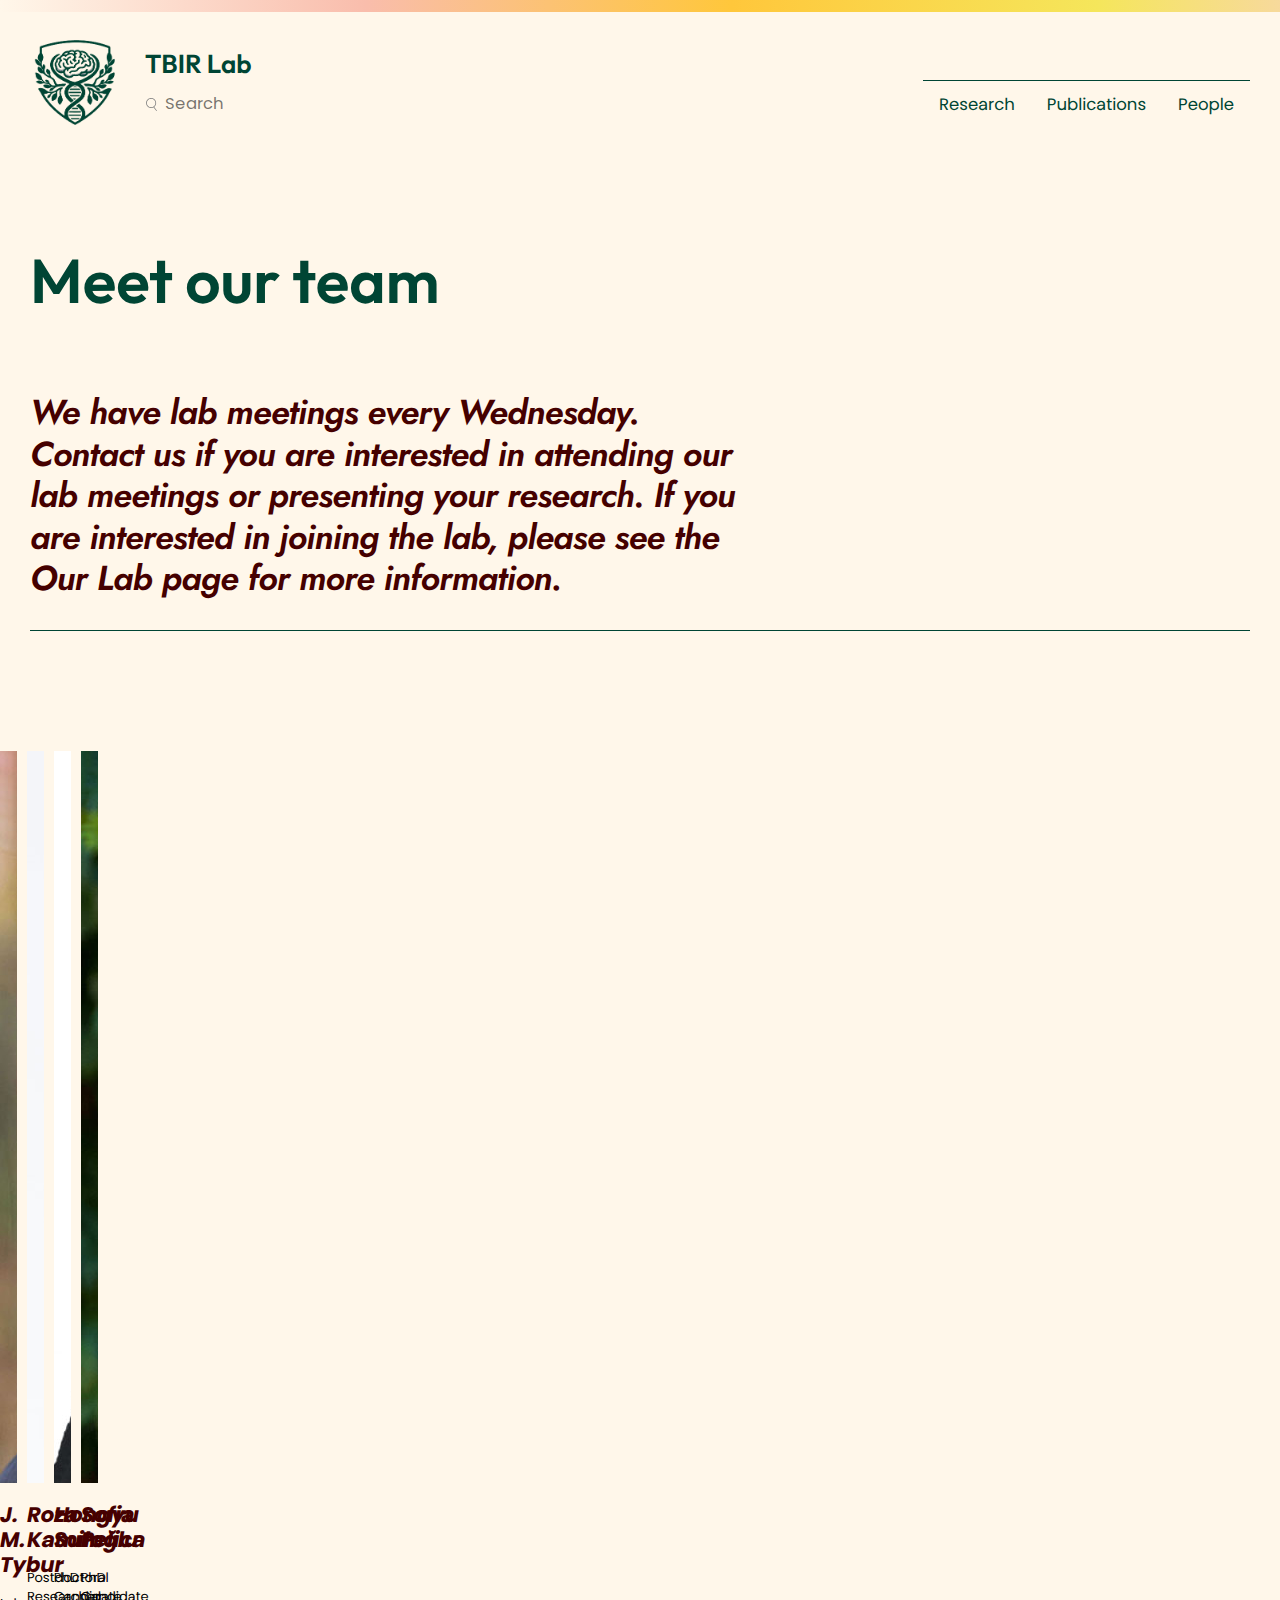
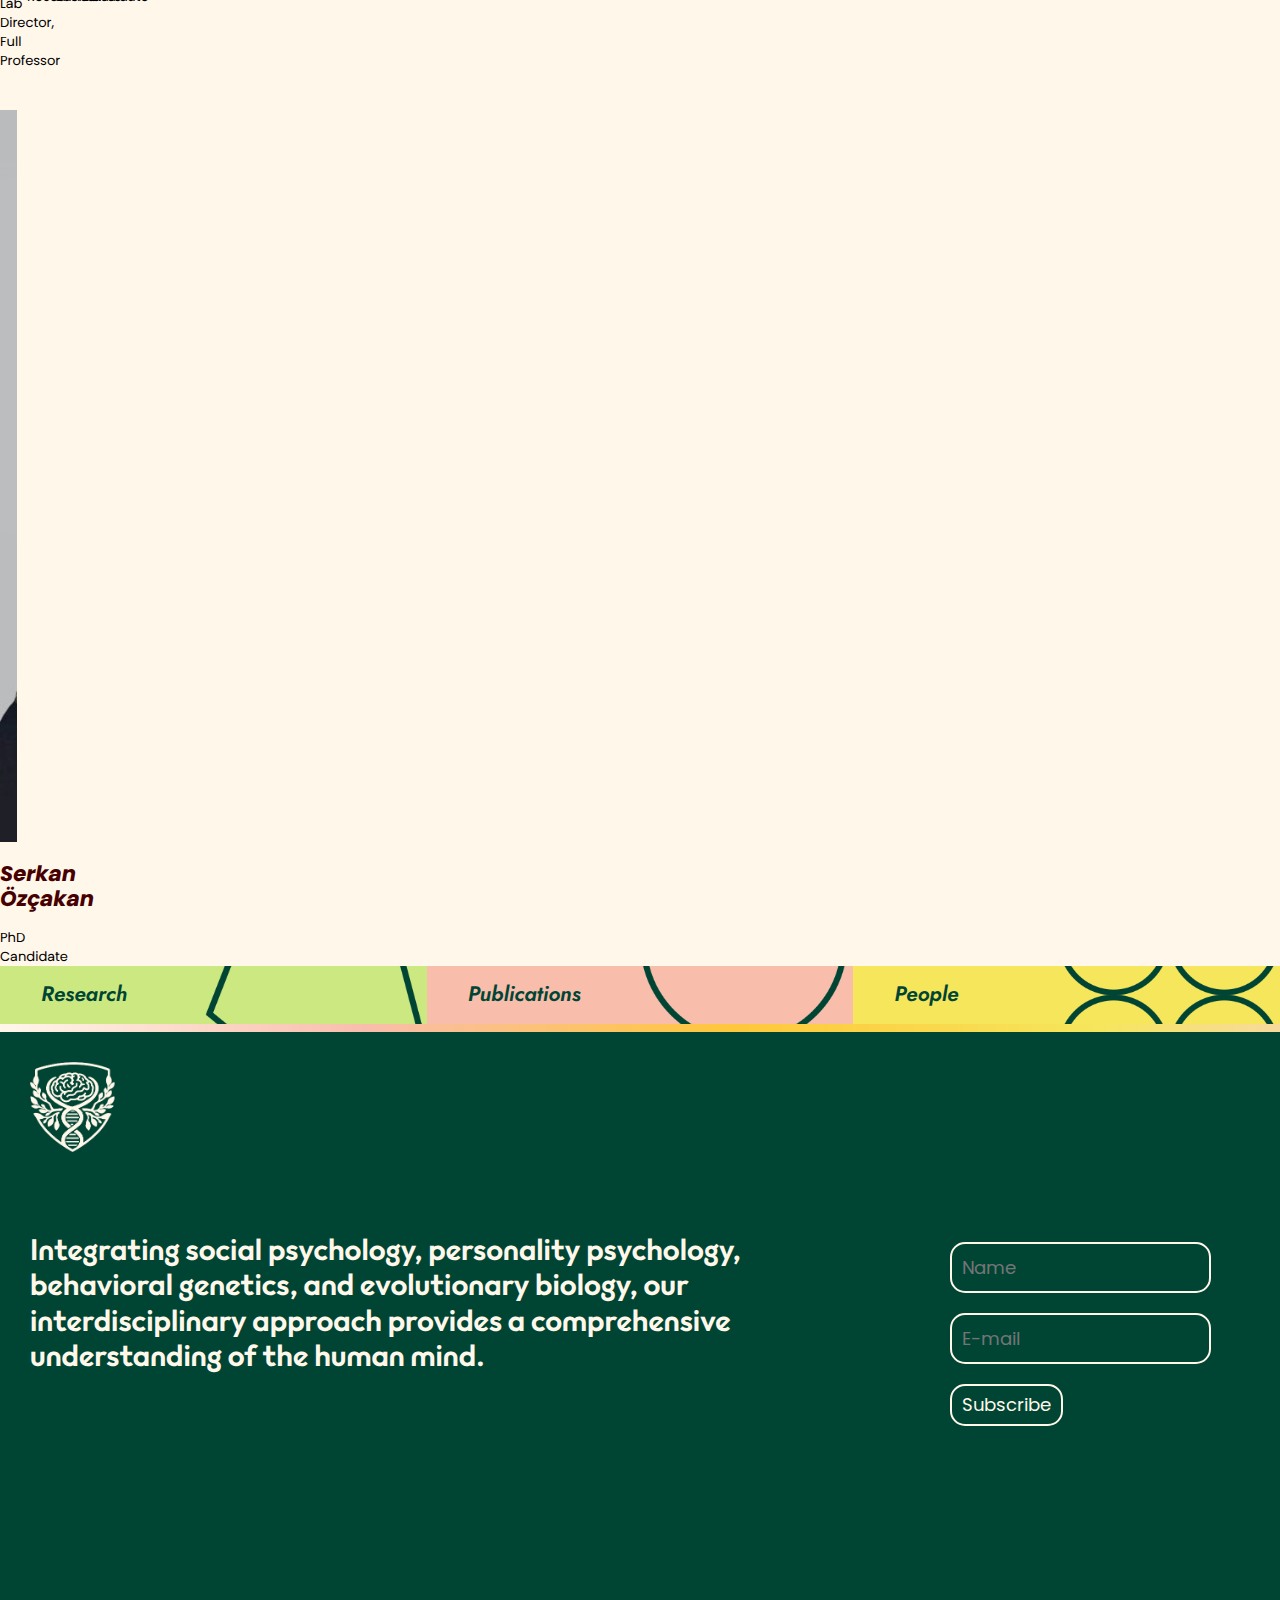
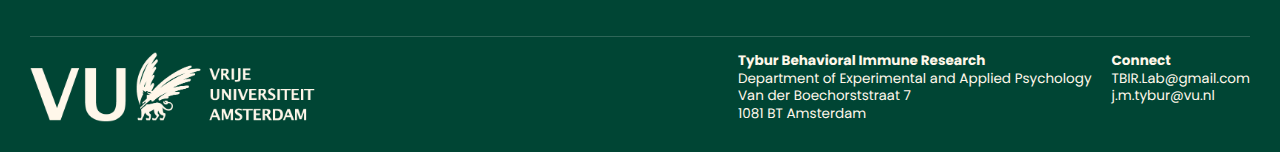
==== commit 1fe0479e: "Update People.html" ====
--- a/People.html
+++ b/People.html
@@ -21368,273 +21368,6 @@
                                 
                                 <main id="content" tabindex="-1"> 	<div>
                 
-        <header class="landing-topper no-overline">
-                <div class="landing-topper__grid ">
-                <div class="landing-topper__left ">
-                    <h1 class="landing-topper__title">Exploring the psychological underpinnings of <a class="block-big-link-text__text-link ph-lab" data-loaded-3="">immune defense.</a></h1>
-                </div>
-                <div class="landing-topper__right ">
-                                    <h2 class="landing-topper__subhead">Our research focuses on understanding how the immune system influences behavior, providing insights into its effects on health and social interactions.</h2>
-                                                <span class="landing-topper__cta-link">
-                            
-                        </span>
-                            </div>
-        
-            </div>
-        
-                    <figure class="landing-topper__figure">
-                    
-        
-        
-          
-        
-                
-          
-                    
-            <div class="laz-img__wrapper laz-video laz-img__wrapper--video landing-topper__img-wrapper" data-loaded-6="">
-        
-                            
-              <video id="myVideo" width="100%" height="100%" muted="" playsinline="" loop="" data-poster="video.png" autoplay="" class="laz-video" src="tbir_final.mp4" alt="" type="video/mp4">
-              </video>
-		    <script>
-document.addEventListener('DOMContentLoaded', function() {
-    var video = document.getElementById('myVideo');
-
-    video.addEventListener('click', function() { 
-        if (video.paused) {
-            video.play(); 
-        } else {
-            video.pause(); 
-        }
-    });
-
-    var pauseButton = document.querySelector('.video-pause-button');
-    if (pauseButton) {
-        pauseButton.style.display = 'none';
-    }
-});
-</script>
-        
-        
-            </div>
-                                      <figcaption class="block-image__figcaption">We investigate the intersection of psychology and infectious disease to understand how behavioral patterns worldwide are shaped by health threats.</figcaption>
-                            </figure>
- 
-            </header>
-     			
-                <art class="page__body theme-white">
-	
-          <section class="content-block block-art-teases alignfull">
-		  <div class="custom-shape-divider-top-1713876077">
-    <svg data-name="Layer 1" xmlns="http://www.w3.org/2000/svg" viewBox="0 0 1200 120" preserveAspectRatio="none">
-        <path d="M985.66,92.83C906.67,72,823.78,31,743.84,14.19c-82.26-17.34-168.06-16.33-250.45.39-57.84,11.73-114,31.07-172,41.86A600.21,600.21,0,0,1,0,27.35V120H1200V95.8C1132.19,118.92,1055.71,111.31,985.66,92.83Z" class="shape-fill"></path>
-    </svg>
-</div>
-                  <h2 class="block-art-teases__title">News
-                          <!-- <a href="/News" class="block-art-teases__title-link" data-loaded-3="">Read All</a> -->
-                      </h2>
-            
-            
-        <ul class="art-tease-grid">
-            <li class="art-tease-grid__tease">
-                
-                  
-                    
-                        
-                
-        
-        
-        
-        
-        <art class="art-tease large">
-                    <a class="art-tease__link js--tease__link" href="/testtest.com/Nonpharm" rel="noopener noreferrer" target="_blank" data-type="external" data-loaded-3="">
-                    
-        <div class="art-tease__content">
-                    <figure class="art-tease__figure">
-                    
-        
-        
-          
-        
-                
-          
-            <div class="laz-img__wrapper art-tease__img">
-        
-              
-                <img class="laz-img lazload" src="news3.png">
-        
-                <span class="laz-img__placeholder" style="padding-top: 66.66%"></span>
-        
-                  </div>
-                  </figure>
-                <div class="art-tease__text">
-                        <h3 class="art-tease__title">
-                    ERC Consolidator Grant NONPHARM hosted at Vrije Universiteit Amsterdam
-                </h3>
-                            <p class="art-tease__meta">
-                        NONPHARM uses theory and methods from social psychology, evolutionary psychology, health psychology, and behavioral genetics to increase knowledge of how and why people (and do not) engage in NPIs such as handwashing, social isolation while infectious, and creating barriers to respiratory droplets and aerosols.
-                    </p>
-                
-                    </div>
-        </div>
-        
-                </a>
-            </art>
-          </li>
-            <li class="art-tease-grid__tease">
-                
-                  
-                    
-                        
-                
-        
-        
-        
-        
-        <art class="art-tease large">
-                    <a class="art-tease__link js--tease__link" href="/Postdoc2024" data-loaded-3="">
-                    
-        <div class="art-tease__content">
-                    <figure class="art-tease__figure">
-                    
-        
-        
-          
-        
-                
-          
-            <div class="laz-img__wrapper art-tease__img">
-        
-              
-                <img class="laz-img lazload" src="news1.jpg">
-        
-                <span class="laz-img__placeholder" style="padding-top: 66.66%"></span>
-        
-                  </div>
-                  </figure>
-                <div class="art-tease__text">
-                        <h3 class="art-tease__title">
-                    Postdoc Opportunity in Evolutionary Health Psychology at TBIR Lab | January 2024
-                </h3>
-                            <p class="art-tease__meta">
-                        Join our research team exploring nonpharmaceutical interventions to combat infectious diseases. This three-year position offers a chance to investigate evolutionary health psychology under the guidance of J. M. Tybur.
-                    </p>
-                
-                    </div>
-        </div>
-        
-                </a>
-            </art>
-          </li>
-            <li class="art-tease-grid__tease">
-                
-                  
-                    
-                        
-                
-        
-        
-        
-        
-        <art class="art-tease large">
-                    <a class="art-tease__link js--tease__link" href="/PhD2023" data-loaded-3="">
-                    
-        <div class="art-tease__content">
-                    <figure class="art-tease__figure">
-                    
-        
-        
-          
-        
-                
-          
-            <div class="laz-img__wrapper art-tease__img">
-        
-              
-                <img class="laz-img lazload" src="news2.jpg">
-        
-                <span class="laz-img__placeholder" style="padding-top: 66.66%"></span>
-        
-                  </div>
-                  </figure>
-                <div class="art-tease__text">
-                        <h3 class="art-tease__title">
-                    PhD Opportunity in Evolutionary Health Psychology at TBIR Lab | January 2023
-                </h3>
-                            <p class="art-tease__meta">
-				    We invites applications in evolutionary health psychology, focusing on cultural and behavioral responses to infectious diseases. This four-year role offers the opportunity to investigate the psychology behind hygiene practices.        
-        
-                    </p>
-                
-                    </div>
-        </div>
-        
-                </a>
-            </art>
-          </li>
-          </ul>
-          </section>
-        
-                            
-                    
-
-        
-                <section class="home__lab-tease" aria-label="Our Current Research Questions">
-                    
-                                                                                            
-        <div class="lab-tease js-lab-scroll" data-loaded-5="">
-        
-            <div class="swiper lab-tease__inner swiper-initialized swiper-horizontal swiper-backface-hidden" data-theme="ph-lab">        
-               <div class="rq-container">
-		 <h2 class="lab-tease__overline">Our Current Research Questions</h2>
-                  <div class="rq-rectangle"><a href="/testtest.com/ProjectNPI">Do people engage in more NPIs against disease in higher parasite stress countries?</a></div>
-                  <div class="rq-rectangle"><a href="/testtest.com/ProjectComfort">How does comfort with interpersonal contact vary within and across countries?</a></div>
-                  <div class="rq-rectangle"><a href="/ProjectDisgut">Are disgust elicitors universal across populations?</a></div>
-               </div>
-                                    </div>
-        
-        </div>
-
-			<div class="custom-shape-divider-bottom-1713874859">
-    <svg data-name="Layer 1" xmlns="http://www.w3.org/2000/svg" viewBox="0 0 1200 120" preserveAspectRatio="none">
-        <path d="M985.66,92.83C906.67,72,823.78,31,743.84,14.19c-82.26-17.34-168.06-16.33-250.45.39-57.84,11.73-114,31.07-172,41.86A600.21,600.21,0,0,1,0,27.35V120H1200V95.8C1132.19,118.92,1055.71,111.31,985.66,92.83Z" class="shape-fill"></path>
-    </svg>
-</div>
-                </section>
-        
-
-
-<section class="lab__big-intro">
-				
-<div class="big-intro">
-	<div class="big-intro__content">
-					<div class="big-intro__text-wrapper">
-				<h1 class="big-intro__text st-lab ">Join us in uncovering how the human mind responds to infectious diseases.</h1>
-
-							</div>
-		
-					<div class="big-intro__image-wrapper">
-				<figure class="">
-					
-
-
-  
-
-        
-  
-    <div class="laz-img__wrappera">
-
-      
-        <img class="laz-imga" src="vu_show.png">
-
-        
-          </div>
-  				</figure>							</div>
-			</div>
-</div>
-			</section>
-
-
 <!-- START PEOPLE -->
 
 			<header class="sibling-topper">
@@ -21823,12 +21556,6 @@
 			
 			
 <!-- END PEOPLE -->
-
-
-<!-- START OURLAB -->
-			
-
-<!-- END OURLAB -->
 
 			
                 
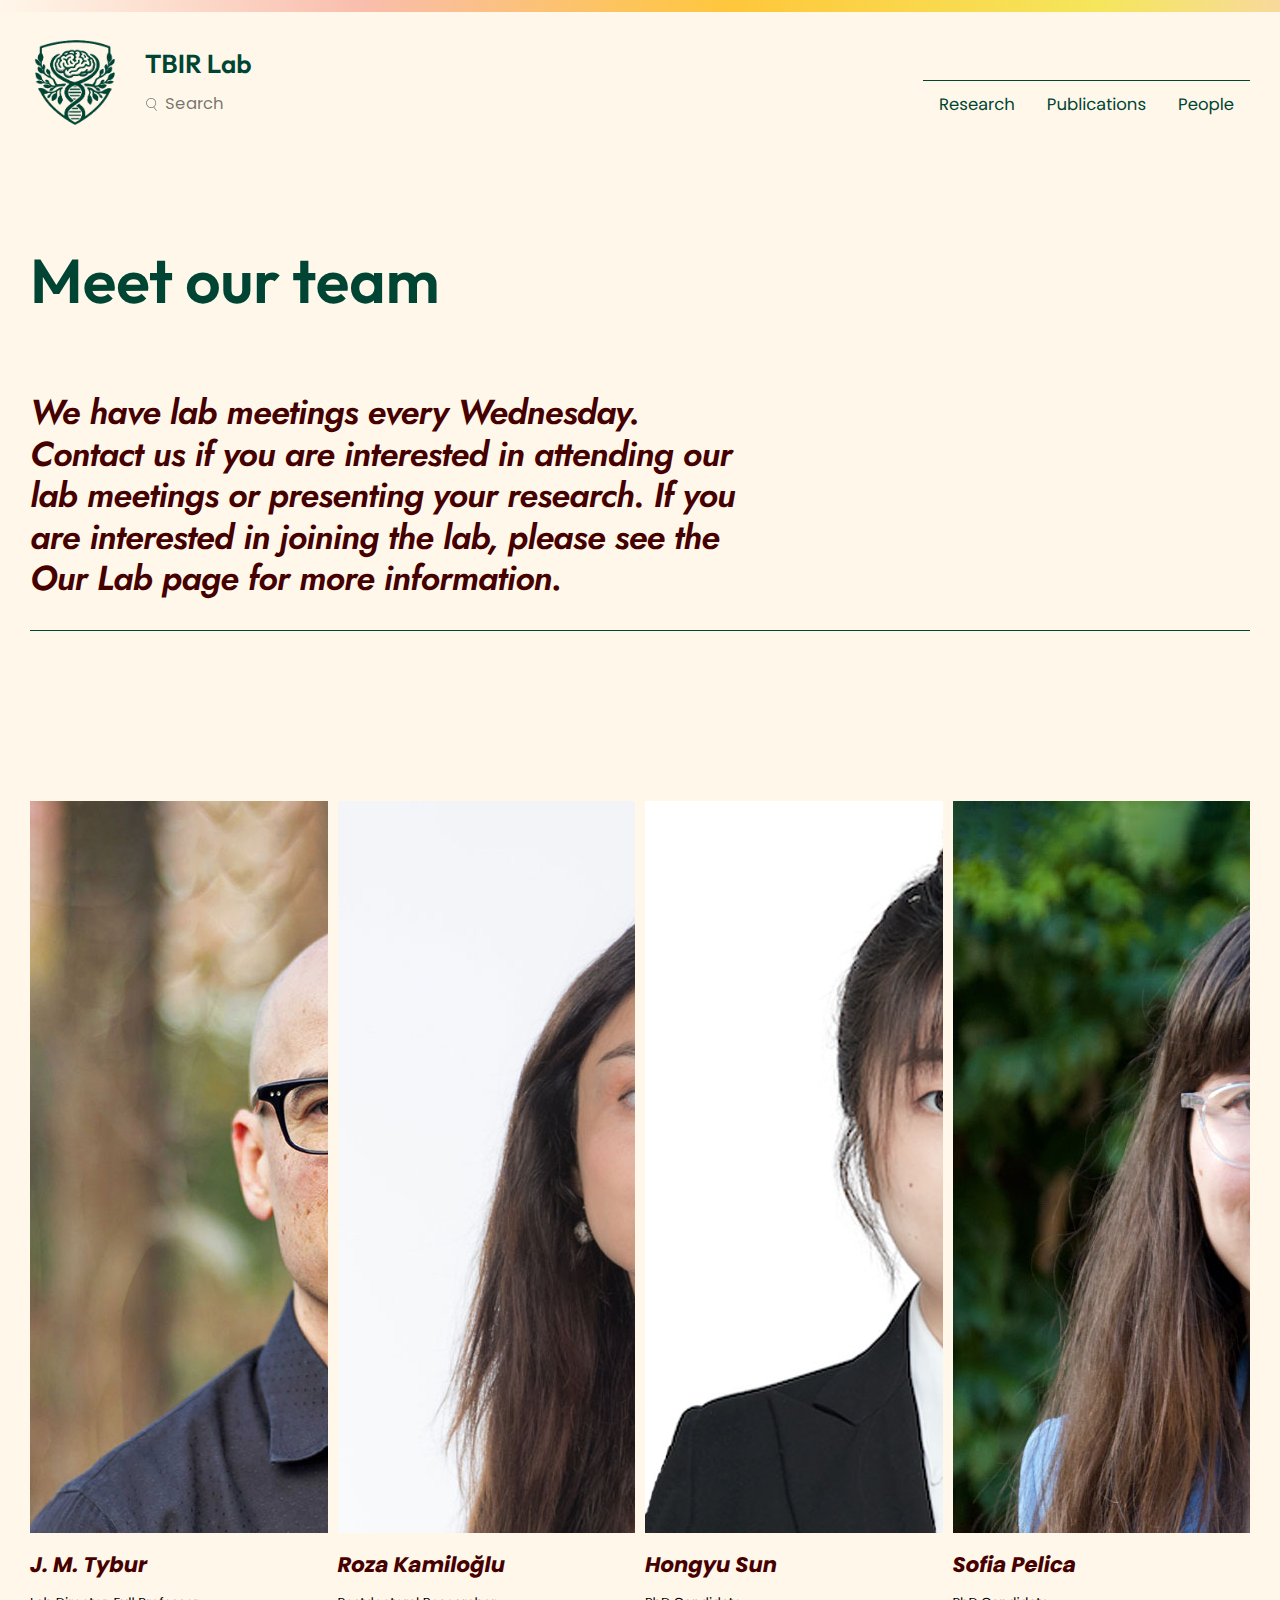
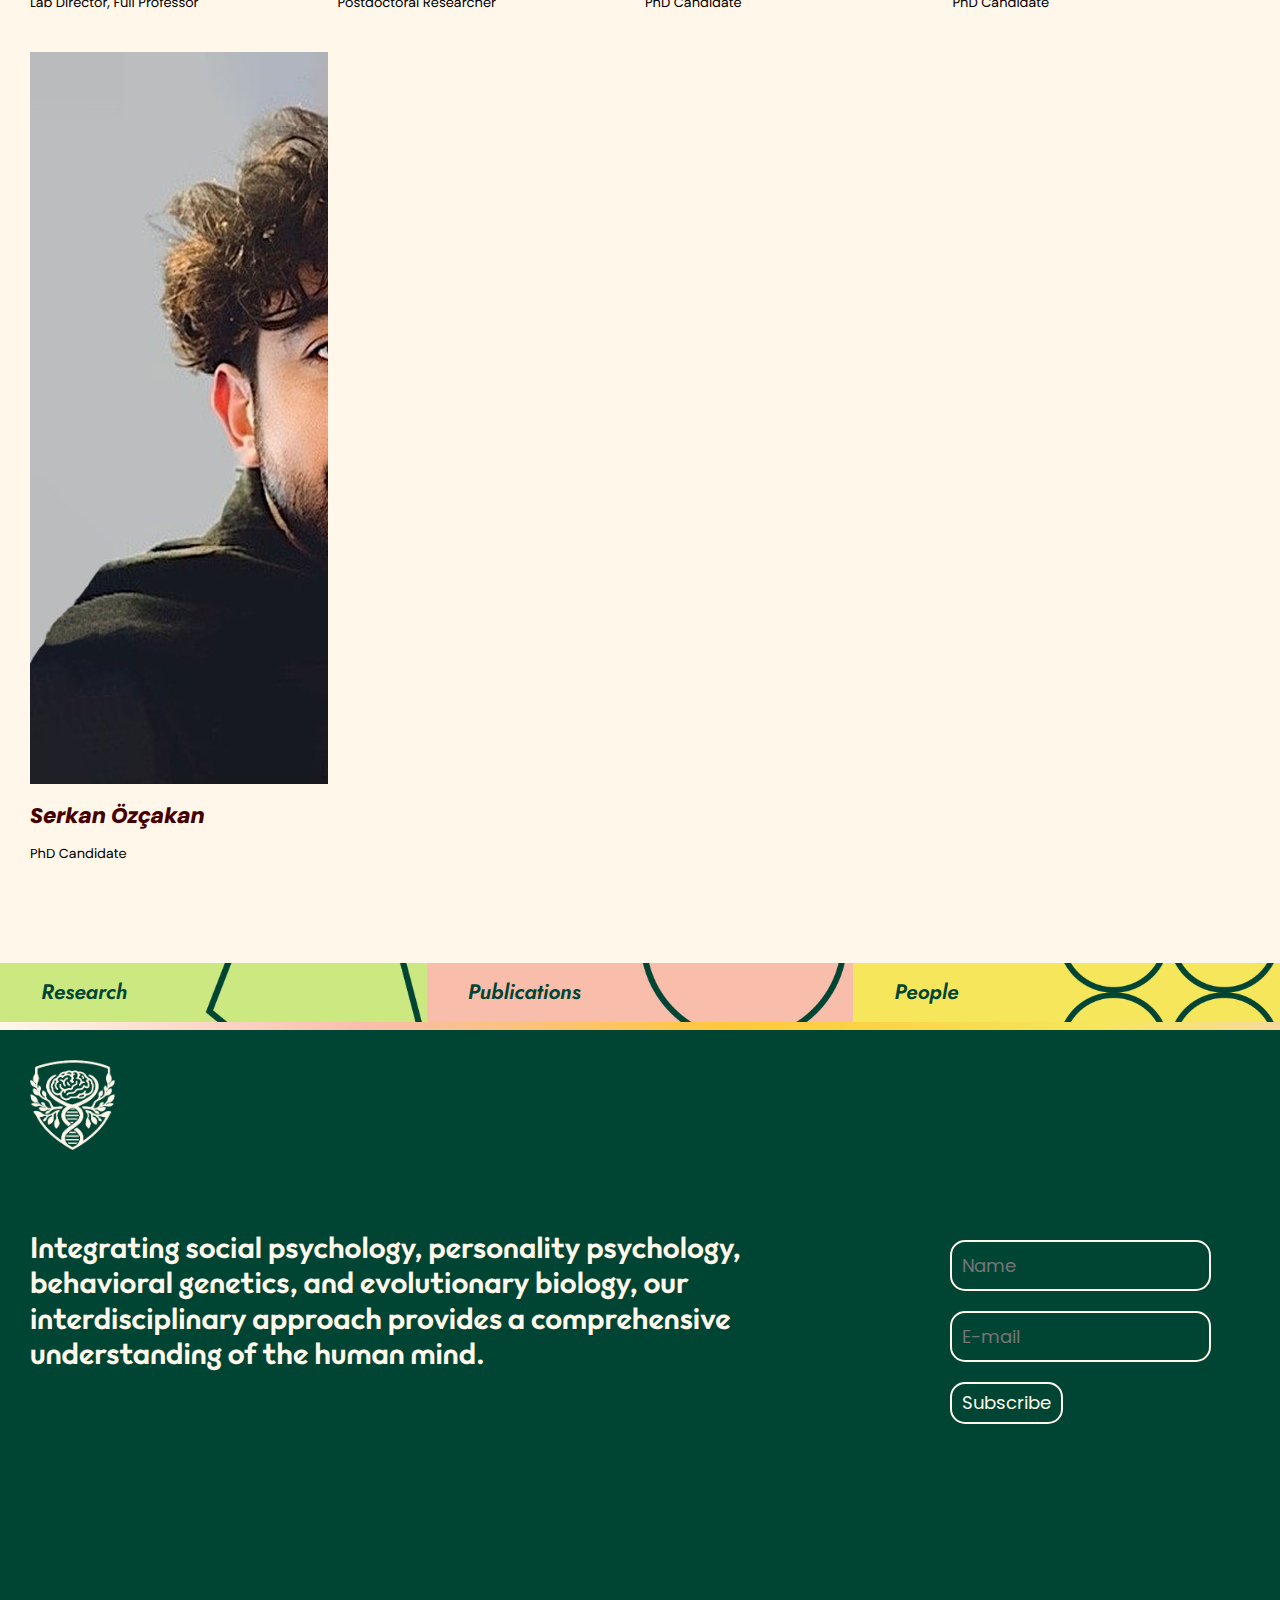
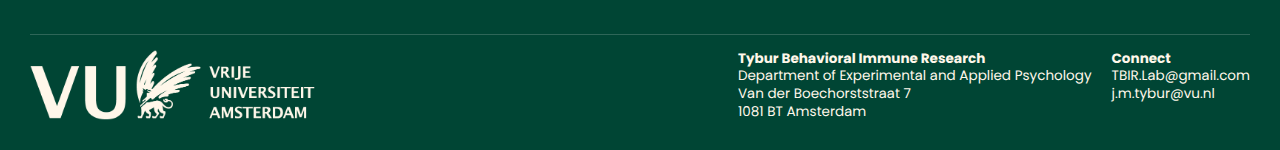
==== commit 200afd93: "Update People.html" ====
--- a/People.html
+++ b/People.html
@@ -14985,7 +14985,7 @@
     padding-right: 30px;
     padding-top: 50px;
     padding-bottom: 100px;
-    background-color: #ffc73b;
+    background-color: #fff7ea;
     margin-bottom:0px;
 }
 .content-block.alignfulla {
@@ -21379,7 +21379,7 @@
 			</div>
 </header>
 
-			<section class="content-blockb block-art-teases alignfullb">
+			<section class="content-block block-art-teases alignfull">
 		<ul class="people-tease-grid">
 							<li class="people-tease-grid__tease">
 <art class="art-tease large">
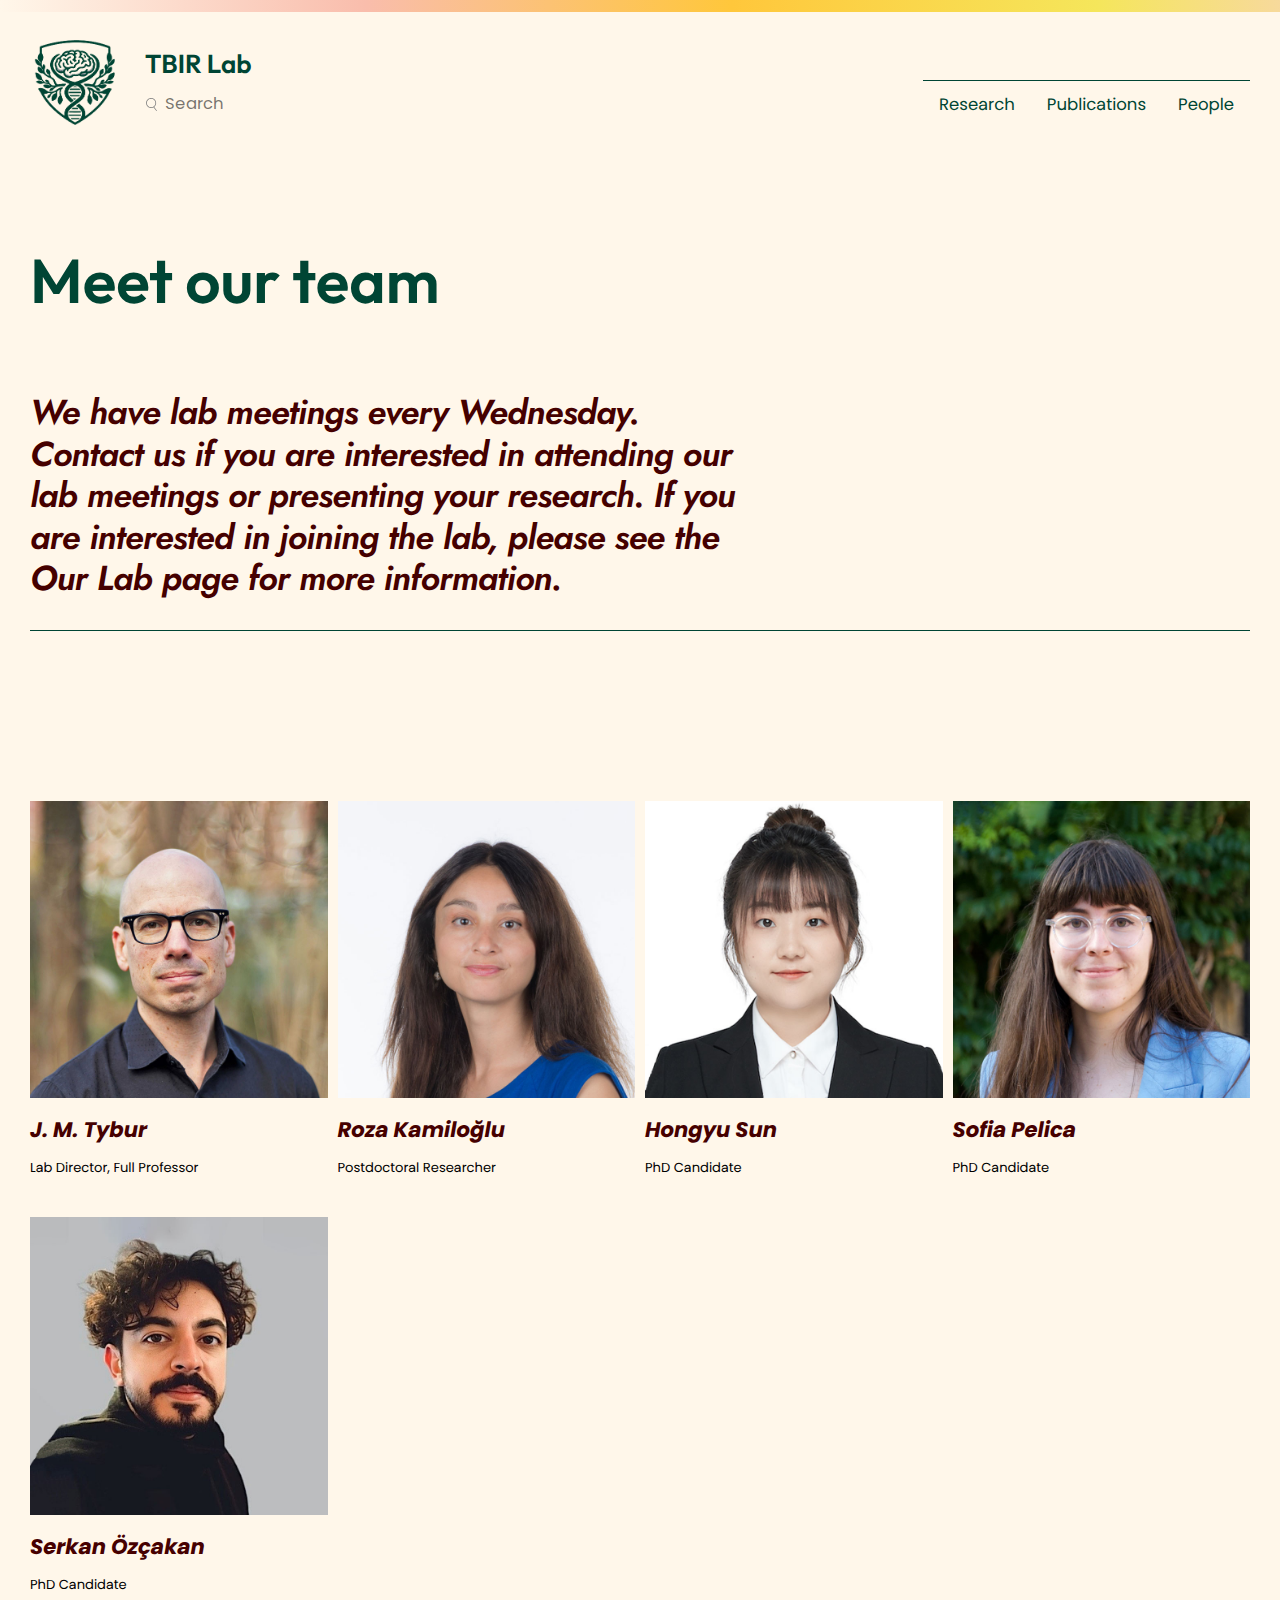
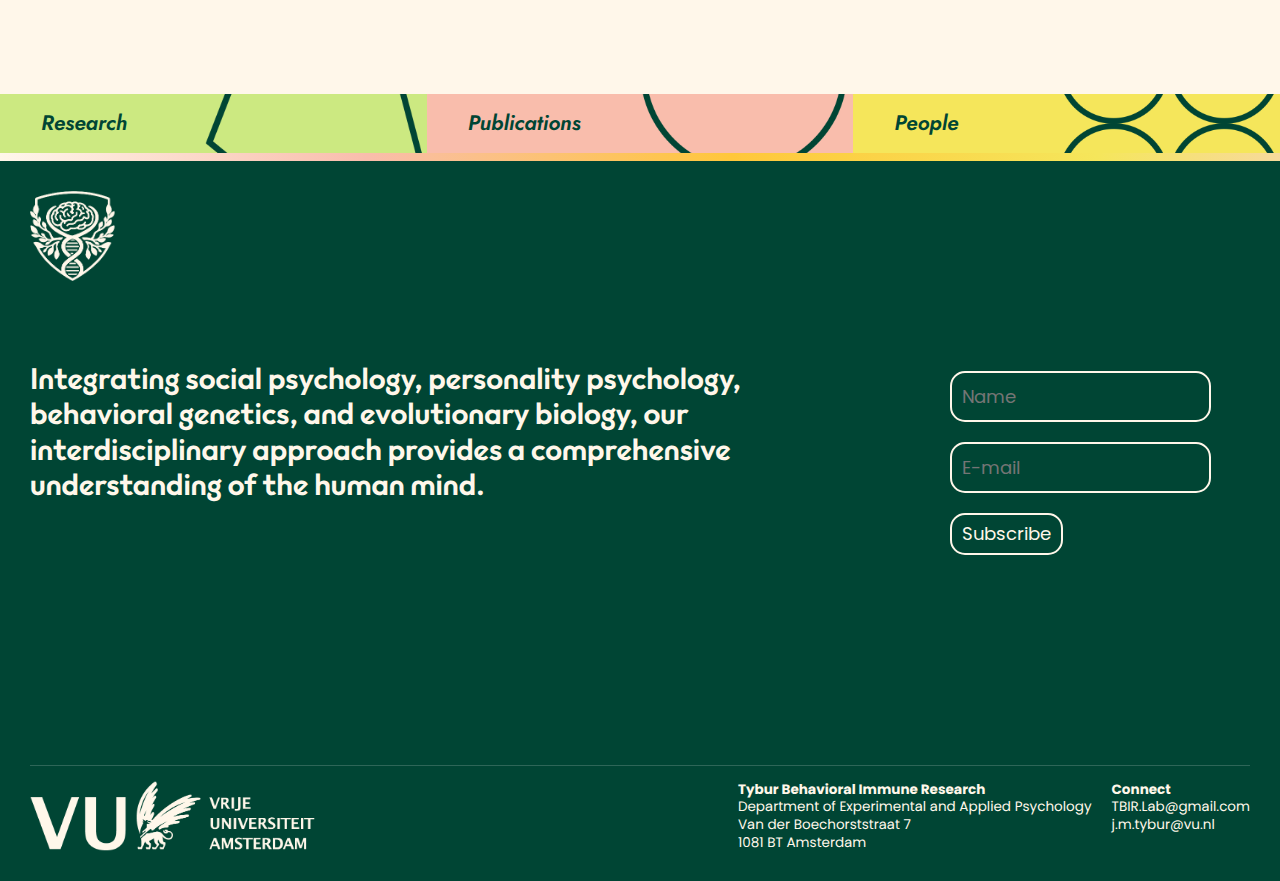
==== commit 7af29610: "Update People.html" ====
--- a/People.html
+++ b/People.html
@@ -21388,12 +21388,12 @@
 <div class="art-tease__content">
 			<figure class="art-tease__figure">
         
-    <div class="lazy-img__wrapper art-tease__img">
+    <div class="laz-img__wrapper art-tease__img">
 
       
-        <img class="lazy-img lazyautosizes lazyloaded"  src="profile_t.jpg">
-
-        <span class="lazy-img__placeholder" style="padding-top: 100%"></span>
+        <img class="laz-img lazautosizes lazloaded"  src="profile_t.jpg">
+
+        <span class="laz-img__placeholder" style="padding-top: 100%"></span>
 
           </div>
   		</figure>
@@ -21424,11 +21424,11 @@
 <div class="art-tease__content">
 			<figure class="art-tease__figure">
 			
-    <div class="lazy-img__wrapper art-tease__img">
+    <div class="laz-img__wrapper art-tease__img">
       
-        <img class="lazy-img lazyautosizes lazyloaded" src="profile_r.jpg">
-
-        <span class="lazy-img__placeholder" style="padding-top: 100%"></span>
+        <img class="laz-img lazautosizes lazloaded" src="profile_r.jpg">
+
+        <span class="laz-img__placeholder" style="padding-top: 100%"></span>
 
           </div>
   		</figure>
@@ -21459,10 +21459,10 @@
 			
 <div class="art-tease__content">
 			<figure class="art-tease__figure">
-    <div class="lazy-img__wrapper art-tease__img">
-        <img class="lazy-img lazyautosizes lazyloaded" src="profile_h.jpg">
-
-        <span class="lazy-img__placeholder" style="padding-top: 100%"></span>
+    <div class="laz-img__wrapper art-tease__img">
+        <img class="laz-img lazautosizes lazloaded" src="profile_h.jpg">
+
+        <span class="laz-img__placeholder" style="padding-top: 100%"></span>
 
           </div>
   		</figure>
@@ -21493,12 +21493,12 @@
 			<figure class="art-tease__figure">
 			
 
-    <div class="lazy-img__wrapper art-tease__img">
+    <div class="laz-img__wrapper art-tease__img">
 
       
-        <img class="lazy-img lazyautosizes lazyloaded" src="profile_so.jpg">
-
-        <span class="lazy-img__placeholder" style="padding-top: 100%"></span>
+        <img class="laz-img lazautosizes lazloaded" src="profile_so.jpg">
+
+        <span class="laz-img__placeholder" style="padding-top: 100%"></span>
 
           </div>
   		</figure>
@@ -21528,11 +21528,11 @@
 <div class="art-tease__content">
 			<figure class="art-tease__figure">
 			
-    <div class="lazy-img__wrapper art-tease__img">
-
-        <img class="lazy-img lazyautosizes lazyloaded" src="profile_se.jpg">
-
-        <span class="lazy-img__placeholder" style="padding-top: 100%"></span>
+    <div class="laz-img__wrapper art-tease__img">
+
+        <img class="laz-img lazautosizes lazloaded" src="profile_se.jpg">
+
+        <span class="laz-img__placeholder" style="padding-top: 100%"></span>
 
           </div>
   		</figure>
